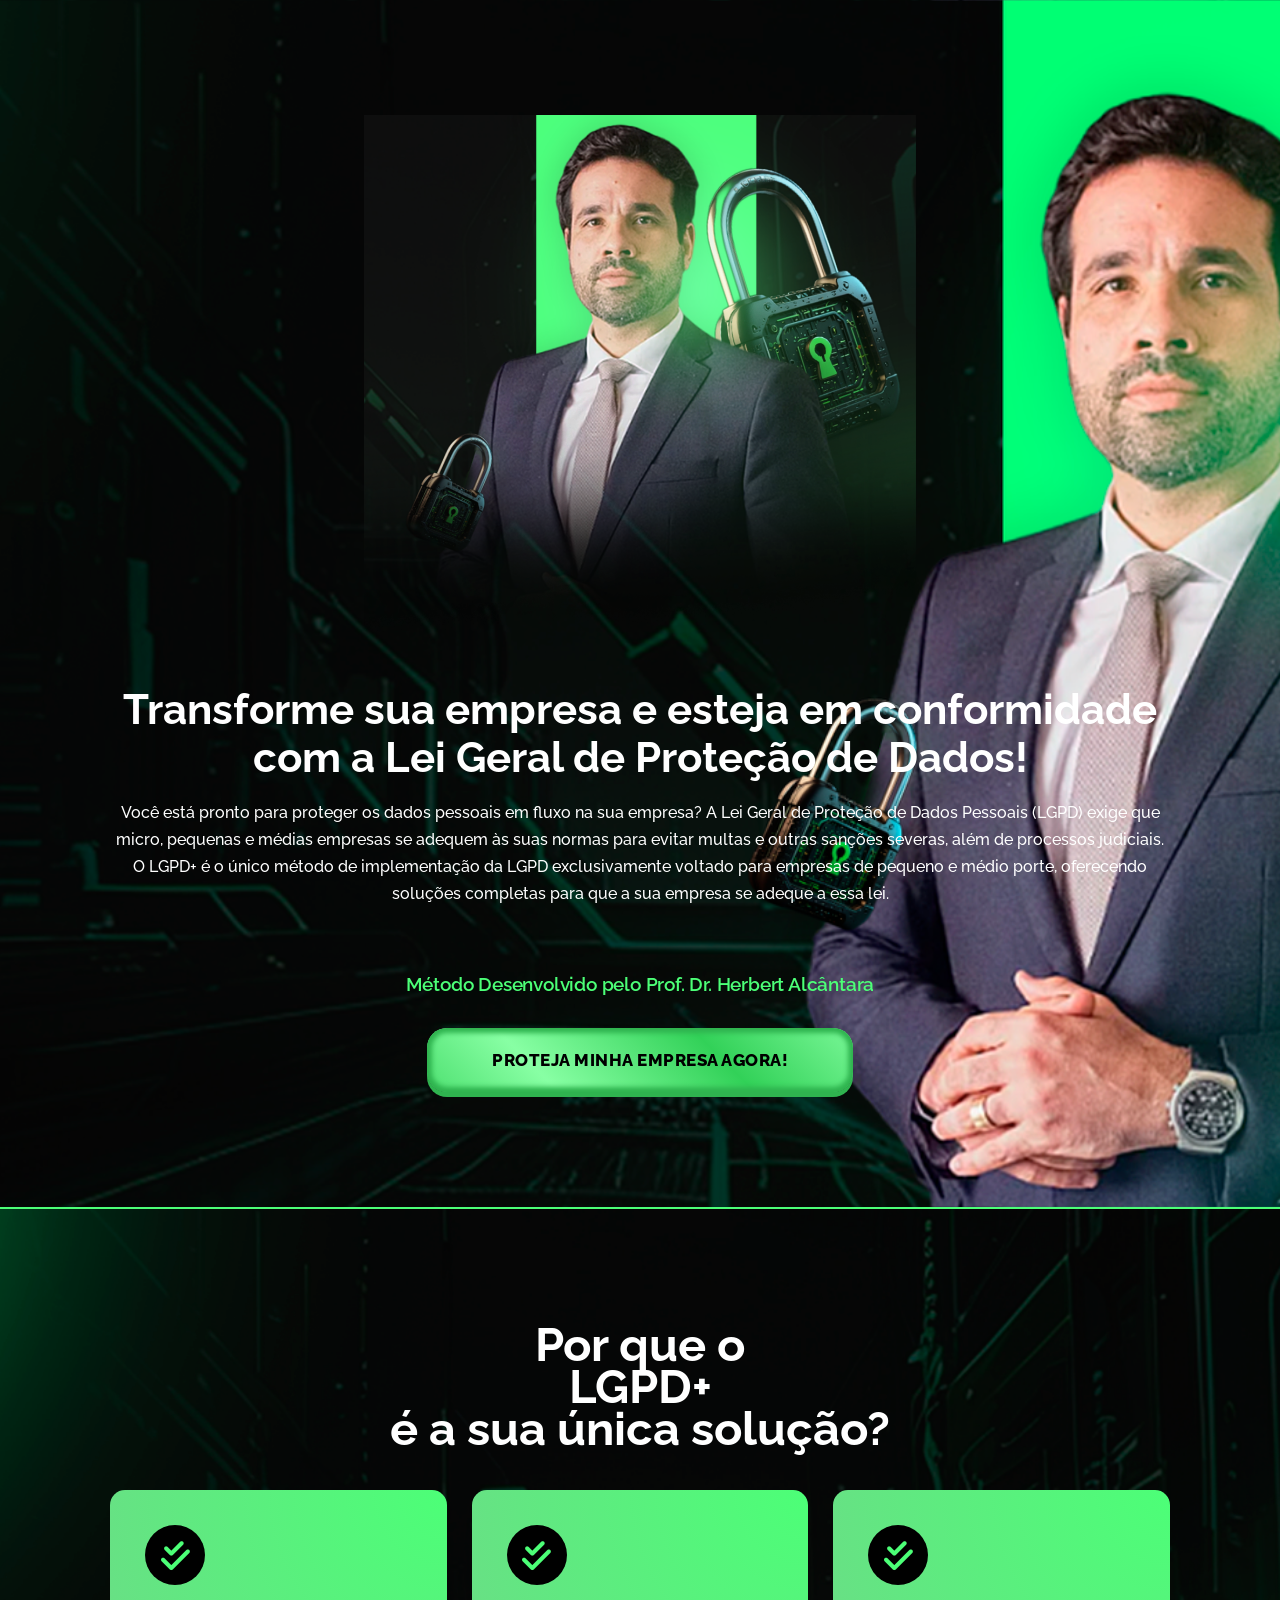
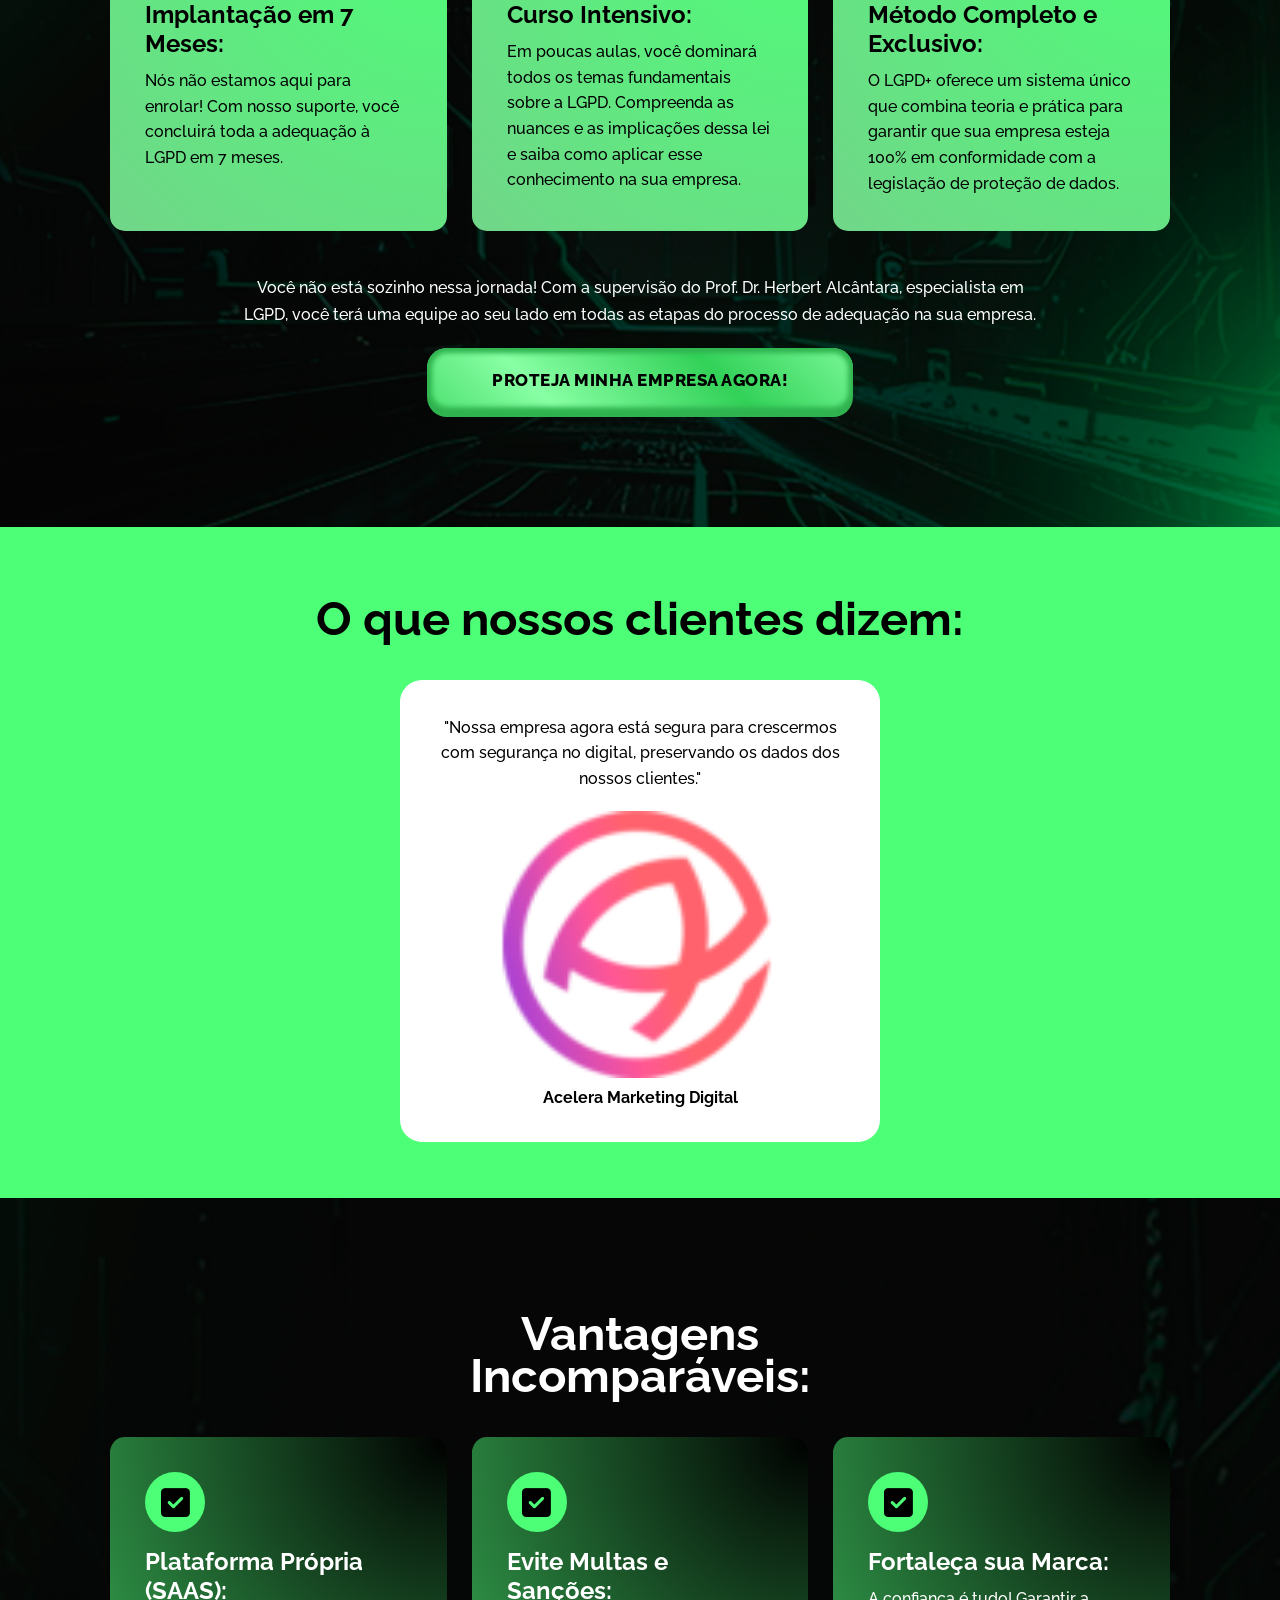
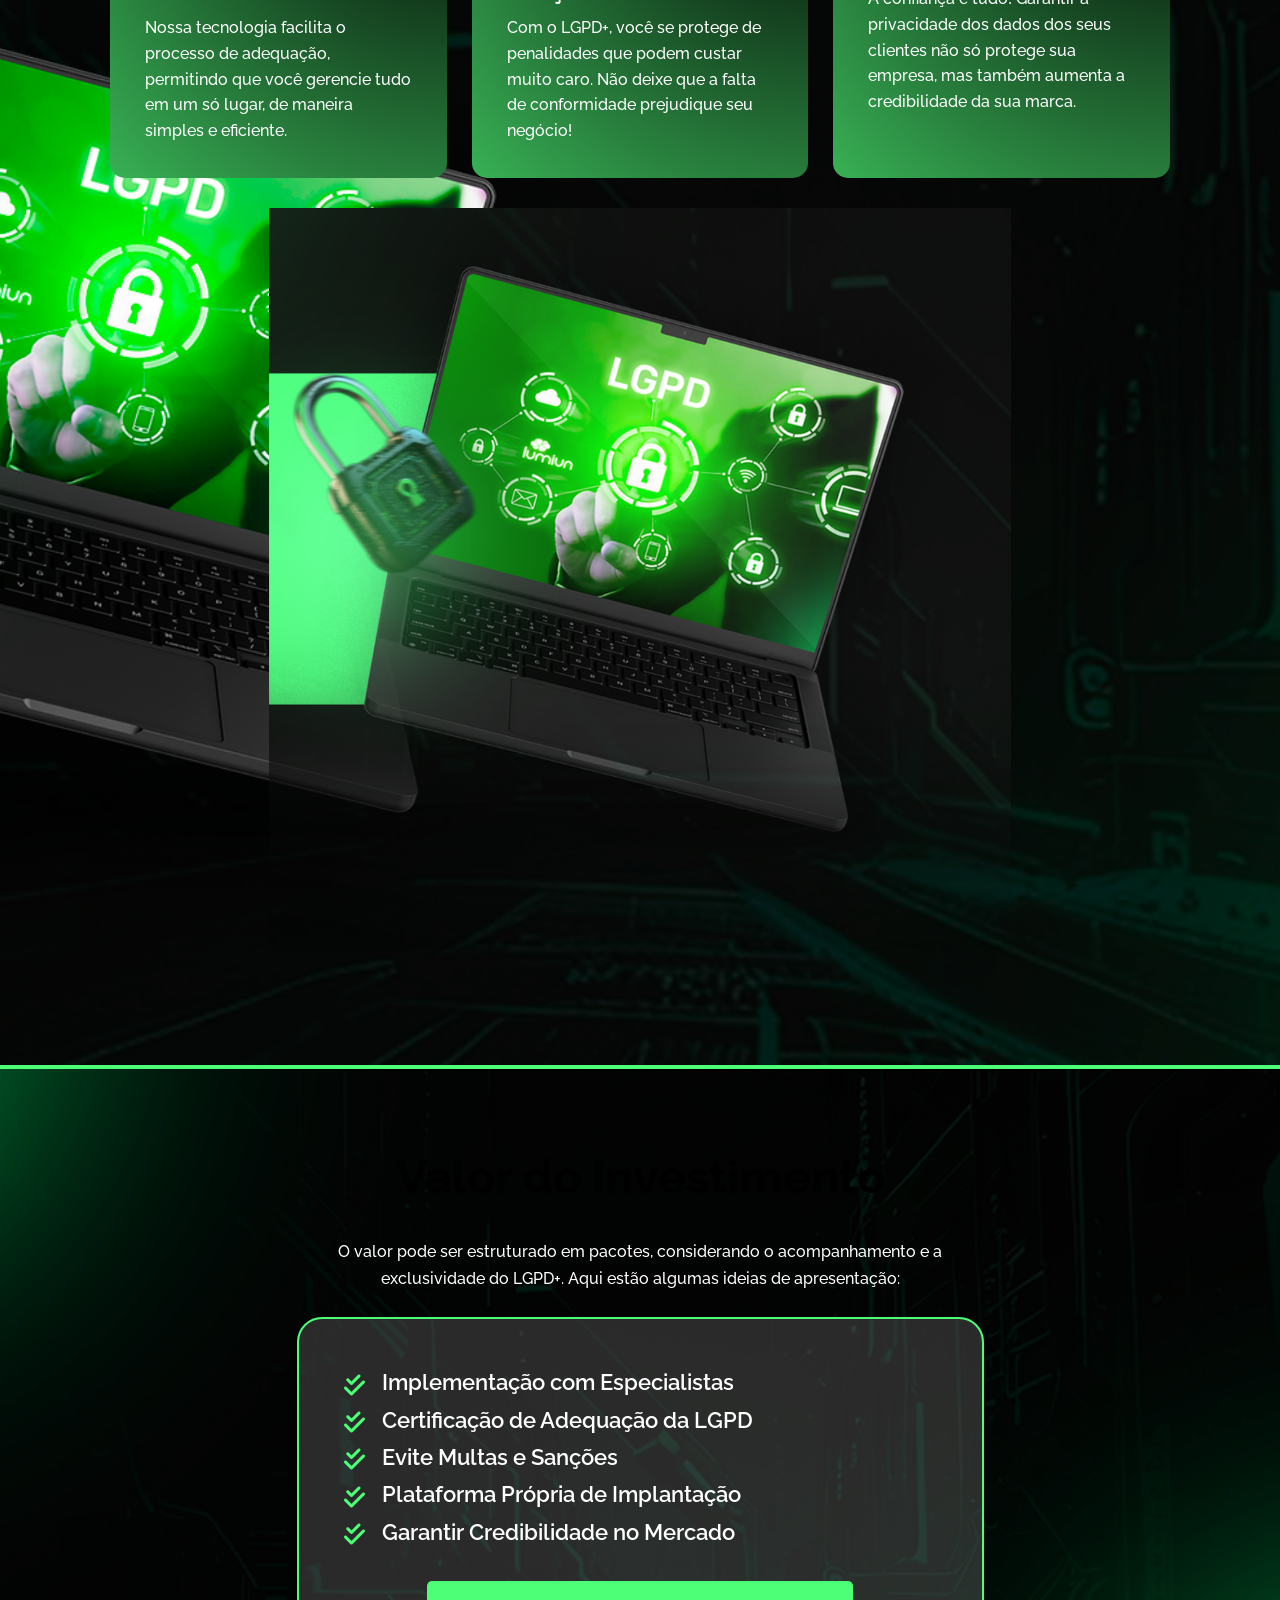
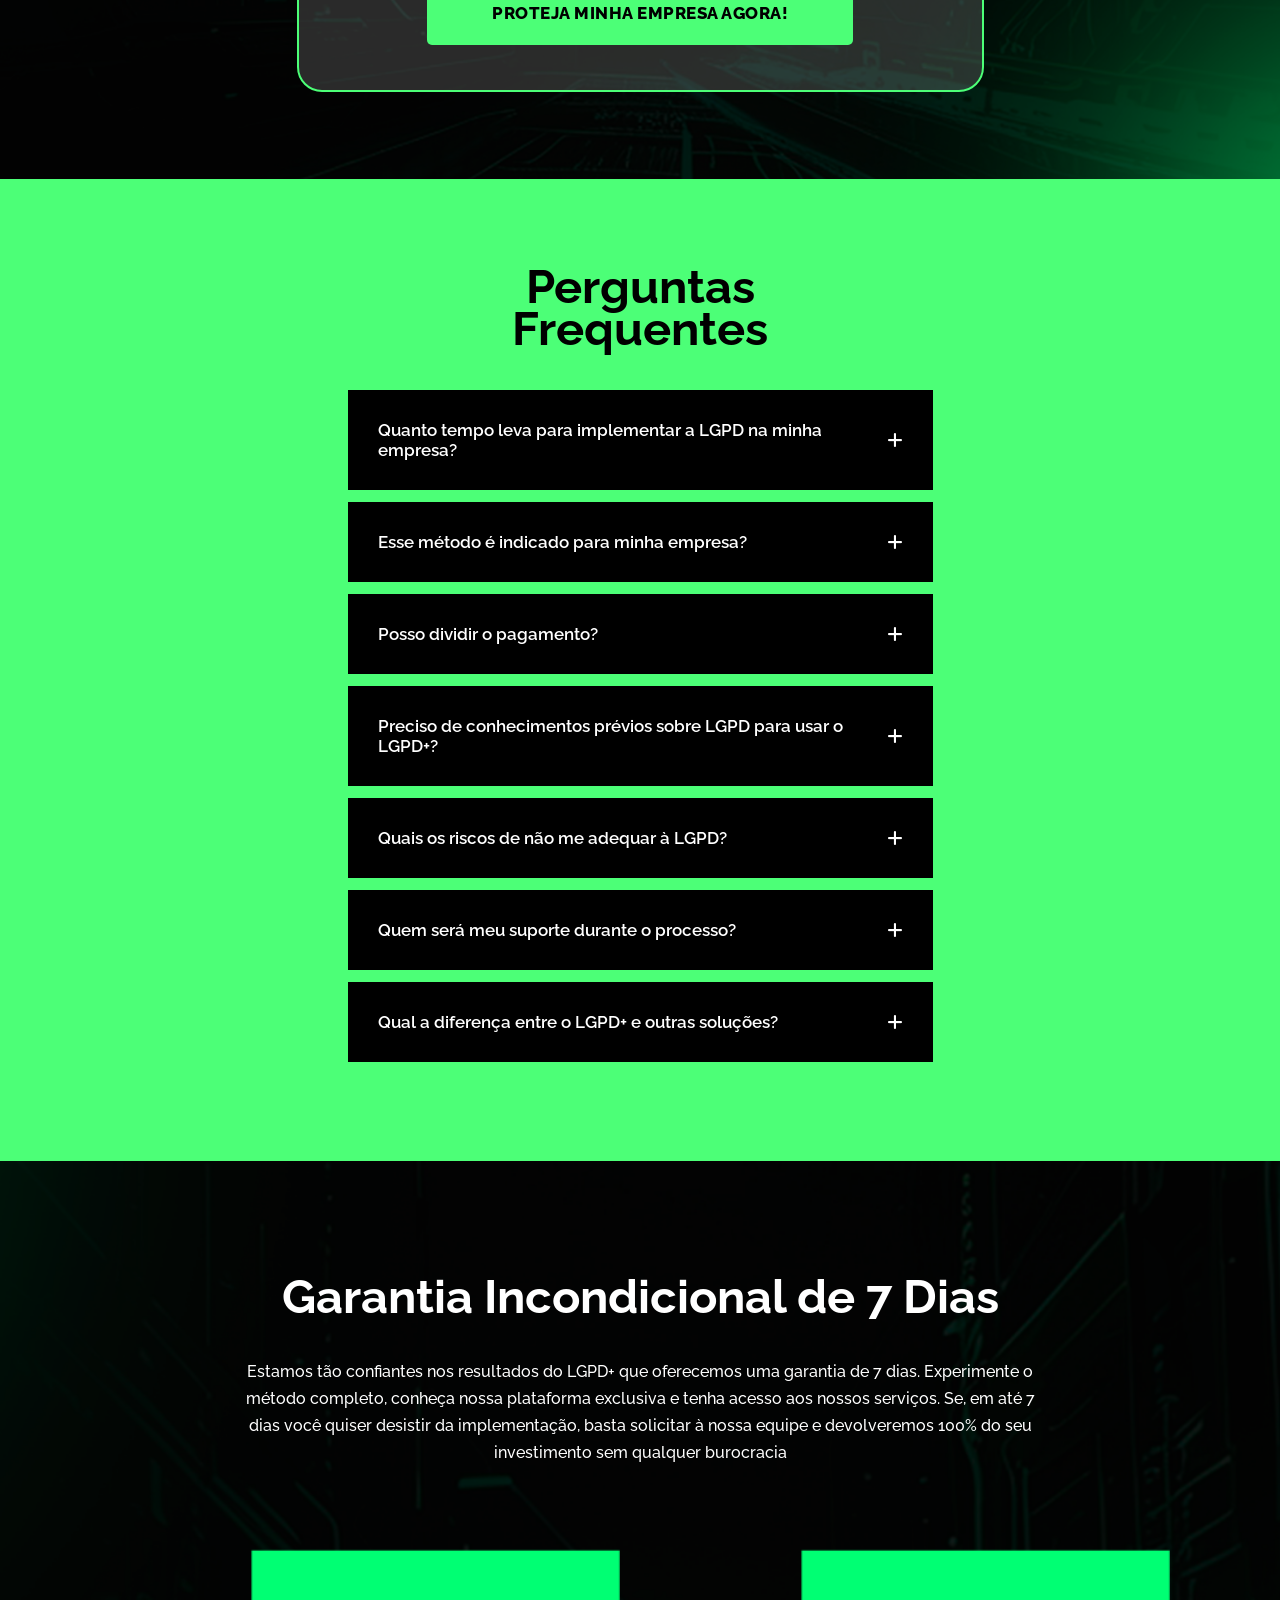
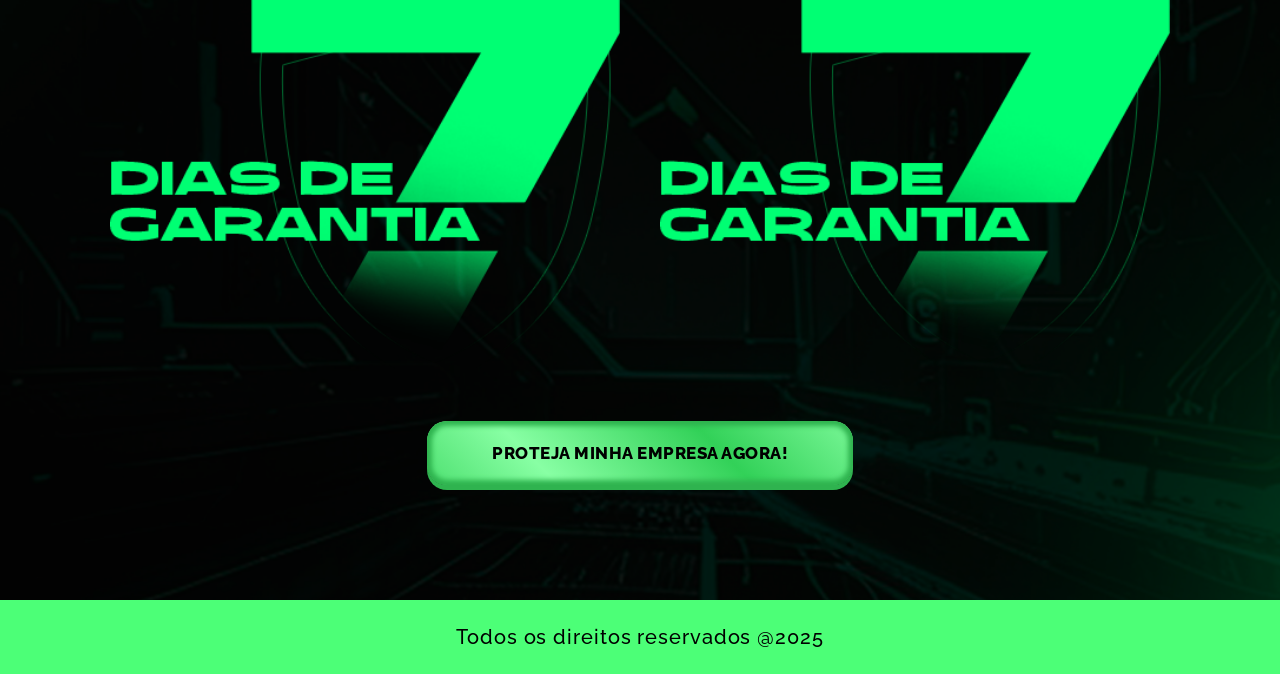
==== index.html @ 000bd49c "feat: landing page estática LGPD+ em HTML/CSS puro" ====
<!DOCTYPE html>
<html lang="pt-br">
<head>
  <meta charset="UTF-8">
  <meta name="viewport" content="width=device-width, initial-scale=1.0">
  <title>LGPD+ | Transforme sua empresa e esteja em conformidade com a Lei Geral de Proteção de Dados</title>
  <meta name="description" content="O LGPD+ é o único método de implementação da LGPD exclusivamente voltado para empresas de pequeno e médio porte. Implantação em 7 meses com acompanhamento do Prof. Dr. Herbert Alcântara.">
  <link rel="preconnect" href="https://fonts.googleapis.com">
  <link rel="preconnect" href="https://fonts.gstatic.com" crossorigin>
  <link href="https://fonts.googleapis.com/css2?family=Raleway:wght@400;500;600;700;800&display=swap" rel="stylesheet">
  <link rel="stylesheet" href="https://cdnjs.cloudflare.com/ajax/libs/font-awesome/6.5.1/css/all.min.css">
  <link rel="stylesheet" href="css/style.css">
</head>
<body>

  <!-- ================= HERO ================= -->
  <section class="hero">
    <div class="container">
      <div class="hero-logo">
        <img src="assets/img/Sem-xxasTitulo-2-1024x1024.png" alt="LGPD+" class="hero-logo-img">
      </div>
      <h1 class="hero-title">Transforme sua empresa e esteja em conformidade com a Lei Geral de Proteção de Dados!</h1>
      <p class="hero-subtitle">Você está pronto para proteger os dados pessoais em fluxo na sua empresa? A Lei Geral de Proteção de Dados Pessoais (LGPD) exige que micro, pequenas e médias empresas se adequem às suas normas para evitar multas e outras sanções severas, além de processos judiciais. O LGPD+ é o único método de implementação da LGPD exclusivamente voltado para empresas de pequeno e médio porte, oferecendo soluções completas para que a sua empresa se adeque a essa lei.</p>
      <p class="hero-author">Método Desenvolvido pelo Prof. Dr. Herbert Alcântara</p>
      <div class="hero-cta">
        <a href="#price" class="btn btn-shine">PROTEJA MINHA EMPRESA AGORA!</a>
      </div>
    </div>
  </section>

  <!-- ================= POR QUE O LGPD+ ================= -->
  <section class="why">
    <div class="container">
      <h2 class="section-title">Por que o <span>LGPD+</span> é a sua única solução?</h2>

      <div class="cards">
        <div class="card card-green">
          <div class="card-icon"><i class="fas fa-check-double"></i></div>
          <h3>Implantação em 7 Meses:</h3>
          <p>Nós não estamos aqui para enrolar! Com nosso suporte, você concluirá toda a adequação à LGPD em 7 meses.</p>
        </div>
        <div class="card card-green">
          <div class="card-icon"><i class="fas fa-check-double"></i></div>
          <h3>Curso Intensivo:</h3>
          <p>Em poucas aulas, você dominará todos os temas fundamentais sobre a LGPD. Compreenda as nuances e as implicações dessa lei e saiba como aplicar esse conhecimento na sua empresa.</p>
        </div>
        <div class="card card-green">
          <div class="card-icon"><i class="fas fa-check-double"></i></div>
          <h3>Método Completo e Exclusivo:</h3>
          <p>O LGPD+ oferece um sistema único que combina teoria e prática para garantir que sua empresa esteja 100% em conformidade com a legislação de proteção de dados.</p>
        </div>
      </div>

      <p class="why-note">Você não está sozinho nessa jornada! Com a supervisão do Prof. Dr. Herbert Alcântara, especialista em LGPD, você terá uma equipe ao seu lado em todas as etapas do processo de adequação na sua empresa.</p>

      <div class="hero-cta">
        <a href="#price" class="btn btn-shine">PROTEJA MINHA EMPRESA AGORA!</a>
      </div>
    </div>
  </section>

  <!-- ================= DEPOIMENTO ================= -->
  <section class="testimonial-section">
    <div class="container narrow">
      <h2 class="section-title dark">O que nossos clientes dizem:</h2>
      <div class="testimonial-card">
        <p class="testimonial-text">"Nossa empresa agora está segura para crescermos com segurança no digital, preservando os dados dos nossos clientes."</p>
        <div class="testimonial-logo">
          <img src="assets/img/LOGxasxsaxsaO-1-300x78-1.png" alt="Acelera Marketing Digital">
        </div>
        <p class="testimonial-name">Acelera Marketing Digital</p>
      </div>
    </div>
  </section>

  <!-- ================= VANTAGENS ================= -->
  <section class="advantages">
    <div class="container">
      <h2 class="section-title">Vantagens <span>Incomparáveis:</span></h2>

      <div class="cards">
        <div class="card card-dark">
          <div class="card-icon dark"><i class="fas fa-check-square"></i></div>
          <h3>Plataforma Própria (SAAS):</h3>
          <p>Nossa tecnologia facilita o processo de adequação, permitindo que você gerencie tudo em um só lugar, de maneira simples e eficiente.</p>
        </div>
        <div class="card card-dark">
          <div class="card-icon dark"><i class="fas fa-check-square"></i></div>
          <h3>Evite Multas e Sanções:</h3>
          <p>Com o LGPD+, você se protege de penalidades que podem custar muito caro. Não deixe que a falta de conformidade prejudique seu negócio!</p>
        </div>
        <div class="card card-dark">
          <div class="card-icon dark"><i class="fas fa-check-square"></i></div>
          <h3>Fortaleça sua Marca:</h3>
          <p>A confiança é tudo! Garantir a privacidade dos dados dos seus clientes não só protege sua empresa, mas também aumenta a credibilidade da sua marca.</p>
        </div>
      </div>

      <div class="advantages-img">
        <img src="assets/img/Sem-Tituloxsac-2-1024x1024.png" alt="Vantagens LGPD+">
      </div>
    </div>
  </section>

  <!-- ================= VALOR DO INVESTIMENTO / PRICE ================= -->
  <section class="price" id="price">
    <div class="container narrow">
      <h2 class="section-title dark">Valor do Investimento</h2>
      <p class="price-intro">O valor pode ser estruturado em pacotes, considerando o acompanhamento e a exclusividade do LGPD+. Aqui estão algumas ideias de apresentação:</p>

      <div class="price-box">
        <ul class="price-list">
          <li><i class="fas fa-check-double"></i> Implementação com Especialistas</li>
          <li><i class="fas fa-check-double"></i> Certificação de Adequação da LGPD</li>
          <li><i class="fas fa-check-double"></i> Evite Multas e Sanções</li>
          <li><i class="fas fa-check-double"></i> Plataforma Própria de Implantação</li>
          <li><i class="fas fa-check-double"></i> Garantir Credibilidade no Mercado</li>
        </ul>
        <a href="https://metodo.lgpdmais.com.br/site.php" class="btn btn-green">PROTEJA MINHA EMPRESA AGORA!</a>
      </div>
    </div>
  </section>

  <!-- ================= FAQ ================= -->
  <section class="faq">
    <div class="container narrow">
      <h2 class="section-title dark">Perguntas <span>Frequentes</span></h2>

      <div class="accordion">
        <div class="accordion-item">
          <button class="accordion-header" aria-expanded="false">
            <span>Quanto tempo leva para implementar a LGPD na minha empresa?</span>
            <i class="fas fa-plus"></i>
          </button>
          <div class="accordion-content">
            <p>O processo completo do LGPD+ leva até 7 meses para a adequação total, com apoio prático em cada etapa e acompanhamento personalizado.</p>
          </div>
        </div>

        <div class="accordion-item">
          <button class="accordion-header" aria-expanded="false">
            <span>Esse método é indicado para minha empresa?</span>
            <i class="fas fa-plus"></i>
          </button>
          <div class="accordion-content">
            <p>Sim! O LGPD+ foi desenvolvido especificamente para micro, pequenas e médias empresas que precisam de uma solução prática e eficaz para a conformidade com a LGPD.</p>
          </div>
        </div>

        <div class="accordion-item">
          <button class="accordion-header" aria-expanded="false">
            <span>Posso dividir o pagamento?</span>
            <i class="fas fa-plus"></i>
          </button>
          <div class="accordion-content">
            <p>Sim, oferecemos a opção de parcelamento em até 12 vezes, tornando o investimento mais acessível para empresas de diferentes portes.</p>
          </div>
        </div>

        <div class="accordion-item">
          <button class="accordion-header" aria-expanded="false">
            <span>Preciso de conhecimentos prévios sobre LGPD para usar o LGPD+?</span>
            <i class="fas fa-plus"></i>
          </button>
          <div class="accordion-content">
            <p>Não. O LGPD+ oferece um curso teórico completo para te capacitar, além do acompanhamento prático para que você e sua equipe entendam e apliquem as melhores práticas.</p>
          </div>
        </div>

        <div class="accordion-item">
          <button class="accordion-header" aria-expanded="false">
            <span>Quais os riscos de não me adequar à LGPD?</span>
            <i class="fas fa-plus"></i>
          </button>
          <div class="accordion-content">
            <p>A falta de conformidade com a LGPD pode resultar em multas que chegam a até 2% do faturamento da empresa, além de riscos legais e perda de credibilidade junto aos clientes.</p>
          </div>
        </div>

        <div class="accordion-item">
          <button class="accordion-header" aria-expanded="false">
            <span>Quem será meu suporte durante o processo?</span>
            <i class="fas fa-plus"></i>
          </button>
          <div class="accordion-content">
            <p>Você será acompanhado pelo Dr. Herbert Alcântara, advogado especializado e certificado em LGPD, além de nossa equipe de suporte técnico via plataforma própria.</p>
          </div>
        </div>

        <div class="accordion-item">
          <button class="accordion-header" aria-expanded="false">
            <span>Qual a diferença entre o LGPD+ e outras soluções?</span>
            <i class="fas fa-plus"></i>
          </button>
          <div class="accordion-content">
            <p>Diferente de consultorias tradicionais, o LGPD+ oferece uma plataforma exclusiva (SAAS) para acompanhar o processo completo e garantir um acompanhamento direto com um DPO certificado.</p>
          </div>
        </div>
      </div>
    </div>
  </section>

  <!-- ================= GARANTIA ================= -->
  <section class="guarantee">
    <div class="container">
      <h2 class="section-title">Garantia Incondicional de 7 Dias</h2>
      <p class="guarantee-text">Estamos tão confiantes nos resultados do LGPD+ que oferecemos uma garantia de 7 dias. Experimente o método completo, conheça nossa plataforma exclusiva e tenha acesso aos nossos serviços. Se, em até 7 dias você quiser desistir da implementação, basta solicitar à nossa equipe e devolveremos 100% do seu investimento sem qualquer burocracia</p>
      <div class="guarantee-imgs">
        <img src="assets/img/Ag23232rupss23CCffc2ssasCSSS1cs232132ffss1sssssasasasssssssar-1-2-1-1s-2-1.png" alt="Garantia LGPD+">
        <img src="assets/img/Ag23232rupss23CCffc2ssasCSSS1cs232132ffss1sssssasasasssssssar-1-2-1-1s-2-1.png" alt="Garantia LGPD+">
      </div>
      <div class="hero-cta">
        <a href="#price" class="btn btn-shine">PROTEJA MINHA EMPRESA AGORA!</a>
      </div>
    </div>
  </section>

  <!-- ================= FOOTER ================= -->
  <footer class="footer">
    <p>Todos os direitos reservados @2025</p>
  </footer>

  <script src="js/main.js"></script>
</body>
</html>
---- css/style.css ----
/* ============================================
   LGPD+ - Landing Page estática
   Replica do layout original (WordPress/Elementor)
   ============================================ */

:root {
  --dark: #0E0E0E;
  --green: #4CFF77;
  --green-deep: #38B155;
  --green-btn: #32D158;
  --white: #FFFFFF;
  --card-bg: rgba(211, 210, 210, 0.19);
  --font: 'Raleway', sans-serif;
}

* {
  margin: 0;
  padding: 0;
  box-sizing: border-box;
}

html {
  scroll-behavior: smooth;
}

body {
  font-family: var(--font);
  color: var(--white);
  background: var(--dark);
  -webkit-font-smoothing: antialiased;
}

img {
  max-width: 100%;
  display: block;
}

.container {
  max-width: 1100px;
  margin: 0 auto;
  padding: 0 20px;
}

.container.narrow {
  max-width: 727px;
}

/* ============================================
   HERO
   ============================================ */
.hero {
  background-color: var(--dark);
  background-image: url('../assets/img/screenshot-connccsexxxxsacsaxxxxxxxen.site-2024-10-28-18-15-31-707.png');
  background-position: center center;
  background-size: cover;
  border-bottom: 2px solid var(--green);
  padding: 115px 0;
  text-align: center;
}

.hero-logo-img {
  width: 52%;
  margin: 0 auto;
}

.hero-title {
  font-family: var(--font);
  font-size: 42px;
  font-weight: 700;
  line-height: 48px;
  color: var(--white);
  margin: 20px 0 0;
}

.hero-subtitle {
  font-family: var(--font);
  font-weight: 500;
  line-height: 27px;
  color: var(--white);
  margin: 17px 0 0;
  text-align: center;
}

.hero-author {
  font-family: var(--font);
  font-size: 19px;
  font-weight: 600;
  line-height: 48px;
  letter-spacing: -0.2px;
  color: var(--green);
  margin: 5% 0 0;
}

.hero-cta {
  margin-top: 20px;
}

/* ============================================
   BOTÕES
   ============================================ */
.btn {
  display: inline-block;
  font-family: var(--font);
  font-size: 17px;
  font-weight: 800;
  text-decoration: none;
  color: #000;
  background-color: var(--green-btn);
  border-radius: 5px;
  padding: 22px 65px;
  text-transform: uppercase;
  letter-spacing: 0.5px;
  border: none;
  cursor: pointer;
}

/* Botão animado "shine" (hero) */
.btn-shine {
  border-radius: 20px;
  box-shadow: inset 0 0 5px 5px #2FB34F, 0 5px 0 0 #2FB34F;
  background: linear-gradient(45deg, #32D158, #88FFA4, #32D158, #88FFA4, #32D158, #88FFA4);
  background-size: 200% 200%;
  animation: shine 5s ease-in-out infinite;
  transform-origin: center;
  transition: transform 0.2s ease;
}

.btn-shine:hover {
  transform: scale(1.05);
}

.btn-shine:active {
  box-shadow: inset 0 0 5px 5px rgba(255, 255, 255, 0.15), 0 5px 0 0 var(--green);
  transform: scale(1);
}

.btn-green {
  background-color: var(--green);
}

@keyframes shine {
  0% { background-position: 0% 50%; }
  50% { background-position: 100% 50%; }
  100% { background-position: 0% 50%; }
}

/* ============================================
   SEÇÕES COMUNS
   ============================================ */
.section-title {
  font-family: var(--font);
  text-align: center;
  font-size: 47px;
  font-weight: 700;
  line-height: 42px;
  color: var(--white);
  margin-bottom: 40px;
}

.section-title span {
  display: block;
}

.section-title.dark {
  color: #000;
}

/* ============================================
   POR QUE O LGPD+
   ============================================ */
.why {
  background-color: var(--dark);
  background-image: url('../assets/img/screenshot-connccsccsaccsexxxxxxxxxxen.site-2024-10-28-18-15-31-707.png');
  background-position: center center;
  background-size: cover;
  padding: 115px 0;
}

.cards {
  display: grid;
  grid-template-columns: repeat(3, 1fr);
  gap: 25px;
  margin: 20px 0;
}

.card {
  border-radius: 15px;
  padding: 35px;
  text-align: left;
}

.card-green {
  background-image: radial-gradient(at top right, #4CFF77 0%, #71D689 100%);
  color: #000;
}

.card-dark {
  background-image: radial-gradient(at top right, #000000 0%, #38B155 100%);
  color: var(--white);
}

.card-icon {
  font-size: 33px;
  color: var(--green);
  background-color: #000;
  width: 60px;
  height: 60px;
  border-radius: 50%;
  display: flex;
  align-items: center;
  justify-content: center;
  margin-bottom: 15px;
}

.card-icon.dark {
  color: #000;
  background-color: var(--green);
}

.card h3 {
  font-family: var(--font);
  font-size: 24px;
  font-weight: 700;
  margin-bottom: 10px;
}

.card p {
  font-family: var(--font);
  font-size: 16px;
  font-weight: 500;
  line-height: 1.6;
}

.why-note {
  text-align: center;
  font-weight: 500;
  line-height: 27px;
  color: var(--white);
  margin: 4% 12% 0;
}

.why .hero-cta {
  text-align: center;
}

/* ============================================
   DEPOIMENTO
   ============================================ */
.testimonial-section {
  background-color: var(--green);
  padding: 71px 0 54px;
}

.testimonial-card {
  background-color: var(--white);
  border-radius: 22px;
  padding: 35px;
  text-align: center;
  margin: 3% 15% 0;
  color: #000;
}

.testimonial-text {
  font-weight: 500;
  line-height: 1.6;
}

.testimonial-logo img {
  width: 70%;
  margin: 20px auto 5px;
}

.testimonial-name {
  font-weight: 700;
  margin-top: 10px;
}

/* ============================================
   VANTAGENS
   ============================================ */
.advantages {
  background-color: var(--dark);
  background-image: url('../assets/img/screenshot-connezazazaxcccccccccsen.site-2024-10-28-18-15-51-362.png');
  background-position: center center;
  background-size: cover;
  border-top: 2px solid var(--green);
  border-bottom: 2px solid var(--green);
  padding: 115px 0;
}

.advantages-img {
  text-align: center;
  margin-top: 30px;
}

.advantages-img img {
  width: 70%;
  margin: 0 auto;
}

/* ============================================
   VALOR DO INVESTIMENTO
   ============================================ */
.price {
  background-color: var(--dark);
  background-image: url('../assets/img/screenshot-connccsccsaccsexxxxxxxxxxen.site-2024-10-28-18-15-31-707.png');
  background-position: center center;
  background-size: cover;
  position: relative;
  border-top: 2px solid var(--green);
  padding: 87px 0;
}

.price::before {
  content: '';
  position: absolute;
  inset: 0;
  background-color: #000;
  opacity: 0.5;
}

.price .container {
  position: relative;
  z-index: 1;
}

.price-intro {
  text-align: center;
  font-weight: 500;
  line-height: 27px;
  color: var(--white);
}

.price-box {
  background-color: var(--card-bg);
  border: 2px solid var(--green);
  border-radius: 25px;
  padding: 45px;
  margin-top: 25px;
  text-align: center;
}

.price-list {
  list-style: none;
  text-align: left;
  margin-bottom: 30px;
}

.price-list li {
  font-family: var(--font);
  font-size: 22px;
  font-weight: 600;
  color: var(--white);
  padding: 5px 0;
}

.price-list li i {
  color: var(--green);
  font-size: 24px;
  margin-right: 12px;
  vertical-align: middle;
}

/* ============================================
   FAQ
   ============================================ */
.faq {
  background-color: var(--green);
  padding: 87px 0;
}

.faq .container.narrow {
  max-width: 625px;
}

.faq .section-title.dark span {
  display: block;
}

.accordion {
  margin-top: 20px;
}

.accordion-item {
  margin-bottom: 12px;
}

.accordion-header {
  width: 100%;
  background-color: #000;
  color: var(--white);
  font-family: var(--font);
  font-weight: 600;
  font-size: 17px;
  text-align: left;
  padding: 30px;
  border: none;
  cursor: pointer;
  display: flex;
  justify-content: space-between;
  align-items: center;
  gap: 15px;
}

.accordion-header i {
  transition: transform 0.3s ease;
  flex-shrink: 0;
}

.accordion-header[aria-expanded="true"] i {
  transform: rotate(45deg);
}

.accordion-content {
  background-color: var(--white);
  color: #000;
  font-weight: 500;
  max-height: 0;
  overflow: hidden;
  transition: max-height 0.3s ease;
}

.accordion-content p {
  padding: 20px 30px;
  line-height: 1.6;
}

/* ============================================
   GARANTIA
   ============================================ */
.guarantee {
  background-color: var(--dark);
  background-image: url('../assets/img/screenshot-connccsccsaccsexxxxxxxxxxen.site-2024-10-28-18-15-31-707.png');
  background-position: center center;
  background-size: cover;
  position: relative;
  padding: 115px 0;
}

.guarantee::before {
  content: '';
  position: absolute;
  inset: 0;
  background-color: #000;
  opacity: 0.5;
}

.guarantee .container {
  position: relative;
  z-index: 1;
  text-align: center;
}

.guarantee-text {
  font-weight: 500;
  line-height: 27px;
  color: var(--white);
  max-width: 800px;
  margin: 0 auto;
}

.guarantee-imgs {
  display: flex;
  justify-content: center;
  gap: 40px;
  margin: 40px 0;
}

.guarantee-imgs img {
  width: 70%;
}

.guarantee .hero-cta {
  margin-top: 10px;
}

/* ============================================
   FOOTER
   ============================================ */
.footer {
  background-color: var(--green);
  text-align: center;
  padding: 25px 0;
}

.footer p {
  color: #000;
  font-size: 20px;
  font-weight: 500;
  letter-spacing: 0.9px;
}

/* ============================================
   RESPONSIVO
   ============================================ */
@media (max-width: 767px) {
  .hero {
    padding: 22px;
  }

  .hero-logo-img {
    width: 80%;
  }

  .hero-title {
    font-size: 22px;
    line-height: 1.5em;
  }

  .hero-subtitle {
    font-size: 14px;
    line-height: 1.9em;
  }

  .hero-author {
    font-size: 18px;
    line-height: 1.5em;
  }

  .btn {
    font-size: 13px;
    padding: 22px;
  }

  .section-title {
    font-size: 26px;
    line-height: 0.9em;
  }

  .why, .advantages, .guarantee {
    padding: 44px 0;
  }

  .cards {
    grid-template-columns: 1fr;
  }

  .card {
    padding: 22px;
  }

  .why-note {
    margin: 4% 2% 0;
    font-size: 16px;
  }

  .testimonial-card {
    margin: 0;
    padding: 22px;
  }

  .testimonial-section {
    padding: 22px;
  }

  .advantages-img img {
    width: 100%;
  }

  .price {
    padding: 35px 13px;
  }

  .price-box {
    padding: 22px;
  }

  .price-list li {
    font-size: 16px;
  }

  .faq {
    padding: 22px;
  }

  .faq .section-title.dark {
    font-size: 28px;
    line-height: 1.3em;
  }

  .accordion-header {
    font-size: 15px;
    padding: 20px;
  }

  .accordion-content p {
    font-size: 13px;
  }

  .guarantee-imgs {
    flex-direction: column;
    gap: 20px;
  }

  .guarantee-imgs img {
    width: 100%;
  }

  .footer p {
    font-size: 14px;
    line-height: 1.5em;
  }
}
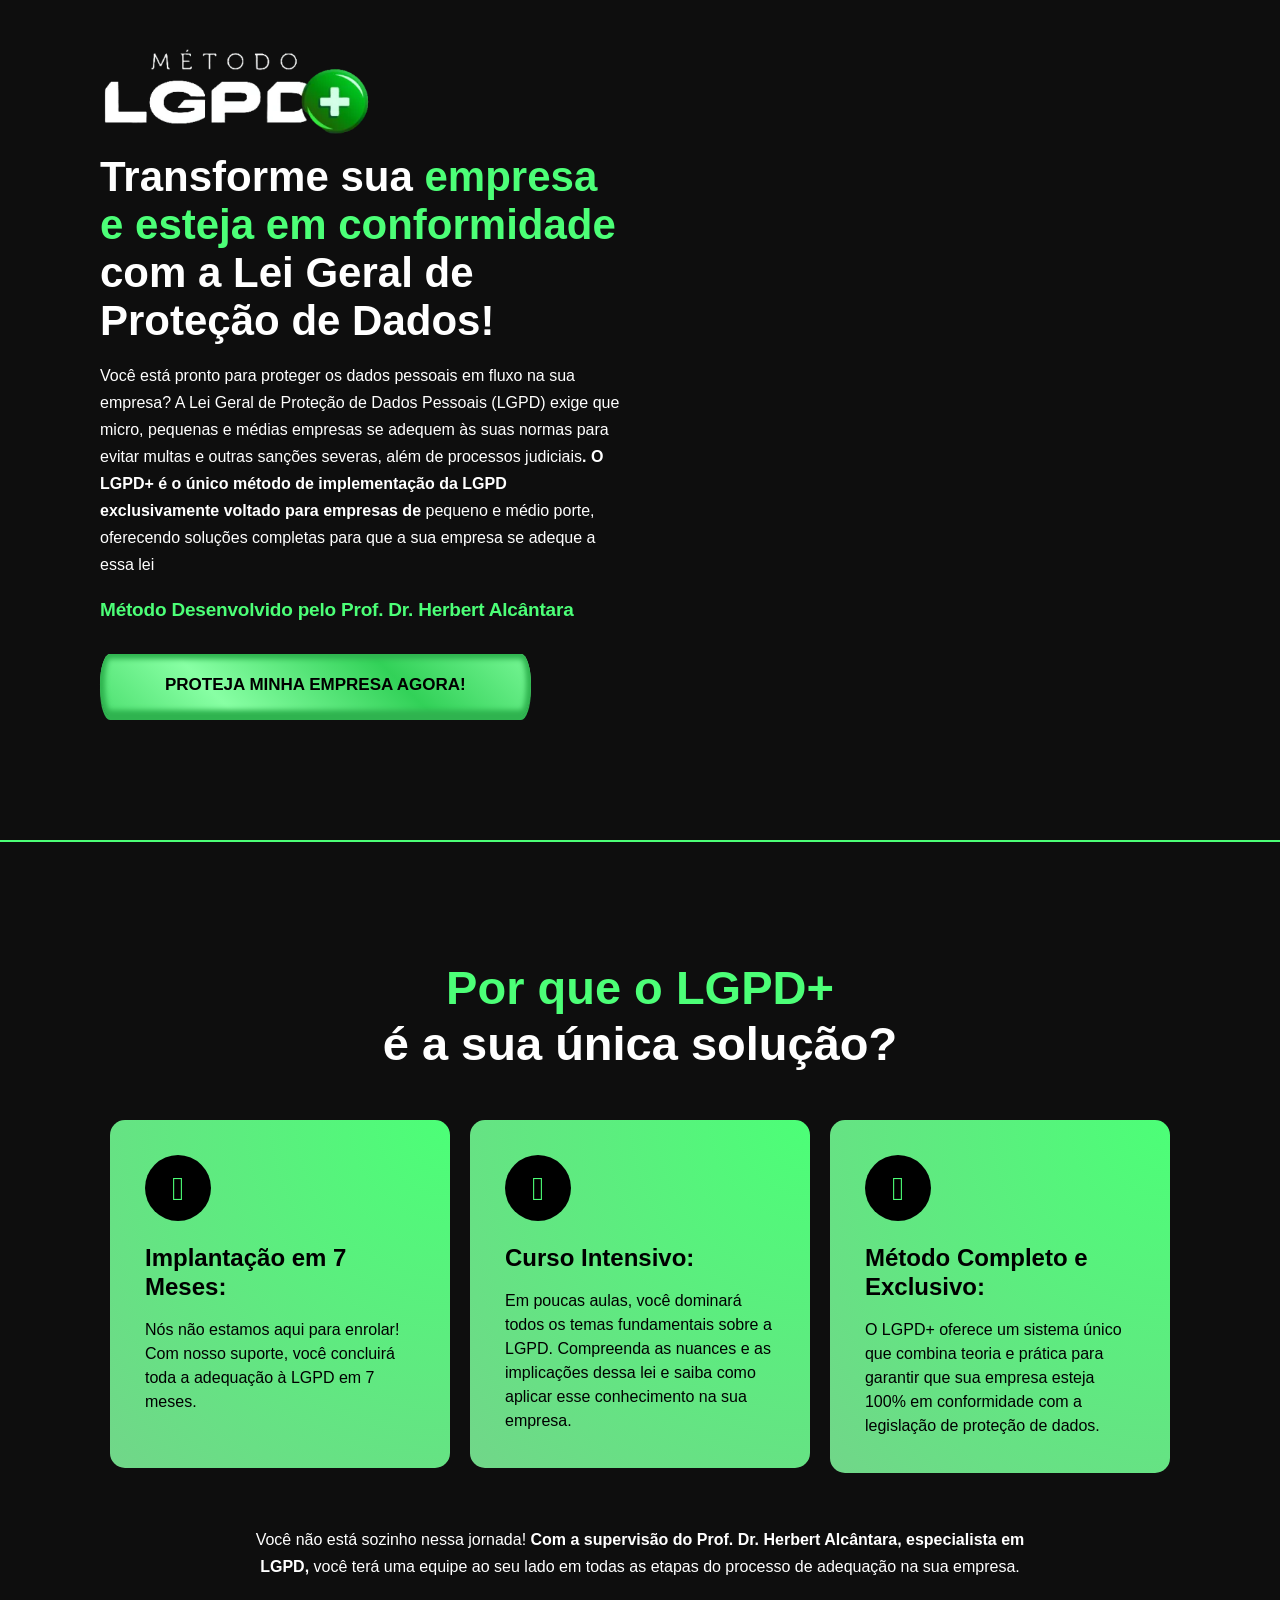
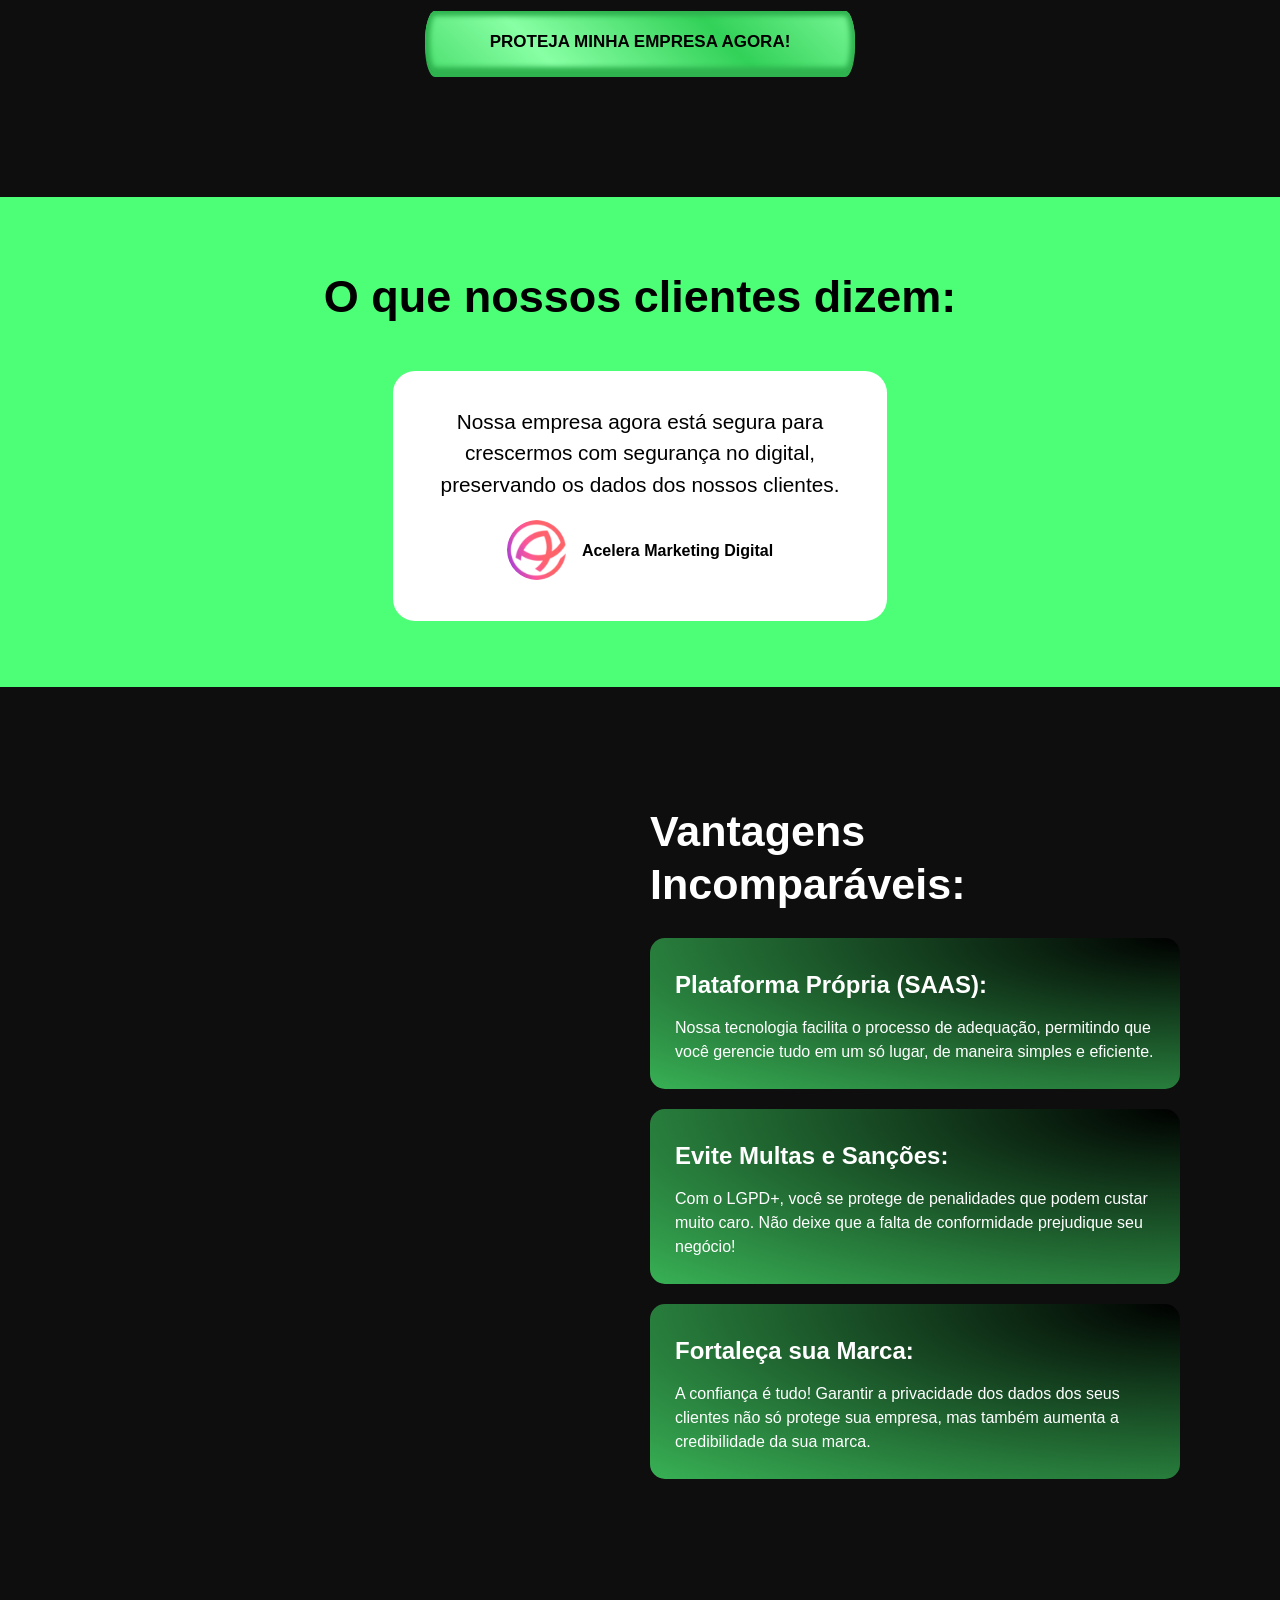
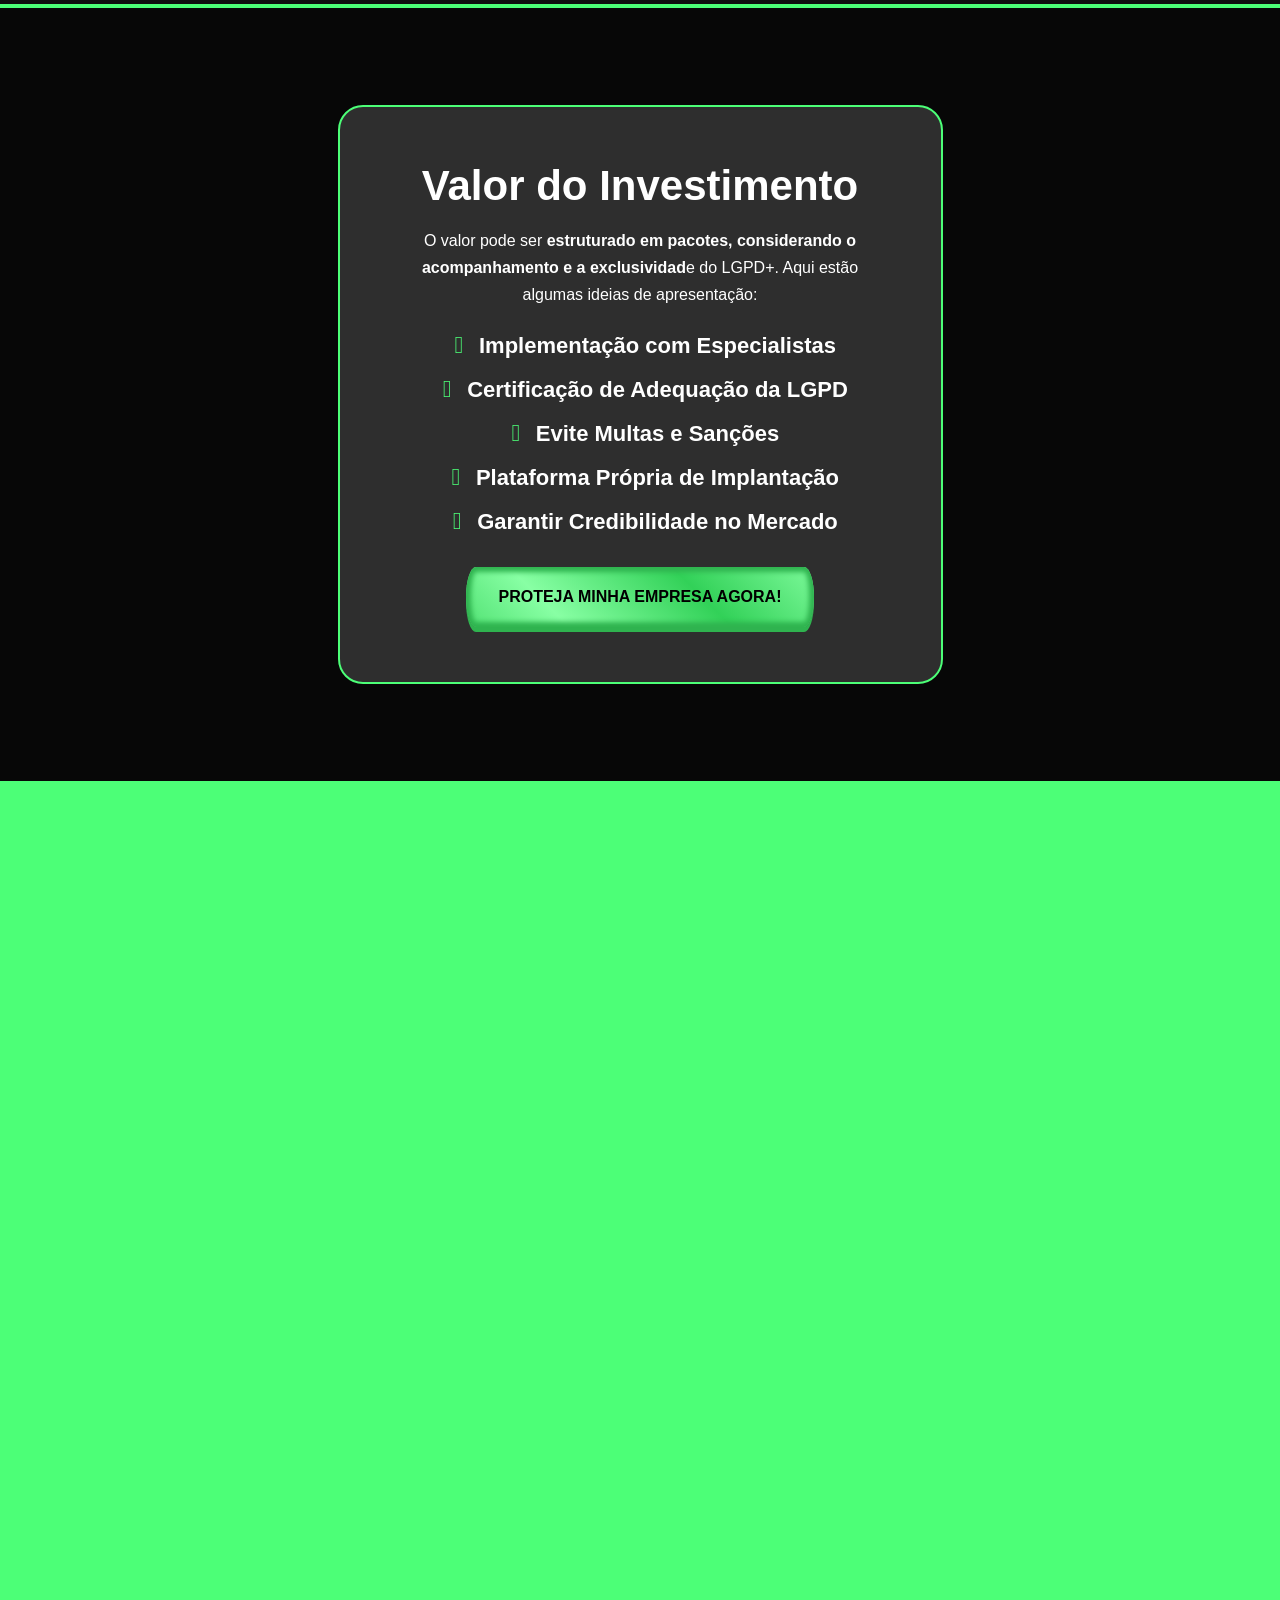
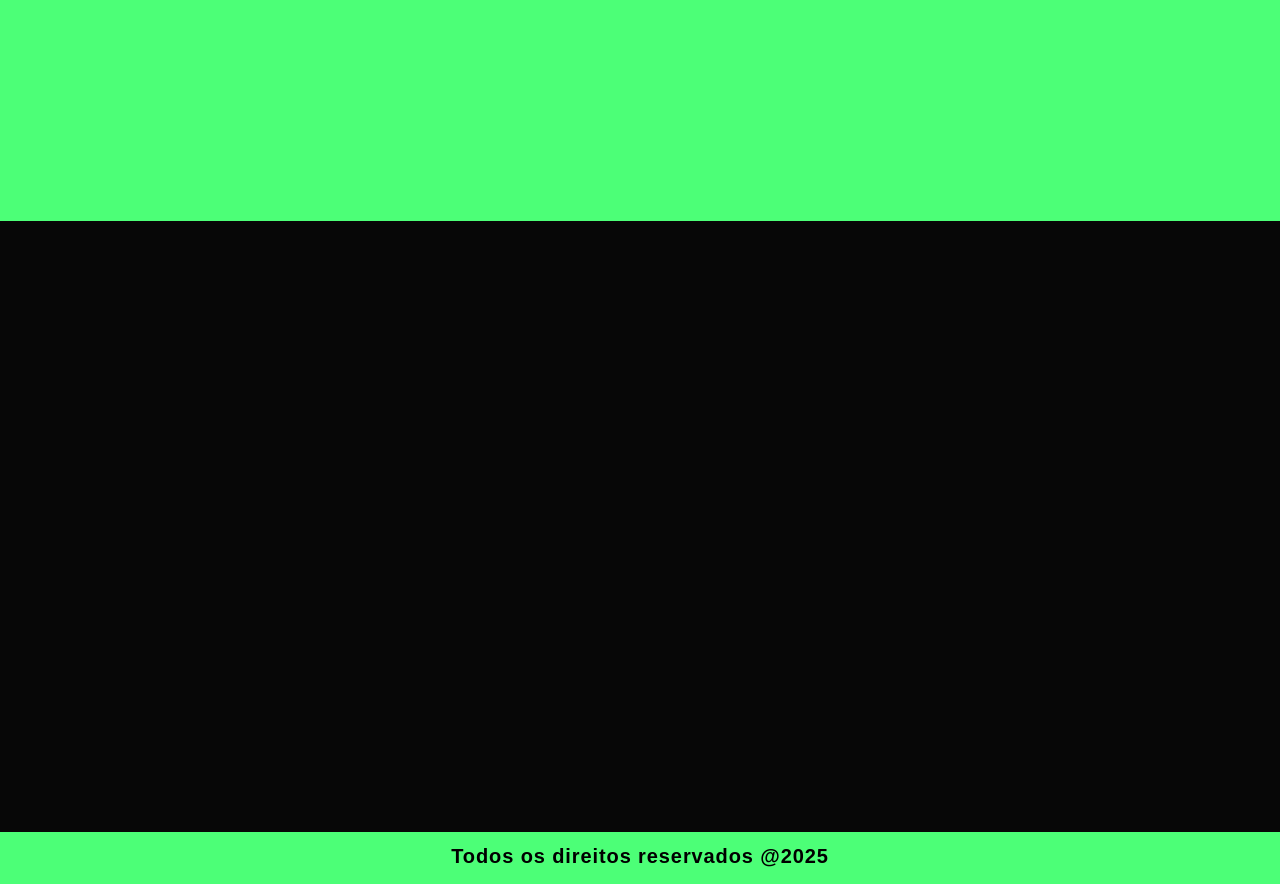
==== commit 18755edd: "feat: réplica fiel da landing (HTML estático renderizado do Elementor)" ====
--- a/index.html
+++ b/index.html
@@ -1,225 +1,663 @@
-<!DOCTYPE html>
-<html lang="pt-br">
-<head>
-  <meta charset="UTF-8">
-  <meta name="viewport" content="width=device-width, initial-scale=1.0">
-  <title>LGPD+ | Transforme sua empresa e esteja em conformidade com a Lei Geral de Proteção de Dados</title>
-  <meta name="description" content="O LGPD+ é o único método de implementação da LGPD exclusivamente voltado para empresas de pequeno e médio porte. Implantação em 7 meses com acompanhamento do Prof. Dr. Herbert Alcântara.">
-  <link rel="preconnect" href="https://fonts.googleapis.com">
-  <link rel="preconnect" href="https://fonts.gstatic.com" crossorigin>
-  <link href="https://fonts.googleapis.com/css2?family=Raleway:wght@400;500;600;700;800&display=swap" rel="stylesheet">
-  <link rel="stylesheet" href="https://cdnjs.cloudflare.com/ajax/libs/font-awesome/6.5.1/css/all.min.css">
-  <link rel="stylesheet" href="css/style.css">
-</head>
-<body>
-
-  <!-- ================= HERO ================= -->
-  <section class="hero">
-    <div class="container">
-      <div class="hero-logo">
-        <img src="assets/img/Sem-xxasTitulo-2-1024x1024.png" alt="LGPD+" class="hero-logo-img">
-      </div>
-      <h1 class="hero-title">Transforme sua empresa e esteja em conformidade com a Lei Geral de Proteção de Dados!</h1>
-      <p class="hero-subtitle">Você está pronto para proteger os dados pessoais em fluxo na sua empresa? A Lei Geral de Proteção de Dados Pessoais (LGPD) exige que micro, pequenas e médias empresas se adequem às suas normas para evitar multas e outras sanções severas, além de processos judiciais. O LGPD+ é o único método de implementação da LGPD exclusivamente voltado para empresas de pequeno e médio porte, oferecendo soluções completas para que a sua empresa se adeque a essa lei.</p>
-      <p class="hero-author">Método Desenvolvido pelo Prof. Dr. Herbert Alcântara</p>
-      <div class="hero-cta">
-        <a href="#price" class="btn btn-shine">PROTEJA MINHA EMPRESA AGORA!</a>
-      </div>
-    </div>
-  </section>
-
-  <!-- ================= POR QUE O LGPD+ ================= -->
-  <section class="why">
-    <div class="container">
-      <h2 class="section-title">Por que o <span>LGPD+</span> é a sua única solução?</h2>
-
-      <div class="cards">
-        <div class="card card-green">
-          <div class="card-icon"><i class="fas fa-check-double"></i></div>
-          <h3>Implantação em 7 Meses:</h3>
-          <p>Nós não estamos aqui para enrolar! Com nosso suporte, você concluirá toda a adequação à LGPD em 7 meses.</p>
-        </div>
-        <div class="card card-green">
-          <div class="card-icon"><i class="fas fa-check-double"></i></div>
-          <h3>Curso Intensivo:</h3>
-          <p>Em poucas aulas, você dominará todos os temas fundamentais sobre a LGPD. Compreenda as nuances e as implicações dessa lei e saiba como aplicar esse conhecimento na sua empresa.</p>
-        </div>
-        <div class="card card-green">
-          <div class="card-icon"><i class="fas fa-check-double"></i></div>
-          <h3>Método Completo e Exclusivo:</h3>
-          <p>O LGPD+ oferece um sistema único que combina teoria e prática para garantir que sua empresa esteja 100% em conformidade com a legislação de proteção de dados.</p>
-        </div>
-      </div>
-
-      <p class="why-note">Você não está sozinho nessa jornada! Com a supervisão do Prof. Dr. Herbert Alcântara, especialista em LGPD, você terá uma equipe ao seu lado em todas as etapas do processo de adequação na sua empresa.</p>
-
-      <div class="hero-cta">
-        <a href="#price" class="btn btn-shine">PROTEJA MINHA EMPRESA AGORA!</a>
-      </div>
-    </div>
-  </section>
-
-  <!-- ================= DEPOIMENTO ================= -->
-  <section class="testimonial-section">
-    <div class="container narrow">
-      <h2 class="section-title dark">O que nossos clientes dizem:</h2>
-      <div class="testimonial-card">
-        <p class="testimonial-text">"Nossa empresa agora está segura para crescermos com segurança no digital, preservando os dados dos nossos clientes."</p>
-        <div class="testimonial-logo">
-          <img src="assets/img/LOGxasxsaxsaO-1-300x78-1.png" alt="Acelera Marketing Digital">
-        </div>
-        <p class="testimonial-name">Acelera Marketing Digital</p>
-      </div>
-    </div>
-  </section>
-
-  <!-- ================= VANTAGENS ================= -->
-  <section class="advantages">
-    <div class="container">
-      <h2 class="section-title">Vantagens <span>Incomparáveis:</span></h2>
-
-      <div class="cards">
-        <div class="card card-dark">
-          <div class="card-icon dark"><i class="fas fa-check-square"></i></div>
-          <h3>Plataforma Própria (SAAS):</h3>
-          <p>Nossa tecnologia facilita o processo de adequação, permitindo que você gerencie tudo em um só lugar, de maneira simples e eficiente.</p>
-        </div>
-        <div class="card card-dark">
-          <div class="card-icon dark"><i class="fas fa-check-square"></i></div>
-          <h3>Evite Multas e Sanções:</h3>
-          <p>Com o LGPD+, você se protege de penalidades que podem custar muito caro. Não deixe que a falta de conformidade prejudique seu negócio!</p>
-        </div>
-        <div class="card card-dark">
-          <div class="card-icon dark"><i class="fas fa-check-square"></i></div>
-          <h3>Fortaleça sua Marca:</h3>
-          <p>A confiança é tudo! Garantir a privacidade dos dados dos seus clientes não só protege sua empresa, mas também aumenta a credibilidade da sua marca.</p>
-        </div>
-      </div>
-
-      <div class="advantages-img">
-        <img src="assets/img/Sem-Tituloxsac-2-1024x1024.png" alt="Vantagens LGPD+">
-      </div>
-    </div>
-  </section>
-
-  <!-- ================= VALOR DO INVESTIMENTO / PRICE ================= -->
-  <section class="price" id="price">
-    <div class="container narrow">
-      <h2 class="section-title dark">Valor do Investimento</h2>
-      <p class="price-intro">O valor pode ser estruturado em pacotes, considerando o acompanhamento e a exclusividade do LGPD+. Aqui estão algumas ideias de apresentação:</p>
-
-      <div class="price-box">
-        <ul class="price-list">
-          <li><i class="fas fa-check-double"></i> Implementação com Especialistas</li>
-          <li><i class="fas fa-check-double"></i> Certificação de Adequação da LGPD</li>
-          <li><i class="fas fa-check-double"></i> Evite Multas e Sanções</li>
-          <li><i class="fas fa-check-double"></i> Plataforma Própria de Implantação</li>
-          <li><i class="fas fa-check-double"></i> Garantir Credibilidade no Mercado</li>
-        </ul>
-        <a href="https://metodo.lgpdmais.com.br/site.php" class="btn btn-green">PROTEJA MINHA EMPRESA AGORA!</a>
-      </div>
-    </div>
-  </section>
-
-  <!-- ================= FAQ ================= -->
-  <section class="faq">
-    <div class="container narrow">
-      <h2 class="section-title dark">Perguntas <span>Frequentes</span></h2>
-
-      <div class="accordion">
-        <div class="accordion-item">
-          <button class="accordion-header" aria-expanded="false">
-            <span>Quanto tempo leva para implementar a LGPD na minha empresa?</span>
-            <i class="fas fa-plus"></i>
-          </button>
-          <div class="accordion-content">
-            <p>O processo completo do LGPD+ leva até 7 meses para a adequação total, com apoio prático em cada etapa e acompanhamento personalizado.</p>
-          </div>
-        </div>
-
-        <div class="accordion-item">
-          <button class="accordion-header" aria-expanded="false">
-            <span>Esse método é indicado para minha empresa?</span>
-            <i class="fas fa-plus"></i>
-          </button>
-          <div class="accordion-content">
-            <p>Sim! O LGPD+ foi desenvolvido especificamente para micro, pequenas e médias empresas que precisam de uma solução prática e eficaz para a conformidade com a LGPD.</p>
-          </div>
-        </div>
-
-        <div class="accordion-item">
-          <button class="accordion-header" aria-expanded="false">
-            <span>Posso dividir o pagamento?</span>
-            <i class="fas fa-plus"></i>
-          </button>
-          <div class="accordion-content">
-            <p>Sim, oferecemos a opção de parcelamento em até 12 vezes, tornando o investimento mais acessível para empresas de diferentes portes.</p>
-          </div>
-        </div>
-
-        <div class="accordion-item">
-          <button class="accordion-header" aria-expanded="false">
-            <span>Preciso de conhecimentos prévios sobre LGPD para usar o LGPD+?</span>
-            <i class="fas fa-plus"></i>
-          </button>
-          <div class="accordion-content">
-            <p>Não. O LGPD+ oferece um curso teórico completo para te capacitar, além do acompanhamento prático para que você e sua equipe entendam e apliquem as melhores práticas.</p>
-          </div>
-        </div>
-
-        <div class="accordion-item">
-          <button class="accordion-header" aria-expanded="false">
-            <span>Quais os riscos de não me adequar à LGPD?</span>
-            <i class="fas fa-plus"></i>
-          </button>
-          <div class="accordion-content">
-            <p>A falta de conformidade com a LGPD pode resultar em multas que chegam a até 2% do faturamento da empresa, além de riscos legais e perda de credibilidade junto aos clientes.</p>
-          </div>
-        </div>
-
-        <div class="accordion-item">
-          <button class="accordion-header" aria-expanded="false">
-            <span>Quem será meu suporte durante o processo?</span>
-            <i class="fas fa-plus"></i>
-          </button>
-          <div class="accordion-content">
-            <p>Você será acompanhado pelo Dr. Herbert Alcântara, advogado especializado e certificado em LGPD, além de nossa equipe de suporte técnico via plataforma própria.</p>
-          </div>
-        </div>
-
-        <div class="accordion-item">
-          <button class="accordion-header" aria-expanded="false">
-            <span>Qual a diferença entre o LGPD+ e outras soluções?</span>
-            <i class="fas fa-plus"></i>
-          </button>
-          <div class="accordion-content">
-            <p>Diferente de consultorias tradicionais, o LGPD+ oferece uma plataforma exclusiva (SAAS) para acompanhar o processo completo e garantir um acompanhamento direto com um DPO certificado.</p>
-          </div>
-        </div>
-      </div>
-    </div>
-  </section>
-
-  <!-- ================= GARANTIA ================= -->
-  <section class="guarantee">
-    <div class="container">
-      <h2 class="section-title">Garantia Incondicional de 7 Dias</h2>
-      <p class="guarantee-text">Estamos tão confiantes nos resultados do LGPD+ que oferecemos uma garantia de 7 dias. Experimente o método completo, conheça nossa plataforma exclusiva e tenha acesso aos nossos serviços. Se, em até 7 dias você quiser desistir da implementação, basta solicitar à nossa equipe e devolveremos 100% do seu investimento sem qualquer burocracia</p>
-      <div class="guarantee-imgs">
-        <img src="assets/img/Ag23232rupss23CCffc2ssasCSSS1cs232132ffss1sssssasasasssssssar-1-2-1-1s-2-1.png" alt="Garantia LGPD+">
-        <img src="assets/img/Ag23232rupss23CCffc2ssasCSSS1cs232132ffss1sssssasasasssssssar-1-2-1-1s-2-1.png" alt="Garantia LGPD+">
-      </div>
-      <div class="hero-cta">
-        <a href="#price" class="btn btn-shine">PROTEJA MINHA EMPRESA AGORA!</a>
-      </div>
-    </div>
-  </section>
-
-  <!-- ================= FOOTER ================= -->
-  <footer class="footer">
-    <p>Todos os direitos reservados @2025</p>
-  </footer>
-
-  <script src="js/main.js"></script>
-</body>
-</html>
+﻿<!DOCTYPE html>
+<html lang="en-US" class=" idc0_343 cigmrnim"><head>
+<meta http-equiv="content-type" content="text/html; charset=UTF-8">
+	<meta charset="UTF-8">
+		<title>LGPD+</title>
+<meta name="robots" content="max-image-preview:large">
+	<style>img:is([sizes="auto" i], [sizes^="auto," i]) { contain-intrinsic-size: 3000px 1500px }</style>
+	<link rel="alternate" type="application/rss+xml" title="LGPD+ » Feed" href="https://lgpdmais.site/feed/">
+<link rel="alternate" type="application/rss+xml" title="LGPD+ » Comments Feed" href="https://lgpdmais.site/comments/feed/">
+<script>
+window._wpemojiSettings = {"baseUrl":"https:\/\/s.w.org\/images\/core\/emoji\/15.0.3\/72x72\/","ext":".png","svgUrl":"https:\/\/s.w.org\/images\/core\/emoji\/15.0.3\/svg\/","svgExt":".svg","source":{"concatemoji":"https:\/\/lgpdmais.site\/wp-includes\/js\/wp-emoji-release.min.js?ver=6.7.7"}};
+/*! This file is auto-generated */
+!function(i,n){var o,s,e;function c(e){try{var t={supportTests:e,timestamp:(new Date).valueOf()};sessionStorage.setItem(o,JSON.stringify(t))}catch(e){}}function p(e,t,n){e.clearRect(0,0,e.canvas.width,e.canvas.height),e.fillText(t,0,0);var t=new Uint32Array(e.getImageData(0,0,e.canvas.width,e.canvas.height).data),r=(e.clearRect(0,0,e.canvas.width,e.canvas.height),e.fillText(n,0,0),new Uint32Array(e.getImageData(0,0,e.canvas.width,e.canvas.height).data));return t.every(function(e,t){return e===r[t]})}function u(e,t,n){switch(t){case"flag":return n(e,"\ud83c\udff3\ufe0f\u200d\u26a7\ufe0f","\ud83c\udff3\ufe0f\u200b\u26a7\ufe0f")?!1:!n(e,"\ud83c\uddfa\ud83c\uddf3","\ud83c\uddfa\u200b\ud83c\uddf3")&&!n(e,"\ud83c\udff4\udb40\udc67\udb40\udc62\udb40\udc65\udb40\udc6e\udb40\udc67\udb40\udc7f","\ud83c\udff4\u200b\udb40\udc67\u200b\udb40\udc62\u200b\udb40\udc65\u200b\udb40\udc6e\u200b\udb40\udc67\u200b\udb40\udc7f");case"emoji":return!n(e,"\ud83d\udc26\u200d\u2b1b","\ud83d\udc26\u200b\u2b1b")}return!1}function f(e,t,n){var r="undefined"!=typeof WorkerGlobalScope&&self instanceof WorkerGlobalScope?new OffscreenCanvas(300,150):i.createElement("canvas"),a=r.getContext("2d",{willReadFrequently:!0}),o=(a.textBaseline="top",a.font="600 32px Arial",{});return e.forEach(function(e){o[e]=t(a,e,n)}),o}function t(e){var t=i.createElement("script");t.src=e,t.defer=!0,i.head.appendChild(t)}"undefined"!=typeof Promise&&(o="wpEmojiSettingsSupports",s=["flag","emoji"],n.supports={everything:!0,everythingExceptFlag:!0},e=new Promise(function(e){i.addEventListener("DOMContentLoaded",e,{once:!0})}),new Promise(function(t){var n=function(){try{var e=JSON.parse(sessionStorage.getItem(o));if("object"==typeof e&&"number"==typeof e.timestamp&&(new Date).valueOf()<e.timestamp+604800&&"object"==typeof e.supportTests)return e.supportTests}catch(e){}return null}();if(!n){if("undefined"!=typeof Worker&&"undefined"!=typeof OffscreenCanvas&&"undefined"!=typeof URL&&URL.createObjectURL&&"undefined"!=typeof Blob)try{var e="postMessage("+f.toString()+"("+[JSON.stringify(s),u.toString(),p.toString()].join(",")+"));",r=new Blob([e],{type:"text/javascript"}),a=new Worker(URL.createObjectURL(r),{name:"wpTestEmojiSupports"});return void(a.onmessage=function(e){c(n=e.data),a.terminate(),t(n)})}catch(e){}c(n=f(s,u,p))}t(n)}).then(function(e){for(var t in e)n.supports[t]=e[t],n.supports.everything=n.supports.everything&&n.supports[t],"flag"!==t&&(n.supports.everythingExceptFlag=n.supports.everythingExceptFlag&&n.supports[t]);n.supports.everythingExceptFlag=n.supports.everythingExceptFlag&&!n.supports.flag,n.DOMReady=!1,n.readyCallback=function(){n.DOMReady=!0}}).then(function(){return e}).then(function(){var e;n.supports.everything||(n.readyCallback(),(e=n.source||{}).concatemoji?t(e.concatemoji):e.wpemoji&&e.twemoji&&(t(e.twemoji),t(e.wpemoji)))}))}((window,document),window._wpemojiSettings);
+</script>
+
+<style id="wp-emoji-styles-inline-css">
+
+	img.wp-smiley, img.emoji {
+		display: inline !important;
+		border: none !important;
+		box-shadow: none !important;
+		height: 1em !important;
+		width: 1em !important;
+		margin: 0 0.07em !important;
+		vertical-align: -0.1em !important;
+		background: none !important;
+		padding: 0 !important;
+	}
+</style>
+<style id="global-styles-inline-css">
+:root{--wp--preset--aspect-ratio--square: 1;--wp--preset--aspect-ratio--4-3: 4/3;--wp--preset--aspect-ratio--3-4: 3/4;--wp--preset--aspect-ratio--3-2: 3/2;--wp--preset--aspect-ratio--2-3: 2/3;--wp--preset--aspect-ratio--16-9: 16/9;--wp--preset--aspect-ratio--9-16: 9/16;--wp--preset--color--black: #000000;--wp--preset--color--cyan-bluish-gray: #abb8c3;--wp--preset--color--white: #ffffff;--wp--preset--color--pale-pink: #f78da7;--wp--preset--color--vivid-red: #cf2e2e;--wp--preset--color--luminous-vivid-orange: #ff6900;--wp--preset--color--luminous-vivid-amber: #fcb900;--wp--preset--color--light-green-cyan: #7bdcb5;--wp--preset--color--vivid-green-cyan: #00d084;--wp--preset--color--pale-cyan-blue: #8ed1fc;--wp--preset--color--vivid-cyan-blue: #0693e3;--wp--preset--color--vivid-purple: #9b51e0;--wp--preset--gradient--vivid-cyan-blue-to-vivid-purple: linear-gradient(135deg,rgba(6,147,227,1) 0%,rgb(155,81,224) 100%);--wp--preset--gradient--light-green-cyan-to-vivid-green-cyan: linear-gradient(135deg,rgb(122,220,180) 0%,rgb(0,208,130) 100%);--wp--preset--gradient--luminous-vivid-amber-to-luminous-vivid-orange: linear-gradient(135deg,rgba(252,185,0,1) 0%,rgba(255,105,0,1) 100%);--wp--preset--gradient--luminous-vivid-orange-to-vivid-red: linear-gradient(135deg,rgba(255,105,0,1) 0%,rgb(207,46,46) 100%);--wp--preset--gradient--very-light-gray-to-cyan-bluish-gray: linear-gradient(135deg,rgb(238,238,238) 0%,rgb(169,184,195) 100%);--wp--preset--gradient--cool-to-warm-spectrum: linear-gradient(135deg,rgb(74,234,220) 0%,rgb(151,120,209) 20%,rgb(207,42,186) 40%,rgb(238,44,130) 60%,rgb(251,105,98) 80%,rgb(254,248,76) 100%);--wp--preset--gradient--blush-light-purple: linear-gradient(135deg,rgb(255,206,236) 0%,rgb(152,150,240) 100%);--wp--preset--gradient--blush-bordeaux: linear-gradient(135deg,rgb(254,205,165) 0%,rgb(254,45,45) 50%,rgb(107,0,62) 100%);--wp--preset--gradient--luminous-dusk: linear-gradient(135deg,rgb(255,203,112) 0%,rgb(199,81,192) 50%,rgb(65,88,208) 100%);--wp--preset--gradient--pale-ocean: linear-gradient(135deg,rgb(255,245,203) 0%,rgb(182,227,212) 50%,rgb(51,167,181) 100%);--wp--preset--gradient--electric-grass: linear-gradient(135deg,rgb(202,248,128) 0%,rgb(113,206,126) 100%);--wp--preset--gradient--midnight: linear-gradient(135deg,rgb(2,3,129) 0%,rgb(40,116,252) 100%);--wp--preset--font-size--small: 13px;--wp--preset--font-size--medium: 20px;--wp--preset--font-size--large: 36px;--wp--preset--font-size--x-large: 42px;--wp--preset--spacing--20: 0.44rem;--wp--preset--spacing--30: 0.67rem;--wp--preset--spacing--40: 1rem;--wp--preset--spacing--50: 1.5rem;--wp--preset--spacing--60: 2.25rem;--wp--preset--spacing--70: 3.38rem;--wp--preset--spacing--80: 5.06rem;--wp--preset--shadow--natural: 6px 6px 9px rgba(0, 0, 0, 0.2);--wp--preset--shadow--deep: 12px 12px 50px rgba(0, 0, 0, 0.4);--wp--preset--shadow--sharp: 6px 6px 0px rgba(0, 0, 0, 0.2);--wp--preset--shadow--outlined: 6px 6px 0px -3px rgba(255, 255, 255, 1), 6px 6px rgba(0, 0, 0, 1);--wp--preset--shadow--crisp: 6px 6px 0px rgba(0, 0, 0, 1);}:root { --wp--style--global--content-size: 800px;--wp--style--global--wide-size: 1200px; }:where(body) { margin: 0; }.wp-site-blocks > .alignleft { float: left; margin-right: 2em; }.wp-site-blocks > .alignright { float: right; margin-left: 2em; }.wp-site-blocks > .aligncenter { justify-content: center; margin-left: auto; margin-right: auto; }:where(.wp-site-blocks) > * { margin-block-start: 24px; margin-block-end: 0; }:where(.wp-site-blocks) > :first-child { margin-block-start: 0; }:where(.wp-site-blocks) > :last-child { margin-block-end: 0; }:root { --wp--style--block-gap: 24px; }:root :where(.is-layout-flow) > :first-child{margin-block-start: 0;}:root :where(.is-layout-flow) > :last-child{margin-block-end: 0;}:root :where(.is-layout-flow) > *{margin-block-start: 24px;margin-block-end: 0;}:root :where(.is-layout-constrained) > :first-child{margin-block-start: 0;}:root :where(.is-layout-constrained) > :last-child{margin-block-end: 0;}:root :where(.is-layout-constrained) > *{margin-block-start: 24px;margin-block-end: 0;}:root :where(.is-layout-flex){gap: 24px;}:root :where(.is-layout-grid){gap: 24px;}.is-layout-flow > .alignleft{float: left;margin-inline-start: 0;margin-inline-end: 2em;}.is-layout-flow > .alignright{float: right;margin-inline-start: 2em;margin-inline-end: 0;}.is-layout-flow > .aligncenter{margin-left: auto !important;margin-right: auto !important;}.is-layout-constrained > .alignleft{float: left;margin-inline-start: 0;margin-inline-end: 2em;}.is-layout-constrained > .alignright{float: right;margin-inline-start: 2em;margin-inline-end: 0;}.is-layout-constrained > .aligncenter{margin-left: auto !important;margin-right: auto !important;}.is-layout-constrained > :where(:not(.alignleft):not(.alignright):not(.alignfull)){max-width: var(--wp--style--global--content-size);margin-left: auto !important;margin-right: auto !important;}.is-layout-constrained > .alignwide{max-width: var(--wp--style--global--wide-size);}body .is-layout-flex{display: flex;}.is-layout-flex{flex-wrap: wrap;align-items: center;}.is-layout-flex > :is(*, div){margin: 0;}body .is-layout-grid{display: grid;}.is-layout-grid > :is(*, div){margin: 0;}body{padding-top: 0px;padding-right: 0px;padding-bottom: 0px;padding-left: 0px;}a:where(:not(.wp-element-button)){text-decoration: underline;}:root :where(.wp-element-button, .wp-block-button__link){background-color: #32373c;border-width: 0;color: #fff;font-family: inherit;font-size: inherit;line-height: inherit;padding: calc(0.667em + 2px) calc(1.333em + 2px);text-decoration: none;}.has-black-color{color: var(--wp--preset--color--black) !important;}.has-cyan-bluish-gray-color{color: var(--wp--preset--color--cyan-bluish-gray) !important;}.has-white-color{color: var(--wp--preset--color--white) !important;}.has-pale-pink-color{color: var(--wp--preset--color--pale-pink) !important;}.has-vivid-red-color{color: var(--wp--preset--color--vivid-red) !important;}.has-luminous-vivid-orange-color{color: var(--wp--preset--color--luminous-vivid-orange) !important;}.has-luminous-vivid-amber-color{color: var(--wp--preset--color--luminous-vivid-amber) !important;}.has-light-green-cyan-color{color: var(--wp--preset--color--light-green-cyan) !important;}.has-vivid-green-cyan-color{color: var(--wp--preset--color--vivid-green-cyan) !important;}.has-pale-cyan-blue-color{color: var(--wp--preset--color--pale-cyan-blue) !important;}.has-vivid-cyan-blue-color{color: var(--wp--preset--color--vivid-cyan-blue) !important;}.has-vivid-purple-color{color: var(--wp--preset--color--vivid-purple) !important;}.has-black-background-color{background-color: var(--wp--preset--color--black) !important;}.has-cyan-bluish-gray-background-color{background-color: var(--wp--preset--color--cyan-bluish-gray) !important;}.has-white-background-color{background-color: var(--wp--preset--color--white) !important;}.has-pale-pink-background-color{background-color: var(--wp--preset--color--pale-pink) !important;}.has-vivid-red-background-color{background-color: var(--wp--preset--color--vivid-red) !important;}.has-luminous-vivid-orange-background-color{background-color: var(--wp--preset--color--luminous-vivid-orange) !important;}.has-luminous-vivid-amber-background-color{background-color: var(--wp--preset--color--luminous-vivid-amber) !important;}.has-light-green-cyan-background-color{background-color: var(--wp--preset--color--light-green-cyan) !important;}.has-vivid-green-cyan-background-color{background-color: var(--wp--preset--color--vivid-green-cyan) !important;}.has-pale-cyan-blue-background-color{background-color: var(--wp--preset--color--pale-cyan-blue) !important;}.has-vivid-cyan-blue-background-color{background-color: var(--wp--preset--color--vivid-cyan-blue) !important;}.has-vivid-purple-background-color{background-color: var(--wp--preset--color--vivid-purple) !important;}.has-black-border-color{border-color: var(--wp--preset--color--black) !important;}.has-cyan-bluish-gray-border-color{border-color: var(--wp--preset--color--cyan-bluish-gray) !important;}.has-white-border-color{border-color: var(--wp--preset--color--white) !important;}.has-pale-pink-border-color{border-color: var(--wp--preset--color--pale-pink) !important;}.has-vivid-red-border-color{border-color: var(--wp--preset--color--vivid-red) !important;}.has-luminous-vivid-orange-border-color{border-color: var(--wp--preset--color--luminous-vivid-orange) !important;}.has-luminous-vivid-amber-border-color{border-color: var(--wp--preset--color--luminous-vivid-amber) !important;}.has-light-green-cyan-border-color{border-color: var(--wp--preset--color--light-green-cyan) !important;}.has-vivid-green-cyan-border-color{border-color: var(--wp--preset--color--vivid-green-cyan) !important;}.has-pale-cyan-blue-border-color{border-color: var(--wp--preset--color--pale-cyan-blue) !important;}.has-vivid-cyan-blue-border-color{border-color: var(--wp--preset--color--vivid-cyan-blue) !important;}.has-vivid-purple-border-color{border-color: var(--wp--preset--color--vivid-purple) !important;}.has-vivid-cyan-blue-to-vivid-purple-gradient-background{background: var(--wp--preset--gradient--vivid-cyan-blue-to-vivid-purple) !important;}.has-light-green-cyan-to-vivid-green-cyan-gradient-background{background: var(--wp--preset--gradient--light-green-cyan-to-vivid-green-cyan) !important;}.has-luminous-vivid-amber-to-luminous-vivid-orange-gradient-background{background: var(--wp--preset--gradient--luminous-vivid-amber-to-luminous-vivid-orange) !important;}.has-luminous-vivid-orange-to-vivid-red-gradient-background{background: var(--wp--preset--gradient--luminous-vivid-orange-to-vivid-red) !important;}.has-very-light-gray-to-cyan-bluish-gray-gradient-background{background: var(--wp--preset--gradient--very-light-gray-to-cyan-bluish-gray) !important;}.has-cool-to-warm-spectrum-gradient-background{background: var(--wp--preset--gradient--cool-to-warm-spectrum) !important;}.has-blush-light-purple-gradient-background{background: var(--wp--preset--gradient--blush-light-purple) !important;}.has-blush-bordeaux-gradient-background{background: var(--wp--preset--gradient--blush-bordeaux) !important;}.has-luminous-dusk-gradient-background{background: var(--wp--preset--gradient--luminous-dusk) !important;}.has-pale-ocean-gradient-background{background: var(--wp--preset--gradient--pale-ocean) !important;}.has-electric-grass-gradient-background{background: var(--wp--preset--gradient--electric-grass) !important;}.has-midnight-gradient-background{background: var(--wp--preset--gradient--midnight) !important;}.has-small-font-size{font-size: var(--wp--preset--font-size--small) !important;}.has-medium-font-size{font-size: var(--wp--preset--font-size--medium) !important;}.has-large-font-size{font-size: var(--wp--preset--font-size--large) !important;}.has-x-large-font-size{font-size: var(--wp--preset--font-size--x-large) !important;}
+:root :where(.wp-block-pullquote){font-size: 1.5em;line-height: 1.6;}
+</style>
+<link rel="stylesheet" id="hello-elementor-css" href="assets/style.min_Uncy.css" media="all">
+<link rel="stylesheet" id="hello-elementor-theme-style-css" href="assets/theme.min_Uncy.css" media="all">
+<link rel="stylesheet" id="hello-elementor-header-footer-css" href="assets/header-footer.min_Uncy.css" media="all">
+<link rel="stylesheet" id="elementor-frontend-css" href="assets/frontend.min_002_Uncy.css" media="all">
+<link rel="stylesheet" id="elementor-post-5-css" href="assets/post-5_Uncy.css" media="all">
+<link rel="stylesheet" id="elementor-icons-css" href="assets/elementor-icons.min_Uncy.css" media="all">
+<link rel="stylesheet" id="elementor-pro-css" href="assets/frontend.min_Uncy.css" media="all">
+<link rel="stylesheet" id="widget-image-css" href="assets/widget-image.min_Uncy.css" media="all">
+<link rel="stylesheet" id="e-animation-fadeInLeft-css" href="assets/fadeInLeft.min_Uncy.css" media="all">
+<link rel="stylesheet" id="widget-icon-box-css" href="assets/widget-icon-box.min_Uncy.css" media="all">
+<link rel="stylesheet" id="e-animation-fadeInUp-css" href="assets/fadeInUp.min_Uncy.css" media="all">
+<link rel="stylesheet" id="widget-testimonial-css" href="assets/widget-testimonial.min_Uncy.css" media="all">
+<link rel="stylesheet" id="e-animation-fadeInRight-css" href="assets/fadeInRight.min_Uncy.css" media="all">
+<link rel="stylesheet" id="widget-menu-anchor-css" href="assets/widget-menu-anchor.min_Uncy.css" media="all">
+<link rel="stylesheet" id="widget-icon-list-css" href="assets/widget-icon-list.min_Uncy.css" media="all">
+<link rel="stylesheet" id="widget-accordion-css" href="assets/widget-accordion.min_Uncy.css" media="all">
+<link rel="stylesheet" id="elementor-post-21-css" href="assets/post-21_Uncy.css" media="all">
+<link rel="stylesheet" id="elementor-gf-local-roboto-css" href="assets/roboto_Uncy.css" media="all">
+<link rel="stylesheet" id="elementor-gf-local-robotoslab-css" href="assets/robotoslab_Uncy.css" media="all">
+<link rel="stylesheet" id="elementor-gf-local-raleway-css" href="assets/raleway_Uncy.css" media="all">
+<link rel="stylesheet" id="elementor-icons-shared-0-css" href="assets/fontawesome.min_Uncy.css" media="all">
+<link rel="stylesheet" id="elementor-icons-fa-solid-css" href="assets/solid.min_Uncy.css" media="all">
+<script src="assets/jquery.min_Uncy.js" id="jquery-core-js"></script>
+<script src="assets/jquery-migrate.min_Uncy.js" id="jquery-migrate-js"></script>
+<link rel="https://api.w.org/" href="https://lgpdmais.site/wp-json/"><link rel="alternate" title="JSON" type="application/json" href="https://lgpdmais.site/wp-json/wp/v2/pages/21"><link rel="EditURI" type="application/rsd+xml" title="RSD" href="https://lgpdmais.site/xmlrpc.php?rsd">
+<meta name="generator" content="WordPress 6.7.7">
+<link rel="canonical" href="https://lgpdmais.site/">
+<link rel="shortlink" href="https://lgpdmais.site/">
+<link rel="alternate" title="oEmbed (JSON)" type="application/json+oembed" href="https://lgpdmais.site/wp-json/oembed/1.0/embed?url=https%3A%2F%2Flgpdmais.site%2F">
+<link rel="alternate" title="oEmbed (XML)" type="text/xml+oembed" href="https://lgpdmais.site/wp-json/oembed/1.0/embed?url=https%3A%2F%2Flgpdmais.site%2F&amp;format=xml">
+<meta name="generator" content="Elementor 4.1.1; features: additional_custom_breakpoints; settings: css_print_method-external, google_font-enabled, font_display-swap">
+			<style>
+				.e-con.e-parent:nth-of-type(n+4):not(.e-lazyloaded):not(.e-no-lazyload),
+				.e-con.e-parent:nth-of-type(n+4):not(.e-lazyloaded):not(.e-no-lazyload) * {
+					background-image: none !important;
+				}
+				@media screen and (max-height: 1024px) {
+					.e-con.e-parent:nth-of-type(n+3):not(.e-lazyloaded):not(.e-no-lazyload),
+					.e-con.e-parent:nth-of-type(n+3):not(.e-lazyloaded):not(.e-no-lazyload) * {
+						background-image: none !important;
+					}
+				}
+				@media screen and (max-height: 640px) {
+					.e-con.e-parent:nth-of-type(n+2):not(.e-lazyloaded):not(.e-no-lazyload),
+					.e-con.e-parent:nth-of-type(n+2):not(.e-lazyloaded):not(.e-no-lazyload) * {
+						background-image: none !important;
+					}
+				}
+			</style>
+			<link rel="icon" href="https://lgpdmais.site/wp-content/uploads/2025/01/cropped-Screenshot_856-1-32x32.png" sizes="32x32">
+<link rel="icon" href="https://lgpdmais.site/wp-content/uploads/2025/01/cropped-Screenshot_856-1-192x192.png" sizes="192x192">
+<link rel="apple-touch-icon" href="https://lgpdmais.site/wp-content/uploads/2025/01/cropped-Screenshot_856-1-180x180.png">
+<meta name="msapplication-TileImage" content="https://lgpdmais.site/wp-content/uploads/2025/01/cropped-Screenshot_856-1-270x270.png">
+		<style id="wp-custom-css">
+			html, body{
+    overflow-x: hidden !important; 
+}		</style>
+			<meta name="viewport" content="width=device-width, initial-scale=1.0, viewport-fit=cover"></head>
+<body class="home page-template page-template-elementor_canvas page page-id-21 wp-embed-responsive elementor-default elementor-template-canvas elementor-kit-5 elementor-page elementor-page-21 e--ua-isTouchDevice e--ua-firefox" data-elementor-device-mode="desktop">
+			<div data-elementor-type="wp-page" data-elementor-id="21" class="elementor elementor-21">
+						<section class="elementor-section elementor-top-section elementor-element elementor-element-3480041e elementor-section-boxed elementor-section-height-default elementor-section-height-default" data-id="3480041e" data-element_type="section" data-e-type="section" data-settings="{&quot;background_background&quot;:&quot;classic&quot;}">
+						<div class="elementor-container elementor-column-gap-default">
+					<div class="elementor-column elementor-col-50 elementor-top-column elementor-element elementor-element-251f9806 animated-slow animated fadeInLeft" data-id="251f9806" data-element_type="column" data-e-type="column" data-settings="{&quot;animation&quot;:&quot;fadeInLeft&quot;}">
+			<div class="elementor-widget-wrap elementor-element-populated">
+						<div class="elementor-element elementor-element-691438f elementor-hidden-desktop elementor-hidden-tablet elementor-widget elementor-widget-image" data-id="691438f" data-element_type="widget" data-e-type="widget" data-widget_type="image.default">
+				<div class="elementor-widget-container">
+															<img fetchpriority="high" decoding="async" width="800" height="800" src="assets/Sem-xxasTitulo-2-1024x1024_Uncy.webp" class="attachment-large size-large wp-image-27" alt="" srcset="assets/Sem-xxasTitulo-2-1024x1024_Uncy.webp 1024w, assets/Sem-xxasTitulo-2-300x300_Uncy.webp 300w, assets/Sem-xxasTitulo-2-150x150_Uncy.webp 150w, assets/Sem-xxasTitulo-2-768x768_Uncy.webp 768w, assets/Sem-xxasTitulo-2_Uncy.webp 1080w" sizes="(max-width: 800px) 100vw, 800px">															</div>
+				</div>
+				<div class="elementor-element elementor-element-439b3355 elementor-widget elementor-widget-image" data-id="439b3355" data-element_type="widget" data-e-type="widget" data-widget_type="image.default">
+				<div class="elementor-widget-container">
+															<img decoding="async" width="423" height="143" src="assets/Screenshot_856-1_Uncy.webp" class="attachment-large size-large wp-image-12" alt="" srcset="assets/Screenshot_856-1_Uncy.webp 423w, assets/Screenshot_856-1-300x101_Uncy.webp 300w" sizes="(max-width: 423px) 100vw, 423px">															</div>
+				</div>
+				<div class="elementor-element elementor-element-2779e277 elementor-widget elementor-widget-text-editor" data-id="2779e277" data-element_type="widget" data-e-type="widget" data-widget_type="text-editor.default">
+				<div class="elementor-widget-container">
+									<p>Transforme sua <span style="color: #4cff77;">empresa e esteja em conformidade</span> com a Lei Geral de Proteção de Dados!</p>								</div>
+				</div>
+				<div class="elementor-element elementor-element-51f2ea4a elementor-widget elementor-widget-text-editor" data-id="51f2ea4a" data-element_type="widget" data-e-type="widget" data-widget_type="text-editor.default">
+				<div class="elementor-widget-container">
+									<p>Você está pronto para proteger os dados pessoais em fluxo na
+ sua empresa? A Lei Geral de Proteção de Dados Pessoais (LGPD) exige que
+ micro, pequenas e médias empresas se adequem às suas normas para evitar
+ multas e outras sanções severas, além de processos judiciais<strong>. O LGPD+ é o único método de implementação da LGPD exclusivamente voltado para empresas de</strong> pequeno e médio porte, oferecendo soluções completas para que a sua empresa se adeque a essa lei</p>								</div>
+				</div>
+				<div class="elementor-element elementor-element-477ba338 elementor-widget elementor-widget-text-editor" data-id="477ba338" data-element_type="widget" data-e-type="widget" data-widget_type="text-editor.default">
+				<div class="elementor-widget-container">
+									<p>Método Desenvolvido pelo Prof. Dr. Herbert Alcântara</p>								</div>
+				</div>
+				<div class="elementor-element elementor-element-4fafd419 elementor-mobile-align-center elementor-widget elementor-widget-button" data-id="4fafd419" data-element_type="widget" data-e-type="widget" data-widget_type="button.default">
+				<div class="elementor-widget-container">
+									<div class="elementor-button-wrapper">
+					<a class="elementor-button elementor-button-link elementor-size-sm" href="#price">
+						<span class="elementor-button-content-wrapper">
+									<span class="elementor-button-text">PROTEJA MINHA EMPRESA AGORA!</span>
+					</span>
+					</a>
+				</div>
+								</div>
+				</div>
+					</div>
+		</div>
+				<div class="elementor-column elementor-col-50 elementor-top-column elementor-element elementor-element-39476905" data-id="39476905" data-element_type="column" data-e-type="column">
+			<div class="elementor-widget-wrap">
+							</div>
+		</div>
+					</div>
+		</section>
+				<section class="elementor-section elementor-top-section elementor-element elementor-element-7a998cdf elementor-section-boxed elementor-section-height-default elementor-section-height-default" data-id="7a998cdf" data-element_type="section" data-e-type="section" data-settings="{&quot;background_background&quot;:&quot;classic&quot;}">
+						<div class="elementor-container elementor-column-gap-default">
+					<div class="elementor-column elementor-col-100 elementor-top-column elementor-element elementor-element-2b56fe1a animated-slow animated fadeInUp" data-id="2b56fe1a" data-element_type="column" data-e-type="column" data-settings="{&quot;animation&quot;:&quot;fadeInUp&quot;}">
+			<div class="elementor-widget-wrap elementor-element-populated">
+						<div class="elementor-element elementor-element-3e569d96 elementor-widget elementor-widget-text-editor" data-id="3e569d96" data-element_type="widget" data-e-type="widget" data-widget_type="text-editor.default">
+				<div class="elementor-widget-container">
+									<p><span style="color: #4cff77;">Por que o LGPD+</span></p><p>é a sua única solução?</p>								</div>
+				</div>
+				<section class="elementor-section elementor-inner-section elementor-element elementor-element-1bb7db67 elementor-section-boxed elementor-section-height-default elementor-section-height-default" data-id="1bb7db67" data-element_type="section" data-e-type="section">
+						<div class="elementor-container elementor-column-gap-default">
+					<div class="elementor-column elementor-col-33 elementor-inner-column elementor-element elementor-element-56cc174a" data-id="56cc174a" data-element_type="column" data-e-type="column">
+			<div class="elementor-widget-wrap elementor-element-populated">
+						<div class="elementor-element elementor-element-1816b2cb elementor-view-stacked elementor-shape-circle elementor-position-block-start elementor-mobile-position-block-start elementor-widget elementor-widget-icon-box" data-id="1816b2cb" data-element_type="widget" data-e-type="widget" data-widget_type="icon-box.default">
+				<div class="elementor-widget-container">
+							<div class="elementor-icon-box-wrapper">
+
+						<div class="elementor-icon-box-icon">
+				<span class="elementor-icon">
+				<i aria-hidden="true" class="fas fa-check-double"></i>				</span>
+			</div>
+			
+						<div class="elementor-icon-box-content">
+
+									<h3 class="elementor-icon-box-title">
+						<span>
+							Implantação em 7 Meses: 						</span>
+					</h3>
+				
+									<p class="elementor-icon-box-description">
+						Nós não estamos aqui para enrolar! Com nosso suporte, você concluirá toda a adequação à LGPD em 7 meses.<br>
+<br>					</p>
+				
+			</div>
+			
+		</div>
+						</div>
+				</div>
+					</div>
+		</div>
+				<div class="elementor-column elementor-col-33 elementor-inner-column elementor-element elementor-element-663ccd07" data-id="663ccd07" data-element_type="column" data-e-type="column">
+			<div class="elementor-widget-wrap elementor-element-populated">
+						<div class="elementor-element elementor-element-308a18d elementor-view-stacked elementor-shape-circle elementor-position-block-start elementor-mobile-position-block-start elementor-widget elementor-widget-icon-box" data-id="308a18d" data-element_type="widget" data-e-type="widget" data-widget_type="icon-box.default">
+				<div class="elementor-widget-container">
+							<div class="elementor-icon-box-wrapper">
+
+						<div class="elementor-icon-box-icon">
+				<span class="elementor-icon">
+				<i aria-hidden="true" class="fas fa-check-double"></i>				</span>
+			</div>
+			
+						<div class="elementor-icon-box-content">
+
+									<h3 class="elementor-icon-box-title">
+						<span>
+							Curso Intensivo:						</span>
+					</h3>
+				
+									<p class="elementor-icon-box-description">
+						Em poucas aulas, você dominará todos os temas fundamentais sobre a
+ LGPD. Compreenda as nuances e as implicações dessa lei e saiba como 
+aplicar esse conhecimento na sua empresa.					</p>
+				
+			</div>
+			
+		</div>
+						</div>
+				</div>
+					</div>
+		</div>
+				<div class="elementor-column elementor-col-33 elementor-inner-column elementor-element elementor-element-5d312a90" data-id="5d312a90" data-element_type="column" data-e-type="column">
+			<div class="elementor-widget-wrap elementor-element-populated">
+						<div class="elementor-element elementor-element-68ee6244 elementor-view-stacked elementor-shape-circle elementor-position-block-start elementor-mobile-position-block-start elementor-widget elementor-widget-icon-box" data-id="68ee6244" data-element_type="widget" data-e-type="widget" data-widget_type="icon-box.default">
+				<div class="elementor-widget-container">
+							<div class="elementor-icon-box-wrapper">
+
+						<div class="elementor-icon-box-icon">
+				<span class="elementor-icon">
+				<i aria-hidden="true" class="fas fa-check-double"></i>				</span>
+			</div>
+			
+						<div class="elementor-icon-box-content">
+
+									<h3 class="elementor-icon-box-title">
+						<span>
+							Método Completo e Exclusivo:						</span>
+					</h3>
+				
+									<p class="elementor-icon-box-description">
+						O LGPD+ oferece um sistema único que combina teoria e prática para
+ garantir que sua empresa esteja 100% em conformidade com a legislação 
+de proteção de dados.					</p>
+				
+			</div>
+			
+		</div>
+						</div>
+				</div>
+					</div>
+		</div>
+					</div>
+		</section>
+				<div class="elementor-element elementor-element-2a40ac4a elementor-widget elementor-widget-text-editor" data-id="2a40ac4a" data-element_type="widget" data-e-type="widget" data-widget_type="text-editor.default">
+				<div class="elementor-widget-container">
+									<p>Você não está sozinho nessa jornada!<strong> Com a supervisão do Prof. Dr. Herbert Alcântara, especialista em LGPD,</strong> você terá uma equipe ao seu lado em todas as etapas do processo de adequação na sua empresa.</p>								</div>
+				</div>
+				<div class="elementor-element elementor-element-5d1bd054 elementor-align-center elementor-widget elementor-widget-button" data-id="5d1bd054" data-element_type="widget" data-e-type="widget" data-widget_type="button.default">
+				<div class="elementor-widget-container">
+									<div class="elementor-button-wrapper">
+					<a class="elementor-button elementor-button-link elementor-size-sm" href="#price">
+						<span class="elementor-button-content-wrapper">
+									<span class="elementor-button-text">PROTEJA MINHA EMPRESA AGORA!</span>
+					</span>
+					</a>
+				</div>
+								</div>
+				</div>
+					</div>
+		</div>
+					</div>
+		</section>
+				<section class="elementor-section elementor-top-section elementor-element elementor-element-3769c4e6 elementor-section-boxed elementor-section-height-default elementor-section-height-default" data-id="3769c4e6" data-element_type="section" data-e-type="section" data-settings="{&quot;background_background&quot;:&quot;classic&quot;}">
+						<div class="elementor-container elementor-column-gap-default">
+					<div class="elementor-column elementor-col-100 elementor-top-column elementor-element elementor-element-437e4de8 animated-slow animated fadeInUp" data-id="437e4de8" data-element_type="column" data-e-type="column" data-settings="{&quot;animation&quot;:&quot;fadeInUp&quot;}">
+			<div class="elementor-widget-wrap elementor-element-populated">
+						<div class="elementor-element elementor-element-2dacb9fa elementor-widget elementor-widget-text-editor" data-id="2dacb9fa" data-element_type="widget" data-e-type="widget" data-widget_type="text-editor.default">
+				<div class="elementor-widget-container">
+									<p>O que nossos clientes dizem:</p>								</div>
+				</div>
+				<div class="elementor-element elementor-element-3aca8314 elementor-widget elementor-widget-testimonial" data-id="3aca8314" data-element_type="widget" data-e-type="widget" data-widget_type="testimonial.default">
+				<div class="elementor-widget-container">
+							<div class="elementor-testimonial-wrapper">
+							<div class="elementor-testimonial-content">Nossa empresa agora está segura para crescermos com segurança no digital, preservando os dados dos nossos clientes.</div>
+			
+						<div class="elementor-testimonial-meta elementor-has-image elementor-testimonial-image-position-aside">
+				<div class="elementor-testimonial-meta-inner">
+											<div class="elementor-testimonial-image">
+							<img decoding="async" width="84" height="78" src="assets/LOGxasxsaxsaO-1-300x78-1_Uncy.webp" class="attachment-full size-full wp-image-15" alt="">						</div>
+					
+										<div class="elementor-testimonial-details">
+														<div class="elementor-testimonial-name">Acelera Marketing Digital </div>
+																			</div>
+									</div>
+			</div>
+					</div>
+						</div>
+				</div>
+					</div>
+		</div>
+					</div>
+		</section>
+				<section class="elementor-section elementor-top-section elementor-element elementor-element-758ba741 elementor-section-boxed elementor-section-height-default elementor-section-height-default" data-id="758ba741" data-element_type="section" data-e-type="section" data-settings="{&quot;background_background&quot;:&quot;classic&quot;}">
+						<div class="elementor-container elementor-column-gap-default">
+					<div class="elementor-column elementor-col-50 elementor-top-column elementor-element elementor-element-44e93e8b" data-id="44e93e8b" data-element_type="column" data-e-type="column">
+			<div class="elementor-widget-wrap elementor-element-populated">
+						<div class="elementor-element elementor-element-c3c48db elementor-hidden-desktop elementor-hidden-tablet elementor-widget elementor-widget-image" data-id="c3c48db" data-element_type="widget" data-e-type="widget" data-widget_type="image.default">
+				<div class="elementor-widget-container">
+															<img loading="lazy" decoding="async" width="800" height="800" src="assets/Sem-Tituloxsac-2-1024x1024_Uncy.webp" class="attachment-large size-large wp-image-29" alt="" srcset="assets/Sem-Tituloxsac-2-1024x1024_Uncy.webp 1024w, assets/Sem-Tituloxsac-2-300x300_Uncy.webp 300w, assets/Sem-Tituloxsac-2-150x150_Uncy.webp 150w, assets/Sem-Tituloxsac-2-768x768_Uncy.webp 768w, assets/Sem-Tituloxsac-2_Uncy.webp 1080w" sizes="(max-width: 800px) 100vw, 800px">															</div>
+				</div>
+					</div>
+		</div>
+				<div class="elementor-column elementor-col-50 elementor-top-column elementor-element elementor-element-6cdf673 animated-slow animated fadeInRight" data-id="6cdf673" data-element_type="column" data-e-type="column" data-settings="{&quot;animation&quot;:&quot;fadeInRight&quot;}">
+			<div class="elementor-widget-wrap elementor-element-populated">
+						<div class="elementor-element elementor-element-60ce381a elementor-widget elementor-widget-text-editor" data-id="60ce381a" data-element_type="widget" data-e-type="widget" data-widget_type="text-editor.default">
+				<div class="elementor-widget-container">
+									<p>Vantagens</p><p>Incomparáveis:</p>								</div>
+				</div>
+				<div class="elementor-element elementor-element-1789b6b elementor-widget elementor-widget-icon-box" data-id="1789b6b" data-element_type="widget" data-e-type="widget" data-widget_type="icon-box.default">
+				<div class="elementor-widget-container">
+							<div class="elementor-icon-box-wrapper">
+
+			
+						<div class="elementor-icon-box-content">
+
+									<h3 class="elementor-icon-box-title">
+						<span>
+							Plataforma Própria (SAAS):						</span>
+					</h3>
+				
+									<p class="elementor-icon-box-description">
+						Nossa tecnologia facilita o processo de adequação, permitindo que 
+você gerencie tudo em um só lugar, de maneira simples e eficiente.					</p>
+				
+			</div>
+			
+		</div>
+						</div>
+				</div>
+				<div class="elementor-element elementor-element-a1bef91 elementor-widget elementor-widget-icon-box" data-id="a1bef91" data-element_type="widget" data-e-type="widget" data-widget_type="icon-box.default">
+				<div class="elementor-widget-container">
+							<div class="elementor-icon-box-wrapper">
+
+			
+						<div class="elementor-icon-box-content">
+
+									<h3 class="elementor-icon-box-title">
+						<span>
+							Evite Multas e Sanções: 						</span>
+					</h3>
+				
+									<p class="elementor-icon-box-description">
+						Com o LGPD+, você se protege de penalidades que podem custar muito
+ caro. Não deixe que a falta de conformidade prejudique seu negócio!				
+	</p>
+				
+			</div>
+			
+		</div>
+						</div>
+				</div>
+				<div class="elementor-element elementor-element-22fe7dd9 elementor-widget elementor-widget-icon-box" data-id="22fe7dd9" data-element_type="widget" data-e-type="widget" data-widget_type="icon-box.default">
+				<div class="elementor-widget-container">
+							<div class="elementor-icon-box-wrapper">
+
+			
+						<div class="elementor-icon-box-content">
+
+									<h3 class="elementor-icon-box-title">
+						<span>
+							Fortaleça sua Marca:						</span>
+					</h3>
+				
+									<p class="elementor-icon-box-description">
+						A confiança é tudo! Garantir a privacidade dos dados dos seus 
+clientes não só protege sua empresa, mas também aumenta a credibilidade 
+da sua marca.					</p>
+				
+			</div>
+			
+		</div>
+						</div>
+				</div>
+					</div>
+		</div>
+					</div>
+		</section>
+				<section class="elementor-section elementor-top-section elementor-element elementor-element-64c5998d elementor-section-boxed elementor-section-height-default elementor-section-height-default" data-id="64c5998d" data-element_type="section" data-e-type="section" data-settings="{&quot;background_background&quot;:&quot;classic&quot;}">
+							<div class="elementor-background-overlay"></div>
+							<div class="elementor-container elementor-column-gap-default">
+					<div class="elementor-column elementor-col-100 elementor-top-column elementor-element elementor-element-4085b92f" data-id="4085b92f" data-element_type="column" data-e-type="column">
+			<div class="elementor-widget-wrap elementor-element-populated">
+						<section class="elementor-section elementor-inner-section elementor-element elementor-element-1833bcdf animated-slow elementor-section-boxed elementor-section-height-default elementor-section-height-default animated fadeInUp" data-id="1833bcdf" data-element_type="section" data-e-type="section" data-settings="{&quot;background_background&quot;:&quot;classic&quot;,&quot;animation&quot;:&quot;fadeInUp&quot;}">
+						<div class="elementor-container elementor-column-gap-default">
+					<div class="elementor-column elementor-col-100 elementor-inner-column elementor-element elementor-element-66cea91a" data-id="66cea91a" data-element_type="column" data-e-type="column">
+			<div class="elementor-widget-wrap elementor-element-populated">
+						<div class="elementor-element elementor-element-4bc16eb elementor-widget elementor-widget-menu-anchor" data-id="4bc16eb" data-element_type="widget" data-e-type="widget" data-widget_type="menu-anchor.default">
+				<div class="elementor-widget-container">
+							<div class="elementor-menu-anchor" id="price"></div>
+						</div>
+				</div>
+				<div class="elementor-element elementor-element-2c11cfc8 elementor-widget elementor-widget-text-editor" data-id="2c11cfc8" data-element_type="widget" data-e-type="widget" data-widget_type="text-editor.default">
+				<div class="elementor-widget-container">
+									<p>Valor do Investimento</p>								</div>
+				</div>
+				<div class="elementor-element elementor-element-6ed0e912 elementor-widget elementor-widget-text-editor" data-id="6ed0e912" data-element_type="widget" data-e-type="widget" data-widget_type="text-editor.default">
+				<div class="elementor-widget-container">
+									<p>O valor pode ser <strong>estruturado em pacotes, considerando o acompanhamento e a exclusividad</strong>e do LGPD+. Aqui estão algumas ideias de apresentação:</p>								</div>
+				</div>
+				<div class="elementor-element elementor-element-3a8cc507 elementor-align-center elementor-mobile-align-start elementor-icon-list--layout-traditional elementor-list-item-link-full_width elementor-widget elementor-widget-icon-list" data-id="3a8cc507" data-element_type="widget" data-e-type="widget" data-widget_type="icon-list.default">
+				<div class="elementor-widget-container">
+							<ul class="elementor-icon-list-items">
+							<li class="elementor-icon-list-item">
+											<span class="elementor-icon-list-icon">
+							<i aria-hidden="true" class="fas fa-check-square"></i>						</span>
+										<span class="elementor-icon-list-text">Implementação com Especialistas</span>
+									</li>
+								<li class="elementor-icon-list-item">
+											<span class="elementor-icon-list-icon">
+							<i aria-hidden="true" class="fas fa-check-square"></i>						</span>
+										<span class="elementor-icon-list-text">Certificação de Adequação da LGPD</span>
+									</li>
+								<li class="elementor-icon-list-item">
+											<span class="elementor-icon-list-icon">
+							<i aria-hidden="true" class="fas fa-check-square"></i>						</span>
+										<span class="elementor-icon-list-text">Evite Multas e Sanções </span>
+									</li>
+								<li class="elementor-icon-list-item">
+											<span class="elementor-icon-list-icon">
+							<i aria-hidden="true" class="fas fa-check-square"></i>						</span>
+										<span class="elementor-icon-list-text">Plataforma Própria de Implantação</span>
+									</li>
+								<li class="elementor-icon-list-item">
+											<span class="elementor-icon-list-icon">
+							<i aria-hidden="true" class="fas fa-check-square"></i>						</span>
+										<span class="elementor-icon-list-text">Garantir Credibilidade no Mercado</span>
+									</li>
+						</ul>
+						</div>
+				</div>
+				<div class="elementor-element elementor-element-293df2e4 elementor-align-center elementor-widget elementor-widget-button" data-id="293df2e4" data-element_type="widget" data-e-type="widget" data-widget_type="button.default">
+				<div class="elementor-widget-container">
+									<div class="elementor-button-wrapper">
+					<a class="elementor-button elementor-button-link elementor-size-sm" href="https://metodo.lgpdmais.com.br/site.php">
+						<span class="elementor-button-content-wrapper">
+									<span class="elementor-button-text">PROTEJA MINHA EMPRESA AGORA!</span>
+					</span>
+					</a>
+				</div>
+								</div>
+				</div>
+					</div>
+		</div>
+					</div>
+		</section>
+					</div>
+		</div>
+					</div>
+		</section>
+				<section class="elementor-section elementor-top-section elementor-element elementor-element-63b38920 elementor-section-boxed elementor-section-height-default elementor-section-height-default" data-id="63b38920" data-element_type="section" data-e-type="section" data-settings="{&quot;background_background&quot;:&quot;classic&quot;}">
+						<div class="elementor-container elementor-column-gap-default">
+					<div class="elementor-column elementor-col-100 elementor-top-column elementor-element elementor-element-8836c78 animated-slow elementor-invisible" data-id="8836c78" data-element_type="column" data-e-type="column" data-settings="{&quot;animation&quot;:&quot;fadeInUp&quot;}">
+			<div class="elementor-widget-wrap elementor-element-populated">
+						<div class="elementor-element elementor-element-7972d7e3 elementor-widget elementor-widget-text-editor" data-id="7972d7e3" data-element_type="widget" data-e-type="widget" data-widget_type="text-editor.default">
+				<div class="elementor-widget-container">
+									<p><span style="color: #000000;">Perguntas</span></p><p>Frequentes</p>								</div>
+				</div>
+				<div class="elementor-element elementor-element-5e7588f0 elementor-widget elementor-widget-accordion" data-id="5e7588f0" data-element_type="widget" data-e-type="widget" data-widget_type="accordion.default">
+				<div class="elementor-widget-container">
+							<div class="elementor-accordion">
+							<div class="elementor-accordion-item">
+					<div id="elementor-tab-title-1581" class="elementor-tab-title elementor-active" data-tab="1" role="button" aria-controls="elementor-tab-content-1581" aria-expanded="true" tabindex="0" aria-selected="true">
+													<span class="elementor-accordion-icon elementor-accordion-icon-left" aria-hidden="true">
+															<span class="elementor-accordion-icon-closed"><i class="fas fa-plus"></i></span>
+								<span class="elementor-accordion-icon-opened"><i class="fas fa-minus"></i></span>
+														</span>
+												<a class="elementor-accordion-title" tabindex="0">Quanto tempo leva para implementar a LGPD na minha empresa?</a>
+					</div>
+					<div id="elementor-tab-content-1581" class="elementor-tab-content elementor-clearfix elementor-active" data-tab="1" role="region" aria-labelledby="elementor-tab-title-1581" style="display: block;"><p>O
+ processo completo do LGPD+ leva até 7 meses para a adequação total, com
+ apoio prático em cada etapa e acompanhamento personalizado.” B) 
+Substitua o texto do penúltimo quadro por: “Você será acompanhado pelo 
+Prof. Dr. Herbert Alcântara, advogado especialista em LGPD, além de 
+nossa equipe de suporte técnico via plataforma própria.</p></div>
+				</div>
+							<div class="elementor-accordion-item">
+					<div id="elementor-tab-title-1582" class="elementor-tab-title" data-tab="2" role="button" aria-controls="elementor-tab-content-1582" aria-expanded="false">
+													<span class="elementor-accordion-icon elementor-accordion-icon-left" aria-hidden="true">
+															<span class="elementor-accordion-icon-closed"><i class="fas fa-plus"></i></span>
+								<span class="elementor-accordion-icon-opened"><i class="fas fa-minus"></i></span>
+														</span>
+												<a class="elementor-accordion-title" tabindex="0">Esse método é indicado para minha empresa?</a>
+					</div>
+					<div id="elementor-tab-content-1582" class="elementor-tab-content elementor-clearfix" data-tab="2" role="region" aria-labelledby="elementor-tab-title-1582"><p>Sim!
+ O LGPD+ foi desenvolvido especificamente para micro, pequenas e médias 
+empresas que precisam de uma solução prática e eficaz para a 
+conformidade com a LGPD.</p></div>
+				</div>
+							<div class="elementor-accordion-item">
+					<div id="elementor-tab-title-1583" class="elementor-tab-title" data-tab="3" role="button" aria-controls="elementor-tab-content-1583" aria-expanded="false">
+													<span class="elementor-accordion-icon elementor-accordion-icon-left" aria-hidden="true">
+															<span class="elementor-accordion-icon-closed"><i class="fas fa-plus"></i></span>
+								<span class="elementor-accordion-icon-opened"><i class="fas fa-minus"></i></span>
+														</span>
+												<a class="elementor-accordion-title" tabindex="0">Posso dividir o pagamento?</a>
+					</div>
+					<div id="elementor-tab-content-1583" class="elementor-tab-content elementor-clearfix" data-tab="3" role="region" aria-labelledby="elementor-tab-title-1583"><p>Sim,
+ oferecemos a opção de parcelamento em até 12 vezes, tornando o 
+investimento mais acessível para empresas de diferentes portes.</p></div>
+				</div>
+							<div class="elementor-accordion-item">
+					<div id="elementor-tab-title-1584" class="elementor-tab-title" data-tab="4" role="button" aria-controls="elementor-tab-content-1584" aria-expanded="false">
+													<span class="elementor-accordion-icon elementor-accordion-icon-left" aria-hidden="true">
+															<span class="elementor-accordion-icon-closed"><i class="fas fa-plus"></i></span>
+								<span class="elementor-accordion-icon-opened"><i class="fas fa-minus"></i></span>
+														</span>
+												<a class="elementor-accordion-title" tabindex="0">Preciso de conhecimentos prévios sobre LGPD para usar o LGPD+?</a>
+					</div>
+					<div id="elementor-tab-content-1584" class="elementor-tab-content elementor-clearfix" data-tab="4" role="region" aria-labelledby="elementor-tab-title-1584"><p>Não.
+ O LGPD+ oferece um curso teórico completo para te capacitar, além do 
+acompanhamento prático para que você e sua equipe entendam e apliquem as
+ melhores práticas.</p></div>
+				</div>
+							<div class="elementor-accordion-item">
+					<div id="elementor-tab-title-1585" class="elementor-tab-title" data-tab="5" role="button" aria-controls="elementor-tab-content-1585" aria-expanded="false">
+													<span class="elementor-accordion-icon elementor-accordion-icon-left" aria-hidden="true">
+															<span class="elementor-accordion-icon-closed"><i class="fas fa-plus"></i></span>
+								<span class="elementor-accordion-icon-opened"><i class="fas fa-minus"></i></span>
+														</span>
+												<a class="elementor-accordion-title" tabindex="0">Quais os riscos de não me adequar à LGPD?</a>
+					</div>
+					<div id="elementor-tab-content-1585" class="elementor-tab-content elementor-clearfix" data-tab="5" role="region" aria-labelledby="elementor-tab-title-1585"><p>A
+ falta de conformidade com a LGPD pode resultar em multas que chegam a 
+até 2% do faturamento da empresa, além de riscos legais e perda de 
+credibilidade junto aos clientes.</p></div>
+				</div>
+							<div class="elementor-accordion-item">
+					<div id="elementor-tab-title-1586" class="elementor-tab-title" data-tab="6" role="button" aria-controls="elementor-tab-content-1586" aria-expanded="false">
+													<span class="elementor-accordion-icon elementor-accordion-icon-left" aria-hidden="true">
+															<span class="elementor-accordion-icon-closed"><i class="fas fa-plus"></i></span>
+								<span class="elementor-accordion-icon-opened"><i class="fas fa-minus"></i></span>
+														</span>
+												<a class="elementor-accordion-title" tabindex="0">Quem será meu suporte durante o processo?</a>
+					</div>
+					<div id="elementor-tab-content-1586" class="elementor-tab-content elementor-clearfix" data-tab="6" role="region" aria-labelledby="elementor-tab-title-1586"><p>Você
+ será acompanhado pelo Dr. Herbert Alcântara, advogado especializado e 
+certificado em LGPD, além de nossa equipe de suporte técnico via 
+plataforma própria.</p></div>
+				</div>
+							<div class="elementor-accordion-item">
+					<div id="elementor-tab-title-1587" class="elementor-tab-title" data-tab="7" role="button" aria-controls="elementor-tab-content-1587" aria-expanded="false">
+													<span class="elementor-accordion-icon elementor-accordion-icon-left" aria-hidden="true">
+															<span class="elementor-accordion-icon-closed"><i class="fas fa-plus"></i></span>
+								<span class="elementor-accordion-icon-opened"><i class="fas fa-minus"></i></span>
+														</span>
+												<a class="elementor-accordion-title" tabindex="0">Qual a diferença entre o LGPD+ e outras soluções?</a>
+					</div>
+					<div id="elementor-tab-content-1587" class="elementor-tab-content elementor-clearfix" data-tab="7" role="region" aria-labelledby="elementor-tab-title-1587"><p>Diferente
+ de consultorias tradicionais, o LGPD+ oferece uma plataforma exclusiva 
+(SAAS) para acompanhar o processo completo e garantir um acompanhamento 
+direto com um DPO certificado.</p></div>
+				</div>
+								</div>
+						</div>
+				</div>
+					</div>
+		</div>
+					</div>
+		</section>
+				<section class="elementor-section elementor-top-section elementor-element elementor-element-76acf4f6 elementor-section-boxed elementor-section-height-default elementor-section-height-default" data-id="76acf4f6" data-element_type="section" data-e-type="section" data-settings="{&quot;background_background&quot;:&quot;classic&quot;}">
+							<div class="elementor-background-overlay"></div>
+							<div class="elementor-container elementor-column-gap-default">
+					<div class="elementor-column elementor-col-50 elementor-top-column elementor-element elementor-element-17ba79ec animated-slow elementor-invisible" data-id="17ba79ec" data-element_type="column" data-e-type="column" data-settings="{&quot;animation&quot;:&quot;fadeInLeft&quot;}">
+			<div class="elementor-widget-wrap elementor-element-populated">
+						<div class="elementor-element elementor-element-70011554 elementor-hidden-desktop elementor-hidden-tablet elementor-widget elementor-widget-image" data-id="70011554" data-element_type="widget" data-e-type="widget" data-widget_type="image.default">
+				<div class="elementor-widget-container">
+															<img loading="lazy" decoding="async" width="433" height="403" src="assets/Ag23232rupss23CCffc2ssasCSSS1cs232132ffss1sssssasa_002_Uncy.webp" class="attachment-large size-large wp-image-17" alt="" srcset="assets/Ag23232rupss23CCffc2ssasCSSS1cs232132ffss1sssssasa_002_Uncy.webp 433w, assets/Ag23232rupss23CCffc2ssasCSSS1cs232132ffss1sssssasasass_Uncy.webp 300w" sizes="(max-width: 433px) 100vw, 433px">															</div>
+				</div>
+				<div class="elementor-element elementor-element-a4ae6e3 elementor-widget elementor-widget-text-editor" data-id="a4ae6e3" data-element_type="widget" data-e-type="widget" data-widget_type="text-editor.default">
+				<div class="elementor-widget-container">
+									<p>Garantia Incondicional de 7 Dias</p>								</div>
+				</div>
+				<div class="elementor-element elementor-element-152dfece elementor-widget elementor-widget-text-editor" data-id="152dfece" data-element_type="widget" data-e-type="widget" data-widget_type="text-editor.default">
+				<div class="elementor-widget-container">
+									<p>Estamos tão confiantes nos resultados do LGPD+ que oferecemos uma <strong>garantia de 7 dias. Experimente o método completo, conheça nossa plataforma exclusiva e tenha acesso aos nossos serviços.</strong>
+ Se, em até 7 dias você quiser desistir da implementação, basta 
+solicitar à nossa equipe e devolveremos 100% do seu investimento sem 
+qualquer burocracia</p>								</div>
+				</div>
+				<div class="elementor-element elementor-element-2351e4a1 elementor-mobile-align-center elementor-widget elementor-widget-button" data-id="2351e4a1" data-element_type="widget" data-e-type="widget" data-widget_type="button.default">
+				<div class="elementor-widget-container">
+									<div class="elementor-button-wrapper">
+					<a class="elementor-button elementor-button-link elementor-size-sm" href="#price">
+						<span class="elementor-button-content-wrapper">
+									<span class="elementor-button-text">PROTEJA MINHA EMPRESA AGORA!</span>
+					</span>
+					</a>
+				</div>
+								</div>
+				</div>
+					</div>
+		</div>
+				<div class="elementor-column elementor-col-50 elementor-top-column elementor-element elementor-element-32643775 animated-slow elementor-invisible" data-id="32643775" data-element_type="column" data-e-type="column" data-settings="{&quot;animation&quot;:&quot;fadeInRight&quot;}">
+			<div class="elementor-widget-wrap elementor-element-populated">
+						<div class="elementor-element elementor-element-fc4dfc2 elementor-hidden-mobile elementor-widget elementor-widget-image" data-id="fc4dfc2" data-element_type="widget" data-e-type="widget" data-widget_type="image.default">
+				<div class="elementor-widget-container">
+															<img loading="lazy" decoding="async" width="433" height="403" src="assets/Ag23232rupss23CCffc2ssasCSSS1cs232132ffss1sssssasa_002_Uncy.webp" class="attachment-large size-large wp-image-17" alt="" srcset="assets/Ag23232rupss23CCffc2ssasCSSS1cs232132ffss1sssssasa_002_Uncy.webp 433w, assets/Ag23232rupss23CCffc2ssasCSSS1cs232132ffss1sssssasasass_Uncy.webp 300w" sizes="(max-width: 433px) 100vw, 433px">															</div>
+				</div>
+					</div>
+		</div>
+					</div>
+		</section>
+				<section class="elementor-section elementor-top-section elementor-element elementor-element-2cff81e8 elementor-section-boxed elementor-section-height-default elementor-section-height-default" data-id="2cff81e8" data-element_type="section" data-e-type="section" data-settings="{&quot;background_background&quot;:&quot;classic&quot;}">
+						<div class="elementor-container elementor-column-gap-default">
+					<div class="elementor-column elementor-col-100 elementor-top-column elementor-element elementor-element-147329ac" data-id="147329ac" data-element_type="column" data-e-type="column">
+			<div class="elementor-widget-wrap elementor-element-populated">
+						<div class="elementor-element elementor-element-936dfd7 elementor-widget elementor-widget-text-editor" data-id="936dfd7" data-element_type="widget" data-e-type="widget" data-widget_type="text-editor.default">
+				<div class="elementor-widget-container">
+									<p><strong>Todos os direitos reservados @2025</strong></p>								</div>
+				</div>
+					</div>
+		</div>
+					</div>
+		</section>
+				</div>
+					<script>
+				const lazyloadRunObserver = () => {
+					const lazyloadBackgrounds = document.querySelectorAll( `.e-con.e-parent:not(.e-lazyloaded)` );
+					const lazyloadBackgroundObserver = new IntersectionObserver( ( entries ) => {
+						entries.forEach( ( entry ) => {
+							if ( entry.isIntersecting ) {
+								let lazyloadBackground = entry.target;
+								if( lazyloadBackground ) {
+									lazyloadBackground.classList.add( 'e-lazyloaded' );
+								}
+								lazyloadBackgroundObserver.unobserve( entry.target );
+							}
+						});
+					}, { rootMargin: '200px 0px 200px 0px' } );
+					lazyloadBackgrounds.forEach( ( lazyloadBackground ) => {
+						lazyloadBackgroundObserver.observe( lazyloadBackground );
+					} );
+				};
+				const events = [
+					'DOMContentLoaded',
+					'elementor/lazyload/observe',
+				];
+				events.forEach( ( event ) => {
+					document.addEventListener( event, lazyloadRunObserver );
+				} );
+			</script>
+			<script src="assets/hello-frontend.min_Uncy.js" id="hello-theme-frontend-js"></script>
+<script src="assets/webpack.runtime.min_Uncy.js" id="elementor-webpack-runtime-js"></script>
+<script src="assets/frontend-modules.min_Uncy.js" id="elementor-frontend-modules-js"></script>
+<script src="assets/core.min_Uncy.js" id="jquery-ui-core-js"></script>
+<script id="elementor-frontend-js-before">
+var elementorFrontendConfig = {"environmentMode":{"edit":false,"wpPreview":false,"isScriptDebug":false},"i18n":{"shareOnFacebook":"Share on Facebook","shareOnTwitter":"Share on Twitter","pinIt":"Pin it","download":"Download","downloadImage":"Download image","fullscreen":"Fullscreen","zoom":"Zoom","share":"Share","playVideo":"Play Video","previous":"Previous","next":"Next","close":"Close","a11yCarouselPrevSlideMessage":"Previous slide","a11yCarouselNextSlideMessage":"Next slide","a11yCarouselFirstSlideMessage":"This is the first slide","a11yCarouselLastSlideMessage":"This is the last slide","a11yCarouselPaginationBulletMessage":"Go to slide"},"is_rtl":false,"breakpoints":{"xs":0,"sm":480,"md":768,"lg":1025,"xl":1440,"xxl":1600},"responsive":{"breakpoints":{"mobile":{"label":"Mobile Portrait","value":767,"default_value":767,"direction":"max","is_enabled":true},"mobile_extra":{"label":"Mobile Landscape","value":880,"default_value":880,"direction":"max","is_enabled":false},"tablet":{"label":"Tablet Portrait","value":1024,"default_value":1024,"direction":"max","is_enabled":true},"tablet_extra":{"label":"Tablet Landscape","value":1200,"default_value":1200,"direction":"max","is_enabled":false},"laptop":{"label":"Laptop","value":1366,"default_value":1366,"direction":"max","is_enabled":false},"widescreen":{"label":"Widescreen","value":2400,"default_value":2400,"direction":"min","is_enabled":false}},"hasCustomBreakpoints":false},"version":"4.1.1","is_static":false,"experimentalFeatures":{"additional_custom_breakpoints":true,"theme_builder_v2":true,"hello-theme-header-footer":true,"global_classes_should_enforce_capabilities":true,"e_variables":true,"e_opt_in_v4_page":true,"e_components":true,"e_interactions":true,"e_widget_creation":true,"import-export-customization":true,"page-transitions":true,"notes":true,"form-submissions":true,"e_scroll_snap":true},"urls":{"assets":"https:\/\/lgpdmais.site\/wp-content\/plugins\/elementor\/assets\/","ajaxurl":"https:\/\/lgpdmais.site\/wp-admin\/admin-ajax.php","uploadUrl":"https:\/\/lgpdmais.site\/wp-content\/uploads"},"nonces":{"floatingButtonsClickTracking":"444fbfea30","atomicFormsSendForm":"b215f3b355"},"swiperClass":"swiper","settings":{"page":[],"editorPreferences":[]},"kit":{"active_breakpoints":["viewport_mobile","viewport_tablet"],"global_image_lightbox":"yes","lightbox_enable_counter":"yes","lightbox_enable_fullscreen":"yes","lightbox_enable_zoom":"yes","lightbox_enable_share":"yes","lightbox_title_src":"title","lightbox_description_src":"description","hello_header_logo_type":"title","hello_footer_logo_type":"logo"},"post":{"id":21,"title":"LGPD%2B","excerpt":"","featuredImage":false}};
+</script>
+<script src="assets/frontend.min_002_Uncy.js" id="elementor-frontend-js"></script><span id="elementor-device-mode" class="elementor-screen-only"></span>
+<script src="assets/webpack-pro.runtime.min_Uncy.js" id="elementor-pro-webpack-runtime-js"></script>
+<script src="assets/hooks.min_Uncy.js" id="wp-hooks-js"></script>
+<script src="assets/i18n.min_Uncy.js" id="wp-i18n-js"></script>
+<script id="wp-i18n-js-after">
+wp.i18n.setLocaleData( { 'text direction\u0004ltr': [ 'ltr' ] } );
+</script>
+<script id="elementor-pro-frontend-js-before">
+var ElementorProFrontendConfig = {"ajaxurl":"https:\/\/lgpdmais.site\/wp-admin\/admin-ajax.php","nonce":"fa718055a4","urls":{"assets":"https:\/\/lgpdmais.site\/wp-content\/plugins\/elementor-pro\/assets\/","rest":"https:\/\/lgpdmais.site\/wp-json\/"},"shareButtonsNetworks":{"facebook":{"title":"Facebook","has_counter":true},"twitter":{"title":"Twitter"},"linkedin":{"title":"LinkedIn","has_counter":true},"pinterest":{"title":"Pinterest","has_counter":true},"reddit":{"title":"Reddit","has_counter":true},"vk":{"title":"VK","has_counter":true},"odnoklassniki":{"title":"OK","has_counter":true},"tumblr":{"title":"Tumblr"},"digg":{"title":"Digg"},"skype":{"title":"Skype"},"stumbleupon":{"title":"StumbleUpon","has_counter":true},"mix":{"title":"Mix"},"telegram":{"title":"Telegram"},"pocket":{"title":"Pocket","has_counter":true},"xing":{"title":"XING","has_counter":true},"whatsapp":{"title":"WhatsApp"},"email":{"title":"Email"},"print":{"title":"Print"}},"facebook_sdk":{"lang":"en_US","app_id":""},"lottie":{"defaultAnimationUrl":"https:\/\/lgpdmais.site\/wp-content\/plugins\/elementor-pro\/modules\/lottie\/assets\/animations\/default.json"}};
+</script>
+<script src="assets/frontend.min_Uncy.js" id="elementor-pro-frontend-js"></script>
+<script src="assets/preloaded-elements-handlers.min_Uncy.js" id="pro-preloaded-elements-handlers-js"></script><svg style="display: none;" class="e-font-icon-svg-symbols"></svg>
+	
+
+
+
+</body></html>
+<!-- Page cached by LiteSpeed Cache 7.8.1 on 2026-08-16 02:10:20 -->
--- a/assets/style.min_Uncy.css
+++ b/assets/style.min_Uncy.css
@@ -0,0 +1 @@
+html{line-height:1.15;-webkit-text-size-adjust:100%}*,:after,:before{box-sizing:border-box}body{margin:0;font-family:-apple-system,BlinkMacSystemFont,Segoe UI,Roboto,Helvetica Neue,Arial,Noto Sans,sans-serif,Apple Color Emoji,Segoe UI Emoji,Segoe UI Symbol,Noto Color Emoji;font-size:1rem;font-weight:400;line-height:1.5;color:#333;background-color:#fff;-webkit-font-smoothing:antialiased;-moz-osx-font-smoothing:grayscale}h1,h2,h3,h4,h5,h6{margin-block-start:.5rem;margin-block-end:1rem;font-family:inherit;font-weight:500;line-height:1.2;color:inherit}h1{font-size:2.5rem}h2{font-size:2rem}h3{font-size:1.75rem}h4{font-size:1.5rem}h5{font-size:1.25rem}h6{font-size:1rem}p{margin-block-start:0;margin-block-end:.9rem}hr{box-sizing:content-box;height:0;overflow:visible}pre{font-family:monospace,monospace;font-size:1em;white-space:pre-wrap}a{background-color:transparent;text-decoration:none;color:#c36}a:active,a:hover{color:#336}a:not([href]):not([tabindex]),a:not([href]):not([tabindex]):focus,a:not([href]):not([tabindex]):hover{color:inherit;text-decoration:none}a:not([href]):not([tabindex]):focus{outline:0}abbr[title]{border-block-end:none;-webkit-text-decoration:underline dotted;text-decoration:underline dotted}b,strong{font-weight:bolder}code,kbd,samp{font-family:monospace,monospace;font-size:1em}small{font-size:80%}sub,sup{font-size:75%;line-height:0;position:relative;vertical-align:baseline}sub{bottom:-.25em}sup{top:-.5em}img{border-style:none;height:auto;max-width:100%}details{display:block}summary{display:list-item}figcaption{font-size:16px;color:#333;line-height:1.4;font-style:italic;font-weight:400}[hidden],template{display:none}@media print{*,:after,:before{background:transparent!important;color:#000!important;box-shadow:none!important;text-shadow:none!important}a,a:visited{text-decoration:underline}a[href]:after{content:" (" attr(href) ")"}abbr[title]:after{content:" (" attr(title) ")"}a[href^="#"]:after,a[href^="javascript:"]:after{content:""}pre{white-space:pre-wrap!important}blockquote,pre{-moz-column-break-inside:avoid;break-inside:avoid;border:1px solid #ccc}thead{display:table-header-group}img,tr{-moz-column-break-inside:avoid;break-inside:avoid}h2,h3,p{orphans:3;widows:3}h2,h3{-moz-column-break-after:avoid;break-after:avoid}}label{display:inline-block;line-height:1;vertical-align:middle}button,input,optgroup,select,textarea{font-family:inherit;font-size:1rem;line-height:1.5;margin:0}input[type=date],input[type=email],input[type=number],input[type=password],input[type=search],input[type=tel],input[type=text],input[type=url],select,textarea{width:100%;border:1px solid #666;border-radius:3px;padding:.5rem 1rem;transition:all .3s}input[type=date]:focus,input[type=email]:focus,input[type=number]:focus,input[type=password]:focus,input[type=search]:focus,input[type=tel]:focus,input[type=text]:focus,input[type=url]:focus,select:focus,textarea:focus{border-color:#333}button,input{overflow:visible}button,select{text-transform:none}[type=button],[type=reset],[type=submit],button{width:auto;-webkit-appearance:button}[type=button],[type=submit],button{display:inline-block;font-weight:400;color:#c36;text-align:center;white-space:nowrap;-webkit-user-select:none;-moz-user-select:none;user-select:none;background-color:transparent;border:1px solid #c36;padding:.5rem 1rem;font-size:1rem;border-radius:3px;transition:all .3s}[type=button]:focus:not(:focus-visible),[type=submit]:focus:not(:focus-visible),button:focus:not(:focus-visible){outline:none}[type=button]:focus,[type=button]:hover,[type=submit]:focus,[type=submit]:hover,button:focus,button:hover{color:#fff;background-color:#c36;text-decoration:none}[type=button]:not(:disabled),[type=submit]:not(:disabled),button:not(:disabled){cursor:pointer}fieldset{padding:.35em .75em .625em}legend{box-sizing:border-box;color:inherit;display:table;max-width:100%;padding:0;white-space:normal}progress{vertical-align:baseline}textarea{overflow:auto;resize:vertical}[type=checkbox],[type=radio]{box-sizing:border-box;padding:0}[type=number]::-webkit-inner-spin-button,[type=number]::-webkit-outer-spin-button{height:auto}[type=search]{-webkit-appearance:textfield;outline-offset:-2px}[type=search]::-webkit-search-decoration{-webkit-appearance:none}::-webkit-file-upload-button{-webkit-appearance:button;font:inherit}select{display:block}table{background-color:transparent;width:100%;margin-block-end:15px;font-size:.9em;border-spacing:0;border-collapse:collapse}table td,table th{padding:15px;line-height:1.5;vertical-align:top;border:1px solid hsla(0,0%,50.2%,.5019607843)}table th{font-weight:700}table tfoot th,table thead th{font-size:1em}table caption+thead tr:first-child td,table caption+thead tr:first-child th,table colgroup+thead tr:first-child td,table colgroup+thead tr:first-child th,table thead:first-child tr:first-child td,table thead:first-child tr:first-child th{border-block-start:1px solid hsla(0,0%,50.2%,.5019607843)}table tbody>tr:nth-child(odd)>td,table tbody>tr:nth-child(odd)>th{background-color:hsla(0,0%,50.2%,.0705882353)}table tbody tr:hover>td,table tbody tr:hover>th{background-color:hsla(0,0%,50.2%,.1019607843)}table tbody+tbody{border-block-start:2px solid hsla(0,0%,50.2%,.5019607843)}@media (max-width:767px){table table{font-size:.8em}table table td,table table th{padding:7px;line-height:1.3}table table th{font-weight:400}}dd,dl,dt,li,ol,ul{margin-block-start:0;margin-block-end:0;border:0;outline:0;font-size:100%;vertical-align:baseline;background:transparent}
--- a/assets/theme.min_Uncy.css
+++ b/assets/theme.min_Uncy.css
@@ -0,0 +1 @@
+@charset "UTF-8";.comments-area a,.page-content a{text-decoration:underline}.alignright{float:right;margin-left:1rem}.alignleft{float:left;margin-right:1rem}.aligncenter{clear:both;display:block;margin-inline:auto}.alignwide{margin-inline:-80px}.alignfull{margin-inline:calc(50% - 50vw);max-width:100vw}.alignfull,.alignfull img{width:100vw}.wp-caption{margin-block-end:1.25rem;max-width:100%}.wp-caption.alignleft{margin:5px 20px 20px 0}.wp-caption.alignright{margin:5px 0 20px 20px}.wp-caption img{display:block;margin-inline:auto}.wp-caption-text{margin:0}.gallery-caption{display:block;font-size:.8125rem;line-height:1.5;margin:0;padding:.75rem}.pagination{display:flex;justify-content:space-between;margin:20px auto}.sticky{position:relative;display:block}.bypostauthor{font-size:inherit}.hide{display:none!important}.post-password-form p{width:100%;display:flex;align-items:flex-end}.post-password-form [type=submit]{margin-inline-start:3px}.screen-reader-text{clip:rect(1px,1px,1px,1px);height:1px;overflow:hidden;position:absolute!important;width:1px;word-wrap:normal!important}.screen-reader-text:focus{background-color:#eee;clip:auto!important;clip-path:none;color:#333;display:block;font-size:1rem;height:auto;left:5px;line-height:normal;padding:12px 24px;text-decoration:none;top:5px;width:auto;z-index:100000}.post .entry-title a{text-decoration:none}.post .wp-post-image{width:100%;max-height:500px;-o-object-fit:cover;object-fit:cover}@media (max-width:991px){.post .wp-post-image{max-height:400px}}@media (max-width:575px){.post .wp-post-image{max-height:300px}}#comments .comment-list{margin:0;padding:0;list-style:none;font-size:.9em}#comments .comment,#comments .pingback{position:relative}#comments .comment .comment-body,#comments .pingback .comment-body{display:flex;flex-direction:column;padding-block-start:30px;padding-block-end:30px;padding-inline-start:60px;padding-inline-end:0;border-block-end:1px solid #ccc}#comments .comment .avatar,#comments .pingback .avatar{position:absolute;left:0;border-radius:50%;margin-inline-end:10px}body.rtl #comments .comment .avatar,body.rtl #comments .pingback .avatar,html[dir=rtl] #comments .comment .avatar,html[dir=rtl] #comments .pingback .avatar{left:auto;right:0}#comments .comment-meta{display:flex;justify-content:space-between;margin-block-end:.9rem}#comments .comment-metadata,#comments .reply{font-size:11px;line-height:1}#comments .children{position:relative;list-style:none;margin:0;padding-inline-start:30px}#comments .children li:last-child{padding-block-end:0}#comments ol.comment-list .children:before{display:inline-block;font-size:1em;font-weight:400;line-height:100%;content:"↪";position:absolute;top:45px;left:0;width:auto}body.rtl #comments ol.comment-list .children:before,html[dir=rtl] #comments ol.comment-list .children:before{content:"↩";left:auto;right:0}@media (min-width:768px){#comments .comment-author,#comments .comment-metadata{line-height:1}}@media (max-width:767px){#comments .comment .comment-body{padding:30px 0}#comments .children{padding-inline-start:20px}#comments .comment .avatar{position:inherit;float:left}body.rtl #comments .comment .avatar,html[dir=rtl] #comments .comment .avatar{float:right}}.page-header .entry-title,.site-footer .footer-inner,.site-footer:not(.dynamic-footer),.site-header .header-inner,.site-header:not(.dynamic-header),body:not([class*=elementor-page-]) .site-main{margin-inline-start:auto;margin-inline-end:auto;width:100%}@media (max-width:575px){.page-header .entry-title,.site-footer .footer-inner,.site-footer:not(.dynamic-footer),.site-header .header-inner,.site-header:not(.dynamic-header),body:not([class*=elementor-page-]) .site-main{padding-inline-start:10px;padding-inline-end:10px}}@media (min-width:576px){.page-header .entry-title,.site-footer .footer-inner,.site-footer:not(.dynamic-footer),.site-header .header-inner,.site-header:not(.dynamic-header),body:not([class*=elementor-page-]) .site-main{max-width:500px}.site-footer.footer-full-width .footer-inner,.site-header.header-full-width .header-inner{max-width:100%}}@media (min-width:768px){.page-header .entry-title,.site-footer .footer-inner,.site-footer:not(.dynamic-footer),.site-header .header-inner,.site-header:not(.dynamic-header),body:not([class*=elementor-page-]) .site-main{max-width:600px}.site-footer.footer-full-width,.site-header.header-full-width{max-width:100%}}@media (min-width:992px){.page-header .entry-title,.site-footer .footer-inner,.site-footer:not(.dynamic-footer),.site-header .header-inner,.site-header:not(.dynamic-header),body:not([class*=elementor-page-]) .site-main{max-width:800px}.site-footer.footer-full-width,.site-header.header-full-width{max-width:100%}}@media (min-width:1200px){.page-header .entry-title,.site-footer .footer-inner,.site-footer:not(.dynamic-footer),.site-header .header-inner,.site-header:not(.dynamic-header),body:not([class*=elementor-page-]) .site-main{max-width:1140px}.site-footer.footer-full-width,.site-header.header-full-width{max-width:100%}}.site-header+.elementor{min-height:calc(100vh - 320px)}
--- a/assets/header-footer.min_Uncy.css
+++ b/assets/header-footer.min_Uncy.css
@@ -0,0 +1 @@
+@charset "UTF-8";.site-header{display:flex;flex-wrap:wrap;justify-content:space-between;padding-block-start:1rem;padding-block-end:1rem;position:relative}.site-header .site-title{font-size:2.5rem;font-weight:500;line-height:1.2}.site-header .site-branding{display:flex;flex-direction:column;justify-content:center;gap:.5rem}.site-header .header-inner{display:flex;flex-wrap:wrap;justify-content:space-between}.site-header .header-inner .custom-logo-link{display:block}.site-header .header-inner .site-branding .site-description,.site-header .header-inner .site-branding .site-title{margin:0}.site-header .header-inner .site-branding .site-logo img{display:block}.site-header .header-inner .site-branding.show-logo .site-title,.site-header .header-inner .site-branding.show-title .site-logo{display:none!important}.site-header.header-inverted .header-inner{flex-direction:row-reverse}.site-header.header-inverted .header-inner .site-branding{text-align:end}.site-header.header-stacked .header-inner{align-items:center;flex-direction:column;text-align:center}.site-footer{padding-block-start:1rem;padding-block-end:1rem;position:relative}.site-footer .site-title{font-size:1.5rem;font-weight:500;line-height:1.2}.site-footer .site-branding{display:flex;flex-direction:column;justify-content:center;gap:.5rem}.site-footer .footer-inner{display:flex;flex-wrap:wrap;justify-content:space-between}.site-footer .footer-inner .custom-logo-link{display:block}.site-footer .footer-inner .site-branding .site-description,.site-footer .footer-inner .site-branding .site-title{margin:0}.site-footer .footer-inner .site-branding .site-logo img{display:block}.site-footer .footer-inner .site-branding.show-logo .site-title,.site-footer .footer-inner .site-branding.show-title .site-logo{display:none!important}.site-footer .footer-inner .copyright{align-items:center;display:flex;justify-content:flex-end}.site-footer .footer-inner .copyright p{margin:0}.site-footer.footer-inverted .footer-inner{flex-direction:row-reverse}.site-footer.footer-inverted .footer-inner .site-branding{text-align:end}.site-footer.footer-stacked .footer-inner{align-items:center;flex-direction:column;text-align:center}.site-footer.footer-stacked .footer-inner .site-branding .site-title{text-align:center}.site-footer.footer-stacked .footer-inner .site-navigation .menu{padding:0}@media (max-width:576px){.site-footer:not(.footer-stacked) .footer-inner .copyright,.site-footer:not(.footer-stacked) .footer-inner .site-branding,.site-footer:not(.footer-stacked) .footer-inner .site-navigation{display:block;text-align:center;width:100%;max-width:none}.site-footer .footer-inner .site-navigation ul.menu{justify-content:center}.site-footer .footer-inner .site-navigation ul.menu li{display:inline-block}}.site-header.header-stacked .site-navigation-toggle-holder{justify-content:center;max-width:100%}.site-header.menu-layout-dropdown .site-navigation{display:none}.site-navigation-toggle-holder{display:flex;align-items:center;padding:8px 15px}.site-navigation-toggle-holder .site-navigation-toggle{display:flex;align-items:center;justify-content:center;padding:.5rem;cursor:pointer;border:0 solid;border-radius:3px;background-color:rgba(0,0,0,.05);color:#494c4f}.site-navigation-toggle-holder .site-navigation-toggle-icon{display:block;width:1.25rem}.site-navigation-toggle-holder .site-navigation-toggle-icon:after,.site-navigation-toggle-holder .site-navigation-toggle-icon:before{content:"";background-color:currentColor;display:block;height:3px;transition:all .2s ease-in-out;border-radius:3px}.site-navigation-toggle-holder .site-navigation-toggle-icon:before{box-shadow:0 .35rem 0 currentColor;margin-block-end:.5rem}.site-navigation-toggle-holder .site-navigation-toggle[aria-expanded=true] .site-navigation-toggle-icon:before{box-shadow:none;transform:translateY(.35rem) rotate(45deg)}.site-navigation-toggle-holder .site-navigation-toggle[aria-expanded=true] .site-navigation-toggle-icon:after{transform:translateY(-.35rem) rotate(-45deg)}.site-navigation{display:flex;align-items:center}.site-navigation ul.menu,.site-navigation ul.menu ul{list-style-type:none;padding:0}.site-navigation ul.menu{display:flex;flex-wrap:wrap}.site-navigation ul.menu li{position:relative;display:flex}.site-navigation ul.menu li a{display:block;padding:8px 15px}.site-navigation ul.menu li.menu-item-has-children{padding-inline-end:15px}.site-navigation ul.menu li.menu-item-has-children:after{display:flex;content:"▾";font-size:1.5em;justify-content:center;align-items:center;color:#666;text-decoration:none}.site-navigation ul.menu li.menu-item-has-children:focus-within>ul{display:block}.site-navigation ul.menu li ul{background:#fff;display:none;min-width:150px;position:absolute;z-index:2;left:0;top:100%}.site-navigation ul.menu li ul li{border-block-end:#eee 1px solid}.site-navigation ul.menu li ul li:last-child{border-block-end:none}.site-navigation ul.menu li ul li.menu-item-has-children a{flex-grow:1}.site-navigation ul.menu li ul li.menu-item-has-children:after{transform:translateY(-50%) rotate(-90deg)}.site-navigation ul.menu li ul ul{left:100%;top:0}.site-navigation ul.menu li:hover>ul{display:block}footer .site-navigation ul.menu li ul{top:auto;bottom:100%}footer .site-navigation ul.menu li ul ul{bottom:0}footer .site-navigation ul.menu a{padding:5px 15px}.site-navigation-dropdown{margin-block-start:10px;transition:max-height .3s,transform .3s;transform-origin:top;position:absolute;bottom:0;left:0;z-index:10000;width:100%}.site-navigation-toggle-holder:not(.elementor-active)+.site-navigation-dropdown{transform:scaleY(0);max-height:0}.site-navigation-toggle-holder.elementor-active+.site-navigation-dropdown{transform:scaleY(1);max-height:100vh}.site-navigation-dropdown ul{padding:0}.site-navigation-dropdown ul.menu{position:absolute;width:100%;padding:0;margin:0;background:#fff}.site-navigation-dropdown ul.menu li{display:block;width:100%;position:relative}.site-navigation-dropdown ul.menu li a{display:block;padding:20px;background:#fff;color:#55595c;box-shadow:inset 0 -1px 0 rgba(0,0,0,.1019607843)}.site-navigation-dropdown ul.menu li.current-menu-item a{color:#fff;background:#55595c}.site-navigation-dropdown ul.menu>li li{transition:max-height .3s,transform .3s;transform-origin:top;transform:scaleY(0);max-height:0}.site-navigation-dropdown ul.menu li.elementor-active>ul>li{transform:scaleY(1);max-height:100vh}@media (max-width:576px){.site-header.menu-dropdown-mobile:not(.menu-layout-dropdown) .site-navigation{display:none!important}}@media (min-width:768px){.site-header.menu-dropdown-mobile:not(.menu-layout-dropdown) .site-navigation-toggle-holder{display:none!important}}@media (min-width:576px) and (max-width:767px){.site-header.menu-dropdown-mobile:not(.menu-layout-dropdown) .site-navigation{display:none!important}}@media (min-width:992px){.site-header.menu-dropdown-tablet:not(.menu-layout-dropdown) .site-navigation-toggle-holder{display:none!important}}@media (max-width:992px){.site-header.menu-dropdown-tablet:not(.menu-layout-dropdown) .site-navigation{display:none!important}}.site-header.menu-dropdown-none:not(.menu-layout-dropdown) .site-navigation-toggle-holder{display:none!important}
--- a/assets/frontend.min_002_Uncy.css
+++ b/assets/frontend.min_002_Uncy.css
@@ -0,0 +1 @@
+:root{--direction-multiplier:1}body.rtl,html[dir=rtl]{--direction-multiplier:-1}.elementor-hidden{display:none}.elementor-visibility-hidden{visibility:hidden}.elementor-screen-only,.screen-reader-text,.screen-reader-text span,.ui-helper-hidden-accessible{height:1px;margin:-1px;overflow:hidden;padding:0;position:absolute;top:-10000em;width:1px;clip:rect(0,0,0,0);border:0}.elementor-clearfix:after{clear:both;content:"";display:block;height:0;width:0}.e-logo-wrapper{display:inline-block;line-height:1}.e-logo-wrapper i{color:var(--e-a-color-circle-logo);font-size:2.5em}.elementor *,.elementor :after,.elementor :before{box-sizing:border-box}.elementor a{box-shadow:none;text-decoration:none}.elementor hr{background-color:transparent;margin:0}.elementor img{border:none;border-radius:0;box-shadow:none;height:auto;max-width:100%}.elementor .elementor-widget:not(.elementor-widget-text-editor):not(.elementor-widget-theme-post-content) figure{margin:0}.elementor embed,.elementor iframe,.elementor object,.elementor video{border:none;line-height:1;margin:0;max-width:100%;width:100%}.elementor .elementor-background,.elementor .elementor-background-holder,.elementor .elementor-background-video-container{direction:ltr;inset:0;overflow:hidden;position:absolute;z-index:0}.elementor .elementor-background-video-container{pointer-events:none;transition:opacity 1s}.elementor .elementor-background-video-container.elementor-loading{opacity:0}.elementor .elementor-background-video,.elementor .elementor-background-video-embed{max-width:none}.elementor .elementor-background-video,.elementor .elementor-background-video-embed,.elementor .elementor-background-video-hosted{inset-block-start:50%;inset-inline-start:50%;position:absolute;transform:translate(-50%,-50%)}.elementor .elementor-background-video-hosted{-o-object-fit:cover;object-fit:cover}.elementor .elementor-background-overlay{inset:0;position:absolute}.elementor .elementor-background-slideshow{inset:0;position:absolute;z-index:0}.elementor .elementor-background-slideshow__slide__image{background-position:50%;background-size:cover;height:100%;width:100%}.e-con-inner>.elementor-element.elementor-absolute,.e-con>.elementor-element.elementor-absolute,.elementor-widget-wrap>.elementor-element.elementor-absolute{position:absolute}.e-con-inner>.elementor-element.elementor-fixed,.e-con>.elementor-element.elementor-fixed,.elementor-widget-wrap>.elementor-element.elementor-fixed{position:fixed}.elementor-widget-wrap .elementor-element.elementor-widget__width-auto,.elementor-widget-wrap .elementor-element.elementor-widget__width-initial{max-width:100%}@media (max-width:1024px){.elementor-widget-wrap .elementor-element.elementor-widget-tablet__width-auto,.elementor-widget-wrap .elementor-element.elementor-widget-tablet__width-initial{max-width:100%}}@media (max-width:767px){.elementor-widget-wrap .elementor-element.elementor-widget-mobile__width-auto,.elementor-widget-wrap .elementor-element.elementor-widget-mobile__width-initial{max-width:100%}}.elementor-element.elementor-absolute,.elementor-element.elementor-fixed{z-index:1}.elementor-element{--flex-direction:initial;--flex-wrap:initial;--justify-content:initial;--align-items:initial;--align-content:initial;--gap:initial;--flex-basis:initial;--flex-grow:initial;--flex-shrink:initial;--order:initial;--align-self:initial;align-self:var(--align-self);flex-basis:var(--flex-basis);flex-grow:var(--flex-grow);flex-shrink:var(--flex-shrink);order:var(--order)}.elementor-element:where(.e-con-full,.elementor-widget){align-content:var(--align-content);align-items:var(--align-items);flex-direction:var(--flex-direction);flex-wrap:var(--flex-wrap);gap:var(--row-gap) var(--column-gap);justify-content:var(--justify-content)}.elementor-invisible{visibility:hidden}.elementor-custom-embed-play{inset-block-start:50%;inset-inline-start:50%;position:absolute;transform:translate(calc(-50% * var(--direction-multiplier)),-50%)}.elementor-custom-embed-play i{color:#fff;font-size:100px;text-shadow:1px 0 6px rgba(0,0,0,.3)}.elementor-custom-embed-play svg{fill:#fff;filter:drop-shadow(1px 0 6px rgba(0,0,0,.3));height:100px;width:100px}.elementor-custom-embed-play i,.elementor-custom-embed-play svg{opacity:.8;transition:all .5s}.elementor-custom-embed-play.elementor-playing i{font-family:eicons}.elementor-custom-embed-play.elementor-playing i:before{content:"\e8fb"}.elementor-custom-embed-play.elementor-playing i,.elementor-custom-embed-play.elementor-playing svg{animation:eicon-spin 2s linear infinite}.elementor-tag{display:inline-flex}.elementor-ken-burns{transition-duration:10s;transition-property:transform;transition-timing-function:linear}.elementor-ken-burns--out{transform:scale(1.3)}.elementor-ken-burns--active{transition-duration:20s}.elementor-ken-burns--active.elementor-ken-burns--out{transform:scale(1)}.elementor-ken-burns--active.elementor-ken-burns--in{transform:scale(1.3)}.elementor-align-center{text-align:center}.elementor-align-right{text-align:right}.elementor-align-left{text-align:left}.elementor-align-center .elementor-button,.elementor-align-left .elementor-button,.elementor-align-right .elementor-button{width:auto}.elementor-align-justify .elementor-button{width:100%}@media (min-width:-1){.elementor-widescreen-align-center{text-align:center}.elementor-widescreen-align-right{text-align:right}.elementor-widescreen-align-left{text-align:left}.elementor-widescreen-align-center .elementor-button,.elementor-widescreen-align-left .elementor-button,.elementor-widescreen-align-right .elementor-button{width:auto}.elementor-widescreen-align-justify .elementor-button{width:100%}}@media (max-width:-1){.elementor-laptop-align-center{text-align:center}.elementor-laptop-align-right{text-align:right}.elementor-laptop-align-left{text-align:left}.elementor-laptop-align-center .elementor-button,.elementor-laptop-align-left .elementor-button,.elementor-laptop-align-right .elementor-button{width:auto}.elementor-laptop-align-justify .elementor-button{width:100%}.elementor-tablet_extra-align-center{text-align:center}.elementor-tablet_extra-align-right{text-align:right}.elementor-tablet_extra-align-left{text-align:left}.elementor-tablet_extra-align-center .elementor-button,.elementor-tablet_extra-align-left .elementor-button,.elementor-tablet_extra-align-right .elementor-button{width:auto}.elementor-tablet_extra-align-justify .elementor-button{width:100%}}@media (max-width:1024px){.elementor-tablet-align-center{text-align:center}.elementor-tablet-align-right{text-align:right}.elementor-tablet-align-left{text-align:left}.elementor-tablet-align-center .elementor-button,.elementor-tablet-align-left .elementor-button,.elementor-tablet-align-right .elementor-button{width:auto}.elementor-tablet-align-justify .elementor-button{width:100%}}@media (max-width:-1){.elementor-mobile_extra-align-center{text-align:center}.elementor-mobile_extra-align-right{text-align:right}.elementor-mobile_extra-align-left{text-align:left}.elementor-mobile_extra-align-center .elementor-button,.elementor-mobile_extra-align-left .elementor-button,.elementor-mobile_extra-align-right .elementor-button{width:auto}.elementor-mobile_extra-align-justify .elementor-button{width:100%}}@media (max-width:767px){.elementor-mobile-align-center{text-align:center}.elementor-mobile-align-right{text-align:right}.elementor-mobile-align-left{text-align:left}.elementor-mobile-align-center .elementor-button,.elementor-mobile-align-left .elementor-button,.elementor-mobile-align-right .elementor-button{width:auto}.elementor-mobile-align-justify .elementor-button{width:100%}}:root{--page-title-display:block}.elementor-page-title,h1.entry-title{display:var(--page-title-display)}@keyframes eicon-spin{0%{transform:rotate(0deg)}to{transform:rotate(359deg)}}.eicon-animation-spin{animation:eicon-spin 2s linear infinite}.elementor-section{position:relative}.elementor-section .elementor-container{display:flex;margin-inline:auto;position:relative}@media (max-width:1024px){.elementor-section .elementor-container{flex-wrap:wrap}}.elementor-section.elementor-section-boxed>.elementor-container{max-width:1140px}.elementor-section.elementor-section-stretched{position:relative;width:100%}.elementor-section.elementor-section-items-top>.elementor-container{align-items:flex-start}.elementor-section.elementor-section-items-middle>.elementor-container{align-items:center}.elementor-section.elementor-section-items-bottom>.elementor-container{align-items:flex-end}@media (min-width:768px){.elementor-section.elementor-section-height-full{height:100vh}.elementor-section.elementor-section-height-full>.elementor-container{height:100%}}.elementor-bc-flex-widget .elementor-section-content-top>.elementor-container>.elementor-column>.elementor-widget-wrap{align-items:flex-start}.elementor-bc-flex-widget .elementor-section-content-middle>.elementor-container>.elementor-column>.elementor-widget-wrap{align-items:center}.elementor-bc-flex-widget .elementor-section-content-bottom>.elementor-container>.elementor-column>.elementor-widget-wrap{align-items:flex-end}.elementor-widget-wrap{align-content:flex-start;flex-wrap:wrap;position:relative;width:100%}.elementor:not(.elementor-bc-flex-widget) .elementor-widget-wrap{display:flex}.elementor-widget-wrap>.elementor-element{width:100%}.elementor-widget-wrap.e-swiper-container{width:calc(100% - (var(--e-column-margin-left, 0px) + var(--e-column-margin-right, 0px)))}.elementor-widget{position:relative}.elementor-widget:not(:last-child){margin-block-end:var(--kit-widget-spacing,20px)}.elementor-widget:not(:last-child).elementor-absolute,.elementor-widget:not(:last-child).elementor-widget__width-auto,.elementor-widget:not(:last-child).elementor-widget__width-initial{margin-block-end:0}.elementor-column{display:flex;min-height:1px;position:relative}.elementor-column-gap-narrow>.elementor-column>.elementor-element-populated{padding:5px}.elementor-column-gap-default>.elementor-column>.elementor-element-populated{padding:10px}.elementor-column-gap-extended>.elementor-column>.elementor-element-populated{padding:15px}.elementor-column-gap-wide>.elementor-column>.elementor-element-populated{padding:20px}.elementor-column-gap-wider>.elementor-column>.elementor-element-populated{padding:30px}.elementor-inner-section .elementor-column-gap-no .elementor-element-populated{padding:0}@media (min-width:768px){.elementor-column.elementor-col-10,.elementor-column[data-col="10"]{width:10%}.elementor-column.elementor-col-11,.elementor-column[data-col="11"]{width:11.111%}.elementor-column.elementor-col-12,.elementor-column[data-col="12"]{width:12.5%}.elementor-column.elementor-col-14,.elementor-column[data-col="14"]{width:14.285%}.elementor-column.elementor-col-16,.elementor-column[data-col="16"]{width:16.666%}.elementor-column.elementor-col-20,.elementor-column[data-col="20"]{width:20%}.elementor-column.elementor-col-25,.elementor-column[data-col="25"]{width:25%}.elementor-column.elementor-col-30,.elementor-column[data-col="30"]{width:30%}.elementor-column.elementor-col-33,.elementor-column[data-col="33"]{width:33.333%}.elementor-column.elementor-col-40,.elementor-column[data-col="40"]{width:40%}.elementor-column.elementor-col-50,.elementor-column[data-col="50"]{width:50%}.elementor-column.elementor-col-60,.elementor-column[data-col="60"]{width:60%}.elementor-column.elementor-col-66,.elementor-column[data-col="66"]{width:66.666%}.elementor-column.elementor-col-70,.elementor-column[data-col="70"]{width:70%}.elementor-column.elementor-col-75,.elementor-column[data-col="75"]{width:75%}.elementor-column.elementor-col-80,.elementor-column[data-col="80"]{width:80%}.elementor-column.elementor-col-83,.elementor-column[data-col="83"]{width:83.333%}.elementor-column.elementor-col-90,.elementor-column[data-col="90"]{width:90%}.elementor-column.elementor-col-100,.elementor-column[data-col="100"]{width:100%}}@media (max-width:479px){.elementor-column.elementor-xs-10{width:10%}.elementor-column.elementor-xs-11{width:11.111%}.elementor-column.elementor-xs-12{width:12.5%}.elementor-column.elementor-xs-14{width:14.285%}.elementor-column.elementor-xs-16{width:16.666%}.elementor-column.elementor-xs-20{width:20%}.elementor-column.elementor-xs-25{width:25%}.elementor-column.elementor-xs-30{width:30%}.elementor-column.elementor-xs-33{width:33.333%}.elementor-column.elementor-xs-40{width:40%}.elementor-column.elementor-xs-50{width:50%}.elementor-column.elementor-xs-60{width:60%}.elementor-column.elementor-xs-66{width:66.666%}.elementor-column.elementor-xs-70{width:70%}.elementor-column.elementor-xs-75{width:75%}.elementor-column.elementor-xs-80{width:80%}.elementor-column.elementor-xs-83{width:83.333%}.elementor-column.elementor-xs-90{width:90%}.elementor-column.elementor-xs-100{width:100%}}@media (max-width:767px){.elementor-column.elementor-sm-10{width:10%}.elementor-column.elementor-sm-11{width:11.111%}.elementor-column.elementor-sm-12{width:12.5%}.elementor-column.elementor-sm-14{width:14.285%}.elementor-column.elementor-sm-16{width:16.666%}.elementor-column.elementor-sm-20{width:20%}.elementor-column.elementor-sm-25{width:25%}.elementor-column.elementor-sm-30{width:30%}.elementor-column.elementor-sm-33{width:33.333%}.elementor-column.elementor-sm-40{width:40%}.elementor-column.elementor-sm-50{width:50%}.elementor-column.elementor-sm-60{width:60%}.elementor-column.elementor-sm-66{width:66.666%}.elementor-column.elementor-sm-70{width:70%}.elementor-column.elementor-sm-75{width:75%}.elementor-column.elementor-sm-80{width:80%}.elementor-column.elementor-sm-83{width:83.333%}.elementor-column.elementor-sm-90{width:90%}.elementor-column.elementor-sm-100{width:100%}}@media (min-width:768px) and (max-width:1024px){.elementor-column.elementor-md-10{width:10%}.elementor-column.elementor-md-11{width:11.111%}.elementor-column.elementor-md-12{width:12.5%}.elementor-column.elementor-md-14{width:14.285%}.elementor-column.elementor-md-16{width:16.666%}.elementor-column.elementor-md-20{width:20%}.elementor-column.elementor-md-25{width:25%}.elementor-column.elementor-md-30{width:30%}.elementor-column.elementor-md-33{width:33.333%}.elementor-column.elementor-md-40{width:40%}.elementor-column.elementor-md-50{width:50%}.elementor-column.elementor-md-60{width:60%}.elementor-column.elementor-md-66{width:66.666%}.elementor-column.elementor-md-70{width:70%}.elementor-column.elementor-md-75{width:75%}.elementor-column.elementor-md-80{width:80%}.elementor-column.elementor-md-83{width:83.333%}.elementor-column.elementor-md-90{width:90%}.elementor-column.elementor-md-100{width:100%}}@media (min-width:-1){.elementor-reverse-widescreen>.elementor-container>:first-child{order:10}.elementor-reverse-widescreen>.elementor-container>:nth-child(2){order:9}.elementor-reverse-widescreen>.elementor-container>:nth-child(3){order:8}.elementor-reverse-widescreen>.elementor-container>:nth-child(4){order:7}.elementor-reverse-widescreen>.elementor-container>:nth-child(5){order:6}.elementor-reverse-widescreen>.elementor-container>:nth-child(6){order:5}.elementor-reverse-widescreen>.elementor-container>:nth-child(7){order:4}.elementor-reverse-widescreen>.elementor-container>:nth-child(8){order:3}.elementor-reverse-widescreen>.elementor-container>:nth-child(9){order:2}.elementor-reverse-widescreen>.elementor-container>:nth-child(10){order:1}}@media (min-width:1025px) and (max-width:-1){.elementor-reverse-laptop>.elementor-container>:first-child{order:10}.elementor-reverse-laptop>.elementor-container>:nth-child(2){order:9}.elementor-reverse-laptop>.elementor-container>:nth-child(3){order:8}.elementor-reverse-laptop>.elementor-container>:nth-child(4){order:7}.elementor-reverse-laptop>.elementor-container>:nth-child(5){order:6}.elementor-reverse-laptop>.elementor-container>:nth-child(6){order:5}.elementor-reverse-laptop>.elementor-container>:nth-child(7){order:4}.elementor-reverse-laptop>.elementor-container>:nth-child(8){order:3}.elementor-reverse-laptop>.elementor-container>:nth-child(9){order:2}.elementor-reverse-laptop>.elementor-container>:nth-child(10){order:1}}@media (min-width:-1) and (max-width:-1){.elementor-reverse-laptop>.elementor-container>:first-child{order:10}.elementor-reverse-laptop>.elementor-container>:nth-child(2){order:9}.elementor-reverse-laptop>.elementor-container>:nth-child(3){order:8}.elementor-reverse-laptop>.elementor-container>:nth-child(4){order:7}.elementor-reverse-laptop>.elementor-container>:nth-child(5){order:6}.elementor-reverse-laptop>.elementor-container>:nth-child(6){order:5}.elementor-reverse-laptop>.elementor-container>:nth-child(7){order:4}.elementor-reverse-laptop>.elementor-container>:nth-child(8){order:3}.elementor-reverse-laptop>.elementor-container>:nth-child(9){order:2}.elementor-reverse-laptop>.elementor-container>:nth-child(10){order:1}}@media (min-width:1025px) and (max-width:-1){.elementor-reverse-laptop>.elementor-container>:first-child,.elementor-reverse-laptop>.elementor-container>:nth-child(10),.elementor-reverse-laptop>.elementor-container>:nth-child(2),.elementor-reverse-laptop>.elementor-container>:nth-child(3),.elementor-reverse-laptop>.elementor-container>:nth-child(4),.elementor-reverse-laptop>.elementor-container>:nth-child(5),.elementor-reverse-laptop>.elementor-container>:nth-child(6),.elementor-reverse-laptop>.elementor-container>:nth-child(7),.elementor-reverse-laptop>.elementor-container>:nth-child(8),.elementor-reverse-laptop>.elementor-container>:nth-child(9){order:0}.elementor-reverse-tablet_extra>.elementor-container>:first-child{order:10}.elementor-reverse-tablet_extra>.elementor-container>:nth-child(2){order:9}.elementor-reverse-tablet_extra>.elementor-container>:nth-child(3){order:8}.elementor-reverse-tablet_extra>.elementor-container>:nth-child(4){order:7}.elementor-reverse-tablet_extra>.elementor-container>:nth-child(5){order:6}.elementor-reverse-tablet_extra>.elementor-container>:nth-child(6){order:5}.elementor-reverse-tablet_extra>.elementor-container>:nth-child(7){order:4}.elementor-reverse-tablet_extra>.elementor-container>:nth-child(8){order:3}.elementor-reverse-tablet_extra>.elementor-container>:nth-child(9){order:2}.elementor-reverse-tablet_extra>.elementor-container>:nth-child(10){order:1}}@media (min-width:768px) and (max-width:1024px){.elementor-reverse-tablet>.elementor-container>:first-child{order:10}.elementor-reverse-tablet>.elementor-container>:nth-child(2){order:9}.elementor-reverse-tablet>.elementor-container>:nth-child(3){order:8}.elementor-reverse-tablet>.elementor-container>:nth-child(4){order:7}.elementor-reverse-tablet>.elementor-container>:nth-child(5){order:6}.elementor-reverse-tablet>.elementor-container>:nth-child(6){order:5}.elementor-reverse-tablet>.elementor-container>:nth-child(7){order:4}.elementor-reverse-tablet>.elementor-container>:nth-child(8){order:3}.elementor-reverse-tablet>.elementor-container>:nth-child(9){order:2}.elementor-reverse-tablet>.elementor-container>:nth-child(10){order:1}}@media (min-width:-1) and (max-width:1024px){.elementor-reverse-tablet>.elementor-container>:first-child{order:10}.elementor-reverse-tablet>.elementor-container>:nth-child(2){order:9}.elementor-reverse-tablet>.elementor-container>:nth-child(3){order:8}.elementor-reverse-tablet>.elementor-container>:nth-child(4){order:7}.elementor-reverse-tablet>.elementor-container>:nth-child(5){order:6}.elementor-reverse-tablet>.elementor-container>:nth-child(6){order:5}.elementor-reverse-tablet>.elementor-container>:nth-child(7){order:4}.elementor-reverse-tablet>.elementor-container>:nth-child(8){order:3}.elementor-reverse-tablet>.elementor-container>:nth-child(9){order:2}.elementor-reverse-tablet>.elementor-container>:nth-child(10){order:1}}@media (min-width:768px) and (max-width:-1){.elementor-reverse-tablet>.elementor-container>:first-child,.elementor-reverse-tablet>.elementor-container>:nth-child(10),.elementor-reverse-tablet>.elementor-container>:nth-child(2),.elementor-reverse-tablet>.elementor-container>:nth-child(3),.elementor-reverse-tablet>.elementor-container>:nth-child(4),.elementor-reverse-tablet>.elementor-container>:nth-child(5),.elementor-reverse-tablet>.elementor-container>:nth-child(6),.elementor-reverse-tablet>.elementor-container>:nth-child(7),.elementor-reverse-tablet>.elementor-container>:nth-child(8),.elementor-reverse-tablet>.elementor-container>:nth-child(9){order:0}.elementor-reverse-mobile_extra>.elementor-container>:first-child{order:10}.elementor-reverse-mobile_extra>.elementor-container>:nth-child(2){order:9}.elementor-reverse-mobile_extra>.elementor-container>:nth-child(3){order:8}.elementor-reverse-mobile_extra>.elementor-container>:nth-child(4){order:7}.elementor-reverse-mobile_extra>.elementor-container>:nth-child(5){order:6}.elementor-reverse-mobile_extra>.elementor-container>:nth-child(6){order:5}.elementor-reverse-mobile_extra>.elementor-container>:nth-child(7){order:4}.elementor-reverse-mobile_extra>.elementor-container>:nth-child(8){order:3}.elementor-reverse-mobile_extra>.elementor-container>:nth-child(9){order:2}.elementor-reverse-mobile_extra>.elementor-container>:nth-child(10){order:1}}@media (max-width:767px){.elementor-reverse-mobile>.elementor-container>:first-child{order:10}.elementor-reverse-mobile>.elementor-container>:nth-child(2){order:9}.elementor-reverse-mobile>.elementor-container>:nth-child(3){order:8}.elementor-reverse-mobile>.elementor-container>:nth-child(4){order:7}.elementor-reverse-mobile>.elementor-container>:nth-child(5){order:6}.elementor-reverse-mobile>.elementor-container>:nth-child(6){order:5}.elementor-reverse-mobile>.elementor-container>:nth-child(7){order:4}.elementor-reverse-mobile>.elementor-container>:nth-child(8){order:3}.elementor-reverse-mobile>.elementor-container>:nth-child(9){order:2}.elementor-reverse-mobile>.elementor-container>:nth-child(10){order:1}.elementor-column{width:100%}}.elementor-grid{display:grid;grid-column-gap:var(--grid-column-gap);grid-row-gap:var(--grid-row-gap)}.elementor-grid .elementor-grid-item{min-width:0}.elementor-grid-0 .elementor-grid{display:inline-block;margin-block-end:calc(-1 * var(--grid-row-gap));width:100%;word-spacing:var(--grid-column-gap)}.elementor-grid-0 .elementor-grid .elementor-grid-item{display:inline-block;margin-block-end:var(--grid-row-gap);word-break:break-word}.elementor-grid-1 .elementor-grid{grid-template-columns:repeat(1,1fr)}.elementor-grid-2 .elementor-grid{grid-template-columns:repeat(2,1fr)}.elementor-grid-3 .elementor-grid{grid-template-columns:repeat(3,1fr)}.elementor-grid-4 .elementor-grid{grid-template-columns:repeat(4,1fr)}.elementor-grid-5 .elementor-grid{grid-template-columns:repeat(5,1fr)}.elementor-grid-6 .elementor-grid{grid-template-columns:repeat(6,1fr)}.elementor-grid-7 .elementor-grid{grid-template-columns:repeat(7,1fr)}.elementor-grid-8 .elementor-grid{grid-template-columns:repeat(8,1fr)}.elementor-grid-9 .elementor-grid{grid-template-columns:repeat(9,1fr)}.elementor-grid-10 .elementor-grid{grid-template-columns:repeat(10,1fr)}.elementor-grid-11 .elementor-grid{grid-template-columns:repeat(11,1fr)}.elementor-grid-12 .elementor-grid{grid-template-columns:repeat(12,1fr)}@media (min-width:-1){.elementor-grid-widescreen-0 .elementor-grid{display:inline-block;margin-block-end:calc(-1 * var(--grid-row-gap));width:100%;word-spacing:var(--grid-column-gap)}.elementor-grid-widescreen-0 .elementor-grid .elementor-grid-item{display:inline-block;margin-block-end:var(--grid-row-gap);word-break:break-word}.elementor-grid-widescreen-1 .elementor-grid{grid-template-columns:repeat(1,1fr)}.elementor-grid-widescreen-2 .elementor-grid{grid-template-columns:repeat(2,1fr)}.elementor-grid-widescreen-3 .elementor-grid{grid-template-columns:repeat(3,1fr)}.elementor-grid-widescreen-4 .elementor-grid{grid-template-columns:repeat(4,1fr)}.elementor-grid-widescreen-5 .elementor-grid{grid-template-columns:repeat(5,1fr)}.elementor-grid-widescreen-6 .elementor-grid{grid-template-columns:repeat(6,1fr)}.elementor-grid-widescreen-7 .elementor-grid{grid-template-columns:repeat(7,1fr)}.elementor-grid-widescreen-8 .elementor-grid{grid-template-columns:repeat(8,1fr)}.elementor-grid-widescreen-9 .elementor-grid{grid-template-columns:repeat(9,1fr)}.elementor-grid-widescreen-10 .elementor-grid{grid-template-columns:repeat(10,1fr)}.elementor-grid-widescreen-11 .elementor-grid{grid-template-columns:repeat(11,1fr)}.elementor-grid-widescreen-12 .elementor-grid{grid-template-columns:repeat(12,1fr)}}@media (max-width:-1){.elementor-grid-laptop-0 .elementor-grid{display:inline-block;margin-block-end:calc(-1 * var(--grid-row-gap));width:100%;word-spacing:var(--grid-column-gap)}.elementor-grid-laptop-0 .elementor-grid .elementor-grid-item{display:inline-block;margin-block-end:var(--grid-row-gap);word-break:break-word}.elementor-grid-laptop-1 .elementor-grid{grid-template-columns:repeat(1,1fr)}.elementor-grid-laptop-2 .elementor-grid{grid-template-columns:repeat(2,1fr)}.elementor-grid-laptop-3 .elementor-grid{grid-template-columns:repeat(3,1fr)}.elementor-grid-laptop-4 .elementor-grid{grid-template-columns:repeat(4,1fr)}.elementor-grid-laptop-5 .elementor-grid{grid-template-columns:repeat(5,1fr)}.elementor-grid-laptop-6 .elementor-grid{grid-template-columns:repeat(6,1fr)}.elementor-grid-laptop-7 .elementor-grid{grid-template-columns:repeat(7,1fr)}.elementor-grid-laptop-8 .elementor-grid{grid-template-columns:repeat(8,1fr)}.elementor-grid-laptop-9 .elementor-grid{grid-template-columns:repeat(9,1fr)}.elementor-grid-laptop-10 .elementor-grid{grid-template-columns:repeat(10,1fr)}.elementor-grid-laptop-11 .elementor-grid{grid-template-columns:repeat(11,1fr)}.elementor-grid-laptop-12 .elementor-grid{grid-template-columns:repeat(12,1fr)}.elementor-grid-tablet_extra-0 .elementor-grid{display:inline-block;margin-block-end:calc(-1 * var(--grid-row-gap));width:100%;word-spacing:var(--grid-column-gap)}.elementor-grid-tablet_extra-0 .elementor-grid .elementor-grid-item{display:inline-block;margin-block-end:var(--grid-row-gap);word-break:break-word}.elementor-grid-tablet_extra-1 .elementor-grid{grid-template-columns:repeat(1,1fr)}.elementor-grid-tablet_extra-2 .elementor-grid{grid-template-columns:repeat(2,1fr)}.elementor-grid-tablet_extra-3 .elementor-grid{grid-template-columns:repeat(3,1fr)}.elementor-grid-tablet_extra-4 .elementor-grid{grid-template-columns:repeat(4,1fr)}.elementor-grid-tablet_extra-5 .elementor-grid{grid-template-columns:repeat(5,1fr)}.elementor-grid-tablet_extra-6 .elementor-grid{grid-template-columns:repeat(6,1fr)}.elementor-grid-tablet_extra-7 .elementor-grid{grid-template-columns:repeat(7,1fr)}.elementor-grid-tablet_extra-8 .elementor-grid{grid-template-columns:repeat(8,1fr)}.elementor-grid-tablet_extra-9 .elementor-grid{grid-template-columns:repeat(9,1fr)}.elementor-grid-tablet_extra-10 .elementor-grid{grid-template-columns:repeat(10,1fr)}.elementor-grid-tablet_extra-11 .elementor-grid{grid-template-columns:repeat(11,1fr)}.elementor-grid-tablet_extra-12 .elementor-grid{grid-template-columns:repeat(12,1fr)}}@media (max-width:1024px){.elementor-grid-tablet-0 .elementor-grid{display:inline-block;margin-block-end:calc(-1 * var(--grid-row-gap));width:100%;word-spacing:var(--grid-column-gap)}.elementor-grid-tablet-0 .elementor-grid .elementor-grid-item{display:inline-block;margin-block-end:var(--grid-row-gap);word-break:break-word}.elementor-grid-tablet-1 .elementor-grid{grid-template-columns:repeat(1,1fr)}.elementor-grid-tablet-2 .elementor-grid{grid-template-columns:repeat(2,1fr)}.elementor-grid-tablet-3 .elementor-grid{grid-template-columns:repeat(3,1fr)}.elementor-grid-tablet-4 .elementor-grid{grid-template-columns:repeat(4,1fr)}.elementor-grid-tablet-5 .elementor-grid{grid-template-columns:repeat(5,1fr)}.elementor-grid-tablet-6 .elementor-grid{grid-template-columns:repeat(6,1fr)}.elementor-grid-tablet-7 .elementor-grid{grid-template-columns:repeat(7,1fr)}.elementor-grid-tablet-8 .elementor-grid{grid-template-columns:repeat(8,1fr)}.elementor-grid-tablet-9 .elementor-grid{grid-template-columns:repeat(9,1fr)}.elementor-grid-tablet-10 .elementor-grid{grid-template-columns:repeat(10,1fr)}.elementor-grid-tablet-11 .elementor-grid{grid-template-columns:repeat(11,1fr)}.elementor-grid-tablet-12 .elementor-grid{grid-template-columns:repeat(12,1fr)}}@media (max-width:-1){.elementor-grid-mobile_extra-0 .elementor-grid{display:inline-block;margin-block-end:calc(-1 * var(--grid-row-gap));width:100%;word-spacing:var(--grid-column-gap)}.elementor-grid-mobile_extra-0 .elementor-grid .elementor-grid-item{display:inline-block;margin-block-end:var(--grid-row-gap);word-break:break-word}.elementor-grid-mobile_extra-1 .elementor-grid{grid-template-columns:repeat(1,1fr)}.elementor-grid-mobile_extra-2 .elementor-grid{grid-template-columns:repeat(2,1fr)}.elementor-grid-mobile_extra-3 .elementor-grid{grid-template-columns:repeat(3,1fr)}.elementor-grid-mobile_extra-4 .elementor-grid{grid-template-columns:repeat(4,1fr)}.elementor-grid-mobile_extra-5 .elementor-grid{grid-template-columns:repeat(5,1fr)}.elementor-grid-mobile_extra-6 .elementor-grid{grid-template-columns:repeat(6,1fr)}.elementor-grid-mobile_extra-7 .elementor-grid{grid-template-columns:repeat(7,1fr)}.elementor-grid-mobile_extra-8 .elementor-grid{grid-template-columns:repeat(8,1fr)}.elementor-grid-mobile_extra-9 .elementor-grid{grid-template-columns:repeat(9,1fr)}.elementor-grid-mobile_extra-10 .elementor-grid{grid-template-columns:repeat(10,1fr)}.elementor-grid-mobile_extra-11 .elementor-grid{grid-template-columns:repeat(11,1fr)}.elementor-grid-mobile_extra-12 .elementor-grid{grid-template-columns:repeat(12,1fr)}}@media (max-width:767px){.elementor-grid-mobile-0 .elementor-grid{display:inline-block;margin-block-end:calc(-1 * var(--grid-row-gap));width:100%;word-spacing:var(--grid-column-gap)}.elementor-grid-mobile-0 .elementor-grid .elementor-grid-item{display:inline-block;margin-block-end:var(--grid-row-gap);word-break:break-word}.elementor-grid-mobile-1 .elementor-grid{grid-template-columns:repeat(1,1fr)}.elementor-grid-mobile-2 .elementor-grid{grid-template-columns:repeat(2,1fr)}.elementor-grid-mobile-3 .elementor-grid{grid-template-columns:repeat(3,1fr)}.elementor-grid-mobile-4 .elementor-grid{grid-template-columns:repeat(4,1fr)}.elementor-grid-mobile-5 .elementor-grid{grid-template-columns:repeat(5,1fr)}.elementor-grid-mobile-6 .elementor-grid{grid-template-columns:repeat(6,1fr)}.elementor-grid-mobile-7 .elementor-grid{grid-template-columns:repeat(7,1fr)}.elementor-grid-mobile-8 .elementor-grid{grid-template-columns:repeat(8,1fr)}.elementor-grid-mobile-9 .elementor-grid{grid-template-columns:repeat(9,1fr)}.elementor-grid-mobile-10 .elementor-grid{grid-template-columns:repeat(10,1fr)}.elementor-grid-mobile-11 .elementor-grid{grid-template-columns:repeat(11,1fr)}.elementor-grid-mobile-12 .elementor-grid{grid-template-columns:repeat(12,1fr)}}@media (min-width:1025px){#elementor-device-mode:after{content:"desktop"}}@media (min-width:-1){#elementor-device-mode:after{content:"widescreen"}}@media (max-width:-1){#elementor-device-mode:after{content:"laptop";content:"tablet_extra"}}@media (max-width:1024px){#elementor-device-mode:after{content:"tablet"}}@media (max-width:-1){#elementor-device-mode:after{content:"mobile_extra"}}@media (max-width:767px){#elementor-device-mode:after{content:"mobile"}}@media (prefers-reduced-motion:no-preference){html{scroll-behavior:smooth}}.e-con{--border-radius:0;--border-top-width:0px;--border-right-width:0px;--border-bottom-width:0px;--border-left-width:0px;--border-style:initial;--border-color:initial;--container-widget-width:100%;--container-widget-height:initial;--container-widget-flex-grow:0;--container-widget-align-self:initial;--content-width:min(100%,var(--container-max-width,1140px));--width:100%;--min-height:initial;--height:auto;--text-align:initial;--margin-top:0px;--margin-right:0px;--margin-bottom:0px;--margin-left:0px;--padding-top:var(--container-default-padding-top,10px);--padding-right:var(--container-default-padding-right,10px);--padding-bottom:var(--container-default-padding-bottom,10px);--padding-left:var(--container-default-padding-left,10px);--position:relative;--z-index:revert;--overflow:visible;--gap:var(--widgets-spacing,20px);--row-gap:var(--widgets-spacing-row,20px);--column-gap:var(--widgets-spacing-column,20px);--overlay-mix-blend-mode:initial;--overlay-opacity:1;--overlay-transition:0.3s;--e-con-grid-template-columns:repeat(3,1fr);--e-con-grid-template-rows:repeat(2,1fr);border-radius:var(--border-radius);height:var(--height);min-height:var(--min-height);min-width:0;overflow:var(--overflow);position:var(--position);width:var(--width);z-index:var(--z-index);--flex-wrap-mobile:wrap}.e-con:where(:not(.e-div-block-base)){transition:background var(--background-transition,.3s),border var(--border-transition,.3s),box-shadow var(--border-transition,.3s),transform var(--e-con-transform-transition-duration,.4s)}.e-con{--margin-block-start:var(--margin-top);--margin-block-end:var(--margin-bottom);--margin-inline-start:var(--margin-left);--margin-inline-end:var(--margin-right);--padding-inline-start:var(--padding-left);--padding-inline-end:var(--padding-right);--padding-block-start:var(--padding-top);--padding-block-end:var(--padding-bottom);--border-block-start-width:var(--border-top-width);--border-block-end-width:var(--border-bottom-width);--border-inline-start-width:var(--border-left-width);--border-inline-end-width:var(--border-right-width)}body.rtl .e-con{--padding-inline-start:var(--padding-right);--padding-inline-end:var(--padding-left);--margin-inline-start:var(--margin-right);--margin-inline-end:var(--margin-left);--border-inline-start-width:var(--border-right-width);--border-inline-end-width:var(--border-left-width)}.e-con{margin-block-end:var(--margin-block-end);margin-block-start:var(--margin-block-start);margin-inline-end:var(--margin-inline-end);margin-inline-start:var(--margin-inline-start);padding-inline-end:var(--padding-inline-end);padding-inline-start:var(--padding-inline-start)}.e-con.e-flex{--flex-direction:column;--flex-basis:auto;--flex-grow:0;--flex-shrink:1;flex:var(--flex-grow) var(--flex-shrink) var(--flex-basis)}.e-con-full,.e-con>.e-con-inner{padding-block-end:var(--padding-block-end);padding-block-start:var(--padding-block-start);text-align:var(--text-align)}.e-con-full.e-flex,.e-con.e-flex>.e-con-inner{flex-direction:var(--flex-direction)}.e-con,.e-con>.e-con-inner{display:var(--display)}.e-con.e-grid{--grid-justify-content:start;--grid-align-content:start;--grid-auto-flow:row}.e-con.e-grid,.e-con.e-grid>.e-con-inner{align-content:var(--grid-align-content);align-items:var(--align-items);grid-auto-flow:var(--grid-auto-flow);grid-template-columns:var(--e-con-grid-template-columns);grid-template-rows:var(--e-con-grid-template-rows);justify-content:var(--grid-justify-content);justify-items:var(--justify-items)}.e-con-boxed.e-flex{align-content:normal;align-items:normal;flex-direction:column;flex-wrap:nowrap;justify-content:normal}.e-con-boxed.e-grid{grid-template-columns:1fr;grid-template-rows:1fr;justify-items:legacy}.e-con-boxed{gap:initial;text-align:initial}.e-con.e-flex>.e-con-inner{align-content:var(--align-content);align-items:var(--align-items);align-self:auto;flex-basis:auto;flex-grow:1;flex-shrink:1;flex-wrap:var(--flex-wrap);justify-content:var(--justify-content)}.e-con.e-grid>.e-con-inner{align-items:var(--align-items);justify-items:var(--justify-items)}.e-con>.e-con-inner{gap:var(--row-gap) var(--column-gap);height:100%;margin:0 auto;max-width:var(--content-width);padding-inline-end:0;padding-inline-start:0;width:100%}:is(.elementor-section-wrap,[data-elementor-id])>.e-con{--margin-left:auto;--margin-right:auto;max-width:min(100%,var(--width))}:is([data-widget_type="e-component.default"],[data-widget_type="e-component.default"]>.elementor-section-wrap)>.e-con{--margin-right:0px;--margin-left:0px}.e-con .elementor-widget.elementor-widget{margin-block-end:0}.e-con:before,.e-con>.elementor-background-slideshow:before,.e-con>.elementor-motion-effects-container>.elementor-motion-effects-layer:before,:is(.e-con,.e-con>.e-con-inner)>.elementor-background-video-container:before{border-block-end-width:var(--border-block-end-width);border-block-start-width:var(--border-block-start-width);border-color:var(--border-color);border-inline-end-width:var(--border-inline-end-width);border-inline-start-width:var(--border-inline-start-width);border-radius:var(--border-radius);border-style:var(--border-style);content:var(--background-overlay);display:block;height:max(100% + var(--border-top-width) + var(--border-bottom-width),100%);left:calc(0px - var(--border-left-width));mix-blend-mode:var(--overlay-mix-blend-mode);opacity:var(--overlay-opacity);position:absolute;top:calc(0px - var(--border-top-width));transition:var(--overlay-transition,.3s);width:max(100% + var(--border-left-width) + var(--border-right-width),100%)}.e-con:before{transition:background var(--overlay-transition,.3s),border-radius var(--border-transition,.3s),opacity var(--overlay-transition,.3s)}.e-con>.elementor-background-slideshow,:is(.e-con,.e-con>.e-con-inner)>.elementor-background-video-container{border-block-end-width:var(--border-block-end-width);border-block-start-width:var(--border-block-start-width);border-color:var(--border-color);border-inline-end-width:var(--border-inline-end-width);border-inline-start-width:var(--border-inline-start-width);border-radius:var(--border-radius);border-style:var(--border-style);height:max(100% + var(--border-top-width) + var(--border-bottom-width),100%);left:calc(0px - var(--border-left-width));top:calc(0px - var(--border-top-width));width:max(100% + var(--border-left-width) + var(--border-right-width),100%)}@media (max-width:767px){:is(.e-con,.e-con>.e-con-inner)>.elementor-background-video-container.elementor-hidden-mobile{display:none}}:is(.e-con,.e-con>.e-con-inner)>.elementor-background-video-container:before{z-index:1}:is(.e-con,.e-con>.e-con-inner)>.elementor-background-slideshow:before{z-index:2}.e-con .elementor-widget{min-width:0}.e-con .elementor-widget-empty,.e-con .elementor-widget-google_maps,.e-con .elementor-widget-video,.e-con .elementor-widget.e-widget-swiper{width:100%}.e-con>.e-con-inner>.elementor-widget>.elementor-widget-container,.e-con>.elementor-widget>.elementor-widget-container{height:100%}.e-con.e-con>.e-con-inner>.elementor-widget,.elementor.elementor .e-con>.elementor-widget{max-width:100%}.e-con .elementor-widget:not(:last-child){--kit-widget-spacing:0px}@media (max-width:767px){.e-con.e-flex{--width:100%;--flex-wrap:var(--flex-wrap-mobile)}.e-con.e-flex .elementor-widget-archive-posts{width:100%}}.elementor-form-fields-wrapper{display:flex;flex-wrap:wrap}.elementor-form-fields-wrapper.elementor-labels-above .elementor-field-group .elementor-field-subgroup,.elementor-form-fields-wrapper.elementor-labels-above .elementor-field-group>.elementor-select-wrapper,.elementor-form-fields-wrapper.elementor-labels-above .elementor-field-group>input,.elementor-form-fields-wrapper.elementor-labels-above .elementor-field-group>textarea{flex-basis:100%;max-width:100%}.elementor-form-fields-wrapper.elementor-labels-inline>.elementor-field-group .elementor-select-wrapper,.elementor-form-fields-wrapper.elementor-labels-inline>.elementor-field-group>input{flex-grow:1}.elementor-field-group{align-items:center;flex-wrap:wrap}.elementor-field-group.elementor-field-type-submit{align-items:flex-end}.elementor-field-group .elementor-field-textual{background-color:transparent;border:1px solid #69727d;color:#1f2124;flex-grow:1;max-width:100%;vertical-align:middle;width:100%}.elementor-field-group .elementor-field-textual:focus{box-shadow:inset 0 0 0 1px rgba(0,0,0,.1);outline:0}.elementor-field-group .elementor-field-textual::-moz-placeholder{color:inherit;font-family:inherit;opacity:.6}.elementor-field-group .elementor-field-textual::placeholder{color:inherit;font-family:inherit;opacity:.6}.elementor-field-group .elementor-select-wrapper{display:flex;position:relative;width:100%}.elementor-field-group .elementor-select-wrapper select{-webkit-appearance:none;-moz-appearance:none;appearance:none;color:inherit;flex-basis:100%;font-family:inherit;font-size:inherit;font-style:inherit;font-weight:inherit;letter-spacing:inherit;line-height:inherit;padding-inline-end:20px;text-transform:inherit}.elementor-field-group .elementor-select-wrapper:before{content:"\e92a";font-family:eicons;font-size:15px;inset-block-start:50%;inset-inline-end:10px;pointer-events:none;position:absolute;text-shadow:0 0 3px rgba(0,0,0,.3);transform:translateY(-50%)}.elementor-field-group.elementor-field-type-select-multiple .elementor-select-wrapper:before{content:""}.elementor-field-subgroup{display:flex;flex-wrap:wrap}.elementor-field-subgroup .elementor-field-option label{display:inline-block}.elementor-field-subgroup.elementor-subgroup-inline .elementor-field-option{padding-inline-end:10px}.elementor-field-subgroup:not(.elementor-subgroup-inline) .elementor-field-option{flex-basis:100%}.elementor-field-type-acceptance .elementor-field-subgroup .elementor-field-option input,.elementor-field-type-acceptance .elementor-field-subgroup .elementor-field-option label,.elementor-field-type-checkbox .elementor-field-subgroup .elementor-field-option input,.elementor-field-type-checkbox .elementor-field-subgroup .elementor-field-option label,.elementor-field-type-radio .elementor-field-subgroup .elementor-field-option input,.elementor-field-type-radio .elementor-field-subgroup .elementor-field-option label{display:inline}.elementor-field-label{cursor:pointer}.elementor-mark-required .elementor-field-label:after{color:red;content:"*";padding-inline-start:.2em}.elementor-field-textual{border-radius:3px;font-size:15px;line-height:1.4;min-height:40px;padding:5px 14px}.elementor-field-textual.elementor-size-xs{border-radius:2px;font-size:13px;min-height:33px;padding:4px 12px}.elementor-field-textual.elementor-size-md{border-radius:4px;font-size:16px;min-height:47px;padding:6px 16px}.elementor-field-textual.elementor-size-lg{border-radius:5px;font-size:18px;min-height:59px;padding:7px 20px}.elementor-field-textual.elementor-size-xl{border-radius:6px;font-size:20px;min-height:72px;padding:8px 24px}.elementor-button-align-stretch .elementor-field-type-submit:not(.e-form__buttons__wrapper) .elementor-button{flex-basis:100%}.elementor-button-align-stretch .e-form__buttons__wrapper{flex-basis:50%;flex-grow:1}.elementor-button-align-stretch .e-form__buttons__wrapper__button{flex-basis:100%}.elementor-button-align-center .e-form__buttons,.elementor-button-align-center .elementor-field-type-submit{justify-content:center}.elementor-button-align-start .e-form__buttons,.elementor-button-align-start .elementor-field-type-submit{justify-content:flex-start}.elementor-button-align-end .e-form__buttons,.elementor-button-align-end .elementor-field-type-submit,[dir=rtl] .elementor-button-align-start .e-form__buttons,[dir=rtl] .elementor-button-align-start .elementor-field-type-submit{justify-content:flex-end}[dir=rtl] .elementor-button-align-end .e-form__buttons,[dir=rtl] .elementor-button-align-end .elementor-field-type-submit{justify-content:flex-start}.elementor-button-align-center .elementor-field-type-submit:not(.e-form__buttons__wrapper) .elementor-button,.elementor-button-align-end .elementor-field-type-submit:not(.e-form__buttons__wrapper) .elementor-button,.elementor-button-align-start .elementor-field-type-submit:not(.e-form__buttons__wrapper) .elementor-button{flex-basis:auto}.elementor-button-align-center .e-form__buttons__wrapper,.elementor-button-align-end .e-form__buttons__wrapper,.elementor-button-align-start .e-form__buttons__wrapper{flex-grow:0}.elementor-button-align-center .e-form__buttons__wrapper,.elementor-button-align-center .e-form__buttons__wrapper__button,.elementor-button-align-end .e-form__buttons__wrapper,.elementor-button-align-end .e-form__buttons__wrapper__button,.elementor-button-align-start .e-form__buttons__wrapper,.elementor-button-align-start .e-form__buttons__wrapper__button{flex-basis:auto}@media screen and (max-width:1024px){.elementor-tablet-button-align-stretch .elementor-field-type-submit:not(.e-form__buttons__wrapper) .elementor-button{flex-basis:100%}.elementor-tablet-button-align-stretch .e-form__buttons__wrapper{flex-basis:50%;flex-grow:1}.elementor-tablet-button-align-stretch .e-form__buttons__wrapper__button{flex-basis:100%}.elementor-tablet-button-align-center .e-form__buttons,.elementor-tablet-button-align-center .elementor-field-type-submit{justify-content:center}.elementor-tablet-button-align-start .e-form__buttons,.elementor-tablet-button-align-start .elementor-field-type-submit{justify-content:flex-start}.elementor-tablet-button-align-end .e-form__buttons,.elementor-tablet-button-align-end .elementor-field-type-submit,[dir=rtl] .elementor-tablet-button-align-start .e-form__buttons,[dir=rtl] .elementor-tablet-button-align-start .elementor-field-type-submit{justify-content:flex-end}[dir=rtl] .elementor-tablet-button-align-end .e-form__buttons,[dir=rtl] .elementor-tablet-button-align-end .elementor-field-type-submit{justify-content:flex-start}.elementor-tablet-button-align-center .elementor-field-type-submit:not(.e-form__buttons__wrapper) .elementor-button,.elementor-tablet-button-align-end .elementor-field-type-submit:not(.e-form__buttons__wrapper) .elementor-button,.elementor-tablet-button-align-start .elementor-field-type-submit:not(.e-form__buttons__wrapper) .elementor-button{flex-basis:auto}.elementor-tablet-button-align-center .e-form__buttons__wrapper,.elementor-tablet-button-align-end .e-form__buttons__wrapper,.elementor-tablet-button-align-start .e-form__buttons__wrapper{flex-grow:0}.elementor-tablet-button-align-center .e-form__buttons__wrapper,.elementor-tablet-button-align-center .e-form__buttons__wrapper__button,.elementor-tablet-button-align-end .e-form__buttons__wrapper,.elementor-tablet-button-align-end .e-form__buttons__wrapper__button,.elementor-tablet-button-align-start .e-form__buttons__wrapper,.elementor-tablet-button-align-start .e-form__buttons__wrapper__button{flex-basis:auto}}@media screen and (max-width:767px){.elementor-mobile-button-align-stretch .elementor-field-type-submit:not(.e-form__buttons__wrapper) .elementor-button{flex-basis:100%}.elementor-mobile-button-align-stretch .e-form__buttons__wrapper{flex-basis:50%;flex-grow:1}.elementor-mobile-button-align-stretch .e-form__buttons__wrapper__button{flex-basis:100%}.elementor-mobile-button-align-center .e-form__buttons,.elementor-mobile-button-align-center .elementor-field-type-submit{justify-content:center}.elementor-mobile-button-align-start .e-form__buttons,.elementor-mobile-button-align-start .elementor-field-type-submit{justify-content:flex-start}.elementor-mobile-button-align-end .e-form__buttons,.elementor-mobile-button-align-end .elementor-field-type-submit,[dir=rtl] .elementor-mobile-button-align-start .e-form__buttons,[dir=rtl] .elementor-mobile-button-align-start .elementor-field-type-submit{justify-content:flex-end}[dir=rtl] .elementor-mobile-button-align-end .e-form__buttons,[dir=rtl] .elementor-mobile-button-align-end .elementor-field-type-submit{justify-content:flex-start}.elementor-mobile-button-align-center .elementor-field-type-submit:not(.e-form__buttons__wrapper) .elementor-button,.elementor-mobile-button-align-end .elementor-field-type-submit:not(.e-form__buttons__wrapper) .elementor-button,.elementor-mobile-button-align-start .elementor-field-type-submit:not(.e-form__buttons__wrapper) .elementor-button{flex-basis:auto}.elementor-mobile-button-align-center .e-form__buttons__wrapper,.elementor-mobile-button-align-end .e-form__buttons__wrapper,.elementor-mobile-button-align-start .e-form__buttons__wrapper{flex-grow:0}.elementor-mobile-button-align-center .e-form__buttons__wrapper,.elementor-mobile-button-align-center .e-form__buttons__wrapper__button,.elementor-mobile-button-align-end .e-form__buttons__wrapper,.elementor-mobile-button-align-end .e-form__buttons__wrapper__button,.elementor-mobile-button-align-start .e-form__buttons__wrapper,.elementor-mobile-button-align-start .e-form__buttons__wrapper__button{flex-basis:auto}}.elementor-error .elementor-field{border-color:#d9534f}.elementor-error .help-inline{color:#d9534f;font-size:.9em}.elementor-message{font-size:1em;line-height:1;margin:10px 0}.elementor-message:before{content:"\e90e";display:inline-block;font-family:eicons;font-style:normal;font-weight:400;margin-inline-end:5px;vertical-align:middle}.elementor-message.elementor-message-danger{color:#d9534f}.elementor-message.elementor-message-danger:before{content:"\e87f"}.elementor-message.form-message-success{color:#5cb85c}.elementor-form .elementor-button{border:none;padding-block-end:0;padding-block-start:0}.elementor-form .elementor-button-content-wrapper,.elementor-form .elementor-button>span{display:flex;flex-direction:row;gap:5px;justify-content:center}.elementor-form .elementor-button.elementor-size-xs{min-height:33px}.elementor-form .elementor-button.elementor-size-sm{min-height:40px}.elementor-form .elementor-button.elementor-size-md{min-height:47px}.elementor-form .elementor-button.elementor-size-lg{min-height:59px}.elementor-form .elementor-button.elementor-size-xl{min-height:72px}.elementor-element:where(:not(.e-con)):where(:not(.e-div-block-base)) .elementor-widget-container,.elementor-element:where(:not(.e-con)):where(:not(.e-div-block-base)):not(:has(.elementor-widget-container)){transition:background .3s,border .3s,border-radius .3s,box-shadow .3s,transform var(--e-transform-transition-duration,.4s)}.elementor-heading-title{line-height:1;margin:0;padding:0}.elementor-button{background-color:#69727d;border-radius:3px;color:#fff;display:inline-block;fill:#fff;font-size:15px;line-height:1;padding:12px 24px;text-align:center;transition:all .3s}.elementor-button:focus,.elementor-button:hover,.elementor-button:visited{color:#fff}.elementor-button-content-wrapper{display:flex;flex-direction:row;gap:5px;justify-content:center}.elementor-button-icon{align-items:center;display:flex}.elementor-button-icon svg{height:auto;width:1em}.elementor-button-icon .e-font-icon-svg{height:1em}.elementor-button-text{display:inline-block}.elementor-button.elementor-size-xs{border-radius:2px;font-size:13px;padding:10px 20px}.elementor-button.elementor-size-md{border-radius:4px;font-size:16px;padding:15px 30px}.elementor-button.elementor-size-lg{border-radius:5px;font-size:18px;padding:20px 40px}.elementor-button.elementor-size-xl{border-radius:6px;font-size:20px;padding:25px 50px}.elementor-button span{text-decoration:inherit}.elementor-element.elementor-button-info .elementor-button{background-color:#5bc0de}.elementor-element.elementor-button-success .elementor-button{background-color:#5cb85c}.elementor-element.elementor-button-warning .elementor-button{background-color:#f0ad4e}.elementor-element.elementor-button-danger .elementor-button{background-color:#d9534f}.elementor-widget-button .elementor-button .elementor-button-info{background-color:#5bc0de}.elementor-widget-button .elementor-button .elementor-button-success{background-color:#5cb85c}.elementor-widget-button .elementor-button .elementor-button-warning{background-color:#f0ad4e}.elementor-widget-button .elementor-button .elementor-button-danger{background-color:#d9534f}.elementor-view-stacked .elementor-icon{background-color:#69727d;color:#fff;fill:#fff;padding:.5em}.elementor-view-framed .elementor-icon{background-color:transparent;border:3px solid #69727d;color:#69727d;padding:.5em}.elementor-icon{color:#69727d;display:inline-block;font-size:50px;line-height:1;text-align:center;transition:all .3s}.elementor-icon:hover{color:#69727d}.elementor-icon i,.elementor-icon svg{display:block;height:1em;position:relative;width:1em}.elementor-icon i:before,.elementor-icon svg:before{left:50%;position:absolute;transform:translateX(-50%)}.elementor-icon i.fad{width:auto}.elementor-shape-square .elementor-icon{border-radius:0}.elementor-shape-rounded .elementor-icon{border-radius:10%}.elementor-shape-circle .elementor-icon{border-radius:50%}.e-transform .elementor-widget-container,.e-transform:not(:has(.elementor-widget-container)){transform:perspective(var(--e-transform-perspective,0)) rotate(var(--e-transform-rotateZ,0)) rotateX(var(--e-transform-rotateX,0)) rotateY(var(--e-transform-rotateY,0)) translate(var(--e-transform-translate,0)) translateX(var(--e-transform-translateX,0)) translateY(var(--e-transform-translateY,0)) scaleX(calc(var(--e-transform-flipX, 1) * var(--e-transform-scaleX, var(--e-transform-scale, 1)))) scaleY(calc(var(--e-transform-flipY, 1) * var(--e-transform-scaleY, var(--e-transform-scale, 1)))) skewX(var(--e-transform-skewX,0)) skewY(var(--e-transform-skewY,0));transform-origin:var(--e-transform-origin-y) var(--e-transform-origin-x)}.e-con.e-transform{transform:perspective(var(--e-con-transform-perspective,0)) rotate(var(--e-con-transform-rotateZ,0)) rotateX(var(--e-con-transform-rotateX,0)) rotateY(var(--e-con-transform-rotateY,0)) translate(var(--e-con-transform-translate,0)) translateX(var(--e-con-transform-translateX,0)) translateY(var(--e-con-transform-translateY,0)) scaleX(calc(var(--e-con-transform-flipX, 1) * var(--e-con-transform-scaleX, var(--e-con-transform-scale, 1)))) scaleY(calc(var(--e-con-transform-flipY, 1) * var(--e-con-transform-scaleY, var(--e-con-transform-scale, 1)))) skewX(var(--e-con-transform-skewX,0)) skewY(var(--e-con-transform-skewY,0));transform-origin:var(--e-con-transform-origin-y) var(--e-con-transform-origin-x)}.animated{animation-duration:1.25s}.animated.animated-slow{animation-duration:2s}.animated.animated-fast{animation-duration:.75s}.animated.infinite{animation-iteration-count:infinite}.animated.reverse{animation-direction:reverse;animation-fill-mode:forwards}@media (prefers-reduced-motion:reduce){.animated{animation:none!important}html *{transition-delay:0s!important;transition-duration:0s!important}}@media (max-width:767px){.elementor .elementor-hidden-mobile,.elementor .elementor-hidden-phone{display:none}}@media (min-width:-1) and (max-width:-1){.elementor .elementor-hidden-mobile_extra{display:none}}@media (min-width:768px) and (max-width:1024px){.elementor .elementor-hidden-tablet{display:none}}@media (min-width:-1) and (max-width:-1){.elementor .elementor-hidden-laptop,.elementor .elementor-hidden-tablet_extra{display:none}}@media (min-width:1025px) and (max-width:99999px){.elementor .elementor-hidden-desktop{display:none}}@media (min-width:-1){.elementor .elementor-hidden-widescreen{display:none}}
--- a/assets/post-5_Uncy.css
+++ b/assets/post-5_Uncy.css
@@ -0,0 +1 @@
+.elementor-kit-5{--e-global-color-primary:#6EC1E4;--e-global-color-secondary:#54595F;--e-global-color-text:#7A7A7A;--e-global-color-accent:#61CE70;--e-global-typography-primary-font-family:"Roboto";--e-global-typography-primary-font-weight:600;--e-global-typography-secondary-font-family:"Roboto Slab";--e-global-typography-secondary-font-weight:400;--e-global-typography-text-font-family:"Roboto";--e-global-typography-text-font-weight:400;--e-global-typography-accent-font-family:"Roboto";--e-global-typography-accent-font-weight:500;}.elementor-kit-5 e-page-transition{background-color:#FFBC7D;}.elementor-section.elementor-section-boxed > .elementor-container{max-width:1140px;}.e-con{--container-max-width:1140px;}.elementor-widget:not(:last-child){margin-block-end:20px;}.elementor-element{--widgets-spacing:20px 20px;--widgets-spacing-row:20px;--widgets-spacing-column:20px;}{}h1.entry-title{display:var(--page-title-display);}.site-header .site-branding{flex-direction:column;align-items:stretch;}.site-header{padding-inline-end:0px;padding-inline-start:0px;}.site-footer .site-branding{flex-direction:column;align-items:stretch;}@media(max-width:1024px){.elementor-section.elementor-section-boxed > .elementor-container{max-width:1024px;}.e-con{--container-max-width:1024px;}}@media(max-width:767px){.elementor-section.elementor-section-boxed > .elementor-container{max-width:767px;}.e-con{--container-max-width:767px;}}
--- a/assets/elementor-icons.min_Uncy.css
+++ b/assets/elementor-icons.min_Uncy.css
@@ -0,0 +1,2 @@
+/*! elementor-icons - v5.49.0 - 26-04-2026 */
+@font-face{font-family:eicons;src:url(../fonts/eicons.eot?5.49.0);src:url(../fonts/eicons.eot?5.49.0#iefix) format("embedded-opentype"),url(../fonts/eicons.woff2?5.49.0) format("woff2"),url(../fonts/eicons.woff?5.49.0) format("woff"),url(../fonts/eicons.ttf?5.49.0) format("truetype"),url(../fonts/eicons.svg?5.49.0#eicon) format("svg");font-weight:400;font-style:normal}[class*=" eicon-"],[class^=eicon]{display:inline-block;font-family:eicons;font-size:inherit;font-weight:400;font-style:normal;font-variant:normal;line-height:1;text-rendering:auto;-webkit-font-smoothing:antialiased;-moz-osx-font-smoothing:grayscale}@keyframes a{0%{transform:rotate(0deg)}to{transform:rotate(359deg)}}.eicon-animation-spin{animation:a 2s infinite linear}.eicon-editor-link:before{content:"\e800"}.eicon-editor-unlink:before{content:"\e801"}.eicon-editor-external-link:before{content:"\e802"}.eicon-editor-close:before{content:"\e803"}.eicon-editor-list-ol:before{content:"\e804"}.eicon-editor-list-ul:before{content:"\e805"}.eicon-editor-bold:before{content:"\e806"}.eicon-editor-italic:before{content:"\e807"}.eicon-editor-underline:before{content:"\e808"}.eicon-editor-paragraph:before{content:"\e809"}.eicon-editor-h1:before{content:"\e80a"}.eicon-editor-h2:before{content:"\e80b"}.eicon-editor-h3:before{content:"\e80c"}.eicon-editor-h4:before{content:"\e80d"}.eicon-editor-h5:before{content:"\e80e"}.eicon-editor-h6:before{content:"\e80f"}.eicon-editor-quote:before{content:"\e810"}.eicon-editor-code:before{content:"\e811"}.eicon-elementor:before{content:"\e812"}.eicon-elementor-circle:before{content:"\e813"}.eicon-pojome:before{content:"\e814"}.eicon-plus:before{content:"\e815"}.eicon-menu-bar:before{content:"\e816"}.eicon-apps:before{content:"\e817"}.eicon-accordion:before{content:"\e818"}.eicon-alert:before{content:"\e819"}.eicon-animation-text:before{content:"\e81a"}.eicon-animation:before{content:"\e81b"}.eicon-banner:before{content:"\e81c"}.eicon-blockquote:before{content:"\e81d"}.eicon-button:before{content:"\e81e"}.eicon-call-to-action:before{content:"\e81f"}.eicon-captcha:before{content:"\e820"}.eicon-carousel:before{content:"\e821"}.eicon-checkbox:before{content:"\e822"}.eicon-columns:before{content:"\e823"}.eicon-countdown:before{content:"\e824"}.eicon-counter:before{content:"\e825"}.eicon-date:before{content:"\e826"}.eicon-divider-shape:before{content:"\e827"}.eicon-divider:before{content:"\e828"}.eicon-download-button:before{content:"\e829"}.eicon-dual-button:before{content:"\e82a"}.eicon-email-field:before{content:"\e82b"}.eicon-facebook-comments:before{content:"\e82c"}.eicon-facebook-like-box:before{content:"\e82d"}.eicon-form-horizontal:before{content:"\e82e"}.eicon-form-vertical:before{content:"\e82f"}.eicon-gallery-grid:before{content:"\e830"}.eicon-gallery-group:before{content:"\e831"}.eicon-gallery-justified:before{content:"\e832"}.eicon-gallery-masonry:before{content:"\e833"}.eicon-icon-box:before{content:"\e834"}.eicon-image-before-after:before{content:"\e835"}.eicon-image-box:before{content:"\e836"}.eicon-image-hotspot:before{content:"\e837"}.eicon-image-rollover:before{content:"\e838"}.eicon-info-box:before{content:"\e839"}.eicon-inner-section:before{content:"\e83a"}.eicon-mailchimp:before{content:"\e83b"}.eicon-menu-card:before{content:"\e83c"}.eicon-navigation-horizontal:before{content:"\e83d"}.eicon-nav-menu:before{content:"\e83e"}.eicon-navigation-vertical:before{content:"\e83f"}.eicon-number-field:before{content:"\e840"}.eicon-parallax:before{content:"\e841"}.eicon-php7:before{content:"\e842"}.eicon-post-list:before{content:"\e843"}.eicon-post-slider:before{content:"\e844"}.eicon-post:before{content:"\e845"}.eicon-posts-carousel:before{content:"\e846"}.eicon-posts-grid:before{content:"\e847"}.eicon-posts-group:before{content:"\e848"}.eicon-posts-justified:before{content:"\e849"}.eicon-posts-masonry:before{content:"\e84a"}.eicon-posts-ticker:before{content:"\e84b"}.eicon-price-list:before{content:"\e84c"}.eicon-price-table:before{content:"\e84d"}.eicon-radio:before{content:"\e84e"}.eicon-rtl:before{content:"\e84f"}.eicon-scroll:before{content:"\e850"}.eicon-search:before{content:"\e851"}.eicon-select:before{content:"\e852"}.eicon-share:before{content:"\e853"}.eicon-sidebar:before{content:"\e854"}.eicon-skill-bar:before{content:"\e855"}.eicon-slider-3d:before{content:"\e856"}.eicon-slider-album:before{content:"\e857"}.eicon-slider-device:before{content:"\e858"}.eicon-slider-full-screen:before{content:"\e859"}.eicon-slider-push:before{content:"\e85a"}.eicon-slider-vertical:before{content:"\e85b"}.eicon-slider-video:before{content:"\e85c"}.eicon-slides:before{content:"\e85d"}.eicon-social-icons:before{content:"\e85e"}.eicon-spacer:before{content:"\e85f"}.eicon-table:before{content:"\e860"}.eicon-tabs:before{content:"\e861"}.eicon-tel-field:before{content:"\e862"}.eicon-text-area:before{content:"\e863"}.eicon-text-field:before{content:"\e864"}.eicon-thumbnails-down:before{content:"\e865"}.eicon-thumbnails-half:before{content:"\e866"}.eicon-thumbnails-right:before{content:"\e867"}.eicon-time-line:before{content:"\e868"}.eicon-toggle:before{content:"\e869"}.eicon-url:before{content:"\e86a"}.eicon-t-letter:before{content:"\e86b"}.eicon-wordpress:before{content:"\e86c"}.eicon-text:before{content:"\e86d"}.eicon-anchor:before{content:"\e86e"}.eicon-bullet-list:before{content:"\e86f"}.eicon-code:before{content:"\e870"}.eicon-favorite:before{content:"\e871"}.eicon-google-maps:before{content:"\e872"}.eicon-image:before{content:"\e873"}.eicon-photo-library:before{content:"\e874"}.eicon-woocommerce:before{content:"\e875"}.eicon-youtube:before{content:"\e876"}.eicon-flip-box:before{content:"\e877"}.eicon-settings:before{content:"\e878"}.eicon-headphones:before{content:"\e879"}.eicon-testimonial:before{content:"\e87a"}.eicon-counter-circle:before{content:"\e87b"}.eicon-person:before{content:"\e87c"}.eicon-chevron-right:before{content:"\e87d"}.eicon-chevron-left:before{content:"\e87e"}.eicon-close:before{content:"\e87f"}.eicon-file-download:before{content:"\e880"}.eicon-save:before{content:"\e881"}.eicon-zoom-in:before{content:"\e882"}.eicon-shortcode:before{content:"\e883"}.eicon-nerd:before{content:"\e884"}.eicon-device-desktop:before{content:"\e885"}.eicon-device-tablet:before{content:"\e886"}.eicon-device-mobile:before{content:"\e887"}.eicon-document-file:before{content:"\e888"}.eicon-folder-o:before{content:"\e889"}.eicon-hypster:before{content:"\e88a"}.eicon-h-align-left:before{content:"\e88b"}.eicon-h-align-right:before{content:"\e88c"}.eicon-h-align-center:before{content:"\e88d"}.eicon-h-align-stretch:before{content:"\e88e"}.eicon-v-align-top:before{content:"\e88f"}.eicon-v-align-bottom:before{content:"\e890"}.eicon-v-align-middle:before{content:"\e891"}.eicon-v-align-stretch:before{content:"\e892"}.eicon-pro-icon:before{content:"\e893"}.eicon-mail:before{content:"\e894"}.eicon-lock-user:before{content:"\e895"}.eicon-testimonial-carousel:before{content:"\e896"}.eicon-media-carousel:before{content:"\e897"}.eicon-section:before{content:"\e898"}.eicon-column:before{content:"\e899"}.eicon-edit:before{content:"\e89a"}.eicon-clone:before{content:"\e89b"}.eicon-trash:before{content:"\e89c"}.eicon-play:before{content:"\e89d"}.eicon-angle-right:before{content:"\e89e"}.eicon-angle-left:before{content:"\e89f"}.eicon-animated-headline:before{content:"\e8a0"}.eicon-menu-toggle:before{content:"\e8a1"}.eicon-fb-embed:before{content:"\e8a2"}.eicon-fb-feed:before{content:"\e8a3"}.eicon-twitter-embed:before{content:"\e8a4"}.eicon-twitter-feed:before{content:"\e8a5"}.eicon-sync:before{content:"\e8a6"}.eicon-import-export:before{content:"\e8a7"}.eicon-check-circle:before{content:"\e8a8"}.eicon-library-save:before{content:"\e8a9"}.eicon-library-download:before{content:"\e9dd"}.eicon-insert:before{content:"\e8ab"}.eicon-preview-medium:before{content:"\e8ac"}.eicon-sort-down:before{content:"\e8ad"}.eicon-sort-up:before{content:"\e8ae"}.eicon-heading:before{content:"\e8af"}.eicon-logo:before{content:"\e8b0"}.eicon-meta-data:before{content:"\e8b1"}.eicon-post-content:before{content:"\e8b2"}.eicon-post-excerpt:before{content:"\e8b3"}.eicon-post-navigation:before{content:"\e8b4"}.eicon-yoast:before{content:"\e8b5"}.eicon-nerd-chuckle:before{content:"\e8b6"}.eicon-nerd-wink:before{content:"\e8b7"}.eicon-comments:before{content:"\e8b8"}.eicon-download-circle-o:before{content:"\e8b9"}.eicon-library-upload:before{content:"\e8ba"}.eicon-save-o:before{content:"\e8bb"}.eicon-upload-circle-o:before{content:"\e8bc"}.eicon-ellipsis-h:before{content:"\e8bd"}.eicon-ellipsis-v:before{content:"\e8be"}.eicon-arrow-left:before{content:"\e8bf"}.eicon-arrow-right:before{content:"\e8c0"}.eicon-arrow-up:before{content:"\e8c1"}.eicon-arrow-down:before{content:"\e8c2"}.eicon-play-o:before{content:"\e8c3"}.eicon-archive-posts:before{content:"\e8c4"}.eicon-archive-title:before{content:"\e8c5"}.eicon-featured-image:before{content:"\e8c6"}.eicon-post-info:before{content:"\e8c7"}.eicon-post-title:before{content:"\e8c8"}.eicon-site-logo:before{content:"\e8c9"}.eicon-site-search:before{content:"\e8ca"}.eicon-site-title:before{content:"\e8cb"}.eicon-plus-square:before{content:"\e8cc"}.eicon-minus-square:before{content:"\e8cd"}.eicon-cloud-check:before{content:"\e8ce"}.eicon-drag-n-drop:before{content:"\e8cf"}.eicon-welcome:before{content:"\e8d0"}.eicon-handle:before{content:"\e8d1"}.eicon-cart:before{content:"\e8d2"}.eicon-product-add-to-cart:before{content:"\e8d3"}.eicon-product-breadcrumbs:before{content:"\e8d4"}.eicon-product-categories:before{content:"\e8d5"}.eicon-product-description:before{content:"\e8d6"}.eicon-product-images:before{content:"\e8d7"}.eicon-product-info:before{content:"\e8d8"}.eicon-product-meta:before{content:"\e8d9"}.eicon-product-pages:before{content:"\e8da"}.eicon-product-price:before{content:"\e8db"}.eicon-product-rating:before{content:"\e8dc"}.eicon-product-related:before{content:"\e8dd"}.eicon-product-stock:before{content:"\e8de"}.eicon-product-tabs:before{content:"\e8df"}.eicon-product-title:before{content:"\e8e0"}.eicon-product-upsell:before{content:"\e8e1"}.eicon-products:before{content:"\e8e2"}.eicon-bag-light:before{content:"\e8e3"}.eicon-bag-medium:before{content:"\e8e4"}.eicon-bag-solid:before{content:"\e8e5"}.eicon-basket-light:before{content:"\e8e6"}.eicon-basket-medium:before{content:"\e8e7"}.eicon-basket-solid:before{content:"\e8e8"}.eicon-cart-light:before{content:"\e8e9"}.eicon-cart-medium:before{content:"\e8ea"}.eicon-cart-solid:before{content:"\e8eb"}.eicon-exchange:before{content:"\e8ec"}.eicon-preview-thin:before{content:"\e8ed"}.eicon-device-laptop:before{content:"\e8ee"}.eicon-collapse:before{content:"\e8ef"}.eicon-expand:before{content:"\e8f0"}.eicon-navigator:before{content:"\e8f1"}.eicon-plug:before{content:"\e8f2"}.eicon-dashboard:before{content:"\e8f3"}.eicon-typography:before{content:"\e8f4"}.eicon-info-circle-o:before{content:"\e8f5"}.eicon-integration:before{content:"\e8f6"}.eicon-plus-circle-o:before{content:"\e8f7"}.eicon-rating:before{content:"\e8f8"}.eicon-review:before{content:"\e8f9"}.eicon-tools:before{content:"\e8fa"}.eicon-loading:before{content:"\e8fb"}.eicon-sitemap:before{content:"\e8fc"}.eicon-click:before{content:"\e8fd"}.eicon-clock:before{content:"\e8fe"}.eicon-library-open:before{content:"\e8ff"}.eicon-warning:before{content:"\e900"}.eicon-flow:before{content:"\e901"}.eicon-cursor-move:before{content:"\e902"}.eicon-arrow-circle-left:before{content:"\e903"}.eicon-flash:before{content:"\e904"}.eicon-redo:before{content:"\e905"}.eicon-ban:before{content:"\e906"}.eicon-barcode:before{content:"\e907"}.eicon-calendar:before{content:"\e908"}.eicon-caret-left:before{content:"\e909"}.eicon-caret-right:before{content:"\e90a"}.eicon-caret-up:before{content:"\e90b"}.eicon-chain-broken:before{content:"\e90c"}.eicon-check-circle-o:before{content:"\e90d"}.eicon-check:before{content:"\e90e"}.eicon-chevron-double-left:before{content:"\e90f"}.eicon-chevron-double-right:before{content:"\e910"}.eicon-undo:before{content:"\e911"}.eicon-filter:before{content:"\e912"}.eicon-circle-o:before{content:"\e913"}.eicon-circle:before{content:"\e914"}.eicon-clock-o:before{content:"\e915"}.eicon-cog:before{content:"\e916"}.eicon-cogs:before{content:"\e917"}.eicon-commenting-o:before{content:"\e918"}.eicon-copy:before{content:"\e919"}.eicon-database:before{content:"\e91a"}.eicon-dot-circle-o:before{content:"\e91b"}.eicon-envelope:before{content:"\e91c"}.eicon-external-link-square:before{content:"\e91d"}.eicon-eyedropper:before{content:"\e91e"}.eicon-folder:before{content:"\e91f"}.eicon-font:before{content:"\e920"}.eicon-adjust:before{content:"\e921"}.eicon-lightbox:before{content:"\e922"}.eicon-heart-o:before{content:"\e923"}.eicon-history:before{content:"\e924"}.eicon-image-bold:before{content:"\e925"}.eicon-info-circle:before{content:"\e926"}.eicon-link:before{content:"\e927"}.eicon-long-arrow-left:before{content:"\e928"}.eicon-long-arrow-right:before{content:"\e929"}.eicon-caret-down:before{content:"\e92a"}.eicon-paint-brush:before{content:"\e92b"}.eicon-pencil:before{content:"\e92c"}.eicon-plus-circle:before{content:"\e92d"}.eicon-zoom-in-bold:before{content:"\e92e"}.eicon-sort-amount-desc:before{content:"\e92f"}.eicon-sign-out:before{content:"\e930"}.eicon-spinner:before{content:"\e931"}.eicon-square:before{content:"\e932"}.eicon-star-o:before{content:"\e933"}.eicon-star:before{content:"\e934"}.eicon-text-align-justify:before{content:"\e935"}.eicon-text-align-center:before{content:"\e936"}.eicon-tags:before{content:"\e937"}.eicon-text-align-left:before{content:"\e938"}.eicon-text-align-right:before{content:"\e939"}.eicon-close-circle:before{content:"\e93a"}.eicon-trash-o:before{content:"\e93b"}.eicon-font-awesome:before{content:"\e93c"}.eicon-user-circle-o:before{content:"\e93d"}.eicon-video-camera:before{content:"\e93e"}.eicon-heart:before{content:"\e93f"}.eicon-wrench:before{content:"\e940"}.eicon-help:before{content:"\e941"}.eicon-help-o:before{content:"\e942"}.eicon-zoom-out-bold:before{content:"\e943"}.eicon-plus-square-o:before{content:"\e944"}.eicon-minus-square-o:before{content:"\e945"}.eicon-minus-circle:before{content:"\e946"}.eicon-minus-circle-o:before{content:"\e947"}.eicon-code-bold:before{content:"\e948"}.eicon-cloud-upload:before{content:"\e949"}.eicon-search-bold:before{content:"\e94a"}.eicon-map-pin:before{content:"\e94b"}.eicon-meetup:before{content:"\e94c"}.eicon-slideshow:before{content:"\e94d"}.eicon-t-letter-bold:before{content:"\e94e"}.eicon-preferences:before{content:"\e94f"}.eicon-table-of-contents:before{content:"\e950"}.eicon-tv:before{content:"\e951"}.eicon-upload:before{content:"\e952"}.eicon-instagram-comments:before{content:"\e953"}.eicon-instagram-nested-gallery:before{content:"\e954"}.eicon-instagram-post:before{content:"\e955"}.eicon-instagram-video:before{content:"\e956"}.eicon-instagram-gallery:before{content:"\e957"}.eicon-instagram-likes:before{content:"\e958"}.eicon-facebook:before{content:"\e959"}.eicon-twitter:before{content:"\e95a"}.eicon-pinterest:before{content:"\e95b"}.eicon-frame-expand:before{content:"\e95c"}.eicon-frame-minimize:before{content:"\e95d"}.eicon-archive:before{content:"\e95e"}.eicon-colors-typography:before{content:"\e95f"}.eicon-custom:before{content:"\e960"}.eicon-footer:before{content:"\e961"}.eicon-header:before{content:"\e962"}.eicon-layout-settings:before{content:"\e963"}.eicon-lightbox-expand:before{content:"\e964"}.eicon-error-404:before{content:"\e965"}.eicon-theme-style:before{content:"\e966"}.eicon-search-results:before{content:"\e967"}.eicon-single-post:before{content:"\e968"}.eicon-site-identity:before{content:"\e969"}.eicon-theme-builder:before{content:"\e96a"}.eicon-download-bold:before{content:"\e96b"}.eicon-share-arrow:before{content:"\e96c"}.eicon-global-settings:before{content:"\e96d"}.eicon-user-preferences:before{content:"\e96e"}.eicon-lock:before{content:"\e96f"}.eicon-export-kit:before{content:"\e970"}.eicon-import-kit:before{content:"\e971"}.eicon-lottie:before{content:"\e972"}.eicon-products-archive:before{content:"\e973"}.eicon-single-product:before{content:"\e974"}.eicon-disable-trash-o:before{content:"\e975"}.eicon-single-page:before{content:"\e976"}.eicon-wordpress-light:before{content:"\e977"}.eicon-cogs-check:before{content:"\e978"}.eicon-custom-css:before{content:"\e979"}.eicon-global-colors:before{content:"\e97a"}.eicon-globe:before{content:"\e97b"}.eicon-typography-1:before{content:"\e97c"}.eicon-background:before{content:"\e97d"}.eicon-device-responsive:before{content:"\e97e"}.eicon-device-wide:before{content:"\e97f"}.eicon-code-highlight:before{content:"\e980"}.eicon-video-playlist:before{content:"\e981"}.eicon-download-kit:before{content:"\e982"}.eicon-kit-details:before{content:"\e983"}.eicon-kit-parts:before{content:"\e984"}.eicon-kit-upload:before{content:"\e985"}.eicon-kit-plugins:before{content:"\e986"}.eicon-kit-upload-alt:before{content:"\e987"}.eicon-hotspot:before{content:"\e988"}.eicon-paypal-button:before{content:"\e989"}.eicon-shape:before{content:"\e98a"}.eicon-wordart:before{content:"\e98b"}.eicon-checkout:before{content:"\e98c"}.eicon-container:before{content:"\e98d"}.eicon-flip:before{content:"\e98e"}.eicon-info:before{content:"\e98f"}.eicon-my-account:before{content:"\e990"}.eicon-purchase-summary:before{content:"\e991"}.eicon-page-transition:before{content:"\e992"}.eicon-spotify:before{content:"\e993"}.eicon-stripe-button:before{content:"\e994"}.eicon-woo-settings:before{content:"\e995"}.eicon-woo-cart:before{content:"\e996"}.eicon-grow:before{content:"\e997"}.eicon-order-end:before{content:"\e998"}.eicon-nowrap:before{content:"\e999"}.eicon-order-start:before{content:"\e99a"}.eicon-progress-tracker:before{content:"\e99b"}.eicon-shrink:before{content:"\e99c"}.eicon-wrap:before{content:"\e99d"}.eicon-align-center-h:before{content:"\e99e"}.eicon-align-center-v:before{content:"\e99f"}.eicon-align-end-h:before{content:"\e9a0"}.eicon-align-end-v:before{content:"\e9a1"}.eicon-align-start-h:before{content:"\e9a2"}.eicon-align-start-v:before{content:"\e9a3"}.eicon-align-stretch-h:before{content:"\e9a4"}.eicon-align-stretch-v:before{content:"\e9a5"}.eicon-justify-center-h:before{content:"\e9a6"}.eicon-justify-center-v:before{content:"\e9a7"}.eicon-justify-end-h:before{content:"\e9a8"}.eicon-justify-end-v:before{content:"\e9a9"}.eicon-justify-space-around-h:before{content:"\e9aa"}.eicon-justify-space-around-v:before{content:"\e9ab"}.eicon-justify-space-between-h:before{content:"\e9ac"}.eicon-justify-space-between-v:before{content:"\e9ad"}.eicon-justify-space-evenly-h:before{content:"\e9ae"}.eicon-justify-space-evenly-v:before{content:"\e9af"}.eicon-justify-start-h:before{content:"\e9b0"}.eicon-justify-start-v:before{content:"\e9b1"}.eicon-woocommerce-cross-sells:before{content:"\e9b2"}.eicon-woocommerce-notices:before{content:"\e9b3"}.eicon-inner-container:before{content:"\e9b4"}.eicon-warning-full:before{content:"\e9b5"}.eicon-exit:before{content:"\e9b6"}.eicon-loop-builder:before{content:"\e9b7"}.eicon-notes:before{content:"\e9b8"}.eicon-read:before{content:"\e9b9"}.eicon-unread:before{content:"\e9ba"}.eicon-carousel-loop:before{content:"\e9bb"}.eicon-mega-menu:before{content:"\eb78"}.eicon-nested-carousel:before{content:"\e9bd"}.eicon-ai:before{content:"\e9be"}.eicon-taxonomy-filter:before{content:"\eb7d"}.eicon-container-grid:before{content:"\ef02"}.eicon-upgrade:before{content:"\e9c1"}.eicon-advanced:before{content:"\eb84"}.eicon-div-block:before{content:"\eb9b"}.eicon-notification:before{content:"\e9c3"}.eicon-light-mode:before{content:"\e9c4"}.eicon-dark-mode:before{content:"\e9c5"}.eicon-upgrade-crown:before{content:"\e9c6"}.eicon-off-canvas:before{content:"\e9c7"}.eicon-speakerphone:before{content:"\e9c9"}.eicon-ehp-cta:before{content:"\e9cb"}.eicon-ehp-forms:before{content:"\e9bc"}.eicon-ehp-hero:before{content:"\e9ca"}.eicon-ehp-zigzag:before{content:"\e9cc"}.eicon-e-button:before{content:"\e9ce"}.eicon-flexbox:before{content:"\e9d0"}.eicon-paragraph:before{content:"\e9d1"}.eicon-icon:before{content:"\e9d2"}.eicon-e-image:before{content:"\e9d3"}.eicon-video:before{content:"\e9d4"}.eicon-svg:before{content:"\e9d5"}.eicon-e-divider:before{content:"\e9d6"}.eicon-e-heading:before{content:"\e9d7"}.eicon-atomic:before{content:"\ebae"}.eicon-library-delete:before{content:"\e9d8"}.eicon-library-copy:before{content:"\e9d9"}.eicon-library-folder-empty:before{content:"\e9da"}.eicon-library-move:before{content:"\e9db"}.eicon-library-edit:before{content:"\e9dc"}.eicon-library-subscription-upgrade:before{content:"\e9de"}.eicon-library-folder-view:before{content:"\e9df"}.eicon-library-grid:before{content:"\e9e1"}.eicon-library-cloud-connect:before{content:"\e9e2"}.eicon-library-import:before{content:"\e9e3"}.eicon-library-list:before{content:"\e9e4"}.eicon-library-cloud-empty:before{content:"\e9e5"}.eicon-folder-plus:before{content:"\e8aa"}.eicon-library-folder:before{content:"\e9e6"}.eicon-accessibility:before{content:"\e9bf"}.eicon-lock-outline:before{content:"\e9e7"}.eicon-e-youtube:before{content:"\e9e8"}.eicon-contact:before{content:"\ebd2"}.eicon-layout:before{content:"\ebd8"}.eicon-components:before{content:"\ebd9"}.eicon-tab-content:before{content:"\ebda"}.eicon-tab-menu:before{content:"\ebdb"}.eicon-atomic-label:before{content:"\e9ee"}.eicon-atomic-form:before{content:"\e9ef"}.eicon-atomic-submit-button:before{content:"\e9f0"}.eicon-atomic-input:before{content:"\e9f1"}.eicon-atomic-text-area:before{content:"\e9f2"}.eicon-atomic-select:before{content:"\e9f3"}.eicon-atomic-checkbox:before{content:"\e9f4"}.eicon-atomic-radiobutton:before{content:"\e9f5"}.eicon-atomic-file-upload:before{content:"\ebe9"}.eicon-atomic-time-picker:before{content:"\ebea"}.eicon-atomic-date-picker:before{content:"\ebeb"}.eicon-eye:before{content:"\e8ac"}.eicon-elementor-square:before{content:"\e813"}
--- a/assets/widget-image.min_Uncy.css
+++ b/assets/widget-image.min_Uncy.css
@@ -0,0 +1 @@
+.elementor-widget-image{text-align:center}.elementor-widget-image a{display:inline-block}.elementor-widget-image a img[src$=".svg"]{width:48px}.elementor-widget-image img{display:inline-block;vertical-align:middle}
--- a/assets/fadeInLeft.min_Uncy.css
+++ b/assets/fadeInLeft.min_Uncy.css
@@ -0,0 +1 @@
+@keyframes fadeInLeft{from{opacity:0;transform:translate3d(-100%,0,0)}to{opacity:1;transform:none}}.fadeInLeft{animation-name:fadeInLeft}
--- a/assets/widget-icon-box.min_Uncy.css
+++ b/assets/widget-icon-box.min_Uncy.css
@@ -0,0 +1 @@
+.elementor-widget-icon-box .elementor-icon-box-wrapper{display:flex;flex-direction:column;text-align:center}.elementor-widget-icon-box .elementor-icon-box-icon{display:inline-block;flex:0 0 auto;line-height:0}.elementor-widget-icon-box .elementor-icon-box-content{flex-grow:1;width:100%}.elementor-widget-icon-box .elementor-icon-box-title a{color:inherit}.elementor-widget-icon-box .elementor-icon-box-description{margin:0}.elementor-widget-icon-box.elementor-position-inline-end .elementor-icon-box-wrapper{flex-direction:row-reverse;text-align:end}.elementor-widget-icon-box.elementor-position-inline-start .elementor-icon-box-wrapper{flex-direction:row;text-align:start}.elementor-widget-icon-box.elementor-position-block-start .elementor-icon-box-wrapper{align-items:unset!important;flex-direction:column;text-align:center}.elementor-widget-icon-box.elementor-position-block-end .elementor-icon-box-wrapper{align-items:unset!important;flex-direction:column-reverse;text-align:center}@media (min-width:-1){.elementor-widget-icon-box.elementor-widescreen-position-inline-end .elementor-icon-box-wrapper{flex-direction:row-reverse;text-align:end}.elementor-widget-icon-box.elementor-widescreen-position-inline-start .elementor-icon-box-wrapper{flex-direction:row;text-align:start}.elementor-widget-icon-box.elementor-widescreen-position-block-start .elementor-icon-box-wrapper{align-items:unset!important;flex-direction:column;text-align:center}.elementor-widget-icon-box.elementor-widescreen-position-block-end .elementor-icon-box-wrapper{align-items:unset!important;flex-direction:column-reverse;text-align:center}}@media (max-width:-1){.elementor-widget-icon-box.elementor-laptop-position-inline-end .elementor-icon-box-wrapper{flex-direction:row-reverse;text-align:end}.elementor-widget-icon-box.elementor-laptop-position-inline-start .elementor-icon-box-wrapper{flex-direction:row;text-align:start}.elementor-widget-icon-box.elementor-laptop-position-block-start .elementor-icon-box-wrapper{align-items:unset!important;flex-direction:column;text-align:center}.elementor-widget-icon-box.elementor-laptop-position-block-end .elementor-icon-box-wrapper{align-items:unset!important;flex-direction:column-reverse;text-align:center}.elementor-widget-icon-box.elementor-tablet_extra-position-inline-end .elementor-icon-box-wrapper{flex-direction:row-reverse;text-align:end}.elementor-widget-icon-box.elementor-tablet_extra-position-inline-start .elementor-icon-box-wrapper{flex-direction:row;text-align:start}.elementor-widget-icon-box.elementor-tablet_extra-position-block-start .elementor-icon-box-wrapper{align-items:unset!important;flex-direction:column;text-align:center}.elementor-widget-icon-box.elementor-tablet_extra-position-block-end .elementor-icon-box-wrapper{align-items:unset!important;flex-direction:column-reverse;text-align:center}}@media (max-width:1024px){.elementor-widget-icon-box.elementor-tablet-position-inline-end .elementor-icon-box-wrapper{flex-direction:row-reverse;text-align:end}.elementor-widget-icon-box.elementor-tablet-position-inline-start .elementor-icon-box-wrapper{flex-direction:row;text-align:start}.elementor-widget-icon-box.elementor-tablet-position-block-start .elementor-icon-box-wrapper{align-items:unset!important;flex-direction:column;text-align:center}.elementor-widget-icon-box.elementor-tablet-position-block-end .elementor-icon-box-wrapper{align-items:unset!important;flex-direction:column-reverse;text-align:center}}@media (max-width:-1){.elementor-widget-icon-box.elementor-mobile_extra-position-inline-end .elementor-icon-box-wrapper{flex-direction:row-reverse;text-align:end}.elementor-widget-icon-box.elementor-mobile_extra-position-inline-start .elementor-icon-box-wrapper{flex-direction:row;text-align:start}.elementor-widget-icon-box.elementor-mobile_extra-position-block-start .elementor-icon-box-wrapper{align-items:unset!important;flex-direction:column;text-align:center}.elementor-widget-icon-box.elementor-mobile_extra-position-block-end .elementor-icon-box-wrapper{align-items:unset!important;flex-direction:column-reverse;text-align:center}}@media (max-width:767px){.elementor-widget-icon-box.elementor-mobile-position-inline-end .elementor-icon-box-wrapper{flex-direction:row-reverse;text-align:end}.elementor-widget-icon-box.elementor-mobile-position-inline-start .elementor-icon-box-wrapper{flex-direction:row;text-align:start}.elementor-widget-icon-box.elementor-mobile-position-block-start .elementor-icon-box-wrapper{align-items:unset!important;flex-direction:column;text-align:center}.elementor-widget-icon-box.elementor-mobile-position-block-end .elementor-icon-box-wrapper{align-items:unset!important;flex-direction:column-reverse;text-align:center}}
--- a/assets/fadeInUp.min_Uncy.css
+++ b/assets/fadeInUp.min_Uncy.css
@@ -0,0 +1 @@
+@keyframes fadeInUp{from{opacity:0;transform:translate3d(0,100%,0)}to{opacity:1;transform:none}}.fadeInUp{animation-name:fadeInUp}
--- a/assets/widget-testimonial.min_Uncy.css
+++ b/assets/widget-testimonial.min_Uncy.css
@@ -0,0 +1 @@
+.elementor-testimonial-wrapper{overflow:hidden;text-align:center}.elementor-testimonial-wrapper .elementor-testimonial-content{font-size:1.3em;margin-block-end:20px}.elementor-testimonial-wrapper .elementor-testimonial-name{display:block;line-height:1.5}.elementor-testimonial-wrapper .elementor-testimonial-job{display:block;font-size:.85em}.elementor-testimonial-wrapper .elementor-testimonial-meta{line-height:1;width:100%}.elementor-testimonial-wrapper .elementor-testimonial-meta-inner{display:inline-block}.elementor-testimonial-wrapper .elementor-testimonial-meta .elementor-testimonial-details,.elementor-testimonial-wrapper .elementor-testimonial-meta .elementor-testimonial-image{display:table-cell;vertical-align:middle}.elementor-testimonial-wrapper .elementor-testimonial-meta .elementor-testimonial-image img{border-radius:50%;height:60px;max-width:none;-o-object-fit:cover;object-fit:cover;width:60px}.elementor-testimonial-wrapper .elementor-testimonial-meta.elementor-testimonial-image-position-aside .elementor-testimonial-image{padding-inline-end:15px}.elementor-testimonial-wrapper .elementor-testimonial-meta.elementor-testimonial-image-position-aside .elementor-testimonial-details{text-align:start}.elementor-testimonial-wrapper .elementor-testimonial-meta.elementor-testimonial-image-position-top .elementor-testimonial-details,.elementor-testimonial-wrapper .elementor-testimonial-meta.elementor-testimonial-image-position-top .elementor-testimonial-image{display:block}.elementor-testimonial-wrapper .elementor-testimonial-meta.elementor-testimonial-image-position-top .elementor-testimonial-image{margin-block-end:20px}
--- a/assets/fadeInRight.min_Uncy.css
+++ b/assets/fadeInRight.min_Uncy.css
@@ -0,0 +1 @@
+@keyframes fadeInRight{from{opacity:0;transform:translate3d(100%,0,0)}to{opacity:1;transform:none}}.fadeInRight{animation-name:fadeInRight}
--- a/assets/widget-menu-anchor.min_Uncy.css
+++ b/assets/widget-menu-anchor.min_Uncy.css
@@ -0,0 +1 @@
+body.elementor-page .elementor-widget-menu-anchor{margin-block-end:0}
--- a/assets/widget-icon-list.min_Uncy.css
+++ b/assets/widget-icon-list.min_Uncy.css
@@ -0,0 +1 @@
+.elementor-widget.elementor-icon-list--layout-inline .elementor-widget-container,.elementor-widget:not(:has(.elementor-widget-container)) .elementor-widget-container{overflow:hidden}.elementor-widget .elementor-icon-list-items.elementor-inline-items{display:flex;flex-wrap:wrap;margin-inline:-8px}.elementor-widget .elementor-icon-list-items.elementor-inline-items .elementor-inline-item{word-break:break-word}.elementor-widget .elementor-icon-list-items.elementor-inline-items .elementor-icon-list-item{margin-inline:8px}.elementor-widget .elementor-icon-list-items.elementor-inline-items .elementor-icon-list-item:after{border-width:0;border-inline-start-width:1px;border-style:solid;height:100%;inset-inline-end:-8px;inset-inline-start:auto;position:relative;width:auto}.elementor-widget .elementor-icon-list-items{list-style-type:none;margin:0;padding:0}.elementor-widget .elementor-icon-list-item{margin:0;padding:0;position:relative}.elementor-widget .elementor-icon-list-item:after{inset-block-end:0;position:absolute;width:100%}.elementor-widget .elementor-icon-list-item,.elementor-widget .elementor-icon-list-item a{align-items:var(--icon-vertical-align,center);display:flex;font-size:inherit}.elementor-widget .elementor-icon-list-icon+.elementor-icon-list-text{align-self:center;padding-inline-start:5px}.elementor-widget .elementor-icon-list-icon{display:flex;inset-block-start:var(--icon-vertical-offset,initial);position:relative}.elementor-widget .elementor-icon-list-icon svg{height:var(--e-icon-list-icon-size,1em);width:var(--e-icon-list-icon-size,1em)}.elementor-widget .elementor-icon-list-icon i{font-size:var(--e-icon-list-icon-size);width:1.25em}.elementor-widget.elementor-widget-icon-list .elementor-icon-list-icon{text-align:var(--e-icon-list-icon-align)}.elementor-widget.elementor-widget-icon-list .elementor-icon-list-icon svg{margin:var(--e-icon-list-icon-margin,0 calc(var(--e-icon-list-icon-size, 1em) * .25) 0 0)}.elementor-widget.elementor-list-item-link-full_width a{width:100%}.elementor-widget.elementor-align-center .elementor-icon-list-item,.elementor-widget.elementor-align-center .elementor-icon-list-item a{justify-content:center}.elementor-widget.elementor-align-center .elementor-icon-list-item:after{margin:auto}.elementor-widget.elementor-align-center .elementor-inline-items{justify-content:center}.elementor-widget.elementor-align-start .elementor-icon-list-item,.elementor-widget.elementor-align-start .elementor-icon-list-item a{justify-content:start;text-align:start}.elementor-widget.elementor-align-start .elementor-inline-items{justify-content:start}.elementor-widget.elementor-align-end .elementor-icon-list-item,.elementor-widget.elementor-align-end .elementor-icon-list-item a{justify-content:end;text-align:end}.elementor-widget.elementor-align-end .elementor-icon-list-items{justify-content:end}.elementor-widget:not(.elementor-align-end) .elementor-icon-list-item:after{inset-inline-start:0}.elementor-widget:not(.elementor-align-start) .elementor-icon-list-item:after{inset-inline-end:0}@media (min-width:-1){.elementor-widget.elementor-widescreen-align-center .elementor-icon-list-item,.elementor-widget.elementor-widescreen-align-center .elementor-icon-list-item a{justify-content:center}.elementor-widget.elementor-widescreen-align-center .elementor-icon-list-item:after{margin:auto}.elementor-widget.elementor-widescreen-align-center .elementor-inline-items{justify-content:center}.elementor-widget.elementor-widescreen-align-start .elementor-icon-list-item,.elementor-widget.elementor-widescreen-align-start .elementor-icon-list-item a{justify-content:start;text-align:start}.elementor-widget.elementor-widescreen-align-start .elementor-inline-items{justify-content:start}.elementor-widget.elementor-widescreen-align-end .elementor-icon-list-item,.elementor-widget.elementor-widescreen-align-end .elementor-icon-list-item a{justify-content:end;text-align:end}.elementor-widget.elementor-widescreen-align-end .elementor-icon-list-items{justify-content:end}.elementor-widget:not(.elementor-widescreen-align-end) .elementor-icon-list-item:after{inset-inline-start:0}.elementor-widget:not(.elementor-widescreen-align-start) .elementor-icon-list-item:after{inset-inline-end:0}}@media (max-width:-1){.elementor-widget.elementor-laptop-align-center .elementor-icon-list-item,.elementor-widget.elementor-laptop-align-center .elementor-icon-list-item a{justify-content:center}.elementor-widget.elementor-laptop-align-center .elementor-icon-list-item:after{margin:auto}.elementor-widget.elementor-laptop-align-center .elementor-inline-items{justify-content:center}.elementor-widget.elementor-laptop-align-start .elementor-icon-list-item,.elementor-widget.elementor-laptop-align-start .elementor-icon-list-item a{justify-content:start;text-align:start}.elementor-widget.elementor-laptop-align-start .elementor-inline-items{justify-content:start}.elementor-widget.elementor-laptop-align-end .elementor-icon-list-item,.elementor-widget.elementor-laptop-align-end .elementor-icon-list-item a{justify-content:end;text-align:end}.elementor-widget.elementor-laptop-align-end .elementor-icon-list-items{justify-content:end}.elementor-widget:not(.elementor-laptop-align-end) .elementor-icon-list-item:after{inset-inline-start:0}.elementor-widget:not(.elementor-laptop-align-start) .elementor-icon-list-item:after{inset-inline-end:0}.elementor-widget.elementor-tablet_extra-align-center .elementor-icon-list-item,.elementor-widget.elementor-tablet_extra-align-center .elementor-icon-list-item a{justify-content:center}.elementor-widget.elementor-tablet_extra-align-center .elementor-icon-list-item:after{margin:auto}.elementor-widget.elementor-tablet_extra-align-center .elementor-inline-items{justify-content:center}.elementor-widget.elementor-tablet_extra-align-start .elementor-icon-list-item,.elementor-widget.elementor-tablet_extra-align-start .elementor-icon-list-item a{justify-content:start;text-align:start}.elementor-widget.elementor-tablet_extra-align-start .elementor-inline-items{justify-content:start}.elementor-widget.elementor-tablet_extra-align-end .elementor-icon-list-item,.elementor-widget.elementor-tablet_extra-align-end .elementor-icon-list-item a{justify-content:end;text-align:end}.elementor-widget.elementor-tablet_extra-align-end .elementor-icon-list-items{justify-content:end}.elementor-widget:not(.elementor-tablet_extra-align-end) .elementor-icon-list-item:after{inset-inline-start:0}.elementor-widget:not(.elementor-tablet_extra-align-start) .elementor-icon-list-item:after{inset-inline-end:0}}@media (max-width:1024px){.elementor-widget.elementor-tablet-align-center .elementor-icon-list-item,.elementor-widget.elementor-tablet-align-center .elementor-icon-list-item a{justify-content:center}.elementor-widget.elementor-tablet-align-center .elementor-icon-list-item:after{margin:auto}.elementor-widget.elementor-tablet-align-center .elementor-inline-items{justify-content:center}.elementor-widget.elementor-tablet-align-start .elementor-icon-list-item,.elementor-widget.elementor-tablet-align-start .elementor-icon-list-item a{justify-content:start;text-align:start}.elementor-widget.elementor-tablet-align-start .elementor-inline-items{justify-content:start}.elementor-widget.elementor-tablet-align-end .elementor-icon-list-item,.elementor-widget.elementor-tablet-align-end .elementor-icon-list-item a{justify-content:end;text-align:end}.elementor-widget.elementor-tablet-align-end .elementor-icon-list-items{justify-content:end}.elementor-widget:not(.elementor-tablet-align-end) .elementor-icon-list-item:after{inset-inline-start:0}.elementor-widget:not(.elementor-tablet-align-start) .elementor-icon-list-item:after{inset-inline-end:0}}@media (max-width:-1){.elementor-widget.elementor-mobile_extra-align-center .elementor-icon-list-item,.elementor-widget.elementor-mobile_extra-align-center .elementor-icon-list-item a{justify-content:center}.elementor-widget.elementor-mobile_extra-align-center .elementor-icon-list-item:after{margin:auto}.elementor-widget.elementor-mobile_extra-align-center .elementor-inline-items{justify-content:center}.elementor-widget.elementor-mobile_extra-align-start .elementor-icon-list-item,.elementor-widget.elementor-mobile_extra-align-start .elementor-icon-list-item a{justify-content:start;text-align:start}.elementor-widget.elementor-mobile_extra-align-start .elementor-inline-items{justify-content:start}.elementor-widget.elementor-mobile_extra-align-end .elementor-icon-list-item,.elementor-widget.elementor-mobile_extra-align-end .elementor-icon-list-item a{justify-content:end;text-align:end}.elementor-widget.elementor-mobile_extra-align-end .elementor-icon-list-items{justify-content:end}.elementor-widget:not(.elementor-mobile_extra-align-end) .elementor-icon-list-item:after{inset-inline-start:0}.elementor-widget:not(.elementor-mobile_extra-align-start) .elementor-icon-list-item:after{inset-inline-end:0}}@media (max-width:767px){.elementor-widget.elementor-mobile-align-center .elementor-icon-list-item,.elementor-widget.elementor-mobile-align-center .elementor-icon-list-item a{justify-content:center}.elementor-widget.elementor-mobile-align-center .elementor-icon-list-item:after{margin:auto}.elementor-widget.elementor-mobile-align-center .elementor-inline-items{justify-content:center}.elementor-widget.elementor-mobile-align-start .elementor-icon-list-item,.elementor-widget.elementor-mobile-align-start .elementor-icon-list-item a{justify-content:start;text-align:start}.elementor-widget.elementor-mobile-align-start .elementor-inline-items{justify-content:start}.elementor-widget.elementor-mobile-align-end .elementor-icon-list-item,.elementor-widget.elementor-mobile-align-end .elementor-icon-list-item a{justify-content:end;text-align:end}.elementor-widget.elementor-mobile-align-end .elementor-icon-list-items{justify-content:end}.elementor-widget:not(.elementor-mobile-align-end) .elementor-icon-list-item:after{inset-inline-start:0}.elementor-widget:not(.elementor-mobile-align-start) .elementor-icon-list-item:after{inset-inline-end:0}}#left-area ul.elementor-icon-list-items,.elementor .elementor-element ul.elementor-icon-list-items,.elementor-edit-area .elementor-element ul.elementor-icon-list-items{padding:0}
--- a/assets/widget-accordion.min_Uncy.css
+++ b/assets/widget-accordion.min_Uncy.css
@@ -0,0 +1 @@
+.elementor-tab-title a{color:inherit}.elementor-accordion{text-align:start}.elementor-accordion .elementor-accordion-item{border:1px solid #d5d8dc}.elementor-accordion .elementor-accordion-item+.elementor-accordion-item{border-block-start:none}.elementor-accordion .elementor-tab-title{cursor:pointer;font-weight:700;line-height:1;margin:0;outline:none;padding:15px 20px}.elementor-accordion .elementor-tab-title .elementor-accordion-icon{display:inline-block;width:1.5em}.elementor-accordion .elementor-tab-title .elementor-accordion-icon svg{height:1em;width:1em}.elementor-accordion .elementor-tab-title .elementor-accordion-icon.elementor-accordion-icon-right{float:right;text-align:right}.elementor-accordion .elementor-tab-title .elementor-accordion-icon.elementor-accordion-icon-left{float:left;text-align:left}.elementor-accordion .elementor-tab-title .elementor-accordion-icon .elementor-accordion-icon-closed{display:block}.elementor-accordion .elementor-tab-title .elementor-accordion-icon .elementor-accordion-icon-opened,.elementor-accordion .elementor-tab-title.elementor-active .elementor-accordion-icon-closed{display:none}.elementor-accordion .elementor-tab-title.elementor-active .elementor-accordion-icon-opened{display:block}.elementor-accordion .elementor-tab-content{border-block-start:1px solid #d5d8dc;display:none;padding:15px 20px}@media (max-width:767px){.elementor-accordion .elementor-tab-title{padding:12px 15px}.elementor-accordion .elementor-tab-title .elementor-accordion-icon{width:1.2em}.elementor-accordion .elementor-tab-content{padding:7px 15px}}.e-con-inner>.elementor-widget-accordion,.e-con>.elementor-widget-accordion{width:var(--container-widget-width);--flex-grow:var( --container-widget-flex-grow )}
--- a/assets/post-21_Uncy.css
+++ b/assets/post-21_Uncy.css
@@ -0,0 +1,133 @@
+.elementor-21 .elementor-element.elementor-element-3480041e:not(.elementor-motion-effects-element-type-background), .elementor-21 .elementor-element.elementor-element-3480041e > .elementor-motion-effects-container > .elementor-motion-effects-layer{background-color:#0E0E0E;background-image:url("https://lgpdmais.site/wp-content/uploads/2025/01/screenshot-connccsexxxxsacsaxxxxxxxen.site-2024-10-28-18-15-31-707.png");background-position:center center;background-size:cover;}.elementor-21 .elementor-element.elementor-element-3480041e > .elementor-container{max-width:1100px;}.elementor-21 .elementor-element.elementor-element-3480041e{border-style:solid;border-width:0px 0px 2px 0px;border-color:#4CFF77;transition:background 0.3s, border 0.3s, border-radius 0.3s, box-shadow 0.3s;padding:115px 0px 115px 0px;}.elementor-21 .elementor-element.elementor-element-3480041e > .elementor-background-overlay{transition:background 0.3s, border-radius 0.3s, opacity 0.3s;}.elementor-widget-image .widget-image-caption{color:var( --e-global-color-text );font-family:var( --e-global-typography-text-font-family ), Sans-serif;font-weight:var( --e-global-typography-text-font-weight );}.elementor-21 .elementor-element.elementor-element-439b3355 > .elementor-widget-container{margin:-15% -3% -2% -2%;}.elementor-21 .elementor-element.elementor-element-439b3355{text-align:start;}.elementor-21 .elementor-element.elementor-element-439b3355 img{width:52%;}.elementor-widget-text-editor{font-family:var( --e-global-typography-text-font-family ), Sans-serif;font-weight:var( --e-global-typography-text-font-weight );color:var( --e-global-color-text );}.elementor-widget-text-editor.elementor-drop-cap-view-stacked .elementor-drop-cap{background-color:var( --e-global-color-primary );}.elementor-widget-text-editor.elementor-drop-cap-view-framed .elementor-drop-cap, .elementor-widget-text-editor.elementor-drop-cap-view-default .elementor-drop-cap{color:var( --e-global-color-primary );border-color:var( --e-global-color-primary );}.elementor-21 .elementor-element.elementor-element-2779e277{font-family:"Raleway", Sans-serif;font-size:42px;font-weight:700;line-height:48px;color:#FFFFFF;}.elementor-21 .elementor-element.elementor-element-51f2ea4a > .elementor-widget-container{margin:-17px 0px 0px 0px;}.elementor-21 .elementor-element.elementor-element-51f2ea4a{font-family:"Raleway", Sans-serif;font-weight:500;line-height:27px;color:#FFFFFF;}.elementor-21 .elementor-element.elementor-element-477ba338 > .elementor-widget-container{margin:-5% 0% -2% 0%;}.elementor-21 .elementor-element.elementor-element-477ba338{font-family:"Raleway", Sans-serif;font-size:19px;font-weight:600;line-height:48px;letter-spacing:-0.2px;color:#4CFF77;}.elementor-widget-button .elementor-button{background-color:var( --e-global-color-accent );font-family:var( --e-global-typography-accent-font-family ), Sans-serif;font-weight:var( --e-global-typography-accent-font-weight );}.elementor-21 .elementor-element.elementor-element-4fafd419 .elementor-button{background-color:#32D158;font-family:"Raleway", Sans-serif;font-size:17px;font-weight:800;fill:#000000;color:#000000;border-radius:5px 5px 5px 5px;padding:22px 65px 22px 65px;}.elementor-21 .elementor-element.elementor-element-4fafd419 > .elementor-widget-container{margin:-4px 0px 0px 0px;}.elementor-21 .elementor-element.elementor-element-7a998cdf:not(.elementor-motion-effects-element-type-background), .elementor-21 .elementor-element.elementor-element-7a998cdf > .elementor-motion-effects-container > .elementor-motion-effects-layer{background-color:#0E0E0E;background-image:url("https://lgpdmais.site/wp-content/uploads/2025/01/screenshot-connccsccsaccsexxxxxxxxxxen.site-2024-10-28-18-15-31-707.png");background-position:center center;background-size:cover;}.elementor-21 .elementor-element.elementor-element-7a998cdf > .elementor-container{max-width:1100px;}.elementor-21 .elementor-element.elementor-element-7a998cdf{transition:background 0.3s, border 0.3s, border-radius 0.3s, box-shadow 0.3s;padding:115px 0px 115px 0px;}.elementor-21 .elementor-element.elementor-element-7a998cdf > .elementor-background-overlay{transition:background 0.3s, border-radius 0.3s, opacity 0.3s;}.elementor-21 .elementor-element.elementor-element-3e569d96{text-align:center;font-family:"Raleway", Sans-serif;font-size:47px;font-weight:700;line-height:42px;color:#FFFFFF;}.elementor-21 .elementor-element.elementor-element-1bb7db67{margin-top:1%;margin-bottom:0%;}.elementor-widget-icon-box.elementor-view-stacked .elementor-icon{background-color:var( --e-global-color-primary );}.elementor-widget-icon-box.elementor-view-framed .elementor-icon, .elementor-widget-icon-box.elementor-view-default .elementor-icon{fill:var( --e-global-color-primary );color:var( --e-global-color-primary );border-color:var( --e-global-color-primary );}.elementor-widget-icon-box .elementor-icon-box-title, .elementor-widget-icon-box .elementor-icon-box-title a{font-family:var( --e-global-typography-primary-font-family ), Sans-serif;font-weight:var( --e-global-typography-primary-font-weight );}.elementor-widget-icon-box .elementor-icon-box-title{color:var( --e-global-color-primary );}.elementor-widget-icon-box:has(:hover) .elementor-icon-box-title,
+					 .elementor-widget-icon-box:has(:focus) .elementor-icon-box-title{color:var( --e-global-color-primary );}.elementor-widget-icon-box .elementor-icon-box-description{font-family:var( --e-global-typography-text-font-family ), Sans-serif;font-weight:var( --e-global-typography-text-font-weight );color:var( --e-global-color-text );}.elementor-21 .elementor-element.elementor-element-1816b2cb > .elementor-widget-container{background-color:transparent;padding:35px 35px 30px 35px;background-image:radial-gradient(at top right, #4CFF77 0%, #71D689 100%);border-radius:15px 15px 15px 15px;}.elementor-21 .elementor-element.elementor-element-1816b2cb .elementor-icon-box-wrapper{text-align:start;gap:15px;}.elementor-21 .elementor-element.elementor-element-1816b2cb.elementor-view-stacked .elementor-icon{background-color:#000000;fill:#4CFF77;color:#4CFF77;}.elementor-21 .elementor-element.elementor-element-1816b2cb.elementor-view-framed .elementor-icon, .elementor-21 .elementor-element.elementor-element-1816b2cb.elementor-view-default .elementor-icon{fill:#000000;color:#000000;border-color:#000000;}.elementor-21 .elementor-element.elementor-element-1816b2cb.elementor-view-framed .elementor-icon{background-color:#4CFF77;}.elementor-21 .elementor-element.elementor-element-1816b2cb .elementor-icon{font-size:33px;}.elementor-21 .elementor-element.elementor-element-1816b2cb .elementor-icon-box-title, .elementor-21 .elementor-element.elementor-element-1816b2cb .elementor-icon-box-title a{font-family:"Raleway", Sans-serif;font-size:24px;font-weight:700;}.elementor-21 .elementor-element.elementor-element-1816b2cb .elementor-icon-box-title{color:#000000;}.elementor-21 .elementor-element.elementor-element-1816b2cb .elementor-icon-box-description{font-family:"Raleway", Sans-serif;font-size:16px;font-weight:500;color:#000000;}.elementor-21 .elementor-element.elementor-element-308a18d > .elementor-widget-container{background-color:transparent;padding:35px 35px 35px 35px;background-image:radial-gradient(at top right, #4CFF77 0%, #71D689 100%);border-radius:15px 15px 15px 15px;}.elementor-21 .elementor-element.elementor-element-308a18d .elementor-icon-box-wrapper{text-align:start;gap:15px;}.elementor-21 .elementor-element.elementor-element-308a18d.elementor-view-stacked .elementor-icon{background-color:#000000;fill:#4CFF77;color:#4CFF77;}.elementor-21 .elementor-element.elementor-element-308a18d.elementor-view-framed .elementor-icon, .elementor-21 .elementor-element.elementor-element-308a18d.elementor-view-default .elementor-icon{fill:#000000;color:#000000;border-color:#000000;}.elementor-21 .elementor-element.elementor-element-308a18d.elementor-view-framed .elementor-icon{background-color:#4CFF77;}.elementor-21 .elementor-element.elementor-element-308a18d .elementor-icon{font-size:33px;}.elementor-21 .elementor-element.elementor-element-308a18d .elementor-icon-box-title, .elementor-21 .elementor-element.elementor-element-308a18d .elementor-icon-box-title a{font-family:"Raleway", Sans-serif;font-size:24px;font-weight:700;}.elementor-21 .elementor-element.elementor-element-308a18d .elementor-icon-box-title{color:#000000;}.elementor-21 .elementor-element.elementor-element-308a18d .elementor-icon-box-description{font-family:"Raleway", Sans-serif;font-size:16px;font-weight:500;color:#000000;}.elementor-21 .elementor-element.elementor-element-68ee6244 > .elementor-widget-container{background-color:transparent;padding:35px 35px 35px 35px;background-image:radial-gradient(at top right, #4CFF77 0%, #71D689 100%);border-radius:15px 15px 15px 15px;}.elementor-21 .elementor-element.elementor-element-68ee6244 .elementor-icon-box-wrapper{text-align:start;gap:15px;}.elementor-21 .elementor-element.elementor-element-68ee6244.elementor-view-stacked .elementor-icon{background-color:#000000;fill:#4CFF77;color:#4CFF77;}.elementor-21 .elementor-element.elementor-element-68ee6244.elementor-view-framed .elementor-icon, .elementor-21 .elementor-element.elementor-element-68ee6244.elementor-view-default .elementor-icon{fill:#000000;color:#000000;border-color:#000000;}.elementor-21 .elementor-element.elementor-element-68ee6244.elementor-view-framed .elementor-icon{background-color:#4CFF77;}.elementor-21 .elementor-element.elementor-element-68ee6244 .elementor-icon{font-size:33px;}.elementor-21 .elementor-element.elementor-element-68ee6244 .elementor-icon-box-title, .elementor-21 .elementor-element.elementor-element-68ee6244 .elementor-icon-box-title a{font-family:"Raleway", Sans-serif;font-size:24px;font-weight:700;}.elementor-21 .elementor-element.elementor-element-68ee6244 .elementor-icon-box-title{color:#000000;}.elementor-21 .elementor-element.elementor-element-68ee6244 .elementor-icon-box-description{font-family:"Raleway", Sans-serif;font-size:16px;font-weight:500;color:#000000;}.elementor-21 .elementor-element.elementor-element-2a40ac4a > .elementor-widget-container{margin:4% 12% 0% 12%;}.elementor-21 .elementor-element.elementor-element-2a40ac4a{text-align:center;font-family:"Raleway", Sans-serif;font-weight:500;line-height:27px;color:#FFFFFF;}.elementor-21 .elementor-element.elementor-element-5d1bd054 .elementor-button{background-color:#4CFF77;font-family:"Raleway", Sans-serif;font-size:17px;font-weight:800;fill:#000000;color:#000000;border-radius:5px 5px 5px 5px;padding:22px 65px 22px 65px;}.elementor-21 .elementor-element.elementor-element-5d1bd054 > .elementor-widget-container{margin:-4px 0px 0px 0px;}.elementor-21 .elementor-element.elementor-element-3769c4e6:not(.elementor-motion-effects-element-type-background), .elementor-21 .elementor-element.elementor-element-3769c4e6 > .elementor-motion-effects-container > .elementor-motion-effects-layer{background-color:#4CFF77;}.elementor-21 .elementor-element.elementor-element-3769c4e6 > .elementor-container{max-width:727px;}.elementor-21 .elementor-element.elementor-element-3769c4e6{transition:background 0.3s, border 0.3s, border-radius 0.3s, box-shadow 0.3s;padding:71px 0px 54px 0px;}.elementor-21 .elementor-element.elementor-element-3769c4e6 > .elementor-background-overlay{transition:background 0.3s, border-radius 0.3s, opacity 0.3s;}.elementor-21 .elementor-element.elementor-element-2dacb9fa{text-align:center;font-family:"Raleway", Sans-serif;font-size:45px;font-weight:800;line-height:38px;color:#000000;}.elementor-widget-testimonial .elementor-testimonial-content{color:var( --e-global-color-text );font-family:var( --e-global-typography-text-font-family ), Sans-serif;font-weight:var( --e-global-typography-text-font-weight );}.elementor-widget-testimonial .elementor-testimonial-name{color:var( --e-global-color-primary );font-family:var( --e-global-typography-primary-font-family ), Sans-serif;font-weight:var( --e-global-typography-primary-font-weight );}.elementor-widget-testimonial .elementor-testimonial-job{color:var( --e-global-color-secondary );font-family:var( --e-global-typography-secondary-font-family ), Sans-serif;font-weight:var( --e-global-typography-secondary-font-weight );}.elementor-21 .elementor-element.elementor-element-3aca8314 > .elementor-widget-container{background-color:#FFFFFF;margin:3% 15% 0% 15%;padding:35px 35px 35px 35px;border-radius:22px 22px 22px 22px;}.elementor-21 .elementor-element.elementor-element-3aca8314 .elementor-testimonial-wrapper{text-align:center;}.elementor-21 .elementor-element.elementor-element-3aca8314 .elementor-testimonial-content{color:#000000;font-family:"Raleway", Sans-serif;font-weight:500;}.elementor-21 .elementor-element.elementor-element-3aca8314 .elementor-testimonial-name{color:#000000;font-family:"Raleway", Sans-serif;font-weight:700;}.elementor-21 .elementor-element.elementor-element-3aca8314 .elementor-testimonial-job{color:#000000;}.elementor-21 .elementor-element.elementor-element-758ba741:not(.elementor-motion-effects-element-type-background), .elementor-21 .elementor-element.elementor-element-758ba741 > .elementor-motion-effects-container > .elementor-motion-effects-layer{background-color:#0E0E0E;background-image:url("https://lgpdmais.site/wp-content/uploads/2025/01/screenshot-connezazazaxcccccccccsen.site-2024-10-28-18-15-51-362.png");background-position:center center;background-size:cover;}.elementor-21 .elementor-element.elementor-element-758ba741 > .elementor-container{max-width:1100px;}.elementor-21 .elementor-element.elementor-element-758ba741{border-style:solid;border-width:2px 0px 2px 0px;border-color:#4CFF77;transition:background 0.3s, border 0.3s, border-radius 0.3s, box-shadow 0.3s;padding:115px 0px 115px 0px;}.elementor-21 .elementor-element.elementor-element-758ba741 > .elementor-background-overlay{transition:background 0.3s, border-radius 0.3s, opacity 0.3s;}.elementor-21 .elementor-element.elementor-element-60ce381a{font-family:"Raleway", Sans-serif;font-size:43px;font-weight:700;line-height:39px;color:#FFFFFF;}.elementor-21 .elementor-element.elementor-element-1789b6b > .elementor-widget-container{background-color:transparent;padding:25px 25px 25px 25px;background-image:radial-gradient(at top right, #000000 0%, #38B155 100%);border-radius:15px 15px 15px 15px;}.elementor-21 .elementor-element.elementor-element-1789b6b .elementor-icon-box-wrapper{text-align:start;}.elementor-21 .elementor-element.elementor-element-1789b6b .elementor-icon-box-title, .elementor-21 .elementor-element.elementor-element-1789b6b .elementor-icon-box-title a{font-family:"Raleway", Sans-serif;font-size:24px;font-weight:700;}.elementor-21 .elementor-element.elementor-element-1789b6b .elementor-icon-box-title{color:#FFFFFF;}.elementor-21 .elementor-element.elementor-element-1789b6b .elementor-icon-box-description{font-family:"Raleway", Sans-serif;font-size:16px;font-weight:500;color:#FFFFFF;}.elementor-21 .elementor-element.elementor-element-a1bef91 > .elementor-widget-container{background-color:transparent;padding:25px 25px 25px 25px;background-image:radial-gradient(at top right, #000000 0%, #38B155 100%);border-radius:15px 15px 15px 15px;}.elementor-21 .elementor-element.elementor-element-a1bef91 .elementor-icon-box-wrapper{text-align:start;}.elementor-21 .elementor-element.elementor-element-a1bef91 .elementor-icon-box-title, .elementor-21 .elementor-element.elementor-element-a1bef91 .elementor-icon-box-title a{font-family:"Raleway", Sans-serif;font-size:24px;font-weight:700;}.elementor-21 .elementor-element.elementor-element-a1bef91 .elementor-icon-box-title{color:#FFFFFF;}.elementor-21 .elementor-element.elementor-element-a1bef91 .elementor-icon-box-description{font-family:"Raleway", Sans-serif;font-size:16px;font-weight:500;color:#FFFFFF;}.elementor-21 .elementor-element.elementor-element-22fe7dd9 > .elementor-widget-container{background-color:transparent;padding:25px 25px 25px 25px;background-image:radial-gradient(at top right, #000000 0%, #38B155 100%);border-radius:15px 15px 15px 15px;}.elementor-21 .elementor-element.elementor-element-22fe7dd9 .elementor-icon-box-wrapper{text-align:start;}.elementor-21 .elementor-element.elementor-element-22fe7dd9 .elementor-icon-box-title, .elementor-21 .elementor-element.elementor-element-22fe7dd9 .elementor-icon-box-title a{font-family:"Raleway", Sans-serif;font-size:24px;font-weight:700;}.elementor-21 .elementor-element.elementor-element-22fe7dd9 .elementor-icon-box-title{color:#FFFFFF;}.elementor-21 .elementor-element.elementor-element-22fe7dd9 .elementor-icon-box-description{font-family:"Raleway", Sans-serif;font-size:16px;font-weight:500;color:#FFFFFF;}.elementor-21 .elementor-element.elementor-element-64c5998d:not(.elementor-motion-effects-element-type-background), .elementor-21 .elementor-element.elementor-element-64c5998d > .elementor-motion-effects-container > .elementor-motion-effects-layer{background-color:#0E0E0E;background-image:url("https://lgpdmais.site/wp-content/uploads/2025/01/screenshot-connccsccsaccsexxxxxxxxxxen.site-2024-10-28-18-15-31-707.png");background-position:center center;background-size:cover;}.elementor-21 .elementor-element.elementor-element-64c5998d > .elementor-background-overlay{background-color:#000000;opacity:0.5;transition:background 0.3s, border-radius 0.3s, opacity 0.3s;}.elementor-21 .elementor-element.elementor-element-64c5998d > .elementor-container{max-width:625px;}.elementor-21 .elementor-element.elementor-element-64c5998d{border-style:solid;border-width:2px 0px 0px 0px;border-color:#4CFF77;transition:background 0.3s, border 0.3s, border-radius 0.3s, box-shadow 0.3s;padding:87px 0px 87px 0px;}.elementor-21 .elementor-element.elementor-element-1833bcdf:not(.elementor-motion-effects-element-type-background), .elementor-21 .elementor-element.elementor-element-1833bcdf > .elementor-motion-effects-container > .elementor-motion-effects-layer{background-color:#D3D2D230;}.elementor-21 .elementor-element.elementor-element-1833bcdf{border-style:solid;border-width:2px 2px 2px 2px;border-color:#4CFF77;transition:background 0.3s, border 0.3s, border-radius 0.3s, box-shadow 0.3s;padding:45px 45px 45px 45px;}.elementor-21 .elementor-element.elementor-element-1833bcdf, .elementor-21 .elementor-element.elementor-element-1833bcdf > .elementor-background-overlay{border-radius:25px 25px 25px 25px;}.elementor-21 .elementor-element.elementor-element-1833bcdf > .elementor-background-overlay{transition:background 0.3s, border-radius 0.3s, opacity 0.3s;}.elementor-21 .elementor-element.elementor-element-2c11cfc8{text-align:center;font-family:"Raleway", Sans-serif;font-size:42px;font-weight:700;line-height:48px;color:#FFFFFF;}.elementor-21 .elementor-element.elementor-element-6ed0e912 > .elementor-widget-container{margin:-17px 0px 0px 0px;}.elementor-21 .elementor-element.elementor-element-6ed0e912{text-align:center;font-family:"Raleway", Sans-serif;font-weight:500;line-height:27px;color:#FFFFFF;}.elementor-widget-icon-list .elementor-icon-list-item:not(:last-child):after{border-color:var( --e-global-color-text );}.elementor-widget-icon-list .elementor-icon-list-icon i{color:var( --e-global-color-primary );}.elementor-widget-icon-list .elementor-icon-list-icon svg{fill:var( --e-global-color-primary );}.elementor-widget-icon-list .elementor-icon-list-item > .elementor-icon-list-text, .elementor-widget-icon-list .elementor-icon-list-item > a{font-family:var( --e-global-typography-text-font-family ), Sans-serif;font-weight:var( --e-global-typography-text-font-weight );}.elementor-widget-icon-list .elementor-icon-list-text{color:var( --e-global-color-secondary );}.elementor-21 .elementor-element.elementor-element-3a8cc507 > .elementor-widget-container{margin:-14px 0px 0px 0px;}.elementor-21 .elementor-element.elementor-element-3a8cc507 .elementor-icon-list-items:not(.elementor-inline-items) .elementor-icon-list-item:not(:last-child){padding-block-end:calc(11px/2);}.elementor-21 .elementor-element.elementor-element-3a8cc507 .elementor-icon-list-items:not(.elementor-inline-items) .elementor-icon-list-item:not(:first-child){margin-block-start:calc(11px/2);}.elementor-21 .elementor-element.elementor-element-3a8cc507 .elementor-icon-list-items.elementor-inline-items .elementor-icon-list-item{margin-inline:calc(11px/2);}.elementor-21 .elementor-element.elementor-element-3a8cc507 .elementor-icon-list-items.elementor-inline-items{margin-inline:calc(-11px/2);}.elementor-21 .elementor-element.elementor-element-3a8cc507 .elementor-icon-list-items.elementor-inline-items .elementor-icon-list-item:after{inset-inline-end:calc(-11px/2);}.elementor-21 .elementor-element.elementor-element-3a8cc507 .elementor-icon-list-icon i{color:#4CFF77;transition:color 0.3s;}.elementor-21 .elementor-element.elementor-element-3a8cc507 .elementor-icon-list-icon svg{fill:#4CFF77;transition:fill 0.3s;}.elementor-21 .elementor-element.elementor-element-3a8cc507{--e-icon-list-icon-size:24px;--icon-vertical-offset:0px;}.elementor-21 .elementor-element.elementor-element-3a8cc507 .elementor-icon-list-item > .elementor-icon-list-text, .elementor-21 .elementor-element.elementor-element-3a8cc507 .elementor-icon-list-item > a{font-family:"Raleway", Sans-serif;font-size:22px;font-weight:600;}.elementor-21 .elementor-element.elementor-element-3a8cc507 .elementor-icon-list-text{color:#FFFFFF;transition:color 0.3s;}.elementor-21 .elementor-element.elementor-element-293df2e4 .elementor-button{background-color:#4CFF77;font-family:"Raleway", Sans-serif;font-size:16px;font-weight:800;fill:#000000;color:#000000;border-radius:5px 5px 5px 5px;padding:22px 33px 22px 33px;}.elementor-21 .elementor-element.elementor-element-293df2e4 > .elementor-widget-container{margin:9px 0px 0px 0px;}.elementor-21 .elementor-element.elementor-element-63b38920:not(.elementor-motion-effects-element-type-background), .elementor-21 .elementor-element.elementor-element-63b38920 > .elementor-motion-effects-container > .elementor-motion-effects-layer{background-color:#4CFF77;}.elementor-21 .elementor-element.elementor-element-63b38920 > .elementor-container{max-width:1100px;}.elementor-21 .elementor-element.elementor-element-63b38920{transition:background 0.3s, border 0.3s, border-radius 0.3s, box-shadow 0.3s;padding:87px 0px 87px 0px;}.elementor-21 .elementor-element.elementor-element-63b38920 > .elementor-background-overlay{transition:background 0.3s, border-radius 0.3s, opacity 0.3s;}.elementor-21 .elementor-element.elementor-element-7972d7e3{text-align:center;font-family:"Raleway", Sans-serif;font-size:57px;font-weight:800;line-height:38px;color:#000000;}.elementor-widget-accordion .elementor-accordion-icon, .elementor-widget-accordion .elementor-accordion-title{color:var( --e-global-color-primary );}.elementor-widget-accordion .elementor-accordion-icon svg{fill:var( --e-global-color-primary );}.elementor-widget-accordion .elementor-active .elementor-accordion-icon, .elementor-widget-accordion .elementor-active .elementor-accordion-title{color:var( --e-global-color-accent );}.elementor-widget-accordion .elementor-active .elementor-accordion-icon svg{fill:var( --e-global-color-accent );}.elementor-widget-accordion .elementor-accordion-title{font-family:var( --e-global-typography-primary-font-family ), Sans-serif;font-weight:var( --e-global-typography-primary-font-weight );}.elementor-widget-accordion .elementor-tab-content{color:var( --e-global-color-text );font-family:var( --e-global-typography-text-font-family ), Sans-serif;font-weight:var( --e-global-typography-text-font-weight );}.elementor-21 .elementor-element.elementor-element-5e7588f0 > .elementor-widget-container{margin:0% 22% 0% 22%;}.elementor-21 .elementor-element.elementor-element-5e7588f0 .elementor-tab-title{background-color:#000000;padding:30px 30px 30px 30px;}.elementor-21 .elementor-element.elementor-element-5e7588f0 .elementor-accordion-icon, .elementor-21 .elementor-element.elementor-element-5e7588f0 .elementor-accordion-title{color:#FFFFFF;}.elementor-21 .elementor-element.elementor-element-5e7588f0 .elementor-accordion-icon svg{fill:#FFFFFF;}.elementor-21 .elementor-element.elementor-element-5e7588f0 .elementor-active .elementor-accordion-icon, .elementor-21 .elementor-element.elementor-element-5e7588f0 .elementor-active .elementor-accordion-title{color:#FFFFFF;}.elementor-21 .elementor-element.elementor-element-5e7588f0 .elementor-active .elementor-accordion-icon svg{fill:#FFFFFF;}.elementor-21 .elementor-element.elementor-element-5e7588f0 .elementor-accordion-title{font-family:"Raleway", Sans-serif;font-weight:600;}.elementor-21 .elementor-element.elementor-element-5e7588f0 .elementor-tab-content{color:#000000;font-family:"Raleway", Sans-serif;font-weight:500;}.elementor-21 .elementor-element.elementor-element-76acf4f6:not(.elementor-motion-effects-element-type-background), .elementor-21 .elementor-element.elementor-element-76acf4f6 > .elementor-motion-effects-container > .elementor-motion-effects-layer{background-color:#0E0E0E;background-image:url("https://lgpdmais.site/wp-content/uploads/2025/01/screenshot-connccsccsaccsexxxxxxxxxxen.site-2024-10-28-18-15-31-707.png");background-position:center center;background-size:cover;}.elementor-21 .elementor-element.elementor-element-76acf4f6 > .elementor-background-overlay{background-color:#000000;opacity:0.5;transition:background 0.3s, border-radius 0.3s, opacity 0.3s;}.elementor-21 .elementor-element.elementor-element-76acf4f6 > .elementor-container{max-width:1100px;}.elementor-21 .elementor-element.elementor-element-76acf4f6{transition:background 0.3s, border 0.3s, border-radius 0.3s, box-shadow 0.3s;padding:115px 0px 115px 0px;}.elementor-21 .elementor-element.elementor-element-70011554 > .elementor-widget-container{margin:3% 0% 0% 0%;}.elementor-21 .elementor-element.elementor-element-70011554 img{width:70%;}.elementor-21 .elementor-element.elementor-element-a4ae6e3{font-family:"Raleway", Sans-serif;font-size:34px;font-weight:700;line-height:48px;color:#FFFFFF;}.elementor-21 .elementor-element.elementor-element-152dfece > .elementor-widget-container{margin:-13px 0px 1px 0px;}.elementor-21 .elementor-element.elementor-element-152dfece{font-family:"Raleway", Sans-serif;font-weight:500;line-height:27px;color:#FFFFFF;}.elementor-21 .elementor-element.elementor-element-2351e4a1 .elementor-button{background-color:#4CFF77;font-family:"Raleway", Sans-serif;font-size:17px;font-weight:800;fill:#000000;color:#000000;border-radius:5px 5px 5px 5px;padding:22px 65px 22px 65px;}.elementor-21 .elementor-element.elementor-element-2351e4a1 > .elementor-widget-container{margin:-4px 0px 0px 0px;}.elementor-21 .elementor-element.elementor-element-fc4dfc2 > .elementor-widget-container{margin:3% 0% 0% 0%;}.elementor-21 .elementor-element.elementor-element-fc4dfc2 img{width:70%;}.elementor-21 .elementor-element.elementor-element-2cff81e8:not(.elementor-motion-effects-element-type-background), .elementor-21 .elementor-element.elementor-element-2cff81e8 > .elementor-motion-effects-container > .elementor-motion-effects-layer{background-color:#4CFF77;}.elementor-21 .elementor-element.elementor-element-2cff81e8 > .elementor-container{max-width:1100px;}.elementor-21 .elementor-element.elementor-element-2cff81e8{transition:background 0.3s, border 0.3s, border-radius 0.3s, box-shadow 0.3s;}.elementor-21 .elementor-element.elementor-element-2cff81e8 > .elementor-background-overlay{transition:background 0.3s, border-radius 0.3s, opacity 0.3s;}.elementor-21 .elementor-element.elementor-element-936dfd7 > .elementor-widget-container{margin:1px 0px -10px 0px;}.elementor-21 .elementor-element.elementor-element-936dfd7{text-align:center;font-family:"Raleway", Sans-serif;font-size:20px;font-weight:500;line-height:27px;letter-spacing:0.9px;color:#000000;}@media(max-width:767px){.elementor-21 .elementor-element.elementor-element-3480041e:not(.elementor-motion-effects-element-type-background), .elementor-21 .elementor-element.elementor-element-3480041e > .elementor-motion-effects-container > .elementor-motion-effects-layer{background-image:url("https://lgpdmais.site/wp-content/uploads/2025/01/Sem-Titulxassaso-3.png");}.elementor-21 .elementor-element.elementor-element-3480041e{padding:22px 22px 22px 22px;}.elementor-21 .elementor-element.elementor-element-691438f > .elementor-widget-container{margin:-11% -11% -46% -11%;}.elementor-21 .elementor-element.elementor-element-439b3355 > .elementor-widget-container{margin:0% 0% 0% 0%;}.elementor-21 .elementor-element.elementor-element-439b3355{text-align:center;}.elementor-21 .elementor-element.elementor-element-2779e277 > .elementor-widget-container{margin:0px 0px -8px 0px;}.elementor-21 .elementor-element.elementor-element-2779e277{text-align:center;font-size:22px;line-height:1.5em;}.elementor-21 .elementor-element.elementor-element-51f2ea4a{text-align:center;font-size:14px;line-height:1.9em;}.elementor-21 .elementor-element.elementor-element-477ba338{text-align:center;font-size:18px;line-height:1.5em;}.elementor-21 .elementor-element.elementor-element-4fafd419 > .elementor-widget-container{margin:-4px 0px 0px 0px;}.elementor-21 .elementor-element.elementor-element-4fafd419 .elementor-button{font-size:13px;padding:22px 22px 22px 22px;}.elementor-21 .elementor-element.elementor-element-7a998cdf{padding:44px 0px 44px 0px;}.elementor-21 .elementor-element.elementor-element-3e569d96{font-size:26px;line-height:0.9em;}.elementor-21 .elementor-element.elementor-element-1816b2cb > .elementor-widget-container{padding:22px 22px 22px 22px;}.elementor-21 .elementor-element.elementor-element-1816b2cb .elementor-icon{font-size:22px;}.elementor-21 .elementor-element.elementor-element-1816b2cb .elementor-icon-box-title, .elementor-21 .elementor-element.elementor-element-1816b2cb .elementor-icon-box-title a{font-size:22px;}.elementor-21 .elementor-element.elementor-element-1816b2cb .elementor-icon-box-description{font-size:15px;}.elementor-21 .elementor-element.elementor-element-308a18d > .elementor-widget-container{padding:22px 22px 22px 22px;}.elementor-21 .elementor-element.elementor-element-308a18d .elementor-icon{font-size:22px;}.elementor-21 .elementor-element.elementor-element-308a18d .elementor-icon-box-title, .elementor-21 .elementor-element.elementor-element-308a18d .elementor-icon-box-title a{font-size:22px;}.elementor-21 .elementor-element.elementor-element-308a18d .elementor-icon-box-description{font-size:15px;}.elementor-21 .elementor-element.elementor-element-68ee6244 > .elementor-widget-container{padding:22px 22px 22px 22px;}.elementor-21 .elementor-element.elementor-element-68ee6244 .elementor-icon{font-size:22px;}.elementor-21 .elementor-element.elementor-element-68ee6244 .elementor-icon-box-title, .elementor-21 .elementor-element.elementor-element-68ee6244 .elementor-icon-box-title a{font-size:22px;}.elementor-21 .elementor-element.elementor-element-68ee6244 .elementor-icon-box-description{font-size:14px;}.elementor-21 .elementor-element.elementor-element-2a40ac4a > .elementor-widget-container{margin:4% 2% 0% 2%;}.elementor-21 .elementor-element.elementor-element-2a40ac4a{font-size:16px;}.elementor-21 .elementor-element.elementor-element-5d1bd054 > .elementor-widget-container{margin:-14px 0px 0px 0px;}.elementor-21 .elementor-element.elementor-element-5d1bd054 .elementor-button{font-size:13px;padding:22px 22px 22px 22px;}.elementor-21 .elementor-element.elementor-element-3769c4e6{padding:22px 22px 22px 22px;}.elementor-21 .elementor-element.elementor-element-2dacb9fa > .elementor-widget-container{margin:4% 0% 0% 0%;padding:0px 0px 0px 0px;}.elementor-21 .elementor-element.elementor-element-2dacb9fa{font-size:31px;}.elementor-21 .elementor-element.elementor-element-3aca8314 > .elementor-widget-container{margin:0% 0% 0% 0%;padding:22px 22px 22px 22px;}.elementor-21 .elementor-element.elementor-element-3aca8314 .elementor-testimonial-content{font-size:15px;}.elementor-21 .elementor-element.elementor-element-3aca8314 .elementor-testimonial-name{font-size:16px;}.elementor-21 .elementor-element.elementor-element-758ba741:not(.elementor-motion-effects-element-type-background), .elementor-21 .elementor-element.elementor-element-758ba741 > .elementor-motion-effects-container > .elementor-motion-effects-layer{background-image:url("https://lgpdmais.site/wp-content/uploads/2025/01/Semxaxsaxsa-Titulo-3.png");}.elementor-21 .elementor-element.elementor-element-758ba741{padding:14px 14px 14px 14px;}.elementor-21 .elementor-element.elementor-element-c3c48db > .elementor-widget-container{margin:-10% -10% -17% -10%;}.elementor-21 .elementor-element.elementor-element-60ce381a > .elementor-widget-container{margin:0px 0px -5px 0px;}.elementor-21 .elementor-element.elementor-element-60ce381a{text-align:center;font-size:28px;line-height:0.8em;}.elementor-21 .elementor-element.elementor-element-1789b6b .elementor-icon-box-title, .elementor-21 .elementor-element.elementor-element-1789b6b .elementor-icon-box-title a{font-size:19px;}.elementor-21 .elementor-element.elementor-element-1789b6b .elementor-icon-box-description{font-size:14px;}.elementor-21 .elementor-element.elementor-element-a1bef91 .elementor-icon-box-title, .elementor-21 .elementor-element.elementor-element-a1bef91 .elementor-icon-box-title a{font-size:19px;}.elementor-21 .elementor-element.elementor-element-a1bef91 .elementor-icon-box-description{font-size:14px;}.elementor-21 .elementor-element.elementor-element-22fe7dd9 > .elementor-widget-container{margin:0px 0px 27px 0px;}.elementor-21 .elementor-element.elementor-element-22fe7dd9 .elementor-icon-box-title, .elementor-21 .elementor-element.elementor-element-22fe7dd9 .elementor-icon-box-title a{font-size:19px;}.elementor-21 .elementor-element.elementor-element-22fe7dd9 .elementor-icon-box-description{font-size:14px;}.elementor-21 .elementor-element.elementor-element-64c5998d{padding:35px 13px 35px 13px;}.elementor-21 .elementor-element.elementor-element-1833bcdf{padding:22px 22px 22px 22px;}.elementor-21 .elementor-element.elementor-element-2c11cfc8{font-size:28px;line-height:1.3em;}.elementor-21 .elementor-element.elementor-element-6ed0e912 > .elementor-widget-container{margin:-17px 0px 0px 0px;}.elementor-21 .elementor-element.elementor-element-6ed0e912{font-size:15px;line-height:1.5em;}.elementor-21 .elementor-element.elementor-element-3a8cc507{--e-icon-list-icon-size:20px;}.elementor-21 .elementor-element.elementor-element-3a8cc507 .elementor-icon-list-item > .elementor-icon-list-text, .elementor-21 .elementor-element.elementor-element-3a8cc507 .elementor-icon-list-item > a{font-size:16px;}.elementor-21 .elementor-element.elementor-element-293df2e4 > .elementor-widget-container{margin:0px 0px 0px 0px;}.elementor-21 .elementor-element.elementor-element-293df2e4 .elementor-button{font-size:11px;padding:22px 22px 22px 22px;}.elementor-21 .elementor-element.elementor-element-63b38920{padding:22px 22px 22px 22px;}.elementor-21 .elementor-element.elementor-element-7972d7e3 > .elementor-widget-container{margin:5% 0% 0% 0%;}.elementor-21 .elementor-element.elementor-element-7972d7e3{font-size:34px;line-height:1em;}.elementor-21 .elementor-element.elementor-element-5e7588f0 > .elementor-widget-container{margin:0% 0% 0% 0%;}.elementor-21 .elementor-element.elementor-element-5e7588f0 .elementor-accordion-title{font-size:15px;}.elementor-21 .elementor-element.elementor-element-5e7588f0 .elementor-tab-content{font-size:13px;}.elementor-21 .elementor-element.elementor-element-76acf4f6{padding:22px 22px 22px 22px;}.elementor-21 .elementor-element.elementor-element-70011554 > .elementor-widget-container{margin:0% 0% -5% 0%;}.elementor-21 .elementor-element.elementor-element-a4ae6e3{text-align:center;font-size:24px;line-height:1.2em;}.elementor-21 .elementor-element.elementor-element-152dfece{text-align:center;font-size:15px;line-height:1.7em;}.elementor-21 .elementor-element.elementor-element-2351e4a1 > .elementor-widget-container{margin:-10px 0px 0px 0px;}.elementor-21 .elementor-element.elementor-element-2351e4a1 .elementor-button{font-size:14px;padding:22px 22px 22px 22px;}.elementor-21 .elementor-element.elementor-element-936dfd7{font-size:14px;line-height:1.5em;}}/* Start custom CSS for button, class: .elementor-element-4fafd419 */.elementor-21 .elementor-element.elementor-element-4fafd419 .elementor-button {
+        border-top-left-radius: 20px 100% !important;
+    border-bottom-left-radius: 20px 100% !important;
+    border-top-right-radius: 20px 100% !important;
+    border-bottom-right-radius: 20px 100% !important;
+    box-shadow: inset 0px 0px 5px 5px #2FB34F, 0px 5px 0px 0px #2FB34F !important;
+    background: linear-gradient(45deg, #32D158, #88FFA4, #32D158, #88FFA4, #32D158, #88FFA4);
+    background-size: 200% 200%;
+    animation: shine 5s ease-in-out infinite;
+    transform-origin: center;
+  }
+.elementor-21 .elementor-element.elementor-element-4fafd419 .elementor-button:hover {
+    transform: scale(1.05);
+  }
+  @keyframes shine {
+    0% {
+      background-position: 0% 50%;
+    }
+    50% {
+      background-position: 100% 50%;
+    }
+    100% {
+      background-position: 0% 50%;
+    }
+}
+
+.elementor-21 .elementor-element.elementor-element-4fafd419 .elementor-button:active {
+  box-shadow: inset 0px 0px 5px 5px #ffffff25, 0px 5px 0px 0px #4CFF77 !important;
+  -webkit-transition: box-shadow 0.2s ease-in;
+  -moz-transition: box-shadow 0.2s ease-in;
+    transition: all 0.1s ease-in;
+  transform: scale(1);
+}/* End custom CSS */
+/* Start custom CSS for button, class: .elementor-element-5d1bd054 */.elementor-21 .elementor-element.elementor-element-5d1bd054 .elementor-button {
+        border-top-left-radius: 20px 100% !important;
+    border-bottom-left-radius: 20px 100% !important;
+    border-top-right-radius: 20px 100% !important;
+    border-bottom-right-radius: 20px 100% !important;
+    box-shadow: inset 0px 0px 5px 5px #2FB34F, 0px 5px 0px 0px #2FB34F !important;
+    background: linear-gradient(45deg, #32D158, #88FFA4, #32D158, #88FFA4, #32D158, #88FFA4);
+    background-size: 200% 200%;
+    animation: shine 5s ease-in-out infinite;
+    transform-origin: center;
+  }
+.elementor-21 .elementor-element.elementor-element-5d1bd054 .elementor-button:hover {
+    transform: scale(1.05);
+  }
+  @keyframes shine {
+    0% {
+      background-position: 0% 50%;
+    }
+    50% {
+      background-position: 100% 50%;
+    }
+    100% {
+      background-position: 0% 50%;
+    }
+}
+
+.elementor-21 .elementor-element.elementor-element-5d1bd054 .elementor-button:active {
+  box-shadow: inset 0px 0px 5px 5px #ffffff25, 0px 5px 0px 0px #4CFF77 !important;
+  -webkit-transition: box-shadow 0.2s ease-in;
+  -moz-transition: box-shadow 0.2s ease-in;
+    transition: all 0.1s ease-in;
+  transform: scale(1);
+}/* End custom CSS */
+/* Start custom CSS for button, class: .elementor-element-293df2e4 */.elementor-21 .elementor-element.elementor-element-293df2e4 .elementor-button {
+        border-top-left-radius: 20px 100% !important;
+    border-bottom-left-radius: 20px 100% !important;
+    border-top-right-radius: 20px 100% !important;
+    border-bottom-right-radius: 20px 100% !important;
+    box-shadow: inset 0px 0px 5px 5px #2FB34F, 0px 5px 0px 0px #2FB34F !important;
+    background: linear-gradient(45deg, #32D158, #88FFA4, #32D158, #88FFA4, #32D158, #88FFA4);
+    background-size: 200% 200%;
+    animation: shine 5s ease-in-out infinite;
+    transform-origin: center;
+  }
+.elementor-21 .elementor-element.elementor-element-293df2e4 .elementor-button:hover {
+    transform: scale(1.05);
+  }
+  @keyframes shine {
+    0% {
+      background-position: 0% 50%;
+    }
+    50% {
+      background-position: 100% 50%;
+    }
+    100% {
+      background-position: 0% 50%;
+    }
+}
+
+.elementor-21 .elementor-element.elementor-element-293df2e4 .elementor-button:active {
+  box-shadow: inset 0px 0px 5px 5px #ffffff25, 0px 5px 0px 0px #4CFF77 !important;
+  -webkit-transition: box-shadow 0.2s ease-in;
+  -moz-transition: box-shadow 0.2s ease-in;
+    transition: all 0.1s ease-in;
+  transform: scale(1);
+}/* End custom CSS */
+/* Start custom CSS for button, class: .elementor-element-2351e4a1 */.elementor-21 .elementor-element.elementor-element-2351e4a1 .elementor-button {
+        border-top-left-radius: 20px 100% !important;
+    border-bottom-left-radius: 20px 100% !important;
+    border-top-right-radius: 20px 100% !important;
+    border-bottom-right-radius: 20px 100% !important;
+    box-shadow: inset 0px 0px 5px 5px #2FB34F, 0px 5px 0px 0px #2FB34F !important;
+    background: linear-gradient(45deg, #32D158, #88FFA4, #32D158, #88FFA4, #32D158, #88FFA4);
+    background-size: 200% 200%;
+    animation: shine 5s ease-in-out infinite;
+    transform-origin: center;
+  }
+.elementor-21 .elementor-element.elementor-element-2351e4a1 .elementor-button:hover {
+    transform: scale(1.05);
+  }
+  @keyframes shine {
+    0% {
+      background-position: 0% 50%;
+    }
+    50% {
+      background-position: 100% 50%;
+    }
+    100% {
+      background-position: 0% 50%;
+    }
+}
+
+.elementor-21 .elementor-element.elementor-element-2351e4a1 .elementor-button:active {
+  box-shadow: inset 0px 0px 5px 5px #ffffff25, 0px 5px 0px 0px #4CFF77 !important;
+  -webkit-transition: box-shadow 0.2s ease-in;
+  -moz-transition: box-shadow 0.2s ease-in;
+    transition: all 0.1s ease-in;
+  transform: scale(1);
+}/* End custom CSS */
--- a/assets/roboto_Uncy.css
+++ b/assets/roboto_Uncy.css
@@ -0,0 +1,1620 @@
+/* cyrillic-ext */
+@font-face {
+  font-family: 'Roboto';
+  font-style: italic;
+  font-weight: 100;
+  font-stretch: 100%;
+  font-display: swap;
+  src: url(https://lgpdmais.site/wp-content/uploads/elementor/google-fonts/fonts/roboto-kfo5cnqeu92fr1mu53zec9_vu3r1gihoszmkc3kawzu.woff2) format('woff2');
+  unicode-range: U+0460-052F, U+1C80-1C8A, U+20B4, U+2DE0-2DFF, U+A640-A69F, U+FE2E-FE2F;
+}
+/* cyrillic */
+@font-face {
+  font-family: 'Roboto';
+  font-style: italic;
+  font-weight: 100;
+  font-stretch: 100%;
+  font-display: swap;
+  src: url(https://lgpdmais.site/wp-content/uploads/elementor/google-fonts/fonts/roboto-kfo5cnqeu92fr1mu53zec9_vu3r1gihoszmkankawzu.woff2) format('woff2');
+  unicode-range: U+0301, U+0400-045F, U+0490-0491, U+04B0-04B1, U+2116;
+}
+/* greek-ext */
+@font-face {
+  font-family: 'Roboto';
+  font-style: italic;
+  font-weight: 100;
+  font-stretch: 100%;
+  font-display: swap;
+  src: url(https://lgpdmais.site/wp-content/uploads/elementor/google-fonts/fonts/roboto-kfo5cnqeu92fr1mu53zec9_vu3r1gihoszmkcnkawzu.woff2) format('woff2');
+  unicode-range: U+1F00-1FFF;
+}
+/* greek */
+@font-face {
+  font-family: 'Roboto';
+  font-style: italic;
+  font-weight: 100;
+  font-stretch: 100%;
+  font-display: swap;
+  src: url(https://lgpdmais.site/wp-content/uploads/elementor/google-fonts/fonts/roboto-kfo5cnqeu92fr1mu53zec9_vu3r1gihoszmkbxkawzu.woff2) format('woff2');
+  unicode-range: U+0370-0377, U+037A-037F, U+0384-038A, U+038C, U+038E-03A1, U+03A3-03FF;
+}
+/* math */
+@font-face {
+  font-family: 'Roboto';
+  font-style: italic;
+  font-weight: 100;
+  font-stretch: 100%;
+  font-display: swap;
+  src: url(https://lgpdmais.site/wp-content/uploads/elementor/google-fonts/fonts/roboto-kfo5cnqeu92fr1mu53zec9_vu3r1gihoszmkenkawzu.woff2) format('woff2');
+  unicode-range: U+0302-0303, U+0305, U+0307-0308, U+0310, U+0312, U+0315, U+031A, U+0326-0327, U+032C, U+032F-0330, U+0332-0333, U+0338, U+033A, U+0346, U+034D, U+0391-03A1, U+03A3-03A9, U+03B1-03C9, U+03D1, U+03D5-03D6, U+03F0-03F1, U+03F4-03F5, U+2016-2017, U+2034-2038, U+203C, U+2040, U+2043, U+2047, U+2050, U+2057, U+205F, U+2070-2071, U+2074-208E, U+2090-209C, U+20D0-20DC, U+20E1, U+20E5-20EF, U+2100-2112, U+2114-2115, U+2117-2121, U+2123-214F, U+2190, U+2192, U+2194-21AE, U+21B0-21E5, U+21F1-21F2, U+21F4-2211, U+2213-2214, U+2216-22FF, U+2308-230B, U+2310, U+2319, U+231C-2321, U+2336-237A, U+237C, U+2395, U+239B-23B7, U+23D0, U+23DC-23E1, U+2474-2475, U+25AF, U+25B3, U+25B7, U+25BD, U+25C1, U+25CA, U+25CC, U+25FB, U+266D-266F, U+27C0-27FF, U+2900-2AFF, U+2B0E-2B11, U+2B30-2B4C, U+2BFE, U+3030, U+FF5B, U+FF5D, U+1D400-1D7FF, U+1EE00-1EEFF;
+}
+/* symbols */
+@font-face {
+  font-family: 'Roboto';
+  font-style: italic;
+  font-weight: 100;
+  font-stretch: 100%;
+  font-display: swap;
+  src: url(https://lgpdmais.site/wp-content/uploads/elementor/google-fonts/fonts/roboto-kfo5cnqeu92fr1mu53zec9_vu3r1gihoszmkahkawzu.woff2) format('woff2');
+  unicode-range: U+0001-000C, U+000E-001F, U+007F-009F, U+20DD-20E0, U+20E2-20E4, U+2150-218F, U+2190, U+2192, U+2194-2199, U+21AF, U+21E6-21F0, U+21F3, U+2218-2219, U+2299, U+22C4-22C6, U+2300-243F, U+2440-244A, U+2460-24FF, U+25A0-27BF, U+2800-28FF, U+2921-2922, U+2981, U+29BF, U+29EB, U+2B00-2BFF, U+4DC0-4DFF, U+FFF9-FFFB, U+10140-1018E, U+10190-1019C, U+101A0, U+101D0-101FD, U+102E0-102FB, U+10E60-10E7E, U+1D2C0-1D2D3, U+1D2E0-1D37F, U+1F000-1F0FF, U+1F100-1F1AD, U+1F1E6-1F1FF, U+1F30D-1F30F, U+1F315, U+1F31C, U+1F31E, U+1F320-1F32C, U+1F336, U+1F378, U+1F37D, U+1F382, U+1F393-1F39F, U+1F3A7-1F3A8, U+1F3AC-1F3AF, U+1F3C2, U+1F3C4-1F3C6, U+1F3CA-1F3CE, U+1F3D4-1F3E0, U+1F3ED, U+1F3F1-1F3F3, U+1F3F5-1F3F7, U+1F408, U+1F415, U+1F41F, U+1F426, U+1F43F, U+1F441-1F442, U+1F444, U+1F446-1F449, U+1F44C-1F44E, U+1F453, U+1F46A, U+1F47D, U+1F4A3, U+1F4B0, U+1F4B3, U+1F4B9, U+1F4BB, U+1F4BF, U+1F4C8-1F4CB, U+1F4D6, U+1F4DA, U+1F4DF, U+1F4E3-1F4E6, U+1F4EA-1F4ED, U+1F4F7, U+1F4F9-1F4FB, U+1F4FD-1F4FE, U+1F503, U+1F507-1F50B, U+1F50D, U+1F512-1F513, U+1F53E-1F54A, U+1F54F-1F5FA, U+1F610, U+1F650-1F67F, U+1F687, U+1F68D, U+1F691, U+1F694, U+1F698, U+1F6AD, U+1F6B2, U+1F6B9-1F6BA, U+1F6BC, U+1F6C6-1F6CF, U+1F6D3-1F6D7, U+1F6E0-1F6EA, U+1F6F0-1F6F3, U+1F6F7-1F6FC, U+1F700-1F7FF, U+1F800-1F80B, U+1F810-1F847, U+1F850-1F859, U+1F860-1F887, U+1F890-1F8AD, U+1F8B0-1F8BB, U+1F8C0-1F8C1, U+1F900-1F90B, U+1F93B, U+1F946, U+1F984, U+1F996, U+1F9E9, U+1FA00-1FA6F, U+1FA70-1FA7C, U+1FA80-1FA89, U+1FA8F-1FAC6, U+1FACE-1FADC, U+1FADF-1FAE9, U+1FAF0-1FAF8, U+1FB00-1FBFF;
+}
+/* vietnamese */
+@font-face {
+  font-family: 'Roboto';
+  font-style: italic;
+  font-weight: 100;
+  font-stretch: 100%;
+  font-display: swap;
+  src: url(https://lgpdmais.site/wp-content/uploads/elementor/google-fonts/fonts/roboto-kfo5cnqeu92fr1mu53zec9_vu3r1gihoszmkcxkawzu.woff2) format('woff2');
+  unicode-range: U+0102-0103, U+0110-0111, U+0128-0129, U+0168-0169, U+01A0-01A1, U+01AF-01B0, U+0300-0301, U+0303-0304, U+0308-0309, U+0323, U+0329, U+1EA0-1EF9, U+20AB;
+}
+/* latin-ext */
+@font-face {
+  font-family: 'Roboto';
+  font-style: italic;
+  font-weight: 100;
+  font-stretch: 100%;
+  font-display: swap;
+  src: url(https://lgpdmais.site/wp-content/uploads/elementor/google-fonts/fonts/roboto-kfo5cnqeu92fr1mu53zec9_vu3r1gihoszmkchkawzu.woff2) format('woff2');
+  unicode-range: U+0100-02BA, U+02BD-02C5, U+02C7-02CC, U+02CE-02D7, U+02DD-02FF, U+0304, U+0308, U+0329, U+1D00-1DBF, U+1E00-1E9F, U+1EF2-1EFF, U+2020, U+20A0-20AB, U+20AD-20C0, U+2113, U+2C60-2C7F, U+A720-A7FF;
+}
+/* latin */
+@font-face {
+  font-family: 'Roboto';
+  font-style: italic;
+  font-weight: 100;
+  font-stretch: 100%;
+  font-display: swap;
+  src: url(https://lgpdmais.site/wp-content/uploads/elementor/google-fonts/fonts/roboto-kfo5cnqeu92fr1mu53zec9_vu3r1gihoszmkbnka.woff2) format('woff2');
+  unicode-range: U+0000-00FF, U+0131, U+0152-0153, U+02BB-02BC, U+02C6, U+02DA, U+02DC, U+0304, U+0308, U+0329, U+2000-206F, U+20AC, U+2122, U+2191, U+2193, U+2212, U+2215, U+FEFF, U+FFFD;
+}
+/* cyrillic-ext */
+@font-face {
+  font-family: 'Roboto';
+  font-style: italic;
+  font-weight: 200;
+  font-stretch: 100%;
+  font-display: swap;
+  src: url(https://lgpdmais.site/wp-content/uploads/elementor/google-fonts/fonts/roboto-kfo5cnqeu92fr1mu53zec9_vu3r1gihoszmkc3kawzu.woff2) format('woff2');
+  unicode-range: U+0460-052F, U+1C80-1C8A, U+20B4, U+2DE0-2DFF, U+A640-A69F, U+FE2E-FE2F;
+}
+/* cyrillic */
+@font-face {
+  font-family: 'Roboto';
+  font-style: italic;
+  font-weight: 200;
+  font-stretch: 100%;
+  font-display: swap;
+  src: url(https://lgpdmais.site/wp-content/uploads/elementor/google-fonts/fonts/roboto-kfo5cnqeu92fr1mu53zec9_vu3r1gihoszmkankawzu.woff2) format('woff2');
+  unicode-range: U+0301, U+0400-045F, U+0490-0491, U+04B0-04B1, U+2116;
+}
+/* greek-ext */
+@font-face {
+  font-family: 'Roboto';
+  font-style: italic;
+  font-weight: 200;
+  font-stretch: 100%;
+  font-display: swap;
+  src: url(https://lgpdmais.site/wp-content/uploads/elementor/google-fonts/fonts/roboto-kfo5cnqeu92fr1mu53zec9_vu3r1gihoszmkcnkawzu.woff2) format('woff2');
+  unicode-range: U+1F00-1FFF;
+}
+/* greek */
+@font-face {
+  font-family: 'Roboto';
+  font-style: italic;
+  font-weight: 200;
+  font-stretch: 100%;
+  font-display: swap;
+  src: url(https://lgpdmais.site/wp-content/uploads/elementor/google-fonts/fonts/roboto-kfo5cnqeu92fr1mu53zec9_vu3r1gihoszmkbxkawzu.woff2) format('woff2');
+  unicode-range: U+0370-0377, U+037A-037F, U+0384-038A, U+038C, U+038E-03A1, U+03A3-03FF;
+}
+/* math */
+@font-face {
+  font-family: 'Roboto';
+  font-style: italic;
+  font-weight: 200;
+  font-stretch: 100%;
+  font-display: swap;
+  src: url(https://lgpdmais.site/wp-content/uploads/elementor/google-fonts/fonts/roboto-kfo5cnqeu92fr1mu53zec9_vu3r1gihoszmkenkawzu.woff2) format('woff2');
+  unicode-range: U+0302-0303, U+0305, U+0307-0308, U+0310, U+0312, U+0315, U+031A, U+0326-0327, U+032C, U+032F-0330, U+0332-0333, U+0338, U+033A, U+0346, U+034D, U+0391-03A1, U+03A3-03A9, U+03B1-03C9, U+03D1, U+03D5-03D6, U+03F0-03F1, U+03F4-03F5, U+2016-2017, U+2034-2038, U+203C, U+2040, U+2043, U+2047, U+2050, U+2057, U+205F, U+2070-2071, U+2074-208E, U+2090-209C, U+20D0-20DC, U+20E1, U+20E5-20EF, U+2100-2112, U+2114-2115, U+2117-2121, U+2123-214F, U+2190, U+2192, U+2194-21AE, U+21B0-21E5, U+21F1-21F2, U+21F4-2211, U+2213-2214, U+2216-22FF, U+2308-230B, U+2310, U+2319, U+231C-2321, U+2336-237A, U+237C, U+2395, U+239B-23B7, U+23D0, U+23DC-23E1, U+2474-2475, U+25AF, U+25B3, U+25B7, U+25BD, U+25C1, U+25CA, U+25CC, U+25FB, U+266D-266F, U+27C0-27FF, U+2900-2AFF, U+2B0E-2B11, U+2B30-2B4C, U+2BFE, U+3030, U+FF5B, U+FF5D, U+1D400-1D7FF, U+1EE00-1EEFF;
+}
+/* symbols */
+@font-face {
+  font-family: 'Roboto';
+  font-style: italic;
+  font-weight: 200;
+  font-stretch: 100%;
+  font-display: swap;
+  src: url(https://lgpdmais.site/wp-content/uploads/elementor/google-fonts/fonts/roboto-kfo5cnqeu92fr1mu53zec9_vu3r1gihoszmkahkawzu.woff2) format('woff2');
+  unicode-range: U+0001-000C, U+000E-001F, U+007F-009F, U+20DD-20E0, U+20E2-20E4, U+2150-218F, U+2190, U+2192, U+2194-2199, U+21AF, U+21E6-21F0, U+21F3, U+2218-2219, U+2299, U+22C4-22C6, U+2300-243F, U+2440-244A, U+2460-24FF, U+25A0-27BF, U+2800-28FF, U+2921-2922, U+2981, U+29BF, U+29EB, U+2B00-2BFF, U+4DC0-4DFF, U+FFF9-FFFB, U+10140-1018E, U+10190-1019C, U+101A0, U+101D0-101FD, U+102E0-102FB, U+10E60-10E7E, U+1D2C0-1D2D3, U+1D2E0-1D37F, U+1F000-1F0FF, U+1F100-1F1AD, U+1F1E6-1F1FF, U+1F30D-1F30F, U+1F315, U+1F31C, U+1F31E, U+1F320-1F32C, U+1F336, U+1F378, U+1F37D, U+1F382, U+1F393-1F39F, U+1F3A7-1F3A8, U+1F3AC-1F3AF, U+1F3C2, U+1F3C4-1F3C6, U+1F3CA-1F3CE, U+1F3D4-1F3E0, U+1F3ED, U+1F3F1-1F3F3, U+1F3F5-1F3F7, U+1F408, U+1F415, U+1F41F, U+1F426, U+1F43F, U+1F441-1F442, U+1F444, U+1F446-1F449, U+1F44C-1F44E, U+1F453, U+1F46A, U+1F47D, U+1F4A3, U+1F4B0, U+1F4B3, U+1F4B9, U+1F4BB, U+1F4BF, U+1F4C8-1F4CB, U+1F4D6, U+1F4DA, U+1F4DF, U+1F4E3-1F4E6, U+1F4EA-1F4ED, U+1F4F7, U+1F4F9-1F4FB, U+1F4FD-1F4FE, U+1F503, U+1F507-1F50B, U+1F50D, U+1F512-1F513, U+1F53E-1F54A, U+1F54F-1F5FA, U+1F610, U+1F650-1F67F, U+1F687, U+1F68D, U+1F691, U+1F694, U+1F698, U+1F6AD, U+1F6B2, U+1F6B9-1F6BA, U+1F6BC, U+1F6C6-1F6CF, U+1F6D3-1F6D7, U+1F6E0-1F6EA, U+1F6F0-1F6F3, U+1F6F7-1F6FC, U+1F700-1F7FF, U+1F800-1F80B, U+1F810-1F847, U+1F850-1F859, U+1F860-1F887, U+1F890-1F8AD, U+1F8B0-1F8BB, U+1F8C0-1F8C1, U+1F900-1F90B, U+1F93B, U+1F946, U+1F984, U+1F996, U+1F9E9, U+1FA00-1FA6F, U+1FA70-1FA7C, U+1FA80-1FA89, U+1FA8F-1FAC6, U+1FACE-1FADC, U+1FADF-1FAE9, U+1FAF0-1FAF8, U+1FB00-1FBFF;
+}
+/* vietnamese */
+@font-face {
+  font-family: 'Roboto';
+  font-style: italic;
+  font-weight: 200;
+  font-stretch: 100%;
+  font-display: swap;
+  src: url(https://lgpdmais.site/wp-content/uploads/elementor/google-fonts/fonts/roboto-kfo5cnqeu92fr1mu53zec9_vu3r1gihoszmkcxkawzu.woff2) format('woff2');
+  unicode-range: U+0102-0103, U+0110-0111, U+0128-0129, U+0168-0169, U+01A0-01A1, U+01AF-01B0, U+0300-0301, U+0303-0304, U+0308-0309, U+0323, U+0329, U+1EA0-1EF9, U+20AB;
+}
+/* latin-ext */
+@font-face {
+  font-family: 'Roboto';
+  font-style: italic;
+  font-weight: 200;
+  font-stretch: 100%;
+  font-display: swap;
+  src: url(https://lgpdmais.site/wp-content/uploads/elementor/google-fonts/fonts/roboto-kfo5cnqeu92fr1mu53zec9_vu3r1gihoszmkchkawzu.woff2) format('woff2');
+  unicode-range: U+0100-02BA, U+02BD-02C5, U+02C7-02CC, U+02CE-02D7, U+02DD-02FF, U+0304, U+0308, U+0329, U+1D00-1DBF, U+1E00-1E9F, U+1EF2-1EFF, U+2020, U+20A0-20AB, U+20AD-20C0, U+2113, U+2C60-2C7F, U+A720-A7FF;
+}
+/* latin */
+@font-face {
+  font-family: 'Roboto';
+  font-style: italic;
+  font-weight: 200;
+  font-stretch: 100%;
+  font-display: swap;
+  src: url(https://lgpdmais.site/wp-content/uploads/elementor/google-fonts/fonts/roboto-kfo5cnqeu92fr1mu53zec9_vu3r1gihoszmkbnka.woff2) format('woff2');
+  unicode-range: U+0000-00FF, U+0131, U+0152-0153, U+02BB-02BC, U+02C6, U+02DA, U+02DC, U+0304, U+0308, U+0329, U+2000-206F, U+20AC, U+2122, U+2191, U+2193, U+2212, U+2215, U+FEFF, U+FFFD;
+}
+/* cyrillic-ext */
+@font-face {
+  font-family: 'Roboto';
+  font-style: italic;
+  font-weight: 300;
+  font-stretch: 100%;
+  font-display: swap;
+  src: url(https://lgpdmais.site/wp-content/uploads/elementor/google-fonts/fonts/roboto-kfo5cnqeu92fr1mu53zec9_vu3r1gihoszmkc3kawzu.woff2) format('woff2');
+  unicode-range: U+0460-052F, U+1C80-1C8A, U+20B4, U+2DE0-2DFF, U+A640-A69F, U+FE2E-FE2F;
+}
+/* cyrillic */
+@font-face {
+  font-family: 'Roboto';
+  font-style: italic;
+  font-weight: 300;
+  font-stretch: 100%;
+  font-display: swap;
+  src: url(https://lgpdmais.site/wp-content/uploads/elementor/google-fonts/fonts/roboto-kfo5cnqeu92fr1mu53zec9_vu3r1gihoszmkankawzu.woff2) format('woff2');
+  unicode-range: U+0301, U+0400-045F, U+0490-0491, U+04B0-04B1, U+2116;
+}
+/* greek-ext */
+@font-face {
+  font-family: 'Roboto';
+  font-style: italic;
+  font-weight: 300;
+  font-stretch: 100%;
+  font-display: swap;
+  src: url(https://lgpdmais.site/wp-content/uploads/elementor/google-fonts/fonts/roboto-kfo5cnqeu92fr1mu53zec9_vu3r1gihoszmkcnkawzu.woff2) format('woff2');
+  unicode-range: U+1F00-1FFF;
+}
+/* greek */
+@font-face {
+  font-family: 'Roboto';
+  font-style: italic;
+  font-weight: 300;
+  font-stretch: 100%;
+  font-display: swap;
+  src: url(https://lgpdmais.site/wp-content/uploads/elementor/google-fonts/fonts/roboto-kfo5cnqeu92fr1mu53zec9_vu3r1gihoszmkbxkawzu.woff2) format('woff2');
+  unicode-range: U+0370-0377, U+037A-037F, U+0384-038A, U+038C, U+038E-03A1, U+03A3-03FF;
+}
+/* math */
+@font-face {
+  font-family: 'Roboto';
+  font-style: italic;
+  font-weight: 300;
+  font-stretch: 100%;
+  font-display: swap;
+  src: url(https://lgpdmais.site/wp-content/uploads/elementor/google-fonts/fonts/roboto-kfo5cnqeu92fr1mu53zec9_vu3r1gihoszmkenkawzu.woff2) format('woff2');
+  unicode-range: U+0302-0303, U+0305, U+0307-0308, U+0310, U+0312, U+0315, U+031A, U+0326-0327, U+032C, U+032F-0330, U+0332-0333, U+0338, U+033A, U+0346, U+034D, U+0391-03A1, U+03A3-03A9, U+03B1-03C9, U+03D1, U+03D5-03D6, U+03F0-03F1, U+03F4-03F5, U+2016-2017, U+2034-2038, U+203C, U+2040, U+2043, U+2047, U+2050, U+2057, U+205F, U+2070-2071, U+2074-208E, U+2090-209C, U+20D0-20DC, U+20E1, U+20E5-20EF, U+2100-2112, U+2114-2115, U+2117-2121, U+2123-214F, U+2190, U+2192, U+2194-21AE, U+21B0-21E5, U+21F1-21F2, U+21F4-2211, U+2213-2214, U+2216-22FF, U+2308-230B, U+2310, U+2319, U+231C-2321, U+2336-237A, U+237C, U+2395, U+239B-23B7, U+23D0, U+23DC-23E1, U+2474-2475, U+25AF, U+25B3, U+25B7, U+25BD, U+25C1, U+25CA, U+25CC, U+25FB, U+266D-266F, U+27C0-27FF, U+2900-2AFF, U+2B0E-2B11, U+2B30-2B4C, U+2BFE, U+3030, U+FF5B, U+FF5D, U+1D400-1D7FF, U+1EE00-1EEFF;
+}
+/* symbols */
+@font-face {
+  font-family: 'Roboto';
+  font-style: italic;
+  font-weight: 300;
+  font-stretch: 100%;
+  font-display: swap;
+  src: url(https://lgpdmais.site/wp-content/uploads/elementor/google-fonts/fonts/roboto-kfo5cnqeu92fr1mu53zec9_vu3r1gihoszmkahkawzu.woff2) format('woff2');
+  unicode-range: U+0001-000C, U+000E-001F, U+007F-009F, U+20DD-20E0, U+20E2-20E4, U+2150-218F, U+2190, U+2192, U+2194-2199, U+21AF, U+21E6-21F0, U+21F3, U+2218-2219, U+2299, U+22C4-22C6, U+2300-243F, U+2440-244A, U+2460-24FF, U+25A0-27BF, U+2800-28FF, U+2921-2922, U+2981, U+29BF, U+29EB, U+2B00-2BFF, U+4DC0-4DFF, U+FFF9-FFFB, U+10140-1018E, U+10190-1019C, U+101A0, U+101D0-101FD, U+102E0-102FB, U+10E60-10E7E, U+1D2C0-1D2D3, U+1D2E0-1D37F, U+1F000-1F0FF, U+1F100-1F1AD, U+1F1E6-1F1FF, U+1F30D-1F30F, U+1F315, U+1F31C, U+1F31E, U+1F320-1F32C, U+1F336, U+1F378, U+1F37D, U+1F382, U+1F393-1F39F, U+1F3A7-1F3A8, U+1F3AC-1F3AF, U+1F3C2, U+1F3C4-1F3C6, U+1F3CA-1F3CE, U+1F3D4-1F3E0, U+1F3ED, U+1F3F1-1F3F3, U+1F3F5-1F3F7, U+1F408, U+1F415, U+1F41F, U+1F426, U+1F43F, U+1F441-1F442, U+1F444, U+1F446-1F449, U+1F44C-1F44E, U+1F453, U+1F46A, U+1F47D, U+1F4A3, U+1F4B0, U+1F4B3, U+1F4B9, U+1F4BB, U+1F4BF, U+1F4C8-1F4CB, U+1F4D6, U+1F4DA, U+1F4DF, U+1F4E3-1F4E6, U+1F4EA-1F4ED, U+1F4F7, U+1F4F9-1F4FB, U+1F4FD-1F4FE, U+1F503, U+1F507-1F50B, U+1F50D, U+1F512-1F513, U+1F53E-1F54A, U+1F54F-1F5FA, U+1F610, U+1F650-1F67F, U+1F687, U+1F68D, U+1F691, U+1F694, U+1F698, U+1F6AD, U+1F6B2, U+1F6B9-1F6BA, U+1F6BC, U+1F6C6-1F6CF, U+1F6D3-1F6D7, U+1F6E0-1F6EA, U+1F6F0-1F6F3, U+1F6F7-1F6FC, U+1F700-1F7FF, U+1F800-1F80B, U+1F810-1F847, U+1F850-1F859, U+1F860-1F887, U+1F890-1F8AD, U+1F8B0-1F8BB, U+1F8C0-1F8C1, U+1F900-1F90B, U+1F93B, U+1F946, U+1F984, U+1F996, U+1F9E9, U+1FA00-1FA6F, U+1FA70-1FA7C, U+1FA80-1FA89, U+1FA8F-1FAC6, U+1FACE-1FADC, U+1FADF-1FAE9, U+1FAF0-1FAF8, U+1FB00-1FBFF;
+}
+/* vietnamese */
+@font-face {
+  font-family: 'Roboto';
+  font-style: italic;
+  font-weight: 300;
+  font-stretch: 100%;
+  font-display: swap;
+  src: url(https://lgpdmais.site/wp-content/uploads/elementor/google-fonts/fonts/roboto-kfo5cnqeu92fr1mu53zec9_vu3r1gihoszmkcxkawzu.woff2) format('woff2');
+  unicode-range: U+0102-0103, U+0110-0111, U+0128-0129, U+0168-0169, U+01A0-01A1, U+01AF-01B0, U+0300-0301, U+0303-0304, U+0308-0309, U+0323, U+0329, U+1EA0-1EF9, U+20AB;
+}
+/* latin-ext */
+@font-face {
+  font-family: 'Roboto';
+  font-style: italic;
+  font-weight: 300;
+  font-stretch: 100%;
+  font-display: swap;
+  src: url(https://lgpdmais.site/wp-content/uploads/elementor/google-fonts/fonts/roboto-kfo5cnqeu92fr1mu53zec9_vu3r1gihoszmkchkawzu.woff2) format('woff2');
+  unicode-range: U+0100-02BA, U+02BD-02C5, U+02C7-02CC, U+02CE-02D7, U+02DD-02FF, U+0304, U+0308, U+0329, U+1D00-1DBF, U+1E00-1E9F, U+1EF2-1EFF, U+2020, U+20A0-20AB, U+20AD-20C0, U+2113, U+2C60-2C7F, U+A720-A7FF;
+}
+/* latin */
+@font-face {
+  font-family: 'Roboto';
+  font-style: italic;
+  font-weight: 300;
+  font-stretch: 100%;
+  font-display: swap;
+  src: url(https://lgpdmais.site/wp-content/uploads/elementor/google-fonts/fonts/roboto-kfo5cnqeu92fr1mu53zec9_vu3r1gihoszmkbnka.woff2) format('woff2');
+  unicode-range: U+0000-00FF, U+0131, U+0152-0153, U+02BB-02BC, U+02C6, U+02DA, U+02DC, U+0304, U+0308, U+0329, U+2000-206F, U+20AC, U+2122, U+2191, U+2193, U+2212, U+2215, U+FEFF, U+FFFD;
+}
+/* cyrillic-ext */
+@font-face {
+  font-family: 'Roboto';
+  font-style: italic;
+  font-weight: 400;
+  font-stretch: 100%;
+  font-display: swap;
+  src: url(https://lgpdmais.site/wp-content/uploads/elementor/google-fonts/fonts/roboto-kfo5cnqeu92fr1mu53zec9_vu3r1gihoszmkc3kawzu.woff2) format('woff2');
+  unicode-range: U+0460-052F, U+1C80-1C8A, U+20B4, U+2DE0-2DFF, U+A640-A69F, U+FE2E-FE2F;
+}
+/* cyrillic */
+@font-face {
+  font-family: 'Roboto';
+  font-style: italic;
+  font-weight: 400;
+  font-stretch: 100%;
+  font-display: swap;
+  src: url(https://lgpdmais.site/wp-content/uploads/elementor/google-fonts/fonts/roboto-kfo5cnqeu92fr1mu53zec9_vu3r1gihoszmkankawzu.woff2) format('woff2');
+  unicode-range: U+0301, U+0400-045F, U+0490-0491, U+04B0-04B1, U+2116;
+}
+/* greek-ext */
+@font-face {
+  font-family: 'Roboto';
+  font-style: italic;
+  font-weight: 400;
+  font-stretch: 100%;
+  font-display: swap;
+  src: url(https://lgpdmais.site/wp-content/uploads/elementor/google-fonts/fonts/roboto-kfo5cnqeu92fr1mu53zec9_vu3r1gihoszmkcnkawzu.woff2) format('woff2');
+  unicode-range: U+1F00-1FFF;
+}
+/* greek */
+@font-face {
+  font-family: 'Roboto';
+  font-style: italic;
+  font-weight: 400;
+  font-stretch: 100%;
+  font-display: swap;
+  src: url(https://lgpdmais.site/wp-content/uploads/elementor/google-fonts/fonts/roboto-kfo5cnqeu92fr1mu53zec9_vu3r1gihoszmkbxkawzu.woff2) format('woff2');
+  unicode-range: U+0370-0377, U+037A-037F, U+0384-038A, U+038C, U+038E-03A1, U+03A3-03FF;
+}
+/* math */
+@font-face {
+  font-family: 'Roboto';
+  font-style: italic;
+  font-weight: 400;
+  font-stretch: 100%;
+  font-display: swap;
+  src: url(https://lgpdmais.site/wp-content/uploads/elementor/google-fonts/fonts/roboto-kfo5cnqeu92fr1mu53zec9_vu3r1gihoszmkenkawzu.woff2) format('woff2');
+  unicode-range: U+0302-0303, U+0305, U+0307-0308, U+0310, U+0312, U+0315, U+031A, U+0326-0327, U+032C, U+032F-0330, U+0332-0333, U+0338, U+033A, U+0346, U+034D, U+0391-03A1, U+03A3-03A9, U+03B1-03C9, U+03D1, U+03D5-03D6, U+03F0-03F1, U+03F4-03F5, U+2016-2017, U+2034-2038, U+203C, U+2040, U+2043, U+2047, U+2050, U+2057, U+205F, U+2070-2071, U+2074-208E, U+2090-209C, U+20D0-20DC, U+20E1, U+20E5-20EF, U+2100-2112, U+2114-2115, U+2117-2121, U+2123-214F, U+2190, U+2192, U+2194-21AE, U+21B0-21E5, U+21F1-21F2, U+21F4-2211, U+2213-2214, U+2216-22FF, U+2308-230B, U+2310, U+2319, U+231C-2321, U+2336-237A, U+237C, U+2395, U+239B-23B7, U+23D0, U+23DC-23E1, U+2474-2475, U+25AF, U+25B3, U+25B7, U+25BD, U+25C1, U+25CA, U+25CC, U+25FB, U+266D-266F, U+27C0-27FF, U+2900-2AFF, U+2B0E-2B11, U+2B30-2B4C, U+2BFE, U+3030, U+FF5B, U+FF5D, U+1D400-1D7FF, U+1EE00-1EEFF;
+}
+/* symbols */
+@font-face {
+  font-family: 'Roboto';
+  font-style: italic;
+  font-weight: 400;
+  font-stretch: 100%;
+  font-display: swap;
+  src: url(https://lgpdmais.site/wp-content/uploads/elementor/google-fonts/fonts/roboto-kfo5cnqeu92fr1mu53zec9_vu3r1gihoszmkahkawzu.woff2) format('woff2');
+  unicode-range: U+0001-000C, U+000E-001F, U+007F-009F, U+20DD-20E0, U+20E2-20E4, U+2150-218F, U+2190, U+2192, U+2194-2199, U+21AF, U+21E6-21F0, U+21F3, U+2218-2219, U+2299, U+22C4-22C6, U+2300-243F, U+2440-244A, U+2460-24FF, U+25A0-27BF, U+2800-28FF, U+2921-2922, U+2981, U+29BF, U+29EB, U+2B00-2BFF, U+4DC0-4DFF, U+FFF9-FFFB, U+10140-1018E, U+10190-1019C, U+101A0, U+101D0-101FD, U+102E0-102FB, U+10E60-10E7E, U+1D2C0-1D2D3, U+1D2E0-1D37F, U+1F000-1F0FF, U+1F100-1F1AD, U+1F1E6-1F1FF, U+1F30D-1F30F, U+1F315, U+1F31C, U+1F31E, U+1F320-1F32C, U+1F336, U+1F378, U+1F37D, U+1F382, U+1F393-1F39F, U+1F3A7-1F3A8, U+1F3AC-1F3AF, U+1F3C2, U+1F3C4-1F3C6, U+1F3CA-1F3CE, U+1F3D4-1F3E0, U+1F3ED, U+1F3F1-1F3F3, U+1F3F5-1F3F7, U+1F408, U+1F415, U+1F41F, U+1F426, U+1F43F, U+1F441-1F442, U+1F444, U+1F446-1F449, U+1F44C-1F44E, U+1F453, U+1F46A, U+1F47D, U+1F4A3, U+1F4B0, U+1F4B3, U+1F4B9, U+1F4BB, U+1F4BF, U+1F4C8-1F4CB, U+1F4D6, U+1F4DA, U+1F4DF, U+1F4E3-1F4E6, U+1F4EA-1F4ED, U+1F4F7, U+1F4F9-1F4FB, U+1F4FD-1F4FE, U+1F503, U+1F507-1F50B, U+1F50D, U+1F512-1F513, U+1F53E-1F54A, U+1F54F-1F5FA, U+1F610, U+1F650-1F67F, U+1F687, U+1F68D, U+1F691, U+1F694, U+1F698, U+1F6AD, U+1F6B2, U+1F6B9-1F6BA, U+1F6BC, U+1F6C6-1F6CF, U+1F6D3-1F6D7, U+1F6E0-1F6EA, U+1F6F0-1F6F3, U+1F6F7-1F6FC, U+1F700-1F7FF, U+1F800-1F80B, U+1F810-1F847, U+1F850-1F859, U+1F860-1F887, U+1F890-1F8AD, U+1F8B0-1F8BB, U+1F8C0-1F8C1, U+1F900-1F90B, U+1F93B, U+1F946, U+1F984, U+1F996, U+1F9E9, U+1FA00-1FA6F, U+1FA70-1FA7C, U+1FA80-1FA89, U+1FA8F-1FAC6, U+1FACE-1FADC, U+1FADF-1FAE9, U+1FAF0-1FAF8, U+1FB00-1FBFF;
+}
+/* vietnamese */
+@font-face {
+  font-family: 'Roboto';
+  font-style: italic;
+  font-weight: 400;
+  font-stretch: 100%;
+  font-display: swap;
+  src: url(https://lgpdmais.site/wp-content/uploads/elementor/google-fonts/fonts/roboto-kfo5cnqeu92fr1mu53zec9_vu3r1gihoszmkcxkawzu.woff2) format('woff2');
+  unicode-range: U+0102-0103, U+0110-0111, U+0128-0129, U+0168-0169, U+01A0-01A1, U+01AF-01B0, U+0300-0301, U+0303-0304, U+0308-0309, U+0323, U+0329, U+1EA0-1EF9, U+20AB;
+}
+/* latin-ext */
+@font-face {
+  font-family: 'Roboto';
+  font-style: italic;
+  font-weight: 400;
+  font-stretch: 100%;
+  font-display: swap;
+  src: url(https://lgpdmais.site/wp-content/uploads/elementor/google-fonts/fonts/roboto-kfo5cnqeu92fr1mu53zec9_vu3r1gihoszmkchkawzu.woff2) format('woff2');
+  unicode-range: U+0100-02BA, U+02BD-02C5, U+02C7-02CC, U+02CE-02D7, U+02DD-02FF, U+0304, U+0308, U+0329, U+1D00-1DBF, U+1E00-1E9F, U+1EF2-1EFF, U+2020, U+20A0-20AB, U+20AD-20C0, U+2113, U+2C60-2C7F, U+A720-A7FF;
+}
+/* latin */
+@font-face {
+  font-family: 'Roboto';
+  font-style: italic;
+  font-weight: 400;
+  font-stretch: 100%;
+  font-display: swap;
+  src: url(https://lgpdmais.site/wp-content/uploads/elementor/google-fonts/fonts/roboto-kfo5cnqeu92fr1mu53zec9_vu3r1gihoszmkbnka.woff2) format('woff2');
+  unicode-range: U+0000-00FF, U+0131, U+0152-0153, U+02BB-02BC, U+02C6, U+02DA, U+02DC, U+0304, U+0308, U+0329, U+2000-206F, U+20AC, U+2122, U+2191, U+2193, U+2212, U+2215, U+FEFF, U+FFFD;
+}
+/* cyrillic-ext */
+@font-face {
+  font-family: 'Roboto';
+  font-style: italic;
+  font-weight: 500;
+  font-stretch: 100%;
+  font-display: swap;
+  src: url(https://lgpdmais.site/wp-content/uploads/elementor/google-fonts/fonts/roboto-kfo5cnqeu92fr1mu53zec9_vu3r1gihoszmkc3kawzu.woff2) format('woff2');
+  unicode-range: U+0460-052F, U+1C80-1C8A, U+20B4, U+2DE0-2DFF, U+A640-A69F, U+FE2E-FE2F;
+}
+/* cyrillic */
+@font-face {
+  font-family: 'Roboto';
+  font-style: italic;
+  font-weight: 500;
+  font-stretch: 100%;
+  font-display: swap;
+  src: url(https://lgpdmais.site/wp-content/uploads/elementor/google-fonts/fonts/roboto-kfo5cnqeu92fr1mu53zec9_vu3r1gihoszmkankawzu.woff2) format('woff2');
+  unicode-range: U+0301, U+0400-045F, U+0490-0491, U+04B0-04B1, U+2116;
+}
+/* greek-ext */
+@font-face {
+  font-family: 'Roboto';
+  font-style: italic;
+  font-weight: 500;
+  font-stretch: 100%;
+  font-display: swap;
+  src: url(https://lgpdmais.site/wp-content/uploads/elementor/google-fonts/fonts/roboto-kfo5cnqeu92fr1mu53zec9_vu3r1gihoszmkcnkawzu.woff2) format('woff2');
+  unicode-range: U+1F00-1FFF;
+}
+/* greek */
+@font-face {
+  font-family: 'Roboto';
+  font-style: italic;
+  font-weight: 500;
+  font-stretch: 100%;
+  font-display: swap;
+  src: url(https://lgpdmais.site/wp-content/uploads/elementor/google-fonts/fonts/roboto-kfo5cnqeu92fr1mu53zec9_vu3r1gihoszmkbxkawzu.woff2) format('woff2');
+  unicode-range: U+0370-0377, U+037A-037F, U+0384-038A, U+038C, U+038E-03A1, U+03A3-03FF;
+}
+/* math */
+@font-face {
+  font-family: 'Roboto';
+  font-style: italic;
+  font-weight: 500;
+  font-stretch: 100%;
+  font-display: swap;
+  src: url(https://lgpdmais.site/wp-content/uploads/elementor/google-fonts/fonts/roboto-kfo5cnqeu92fr1mu53zec9_vu3r1gihoszmkenkawzu.woff2) format('woff2');
+  unicode-range: U+0302-0303, U+0305, U+0307-0308, U+0310, U+0312, U+0315, U+031A, U+0326-0327, U+032C, U+032F-0330, U+0332-0333, U+0338, U+033A, U+0346, U+034D, U+0391-03A1, U+03A3-03A9, U+03B1-03C9, U+03D1, U+03D5-03D6, U+03F0-03F1, U+03F4-03F5, U+2016-2017, U+2034-2038, U+203C, U+2040, U+2043, U+2047, U+2050, U+2057, U+205F, U+2070-2071, U+2074-208E, U+2090-209C, U+20D0-20DC, U+20E1, U+20E5-20EF, U+2100-2112, U+2114-2115, U+2117-2121, U+2123-214F, U+2190, U+2192, U+2194-21AE, U+21B0-21E5, U+21F1-21F2, U+21F4-2211, U+2213-2214, U+2216-22FF, U+2308-230B, U+2310, U+2319, U+231C-2321, U+2336-237A, U+237C, U+2395, U+239B-23B7, U+23D0, U+23DC-23E1, U+2474-2475, U+25AF, U+25B3, U+25B7, U+25BD, U+25C1, U+25CA, U+25CC, U+25FB, U+266D-266F, U+27C0-27FF, U+2900-2AFF, U+2B0E-2B11, U+2B30-2B4C, U+2BFE, U+3030, U+FF5B, U+FF5D, U+1D400-1D7FF, U+1EE00-1EEFF;
+}
+/* symbols */
+@font-face {
+  font-family: 'Roboto';
+  font-style: italic;
+  font-weight: 500;
+  font-stretch: 100%;
+  font-display: swap;
+  src: url(https://lgpdmais.site/wp-content/uploads/elementor/google-fonts/fonts/roboto-kfo5cnqeu92fr1mu53zec9_vu3r1gihoszmkahkawzu.woff2) format('woff2');
+  unicode-range: U+0001-000C, U+000E-001F, U+007F-009F, U+20DD-20E0, U+20E2-20E4, U+2150-218F, U+2190, U+2192, U+2194-2199, U+21AF, U+21E6-21F0, U+21F3, U+2218-2219, U+2299, U+22C4-22C6, U+2300-243F, U+2440-244A, U+2460-24FF, U+25A0-27BF, U+2800-28FF, U+2921-2922, U+2981, U+29BF, U+29EB, U+2B00-2BFF, U+4DC0-4DFF, U+FFF9-FFFB, U+10140-1018E, U+10190-1019C, U+101A0, U+101D0-101FD, U+102E0-102FB, U+10E60-10E7E, U+1D2C0-1D2D3, U+1D2E0-1D37F, U+1F000-1F0FF, U+1F100-1F1AD, U+1F1E6-1F1FF, U+1F30D-1F30F, U+1F315, U+1F31C, U+1F31E, U+1F320-1F32C, U+1F336, U+1F378, U+1F37D, U+1F382, U+1F393-1F39F, U+1F3A7-1F3A8, U+1F3AC-1F3AF, U+1F3C2, U+1F3C4-1F3C6, U+1F3CA-1F3CE, U+1F3D4-1F3E0, U+1F3ED, U+1F3F1-1F3F3, U+1F3F5-1F3F7, U+1F408, U+1F415, U+1F41F, U+1F426, U+1F43F, U+1F441-1F442, U+1F444, U+1F446-1F449, U+1F44C-1F44E, U+1F453, U+1F46A, U+1F47D, U+1F4A3, U+1F4B0, U+1F4B3, U+1F4B9, U+1F4BB, U+1F4BF, U+1F4C8-1F4CB, U+1F4D6, U+1F4DA, U+1F4DF, U+1F4E3-1F4E6, U+1F4EA-1F4ED, U+1F4F7, U+1F4F9-1F4FB, U+1F4FD-1F4FE, U+1F503, U+1F507-1F50B, U+1F50D, U+1F512-1F513, U+1F53E-1F54A, U+1F54F-1F5FA, U+1F610, U+1F650-1F67F, U+1F687, U+1F68D, U+1F691, U+1F694, U+1F698, U+1F6AD, U+1F6B2, U+1F6B9-1F6BA, U+1F6BC, U+1F6C6-1F6CF, U+1F6D3-1F6D7, U+1F6E0-1F6EA, U+1F6F0-1F6F3, U+1F6F7-1F6FC, U+1F700-1F7FF, U+1F800-1F80B, U+1F810-1F847, U+1F850-1F859, U+1F860-1F887, U+1F890-1F8AD, U+1F8B0-1F8BB, U+1F8C0-1F8C1, U+1F900-1F90B, U+1F93B, U+1F946, U+1F984, U+1F996, U+1F9E9, U+1FA00-1FA6F, U+1FA70-1FA7C, U+1FA80-1FA89, U+1FA8F-1FAC6, U+1FACE-1FADC, U+1FADF-1FAE9, U+1FAF0-1FAF8, U+1FB00-1FBFF;
+}
+/* vietnamese */
+@font-face {
+  font-family: 'Roboto';
+  font-style: italic;
+  font-weight: 500;
+  font-stretch: 100%;
+  font-display: swap;
+  src: url(https://lgpdmais.site/wp-content/uploads/elementor/google-fonts/fonts/roboto-kfo5cnqeu92fr1mu53zec9_vu3r1gihoszmkcxkawzu.woff2) format('woff2');
+  unicode-range: U+0102-0103, U+0110-0111, U+0128-0129, U+0168-0169, U+01A0-01A1, U+01AF-01B0, U+0300-0301, U+0303-0304, U+0308-0309, U+0323, U+0329, U+1EA0-1EF9, U+20AB;
+}
+/* latin-ext */
+@font-face {
+  font-family: 'Roboto';
+  font-style: italic;
+  font-weight: 500;
+  font-stretch: 100%;
+  font-display: swap;
+  src: url(https://lgpdmais.site/wp-content/uploads/elementor/google-fonts/fonts/roboto-kfo5cnqeu92fr1mu53zec9_vu3r1gihoszmkchkawzu.woff2) format('woff2');
+  unicode-range: U+0100-02BA, U+02BD-02C5, U+02C7-02CC, U+02CE-02D7, U+02DD-02FF, U+0304, U+0308, U+0329, U+1D00-1DBF, U+1E00-1E9F, U+1EF2-1EFF, U+2020, U+20A0-20AB, U+20AD-20C0, U+2113, U+2C60-2C7F, U+A720-A7FF;
+}
+/* latin */
+@font-face {
+  font-family: 'Roboto';
+  font-style: italic;
+  font-weight: 500;
+  font-stretch: 100%;
+  font-display: swap;
+  src: url(https://lgpdmais.site/wp-content/uploads/elementor/google-fonts/fonts/roboto-kfo5cnqeu92fr1mu53zec9_vu3r1gihoszmkbnka.woff2) format('woff2');
+  unicode-range: U+0000-00FF, U+0131, U+0152-0153, U+02BB-02BC, U+02C6, U+02DA, U+02DC, U+0304, U+0308, U+0329, U+2000-206F, U+20AC, U+2122, U+2191, U+2193, U+2212, U+2215, U+FEFF, U+FFFD;
+}
+/* cyrillic-ext */
+@font-face {
+  font-family: 'Roboto';
+  font-style: italic;
+  font-weight: 600;
+  font-stretch: 100%;
+  font-display: swap;
+  src: url(https://lgpdmais.site/wp-content/uploads/elementor/google-fonts/fonts/roboto-kfo5cnqeu92fr1mu53zec9_vu3r1gihoszmkc3kawzu.woff2) format('woff2');
+  unicode-range: U+0460-052F, U+1C80-1C8A, U+20B4, U+2DE0-2DFF, U+A640-A69F, U+FE2E-FE2F;
+}
+/* cyrillic */
+@font-face {
+  font-family: 'Roboto';
+  font-style: italic;
+  font-weight: 600;
+  font-stretch: 100%;
+  font-display: swap;
+  src: url(https://lgpdmais.site/wp-content/uploads/elementor/google-fonts/fonts/roboto-kfo5cnqeu92fr1mu53zec9_vu3r1gihoszmkankawzu.woff2) format('woff2');
+  unicode-range: U+0301, U+0400-045F, U+0490-0491, U+04B0-04B1, U+2116;
+}
+/* greek-ext */
+@font-face {
+  font-family: 'Roboto';
+  font-style: italic;
+  font-weight: 600;
+  font-stretch: 100%;
+  font-display: swap;
+  src: url(https://lgpdmais.site/wp-content/uploads/elementor/google-fonts/fonts/roboto-kfo5cnqeu92fr1mu53zec9_vu3r1gihoszmkcnkawzu.woff2) format('woff2');
+  unicode-range: U+1F00-1FFF;
+}
+/* greek */
+@font-face {
+  font-family: 'Roboto';
+  font-style: italic;
+  font-weight: 600;
+  font-stretch: 100%;
+  font-display: swap;
+  src: url(https://lgpdmais.site/wp-content/uploads/elementor/google-fonts/fonts/roboto-kfo5cnqeu92fr1mu53zec9_vu3r1gihoszmkbxkawzu.woff2) format('woff2');
+  unicode-range: U+0370-0377, U+037A-037F, U+0384-038A, U+038C, U+038E-03A1, U+03A3-03FF;
+}
+/* math */
+@font-face {
+  font-family: 'Roboto';
+  font-style: italic;
+  font-weight: 600;
+  font-stretch: 100%;
+  font-display: swap;
+  src: url(https://lgpdmais.site/wp-content/uploads/elementor/google-fonts/fonts/roboto-kfo5cnqeu92fr1mu53zec9_vu3r1gihoszmkenkawzu.woff2) format('woff2');
+  unicode-range: U+0302-0303, U+0305, U+0307-0308, U+0310, U+0312, U+0315, U+031A, U+0326-0327, U+032C, U+032F-0330, U+0332-0333, U+0338, U+033A, U+0346, U+034D, U+0391-03A1, U+03A3-03A9, U+03B1-03C9, U+03D1, U+03D5-03D6, U+03F0-03F1, U+03F4-03F5, U+2016-2017, U+2034-2038, U+203C, U+2040, U+2043, U+2047, U+2050, U+2057, U+205F, U+2070-2071, U+2074-208E, U+2090-209C, U+20D0-20DC, U+20E1, U+20E5-20EF, U+2100-2112, U+2114-2115, U+2117-2121, U+2123-214F, U+2190, U+2192, U+2194-21AE, U+21B0-21E5, U+21F1-21F2, U+21F4-2211, U+2213-2214, U+2216-22FF, U+2308-230B, U+2310, U+2319, U+231C-2321, U+2336-237A, U+237C, U+2395, U+239B-23B7, U+23D0, U+23DC-23E1, U+2474-2475, U+25AF, U+25B3, U+25B7, U+25BD, U+25C1, U+25CA, U+25CC, U+25FB, U+266D-266F, U+27C0-27FF, U+2900-2AFF, U+2B0E-2B11, U+2B30-2B4C, U+2BFE, U+3030, U+FF5B, U+FF5D, U+1D400-1D7FF, U+1EE00-1EEFF;
+}
+/* symbols */
+@font-face {
+  font-family: 'Roboto';
+  font-style: italic;
+  font-weight: 600;
+  font-stretch: 100%;
+  font-display: swap;
+  src: url(https://lgpdmais.site/wp-content/uploads/elementor/google-fonts/fonts/roboto-kfo5cnqeu92fr1mu53zec9_vu3r1gihoszmkahkawzu.woff2) format('woff2');
+  unicode-range: U+0001-000C, U+000E-001F, U+007F-009F, U+20DD-20E0, U+20E2-20E4, U+2150-218F, U+2190, U+2192, U+2194-2199, U+21AF, U+21E6-21F0, U+21F3, U+2218-2219, U+2299, U+22C4-22C6, U+2300-243F, U+2440-244A, U+2460-24FF, U+25A0-27BF, U+2800-28FF, U+2921-2922, U+2981, U+29BF, U+29EB, U+2B00-2BFF, U+4DC0-4DFF, U+FFF9-FFFB, U+10140-1018E, U+10190-1019C, U+101A0, U+101D0-101FD, U+102E0-102FB, U+10E60-10E7E, U+1D2C0-1D2D3, U+1D2E0-1D37F, U+1F000-1F0FF, U+1F100-1F1AD, U+1F1E6-1F1FF, U+1F30D-1F30F, U+1F315, U+1F31C, U+1F31E, U+1F320-1F32C, U+1F336, U+1F378, U+1F37D, U+1F382, U+1F393-1F39F, U+1F3A7-1F3A8, U+1F3AC-1F3AF, U+1F3C2, U+1F3C4-1F3C6, U+1F3CA-1F3CE, U+1F3D4-1F3E0, U+1F3ED, U+1F3F1-1F3F3, U+1F3F5-1F3F7, U+1F408, U+1F415, U+1F41F, U+1F426, U+1F43F, U+1F441-1F442, U+1F444, U+1F446-1F449, U+1F44C-1F44E, U+1F453, U+1F46A, U+1F47D, U+1F4A3, U+1F4B0, U+1F4B3, U+1F4B9, U+1F4BB, U+1F4BF, U+1F4C8-1F4CB, U+1F4D6, U+1F4DA, U+1F4DF, U+1F4E3-1F4E6, U+1F4EA-1F4ED, U+1F4F7, U+1F4F9-1F4FB, U+1F4FD-1F4FE, U+1F503, U+1F507-1F50B, U+1F50D, U+1F512-1F513, U+1F53E-1F54A, U+1F54F-1F5FA, U+1F610, U+1F650-1F67F, U+1F687, U+1F68D, U+1F691, U+1F694, U+1F698, U+1F6AD, U+1F6B2, U+1F6B9-1F6BA, U+1F6BC, U+1F6C6-1F6CF, U+1F6D3-1F6D7, U+1F6E0-1F6EA, U+1F6F0-1F6F3, U+1F6F7-1F6FC, U+1F700-1F7FF, U+1F800-1F80B, U+1F810-1F847, U+1F850-1F859, U+1F860-1F887, U+1F890-1F8AD, U+1F8B0-1F8BB, U+1F8C0-1F8C1, U+1F900-1F90B, U+1F93B, U+1F946, U+1F984, U+1F996, U+1F9E9, U+1FA00-1FA6F, U+1FA70-1FA7C, U+1FA80-1FA89, U+1FA8F-1FAC6, U+1FACE-1FADC, U+1FADF-1FAE9, U+1FAF0-1FAF8, U+1FB00-1FBFF;
+}
+/* vietnamese */
+@font-face {
+  font-family: 'Roboto';
+  font-style: italic;
+  font-weight: 600;
+  font-stretch: 100%;
+  font-display: swap;
+  src: url(https://lgpdmais.site/wp-content/uploads/elementor/google-fonts/fonts/roboto-kfo5cnqeu92fr1mu53zec9_vu3r1gihoszmkcxkawzu.woff2) format('woff2');
+  unicode-range: U+0102-0103, U+0110-0111, U+0128-0129, U+0168-0169, U+01A0-01A1, U+01AF-01B0, U+0300-0301, U+0303-0304, U+0308-0309, U+0323, U+0329, U+1EA0-1EF9, U+20AB;
+}
+/* latin-ext */
+@font-face {
+  font-family: 'Roboto';
+  font-style: italic;
+  font-weight: 600;
+  font-stretch: 100%;
+  font-display: swap;
+  src: url(https://lgpdmais.site/wp-content/uploads/elementor/google-fonts/fonts/roboto-kfo5cnqeu92fr1mu53zec9_vu3r1gihoszmkchkawzu.woff2) format('woff2');
+  unicode-range: U+0100-02BA, U+02BD-02C5, U+02C7-02CC, U+02CE-02D7, U+02DD-02FF, U+0304, U+0308, U+0329, U+1D00-1DBF, U+1E00-1E9F, U+1EF2-1EFF, U+2020, U+20A0-20AB, U+20AD-20C0, U+2113, U+2C60-2C7F, U+A720-A7FF;
+}
+/* latin */
+@font-face {
+  font-family: 'Roboto';
+  font-style: italic;
+  font-weight: 600;
+  font-stretch: 100%;
+  font-display: swap;
+  src: url(https://lgpdmais.site/wp-content/uploads/elementor/google-fonts/fonts/roboto-kfo5cnqeu92fr1mu53zec9_vu3r1gihoszmkbnka.woff2) format('woff2');
+  unicode-range: U+0000-00FF, U+0131, U+0152-0153, U+02BB-02BC, U+02C6, U+02DA, U+02DC, U+0304, U+0308, U+0329, U+2000-206F, U+20AC, U+2122, U+2191, U+2193, U+2212, U+2215, U+FEFF, U+FFFD;
+}
+/* cyrillic-ext */
+@font-face {
+  font-family: 'Roboto';
+  font-style: italic;
+  font-weight: 700;
+  font-stretch: 100%;
+  font-display: swap;
+  src: url(https://lgpdmais.site/wp-content/uploads/elementor/google-fonts/fonts/roboto-kfo5cnqeu92fr1mu53zec9_vu3r1gihoszmkc3kawzu.woff2) format('woff2');
+  unicode-range: U+0460-052F, U+1C80-1C8A, U+20B4, U+2DE0-2DFF, U+A640-A69F, U+FE2E-FE2F;
+}
+/* cyrillic */
+@font-face {
+  font-family: 'Roboto';
+  font-style: italic;
+  font-weight: 700;
+  font-stretch: 100%;
+  font-display: swap;
+  src: url(https://lgpdmais.site/wp-content/uploads/elementor/google-fonts/fonts/roboto-kfo5cnqeu92fr1mu53zec9_vu3r1gihoszmkankawzu.woff2) format('woff2');
+  unicode-range: U+0301, U+0400-045F, U+0490-0491, U+04B0-04B1, U+2116;
+}
+/* greek-ext */
+@font-face {
+  font-family: 'Roboto';
+  font-style: italic;
+  font-weight: 700;
+  font-stretch: 100%;
+  font-display: swap;
+  src: url(https://lgpdmais.site/wp-content/uploads/elementor/google-fonts/fonts/roboto-kfo5cnqeu92fr1mu53zec9_vu3r1gihoszmkcnkawzu.woff2) format('woff2');
+  unicode-range: U+1F00-1FFF;
+}
+/* greek */
+@font-face {
+  font-family: 'Roboto';
+  font-style: italic;
+  font-weight: 700;
+  font-stretch: 100%;
+  font-display: swap;
+  src: url(https://lgpdmais.site/wp-content/uploads/elementor/google-fonts/fonts/roboto-kfo5cnqeu92fr1mu53zec9_vu3r1gihoszmkbxkawzu.woff2) format('woff2');
+  unicode-range: U+0370-0377, U+037A-037F, U+0384-038A, U+038C, U+038E-03A1, U+03A3-03FF;
+}
+/* math */
+@font-face {
+  font-family: 'Roboto';
+  font-style: italic;
+  font-weight: 700;
+  font-stretch: 100%;
+  font-display: swap;
+  src: url(https://lgpdmais.site/wp-content/uploads/elementor/google-fonts/fonts/roboto-kfo5cnqeu92fr1mu53zec9_vu3r1gihoszmkenkawzu.woff2) format('woff2');
+  unicode-range: U+0302-0303, U+0305, U+0307-0308, U+0310, U+0312, U+0315, U+031A, U+0326-0327, U+032C, U+032F-0330, U+0332-0333, U+0338, U+033A, U+0346, U+034D, U+0391-03A1, U+03A3-03A9, U+03B1-03C9, U+03D1, U+03D5-03D6, U+03F0-03F1, U+03F4-03F5, U+2016-2017, U+2034-2038, U+203C, U+2040, U+2043, U+2047, U+2050, U+2057, U+205F, U+2070-2071, U+2074-208E, U+2090-209C, U+20D0-20DC, U+20E1, U+20E5-20EF, U+2100-2112, U+2114-2115, U+2117-2121, U+2123-214F, U+2190, U+2192, U+2194-21AE, U+21B0-21E5, U+21F1-21F2, U+21F4-2211, U+2213-2214, U+2216-22FF, U+2308-230B, U+2310, U+2319, U+231C-2321, U+2336-237A, U+237C, U+2395, U+239B-23B7, U+23D0, U+23DC-23E1, U+2474-2475, U+25AF, U+25B3, U+25B7, U+25BD, U+25C1, U+25CA, U+25CC, U+25FB, U+266D-266F, U+27C0-27FF, U+2900-2AFF, U+2B0E-2B11, U+2B30-2B4C, U+2BFE, U+3030, U+FF5B, U+FF5D, U+1D400-1D7FF, U+1EE00-1EEFF;
+}
+/* symbols */
+@font-face {
+  font-family: 'Roboto';
+  font-style: italic;
+  font-weight: 700;
+  font-stretch: 100%;
+  font-display: swap;
+  src: url(https://lgpdmais.site/wp-content/uploads/elementor/google-fonts/fonts/roboto-kfo5cnqeu92fr1mu53zec9_vu3r1gihoszmkahkawzu.woff2) format('woff2');
+  unicode-range: U+0001-000C, U+000E-001F, U+007F-009F, U+20DD-20E0, U+20E2-20E4, U+2150-218F, U+2190, U+2192, U+2194-2199, U+21AF, U+21E6-21F0, U+21F3, U+2218-2219, U+2299, U+22C4-22C6, U+2300-243F, U+2440-244A, U+2460-24FF, U+25A0-27BF, U+2800-28FF, U+2921-2922, U+2981, U+29BF, U+29EB, U+2B00-2BFF, U+4DC0-4DFF, U+FFF9-FFFB, U+10140-1018E, U+10190-1019C, U+101A0, U+101D0-101FD, U+102E0-102FB, U+10E60-10E7E, U+1D2C0-1D2D3, U+1D2E0-1D37F, U+1F000-1F0FF, U+1F100-1F1AD, U+1F1E6-1F1FF, U+1F30D-1F30F, U+1F315, U+1F31C, U+1F31E, U+1F320-1F32C, U+1F336, U+1F378, U+1F37D, U+1F382, U+1F393-1F39F, U+1F3A7-1F3A8, U+1F3AC-1F3AF, U+1F3C2, U+1F3C4-1F3C6, U+1F3CA-1F3CE, U+1F3D4-1F3E0, U+1F3ED, U+1F3F1-1F3F3, U+1F3F5-1F3F7, U+1F408, U+1F415, U+1F41F, U+1F426, U+1F43F, U+1F441-1F442, U+1F444, U+1F446-1F449, U+1F44C-1F44E, U+1F453, U+1F46A, U+1F47D, U+1F4A3, U+1F4B0, U+1F4B3, U+1F4B9, U+1F4BB, U+1F4BF, U+1F4C8-1F4CB, U+1F4D6, U+1F4DA, U+1F4DF, U+1F4E3-1F4E6, U+1F4EA-1F4ED, U+1F4F7, U+1F4F9-1F4FB, U+1F4FD-1F4FE, U+1F503, U+1F507-1F50B, U+1F50D, U+1F512-1F513, U+1F53E-1F54A, U+1F54F-1F5FA, U+1F610, U+1F650-1F67F, U+1F687, U+1F68D, U+1F691, U+1F694, U+1F698, U+1F6AD, U+1F6B2, U+1F6B9-1F6BA, U+1F6BC, U+1F6C6-1F6CF, U+1F6D3-1F6D7, U+1F6E0-1F6EA, U+1F6F0-1F6F3, U+1F6F7-1F6FC, U+1F700-1F7FF, U+1F800-1F80B, U+1F810-1F847, U+1F850-1F859, U+1F860-1F887, U+1F890-1F8AD, U+1F8B0-1F8BB, U+1F8C0-1F8C1, U+1F900-1F90B, U+1F93B, U+1F946, U+1F984, U+1F996, U+1F9E9, U+1FA00-1FA6F, U+1FA70-1FA7C, U+1FA80-1FA89, U+1FA8F-1FAC6, U+1FACE-1FADC, U+1FADF-1FAE9, U+1FAF0-1FAF8, U+1FB00-1FBFF;
+}
+/* vietnamese */
+@font-face {
+  font-family: 'Roboto';
+  font-style: italic;
+  font-weight: 700;
+  font-stretch: 100%;
+  font-display: swap;
+  src: url(https://lgpdmais.site/wp-content/uploads/elementor/google-fonts/fonts/roboto-kfo5cnqeu92fr1mu53zec9_vu3r1gihoszmkcxkawzu.woff2) format('woff2');
+  unicode-range: U+0102-0103, U+0110-0111, U+0128-0129, U+0168-0169, U+01A0-01A1, U+01AF-01B0, U+0300-0301, U+0303-0304, U+0308-0309, U+0323, U+0329, U+1EA0-1EF9, U+20AB;
+}
+/* latin-ext */
+@font-face {
+  font-family: 'Roboto';
+  font-style: italic;
+  font-weight: 700;
+  font-stretch: 100%;
+  font-display: swap;
+  src: url(https://lgpdmais.site/wp-content/uploads/elementor/google-fonts/fonts/roboto-kfo5cnqeu92fr1mu53zec9_vu3r1gihoszmkchkawzu.woff2) format('woff2');
+  unicode-range: U+0100-02BA, U+02BD-02C5, U+02C7-02CC, U+02CE-02D7, U+02DD-02FF, U+0304, U+0308, U+0329, U+1D00-1DBF, U+1E00-1E9F, U+1EF2-1EFF, U+2020, U+20A0-20AB, U+20AD-20C0, U+2113, U+2C60-2C7F, U+A720-A7FF;
+}
+/* latin */
+@font-face {
+  font-family: 'Roboto';
+  font-style: italic;
+  font-weight: 700;
+  font-stretch: 100%;
+  font-display: swap;
+  src: url(https://lgpdmais.site/wp-content/uploads/elementor/google-fonts/fonts/roboto-kfo5cnqeu92fr1mu53zec9_vu3r1gihoszmkbnka.woff2) format('woff2');
+  unicode-range: U+0000-00FF, U+0131, U+0152-0153, U+02BB-02BC, U+02C6, U+02DA, U+02DC, U+0304, U+0308, U+0329, U+2000-206F, U+20AC, U+2122, U+2191, U+2193, U+2212, U+2215, U+FEFF, U+FFFD;
+}
+/* cyrillic-ext */
+@font-face {
+  font-family: 'Roboto';
+  font-style: italic;
+  font-weight: 800;
+  font-stretch: 100%;
+  font-display: swap;
+  src: url(https://lgpdmais.site/wp-content/uploads/elementor/google-fonts/fonts/roboto-kfo5cnqeu92fr1mu53zec9_vu3r1gihoszmkc3kawzu.woff2) format('woff2');
+  unicode-range: U+0460-052F, U+1C80-1C8A, U+20B4, U+2DE0-2DFF, U+A640-A69F, U+FE2E-FE2F;
+}
+/* cyrillic */
+@font-face {
+  font-family: 'Roboto';
+  font-style: italic;
+  font-weight: 800;
+  font-stretch: 100%;
+  font-display: swap;
+  src: url(https://lgpdmais.site/wp-content/uploads/elementor/google-fonts/fonts/roboto-kfo5cnqeu92fr1mu53zec9_vu3r1gihoszmkankawzu.woff2) format('woff2');
+  unicode-range: U+0301, U+0400-045F, U+0490-0491, U+04B0-04B1, U+2116;
+}
+/* greek-ext */
+@font-face {
+  font-family: 'Roboto';
+  font-style: italic;
+  font-weight: 800;
+  font-stretch: 100%;
+  font-display: swap;
+  src: url(https://lgpdmais.site/wp-content/uploads/elementor/google-fonts/fonts/roboto-kfo5cnqeu92fr1mu53zec9_vu3r1gihoszmkcnkawzu.woff2) format('woff2');
+  unicode-range: U+1F00-1FFF;
+}
+/* greek */
+@font-face {
+  font-family: 'Roboto';
+  font-style: italic;
+  font-weight: 800;
+  font-stretch: 100%;
+  font-display: swap;
+  src: url(https://lgpdmais.site/wp-content/uploads/elementor/google-fonts/fonts/roboto-kfo5cnqeu92fr1mu53zec9_vu3r1gihoszmkbxkawzu.woff2) format('woff2');
+  unicode-range: U+0370-0377, U+037A-037F, U+0384-038A, U+038C, U+038E-03A1, U+03A3-03FF;
+}
+/* math */
+@font-face {
+  font-family: 'Roboto';
+  font-style: italic;
+  font-weight: 800;
+  font-stretch: 100%;
+  font-display: swap;
+  src: url(https://lgpdmais.site/wp-content/uploads/elementor/google-fonts/fonts/roboto-kfo5cnqeu92fr1mu53zec9_vu3r1gihoszmkenkawzu.woff2) format('woff2');
+  unicode-range: U+0302-0303, U+0305, U+0307-0308, U+0310, U+0312, U+0315, U+031A, U+0326-0327, U+032C, U+032F-0330, U+0332-0333, U+0338, U+033A, U+0346, U+034D, U+0391-03A1, U+03A3-03A9, U+03B1-03C9, U+03D1, U+03D5-03D6, U+03F0-03F1, U+03F4-03F5, U+2016-2017, U+2034-2038, U+203C, U+2040, U+2043, U+2047, U+2050, U+2057, U+205F, U+2070-2071, U+2074-208E, U+2090-209C, U+20D0-20DC, U+20E1, U+20E5-20EF, U+2100-2112, U+2114-2115, U+2117-2121, U+2123-214F, U+2190, U+2192, U+2194-21AE, U+21B0-21E5, U+21F1-21F2, U+21F4-2211, U+2213-2214, U+2216-22FF, U+2308-230B, U+2310, U+2319, U+231C-2321, U+2336-237A, U+237C, U+2395, U+239B-23B7, U+23D0, U+23DC-23E1, U+2474-2475, U+25AF, U+25B3, U+25B7, U+25BD, U+25C1, U+25CA, U+25CC, U+25FB, U+266D-266F, U+27C0-27FF, U+2900-2AFF, U+2B0E-2B11, U+2B30-2B4C, U+2BFE, U+3030, U+FF5B, U+FF5D, U+1D400-1D7FF, U+1EE00-1EEFF;
+}
+/* symbols */
+@font-face {
+  font-family: 'Roboto';
+  font-style: italic;
+  font-weight: 800;
+  font-stretch: 100%;
+  font-display: swap;
+  src: url(https://lgpdmais.site/wp-content/uploads/elementor/google-fonts/fonts/roboto-kfo5cnqeu92fr1mu53zec9_vu3r1gihoszmkahkawzu.woff2) format('woff2');
+  unicode-range: U+0001-000C, U+000E-001F, U+007F-009F, U+20DD-20E0, U+20E2-20E4, U+2150-218F, U+2190, U+2192, U+2194-2199, U+21AF, U+21E6-21F0, U+21F3, U+2218-2219, U+2299, U+22C4-22C6, U+2300-243F, U+2440-244A, U+2460-24FF, U+25A0-27BF, U+2800-28FF, U+2921-2922, U+2981, U+29BF, U+29EB, U+2B00-2BFF, U+4DC0-4DFF, U+FFF9-FFFB, U+10140-1018E, U+10190-1019C, U+101A0, U+101D0-101FD, U+102E0-102FB, U+10E60-10E7E, U+1D2C0-1D2D3, U+1D2E0-1D37F, U+1F000-1F0FF, U+1F100-1F1AD, U+1F1E6-1F1FF, U+1F30D-1F30F, U+1F315, U+1F31C, U+1F31E, U+1F320-1F32C, U+1F336, U+1F378, U+1F37D, U+1F382, U+1F393-1F39F, U+1F3A7-1F3A8, U+1F3AC-1F3AF, U+1F3C2, U+1F3C4-1F3C6, U+1F3CA-1F3CE, U+1F3D4-1F3E0, U+1F3ED, U+1F3F1-1F3F3, U+1F3F5-1F3F7, U+1F408, U+1F415, U+1F41F, U+1F426, U+1F43F, U+1F441-1F442, U+1F444, U+1F446-1F449, U+1F44C-1F44E, U+1F453, U+1F46A, U+1F47D, U+1F4A3, U+1F4B0, U+1F4B3, U+1F4B9, U+1F4BB, U+1F4BF, U+1F4C8-1F4CB, U+1F4D6, U+1F4DA, U+1F4DF, U+1F4E3-1F4E6, U+1F4EA-1F4ED, U+1F4F7, U+1F4F9-1F4FB, U+1F4FD-1F4FE, U+1F503, U+1F507-1F50B, U+1F50D, U+1F512-1F513, U+1F53E-1F54A, U+1F54F-1F5FA, U+1F610, U+1F650-1F67F, U+1F687, U+1F68D, U+1F691, U+1F694, U+1F698, U+1F6AD, U+1F6B2, U+1F6B9-1F6BA, U+1F6BC, U+1F6C6-1F6CF, U+1F6D3-1F6D7, U+1F6E0-1F6EA, U+1F6F0-1F6F3, U+1F6F7-1F6FC, U+1F700-1F7FF, U+1F800-1F80B, U+1F810-1F847, U+1F850-1F859, U+1F860-1F887, U+1F890-1F8AD, U+1F8B0-1F8BB, U+1F8C0-1F8C1, U+1F900-1F90B, U+1F93B, U+1F946, U+1F984, U+1F996, U+1F9E9, U+1FA00-1FA6F, U+1FA70-1FA7C, U+1FA80-1FA89, U+1FA8F-1FAC6, U+1FACE-1FADC, U+1FADF-1FAE9, U+1FAF0-1FAF8, U+1FB00-1FBFF;
+}
+/* vietnamese */
+@font-face {
+  font-family: 'Roboto';
+  font-style: italic;
+  font-weight: 800;
+  font-stretch: 100%;
+  font-display: swap;
+  src: url(https://lgpdmais.site/wp-content/uploads/elementor/google-fonts/fonts/roboto-kfo5cnqeu92fr1mu53zec9_vu3r1gihoszmkcxkawzu.woff2) format('woff2');
+  unicode-range: U+0102-0103, U+0110-0111, U+0128-0129, U+0168-0169, U+01A0-01A1, U+01AF-01B0, U+0300-0301, U+0303-0304, U+0308-0309, U+0323, U+0329, U+1EA0-1EF9, U+20AB;
+}
+/* latin-ext */
+@font-face {
+  font-family: 'Roboto';
+  font-style: italic;
+  font-weight: 800;
+  font-stretch: 100%;
+  font-display: swap;
+  src: url(https://lgpdmais.site/wp-content/uploads/elementor/google-fonts/fonts/roboto-kfo5cnqeu92fr1mu53zec9_vu3r1gihoszmkchkawzu.woff2) format('woff2');
+  unicode-range: U+0100-02BA, U+02BD-02C5, U+02C7-02CC, U+02CE-02D7, U+02DD-02FF, U+0304, U+0308, U+0329, U+1D00-1DBF, U+1E00-1E9F, U+1EF2-1EFF, U+2020, U+20A0-20AB, U+20AD-20C0, U+2113, U+2C60-2C7F, U+A720-A7FF;
+}
+/* latin */
+@font-face {
+  font-family: 'Roboto';
+  font-style: italic;
+  font-weight: 800;
+  font-stretch: 100%;
+  font-display: swap;
+  src: url(https://lgpdmais.site/wp-content/uploads/elementor/google-fonts/fonts/roboto-kfo5cnqeu92fr1mu53zec9_vu3r1gihoszmkbnka.woff2) format('woff2');
+  unicode-range: U+0000-00FF, U+0131, U+0152-0153, U+02BB-02BC, U+02C6, U+02DA, U+02DC, U+0304, U+0308, U+0329, U+2000-206F, U+20AC, U+2122, U+2191, U+2193, U+2212, U+2215, U+FEFF, U+FFFD;
+}
+/* cyrillic-ext */
+@font-face {
+  font-family: 'Roboto';
+  font-style: italic;
+  font-weight: 900;
+  font-stretch: 100%;
+  font-display: swap;
+  src: url(https://lgpdmais.site/wp-content/uploads/elementor/google-fonts/fonts/roboto-kfo5cnqeu92fr1mu53zec9_vu3r1gihoszmkc3kawzu.woff2) format('woff2');
+  unicode-range: U+0460-052F, U+1C80-1C8A, U+20B4, U+2DE0-2DFF, U+A640-A69F, U+FE2E-FE2F;
+}
+/* cyrillic */
+@font-face {
+  font-family: 'Roboto';
+  font-style: italic;
+  font-weight: 900;
+  font-stretch: 100%;
+  font-display: swap;
+  src: url(https://lgpdmais.site/wp-content/uploads/elementor/google-fonts/fonts/roboto-kfo5cnqeu92fr1mu53zec9_vu3r1gihoszmkankawzu.woff2) format('woff2');
+  unicode-range: U+0301, U+0400-045F, U+0490-0491, U+04B0-04B1, U+2116;
+}
+/* greek-ext */
+@font-face {
+  font-family: 'Roboto';
+  font-style: italic;
+  font-weight: 900;
+  font-stretch: 100%;
+  font-display: swap;
+  src: url(https://lgpdmais.site/wp-content/uploads/elementor/google-fonts/fonts/roboto-kfo5cnqeu92fr1mu53zec9_vu3r1gihoszmkcnkawzu.woff2) format('woff2');
+  unicode-range: U+1F00-1FFF;
+}
+/* greek */
+@font-face {
+  font-family: 'Roboto';
+  font-style: italic;
+  font-weight: 900;
+  font-stretch: 100%;
+  font-display: swap;
+  src: url(https://lgpdmais.site/wp-content/uploads/elementor/google-fonts/fonts/roboto-kfo5cnqeu92fr1mu53zec9_vu3r1gihoszmkbxkawzu.woff2) format('woff2');
+  unicode-range: U+0370-0377, U+037A-037F, U+0384-038A, U+038C, U+038E-03A1, U+03A3-03FF;
+}
+/* math */
+@font-face {
+  font-family: 'Roboto';
+  font-style: italic;
+  font-weight: 900;
+  font-stretch: 100%;
+  font-display: swap;
+  src: url(https://lgpdmais.site/wp-content/uploads/elementor/google-fonts/fonts/roboto-kfo5cnqeu92fr1mu53zec9_vu3r1gihoszmkenkawzu.woff2) format('woff2');
+  unicode-range: U+0302-0303, U+0305, U+0307-0308, U+0310, U+0312, U+0315, U+031A, U+0326-0327, U+032C, U+032F-0330, U+0332-0333, U+0338, U+033A, U+0346, U+034D, U+0391-03A1, U+03A3-03A9, U+03B1-03C9, U+03D1, U+03D5-03D6, U+03F0-03F1, U+03F4-03F5, U+2016-2017, U+2034-2038, U+203C, U+2040, U+2043, U+2047, U+2050, U+2057, U+205F, U+2070-2071, U+2074-208E, U+2090-209C, U+20D0-20DC, U+20E1, U+20E5-20EF, U+2100-2112, U+2114-2115, U+2117-2121, U+2123-214F, U+2190, U+2192, U+2194-21AE, U+21B0-21E5, U+21F1-21F2, U+21F4-2211, U+2213-2214, U+2216-22FF, U+2308-230B, U+2310, U+2319, U+231C-2321, U+2336-237A, U+237C, U+2395, U+239B-23B7, U+23D0, U+23DC-23E1, U+2474-2475, U+25AF, U+25B3, U+25B7, U+25BD, U+25C1, U+25CA, U+25CC, U+25FB, U+266D-266F, U+27C0-27FF, U+2900-2AFF, U+2B0E-2B11, U+2B30-2B4C, U+2BFE, U+3030, U+FF5B, U+FF5D, U+1D400-1D7FF, U+1EE00-1EEFF;
+}
+/* symbols */
+@font-face {
+  font-family: 'Roboto';
+  font-style: italic;
+  font-weight: 900;
+  font-stretch: 100%;
+  font-display: swap;
+  src: url(https://lgpdmais.site/wp-content/uploads/elementor/google-fonts/fonts/roboto-kfo5cnqeu92fr1mu53zec9_vu3r1gihoszmkahkawzu.woff2) format('woff2');
+  unicode-range: U+0001-000C, U+000E-001F, U+007F-009F, U+20DD-20E0, U+20E2-20E4, U+2150-218F, U+2190, U+2192, U+2194-2199, U+21AF, U+21E6-21F0, U+21F3, U+2218-2219, U+2299, U+22C4-22C6, U+2300-243F, U+2440-244A, U+2460-24FF, U+25A0-27BF, U+2800-28FF, U+2921-2922, U+2981, U+29BF, U+29EB, U+2B00-2BFF, U+4DC0-4DFF, U+FFF9-FFFB, U+10140-1018E, U+10190-1019C, U+101A0, U+101D0-101FD, U+102E0-102FB, U+10E60-10E7E, U+1D2C0-1D2D3, U+1D2E0-1D37F, U+1F000-1F0FF, U+1F100-1F1AD, U+1F1E6-1F1FF, U+1F30D-1F30F, U+1F315, U+1F31C, U+1F31E, U+1F320-1F32C, U+1F336, U+1F378, U+1F37D, U+1F382, U+1F393-1F39F, U+1F3A7-1F3A8, U+1F3AC-1F3AF, U+1F3C2, U+1F3C4-1F3C6, U+1F3CA-1F3CE, U+1F3D4-1F3E0, U+1F3ED, U+1F3F1-1F3F3, U+1F3F5-1F3F7, U+1F408, U+1F415, U+1F41F, U+1F426, U+1F43F, U+1F441-1F442, U+1F444, U+1F446-1F449, U+1F44C-1F44E, U+1F453, U+1F46A, U+1F47D, U+1F4A3, U+1F4B0, U+1F4B3, U+1F4B9, U+1F4BB, U+1F4BF, U+1F4C8-1F4CB, U+1F4D6, U+1F4DA, U+1F4DF, U+1F4E3-1F4E6, U+1F4EA-1F4ED, U+1F4F7, U+1F4F9-1F4FB, U+1F4FD-1F4FE, U+1F503, U+1F507-1F50B, U+1F50D, U+1F512-1F513, U+1F53E-1F54A, U+1F54F-1F5FA, U+1F610, U+1F650-1F67F, U+1F687, U+1F68D, U+1F691, U+1F694, U+1F698, U+1F6AD, U+1F6B2, U+1F6B9-1F6BA, U+1F6BC, U+1F6C6-1F6CF, U+1F6D3-1F6D7, U+1F6E0-1F6EA, U+1F6F0-1F6F3, U+1F6F7-1F6FC, U+1F700-1F7FF, U+1F800-1F80B, U+1F810-1F847, U+1F850-1F859, U+1F860-1F887, U+1F890-1F8AD, U+1F8B0-1F8BB, U+1F8C0-1F8C1, U+1F900-1F90B, U+1F93B, U+1F946, U+1F984, U+1F996, U+1F9E9, U+1FA00-1FA6F, U+1FA70-1FA7C, U+1FA80-1FA89, U+1FA8F-1FAC6, U+1FACE-1FADC, U+1FADF-1FAE9, U+1FAF0-1FAF8, U+1FB00-1FBFF;
+}
+/* vietnamese */
+@font-face {
+  font-family: 'Roboto';
+  font-style: italic;
+  font-weight: 900;
+  font-stretch: 100%;
+  font-display: swap;
+  src: url(https://lgpdmais.site/wp-content/uploads/elementor/google-fonts/fonts/roboto-kfo5cnqeu92fr1mu53zec9_vu3r1gihoszmkcxkawzu.woff2) format('woff2');
+  unicode-range: U+0102-0103, U+0110-0111, U+0128-0129, U+0168-0169, U+01A0-01A1, U+01AF-01B0, U+0300-0301, U+0303-0304, U+0308-0309, U+0323, U+0329, U+1EA0-1EF9, U+20AB;
+}
+/* latin-ext */
+@font-face {
+  font-family: 'Roboto';
+  font-style: italic;
+  font-weight: 900;
+  font-stretch: 100%;
+  font-display: swap;
+  src: url(https://lgpdmais.site/wp-content/uploads/elementor/google-fonts/fonts/roboto-kfo5cnqeu92fr1mu53zec9_vu3r1gihoszmkchkawzu.woff2) format('woff2');
+  unicode-range: U+0100-02BA, U+02BD-02C5, U+02C7-02CC, U+02CE-02D7, U+02DD-02FF, U+0304, U+0308, U+0329, U+1D00-1DBF, U+1E00-1E9F, U+1EF2-1EFF, U+2020, U+20A0-20AB, U+20AD-20C0, U+2113, U+2C60-2C7F, U+A720-A7FF;
+}
+/* latin */
+@font-face {
+  font-family: 'Roboto';
+  font-style: italic;
+  font-weight: 900;
+  font-stretch: 100%;
+  font-display: swap;
+  src: url(https://lgpdmais.site/wp-content/uploads/elementor/google-fonts/fonts/roboto-kfo5cnqeu92fr1mu53zec9_vu3r1gihoszmkbnka.woff2) format('woff2');
+  unicode-range: U+0000-00FF, U+0131, U+0152-0153, U+02BB-02BC, U+02C6, U+02DA, U+02DC, U+0304, U+0308, U+0329, U+2000-206F, U+20AC, U+2122, U+2191, U+2193, U+2212, U+2215, U+FEFF, U+FFFD;
+}
+/* cyrillic-ext */
+@font-face {
+  font-family: 'Roboto';
+  font-style: normal;
+  font-weight: 100;
+  font-stretch: 100%;
+  font-display: swap;
+  src: url(https://lgpdmais.site/wp-content/uploads/elementor/google-fonts/fonts/roboto-kfo7cnqeu92fr1me7ksn66agldtyluama3gubgee.woff2) format('woff2');
+  unicode-range: U+0460-052F, U+1C80-1C8A, U+20B4, U+2DE0-2DFF, U+A640-A69F, U+FE2E-FE2F;
+}
+/* cyrillic */
+@font-face {
+  font-family: 'Roboto';
+  font-style: normal;
+  font-weight: 100;
+  font-stretch: 100%;
+  font-display: swap;
+  src: url(https://lgpdmais.site/wp-content/uploads/elementor/google-fonts/fonts/roboto-kfo7cnqeu92fr1me7ksn66agldtyluama3iubgee.woff2) format('woff2');
+  unicode-range: U+0301, U+0400-045F, U+0490-0491, U+04B0-04B1, U+2116;
+}
+/* greek-ext */
+@font-face {
+  font-family: 'Roboto';
+  font-style: normal;
+  font-weight: 100;
+  font-stretch: 100%;
+  font-display: swap;
+  src: url(https://lgpdmais.site/wp-content/uploads/elementor/google-fonts/fonts/roboto-kfo7cnqeu92fr1me7ksn66agldtyluama3cubgee.woff2) format('woff2');
+  unicode-range: U+1F00-1FFF;
+}
+/* greek */
+@font-face {
+  font-family: 'Roboto';
+  font-style: normal;
+  font-weight: 100;
+  font-stretch: 100%;
+  font-display: swap;
+  src: url(https://lgpdmais.site/wp-content/uploads/elementor/google-fonts/fonts/roboto-kfo7cnqeu92fr1me7ksn66agldtyluama3-ubgee.woff2) format('woff2');
+  unicode-range: U+0370-0377, U+037A-037F, U+0384-038A, U+038C, U+038E-03A1, U+03A3-03FF;
+}
+/* math */
+@font-face {
+  font-family: 'Roboto';
+  font-style: normal;
+  font-weight: 100;
+  font-stretch: 100%;
+  font-display: swap;
+  src: url(https://lgpdmais.site/wp-content/uploads/elementor/google-fonts/fonts/roboto-kfo7cnqeu92fr1me7ksn66agldtyluamawcubgee.woff2) format('woff2');
+  unicode-range: U+0302-0303, U+0305, U+0307-0308, U+0310, U+0312, U+0315, U+031A, U+0326-0327, U+032C, U+032F-0330, U+0332-0333, U+0338, U+033A, U+0346, U+034D, U+0391-03A1, U+03A3-03A9, U+03B1-03C9, U+03D1, U+03D5-03D6, U+03F0-03F1, U+03F4-03F5, U+2016-2017, U+2034-2038, U+203C, U+2040, U+2043, U+2047, U+2050, U+2057, U+205F, U+2070-2071, U+2074-208E, U+2090-209C, U+20D0-20DC, U+20E1, U+20E5-20EF, U+2100-2112, U+2114-2115, U+2117-2121, U+2123-214F, U+2190, U+2192, U+2194-21AE, U+21B0-21E5, U+21F1-21F2, U+21F4-2211, U+2213-2214, U+2216-22FF, U+2308-230B, U+2310, U+2319, U+231C-2321, U+2336-237A, U+237C, U+2395, U+239B-23B7, U+23D0, U+23DC-23E1, U+2474-2475, U+25AF, U+25B3, U+25B7, U+25BD, U+25C1, U+25CA, U+25CC, U+25FB, U+266D-266F, U+27C0-27FF, U+2900-2AFF, U+2B0E-2B11, U+2B30-2B4C, U+2BFE, U+3030, U+FF5B, U+FF5D, U+1D400-1D7FF, U+1EE00-1EEFF;
+}
+/* symbols */
+@font-face {
+  font-family: 'Roboto';
+  font-style: normal;
+  font-weight: 100;
+  font-stretch: 100%;
+  font-display: swap;
+  src: url(https://lgpdmais.site/wp-content/uploads/elementor/google-fonts/fonts/roboto-kfo7cnqeu92fr1me7ksn66agldtyluamaxkubgee.woff2) format('woff2');
+  unicode-range: U+0001-000C, U+000E-001F, U+007F-009F, U+20DD-20E0, U+20E2-20E4, U+2150-218F, U+2190, U+2192, U+2194-2199, U+21AF, U+21E6-21F0, U+21F3, U+2218-2219, U+2299, U+22C4-22C6, U+2300-243F, U+2440-244A, U+2460-24FF, U+25A0-27BF, U+2800-28FF, U+2921-2922, U+2981, U+29BF, U+29EB, U+2B00-2BFF, U+4DC0-4DFF, U+FFF9-FFFB, U+10140-1018E, U+10190-1019C, U+101A0, U+101D0-101FD, U+102E0-102FB, U+10E60-10E7E, U+1D2C0-1D2D3, U+1D2E0-1D37F, U+1F000-1F0FF, U+1F100-1F1AD, U+1F1E6-1F1FF, U+1F30D-1F30F, U+1F315, U+1F31C, U+1F31E, U+1F320-1F32C, U+1F336, U+1F378, U+1F37D, U+1F382, U+1F393-1F39F, U+1F3A7-1F3A8, U+1F3AC-1F3AF, U+1F3C2, U+1F3C4-1F3C6, U+1F3CA-1F3CE, U+1F3D4-1F3E0, U+1F3ED, U+1F3F1-1F3F3, U+1F3F5-1F3F7, U+1F408, U+1F415, U+1F41F, U+1F426, U+1F43F, U+1F441-1F442, U+1F444, U+1F446-1F449, U+1F44C-1F44E, U+1F453, U+1F46A, U+1F47D, U+1F4A3, U+1F4B0, U+1F4B3, U+1F4B9, U+1F4BB, U+1F4BF, U+1F4C8-1F4CB, U+1F4D6, U+1F4DA, U+1F4DF, U+1F4E3-1F4E6, U+1F4EA-1F4ED, U+1F4F7, U+1F4F9-1F4FB, U+1F4FD-1F4FE, U+1F503, U+1F507-1F50B, U+1F50D, U+1F512-1F513, U+1F53E-1F54A, U+1F54F-1F5FA, U+1F610, U+1F650-1F67F, U+1F687, U+1F68D, U+1F691, U+1F694, U+1F698, U+1F6AD, U+1F6B2, U+1F6B9-1F6BA, U+1F6BC, U+1F6C6-1F6CF, U+1F6D3-1F6D7, U+1F6E0-1F6EA, U+1F6F0-1F6F3, U+1F6F7-1F6FC, U+1F700-1F7FF, U+1F800-1F80B, U+1F810-1F847, U+1F850-1F859, U+1F860-1F887, U+1F890-1F8AD, U+1F8B0-1F8BB, U+1F8C0-1F8C1, U+1F900-1F90B, U+1F93B, U+1F946, U+1F984, U+1F996, U+1F9E9, U+1FA00-1FA6F, U+1FA70-1FA7C, U+1FA80-1FA89, U+1FA8F-1FAC6, U+1FACE-1FADC, U+1FADF-1FAE9, U+1FAF0-1FAF8, U+1FB00-1FBFF;
+}
+/* vietnamese */
+@font-face {
+  font-family: 'Roboto';
+  font-style: normal;
+  font-weight: 100;
+  font-stretch: 100%;
+  font-display: swap;
+  src: url(https://lgpdmais.site/wp-content/uploads/elementor/google-fonts/fonts/roboto-kfo7cnqeu92fr1me7ksn66agldtyluama3oubgee.woff2) format('woff2');
+  unicode-range: U+0102-0103, U+0110-0111, U+0128-0129, U+0168-0169, U+01A0-01A1, U+01AF-01B0, U+0300-0301, U+0303-0304, U+0308-0309, U+0323, U+0329, U+1EA0-1EF9, U+20AB;
+}
+/* latin-ext */
+@font-face {
+  font-family: 'Roboto';
+  font-style: normal;
+  font-weight: 100;
+  font-stretch: 100%;
+  font-display: swap;
+  src: url(https://lgpdmais.site/wp-content/uploads/elementor/google-fonts/fonts/roboto-kfo7cnqeu92fr1me7ksn66agldtyluama3kubgee.woff2) format('woff2');
+  unicode-range: U+0100-02BA, U+02BD-02C5, U+02C7-02CC, U+02CE-02D7, U+02DD-02FF, U+0304, U+0308, U+0329, U+1D00-1DBF, U+1E00-1E9F, U+1EF2-1EFF, U+2020, U+20A0-20AB, U+20AD-20C0, U+2113, U+2C60-2C7F, U+A720-A7FF;
+}
+/* latin */
+@font-face {
+  font-family: 'Roboto';
+  font-style: normal;
+  font-weight: 100;
+  font-stretch: 100%;
+  font-display: swap;
+  src: url(https://lgpdmais.site/wp-content/uploads/elementor/google-fonts/fonts/roboto-kfo7cnqeu92fr1me7ksn66agldtyluama3yuba.woff2) format('woff2');
+  unicode-range: U+0000-00FF, U+0131, U+0152-0153, U+02BB-02BC, U+02C6, U+02DA, U+02DC, U+0304, U+0308, U+0329, U+2000-206F, U+20AC, U+2122, U+2191, U+2193, U+2212, U+2215, U+FEFF, U+FFFD;
+}
+/* cyrillic-ext */
+@font-face {
+  font-family: 'Roboto';
+  font-style: normal;
+  font-weight: 200;
+  font-stretch: 100%;
+  font-display: swap;
+  src: url(https://lgpdmais.site/wp-content/uploads/elementor/google-fonts/fonts/roboto-kfo7cnqeu92fr1me7ksn66agldtyluama3gubgee.woff2) format('woff2');
+  unicode-range: U+0460-052F, U+1C80-1C8A, U+20B4, U+2DE0-2DFF, U+A640-A69F, U+FE2E-FE2F;
+}
+/* cyrillic */
+@font-face {
+  font-family: 'Roboto';
+  font-style: normal;
+  font-weight: 200;
+  font-stretch: 100%;
+  font-display: swap;
+  src: url(https://lgpdmais.site/wp-content/uploads/elementor/google-fonts/fonts/roboto-kfo7cnqeu92fr1me7ksn66agldtyluama3iubgee.woff2) format('woff2');
+  unicode-range: U+0301, U+0400-045F, U+0490-0491, U+04B0-04B1, U+2116;
+}
+/* greek-ext */
+@font-face {
+  font-family: 'Roboto';
+  font-style: normal;
+  font-weight: 200;
+  font-stretch: 100%;
+  font-display: swap;
+  src: url(https://lgpdmais.site/wp-content/uploads/elementor/google-fonts/fonts/roboto-kfo7cnqeu92fr1me7ksn66agldtyluama3cubgee.woff2) format('woff2');
+  unicode-range: U+1F00-1FFF;
+}
+/* greek */
+@font-face {
+  font-family: 'Roboto';
+  font-style: normal;
+  font-weight: 200;
+  font-stretch: 100%;
+  font-display: swap;
+  src: url(https://lgpdmais.site/wp-content/uploads/elementor/google-fonts/fonts/roboto-kfo7cnqeu92fr1me7ksn66agldtyluama3-ubgee.woff2) format('woff2');
+  unicode-range: U+0370-0377, U+037A-037F, U+0384-038A, U+038C, U+038E-03A1, U+03A3-03FF;
+}
+/* math */
+@font-face {
+  font-family: 'Roboto';
+  font-style: normal;
+  font-weight: 200;
+  font-stretch: 100%;
+  font-display: swap;
+  src: url(https://lgpdmais.site/wp-content/uploads/elementor/google-fonts/fonts/roboto-kfo7cnqeu92fr1me7ksn66agldtyluamawcubgee.woff2) format('woff2');
+  unicode-range: U+0302-0303, U+0305, U+0307-0308, U+0310, U+0312, U+0315, U+031A, U+0326-0327, U+032C, U+032F-0330, U+0332-0333, U+0338, U+033A, U+0346, U+034D, U+0391-03A1, U+03A3-03A9, U+03B1-03C9, U+03D1, U+03D5-03D6, U+03F0-03F1, U+03F4-03F5, U+2016-2017, U+2034-2038, U+203C, U+2040, U+2043, U+2047, U+2050, U+2057, U+205F, U+2070-2071, U+2074-208E, U+2090-209C, U+20D0-20DC, U+20E1, U+20E5-20EF, U+2100-2112, U+2114-2115, U+2117-2121, U+2123-214F, U+2190, U+2192, U+2194-21AE, U+21B0-21E5, U+21F1-21F2, U+21F4-2211, U+2213-2214, U+2216-22FF, U+2308-230B, U+2310, U+2319, U+231C-2321, U+2336-237A, U+237C, U+2395, U+239B-23B7, U+23D0, U+23DC-23E1, U+2474-2475, U+25AF, U+25B3, U+25B7, U+25BD, U+25C1, U+25CA, U+25CC, U+25FB, U+266D-266F, U+27C0-27FF, U+2900-2AFF, U+2B0E-2B11, U+2B30-2B4C, U+2BFE, U+3030, U+FF5B, U+FF5D, U+1D400-1D7FF, U+1EE00-1EEFF;
+}
+/* symbols */
+@font-face {
+  font-family: 'Roboto';
+  font-style: normal;
+  font-weight: 200;
+  font-stretch: 100%;
+  font-display: swap;
+  src: url(https://lgpdmais.site/wp-content/uploads/elementor/google-fonts/fonts/roboto-kfo7cnqeu92fr1me7ksn66agldtyluamaxkubgee.woff2) format('woff2');
+  unicode-range: U+0001-000C, U+000E-001F, U+007F-009F, U+20DD-20E0, U+20E2-20E4, U+2150-218F, U+2190, U+2192, U+2194-2199, U+21AF, U+21E6-21F0, U+21F3, U+2218-2219, U+2299, U+22C4-22C6, U+2300-243F, U+2440-244A, U+2460-24FF, U+25A0-27BF, U+2800-28FF, U+2921-2922, U+2981, U+29BF, U+29EB, U+2B00-2BFF, U+4DC0-4DFF, U+FFF9-FFFB, U+10140-1018E, U+10190-1019C, U+101A0, U+101D0-101FD, U+102E0-102FB, U+10E60-10E7E, U+1D2C0-1D2D3, U+1D2E0-1D37F, U+1F000-1F0FF, U+1F100-1F1AD, U+1F1E6-1F1FF, U+1F30D-1F30F, U+1F315, U+1F31C, U+1F31E, U+1F320-1F32C, U+1F336, U+1F378, U+1F37D, U+1F382, U+1F393-1F39F, U+1F3A7-1F3A8, U+1F3AC-1F3AF, U+1F3C2, U+1F3C4-1F3C6, U+1F3CA-1F3CE, U+1F3D4-1F3E0, U+1F3ED, U+1F3F1-1F3F3, U+1F3F5-1F3F7, U+1F408, U+1F415, U+1F41F, U+1F426, U+1F43F, U+1F441-1F442, U+1F444, U+1F446-1F449, U+1F44C-1F44E, U+1F453, U+1F46A, U+1F47D, U+1F4A3, U+1F4B0, U+1F4B3, U+1F4B9, U+1F4BB, U+1F4BF, U+1F4C8-1F4CB, U+1F4D6, U+1F4DA, U+1F4DF, U+1F4E3-1F4E6, U+1F4EA-1F4ED, U+1F4F7, U+1F4F9-1F4FB, U+1F4FD-1F4FE, U+1F503, U+1F507-1F50B, U+1F50D, U+1F512-1F513, U+1F53E-1F54A, U+1F54F-1F5FA, U+1F610, U+1F650-1F67F, U+1F687, U+1F68D, U+1F691, U+1F694, U+1F698, U+1F6AD, U+1F6B2, U+1F6B9-1F6BA, U+1F6BC, U+1F6C6-1F6CF, U+1F6D3-1F6D7, U+1F6E0-1F6EA, U+1F6F0-1F6F3, U+1F6F7-1F6FC, U+1F700-1F7FF, U+1F800-1F80B, U+1F810-1F847, U+1F850-1F859, U+1F860-1F887, U+1F890-1F8AD, U+1F8B0-1F8BB, U+1F8C0-1F8C1, U+1F900-1F90B, U+1F93B, U+1F946, U+1F984, U+1F996, U+1F9E9, U+1FA00-1FA6F, U+1FA70-1FA7C, U+1FA80-1FA89, U+1FA8F-1FAC6, U+1FACE-1FADC, U+1FADF-1FAE9, U+1FAF0-1FAF8, U+1FB00-1FBFF;
+}
+/* vietnamese */
+@font-face {
+  font-family: 'Roboto';
+  font-style: normal;
+  font-weight: 200;
+  font-stretch: 100%;
+  font-display: swap;
+  src: url(https://lgpdmais.site/wp-content/uploads/elementor/google-fonts/fonts/roboto-kfo7cnqeu92fr1me7ksn66agldtyluama3oubgee.woff2) format('woff2');
+  unicode-range: U+0102-0103, U+0110-0111, U+0128-0129, U+0168-0169, U+01A0-01A1, U+01AF-01B0, U+0300-0301, U+0303-0304, U+0308-0309, U+0323, U+0329, U+1EA0-1EF9, U+20AB;
+}
+/* latin-ext */
+@font-face {
+  font-family: 'Roboto';
+  font-style: normal;
+  font-weight: 200;
+  font-stretch: 100%;
+  font-display: swap;
+  src: url(https://lgpdmais.site/wp-content/uploads/elementor/google-fonts/fonts/roboto-kfo7cnqeu92fr1me7ksn66agldtyluama3kubgee.woff2) format('woff2');
+  unicode-range: U+0100-02BA, U+02BD-02C5, U+02C7-02CC, U+02CE-02D7, U+02DD-02FF, U+0304, U+0308, U+0329, U+1D00-1DBF, U+1E00-1E9F, U+1EF2-1EFF, U+2020, U+20A0-20AB, U+20AD-20C0, U+2113, U+2C60-2C7F, U+A720-A7FF;
+}
+/* latin */
+@font-face {
+  font-family: 'Roboto';
+  font-style: normal;
+  font-weight: 200;
+  font-stretch: 100%;
+  font-display: swap;
+  src: 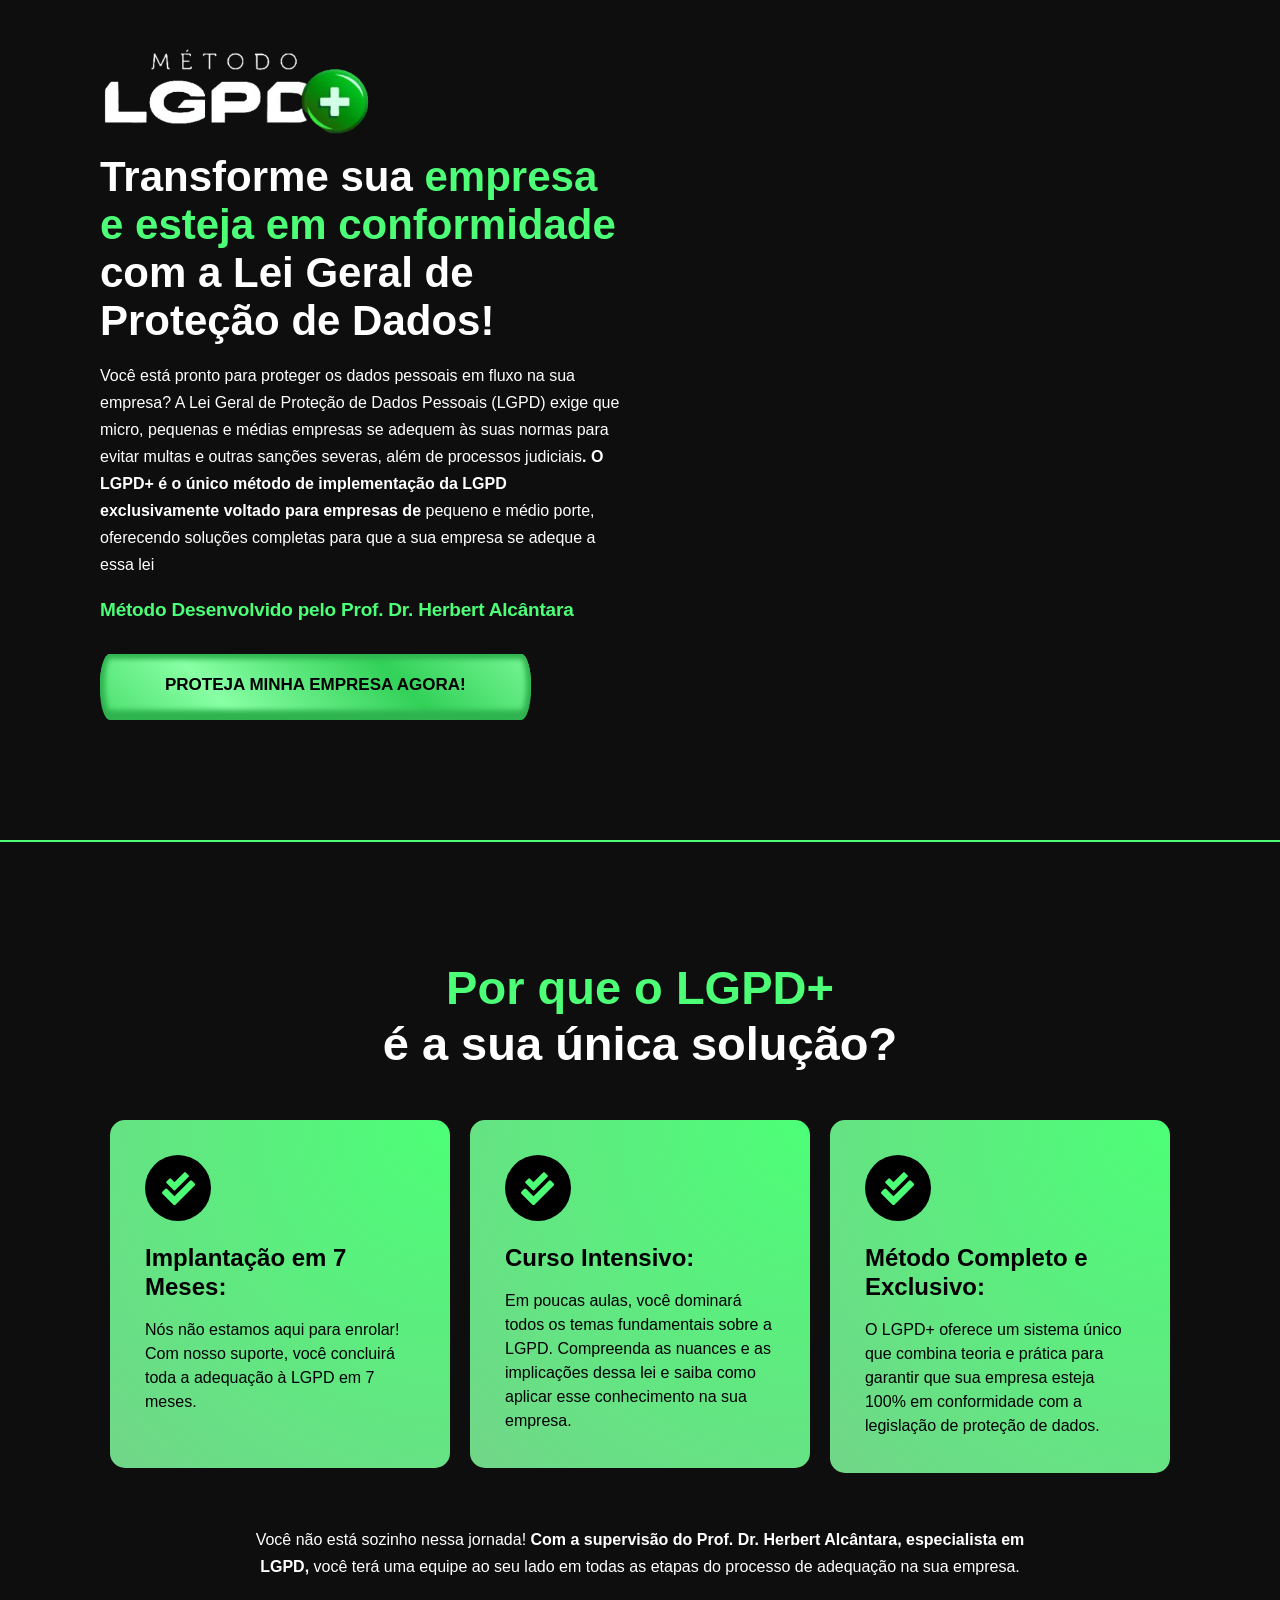
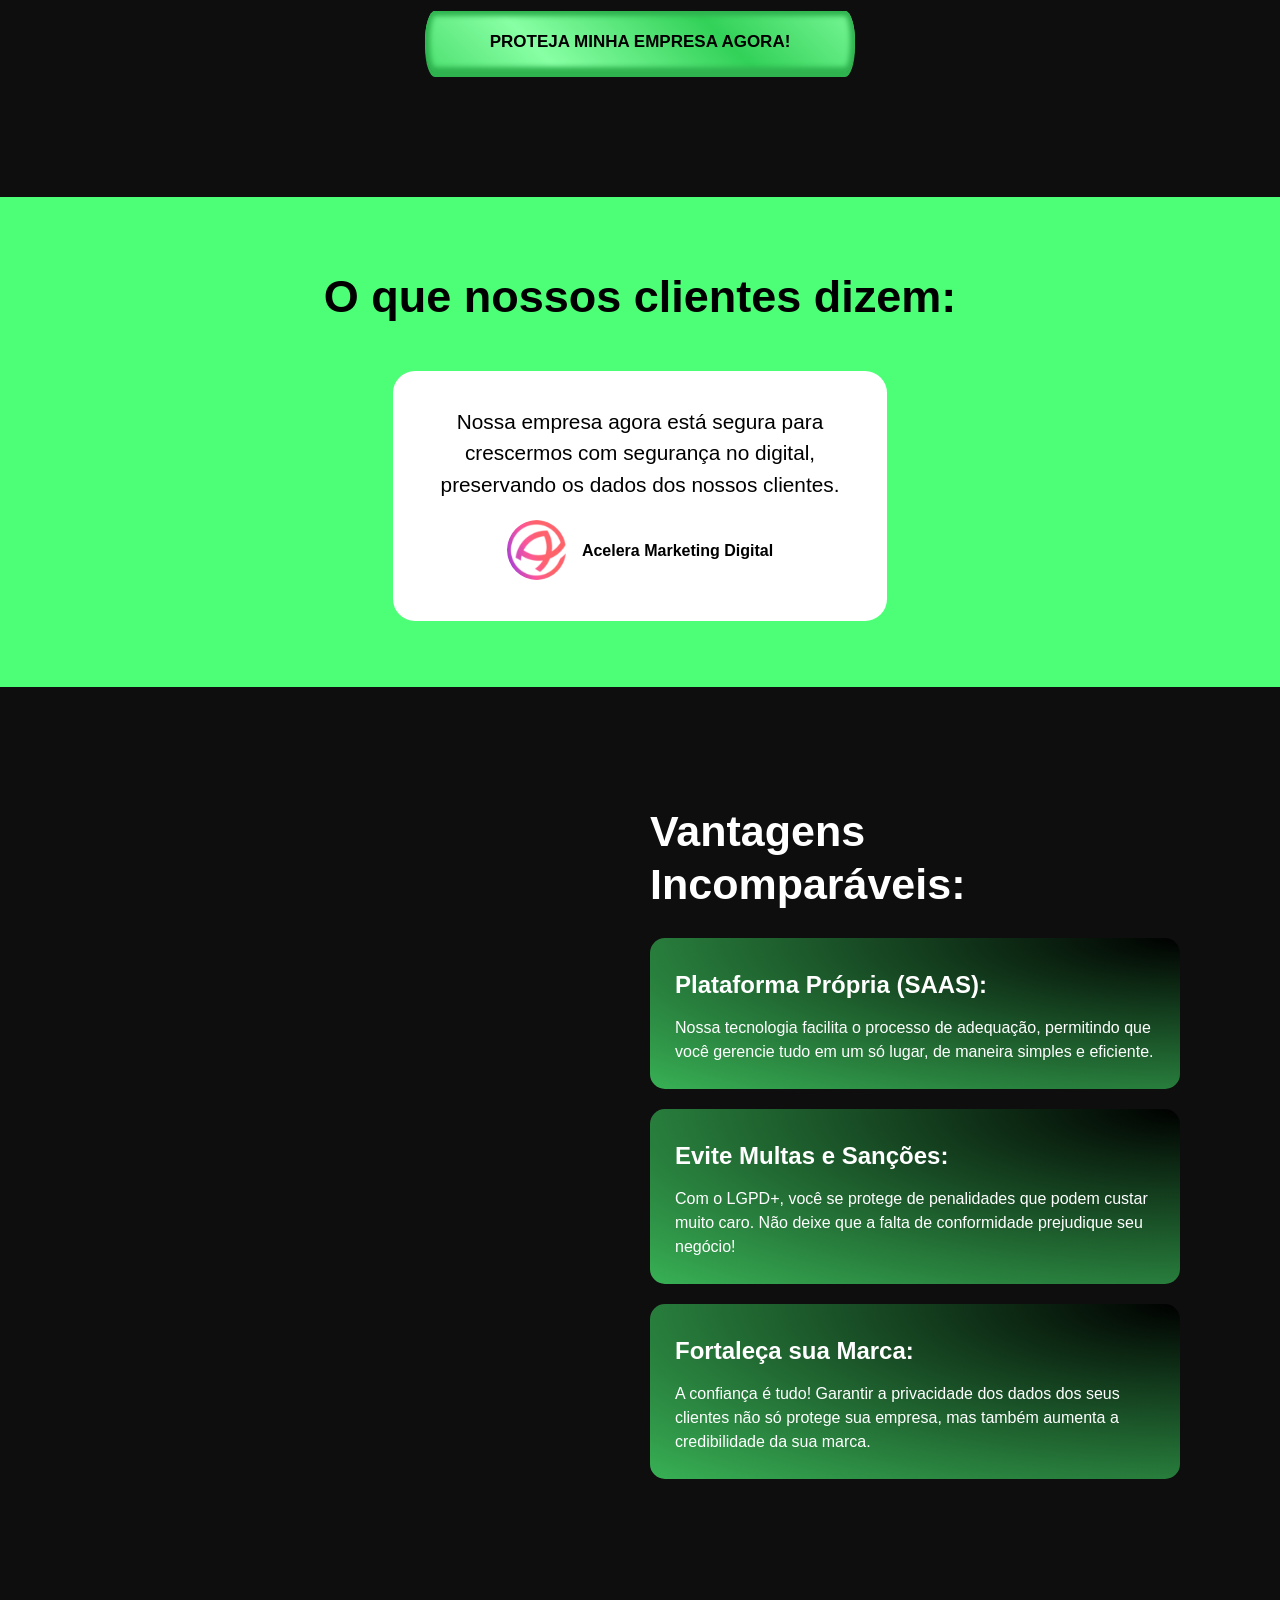
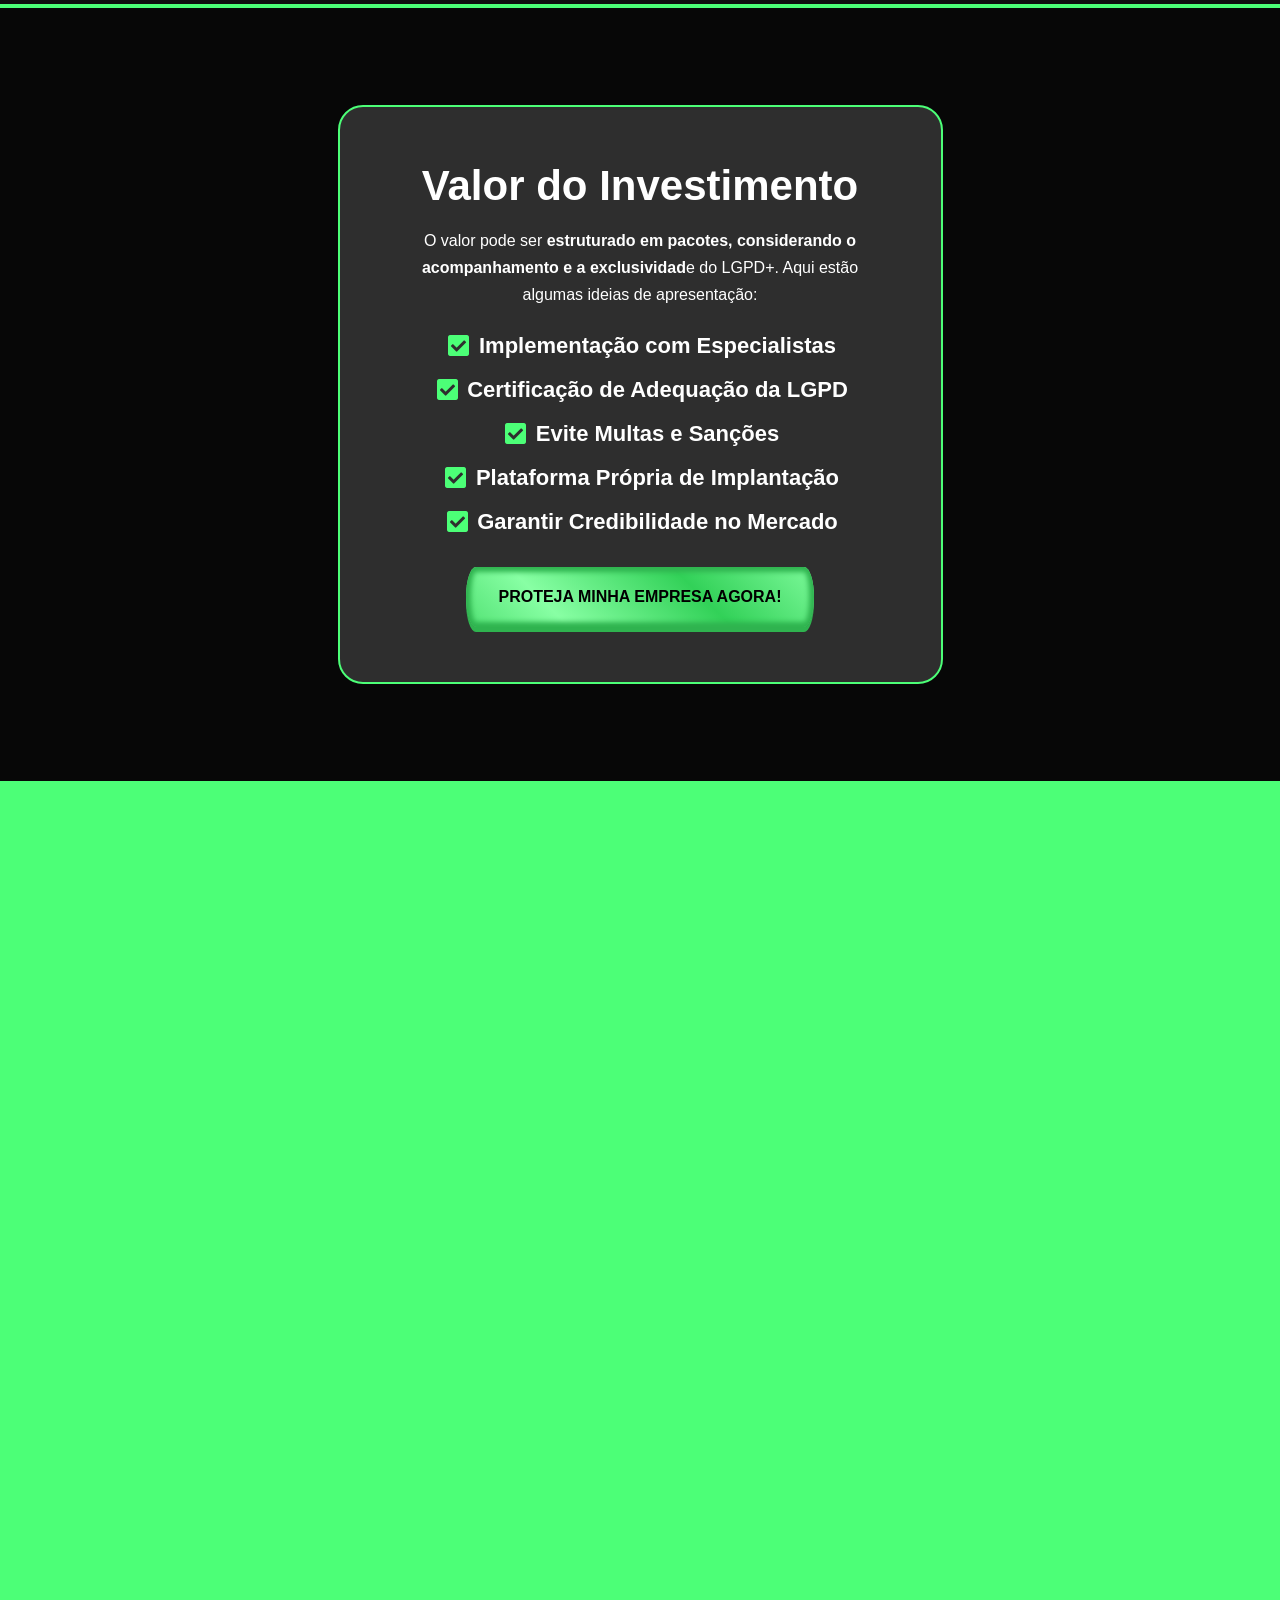
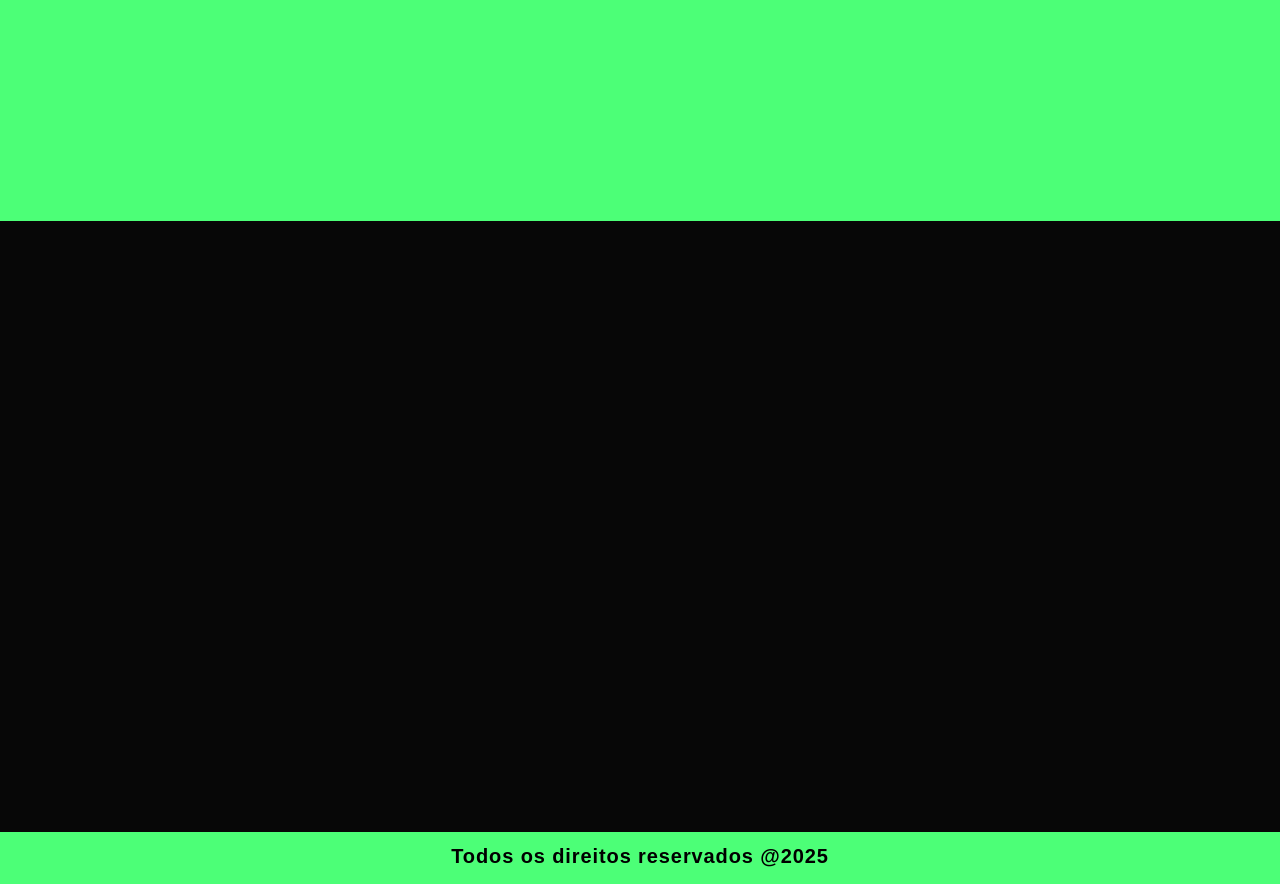
==== commit 9797cb0d: "fix: torna landing totalmente autocontida (screenshots, fontes, chunks JS, favicons, webfonts)" ====
--- a/index.html
+++ b/index.html
@@ -1,12 +1,10 @@
-﻿<!DOCTYPE html>
+<!DOCTYPE html>
 <html lang="en-US" class=" idc0_343 cigmrnim"><head>
 <meta http-equiv="content-type" content="text/html; charset=UTF-8">
 	<meta charset="UTF-8">
 		<title>LGPD+</title>
 <meta name="robots" content="max-image-preview:large">
 	<style>img:is([sizes="auto" i], [sizes^="auto," i]) { contain-intrinsic-size: 3000px 1500px }</style>
-	<link rel="alternate" type="application/rss+xml" title="LGPD+ » Feed" href="https://lgpdmais.site/feed/">
-<link rel="alternate" type="application/rss+xml" title="LGPD+ » Comments Feed" href="https://lgpdmais.site/comments/feed/">
 <script>
 window._wpemojiSettings = {"baseUrl":"https:\/\/s.w.org\/images\/core\/emoji\/15.0.3\/72x72\/","ext":".png","svgUrl":"https:\/\/s.w.org\/images\/core\/emoji\/15.0.3\/svg\/","svgExt":".svg","source":{"concatemoji":"https:\/\/lgpdmais.site\/wp-includes\/js\/wp-emoji-release.min.js?ver=6.7.7"}};
 /*! This file is auto-generated */
@@ -55,12 +53,9 @@
 <link rel="stylesheet" id="elementor-icons-fa-solid-css" href="assets/solid.min_Uncy.css" media="all">
 <script src="assets/jquery.min_Uncy.js" id="jquery-core-js"></script>
 <script src="assets/jquery-migrate.min_Uncy.js" id="jquery-migrate-js"></script>
-<link rel="https://api.w.org/" href="https://lgpdmais.site/wp-json/"><link rel="alternate" title="JSON" type="application/json" href="https://lgpdmais.site/wp-json/wp/v2/pages/21"><link rel="EditURI" type="application/rsd+xml" title="RSD" href="https://lgpdmais.site/xmlrpc.php?rsd">
 <meta name="generator" content="WordPress 6.7.7">
 <link rel="canonical" href="https://lgpdmais.site/">
 <link rel="shortlink" href="https://lgpdmais.site/">
-<link rel="alternate" title="oEmbed (JSON)" type="application/json+oembed" href="https://lgpdmais.site/wp-json/oembed/1.0/embed?url=https%3A%2F%2Flgpdmais.site%2F">
-<link rel="alternate" title="oEmbed (XML)" type="text/xml+oembed" href="https://lgpdmais.site/wp-json/oembed/1.0/embed?url=https%3A%2F%2Flgpdmais.site%2F&amp;format=xml">
 <meta name="generator" content="Elementor 4.1.1; features: additional_custom_breakpoints; settings: css_print_method-external, google_font-enabled, font_display-swap">
 			<style>
 				.e-con.e-parent:nth-of-type(n+4):not(.e-lazyloaded):not(.e-no-lazyload),
@@ -80,10 +75,10 @@
 					}
 				}
 			</style>
-			<link rel="icon" href="https://lgpdmais.site/wp-content/uploads/2025/01/cropped-Screenshot_856-1-32x32.png" sizes="32x32">
-<link rel="icon" href="https://lgpdmais.site/wp-content/uploads/2025/01/cropped-Screenshot_856-1-192x192.png" sizes="192x192">
-<link rel="apple-touch-icon" href="https://lgpdmais.site/wp-content/uploads/2025/01/cropped-Screenshot_856-1-180x180.png">
-<meta name="msapplication-TileImage" content="https://lgpdmais.site/wp-content/uploads/2025/01/cropped-Screenshot_856-1-270x270.png">
+			<link rel="icon" href="assets/favicons/cropped-Screenshot_856-1-32x32.png" sizes="32x32">
+<link rel="icon" href="assets/favicons/cropped-Screenshot_856-1-192x192.png" sizes="192x192">
+<link rel="apple-touch-icon" href="assets/favicons/cropped-Screenshot_856-1-180x180.png">
+<meta name="msapplication-TileImage" content="assets/favicons/cropped-Screenshot_856-1-270x270.png">
 		<style id="wp-custom-css">
 			html, body{
     overflow-x: hidden !important; 
@@ -428,7 +423,7 @@
 				<div class="elementor-element elementor-element-293df2e4 elementor-align-center elementor-widget elementor-widget-button" data-id="293df2e4" data-element_type="widget" data-e-type="widget" data-widget_type="button.default">
 				<div class="elementor-widget-container">
 									<div class="elementor-button-wrapper">
-					<a class="elementor-button elementor-button-link elementor-size-sm" href="https://metodo.lgpdmais.com.br/site.php">
+					<a class="elementor-button elementor-button-link elementor-size-sm" href="https://metodo.lgpdmais.com.br/">
 						<span class="elementor-button-content-wrapper">
 									<span class="elementor-button-text">PROTEJA MINHA EMPRESA AGORA!</span>
 					</span>
@@ -651,7 +646,6 @@
 wp.i18n.setLocaleData( { 'text direction\u0004ltr': [ 'ltr' ] } );
 </script>
 <script id="elementor-pro-frontend-js-before">
-var ElementorProFrontendConfig = {"ajaxurl":"https:\/\/lgpdmais.site\/wp-admin\/admin-ajax.php","nonce":"fa718055a4","urls":{"assets":"https:\/\/lgpdmais.site\/wp-content\/plugins\/elementor-pro\/assets\/","rest":"https:\/\/lgpdmais.site\/wp-json\/"},"shareButtonsNetworks":{"facebook":{"title":"Facebook","has_counter":true},"twitter":{"title":"Twitter"},"linkedin":{"title":"LinkedIn","has_counter":true},"pinterest":{"title":"Pinterest","has_counter":true},"reddit":{"title":"Reddit","has_counter":true},"vk":{"title":"VK","has_counter":true},"odnoklassniki":{"title":"OK","has_counter":true},"tumblr":{"title":"Tumblr"},"digg":{"title":"Digg"},"skype":{"title":"Skype"},"stumbleupon":{"title":"StumbleUpon","has_counter":true},"mix":{"title":"Mix"},"telegram":{"title":"Telegram"},"pocket":{"title":"Pocket","has_counter":true},"xing":{"title":"XING","has_counter":true},"whatsapp":{"title":"WhatsApp"},"email":{"title":"Email"},"print":{"title":"Print"}},"facebook_sdk":{"lang":"en_US","app_id":""},"lottie":{"defaultAnimationUrl":"https:\/\/lgpdmais.site\/wp-content\/plugins\/elementor-pro\/modules\/lottie\/assets\/animations\/default.json"}};
 </script>
 <script src="assets/frontend.min_Uncy.js" id="elementor-pro-frontend-js"></script>
 <script src="assets/preloaded-elements-handlers.min_Uncy.js" id="pro-preloaded-elements-handlers-js"></script><svg style="display: none;" class="e-font-icon-svg-symbols"></svg>
--- a/assets/post-21_Uncy.css
+++ b/assets/post-21_Uncy.css
@@ -1,5 +1,5 @@
-.elementor-21 .elementor-element.elementor-element-3480041e:not(.elementor-motion-effects-element-type-background), .elementor-21 .elementor-element.elementor-element-3480041e > .elementor-motion-effects-container > .elementor-motion-effects-layer{background-color:#0E0E0E;background-image:url("https://lgpdmais.site/wp-content/uploads/2025/01/screenshot-connccsexxxxsacsaxxxxxxxen.site-2024-10-28-18-15-31-707.png");background-position:center center;background-size:cover;}.elementor-21 .elementor-element.elementor-element-3480041e > .elementor-container{max-width:1100px;}.elementor-21 .elementor-element.elementor-element-3480041e{border-style:solid;border-width:0px 0px 2px 0px;border-color:#4CFF77;transition:background 0.3s, border 0.3s, border-radius 0.3s, box-shadow 0.3s;padding:115px 0px 115px 0px;}.elementor-21 .elementor-element.elementor-element-3480041e > .elementor-background-overlay{transition:background 0.3s, border-radius 0.3s, opacity 0.3s;}.elementor-widget-image .widget-image-caption{color:var( --e-global-color-text );font-family:var( --e-global-typography-text-font-family ), Sans-serif;font-weight:var( --e-global-typography-text-font-weight );}.elementor-21 .elementor-element.elementor-element-439b3355 > .elementor-widget-container{margin:-15% -3% -2% -2%;}.elementor-21 .elementor-element.elementor-element-439b3355{text-align:start;}.elementor-21 .elementor-element.elementor-element-439b3355 img{width:52%;}.elementor-widget-text-editor{font-family:var( --e-global-typography-text-font-family ), Sans-serif;font-weight:var( --e-global-typography-text-font-weight );color:var( --e-global-color-text );}.elementor-widget-text-editor.elementor-drop-cap-view-stacked .elementor-drop-cap{background-color:var( --e-global-color-primary );}.elementor-widget-text-editor.elementor-drop-cap-view-framed .elementor-drop-cap, .elementor-widget-text-editor.elementor-drop-cap-view-default .elementor-drop-cap{color:var( --e-global-color-primary );border-color:var( --e-global-color-primary );}.elementor-21 .elementor-element.elementor-element-2779e277{font-family:"Raleway", Sans-serif;font-size:42px;font-weight:700;line-height:48px;color:#FFFFFF;}.elementor-21 .elementor-element.elementor-element-51f2ea4a > .elementor-widget-container{margin:-17px 0px 0px 0px;}.elementor-21 .elementor-element.elementor-element-51f2ea4a{font-family:"Raleway", Sans-serif;font-weight:500;line-height:27px;color:#FFFFFF;}.elementor-21 .elementor-element.elementor-element-477ba338 > .elementor-widget-container{margin:-5% 0% -2% 0%;}.elementor-21 .elementor-element.elementor-element-477ba338{font-family:"Raleway", Sans-serif;font-size:19px;font-weight:600;line-height:48px;letter-spacing:-0.2px;color:#4CFF77;}.elementor-widget-button .elementor-button{background-color:var( --e-global-color-accent );font-family:var( --e-global-typography-accent-font-family ), Sans-serif;font-weight:var( --e-global-typography-accent-font-weight );}.elementor-21 .elementor-element.elementor-element-4fafd419 .elementor-button{background-color:#32D158;font-family:"Raleway", Sans-serif;font-size:17px;font-weight:800;fill:#000000;color:#000000;border-radius:5px 5px 5px 5px;padding:22px 65px 22px 65px;}.elementor-21 .elementor-element.elementor-element-4fafd419 > .elementor-widget-container{margin:-4px 0px 0px 0px;}.elementor-21 .elementor-element.elementor-element-7a998cdf:not(.elementor-motion-effects-element-type-background), .elementor-21 .elementor-element.elementor-element-7a998cdf > .elementor-motion-effects-container > .elementor-motion-effects-layer{background-color:#0E0E0E;background-image:url("https://lgpdmais.site/wp-content/uploads/2025/01/screenshot-connccsccsaccsexxxxxxxxxxen.site-2024-10-28-18-15-31-707.png");background-position:center center;background-size:cover;}.elementor-21 .elementor-element.elementor-element-7a998cdf > .elementor-container{max-width:1100px;}.elementor-21 .elementor-element.elementor-element-7a998cdf{transition:background 0.3s, border 0.3s, border-radius 0.3s, box-shadow 0.3s;padding:115px 0px 115px 0px;}.elementor-21 .elementor-element.elementor-element-7a998cdf > .elementor-background-overlay{transition:background 0.3s, border-radius 0.3s, opacity 0.3s;}.elementor-21 .elementor-element.elementor-element-3e569d96{text-align:center;font-family:"Raleway", Sans-serif;font-size:47px;font-weight:700;line-height:42px;color:#FFFFFF;}.elementor-21 .elementor-element.elementor-element-1bb7db67{margin-top:1%;margin-bottom:0%;}.elementor-widget-icon-box.elementor-view-stacked .elementor-icon{background-color:var( --e-global-color-primary );}.elementor-widget-icon-box.elementor-view-framed .elementor-icon, .elementor-widget-icon-box.elementor-view-default .elementor-icon{fill:var( --e-global-color-primary );color:var( --e-global-color-primary );border-color:var( --e-global-color-primary );}.elementor-widget-icon-box .elementor-icon-box-title, .elementor-widget-icon-box .elementor-icon-box-title a{font-family:var( --e-global-typography-primary-font-family ), Sans-serif;font-weight:var( --e-global-typography-primary-font-weight );}.elementor-widget-icon-box .elementor-icon-box-title{color:var( --e-global-color-primary );}.elementor-widget-icon-box:has(:hover) .elementor-icon-box-title,
-					 .elementor-widget-icon-box:has(:focus) .elementor-icon-box-title{color:var( --e-global-color-primary );}.elementor-widget-icon-box .elementor-icon-box-description{font-family:var( --e-global-typography-text-font-family ), Sans-serif;font-weight:var( --e-global-typography-text-font-weight );color:var( --e-global-color-text );}.elementor-21 .elementor-element.elementor-element-1816b2cb > .elementor-widget-container{background-color:transparent;padding:35px 35px 30px 35px;background-image:radial-gradient(at top right, #4CFF77 0%, #71D689 100%);border-radius:15px 15px 15px 15px;}.elementor-21 .elementor-element.elementor-element-1816b2cb .elementor-icon-box-wrapper{text-align:start;gap:15px;}.elementor-21 .elementor-element.elementor-element-1816b2cb.elementor-view-stacked .elementor-icon{background-color:#000000;fill:#4CFF77;color:#4CFF77;}.elementor-21 .elementor-element.elementor-element-1816b2cb.elementor-view-framed .elementor-icon, .elementor-21 .elementor-element.elementor-element-1816b2cb.elementor-view-default .elementor-icon{fill:#000000;color:#000000;border-color:#000000;}.elementor-21 .elementor-element.elementor-element-1816b2cb.elementor-view-framed .elementor-icon{background-color:#4CFF77;}.elementor-21 .elementor-element.elementor-element-1816b2cb .elementor-icon{font-size:33px;}.elementor-21 .elementor-element.elementor-element-1816b2cb .elementor-icon-box-title, .elementor-21 .elementor-element.elementor-element-1816b2cb .elementor-icon-box-title a{font-family:"Raleway", Sans-serif;font-size:24px;font-weight:700;}.elementor-21 .elementor-element.elementor-element-1816b2cb .elementor-icon-box-title{color:#000000;}.elementor-21 .elementor-element.elementor-element-1816b2cb .elementor-icon-box-description{font-family:"Raleway", Sans-serif;font-size:16px;font-weight:500;color:#000000;}.elementor-21 .elementor-element.elementor-element-308a18d > .elementor-widget-container{background-color:transparent;padding:35px 35px 35px 35px;background-image:radial-gradient(at top right, #4CFF77 0%, #71D689 100%);border-radius:15px 15px 15px 15px;}.elementor-21 .elementor-element.elementor-element-308a18d .elementor-icon-box-wrapper{text-align:start;gap:15px;}.elementor-21 .elementor-element.elementor-element-308a18d.elementor-view-stacked .elementor-icon{background-color:#000000;fill:#4CFF77;color:#4CFF77;}.elementor-21 .elementor-element.elementor-element-308a18d.elementor-view-framed .elementor-icon, .elementor-21 .elementor-element.elementor-element-308a18d.elementor-view-default .elementor-icon{fill:#000000;color:#000000;border-color:#000000;}.elementor-21 .elementor-element.elementor-element-308a18d.elementor-view-framed .elementor-icon{background-color:#4CFF77;}.elementor-21 .elementor-element.elementor-element-308a18d .elementor-icon{font-size:33px;}.elementor-21 .elementor-element.elementor-element-308a18d .elementor-icon-box-title, .elementor-21 .elementor-element.elementor-element-308a18d .elementor-icon-box-title a{font-family:"Raleway", Sans-serif;font-size:24px;font-weight:700;}.elementor-21 .elementor-element.elementor-element-308a18d .elementor-icon-box-title{color:#000000;}.elementor-21 .elementor-element.elementor-element-308a18d .elementor-icon-box-description{font-family:"Raleway", Sans-serif;font-size:16px;font-weight:500;color:#000000;}.elementor-21 .elementor-element.elementor-element-68ee6244 > .elementor-widget-container{background-color:transparent;padding:35px 35px 35px 35px;background-image:radial-gradient(at top right, #4CFF77 0%, #71D689 100%);border-radius:15px 15px 15px 15px;}.elementor-21 .elementor-element.elementor-element-68ee6244 .elementor-icon-box-wrapper{text-align:start;gap:15px;}.elementor-21 .elementor-element.elementor-element-68ee6244.elementor-view-stacked .elementor-icon{background-color:#000000;fill:#4CFF77;color:#4CFF77;}.elementor-21 .elementor-element.elementor-element-68ee6244.elementor-view-framed .elementor-icon, .elementor-21 .elementor-element.elementor-element-68ee6244.elementor-view-default .elementor-icon{fill:#000000;color:#000000;border-color:#000000;}.elementor-21 .elementor-element.elementor-element-68ee6244.elementor-view-framed .elementor-icon{background-color:#4CFF77;}.elementor-21 .elementor-element.elementor-element-68ee6244 .elementor-icon{font-size:33px;}.elementor-21 .elementor-element.elementor-element-68ee6244 .elementor-icon-box-title, .elementor-21 .elementor-element.elementor-element-68ee6244 .elementor-icon-box-title a{font-family:"Raleway", Sans-serif;font-size:24px;font-weight:700;}.elementor-21 .elementor-element.elementor-element-68ee6244 .elementor-icon-box-title{color:#000000;}.elementor-21 .elementor-element.elementor-element-68ee6244 .elementor-icon-box-description{font-family:"Raleway", Sans-serif;font-size:16px;font-weight:500;color:#000000;}.elementor-21 .elementor-element.elementor-element-2a40ac4a > .elementor-widget-container{margin:4% 12% 0% 12%;}.elementor-21 .elementor-element.elementor-element-2a40ac4a{text-align:center;font-family:"Raleway", Sans-serif;font-weight:500;line-height:27px;color:#FFFFFF;}.elementor-21 .elementor-element.elementor-element-5d1bd054 .elementor-button{background-color:#4CFF77;font-family:"Raleway", Sans-serif;font-size:17px;font-weight:800;fill:#000000;color:#000000;border-radius:5px 5px 5px 5px;padding:22px 65px 22px 65px;}.elementor-21 .elementor-element.elementor-element-5d1bd054 > .elementor-widget-container{margin:-4px 0px 0px 0px;}.elementor-21 .elementor-element.elementor-element-3769c4e6:not(.elementor-motion-effects-element-type-background), .elementor-21 .elementor-element.elementor-element-3769c4e6 > .elementor-motion-effects-container > .elementor-motion-effects-layer{background-color:#4CFF77;}.elementor-21 .elementor-element.elementor-element-3769c4e6 > .elementor-container{max-width:727px;}.elementor-21 .elementor-element.elementor-element-3769c4e6{transition:background 0.3s, border 0.3s, border-radius 0.3s, box-shadow 0.3s;padding:71px 0px 54px 0px;}.elementor-21 .elementor-element.elementor-element-3769c4e6 > .elementor-background-overlay{transition:background 0.3s, border-radius 0.3s, opacity 0.3s;}.elementor-21 .elementor-element.elementor-element-2dacb9fa{text-align:center;font-family:"Raleway", Sans-serif;font-size:45px;font-weight:800;line-height:38px;color:#000000;}.elementor-widget-testimonial .elementor-testimonial-content{color:var( --e-global-color-text );font-family:var( --e-global-typography-text-font-family ), Sans-serif;font-weight:var( --e-global-typography-text-font-weight );}.elementor-widget-testimonial .elementor-testimonial-name{color:var( --e-global-color-primary );font-family:var( --e-global-typography-primary-font-family ), Sans-serif;font-weight:var( --e-global-typography-primary-font-weight );}.elementor-widget-testimonial .elementor-testimonial-job{color:var( --e-global-color-secondary );font-family:var( --e-global-typography-secondary-font-family ), Sans-serif;font-weight:var( --e-global-typography-secondary-font-weight );}.elementor-21 .elementor-element.elementor-element-3aca8314 > .elementor-widget-container{background-color:#FFFFFF;margin:3% 15% 0% 15%;padding:35px 35px 35px 35px;border-radius:22px 22px 22px 22px;}.elementor-21 .elementor-element.elementor-element-3aca8314 .elementor-testimonial-wrapper{text-align:center;}.elementor-21 .elementor-element.elementor-element-3aca8314 .elementor-testimonial-content{color:#000000;font-family:"Raleway", Sans-serif;font-weight:500;}.elementor-21 .elementor-element.elementor-element-3aca8314 .elementor-testimonial-name{color:#000000;font-family:"Raleway", Sans-serif;font-weight:700;}.elementor-21 .elementor-element.elementor-element-3aca8314 .elementor-testimonial-job{color:#000000;}.elementor-21 .elementor-element.elementor-element-758ba741:not(.elementor-motion-effects-element-type-background), .elementor-21 .elementor-element.elementor-element-758ba741 > .elementor-motion-effects-container > .elementor-motion-effects-layer{background-color:#0E0E0E;background-image:url("https://lgpdmais.site/wp-content/uploads/2025/01/screenshot-connezazazaxcccccccccsen.site-2024-10-28-18-15-51-362.png");background-position:center center;background-size:cover;}.elementor-21 .elementor-element.elementor-element-758ba741 > .elementor-container{max-width:1100px;}.elementor-21 .elementor-element.elementor-element-758ba741{border-style:solid;border-width:2px 0px 2px 0px;border-color:#4CFF77;transition:background 0.3s, border 0.3s, border-radius 0.3s, box-shadow 0.3s;padding:115px 0px 115px 0px;}.elementor-21 .elementor-element.elementor-element-758ba741 > .elementor-background-overlay{transition:background 0.3s, border-radius 0.3s, opacity 0.3s;}.elementor-21 .elementor-element.elementor-element-60ce381a{font-family:"Raleway", Sans-serif;font-size:43px;font-weight:700;line-height:39px;color:#FFFFFF;}.elementor-21 .elementor-element.elementor-element-1789b6b > .elementor-widget-container{background-color:transparent;padding:25px 25px 25px 25px;background-image:radial-gradient(at top right, #000000 0%, #38B155 100%);border-radius:15px 15px 15px 15px;}.elementor-21 .elementor-element.elementor-element-1789b6b .elementor-icon-box-wrapper{text-align:start;}.elementor-21 .elementor-element.elementor-element-1789b6b .elementor-icon-box-title, .elementor-21 .elementor-element.elementor-element-1789b6b .elementor-icon-box-title a{font-family:"Raleway", Sans-serif;font-size:24px;font-weight:700;}.elementor-21 .elementor-element.elementor-element-1789b6b .elementor-icon-box-title{color:#FFFFFF;}.elementor-21 .elementor-element.elementor-element-1789b6b .elementor-icon-box-description{font-family:"Raleway", Sans-serif;font-size:16px;font-weight:500;color:#FFFFFF;}.elementor-21 .elementor-element.elementor-element-a1bef91 > .elementor-widget-container{background-color:transparent;padding:25px 25px 25px 25px;background-image:radial-gradient(at top right, #000000 0%, #38B155 100%);border-radius:15px 15px 15px 15px;}.elementor-21 .elementor-element.elementor-element-a1bef91 .elementor-icon-box-wrapper{text-align:start;}.elementor-21 .elementor-element.elementor-element-a1bef91 .elementor-icon-box-title, .elementor-21 .elementor-element.elementor-element-a1bef91 .elementor-icon-box-title a{font-family:"Raleway", Sans-serif;font-size:24px;font-weight:700;}.elementor-21 .elementor-element.elementor-element-a1bef91 .elementor-icon-box-title{color:#FFFFFF;}.elementor-21 .elementor-element.elementor-element-a1bef91 .elementor-icon-box-description{font-family:"Raleway", Sans-serif;font-size:16px;font-weight:500;color:#FFFFFF;}.elementor-21 .elementor-element.elementor-element-22fe7dd9 > .elementor-widget-container{background-color:transparent;padding:25px 25px 25px 25px;background-image:radial-gradient(at top right, #000000 0%, #38B155 100%);border-radius:15px 15px 15px 15px;}.elementor-21 .elementor-element.elementor-element-22fe7dd9 .elementor-icon-box-wrapper{text-align:start;}.elementor-21 .elementor-element.elementor-element-22fe7dd9 .elementor-icon-box-title, .elementor-21 .elementor-element.elementor-element-22fe7dd9 .elementor-icon-box-title a{font-family:"Raleway", Sans-serif;font-size:24px;font-weight:700;}.elementor-21 .elementor-element.elementor-element-22fe7dd9 .elementor-icon-box-title{color:#FFFFFF;}.elementor-21 .elementor-element.elementor-element-22fe7dd9 .elementor-icon-box-description{font-family:"Raleway", Sans-serif;font-size:16px;font-weight:500;color:#FFFFFF;}.elementor-21 .elementor-element.elementor-element-64c5998d:not(.elementor-motion-effects-element-type-background), .elementor-21 .elementor-element.elementor-element-64c5998d > .elementor-motion-effects-container > .elementor-motion-effects-layer{background-color:#0E0E0E;background-image:url("https://lgpdmais.site/wp-content/uploads/2025/01/screenshot-connccsccsaccsexxxxxxxxxxen.site-2024-10-28-18-15-31-707.png");background-position:center center;background-size:cover;}.elementor-21 .elementor-element.elementor-element-64c5998d > .elementor-background-overlay{background-color:#000000;opacity:0.5;transition:background 0.3s, border-radius 0.3s, opacity 0.3s;}.elementor-21 .elementor-element.elementor-element-64c5998d > .elementor-container{max-width:625px;}.elementor-21 .elementor-element.elementor-element-64c5998d{border-style:solid;border-width:2px 0px 0px 0px;border-color:#4CFF77;transition:background 0.3s, border 0.3s, border-radius 0.3s, box-shadow 0.3s;padding:87px 0px 87px 0px;}.elementor-21 .elementor-element.elementor-element-1833bcdf:not(.elementor-motion-effects-element-type-background), .elementor-21 .elementor-element.elementor-element-1833bcdf > .elementor-motion-effects-container > .elementor-motion-effects-layer{background-color:#D3D2D230;}.elementor-21 .elementor-element.elementor-element-1833bcdf{border-style:solid;border-width:2px 2px 2px 2px;border-color:#4CFF77;transition:background 0.3s, border 0.3s, border-radius 0.3s, box-shadow 0.3s;padding:45px 45px 45px 45px;}.elementor-21 .elementor-element.elementor-element-1833bcdf, .elementor-21 .elementor-element.elementor-element-1833bcdf > .elementor-background-overlay{border-radius:25px 25px 25px 25px;}.elementor-21 .elementor-element.elementor-element-1833bcdf > .elementor-background-overlay{transition:background 0.3s, border-radius 0.3s, opacity 0.3s;}.elementor-21 .elementor-element.elementor-element-2c11cfc8{text-align:center;font-family:"Raleway", Sans-serif;font-size:42px;font-weight:700;line-height:48px;color:#FFFFFF;}.elementor-21 .elementor-element.elementor-element-6ed0e912 > .elementor-widget-container{margin:-17px 0px 0px 0px;}.elementor-21 .elementor-element.elementor-element-6ed0e912{text-align:center;font-family:"Raleway", Sans-serif;font-weight:500;line-height:27px;color:#FFFFFF;}.elementor-widget-icon-list .elementor-icon-list-item:not(:last-child):after{border-color:var( --e-global-color-text );}.elementor-widget-icon-list .elementor-icon-list-icon i{color:var( --e-global-color-primary );}.elementor-widget-icon-list .elementor-icon-list-icon svg{fill:var( --e-global-color-primary );}.elementor-widget-icon-list .elementor-icon-list-item > .elementor-icon-list-text, .elementor-widget-icon-list .elementor-icon-list-item > a{font-family:var( --e-global-typography-text-font-family ), Sans-serif;font-weight:var( --e-global-typography-text-font-weight );}.elementor-widget-icon-list .elementor-icon-list-text{color:var( --e-global-color-secondary );}.elementor-21 .elementor-element.elementor-element-3a8cc507 > .elementor-widget-container{margin:-14px 0px 0px 0px;}.elementor-21 .elementor-element.elementor-element-3a8cc507 .elementor-icon-list-items:not(.elementor-inline-items) .elementor-icon-list-item:not(:last-child){padding-block-end:calc(11px/2);}.elementor-21 .elementor-element.elementor-element-3a8cc507 .elementor-icon-list-items:not(.elementor-inline-items) .elementor-icon-list-item:not(:first-child){margin-block-start:calc(11px/2);}.elementor-21 .elementor-element.elementor-element-3a8cc507 .elementor-icon-list-items.elementor-inline-items .elementor-icon-list-item{margin-inline:calc(11px/2);}.elementor-21 .elementor-element.elementor-element-3a8cc507 .elementor-icon-list-items.elementor-inline-items{margin-inline:calc(-11px/2);}.elementor-21 .elementor-element.elementor-element-3a8cc507 .elementor-icon-list-items.elementor-inline-items .elementor-icon-list-item:after{inset-inline-end:calc(-11px/2);}.elementor-21 .elementor-element.elementor-element-3a8cc507 .elementor-icon-list-icon i{color:#4CFF77;transition:color 0.3s;}.elementor-21 .elementor-element.elementor-element-3a8cc507 .elementor-icon-list-icon svg{fill:#4CFF77;transition:fill 0.3s;}.elementor-21 .elementor-element.elementor-element-3a8cc507{--e-icon-list-icon-size:24px;--icon-vertical-offset:0px;}.elementor-21 .elementor-element.elementor-element-3a8cc507 .elementor-icon-list-item > .elementor-icon-list-text, .elementor-21 .elementor-element.elementor-element-3a8cc507 .elementor-icon-list-item > a{font-family:"Raleway", Sans-serif;font-size:22px;font-weight:600;}.elementor-21 .elementor-element.elementor-element-3a8cc507 .elementor-icon-list-text{color:#FFFFFF;transition:color 0.3s;}.elementor-21 .elementor-element.elementor-element-293df2e4 .elementor-button{background-color:#4CFF77;font-family:"Raleway", Sans-serif;font-size:16px;font-weight:800;fill:#000000;color:#000000;border-radius:5px 5px 5px 5px;padding:22px 33px 22px 33px;}.elementor-21 .elementor-element.elementor-element-293df2e4 > .elementor-widget-container{margin:9px 0px 0px 0px;}.elementor-21 .elementor-element.elementor-element-63b38920:not(.elementor-motion-effects-element-type-background), .elementor-21 .elementor-element.elementor-element-63b38920 > .elementor-motion-effects-container > .elementor-motion-effects-layer{background-color:#4CFF77;}.elementor-21 .elementor-element.elementor-element-63b38920 > .elementor-container{max-width:1100px;}.elementor-21 .elementor-element.elementor-element-63b38920{transition:background 0.3s, border 0.3s, border-radius 0.3s, box-shadow 0.3s;padding:87px 0px 87px 0px;}.elementor-21 .elementor-element.elementor-element-63b38920 > .elementor-background-overlay{transition:background 0.3s, border-radius 0.3s, opacity 0.3s;}.elementor-21 .elementor-element.elementor-element-7972d7e3{text-align:center;font-family:"Raleway", Sans-serif;font-size:57px;font-weight:800;line-height:38px;color:#000000;}.elementor-widget-accordion .elementor-accordion-icon, .elementor-widget-accordion .elementor-accordion-title{color:var( --e-global-color-primary );}.elementor-widget-accordion .elementor-accordion-icon svg{fill:var( --e-global-color-primary );}.elementor-widget-accordion .elementor-active .elementor-accordion-icon, .elementor-widget-accordion .elementor-active .elementor-accordion-title{color:var( --e-global-color-accent );}.elementor-widget-accordion .elementor-active .elementor-accordion-icon svg{fill:var( --e-global-color-accent );}.elementor-widget-accordion .elementor-accordion-title{font-family:var( --e-global-typography-primary-font-family ), Sans-serif;font-weight:var( --e-global-typography-primary-font-weight );}.elementor-widget-accordion .elementor-tab-content{color:var( --e-global-color-text );font-family:var( --e-global-typography-text-font-family ), Sans-serif;font-weight:var( --e-global-typography-text-font-weight );}.elementor-21 .elementor-element.elementor-element-5e7588f0 > .elementor-widget-container{margin:0% 22% 0% 22%;}.elementor-21 .elementor-element.elementor-element-5e7588f0 .elementor-tab-title{background-color:#000000;padding:30px 30px 30px 30px;}.elementor-21 .elementor-element.elementor-element-5e7588f0 .elementor-accordion-icon, .elementor-21 .elementor-element.elementor-element-5e7588f0 .elementor-accordion-title{color:#FFFFFF;}.elementor-21 .elementor-element.elementor-element-5e7588f0 .elementor-accordion-icon svg{fill:#FFFFFF;}.elementor-21 .elementor-element.elementor-element-5e7588f0 .elementor-active .elementor-accordion-icon, .elementor-21 .elementor-element.elementor-element-5e7588f0 .elementor-active .elementor-accordion-title{color:#FFFFFF;}.elementor-21 .elementor-element.elementor-element-5e7588f0 .elementor-active .elementor-accordion-icon svg{fill:#FFFFFF;}.elementor-21 .elementor-element.elementor-element-5e7588f0 .elementor-accordion-title{font-family:"Raleway", Sans-serif;font-weight:600;}.elementor-21 .elementor-element.elementor-element-5e7588f0 .elementor-tab-content{color:#000000;font-family:"Raleway", Sans-serif;font-weight:500;}.elementor-21 .elementor-element.elementor-element-76acf4f6:not(.elementor-motion-effects-element-type-background), .elementor-21 .elementor-element.elementor-element-76acf4f6 > .elementor-motion-effects-container > .elementor-motion-effects-layer{background-color:#0E0E0E;background-image:url("https://lgpdmais.site/wp-content/uploads/2025/01/screenshot-connccsccsaccsexxxxxxxxxxen.site-2024-10-28-18-15-31-707.png");background-position:center center;background-size:cover;}.elementor-21 .elementor-element.elementor-element-76acf4f6 > .elementor-background-overlay{background-color:#000000;opacity:0.5;transition:background 0.3s, border-radius 0.3s, opacity 0.3s;}.elementor-21 .elementor-element.elementor-element-76acf4f6 > .elementor-container{max-width:1100px;}.elementor-21 .elementor-element.elementor-element-76acf4f6{transition:background 0.3s, border 0.3s, border-radius 0.3s, box-shadow 0.3s;padding:115px 0px 115px 0px;}.elementor-21 .elementor-element.elementor-element-70011554 > .elementor-widget-container{margin:3% 0% 0% 0%;}.elementor-21 .elementor-element.elementor-element-70011554 img{width:70%;}.elementor-21 .elementor-element.elementor-element-a4ae6e3{font-family:"Raleway", Sans-serif;font-size:34px;font-weight:700;line-height:48px;color:#FFFFFF;}.elementor-21 .elementor-element.elementor-element-152dfece > .elementor-widget-container{margin:-13px 0px 1px 0px;}.elementor-21 .elementor-element.elementor-element-152dfece{font-family:"Raleway", Sans-serif;font-weight:500;line-height:27px;color:#FFFFFF;}.elementor-21 .elementor-element.elementor-element-2351e4a1 .elementor-button{background-color:#4CFF77;font-family:"Raleway", Sans-serif;font-size:17px;font-weight:800;fill:#000000;color:#000000;border-radius:5px 5px 5px 5px;padding:22px 65px 22px 65px;}.elementor-21 .elementor-element.elementor-element-2351e4a1 > .elementor-widget-container{margin:-4px 0px 0px 0px;}.elementor-21 .elementor-element.elementor-element-fc4dfc2 > .elementor-widget-container{margin:3% 0% 0% 0%;}.elementor-21 .elementor-element.elementor-element-fc4dfc2 img{width:70%;}.elementor-21 .elementor-element.elementor-element-2cff81e8:not(.elementor-motion-effects-element-type-background), .elementor-21 .elementor-element.elementor-element-2cff81e8 > .elementor-motion-effects-container > .elementor-motion-effects-layer{background-color:#4CFF77;}.elementor-21 .elementor-element.elementor-element-2cff81e8 > .elementor-container{max-width:1100px;}.elementor-21 .elementor-element.elementor-element-2cff81e8{transition:background 0.3s, border 0.3s, border-radius 0.3s, box-shadow 0.3s;}.elementor-21 .elementor-element.elementor-element-2cff81e8 > .elementor-background-overlay{transition:background 0.3s, border-radius 0.3s, opacity 0.3s;}.elementor-21 .elementor-element.elementor-element-936dfd7 > .elementor-widget-container{margin:1px 0px -10px 0px;}.elementor-21 .elementor-element.elementor-element-936dfd7{text-align:center;font-family:"Raleway", Sans-serif;font-size:20px;font-weight:500;line-height:27px;letter-spacing:0.9px;color:#000000;}@media(max-width:767px){.elementor-21 .elementor-element.elementor-element-3480041e:not(.elementor-motion-effects-element-type-background), .elementor-21 .elementor-element.elementor-element-3480041e > .elementor-motion-effects-container > .elementor-motion-effects-layer{background-image:url("https://lgpdmais.site/wp-content/uploads/2025/01/Sem-Titulxassaso-3.png");}.elementor-21 .elementor-element.elementor-element-3480041e{padding:22px 22px 22px 22px;}.elementor-21 .elementor-element.elementor-element-691438f > .elementor-widget-container{margin:-11% -11% -46% -11%;}.elementor-21 .elementor-element.elementor-element-439b3355 > .elementor-widget-container{margin:0% 0% 0% 0%;}.elementor-21 .elementor-element.elementor-element-439b3355{text-align:center;}.elementor-21 .elementor-element.elementor-element-2779e277 > .elementor-widget-container{margin:0px 0px -8px 0px;}.elementor-21 .elementor-element.elementor-element-2779e277{text-align:center;font-size:22px;line-height:1.5em;}.elementor-21 .elementor-element.elementor-element-51f2ea4a{text-align:center;font-size:14px;line-height:1.9em;}.elementor-21 .elementor-element.elementor-element-477ba338{text-align:center;font-size:18px;line-height:1.5em;}.elementor-21 .elementor-element.elementor-element-4fafd419 > .elementor-widget-container{margin:-4px 0px 0px 0px;}.elementor-21 .elementor-element.elementor-element-4fafd419 .elementor-button{font-size:13px;padding:22px 22px 22px 22px;}.elementor-21 .elementor-element.elementor-element-7a998cdf{padding:44px 0px 44px 0px;}.elementor-21 .elementor-element.elementor-element-3e569d96{font-size:26px;line-height:0.9em;}.elementor-21 .elementor-element.elementor-element-1816b2cb > .elementor-widget-container{padding:22px 22px 22px 22px;}.elementor-21 .elementor-element.elementor-element-1816b2cb .elementor-icon{font-size:22px;}.elementor-21 .elementor-element.elementor-element-1816b2cb .elementor-icon-box-title, .elementor-21 .elementor-element.elementor-element-1816b2cb .elementor-icon-box-title a{font-size:22px;}.elementor-21 .elementor-element.elementor-element-1816b2cb .elementor-icon-box-description{font-size:15px;}.elementor-21 .elementor-element.elementor-element-308a18d > .elementor-widget-container{padding:22px 22px 22px 22px;}.elementor-21 .elementor-element.elementor-element-308a18d .elementor-icon{font-size:22px;}.elementor-21 .elementor-element.elementor-element-308a18d .elementor-icon-box-title, .elementor-21 .elementor-element.elementor-element-308a18d .elementor-icon-box-title a{font-size:22px;}.elementor-21 .elementor-element.elementor-element-308a18d .elementor-icon-box-description{font-size:15px;}.elementor-21 .elementor-element.elementor-element-68ee6244 > .elementor-widget-container{padding:22px 22px 22px 22px;}.elementor-21 .elementor-element.elementor-element-68ee6244 .elementor-icon{font-size:22px;}.elementor-21 .elementor-element.elementor-element-68ee6244 .elementor-icon-box-title, .elementor-21 .elementor-element.elementor-element-68ee6244 .elementor-icon-box-title a{font-size:22px;}.elementor-21 .elementor-element.elementor-element-68ee6244 .elementor-icon-box-description{font-size:14px;}.elementor-21 .elementor-element.elementor-element-2a40ac4a > .elementor-widget-container{margin:4% 2% 0% 2%;}.elementor-21 .elementor-element.elementor-element-2a40ac4a{font-size:16px;}.elementor-21 .elementor-element.elementor-element-5d1bd054 > .elementor-widget-container{margin:-14px 0px 0px 0px;}.elementor-21 .elementor-element.elementor-element-5d1bd054 .elementor-button{font-size:13px;padding:22px 22px 22px 22px;}.elementor-21 .elementor-element.elementor-element-3769c4e6{padding:22px 22px 22px 22px;}.elementor-21 .elementor-element.elementor-element-2dacb9fa > .elementor-widget-container{margin:4% 0% 0% 0%;padding:0px 0px 0px 0px;}.elementor-21 .elementor-element.elementor-element-2dacb9fa{font-size:31px;}.elementor-21 .elementor-element.elementor-element-3aca8314 > .elementor-widget-container{margin:0% 0% 0% 0%;padding:22px 22px 22px 22px;}.elementor-21 .elementor-element.elementor-element-3aca8314 .elementor-testimonial-content{font-size:15px;}.elementor-21 .elementor-element.elementor-element-3aca8314 .elementor-testimonial-name{font-size:16px;}.elementor-21 .elementor-element.elementor-element-758ba741:not(.elementor-motion-effects-element-type-background), .elementor-21 .elementor-element.elementor-element-758ba741 > .elementor-motion-effects-container > .elementor-motion-effects-layer{background-image:url("https://lgpdmais.site/wp-content/uploads/2025/01/Semxaxsaxsa-Titulo-3.png");}.elementor-21 .elementor-element.elementor-element-758ba741{padding:14px 14px 14px 14px;}.elementor-21 .elementor-element.elementor-element-c3c48db > .elementor-widget-container{margin:-10% -10% -17% -10%;}.elementor-21 .elementor-element.elementor-element-60ce381a > .elementor-widget-container{margin:0px 0px -5px 0px;}.elementor-21 .elementor-element.elementor-element-60ce381a{text-align:center;font-size:28px;line-height:0.8em;}.elementor-21 .elementor-element.elementor-element-1789b6b .elementor-icon-box-title, .elementor-21 .elementor-element.elementor-element-1789b6b .elementor-icon-box-title a{font-size:19px;}.elementor-21 .elementor-element.elementor-element-1789b6b .elementor-icon-box-description{font-size:14px;}.elementor-21 .elementor-element.elementor-element-a1bef91 .elementor-icon-box-title, .elementor-21 .elementor-element.elementor-element-a1bef91 .elementor-icon-box-title a{font-size:19px;}.elementor-21 .elementor-element.elementor-element-a1bef91 .elementor-icon-box-description{font-size:14px;}.elementor-21 .elementor-element.elementor-element-22fe7dd9 > .elementor-widget-container{margin:0px 0px 27px 0px;}.elementor-21 .elementor-element.elementor-element-22fe7dd9 .elementor-icon-box-title, .elementor-21 .elementor-element.elementor-element-22fe7dd9 .elementor-icon-box-title a{font-size:19px;}.elementor-21 .elementor-element.elementor-element-22fe7dd9 .elementor-icon-box-description{font-size:14px;}.elementor-21 .elementor-element.elementor-element-64c5998d{padding:35px 13px 35px 13px;}.elementor-21 .elementor-element.elementor-element-1833bcdf{padding:22px 22px 22px 22px;}.elementor-21 .elementor-element.elementor-element-2c11cfc8{font-size:28px;line-height:1.3em;}.elementor-21 .elementor-element.elementor-element-6ed0e912 > .elementor-widget-container{margin:-17px 0px 0px 0px;}.elementor-21 .elementor-element.elementor-element-6ed0e912{font-size:15px;line-height:1.5em;}.elementor-21 .elementor-element.elementor-element-3a8cc507{--e-icon-list-icon-size:20px;}.elementor-21 .elementor-element.elementor-element-3a8cc507 .elementor-icon-list-item > .elementor-icon-list-text, .elementor-21 .elementor-element.elementor-element-3a8cc507 .elementor-icon-list-item > a{font-size:16px;}.elementor-21 .elementor-element.elementor-element-293df2e4 > .elementor-widget-container{margin:0px 0px 0px 0px;}.elementor-21 .elementor-element.elementor-element-293df2e4 .elementor-button{font-size:11px;padding:22px 22px 22px 22px;}.elementor-21 .elementor-element.elementor-element-63b38920{padding:22px 22px 22px 22px;}.elementor-21 .elementor-element.elementor-element-7972d7e3 > .elementor-widget-container{margin:5% 0% 0% 0%;}.elementor-21 .elementor-element.elementor-element-7972d7e3{font-size:34px;line-height:1em;}.elementor-21 .elementor-element.elementor-element-5e7588f0 > .elementor-widget-container{margin:0% 0% 0% 0%;}.elementor-21 .elementor-element.elementor-element-5e7588f0 .elementor-accordion-title{font-size:15px;}.elementor-21 .elementor-element.elementor-element-5e7588f0 .elementor-tab-content{font-size:13px;}.elementor-21 .elementor-element.elementor-element-76acf4f6{padding:22px 22px 22px 22px;}.elementor-21 .elementor-element.elementor-element-70011554 > .elementor-widget-container{margin:0% 0% -5% 0%;}.elementor-21 .elementor-element.elementor-element-a4ae6e3{text-align:center;font-size:24px;line-height:1.2em;}.elementor-21 .elementor-element.elementor-element-152dfece{text-align:center;font-size:15px;line-height:1.7em;}.elementor-21 .elementor-element.elementor-element-2351e4a1 > .elementor-widget-container{margin:-10px 0px 0px 0px;}.elementor-21 .elementor-element.elementor-element-2351e4a1 .elementor-button{font-size:14px;padding:22px 22px 22px 22px;}.elementor-21 .elementor-element.elementor-element-936dfd7{font-size:14px;line-height:1.5em;}}/* Start custom CSS for button, class: .elementor-element-4fafd419 */.elementor-21 .elementor-element.elementor-element-4fafd419 .elementor-button {
+.elementor-21 .elementor-element.elementor-element-3480041e:not(.elementor-motion-effects-element-type-background), .elementor-21 .elementor-element.elementor-element-3480041e > .elementor-motion-effects-container > .elementor-motion-effects-layer{background-color:#0E0E0E;background-image:url("assets/screenshot-connccsexxxxsacsaxxxxxxxen.site-2024-10-28-18-15-31-707.png");background-position:center center;background-size:cover;}.elementor-21 .elementor-element.elementor-element-3480041e > .elementor-container{max-width:1100px;}.elementor-21 .elementor-element.elementor-element-3480041e{border-style:solid;border-width:0px 0px 2px 0px;border-color:#4CFF77;transition:background 0.3s, border 0.3s, border-radius 0.3s, box-shadow 0.3s;padding:115px 0px 115px 0px;}.elementor-21 .elementor-element.elementor-element-3480041e > .elementor-background-overlay{transition:background 0.3s, border-radius 0.3s, opacity 0.3s;}.elementor-widget-image .widget-image-caption{color:var( --e-global-color-text );font-family:var( --e-global-typography-text-font-family ), Sans-serif;font-weight:var( --e-global-typography-text-font-weight );}.elementor-21 .elementor-element.elementor-element-439b3355 > .elementor-widget-container{margin:-15% -3% -2% -2%;}.elementor-21 .elementor-element.elementor-element-439b3355{text-align:start;}.elementor-21 .elementor-element.elementor-element-439b3355 img{width:52%;}.elementor-widget-text-editor{font-family:var( --e-global-typography-text-font-family ), Sans-serif;font-weight:var( --e-global-typography-text-font-weight );color:var( --e-global-color-text );}.elementor-widget-text-editor.elementor-drop-cap-view-stacked .elementor-drop-cap{background-color:var( --e-global-color-primary );}.elementor-widget-text-editor.elementor-drop-cap-view-framed .elementor-drop-cap, .elementor-widget-text-editor.elementor-drop-cap-view-default .elementor-drop-cap{color:var( --e-global-color-primary );border-color:var( --e-global-color-primary );}.elementor-21 .elementor-element.elementor-element-2779e277{font-family:"Raleway", Sans-serif;font-size:42px;font-weight:700;line-height:48px;color:#FFFFFF;}.elementor-21 .elementor-element.elementor-element-51f2ea4a > .elementor-widget-container{margin:-17px 0px 0px 0px;}.elementor-21 .elementor-element.elementor-element-51f2ea4a{font-family:"Raleway", Sans-serif;font-weight:500;line-height:27px;color:#FFFFFF;}.elementor-21 .elementor-element.elementor-element-477ba338 > .elementor-widget-container{margin:-5% 0% -2% 0%;}.elementor-21 .elementor-element.elementor-element-477ba338{font-family:"Raleway", Sans-serif;font-size:19px;font-weight:600;line-height:48px;letter-spacing:-0.2px;color:#4CFF77;}.elementor-widget-button .elementor-button{background-color:var( --e-global-color-accent );font-family:var( --e-global-typography-accent-font-family ), Sans-serif;font-weight:var( --e-global-typography-accent-font-weight );}.elementor-21 .elementor-element.elementor-element-4fafd419 .elementor-button{background-color:#32D158;font-family:"Raleway", Sans-serif;font-size:17px;font-weight:800;fill:#000000;color:#000000;border-radius:5px 5px 5px 5px;padding:22px 65px 22px 65px;}.elementor-21 .elementor-element.elementor-element-4fafd419 > .elementor-widget-container{margin:-4px 0px 0px 0px;}.elementor-21 .elementor-element.elementor-element-7a998cdf:not(.elementor-motion-effects-element-type-background), .elementor-21 .elementor-element.elementor-element-7a998cdf > .elementor-motion-effects-container > .elementor-motion-effects-layer{background-color:#0E0E0E;background-image:url("assets/screenshot-connccsccsaccsexxxxxxxxxxen.site-2024-10-28-18-15-31-707.png");background-position:center center;background-size:cover;}.elementor-21 .elementor-element.elementor-element-7a998cdf > .elementor-container{max-width:1100px;}.elementor-21 .elementor-element.elementor-element-7a998cdf{transition:background 0.3s, border 0.3s, border-radius 0.3s, box-shadow 0.3s;padding:115px 0px 115px 0px;}.elementor-21 .elementor-element.elementor-element-7a998cdf > .elementor-background-overlay{transition:background 0.3s, border-radius 0.3s, opacity 0.3s;}.elementor-21 .elementor-element.elementor-element-3e569d96{text-align:center;font-family:"Raleway", Sans-serif;font-size:47px;font-weight:700;line-height:42px;color:#FFFFFF;}.elementor-21 .elementor-element.elementor-element-1bb7db67{margin-top:1%;margin-bottom:0%;}.elementor-widget-icon-box.elementor-view-stacked .elementor-icon{background-color:var( --e-global-color-primary );}.elementor-widget-icon-box.elementor-view-framed .elementor-icon, .elementor-widget-icon-box.elementor-view-default .elementor-icon{fill:var( --e-global-color-primary );color:var( --e-global-color-primary );border-color:var( --e-global-color-primary );}.elementor-widget-icon-box .elementor-icon-box-title, .elementor-widget-icon-box .elementor-icon-box-title a{font-family:var( --e-global-typography-primary-font-family ), Sans-serif;font-weight:var( --e-global-typography-primary-font-weight );}.elementor-widget-icon-box .elementor-icon-box-title{color:var( --e-global-color-primary );}.elementor-widget-icon-box:has(:hover) .elementor-icon-box-title,
+					 .elementor-widget-icon-box:has(:focus) .elementor-icon-box-title{color:var( --e-global-color-primary );}.elementor-widget-icon-box .elementor-icon-box-description{font-family:var( --e-global-typography-text-font-family ), Sans-serif;font-weight:var( --e-global-typography-text-font-weight );color:var( --e-global-color-text );}.elementor-21 .elementor-element.elementor-element-1816b2cb > .elementor-widget-container{background-color:transparent;padding:35px 35px 30px 35px;background-image:radial-gradient(at top right, #4CFF77 0%, #71D689 100%);border-radius:15px 15px 15px 15px;}.elementor-21 .elementor-element.elementor-element-1816b2cb .elementor-icon-box-wrapper{text-align:start;gap:15px;}.elementor-21 .elementor-element.elementor-element-1816b2cb.elementor-view-stacked .elementor-icon{background-color:#000000;fill:#4CFF77;color:#4CFF77;}.elementor-21 .elementor-element.elementor-element-1816b2cb.elementor-view-framed .elementor-icon, .elementor-21 .elementor-element.elementor-element-1816b2cb.elementor-view-default .elementor-icon{fill:#000000;color:#000000;border-color:#000000;}.elementor-21 .elementor-element.elementor-element-1816b2cb.elementor-view-framed .elementor-icon{background-color:#4CFF77;}.elementor-21 .elementor-element.elementor-element-1816b2cb .elementor-icon{font-size:33px;}.elementor-21 .elementor-element.elementor-element-1816b2cb .elementor-icon-box-title, .elementor-21 .elementor-element.elementor-element-1816b2cb .elementor-icon-box-title a{font-family:"Raleway", Sans-serif;font-size:24px;font-weight:700;}.elementor-21 .elementor-element.elementor-element-1816b2cb .elementor-icon-box-title{color:#000000;}.elementor-21 .elementor-element.elementor-element-1816b2cb .elementor-icon-box-description{font-family:"Raleway", Sans-serif;font-size:16px;font-weight:500;color:#000000;}.elementor-21 .elementor-element.elementor-element-308a18d > .elementor-widget-container{background-color:transparent;padding:35px 35px 35px 35px;background-image:radial-gradient(at top right, #4CFF77 0%, #71D689 100%);border-radius:15px 15px 15px 15px;}.elementor-21 .elementor-element.elementor-element-308a18d .elementor-icon-box-wrapper{text-align:start;gap:15px;}.elementor-21 .elementor-element.elementor-element-308a18d.elementor-view-stacked .elementor-icon{background-color:#000000;fill:#4CFF77;color:#4CFF77;}.elementor-21 .elementor-element.elementor-element-308a18d.elementor-view-framed .elementor-icon, .elementor-21 .elementor-element.elementor-element-308a18d.elementor-view-default .elementor-icon{fill:#000000;color:#000000;border-color:#000000;}.elementor-21 .elementor-element.elementor-element-308a18d.elementor-view-framed .elementor-icon{background-color:#4CFF77;}.elementor-21 .elementor-element.elementor-element-308a18d .elementor-icon{font-size:33px;}.elementor-21 .elementor-element.elementor-element-308a18d .elementor-icon-box-title, .elementor-21 .elementor-element.elementor-element-308a18d .elementor-icon-box-title a{font-family:"Raleway", Sans-serif;font-size:24px;font-weight:700;}.elementor-21 .elementor-element.elementor-element-308a18d .elementor-icon-box-title{color:#000000;}.elementor-21 .elementor-element.elementor-element-308a18d .elementor-icon-box-description{font-family:"Raleway", Sans-serif;font-size:16px;font-weight:500;color:#000000;}.elementor-21 .elementor-element.elementor-element-68ee6244 > .elementor-widget-container{background-color:transparent;padding:35px 35px 35px 35px;background-image:radial-gradient(at top right, #4CFF77 0%, #71D689 100%);border-radius:15px 15px 15px 15px;}.elementor-21 .elementor-element.elementor-element-68ee6244 .elementor-icon-box-wrapper{text-align:start;gap:15px;}.elementor-21 .elementor-element.elementor-element-68ee6244.elementor-view-stacked .elementor-icon{background-color:#000000;fill:#4CFF77;color:#4CFF77;}.elementor-21 .elementor-element.elementor-element-68ee6244.elementor-view-framed .elementor-icon, .elementor-21 .elementor-element.elementor-element-68ee6244.elementor-view-default .elementor-icon{fill:#000000;color:#000000;border-color:#000000;}.elementor-21 .elementor-element.elementor-element-68ee6244.elementor-view-framed .elementor-icon{background-color:#4CFF77;}.elementor-21 .elementor-element.elementor-element-68ee6244 .elementor-icon{font-size:33px;}.elementor-21 .elementor-element.elementor-element-68ee6244 .elementor-icon-box-title, .elementor-21 .elementor-element.elementor-element-68ee6244 .elementor-icon-box-title a{font-family:"Raleway", Sans-serif;font-size:24px;font-weight:700;}.elementor-21 .elementor-element.elementor-element-68ee6244 .elementor-icon-box-title{color:#000000;}.elementor-21 .elementor-element.elementor-element-68ee6244 .elementor-icon-box-description{font-family:"Raleway", Sans-serif;font-size:16px;font-weight:500;color:#000000;}.elementor-21 .elementor-element.elementor-element-2a40ac4a > .elementor-widget-container{margin:4% 12% 0% 12%;}.elementor-21 .elementor-element.elementor-element-2a40ac4a{text-align:center;font-family:"Raleway", Sans-serif;font-weight:500;line-height:27px;color:#FFFFFF;}.elementor-21 .elementor-element.elementor-element-5d1bd054 .elementor-button{background-color:#4CFF77;font-family:"Raleway", Sans-serif;font-size:17px;font-weight:800;fill:#000000;color:#000000;border-radius:5px 5px 5px 5px;padding:22px 65px 22px 65px;}.elementor-21 .elementor-element.elementor-element-5d1bd054 > .elementor-widget-container{margin:-4px 0px 0px 0px;}.elementor-21 .elementor-element.elementor-element-3769c4e6:not(.elementor-motion-effects-element-type-background), .elementor-21 .elementor-element.elementor-element-3769c4e6 > .elementor-motion-effects-container > .elementor-motion-effects-layer{background-color:#4CFF77;}.elementor-21 .elementor-element.elementor-element-3769c4e6 > .elementor-container{max-width:727px;}.elementor-21 .elementor-element.elementor-element-3769c4e6{transition:background 0.3s, border 0.3s, border-radius 0.3s, box-shadow 0.3s;padding:71px 0px 54px 0px;}.elementor-21 .elementor-element.elementor-element-3769c4e6 > .elementor-background-overlay{transition:background 0.3s, border-radius 0.3s, opacity 0.3s;}.elementor-21 .elementor-element.elementor-element-2dacb9fa{text-align:center;font-family:"Raleway", Sans-serif;font-size:45px;font-weight:800;line-height:38px;color:#000000;}.elementor-widget-testimonial .elementor-testimonial-content{color:var( --e-global-color-text );font-family:var( --e-global-typography-text-font-family ), Sans-serif;font-weight:var( --e-global-typography-text-font-weight );}.elementor-widget-testimonial .elementor-testimonial-name{color:var( --e-global-color-primary );font-family:var( --e-global-typography-primary-font-family ), Sans-serif;font-weight:var( --e-global-typography-primary-font-weight );}.elementor-widget-testimonial .elementor-testimonial-job{color:var( --e-global-color-secondary );font-family:var( --e-global-typography-secondary-font-family ), Sans-serif;font-weight:var( --e-global-typography-secondary-font-weight );}.elementor-21 .elementor-element.elementor-element-3aca8314 > .elementor-widget-container{background-color:#FFFFFF;margin:3% 15% 0% 15%;padding:35px 35px 35px 35px;border-radius:22px 22px 22px 22px;}.elementor-21 .elementor-element.elementor-element-3aca8314 .elementor-testimonial-wrapper{text-align:center;}.elementor-21 .elementor-element.elementor-element-3aca8314 .elementor-testimonial-content{color:#000000;font-family:"Raleway", Sans-serif;font-weight:500;}.elementor-21 .elementor-element.elementor-element-3aca8314 .elementor-testimonial-name{color:#000000;font-family:"Raleway", Sans-serif;font-weight:700;}.elementor-21 .elementor-element.elementor-element-3aca8314 .elementor-testimonial-job{color:#000000;}.elementor-21 .elementor-element.elementor-element-758ba741:not(.elementor-motion-effects-element-type-background), .elementor-21 .elementor-element.elementor-element-758ba741 > .elementor-motion-effects-container > .elementor-motion-effects-layer{background-color:#0E0E0E;background-image:url("assets/screenshot-connezazazaxcccccccccsen.site-2024-10-28-18-15-51-362.png");background-position:center center;background-size:cover;}.elementor-21 .elementor-element.elementor-element-758ba741 > .elementor-container{max-width:1100px;}.elementor-21 .elementor-element.elementor-element-758ba741{border-style:solid;border-width:2px 0px 2px 0px;border-color:#4CFF77;transition:background 0.3s, border 0.3s, border-radius 0.3s, box-shadow 0.3s;padding:115px 0px 115px 0px;}.elementor-21 .elementor-element.elementor-element-758ba741 > .elementor-background-overlay{transition:background 0.3s, border-radius 0.3s, opacity 0.3s;}.elementor-21 .elementor-element.elementor-element-60ce381a{font-family:"Raleway", Sans-serif;font-size:43px;font-weight:700;line-height:39px;color:#FFFFFF;}.elementor-21 .elementor-element.elementor-element-1789b6b > .elementor-widget-container{background-color:transparent;padding:25px 25px 25px 25px;background-image:radial-gradient(at top right, #000000 0%, #38B155 100%);border-radius:15px 15px 15px 15px;}.elementor-21 .elementor-element.elementor-element-1789b6b .elementor-icon-box-wrapper{text-align:start;}.elementor-21 .elementor-element.elementor-element-1789b6b .elementor-icon-box-title, .elementor-21 .elementor-element.elementor-element-1789b6b .elementor-icon-box-title a{font-family:"Raleway", Sans-serif;font-size:24px;font-weight:700;}.elementor-21 .elementor-element.elementor-element-1789b6b .elementor-icon-box-title{color:#FFFFFF;}.elementor-21 .elementor-element.elementor-element-1789b6b .elementor-icon-box-description{font-family:"Raleway", Sans-serif;font-size:16px;font-weight:500;color:#FFFFFF;}.elementor-21 .elementor-element.elementor-element-a1bef91 > .elementor-widget-container{background-color:transparent;padding:25px 25px 25px 25px;background-image:radial-gradient(at top right, #000000 0%, #38B155 100%);border-radius:15px 15px 15px 15px;}.elementor-21 .elementor-element.elementor-element-a1bef91 .elementor-icon-box-wrapper{text-align:start;}.elementor-21 .elementor-element.elementor-element-a1bef91 .elementor-icon-box-title, .elementor-21 .elementor-element.elementor-element-a1bef91 .elementor-icon-box-title a{font-family:"Raleway", Sans-serif;font-size:24px;font-weight:700;}.elementor-21 .elementor-element.elementor-element-a1bef91 .elementor-icon-box-title{color:#FFFFFF;}.elementor-21 .elementor-element.elementor-element-a1bef91 .elementor-icon-box-description{font-family:"Raleway", Sans-serif;font-size:16px;font-weight:500;color:#FFFFFF;}.elementor-21 .elementor-element.elementor-element-22fe7dd9 > .elementor-widget-container{background-color:transparent;padding:25px 25px 25px 25px;background-image:radial-gradient(at top right, #000000 0%, #38B155 100%);border-radius:15px 15px 15px 15px;}.elementor-21 .elementor-element.elementor-element-22fe7dd9 .elementor-icon-box-wrapper{text-align:start;}.elementor-21 .elementor-element.elementor-element-22fe7dd9 .elementor-icon-box-title, .elementor-21 .elementor-element.elementor-element-22fe7dd9 .elementor-icon-box-title a{font-family:"Raleway", Sans-serif;font-size:24px;font-weight:700;}.elementor-21 .elementor-element.elementor-element-22fe7dd9 .elementor-icon-box-title{color:#FFFFFF;}.elementor-21 .elementor-element.elementor-element-22fe7dd9 .elementor-icon-box-description{font-family:"Raleway", Sans-serif;font-size:16px;font-weight:500;color:#FFFFFF;}.elementor-21 .elementor-element.elementor-element-64c5998d:not(.elementor-motion-effects-element-type-background), .elementor-21 .elementor-element.elementor-element-64c5998d > .elementor-motion-effects-container > .elementor-motion-effects-layer{background-color:#0E0E0E;background-image:url("assets/screenshot-connccsccsaccsexxxxxxxxxxen.site-2024-10-28-18-15-31-707.png");background-position:center center;background-size:cover;}.elementor-21 .elementor-element.elementor-element-64c5998d > .elementor-background-overlay{background-color:#000000;opacity:0.5;transition:background 0.3s, border-radius 0.3s, opacity 0.3s;}.elementor-21 .elementor-element.elementor-element-64c5998d > .elementor-container{max-width:625px;}.elementor-21 .elementor-element.elementor-element-64c5998d{border-style:solid;border-width:2px 0px 0px 0px;border-color:#4CFF77;transition:background 0.3s, border 0.3s, border-radius 0.3s, box-shadow 0.3s;padding:87px 0px 87px 0px;}.elementor-21 .elementor-element.elementor-element-1833bcdf:not(.elementor-motion-effects-element-type-background), .elementor-21 .elementor-element.elementor-element-1833bcdf > .elementor-motion-effects-container > .elementor-motion-effects-layer{background-color:#D3D2D230;}.elementor-21 .elementor-element.elementor-element-1833bcdf{border-style:solid;border-width:2px 2px 2px 2px;border-color:#4CFF77;transition:background 0.3s, border 0.3s, border-radius 0.3s, box-shadow 0.3s;padding:45px 45px 45px 45px;}.elementor-21 .elementor-element.elementor-element-1833bcdf, .elementor-21 .elementor-element.elementor-element-1833bcdf > .elementor-background-overlay{border-radius:25px 25px 25px 25px;}.elementor-21 .elementor-element.elementor-element-1833bcdf > .elementor-background-overlay{transition:background 0.3s, border-radius 0.3s, opacity 0.3s;}.elementor-21 .elementor-element.elementor-element-2c11cfc8{text-align:center;font-family:"Raleway", Sans-serif;font-size:42px;font-weight:700;line-height:48px;color:#FFFFFF;}.elementor-21 .elementor-element.elementor-element-6ed0e912 > .elementor-widget-container{margin:-17px 0px 0px 0px;}.elementor-21 .elementor-element.elementor-element-6ed0e912{text-align:center;font-family:"Raleway", Sans-serif;font-weight:500;line-height:27px;color:#FFFFFF;}.elementor-widget-icon-list .elementor-icon-list-item:not(:last-child):after{border-color:var( --e-global-color-text );}.elementor-widget-icon-list .elementor-icon-list-icon i{color:var( --e-global-color-primary );}.elementor-widget-icon-list .elementor-icon-list-icon svg{fill:var( --e-global-color-primary );}.elementor-widget-icon-list .elementor-icon-list-item > .elementor-icon-list-text, .elementor-widget-icon-list .elementor-icon-list-item > a{font-family:var( --e-global-typography-text-font-family ), Sans-serif;font-weight:var( --e-global-typography-text-font-weight );}.elementor-widget-icon-list .elementor-icon-list-text{color:var( --e-global-color-secondary );}.elementor-21 .elementor-element.elementor-element-3a8cc507 > .elementor-widget-container{margin:-14px 0px 0px 0px;}.elementor-21 .elementor-element.elementor-element-3a8cc507 .elementor-icon-list-items:not(.elementor-inline-items) .elementor-icon-list-item:not(:last-child){padding-block-end:calc(11px/2);}.elementor-21 .elementor-element.elementor-element-3a8cc507 .elementor-icon-list-items:not(.elementor-inline-items) .elementor-icon-list-item:not(:first-child){margin-block-start:calc(11px/2);}.elementor-21 .elementor-element.elementor-element-3a8cc507 .elementor-icon-list-items.elementor-inline-items .elementor-icon-list-item{margin-inline:calc(11px/2);}.elementor-21 .elementor-element.elementor-element-3a8cc507 .elementor-icon-list-items.elementor-inline-items{margin-inline:calc(-11px/2);}.elementor-21 .elementor-element.elementor-element-3a8cc507 .elementor-icon-list-items.elementor-inline-items .elementor-icon-list-item:after{inset-inline-end:calc(-11px/2);}.elementor-21 .elementor-element.elementor-element-3a8cc507 .elementor-icon-list-icon i{color:#4CFF77;transition:color 0.3s;}.elementor-21 .elementor-element.elementor-element-3a8cc507 .elementor-icon-list-icon svg{fill:#4CFF77;transition:fill 0.3s;}.elementor-21 .elementor-element.elementor-element-3a8cc507{--e-icon-list-icon-size:24px;--icon-vertical-offset:0px;}.elementor-21 .elementor-element.elementor-element-3a8cc507 .elementor-icon-list-item > .elementor-icon-list-text, .elementor-21 .elementor-element.elementor-element-3a8cc507 .elementor-icon-list-item > a{font-family:"Raleway", Sans-serif;font-size:22px;font-weight:600;}.elementor-21 .elementor-element.elementor-element-3a8cc507 .elementor-icon-list-text{color:#FFFFFF;transition:color 0.3s;}.elementor-21 .elementor-element.elementor-element-293df2e4 .elementor-button{background-color:#4CFF77;font-family:"Raleway", Sans-serif;font-size:16px;font-weight:800;fill:#000000;color:#000000;border-radius:5px 5px 5px 5px;padding:22px 33px 22px 33px;}.elementor-21 .elementor-element.elementor-element-293df2e4 > .elementor-widget-container{margin:9px 0px 0px 0px;}.elementor-21 .elementor-element.elementor-element-63b38920:not(.elementor-motion-effects-element-type-background), .elementor-21 .elementor-element.elementor-element-63b38920 > .elementor-motion-effects-container > .elementor-motion-effects-layer{background-color:#4CFF77;}.elementor-21 .elementor-element.elementor-element-63b38920 > .elementor-container{max-width:1100px;}.elementor-21 .elementor-element.elementor-element-63b38920{transition:background 0.3s, border 0.3s, border-radius 0.3s, box-shadow 0.3s;padding:87px 0px 87px 0px;}.elementor-21 .elementor-element.elementor-element-63b38920 > .elementor-background-overlay{transition:background 0.3s, border-radius 0.3s, opacity 0.3s;}.elementor-21 .elementor-element.elementor-element-7972d7e3{text-align:center;font-family:"Raleway", Sans-serif;font-size:57px;font-weight:800;line-height:38px;color:#000000;}.elementor-widget-accordion .elementor-accordion-icon, .elementor-widget-accordion .elementor-accordion-title{color:var( --e-global-color-primary );}.elementor-widget-accordion .elementor-accordion-icon svg{fill:var( --e-global-color-primary );}.elementor-widget-accordion .elementor-active .elementor-accordion-icon, .elementor-widget-accordion .elementor-active .elementor-accordion-title{color:var( --e-global-color-accent );}.elementor-widget-accordion .elementor-active .elementor-accordion-icon svg{fill:var( --e-global-color-accent );}.elementor-widget-accordion .elementor-accordion-title{font-family:var( --e-global-typography-primary-font-family ), Sans-serif;font-weight:var( --e-global-typography-primary-font-weight );}.elementor-widget-accordion .elementor-tab-content{color:var( --e-global-color-text );font-family:var( --e-global-typography-text-font-family ), Sans-serif;font-weight:var( --e-global-typography-text-font-weight );}.elementor-21 .elementor-element.elementor-element-5e7588f0 > .elementor-widget-container{margin:0% 22% 0% 22%;}.elementor-21 .elementor-element.elementor-element-5e7588f0 .elementor-tab-title{background-color:#000000;padding:30px 30px 30px 30px;}.elementor-21 .elementor-element.elementor-element-5e7588f0 .elementor-accordion-icon, .elementor-21 .elementor-element.elementor-element-5e7588f0 .elementor-accordion-title{color:#FFFFFF;}.elementor-21 .elementor-element.elementor-element-5e7588f0 .elementor-accordion-icon svg{fill:#FFFFFF;}.elementor-21 .elementor-element.elementor-element-5e7588f0 .elementor-active .elementor-accordion-icon, .elementor-21 .elementor-element.elementor-element-5e7588f0 .elementor-active .elementor-accordion-title{color:#FFFFFF;}.elementor-21 .elementor-element.elementor-element-5e7588f0 .elementor-active .elementor-accordion-icon svg{fill:#FFFFFF;}.elementor-21 .elementor-element.elementor-element-5e7588f0 .elementor-accordion-title{font-family:"Raleway", Sans-serif;font-weight:600;}.elementor-21 .elementor-element.elementor-element-5e7588f0 .elementor-tab-content{color:#000000;font-family:"Raleway", Sans-serif;font-weight:500;}.elementor-21 .elementor-element.elementor-element-76acf4f6:not(.elementor-motion-effects-element-type-background), .elementor-21 .elementor-element.elementor-element-76acf4f6 > .elementor-motion-effects-container > .elementor-motion-effects-layer{background-color:#0E0E0E;background-image:url("assets/screenshot-connccsccsaccsexxxxxxxxxxen.site-2024-10-28-18-15-31-707.png");background-position:center center;background-size:cover;}.elementor-21 .elementor-element.elementor-element-76acf4f6 > .elementor-background-overlay{background-color:#000000;opacity:0.5;transition:background 0.3s, border-radius 0.3s, opacity 0.3s;}.elementor-21 .elementor-element.elementor-element-76acf4f6 > .elementor-container{max-width:1100px;}.elementor-21 .elementor-element.elementor-element-76acf4f6{transition:background 0.3s, border 0.3s, border-radius 0.3s, box-shadow 0.3s;padding:115px 0px 115px 0px;}.elementor-21 .elementor-element.elementor-element-70011554 > .elementor-widget-container{margin:3% 0% 0% 0%;}.elementor-21 .elementor-element.elementor-element-70011554 img{width:70%;}.elementor-21 .elementor-element.elementor-element-a4ae6e3{font-family:"Raleway", Sans-serif;font-size:34px;font-weight:700;line-height:48px;color:#FFFFFF;}.elementor-21 .elementor-element.elementor-element-152dfece > .elementor-widget-container{margin:-13px 0px 1px 0px;}.elementor-21 .elementor-element.elementor-element-152dfece{font-family:"Raleway", Sans-serif;font-weight:500;line-height:27px;color:#FFFFFF;}.elementor-21 .elementor-element.elementor-element-2351e4a1 .elementor-button{background-color:#4CFF77;font-family:"Raleway", Sans-serif;font-size:17px;font-weight:800;fill:#000000;color:#000000;border-radius:5px 5px 5px 5px;padding:22px 65px 22px 65px;}.elementor-21 .elementor-element.elementor-element-2351e4a1 > .elementor-widget-container{margin:-4px 0px 0px 0px;}.elementor-21 .elementor-element.elementor-element-fc4dfc2 > .elementor-widget-container{margin:3% 0% 0% 0%;}.elementor-21 .elementor-element.elementor-element-fc4dfc2 img{width:70%;}.elementor-21 .elementor-element.elementor-element-2cff81e8:not(.elementor-motion-effects-element-type-background), .elementor-21 .elementor-element.elementor-element-2cff81e8 > .elementor-motion-effects-container > .elementor-motion-effects-layer{background-color:#4CFF77;}.elementor-21 .elementor-element.elementor-element-2cff81e8 > .elementor-container{max-width:1100px;}.elementor-21 .elementor-element.elementor-element-2cff81e8{transition:background 0.3s, border 0.3s, border-radius 0.3s, box-shadow 0.3s;}.elementor-21 .elementor-element.elementor-element-2cff81e8 > .elementor-background-overlay{transition:background 0.3s, border-radius 0.3s, opacity 0.3s;}.elementor-21 .elementor-element.elementor-element-936dfd7 > .elementor-widget-container{margin:1px 0px -10px 0px;}.elementor-21 .elementor-element.elementor-element-936dfd7{text-align:center;font-family:"Raleway", Sans-serif;font-size:20px;font-weight:500;line-height:27px;letter-spacing:0.9px;color:#000000;}@media(max-width:767px){.elementor-21 .elementor-element.elementor-element-3480041e:not(.elementor-motion-effects-element-type-background), .elementor-21 .elementor-element.elementor-element-3480041e > .elementor-motion-effects-container > .elementor-motion-effects-layer{background-image:url("assets/Sem-Titulxassaso-3.png");}.elementor-21 .elementor-element.elementor-element-3480041e{padding:22px 22px 22px 22px;}.elementor-21 .elementor-element.elementor-element-691438f > .elementor-widget-container{margin:-11% -11% -46% -11%;}.elementor-21 .elementor-element.elementor-element-439b3355 > .elementor-widget-container{margin:0% 0% 0% 0%;}.elementor-21 .elementor-element.elementor-element-439b3355{text-align:center;}.elementor-21 .elementor-element.elementor-element-2779e277 > .elementor-widget-container{margin:0px 0px -8px 0px;}.elementor-21 .elementor-element.elementor-element-2779e277{text-align:center;font-size:22px;line-height:1.5em;}.elementor-21 .elementor-element.elementor-element-51f2ea4a{text-align:center;font-size:14px;line-height:1.9em;}.elementor-21 .elementor-element.elementor-element-477ba338{text-align:center;font-size:18px;line-height:1.5em;}.elementor-21 .elementor-element.elementor-element-4fafd419 > .elementor-widget-container{margin:-4px 0px 0px 0px;}.elementor-21 .elementor-element.elementor-element-4fafd419 .elementor-button{font-size:13px;padding:22px 22px 22px 22px;}.elementor-21 .elementor-element.elementor-element-7a998cdf{padding:44px 0px 44px 0px;}.elementor-21 .elementor-element.elementor-element-3e569d96{font-size:26px;line-height:0.9em;}.elementor-21 .elementor-element.elementor-element-1816b2cb > .elementor-widget-container{padding:22px 22px 22px 22px;}.elementor-21 .elementor-element.elementor-element-1816b2cb .elementor-icon{font-size:22px;}.elementor-21 .elementor-element.elementor-element-1816b2cb .elementor-icon-box-title, .elementor-21 .elementor-element.elementor-element-1816b2cb .elementor-icon-box-title a{font-size:22px;}.elementor-21 .elementor-element.elementor-element-1816b2cb .elementor-icon-box-description{font-size:15px;}.elementor-21 .elementor-element.elementor-element-308a18d > .elementor-widget-container{padding:22px 22px 22px 22px;}.elementor-21 .elementor-element.elementor-element-308a18d .elementor-icon{font-size:22px;}.elementor-21 .elementor-element.elementor-element-308a18d .elementor-icon-box-title, .elementor-21 .elementor-element.elementor-element-308a18d .elementor-icon-box-title a{font-size:22px;}.elementor-21 .elementor-element.elementor-element-308a18d .elementor-icon-box-description{font-size:15px;}.elementor-21 .elementor-element.elementor-element-68ee6244 > .elementor-widget-container{padding:22px 22px 22px 22px;}.elementor-21 .elementor-element.elementor-element-68ee6244 .elementor-icon{font-size:22px;}.elementor-21 .elementor-element.elementor-element-68ee6244 .elementor-icon-box-title, .elementor-21 .elementor-element.elementor-element-68ee6244 .elementor-icon-box-title a{font-size:22px;}.elementor-21 .elementor-element.elementor-element-68ee6244 .elementor-icon-box-description{font-size:14px;}.elementor-21 .elementor-element.elementor-element-2a40ac4a > .elementor-widget-container{margin:4% 2% 0% 2%;}.elementor-21 .elementor-element.elementor-element-2a40ac4a{font-size:16px;}.elementor-21 .elementor-element.elementor-element-5d1bd054 > .elementor-widget-container{margin:-14px 0px 0px 0px;}.elementor-21 .elementor-element.elementor-element-5d1bd054 .elementor-button{font-size:13px;padding:22px 22px 22px 22px;}.elementor-21 .elementor-element.elementor-element-3769c4e6{padding:22px 22px 22px 22px;}.elementor-21 .elementor-element.elementor-element-2dacb9fa > .elementor-widget-container{margin:4% 0% 0% 0%;padding:0px 0px 0px 0px;}.elementor-21 .elementor-element.elementor-element-2dacb9fa{font-size:31px;}.elementor-21 .elementor-element.elementor-element-3aca8314 > .elementor-widget-container{margin:0% 0% 0% 0%;padding:22px 22px 22px 22px;}.elementor-21 .elementor-element.elementor-element-3aca8314 .elementor-testimonial-content{font-size:15px;}.elementor-21 .elementor-element.elementor-element-3aca8314 .elementor-testimonial-name{font-size:16px;}.elementor-21 .elementor-element.elementor-element-758ba741:not(.elementor-motion-effects-element-type-background), .elementor-21 .elementor-element.elementor-element-758ba741 > .elementor-motion-effects-container > .elementor-motion-effects-layer{background-image:url("assets/Semxaxsaxsa-Titulo-3.png");}.elementor-21 .elementor-element.elementor-element-758ba741{padding:14px 14px 14px 14px;}.elementor-21 .elementor-element.elementor-element-c3c48db > .elementor-widget-container{margin:-10% -10% -17% -10%;}.elementor-21 .elementor-element.elementor-element-60ce381a > .elementor-widget-container{margin:0px 0px -5px 0px;}.elementor-21 .elementor-element.elementor-element-60ce381a{text-align:center;font-size:28px;line-height:0.8em;}.elementor-21 .elementor-element.elementor-element-1789b6b .elementor-icon-box-title, .elementor-21 .elementor-element.elementor-element-1789b6b .elementor-icon-box-title a{font-size:19px;}.elementor-21 .elementor-element.elementor-element-1789b6b .elementor-icon-box-description{font-size:14px;}.elementor-21 .elementor-element.elementor-element-a1bef91 .elementor-icon-box-title, .elementor-21 .elementor-element.elementor-element-a1bef91 .elementor-icon-box-title a{font-size:19px;}.elementor-21 .elementor-element.elementor-element-a1bef91 .elementor-icon-box-description{font-size:14px;}.elementor-21 .elementor-element.elementor-element-22fe7dd9 > .elementor-widget-container{margin:0px 0px 27px 0px;}.elementor-21 .elementor-element.elementor-element-22fe7dd9 .elementor-icon-box-title, .elementor-21 .elementor-element.elementor-element-22fe7dd9 .elementor-icon-box-title a{font-size:19px;}.elementor-21 .elementor-element.elementor-element-22fe7dd9 .elementor-icon-box-description{font-size:14px;}.elementor-21 .elementor-element.elementor-element-64c5998d{padding:35px 13px 35px 13px;}.elementor-21 .elementor-element.elementor-element-1833bcdf{padding:22px 22px 22px 22px;}.elementor-21 .elementor-element.elementor-element-2c11cfc8{font-size:28px;line-height:1.3em;}.elementor-21 .elementor-element.elementor-element-6ed0e912 > .elementor-widget-container{margin:-17px 0px 0px 0px;}.elementor-21 .elementor-element.elementor-element-6ed0e912{font-size:15px;line-height:1.5em;}.elementor-21 .elementor-element.elementor-element-3a8cc507{--e-icon-list-icon-size:20px;}.elementor-21 .elementor-element.elementor-element-3a8cc507 .elementor-icon-list-item > .elementor-icon-list-text, .elementor-21 .elementor-element.elementor-element-3a8cc507 .elementor-icon-list-item > a{font-size:16px;}.elementor-21 .elementor-element.elementor-element-293df2e4 > .elementor-widget-container{margin:0px 0px 0px 0px;}.elementor-21 .elementor-element.elementor-element-293df2e4 .elementor-button{font-size:11px;padding:22px 22px 22px 22px;}.elementor-21 .elementor-element.elementor-element-63b38920{padding:22px 22px 22px 22px;}.elementor-21 .elementor-element.elementor-element-7972d7e3 > .elementor-widget-container{margin:5% 0% 0% 0%;}.elementor-21 .elementor-element.elementor-element-7972d7e3{font-size:34px;line-height:1em;}.elementor-21 .elementor-element.elementor-element-5e7588f0 > .elementor-widget-container{margin:0% 0% 0% 0%;}.elementor-21 .elementor-element.elementor-element-5e7588f0 .elementor-accordion-title{font-size:15px;}.elementor-21 .elementor-element.elementor-element-5e7588f0 .elementor-tab-content{font-size:13px;}.elementor-21 .elementor-element.elementor-element-76acf4f6{padding:22px 22px 22px 22px;}.elementor-21 .elementor-element.elementor-element-70011554 > .elementor-widget-container{margin:0% 0% -5% 0%;}.elementor-21 .elementor-element.elementor-element-a4ae6e3{text-align:center;font-size:24px;line-height:1.2em;}.elementor-21 .elementor-element.elementor-element-152dfece{text-align:center;font-size:15px;line-height:1.7em;}.elementor-21 .elementor-element.elementor-element-2351e4a1 > .elementor-widget-container{margin:-10px 0px 0px 0px;}.elementor-21 .elementor-element.elementor-element-2351e4a1 .elementor-button{font-size:14px;padding:22px 22px 22px 22px;}.elementor-21 .elementor-element.elementor-element-936dfd7{font-size:14px;line-height:1.5em;}}/* Start custom CSS for button, class: .elementor-element-4fafd419 */.elementor-21 .elementor-element.elementor-element-4fafd419 .elementor-button {
         border-top-left-radius: 20px 100% !important;
     border-bottom-left-radius: 20px 100% !important;
     border-top-right-radius: 20px 100% !important;
--- a/assets/roboto_Uncy.css
+++ b/assets/roboto_Uncy.css
@@ -5,1616 +5,1616 @@
   font-weight: 100;
   font-stretch: 100%;
   font-display: swap;
-  src: url(https://lgpdmais.site/wp-content/uploads/elementor/google-fonts/fonts/roboto-kfo5cnqeu92fr1mu53zec9_vu3r1gihoszmkc3kawzu.woff2) format('woff2');
-  unicode-range: U+0460-052F, U+1C80-1C8A, U+20B4, U+2DE0-2DFF, U+A640-A69F, U+FE2E-FE2F;
-}
-/* cyrillic */
-@font-face {
-  font-family: 'Roboto';
-  font-style: italic;
-  font-weight: 100;
-  font-stretch: 100%;
-  font-display: swap;
-  src: url(https://lgpdmais.site/wp-content/uploads/elementor/google-fonts/fonts/roboto-kfo5cnqeu92fr1mu53zec9_vu3r1gihoszmkankawzu.woff2) format('woff2');
-  unicode-range: U+0301, U+0400-045F, U+0490-0491, U+04B0-04B1, U+2116;
-}
-/* greek-ext */
-@font-face {
-  font-family: 'Roboto';
-  font-style: italic;
-  font-weight: 100;
-  font-stretch: 100%;
-  font-display: swap;
-  src: url(https://lgpdmais.site/wp-content/uploads/elementor/google-fonts/fonts/roboto-kfo5cnqeu92fr1mu53zec9_vu3r1gihoszmkcnkawzu.woff2) format('woff2');
-  unicode-range: U+1F00-1FFF;
-}
-/* greek */
-@font-face {
-  font-family: 'Roboto';
-  font-style: italic;
-  font-weight: 100;
-  font-stretch: 100%;
-  font-display: swap;
-  src: url(https://lgpdmais.site/wp-content/uploads/elementor/google-fonts/fonts/roboto-kfo5cnqeu92fr1mu53zec9_vu3r1gihoszmkbxkawzu.woff2) format('woff2');
-  unicode-range: U+0370-0377, U+037A-037F, U+0384-038A, U+038C, U+038E-03A1, U+03A3-03FF;
-}
-/* math */
-@font-face {
-  font-family: 'Roboto';
-  font-style: italic;
-  font-weight: 100;
-  font-stretch: 100%;
-  font-display: swap;
-  src: url(https://lgpdmais.site/wp-content/uploads/elementor/google-fonts/fonts/roboto-kfo5cnqeu92fr1mu53zec9_vu3r1gihoszmkenkawzu.woff2) format('woff2');
-  unicode-range: U+0302-0303, U+0305, U+0307-0308, U+0310, U+0312, U+0315, U+031A, U+0326-0327, U+032C, U+032F-0330, U+0332-0333, U+0338, U+033A, U+0346, U+034D, U+0391-03A1, U+03A3-03A9, U+03B1-03C9, U+03D1, U+03D5-03D6, U+03F0-03F1, U+03F4-03F5, U+2016-2017, U+2034-2038, U+203C, U+2040, U+2043, U+2047, U+2050, U+2057, U+205F, U+2070-2071, U+2074-208E, U+2090-209C, U+20D0-20DC, U+20E1, U+20E5-20EF, U+2100-2112, U+2114-2115, U+2117-2121, U+2123-214F, U+2190, U+2192, U+2194-21AE, U+21B0-21E5, U+21F1-21F2, U+21F4-2211, U+2213-2214, U+2216-22FF, U+2308-230B, U+2310, U+2319, U+231C-2321, U+2336-237A, U+237C, U+2395, U+239B-23B7, U+23D0, U+23DC-23E1, U+2474-2475, U+25AF, U+25B3, U+25B7, U+25BD, U+25C1, U+25CA, U+25CC, U+25FB, U+266D-266F, U+27C0-27FF, U+2900-2AFF, U+2B0E-2B11, U+2B30-2B4C, U+2BFE, U+3030, U+FF5B, U+FF5D, U+1D400-1D7FF, U+1EE00-1EEFF;
-}
-/* symbols */
-@font-face {
-  font-family: 'Roboto';
-  font-style: italic;
-  font-weight: 100;
-  font-stretch: 100%;
-  font-display: swap;
-  src: url(https://lgpdmais.site/wp-content/uploads/elementor/google-fonts/fonts/roboto-kfo5cnqeu92fr1mu53zec9_vu3r1gihoszmkahkawzu.woff2) format('woff2');
-  unicode-range: U+0001-000C, U+000E-001F, U+007F-009F, U+20DD-20E0, U+20E2-20E4, U+2150-218F, U+2190, U+2192, U+2194-2199, U+21AF, U+21E6-21F0, U+21F3, U+2218-2219, U+2299, U+22C4-22C6, U+2300-243F, U+2440-244A, U+2460-24FF, U+25A0-27BF, U+2800-28FF, U+2921-2922, U+2981, U+29BF, U+29EB, U+2B00-2BFF, U+4DC0-4DFF, U+FFF9-FFFB, U+10140-1018E, U+10190-1019C, U+101A0, U+101D0-101FD, U+102E0-102FB, U+10E60-10E7E, U+1D2C0-1D2D3, U+1D2E0-1D37F, U+1F000-1F0FF, U+1F100-1F1AD, U+1F1E6-1F1FF, U+1F30D-1F30F, U+1F315, U+1F31C, U+1F31E, U+1F320-1F32C, U+1F336, U+1F378, U+1F37D, U+1F382, U+1F393-1F39F, U+1F3A7-1F3A8, U+1F3AC-1F3AF, U+1F3C2, U+1F3C4-1F3C6, U+1F3CA-1F3CE, U+1F3D4-1F3E0, U+1F3ED, U+1F3F1-1F3F3, U+1F3F5-1F3F7, U+1F408, U+1F415, U+1F41F, U+1F426, U+1F43F, U+1F441-1F442, U+1F444, U+1F446-1F449, U+1F44C-1F44E, U+1F453, U+1F46A, U+1F47D, U+1F4A3, U+1F4B0, U+1F4B3, U+1F4B9, U+1F4BB, U+1F4BF, U+1F4C8-1F4CB, U+1F4D6, U+1F4DA, U+1F4DF, U+1F4E3-1F4E6, U+1F4EA-1F4ED, U+1F4F7, U+1F4F9-1F4FB, U+1F4FD-1F4FE, U+1F503, U+1F507-1F50B, U+1F50D, U+1F512-1F513, U+1F53E-1F54A, U+1F54F-1F5FA, U+1F610, U+1F650-1F67F, U+1F687, U+1F68D, U+1F691, U+1F694, U+1F698, U+1F6AD, U+1F6B2, U+1F6B9-1F6BA, U+1F6BC, U+1F6C6-1F6CF, U+1F6D3-1F6D7, U+1F6E0-1F6EA, U+1F6F0-1F6F3, U+1F6F7-1F6FC, U+1F700-1F7FF, U+1F800-1F80B, U+1F810-1F847, U+1F850-1F859, U+1F860-1F887, U+1F890-1F8AD, U+1F8B0-1F8BB, U+1F8C0-1F8C1, U+1F900-1F90B, U+1F93B, U+1F946, U+1F984, U+1F996, U+1F9E9, U+1FA00-1FA6F, U+1FA70-1FA7C, U+1FA80-1FA89, U+1FA8F-1FAC6, U+1FACE-1FADC, U+1FADF-1FAE9, U+1FAF0-1FAF8, U+1FB00-1FBFF;
-}
-/* vietnamese */
-@font-face {
-  font-family: 'Roboto';
-  font-style: italic;
-  font-weight: 100;
-  font-stretch: 100%;
-  font-display: swap;
-  src: url(https://lgpdmais.site/wp-content/uploads/elementor/google-fonts/fonts/roboto-kfo5cnqeu92fr1mu53zec9_vu3r1gihoszmkcxkawzu.woff2) format('woff2');
-  unicode-range: U+0102-0103, U+0110-0111, U+0128-0129, U+0168-0169, U+01A0-01A1, U+01AF-01B0, U+0300-0301, U+0303-0304, U+0308-0309, U+0323, U+0329, U+1EA0-1EF9, U+20AB;
-}
-/* latin-ext */
-@font-face {
-  font-family: 'Roboto';
-  font-style: italic;
-  font-weight: 100;
-  font-stretch: 100%;
-  font-display: swap;
-  src: url(https://lgpdmais.site/wp-content/uploads/elementor/google-fonts/fonts/roboto-kfo5cnqeu92fr1mu53zec9_vu3r1gihoszmkchkawzu.woff2) format('woff2');
-  unicode-range: U+0100-02BA, U+02BD-02C5, U+02C7-02CC, U+02CE-02D7, U+02DD-02FF, U+0304, U+0308, U+0329, U+1D00-1DBF, U+1E00-1E9F, U+1EF2-1EFF, U+2020, U+20A0-20AB, U+20AD-20C0, U+2113, U+2C60-2C7F, U+A720-A7FF;
-}
-/* latin */
-@font-face {
-  font-family: 'Roboto';
-  font-style: italic;
-  font-weight: 100;
-  font-stretch: 100%;
-  font-display: swap;
-  src: url(https://lgpdmais.site/wp-content/uploads/elementor/google-fonts/fonts/roboto-kfo5cnqeu92fr1mu53zec9_vu3r1gihoszmkbnka.woff2) format('woff2');
-  unicode-range: U+0000-00FF, U+0131, U+0152-0153, U+02BB-02BC, U+02C6, U+02DA, U+02DC, U+0304, U+0308, U+0329, U+2000-206F, U+20AC, U+2122, U+2191, U+2193, U+2212, U+2215, U+FEFF, U+FFFD;
-}
-/* cyrillic-ext */
-@font-face {
-  font-family: 'Roboto';
-  font-style: italic;
-  font-weight: 200;
-  font-stretch: 100%;
-  font-display: swap;
-  src: url(https://lgpdmais.site/wp-content/uploads/elementor/google-fonts/fonts/roboto-kfo5cnqeu92fr1mu53zec9_vu3r1gihoszmkc3kawzu.woff2) format('woff2');
-  unicode-range: U+0460-052F, U+1C80-1C8A, U+20B4, U+2DE0-2DFF, U+A640-A69F, U+FE2E-FE2F;
-}
-/* cyrillic */
-@font-face {
-  font-family: 'Roboto';
-  font-style: italic;
-  font-weight: 200;
-  font-stretch: 100%;
-  font-display: swap;
-  src: url(https://lgpdmais.site/wp-content/uploads/elementor/google-fonts/fonts/roboto-kfo5cnqeu92fr1mu53zec9_vu3r1gihoszmkankawzu.woff2) format('woff2');
-  unicode-range: U+0301, U+0400-045F, U+0490-0491, U+04B0-04B1, U+2116;
-}
-/* greek-ext */
-@font-face {
-  font-family: 'Roboto';
-  font-style: italic;
-  font-weight: 200;
-  font-stretch: 100%;
-  font-display: swap;
-  src: url(https://lgpdmais.site/wp-content/uploads/elementor/google-fonts/fonts/roboto-kfo5cnqeu92fr1mu53zec9_vu3r1gihoszmkcnkawzu.woff2) format('woff2');
-  unicode-range: U+1F00-1FFF;
-}
-/* greek */
-@font-face {
-  font-family: 'Roboto';
-  font-style: italic;
-  font-weight: 200;
-  font-stretch: 100%;
-  font-display: swap;
-  src: url(https://lgpdmais.site/wp-content/uploads/elementor/google-fonts/fonts/roboto-kfo5cnqeu92fr1mu53zec9_vu3r1gihoszmkbxkawzu.woff2) format('woff2');
-  unicode-range: U+0370-0377, U+037A-037F, U+0384-038A, U+038C, U+038E-03A1, U+03A3-03FF;
-}
-/* math */
-@font-face {
-  font-family: 'Roboto';
-  font-style: italic;
-  font-weight: 200;
-  font-stretch: 100%;
-  font-display: swap;
-  src: url(https://lgpdmais.site/wp-content/uploads/elementor/google-fonts/fonts/roboto-kfo5cnqeu92fr1mu53zec9_vu3r1gihoszmkenkawzu.woff2) format('woff2');
-  unicode-range: U+0302-0303, U+0305, U+0307-0308, U+0310, U+0312, U+0315, U+031A, U+0326-0327, U+032C, U+032F-0330, U+0332-0333, U+0338, U+033A, U+0346, U+034D, U+0391-03A1, U+03A3-03A9, U+03B1-03C9, U+03D1, U+03D5-03D6, U+03F0-03F1, U+03F4-03F5, U+2016-2017, U+2034-2038, U+203C, U+2040, U+2043, U+2047, U+2050, U+2057, U+205F, U+2070-2071, U+2074-208E, U+2090-209C, U+20D0-20DC, U+20E1, U+20E5-20EF, U+2100-2112, U+2114-2115, U+2117-2121, U+2123-214F, U+2190, U+2192, U+2194-21AE, U+21B0-21E5, U+21F1-21F2, U+21F4-2211, U+2213-2214, U+2216-22FF, U+2308-230B, U+2310, U+2319, U+231C-2321, U+2336-237A, U+237C, U+2395, U+239B-23B7, U+23D0, U+23DC-23E1, U+2474-2475, U+25AF, U+25B3, U+25B7, U+25BD, U+25C1, U+25CA, U+25CC, U+25FB, U+266D-266F, U+27C0-27FF, U+2900-2AFF, U+2B0E-2B11, U+2B30-2B4C, U+2BFE, U+3030, U+FF5B, U+FF5D, U+1D400-1D7FF, U+1EE00-1EEFF;
-}
-/* symbols */
-@font-face {
-  font-family: 'Roboto';
-  font-style: italic;
-  font-weight: 200;
-  font-stretch: 100%;
-  font-display: swap;
-  src: url(https://lgpdmais.site/wp-content/uploads/elementor/google-fonts/fonts/roboto-kfo5cnqeu92fr1mu53zec9_vu3r1gihoszmkahkawzu.woff2) format('woff2');
-  unicode-range: U+0001-000C, U+000E-001F, U+007F-009F, U+20DD-20E0, U+20E2-20E4, U+2150-218F, U+2190, U+2192, U+2194-2199, U+21AF, U+21E6-21F0, U+21F3, U+2218-2219, U+2299, U+22C4-22C6, U+2300-243F, U+2440-244A, U+2460-24FF, U+25A0-27BF, U+2800-28FF, U+2921-2922, U+2981, U+29BF, U+29EB, U+2B00-2BFF, U+4DC0-4DFF, U+FFF9-FFFB, U+10140-1018E, U+10190-1019C, U+101A0, U+101D0-101FD, U+102E0-102FB, U+10E60-10E7E, U+1D2C0-1D2D3, U+1D2E0-1D37F, U+1F000-1F0FF, U+1F100-1F1AD, U+1F1E6-1F1FF, U+1F30D-1F30F, U+1F315, U+1F31C, U+1F31E, U+1F320-1F32C, U+1F336, U+1F378, U+1F37D, U+1F382, U+1F393-1F39F, U+1F3A7-1F3A8, U+1F3AC-1F3AF, U+1F3C2, U+1F3C4-1F3C6, U+1F3CA-1F3CE, U+1F3D4-1F3E0, U+1F3ED, U+1F3F1-1F3F3, U+1F3F5-1F3F7, U+1F408, U+1F415, U+1F41F, U+1F426, U+1F43F, U+1F441-1F442, U+1F444, U+1F446-1F449, U+1F44C-1F44E, U+1F453, U+1F46A, U+1F47D, U+1F4A3, U+1F4B0, U+1F4B3, U+1F4B9, U+1F4BB, U+1F4BF, U+1F4C8-1F4CB, U+1F4D6, U+1F4DA, U+1F4DF, U+1F4E3-1F4E6, U+1F4EA-1F4ED, U+1F4F7, U+1F4F9-1F4FB, U+1F4FD-1F4FE, U+1F503, U+1F507-1F50B, U+1F50D, U+1F512-1F513, U+1F53E-1F54A, U+1F54F-1F5FA, U+1F610, U+1F650-1F67F, U+1F687, U+1F68D, U+1F691, U+1F694, U+1F698, U+1F6AD, U+1F6B2, U+1F6B9-1F6BA, U+1F6BC, U+1F6C6-1F6CF, U+1F6D3-1F6D7, U+1F6E0-1F6EA, U+1F6F0-1F6F3, U+1F6F7-1F6FC, U+1F700-1F7FF, U+1F800-1F80B, U+1F810-1F847, U+1F850-1F859, U+1F860-1F887, U+1F890-1F8AD, U+1F8B0-1F8BB, U+1F8C0-1F8C1, U+1F900-1F90B, U+1F93B, U+1F946, U+1F984, U+1F996, U+1F9E9, U+1FA00-1FA6F, U+1FA70-1FA7C, U+1FA80-1FA89, U+1FA8F-1FAC6, U+1FACE-1FADC, U+1FADF-1FAE9, U+1FAF0-1FAF8, U+1FB00-1FBFF;
-}
-/* vietnamese */
-@font-face {
-  font-family: 'Roboto';
-  font-style: italic;
-  font-weight: 200;
-  font-stretch: 100%;
-  font-display: swap;
-  src: url(https://lgpdmais.site/wp-content/uploads/elementor/google-fonts/fonts/roboto-kfo5cnqeu92fr1mu53zec9_vu3r1gihoszmkcxkawzu.woff2) format('woff2');
-  unicode-range: U+0102-0103, U+0110-0111, U+0128-0129, U+0168-0169, U+01A0-01A1, U+01AF-01B0, U+0300-0301, U+0303-0304, U+0308-0309, U+0323, U+0329, U+1EA0-1EF9, U+20AB;
-}
-/* latin-ext */
-@font-face {
-  font-family: 'Roboto';
-  font-style: italic;
-  font-weight: 200;
-  font-stretch: 100%;
-  font-display: swap;
-  src: url(https://lgpdmais.site/wp-content/uploads/elementor/google-fonts/fonts/roboto-kfo5cnqeu92fr1mu53zec9_vu3r1gihoszmkchkawzu.woff2) format('woff2');
-  unicode-range: U+0100-02BA, U+02BD-02C5, U+02C7-02CC, U+02CE-02D7, U+02DD-02FF, U+0304, U+0308, U+0329, U+1D00-1DBF, U+1E00-1E9F, U+1EF2-1EFF, U+2020, U+20A0-20AB, U+20AD-20C0, U+2113, U+2C60-2C7F, U+A720-A7FF;
-}
-/* latin */
-@font-face {
-  font-family: 'Roboto';
-  font-style: italic;
-  font-weight: 200;
-  font-stretch: 100%;
-  font-display: swap;
-  src: url(https://lgpdmais.site/wp-content/uploads/elementor/google-fonts/fonts/roboto-kfo5cnqeu92fr1mu53zec9_vu3r1gihoszmkbnka.woff2) format('woff2');
-  unicode-range: U+0000-00FF, U+0131, U+0152-0153, U+02BB-02BC, U+02C6, U+02DA, U+02DC, U+0304, U+0308, U+0329, U+2000-206F, U+20AC, U+2122, U+2191, U+2193, U+2212, U+2215, U+FEFF, U+FFFD;
-}
-/* cyrillic-ext */
-@font-face {
-  font-family: 'Roboto';
-  font-style: italic;
-  font-weight: 300;
-  font-stretch: 100%;
-  font-display: swap;
-  src: url(https://lgpdmais.site/wp-content/uploads/elementor/google-fonts/fonts/roboto-kfo5cnqeu92fr1mu53zec9_vu3r1gihoszmkc3kawzu.woff2) format('woff2');
-  unicode-range: U+0460-052F, U+1C80-1C8A, U+20B4, U+2DE0-2DFF, U+A640-A69F, U+FE2E-FE2F;
-}
-/* cyrillic */
-@font-face {
-  font-family: 'Roboto';
-  font-style: italic;
-  font-weight: 300;
-  font-stretch: 100%;
-  font-display: swap;
-  src: url(https://lgpdmais.site/wp-content/uploads/elementor/google-fonts/fonts/roboto-kfo5cnqeu92fr1mu53zec9_vu3r1gihoszmkankawzu.woff2) format('woff2');
-  unicode-range: U+0301, U+0400-045F, U+0490-0491, U+04B0-04B1, U+2116;
-}
-/* greek-ext */
-@font-face {
-  font-family: 'Roboto';
-  font-style: italic;
-  font-weight: 300;
-  font-stretch: 100%;
-  font-display: swap;
-  src: url(https://lgpdmais.site/wp-content/uploads/elementor/google-fonts/fonts/roboto-kfo5cnqeu92fr1mu53zec9_vu3r1gihoszmkcnkawzu.woff2) format('woff2');
-  unicode-range: U+1F00-1FFF;
-}
-/* greek */
-@font-face {
-  font-family: 'Roboto';
-  font-style: italic;
-  font-weight: 300;
-  font-stretch: 100%;
-  font-display: swap;
-  src: url(https://lgpdmais.site/wp-content/uploads/elementor/google-fonts/fonts/roboto-kfo5cnqeu92fr1mu53zec9_vu3r1gihoszmkbxkawzu.woff2) format('woff2');
-  unicode-range: U+0370-0377, U+037A-037F, U+0384-038A, U+038C, U+038E-03A1, U+03A3-03FF;
-}
-/* math */
-@font-face {
-  font-family: 'Roboto';
-  font-style: italic;
-  font-weight: 300;
-  font-stretch: 100%;
-  font-display: swap;
-  src: url(https://lgpdmais.site/wp-content/uploads/elementor/google-fonts/fonts/roboto-kfo5cnqeu92fr1mu53zec9_vu3r1gihoszmkenkawzu.woff2) format('woff2');
-  unicode-range: U+0302-0303, U+0305, U+0307-0308, U+0310, U+0312, U+0315, U+031A, U+0326-0327, U+032C, U+032F-0330, U+0332-0333, U+0338, U+033A, U+0346, U+034D, U+0391-03A1, U+03A3-03A9, U+03B1-03C9, U+03D1, U+03D5-03D6, U+03F0-03F1, U+03F4-03F5, U+2016-2017, U+2034-2038, U+203C, U+2040, U+2043, U+2047, U+2050, U+2057, U+205F, U+2070-2071, U+2074-208E, U+2090-209C, U+20D0-20DC, U+20E1, U+20E5-20EF, U+2100-2112, U+2114-2115, U+2117-2121, U+2123-214F, U+2190, U+2192, U+2194-21AE, U+21B0-21E5, U+21F1-21F2, U+21F4-2211, U+2213-2214, U+2216-22FF, U+2308-230B, U+2310, U+2319, U+231C-2321, U+2336-237A, U+237C, U+2395, U+239B-23B7, U+23D0, U+23DC-23E1, U+2474-2475, U+25AF, U+25B3, U+25B7, U+25BD, U+25C1, U+25CA, U+25CC, U+25FB, U+266D-266F, U+27C0-27FF, U+2900-2AFF, U+2B0E-2B11, U+2B30-2B4C, U+2BFE, U+3030, U+FF5B, U+FF5D, U+1D400-1D7FF, U+1EE00-1EEFF;
-}
-/* symbols */
-@font-face {
-  font-family: 'Roboto';
-  font-style: italic;
-  font-weight: 300;
-  font-stretch: 100%;
-  font-display: swap;
-  src: url(https://lgpdmais.site/wp-content/uploads/elementor/google-fonts/fonts/roboto-kfo5cnqeu92fr1mu53zec9_vu3r1gihoszmkahkawzu.woff2) format('woff2');
-  unicode-range: U+0001-000C, U+000E-001F, U+007F-009F, U+20DD-20E0, U+20E2-20E4, U+2150-218F, U+2190, U+2192, U+2194-2199, U+21AF, U+21E6-21F0, U+21F3, U+2218-2219, U+2299, U+22C4-22C6, U+2300-243F, U+2440-244A, U+2460-24FF, U+25A0-27BF, U+2800-28FF, U+2921-2922, U+2981, U+29BF, U+29EB, U+2B00-2BFF, U+4DC0-4DFF, U+FFF9-FFFB, U+10140-1018E, U+10190-1019C, U+101A0, U+101D0-101FD, U+102E0-102FB, U+10E60-10E7E, U+1D2C0-1D2D3, U+1D2E0-1D37F, U+1F000-1F0FF, U+1F100-1F1AD, U+1F1E6-1F1FF, U+1F30D-1F30F, U+1F315, U+1F31C, U+1F31E, U+1F320-1F32C, U+1F336, U+1F378, U+1F37D, U+1F382, U+1F393-1F39F, U+1F3A7-1F3A8, U+1F3AC-1F3AF, U+1F3C2, U+1F3C4-1F3C6, U+1F3CA-1F3CE, U+1F3D4-1F3E0, U+1F3ED, U+1F3F1-1F3F3, U+1F3F5-1F3F7, U+1F408, U+1F415, U+1F41F, U+1F426, U+1F43F, U+1F441-1F442, U+1F444, U+1F446-1F449, U+1F44C-1F44E, U+1F453, U+1F46A, U+1F47D, U+1F4A3, U+1F4B0, U+1F4B3, U+1F4B9, U+1F4BB, U+1F4BF, U+1F4C8-1F4CB, U+1F4D6, U+1F4DA, U+1F4DF, U+1F4E3-1F4E6, U+1F4EA-1F4ED, U+1F4F7, U+1F4F9-1F4FB, U+1F4FD-1F4FE, U+1F503, U+1F507-1F50B, U+1F50D, U+1F512-1F513, U+1F53E-1F54A, U+1F54F-1F5FA, U+1F610, U+1F650-1F67F, U+1F687, U+1F68D, U+1F691, U+1F694, U+1F698, U+1F6AD, U+1F6B2, U+1F6B9-1F6BA, U+1F6BC, U+1F6C6-1F6CF, U+1F6D3-1F6D7, U+1F6E0-1F6EA, U+1F6F0-1F6F3, U+1F6F7-1F6FC, U+1F700-1F7FF, U+1F800-1F80B, U+1F810-1F847, U+1F850-1F859, U+1F860-1F887, U+1F890-1F8AD, U+1F8B0-1F8BB, U+1F8C0-1F8C1, U+1F900-1F90B, U+1F93B, U+1F946, U+1F984, U+1F996, U+1F9E9, U+1FA00-1FA6F, U+1FA70-1FA7C, U+1FA80-1FA89, U+1FA8F-1FAC6, U+1FACE-1FADC, U+1FADF-1FAE9, U+1FAF0-1FAF8, U+1FB00-1FBFF;
-}
-/* vietnamese */
-@font-face {
-  font-family: 'Roboto';
-  font-style: italic;
-  font-weight: 300;
-  font-stretch: 100%;
-  font-display: swap;
-  src: url(https://lgpdmais.site/wp-content/uploads/elementor/google-fonts/fonts/roboto-kfo5cnqeu92fr1mu53zec9_vu3r1gihoszmkcxkawzu.woff2) format('woff2');
-  unicode-range: U+0102-0103, U+0110-0111, U+0128-0129, U+0168-0169, U+01A0-01A1, U+01AF-01B0, U+0300-0301, U+0303-0304, U+0308-0309, U+0323, U+0329, U+1EA0-1EF9, U+20AB;
-}
-/* latin-ext */
-@font-face {
-  font-family: 'Roboto';
-  font-style: italic;
-  font-weight: 300;
-  font-stretch: 100%;
-  font-display: swap;
-  src: url(https://lgpdmais.site/wp-content/uploads/elementor/google-fonts/fonts/roboto-kfo5cnqeu92fr1mu53zec9_vu3r1gihoszmkchkawzu.woff2) format('woff2');
-  unicode-range: U+0100-02BA, U+02BD-02C5, U+02C7-02CC, U+02CE-02D7, U+02DD-02FF, U+0304, U+0308, U+0329, U+1D00-1DBF, U+1E00-1E9F, U+1EF2-1EFF, U+2020, U+20A0-20AB, U+20AD-20C0, U+2113, U+2C60-2C7F, U+A720-A7FF;
-}
-/* latin */
-@font-face {
-  font-family: 'Roboto';
-  font-style: italic;
-  font-weight: 300;
-  font-stretch: 100%;
-  font-display: swap;
-  src: url(https://lgpdmais.site/wp-content/uploads/elementor/google-fonts/fonts/roboto-kfo5cnqeu92fr1mu53zec9_vu3r1gihoszmkbnka.woff2) format('woff2');
-  unicode-range: U+0000-00FF, U+0131, U+0152-0153, U+02BB-02BC, U+02C6, U+02DA, U+02DC, U+0304, U+0308, U+0329, U+2000-206F, U+20AC, U+2122, U+2191, U+2193, U+2212, U+2215, U+FEFF, U+FFFD;
-}
-/* cyrillic-ext */
-@font-face {
-  font-family: 'Roboto';
-  font-style: italic;
-  font-weight: 400;
-  font-stretch: 100%;
-  font-display: swap;
-  src: url(https://lgpdmais.site/wp-content/uploads/elementor/google-fonts/fonts/roboto-kfo5cnqeu92fr1mu53zec9_vu3r1gihoszmkc3kawzu.woff2) format('woff2');
-  unicode-range: U+0460-052F, U+1C80-1C8A, U+20B4, U+2DE0-2DFF, U+A640-A69F, U+FE2E-FE2F;
-}
-/* cyrillic */
-@font-face {
-  font-family: 'Roboto';
-  font-style: italic;
-  font-weight: 400;
-  font-stretch: 100%;
-  font-display: swap;
-  src: url(https://lgpdmais.site/wp-content/uploads/elementor/google-fonts/fonts/roboto-kfo5cnqeu92fr1mu53zec9_vu3r1gihoszmkankawzu.woff2) format('woff2');
-  unicode-range: U+0301, U+0400-045F, U+0490-0491, U+04B0-04B1, U+2116;
-}
-/* greek-ext */
-@font-face {
-  font-family: 'Roboto';
-  font-style: italic;
-  font-weight: 400;
-  font-stretch: 100%;
-  font-display: swap;
-  src: url(https://lgpdmais.site/wp-content/uploads/elementor/google-fonts/fonts/roboto-kfo5cnqeu92fr1mu53zec9_vu3r1gihoszmkcnkawzu.woff2) format('woff2');
-  unicode-range: U+1F00-1FFF;
-}
-/* greek */
-@font-face {
-  font-family: 'Roboto';
-  font-style: italic;
-  font-weight: 400;
-  font-stretch: 100%;
-  font-display: swap;
-  src: url(https://lgpdmais.site/wp-content/uploads/elementor/google-fonts/fonts/roboto-kfo5cnqeu92fr1mu53zec9_vu3r1gihoszmkbxkawzu.woff2) format('woff2');
-  unicode-range: U+0370-0377, U+037A-037F, U+0384-038A, U+038C, U+038E-03A1, U+03A3-03FF;
-}
-/* math */
-@font-face {
-  font-family: 'Roboto';
-  font-style: italic;
-  font-weight: 400;
-  font-stretch: 100%;
-  font-display: swap;
-  src: url(https://lgpdmais.site/wp-content/uploads/elementor/google-fonts/fonts/roboto-kfo5cnqeu92fr1mu53zec9_vu3r1gihoszmkenkawzu.woff2) format('woff2');
-  unicode-range: U+0302-0303, U+0305, U+0307-0308, U+0310, U+0312, U+0315, U+031A, U+0326-0327, U+032C, U+032F-0330, U+0332-0333, U+0338, U+033A, U+0346, U+034D, U+0391-03A1, U+03A3-03A9, U+03B1-03C9, U+03D1, U+03D5-03D6, U+03F0-03F1, U+03F4-03F5, U+2016-2017, U+2034-2038, U+203C, U+2040, U+2043, U+2047, U+2050, U+2057, U+205F, U+2070-2071, U+2074-208E, U+2090-209C, U+20D0-20DC, U+20E1, U+20E5-20EF, U+2100-2112, U+2114-2115, U+2117-2121, U+2123-214F, U+2190, U+2192, U+2194-21AE, U+21B0-21E5, U+21F1-21F2, U+21F4-2211, U+2213-2214, U+2216-22FF, U+2308-230B, U+2310, U+2319, U+231C-2321, U+2336-237A, U+237C, U+2395, U+239B-23B7, U+23D0, U+23DC-23E1, U+2474-2475, U+25AF, U+25B3, U+25B7, U+25BD, U+25C1, U+25CA, U+25CC, U+25FB, U+266D-266F, U+27C0-27FF, U+2900-2AFF, U+2B0E-2B11, U+2B30-2B4C, U+2BFE, U+3030, U+FF5B, U+FF5D, U+1D400-1D7FF, U+1EE00-1EEFF;
-}
-/* symbols */
-@font-face {
-  font-family: 'Roboto';
-  font-style: italic;
-  font-weight: 400;
-  font-stretch: 100%;
-  font-display: swap;
-  src: url(https://lgpdmais.site/wp-content/uploads/elementor/google-fonts/fonts/roboto-kfo5cnqeu92fr1mu53zec9_vu3r1gihoszmkahkawzu.woff2) format('woff2');
-  unicode-range: U+0001-000C, U+000E-001F, U+007F-009F, U+20DD-20E0, U+20E2-20E4, U+2150-218F, U+2190, U+2192, U+2194-2199, U+21AF, U+21E6-21F0, U+21F3, U+2218-2219, U+2299, U+22C4-22C6, U+2300-243F, U+2440-244A, U+2460-24FF, U+25A0-27BF, U+2800-28FF, U+2921-2922, U+2981, U+29BF, U+29EB, U+2B00-2BFF, U+4DC0-4DFF, U+FFF9-FFFB, U+10140-1018E, U+10190-1019C, U+101A0, U+101D0-101FD, U+102E0-102FB, U+10E60-10E7E, U+1D2C0-1D2D3, U+1D2E0-1D37F, U+1F000-1F0FF, U+1F100-1F1AD, U+1F1E6-1F1FF, U+1F30D-1F30F, U+1F315, U+1F31C, U+1F31E, U+1F320-1F32C, U+1F336, U+1F378, U+1F37D, U+1F382, U+1F393-1F39F, U+1F3A7-1F3A8, U+1F3AC-1F3AF, U+1F3C2, U+1F3C4-1F3C6, U+1F3CA-1F3CE, U+1F3D4-1F3E0, U+1F3ED, U+1F3F1-1F3F3, U+1F3F5-1F3F7, U+1F408, U+1F415, U+1F41F, U+1F426, U+1F43F, U+1F441-1F442, U+1F444, U+1F446-1F449, U+1F44C-1F44E, U+1F453, U+1F46A, U+1F47D, U+1F4A3, U+1F4B0, U+1F4B3, U+1F4B9, U+1F4BB, U+1F4BF, U+1F4C8-1F4CB, U+1F4D6, U+1F4DA, U+1F4DF, U+1F4E3-1F4E6, U+1F4EA-1F4ED, U+1F4F7, U+1F4F9-1F4FB, U+1F4FD-1F4FE, U+1F503, U+1F507-1F50B, U+1F50D, U+1F512-1F513, U+1F53E-1F54A, U+1F54F-1F5FA, U+1F610, U+1F650-1F67F, U+1F687, U+1F68D, U+1F691, U+1F694, U+1F698, U+1F6AD, U+1F6B2, U+1F6B9-1F6BA, U+1F6BC, U+1F6C6-1F6CF, U+1F6D3-1F6D7, U+1F6E0-1F6EA, U+1F6F0-1F6F3, U+1F6F7-1F6FC, U+1F700-1F7FF, U+1F800-1F80B, U+1F810-1F847, U+1F850-1F859, U+1F860-1F887, U+1F890-1F8AD, U+1F8B0-1F8BB, U+1F8C0-1F8C1, U+1F900-1F90B, U+1F93B, U+1F946, U+1F984, U+1F996, U+1F9E9, U+1FA00-1FA6F, U+1FA70-1FA7C, U+1FA80-1FA89, U+1FA8F-1FAC6, U+1FACE-1FADC, U+1FADF-1FAE9, U+1FAF0-1FAF8, U+1FB00-1FBFF;
-}
-/* vietnamese */
-@font-face {
-  font-family: 'Roboto';
-  font-style: italic;
-  font-weight: 400;
-  font-stretch: 100%;
-  font-display: swap;
-  src: url(https://lgpdmais.site/wp-content/uploads/elementor/google-fonts/fonts/roboto-kfo5cnqeu92fr1mu53zec9_vu3r1gihoszmkcxkawzu.woff2) format('woff2');
-  unicode-range: U+0102-0103, U+0110-0111, U+0128-0129, U+0168-0169, U+01A0-01A1, U+01AF-01B0, U+0300-0301, U+0303-0304, U+0308-0309, U+0323, U+0329, U+1EA0-1EF9, U+20AB;
-}
-/* latin-ext */
-@font-face {
-  font-family: 'Roboto';
-  font-style: italic;
-  font-weight: 400;
-  font-stretch: 100%;
-  font-display: swap;
-  src: url(https://lgpdmais.site/wp-content/uploads/elementor/google-fonts/fonts/roboto-kfo5cnqeu92fr1mu53zec9_vu3r1gihoszmkchkawzu.woff2) format('woff2');
-  unicode-range: U+0100-02BA, U+02BD-02C5, U+02C7-02CC, U+02CE-02D7, U+02DD-02FF, U+0304, U+0308, U+0329, U+1D00-1DBF, U+1E00-1E9F, U+1EF2-1EFF, U+2020, U+20A0-20AB, U+20AD-20C0, U+2113, U+2C60-2C7F, U+A720-A7FF;
-}
-/* latin */
-@font-face {
-  font-family: 'Roboto';
-  font-style: italic;
-  font-weight: 400;
-  font-stretch: 100%;
-  font-display: swap;
-  src: url(https://lgpdmais.site/wp-content/uploads/elementor/google-fonts/fonts/roboto-kfo5cnqeu92fr1mu53zec9_vu3r1gihoszmkbnka.woff2) format('woff2');
-  unicode-range: U+0000-00FF, U+0131, U+0152-0153, U+02BB-02BC, U+02C6, U+02DA, U+02DC, U+0304, U+0308, U+0329, U+2000-206F, U+20AC, U+2122, U+2191, U+2193, U+2212, U+2215, U+FEFF, U+FFFD;
-}
-/* cyrillic-ext */
-@font-face {
-  font-family: 'Roboto';
-  font-style: italic;
-  font-weight: 500;
-  font-stretch: 100%;
-  font-display: swap;
-  src: url(https://lgpdmais.site/wp-content/uploads/elementor/google-fonts/fonts/roboto-kfo5cnqeu92fr1mu53zec9_vu3r1gihoszmkc3kawzu.woff2) format('woff2');
-  unicode-range: U+0460-052F, U+1C80-1C8A, U+20B4, U+2DE0-2DFF, U+A640-A69F, U+FE2E-FE2F;
-}
-/* cyrillic */
-@font-face {
-  font-family: 'Roboto';
-  font-style: italic;
-  font-weight: 500;
-  font-stretch: 100%;
-  font-display: swap;
-  src: url(https://lgpdmais.site/wp-content/uploads/elementor/google-fonts/fonts/roboto-kfo5cnqeu92fr1mu53zec9_vu3r1gihoszmkankawzu.woff2) format('woff2');
-  unicode-range: U+0301, U+0400-045F, U+0490-0491, U+04B0-04B1, U+2116;
-}
-/* greek-ext */
-@font-face {
-  font-family: 'Roboto';
-  font-style: italic;
-  font-weight: 500;
-  font-stretch: 100%;
-  font-display: swap;
-  src: url(https://lgpdmais.site/wp-content/uploads/elementor/google-fonts/fonts/roboto-kfo5cnqeu92fr1mu53zec9_vu3r1gihoszmkcnkawzu.woff2) format('woff2');
-  unicode-range: U+1F00-1FFF;
-}
-/* greek */
-@font-face {
-  font-family: 'Roboto';
-  font-style: italic;
-  font-weight: 500;
-  font-stretch: 100%;
-  font-display: swap;
-  src: url(https://lgpdmais.site/wp-content/uploads/elementor/google-fonts/fonts/roboto-kfo5cnqeu92fr1mu53zec9_vu3r1gihoszmkbxkawzu.woff2) format('woff2');
-  unicode-range: U+0370-0377, U+037A-037F, U+0384-038A, U+038C, U+038E-03A1, U+03A3-03FF;
-}
-/* math */
-@font-face {
-  font-family: 'Roboto';
-  font-style: italic;
-  font-weight: 500;
-  font-stretch: 100%;
-  font-display: swap;
-  src: url(https://lgpdmais.site/wp-content/uploads/elementor/google-fonts/fonts/roboto-kfo5cnqeu92fr1mu53zec9_vu3r1gihoszmkenkawzu.woff2) format('woff2');
-  unicode-range: U+0302-0303, U+0305, U+0307-0308, U+0310, U+0312, U+0315, U+031A, U+0326-0327, U+032C, U+032F-0330, U+0332-0333, U+0338, U+033A, U+0346, U+034D, U+0391-03A1, U+03A3-03A9, U+03B1-03C9, U+03D1, U+03D5-03D6, U+03F0-03F1, U+03F4-03F5, U+2016-2017, U+2034-2038, U+203C, U+2040, U+2043, U+2047, U+2050, U+2057, U+205F, U+2070-2071, U+2074-208E, U+2090-209C, U+20D0-20DC, U+20E1, U+20E5-20EF, U+2100-2112, U+2114-2115, U+2117-2121, U+2123-214F, U+2190, U+2192, U+2194-21AE, U+21B0-21E5, U+21F1-21F2, U+21F4-2211, U+2213-2214, U+2216-22FF, U+2308-230B, U+2310, U+2319, U+231C-2321, U+2336-237A, U+237C, U+2395, U+239B-23B7, U+23D0, U+23DC-23E1, U+2474-2475, U+25AF, U+25B3, U+25B7, U+25BD, U+25C1, U+25CA, U+25CC, U+25FB, U+266D-266F, U+27C0-27FF, U+2900-2AFF, U+2B0E-2B11, U+2B30-2B4C, U+2BFE, U+3030, U+FF5B, U+FF5D, U+1D400-1D7FF, U+1EE00-1EEFF;
-}
-/* symbols */
-@font-face {
-  font-family: 'Roboto';
-  font-style: italic;
-  font-weight: 500;
-  font-stretch: 100%;
-  font-display: swap;
-  src: url(https://lgpdmais.site/wp-content/uploads/elementor/google-fonts/fonts/roboto-kfo5cnqeu92fr1mu53zec9_vu3r1gihoszmkahkawzu.woff2) format('woff2');
-  unicode-range: U+0001-000C, U+000E-001F, U+007F-009F, U+20DD-20E0, U+20E2-20E4, U+2150-218F, U+2190, U+2192, U+2194-2199, U+21AF, U+21E6-21F0, U+21F3, U+2218-2219, U+2299, U+22C4-22C6, U+2300-243F, U+2440-244A, U+2460-24FF, U+25A0-27BF, U+2800-28FF, U+2921-2922, U+2981, U+29BF, U+29EB, U+2B00-2BFF, U+4DC0-4DFF, U+FFF9-FFFB, U+10140-1018E, U+10190-1019C, U+101A0, U+101D0-101FD, U+102E0-102FB, U+10E60-10E7E, U+1D2C0-1D2D3, U+1D2E0-1D37F, U+1F000-1F0FF, U+1F100-1F1AD, U+1F1E6-1F1FF, U+1F30D-1F30F, U+1F315, U+1F31C, U+1F31E, U+1F320-1F32C, U+1F336, U+1F378, U+1F37D, U+1F382, U+1F393-1F39F, U+1F3A7-1F3A8, U+1F3AC-1F3AF, U+1F3C2, U+1F3C4-1F3C6, U+1F3CA-1F3CE, U+1F3D4-1F3E0, U+1F3ED, U+1F3F1-1F3F3, U+1F3F5-1F3F7, U+1F408, U+1F415, U+1F41F, U+1F426, U+1F43F, U+1F441-1F442, U+1F444, U+1F446-1F449, U+1F44C-1F44E, U+1F453, U+1F46A, U+1F47D, U+1F4A3, U+1F4B0, U+1F4B3, U+1F4B9, U+1F4BB, U+1F4BF, U+1F4C8-1F4CB, U+1F4D6, U+1F4DA, U+1F4DF, U+1F4E3-1F4E6, U+1F4EA-1F4ED, U+1F4F7, U+1F4F9-1F4FB, U+1F4FD-1F4FE, U+1F503, U+1F507-1F50B, U+1F50D, U+1F512-1F513, U+1F53E-1F54A, U+1F54F-1F5FA, U+1F610, U+1F650-1F67F, U+1F687, U+1F68D, U+1F691, U+1F694, U+1F698, U+1F6AD, U+1F6B2, U+1F6B9-1F6BA, U+1F6BC, U+1F6C6-1F6CF, U+1F6D3-1F6D7, U+1F6E0-1F6EA, U+1F6F0-1F6F3, U+1F6F7-1F6FC, U+1F700-1F7FF, U+1F800-1F80B, U+1F810-1F847, U+1F850-1F859, U+1F860-1F887, U+1F890-1F8AD, U+1F8B0-1F8BB, U+1F8C0-1F8C1, U+1F900-1F90B, U+1F93B, U+1F946, U+1F984, U+1F996, U+1F9E9, U+1FA00-1FA6F, U+1FA70-1FA7C, U+1FA80-1FA89, U+1FA8F-1FAC6, U+1FACE-1FADC, U+1FADF-1FAE9, U+1FAF0-1FAF8, U+1FB00-1FBFF;
-}
-/* vietnamese */
-@font-face {
-  font-family: 'Roboto';
-  font-style: italic;
-  font-weight: 500;
-  font-stretch: 100%;
-  font-display: swap;
-  src: url(https://lgpdmais.site/wp-content/uploads/elementor/google-fonts/fonts/roboto-kfo5cnqeu92fr1mu53zec9_vu3r1gihoszmkcxkawzu.woff2) format('woff2');
-  unicode-range: U+0102-0103, U+0110-0111, U+0128-0129, U+0168-0169, U+01A0-01A1, U+01AF-01B0, U+0300-0301, U+0303-0304, U+0308-0309, U+0323, U+0329, U+1EA0-1EF9, U+20AB;
-}
-/* latin-ext */
-@font-face {
-  font-family: 'Roboto';
-  font-style: italic;
-  font-weight: 500;
-  font-stretch: 100%;
-  font-display: swap;
-  src: url(https://lgpdmais.site/wp-content/uploads/elementor/google-fonts/fonts/roboto-kfo5cnqeu92fr1mu53zec9_vu3r1gihoszmkchkawzu.woff2) format('woff2');
-  unicode-range: U+0100-02BA, U+02BD-02C5, U+02C7-02CC, U+02CE-02D7, U+02DD-02FF, U+0304, U+0308, U+0329, U+1D00-1DBF, U+1E00-1E9F, U+1EF2-1EFF, U+2020, U+20A0-20AB, U+20AD-20C0, U+2113, U+2C60-2C7F, U+A720-A7FF;
-}
-/* latin */
-@font-face {
-  font-family: 'Roboto';
-  font-style: italic;
-  font-weight: 500;
-  font-stretch: 100%;
-  font-display: swap;
-  src: url(https://lgpdmais.site/wp-content/uploads/elementor/google-fonts/fonts/roboto-kfo5cnqeu92fr1mu53zec9_vu3r1gihoszmkbnka.woff2) format('woff2');
-  unicode-range: U+0000-00FF, U+0131, U+0152-0153, U+02BB-02BC, U+02C6, U+02DA, U+02DC, U+0304, U+0308, U+0329, U+2000-206F, U+20AC, U+2122, U+2191, U+2193, U+2212, U+2215, U+FEFF, U+FFFD;
-}
-/* cyrillic-ext */
-@font-face {
-  font-family: 'Roboto';
-  font-style: italic;
-  font-weight: 600;
-  font-stretch: 100%;
-  font-display: swap;
-  src: url(https://lgpdmais.site/wp-content/uploads/elementor/google-fonts/fonts/roboto-kfo5cnqeu92fr1mu53zec9_vu3r1gihoszmkc3kawzu.woff2) format('woff2');
-  unicode-range: U+0460-052F, U+1C80-1C8A, U+20B4, U+2DE0-2DFF, U+A640-A69F, U+FE2E-FE2F;
-}
-/* cyrillic */
-@font-face {
-  font-family: 'Roboto';
-  font-style: italic;
-  font-weight: 600;
-  font-stretch: 100%;
-  font-display: swap;
-  src: url(https://lgpdmais.site/wp-content/uploads/elementor/google-fonts/fonts/roboto-kfo5cnqeu92fr1mu53zec9_vu3r1gihoszmkankawzu.woff2) format('woff2');
-  unicode-range: U+0301, U+0400-045F, U+0490-0491, U+04B0-04B1, U+2116;
-}
-/* greek-ext */
-@font-face {
-  font-family: 'Roboto';
-  font-style: italic;
-  font-weight: 600;
-  font-stretch: 100%;
-  font-display: swap;
-  src: url(https://lgpdmais.site/wp-content/uploads/elementor/google-fonts/fonts/roboto-kfo5cnqeu92fr1mu53zec9_vu3r1gihoszmkcnkawzu.woff2) format('woff2');
-  unicode-range: U+1F00-1FFF;
-}
-/* greek */
-@font-face {
-  font-family: 'Roboto';
-  font-style: italic;
-  font-weight: 600;
-  font-stretch: 100%;
-  font-display: swap;
-  src: url(https://lgpdmais.site/wp-content/uploads/elementor/google-fonts/fonts/roboto-kfo5cnqeu92fr1mu53zec9_vu3r1gihoszmkbxkawzu.woff2) format('woff2');
-  unicode-range: U+0370-0377, U+037A-037F, U+0384-038A, U+038C, U+038E-03A1, U+03A3-03FF;
-}
-/* math */
-@font-face {
-  font-family: 'Roboto';
-  font-style: italic;
-  font-weight: 600;
-  font-stretch: 100%;
-  font-display: swap;
-  src: url(https://lgpdmais.site/wp-content/uploads/elementor/google-fonts/fonts/roboto-kfo5cnqeu92fr1mu53zec9_vu3r1gihoszmkenkawzu.woff2) format('woff2');
-  unicode-range: U+0302-0303, U+0305, U+0307-0308, U+0310, U+0312, U+0315, U+031A, U+0326-0327, U+032C, U+032F-0330, U+0332-0333, U+0338, U+033A, U+0346, U+034D, U+0391-03A1, U+03A3-03A9, U+03B1-03C9, U+03D1, U+03D5-03D6, U+03F0-03F1, U+03F4-03F5, U+2016-2017, U+2034-2038, U+203C, U+2040, U+2043, U+2047, U+2050, U+2057, U+205F, U+2070-2071, U+2074-208E, U+2090-209C, U+20D0-20DC, U+20E1, U+20E5-20EF, U+2100-2112, U+2114-2115, U+2117-2121, U+2123-214F, U+2190, U+2192, U+2194-21AE, U+21B0-21E5, U+21F1-21F2, U+21F4-2211, U+2213-2214, U+2216-22FF, U+2308-230B, U+2310, U+2319, U+231C-2321, U+2336-237A, U+237C, U+2395, U+239B-23B7, U+23D0, U+23DC-23E1, U+2474-2475, U+25AF, U+25B3, U+25B7, U+25BD, U+25C1, U+25CA, U+25CC, U+25FB, U+266D-266F, U+27C0-27FF, U+2900-2AFF, U+2B0E-2B11, U+2B30-2B4C, U+2BFE, U+3030, U+FF5B, U+FF5D, U+1D400-1D7FF, U+1EE00-1EEFF;
-}
-/* symbols */
-@font-face {
-  font-family: 'Roboto';
-  font-style: italic;
-  font-weight: 600;
-  font-stretch: 100%;
-  font-display: swap;
-  src: url(https://lgpdmais.site/wp-content/uploads/elementor/google-fonts/fonts/roboto-kfo5cnqeu92fr1mu53zec9_vu3r1gihoszmkahkawzu.woff2) format('woff2');
-  unicode-range: U+0001-000C, U+000E-001F, U+007F-009F, U+20DD-20E0, U+20E2-20E4, U+2150-218F, U+2190, U+2192, U+2194-2199, U+21AF, U+21E6-21F0, U+21F3, U+2218-2219, U+2299, U+22C4-22C6, U+2300-243F, U+2440-244A, U+2460-24FF, U+25A0-27BF, U+2800-28FF, U+2921-2922, U+2981, U+29BF, U+29EB, U+2B00-2BFF, U+4DC0-4DFF, U+FFF9-FFFB, U+10140-1018E, U+10190-1019C, U+101A0, U+101D0-101FD, U+102E0-102FB, U+10E60-10E7E, U+1D2C0-1D2D3, U+1D2E0-1D37F, U+1F000-1F0FF, U+1F100-1F1AD, U+1F1E6-1F1FF, U+1F30D-1F30F, U+1F315, U+1F31C, U+1F31E, U+1F320-1F32C, U+1F336, U+1F378, U+1F37D, U+1F382, U+1F393-1F39F, U+1F3A7-1F3A8, U+1F3AC-1F3AF, U+1F3C2, U+1F3C4-1F3C6, U+1F3CA-1F3CE, U+1F3D4-1F3E0, U+1F3ED, U+1F3F1-1F3F3, U+1F3F5-1F3F7, U+1F408, U+1F415, U+1F41F, U+1F426, U+1F43F, U+1F441-1F442, U+1F444, U+1F446-1F449, U+1F44C-1F44E, U+1F453, U+1F46A, U+1F47D, U+1F4A3, U+1F4B0, U+1F4B3, U+1F4B9, U+1F4BB, U+1F4BF, U+1F4C8-1F4CB, U+1F4D6, U+1F4DA, U+1F4DF, U+1F4E3-1F4E6, U+1F4EA-1F4ED, U+1F4F7, U+1F4F9-1F4FB, U+1F4FD-1F4FE, U+1F503, U+1F507-1F50B, U+1F50D, U+1F512-1F513, U+1F53E-1F54A, U+1F54F-1F5FA, U+1F610, U+1F650-1F67F, U+1F687, U+1F68D, U+1F691, U+1F694, U+1F698, U+1F6AD, U+1F6B2, U+1F6B9-1F6BA, U+1F6BC, U+1F6C6-1F6CF, U+1F6D3-1F6D7, U+1F6E0-1F6EA, U+1F6F0-1F6F3, U+1F6F7-1F6FC, U+1F700-1F7FF, U+1F800-1F80B, U+1F810-1F847, U+1F850-1F859, U+1F860-1F887, U+1F890-1F8AD, U+1F8B0-1F8BB, U+1F8C0-1F8C1, U+1F900-1F90B, U+1F93B, U+1F946, U+1F984, U+1F996, U+1F9E9, U+1FA00-1FA6F, U+1FA70-1FA7C, U+1FA80-1FA89, U+1FA8F-1FAC6, U+1FACE-1FADC, U+1FADF-1FAE9, U+1FAF0-1FAF8, U+1FB00-1FBFF;
-}
-/* vietnamese */
-@font-face {
-  font-family: 'Roboto';
-  font-style: italic;
-  font-weight: 600;
-  font-stretch: 100%;
-  font-display: swap;
-  src: url(https://lgpdmais.site/wp-content/uploads/elementor/google-fonts/fonts/roboto-kfo5cnqeu92fr1mu53zec9_vu3r1gihoszmkcxkawzu.woff2) format('woff2');
-  unicode-range: U+0102-0103, U+0110-0111, U+0128-0129, U+0168-0169, U+01A0-01A1, U+01AF-01B0, U+0300-0301, U+0303-0304, U+0308-0309, U+0323, U+0329, U+1EA0-1EF9, U+20AB;
-}
-/* latin-ext */
-@font-face {
-  font-family: 'Roboto';
-  font-style: italic;
-  font-weight: 600;
-  font-stretch: 100%;
-  font-display: swap;
-  src: url(https://lgpdmais.site/wp-content/uploads/elementor/google-fonts/fonts/roboto-kfo5cnqeu92fr1mu53zec9_vu3r1gihoszmkchkawzu.woff2) format('woff2');
-  unicode-range: U+0100-02BA, U+02BD-02C5, U+02C7-02CC, U+02CE-02D7, U+02DD-02FF, U+0304, U+0308, U+0329, U+1D00-1DBF, U+1E00-1E9F, U+1EF2-1EFF, U+2020, U+20A0-20AB, U+20AD-20C0, U+2113, U+2C60-2C7F, U+A720-A7FF;
-}
-/* latin */
-@font-face {
-  font-family: 'Roboto';
-  font-style: italic;
-  font-weight: 600;
-  font-stretch: 100%;
-  font-display: swap;
-  src: url(https://lgpdmais.site/wp-content/uploads/elementor/google-fonts/fonts/roboto-kfo5cnqeu92fr1mu53zec9_vu3r1gihoszmkbnka.woff2) format('woff2');
-  unicode-range: U+0000-00FF, U+0131, U+0152-0153, U+02BB-02BC, U+02C6, U+02DA, U+02DC, U+0304, U+0308, U+0329, U+2000-206F, U+20AC, U+2122, U+2191, U+2193, U+2212, U+2215, U+FEFF, U+FFFD;
-}
-/* cyrillic-ext */
-@font-face {
-  font-family: 'Roboto';
-  font-style: italic;
-  font-weight: 700;
-  font-stretch: 100%;
-  font-display: swap;
-  src: url(https://lgpdmais.site/wp-content/uploads/elementor/google-fonts/fonts/roboto-kfo5cnqeu92fr1mu53zec9_vu3r1gihoszmkc3kawzu.woff2) format('woff2');
-  unicode-range: U+0460-052F, U+1C80-1C8A, U+20B4, U+2DE0-2DFF, U+A640-A69F, U+FE2E-FE2F;
-}
-/* cyrillic */
-@font-face {
-  font-family: 'Roboto';
-  font-style: italic;
-  font-weight: 700;
-  font-stretch: 100%;
-  font-display: swap;
-  src: url(https://lgpdmais.site/wp-content/uploads/elementor/google-fonts/fonts/roboto-kfo5cnqeu92fr1mu53zec9_vu3r1gihoszmkankawzu.woff2) format('woff2');
-  unicode-range: U+0301, U+0400-045F, U+0490-0491, U+04B0-04B1, U+2116;
-}
-/* greek-ext */
-@font-face {
-  font-family: 'Roboto';
-  font-style: italic;
-  font-weight: 700;
-  font-stretch: 100%;
-  font-display: swap;
-  src: url(https://lgpdmais.site/wp-content/uploads/elementor/google-fonts/fonts/roboto-kfo5cnqeu92fr1mu53zec9_vu3r1gihoszmkcnkawzu.woff2) format('woff2');
-  unicode-range: U+1F00-1FFF;
-}
-/* greek */
-@font-face {
-  font-family: 'Roboto';
-  font-style: italic;
-  font-weight: 700;
-  font-stretch: 100%;
-  font-display: swap;
-  src: url(https://lgpdmais.site/wp-content/uploads/elementor/google-fonts/fonts/roboto-kfo5cnqeu92fr1mu53zec9_vu3r1gihoszmkbxkawzu.woff2) format('woff2');
-  unicode-range: U+0370-0377, U+037A-037F, U+0384-038A, U+038C, U+038E-03A1, U+03A3-03FF;
-}
-/* math */
-@font-face {
-  font-family: 'Roboto';
-  font-style: italic;
-  font-weight: 700;
-  font-stretch: 100%;
-  font-display: swap;
-  src: url(https://lgpdmais.site/wp-content/uploads/elementor/google-fonts/fonts/roboto-kfo5cnqeu92fr1mu53zec9_vu3r1gihoszmkenkawzu.woff2) format('woff2');
-  unicode-range: U+0302-0303, U+0305, U+0307-0308, U+0310, U+0312, U+0315, U+031A, U+0326-0327, U+032C, U+032F-0330, U+0332-0333, U+0338, U+033A, U+0346, U+034D, U+0391-03A1, U+03A3-03A9, U+03B1-03C9, U+03D1, U+03D5-03D6, U+03F0-03F1, U+03F4-03F5, U+2016-2017, U+2034-2038, U+203C, U+2040, U+2043, U+2047, U+2050, U+2057, U+205F, U+2070-2071, U+2074-208E, U+2090-209C, U+20D0-20DC, U+20E1, U+20E5-20EF, U+2100-2112, U+2114-2115, U+2117-2121, U+2123-214F, U+2190, U+2192, U+2194-21AE, U+21B0-21E5, U+21F1-21F2, U+21F4-2211, U+2213-2214, U+2216-22FF, U+2308-230B, U+2310, U+2319, U+231C-2321, U+2336-237A, U+237C, U+2395, U+239B-23B7, U+23D0, U+23DC-23E1, U+2474-2475, U+25AF, U+25B3, U+25B7, U+25BD, U+25C1, U+25CA, U+25CC, U+25FB, U+266D-266F, U+27C0-27FF, U+2900-2AFF, U+2B0E-2B11, U+2B30-2B4C, U+2BFE, U+3030, U+FF5B, U+FF5D, U+1D400-1D7FF, U+1EE00-1EEFF;
-}
-/* symbols */
-@font-face {
-  font-family: 'Roboto';
-  font-style: italic;
-  font-weight: 700;
-  font-stretch: 100%;
-  font-display: swap;
-  src: url(https://lgpdmais.site/wp-content/uploads/elementor/google-fonts/fonts/roboto-kfo5cnqeu92fr1mu53zec9_vu3r1gihoszmkahkawzu.woff2) format('woff2');
-  unicode-range: U+0001-000C, U+000E-001F, U+007F-009F, U+20DD-20E0, U+20E2-20E4, U+2150-218F, U+2190, U+2192, U+2194-2199, U+21AF, U+21E6-21F0, U+21F3, U+2218-2219, U+2299, U+22C4-22C6, U+2300-243F, U+2440-244A, U+2460-24FF, U+25A0-27BF, U+2800-28FF, U+2921-2922, U+2981, U+29BF, U+29EB, U+2B00-2BFF, U+4DC0-4DFF, U+FFF9-FFFB, U+10140-1018E, U+10190-1019C, U+101A0, U+101D0-101FD, U+102E0-102FB, U+10E60-10E7E, U+1D2C0-1D2D3, U+1D2E0-1D37F, U+1F000-1F0FF, U+1F100-1F1AD, U+1F1E6-1F1FF, U+1F30D-1F30F, U+1F315, U+1F31C, U+1F31E, U+1F320-1F32C, U+1F336, U+1F378, U+1F37D, U+1F382, U+1F393-1F39F, U+1F3A7-1F3A8, U+1F3AC-1F3AF, U+1F3C2, U+1F3C4-1F3C6, U+1F3CA-1F3CE, U+1F3D4-1F3E0, U+1F3ED, U+1F3F1-1F3F3, U+1F3F5-1F3F7, U+1F408, U+1F415, U+1F41F, U+1F426, U+1F43F, U+1F441-1F442, U+1F444, U+1F446-1F449, U+1F44C-1F44E, U+1F453, U+1F46A, U+1F47D, U+1F4A3, U+1F4B0, U+1F4B3, U+1F4B9, U+1F4BB, U+1F4BF, U+1F4C8-1F4CB, U+1F4D6, U+1F4DA, U+1F4DF, U+1F4E3-1F4E6, U+1F4EA-1F4ED, U+1F4F7, U+1F4F9-1F4FB, U+1F4FD-1F4FE, U+1F503, U+1F507-1F50B, U+1F50D, U+1F512-1F513, U+1F53E-1F54A, U+1F54F-1F5FA, U+1F610, U+1F650-1F67F, U+1F687, U+1F68D, U+1F691, U+1F694, U+1F698, U+1F6AD, U+1F6B2, U+1F6B9-1F6BA, U+1F6BC, U+1F6C6-1F6CF, U+1F6D3-1F6D7, U+1F6E0-1F6EA, U+1F6F0-1F6F3, U+1F6F7-1F6FC, U+1F700-1F7FF, U+1F800-1F80B, U+1F810-1F847, U+1F850-1F859, U+1F860-1F887, U+1F890-1F8AD, U+1F8B0-1F8BB, U+1F8C0-1F8C1, U+1F900-1F90B, U+1F93B, U+1F946, U+1F984, U+1F996, U+1F9E9, U+1FA00-1FA6F, U+1FA70-1FA7C, U+1FA80-1FA89, U+1FA8F-1FAC6, U+1FACE-1FADC, U+1FADF-1FAE9, U+1FAF0-1FAF8, U+1FB00-1FBFF;
-}
-/* vietnamese */
-@font-face {
-  font-family: 'Roboto';
-  font-style: italic;
-  font-weight: 700;
-  font-stretch: 100%;
-  font-display: swap;
-  src: url(https://lgpdmais.site/wp-content/uploads/elementor/google-fonts/fonts/roboto-kfo5cnqeu92fr1mu53zec9_vu3r1gihoszmkcxkawzu.woff2) format('woff2');
-  unicode-range: U+0102-0103, U+0110-0111, U+0128-0129, U+0168-0169, U+01A0-01A1, U+01AF-01B0, U+0300-0301, U+0303-0304, U+0308-0309, U+0323, U+0329, U+1EA0-1EF9, U+20AB;
-}
-/* latin-ext */
-@font-face {
-  font-family: 'Roboto';
-  font-style: italic;
-  font-weight: 700;
-  font-stretch: 100%;
-  font-display: swap;
-  src: url(https://lgpdmais.site/wp-content/uploads/elementor/google-fonts/fonts/roboto-kfo5cnqeu92fr1mu53zec9_vu3r1gihoszmkchkawzu.woff2) format('woff2');
-  unicode-range: U+0100-02BA, U+02BD-02C5, U+02C7-02CC, U+02CE-02D7, U+02DD-02FF, U+0304, U+0308, U+0329, U+1D00-1DBF, U+1E00-1E9F, U+1EF2-1EFF, U+2020, U+20A0-20AB, U+20AD-20C0, U+2113, U+2C60-2C7F, U+A720-A7FF;
-}
-/* latin */
-@font-face {
-  font-family: 'Roboto';
-  font-style: italic;
-  font-weight: 700;
-  font-stretch: 100%;
-  font-display: swap;
-  src: url(https://lgpdmais.site/wp-content/uploads/elementor/google-fonts/fonts/roboto-kfo5cnqeu92fr1mu53zec9_vu3r1gihoszmkbnka.woff2) format('woff2');
-  unicode-range: U+0000-00FF, U+0131, U+0152-0153, U+02BB-02BC, U+02C6, U+02DA, U+02DC, U+0304, U+0308, U+0329, U+2000-206F, U+20AC, U+2122, U+2191, U+2193, U+2212, U+2215, U+FEFF, U+FFFD;
-}
-/* cyrillic-ext */
-@font-face {
-  font-family: 'Roboto';
-  font-style: italic;
-  font-weight: 800;
-  font-stretch: 100%;
-  font-display: swap;
-  src: url(https://lgpdmais.site/wp-content/uploads/elementor/google-fonts/fonts/roboto-kfo5cnqeu92fr1mu53zec9_vu3r1gihoszmkc3kawzu.woff2) format('woff2');
-  unicode-range: U+0460-052F, U+1C80-1C8A, U+20B4, U+2DE0-2DFF, U+A640-A69F, U+FE2E-FE2F;
-}
-/* cyrillic */
-@font-face {
-  font-family: 'Roboto';
-  font-style: italic;
-  font-weight: 800;
-  font-stretch: 100%;
-  font-display: swap;
-  src: url(https://lgpdmais.site/wp-content/uploads/elementor/google-fonts/fonts/roboto-kfo5cnqeu92fr1mu53zec9_vu3r1gihoszmkankawzu.woff2) format('woff2');
-  unicode-range: U+0301, U+0400-045F, U+0490-0491, U+04B0-04B1, U+2116;
-}
-/* greek-ext */
-@font-face {
-  font-family: 'Roboto';
-  font-style: italic;
-  font-weight: 800;
-  font-stretch: 100%;
-  font-display: swap;
-  src: url(https://lgpdmais.site/wp-content/uploads/elementor/google-fonts/fonts/roboto-kfo5cnqeu92fr1mu53zec9_vu3r1gihoszmkcnkawzu.woff2) format('woff2');
-  unicode-range: U+1F00-1FFF;
-}
-/* greek */
-@font-face {
-  font-family: 'Roboto';
-  font-style: italic;
-  font-weight: 800;
-  font-stretch: 100%;
-  font-display: swap;
-  src: url(https://lgpdmais.site/wp-content/uploads/elementor/google-fonts/fonts/roboto-kfo5cnqeu92fr1mu53zec9_vu3r1gihoszmkbxkawzu.woff2) format('woff2');
-  unicode-range: U+0370-0377, U+037A-037F, U+0384-038A, U+038C, U+038E-03A1, U+03A3-03FF;
-}
-/* math */
-@font-face {
-  font-family: 'Roboto';
-  font-style: italic;
-  font-weight: 800;
-  font-stretch: 100%;
-  font-display: swap;
-  src: url(https://lgpdmais.site/wp-content/uploads/elementor/google-fonts/fonts/roboto-kfo5cnqeu92fr1mu53zec9_vu3r1gihoszmkenkawzu.woff2) format('woff2');
-  unicode-range: U+0302-0303, U+0305, U+0307-0308, U+0310, U+0312, U+0315, U+031A, U+0326-0327, U+032C, U+032F-0330, U+0332-0333, U+0338, U+033A, U+0346, U+034D, U+0391-03A1, U+03A3-03A9, U+03B1-03C9, U+03D1, U+03D5-03D6, U+03F0-03F1, U+03F4-03F5, U+2016-2017, U+2034-2038, U+203C, U+2040, U+2043, U+2047, U+2050, U+2057, U+205F, U+2070-2071, U+2074-208E, U+2090-209C, U+20D0-20DC, U+20E1, U+20E5-20EF, U+2100-2112, U+2114-2115, U+2117-2121, U+2123-214F, U+2190, U+2192, U+2194-21AE, U+21B0-21E5, U+21F1-21F2, U+21F4-2211, U+2213-2214, U+2216-22FF, U+2308-230B, U+2310, U+2319, U+231C-2321, U+2336-237A, U+237C, U+2395, U+239B-23B7, U+23D0, U+23DC-23E1, U+2474-2475, U+25AF, U+25B3, U+25B7, U+25BD, U+25C1, U+25CA, U+25CC, U+25FB, U+266D-266F, U+27C0-27FF, U+2900-2AFF, U+2B0E-2B11, U+2B30-2B4C, U+2BFE, U+3030, U+FF5B, U+FF5D, U+1D400-1D7FF, U+1EE00-1EEFF;
-}
-/* symbols */
-@font-face {
-  font-family: 'Roboto';
-  font-style: italic;
-  font-weight: 800;
-  font-stretch: 100%;
-  font-display: swap;
-  src: url(https://lgpdmais.site/wp-content/uploads/elementor/google-fonts/fonts/roboto-kfo5cnqeu92fr1mu53zec9_vu3r1gihoszmkahkawzu.woff2) format('woff2');
-  unicode-range: U+0001-000C, U+000E-001F, U+007F-009F, U+20DD-20E0, U+20E2-20E4, U+2150-218F, U+2190, U+2192, U+2194-2199, U+21AF, U+21E6-21F0, U+21F3, U+2218-2219, U+2299, U+22C4-22C6, U+2300-243F, U+2440-244A, U+2460-24FF, U+25A0-27BF, U+2800-28FF, U+2921-2922, U+2981, U+29BF, U+29EB, U+2B00-2BFF, U+4DC0-4DFF, U+FFF9-FFFB, U+10140-1018E, U+10190-1019C, U+101A0, U+101D0-101FD, U+102E0-102FB, U+10E60-10E7E, U+1D2C0-1D2D3, U+1D2E0-1D37F, U+1F000-1F0FF, U+1F100-1F1AD, U+1F1E6-1F1FF, U+1F30D-1F30F, U+1F315, U+1F31C, U+1F31E, U+1F320-1F32C, U+1F336, U+1F378, U+1F37D, U+1F382, U+1F393-1F39F, U+1F3A7-1F3A8, U+1F3AC-1F3AF, U+1F3C2, U+1F3C4-1F3C6, U+1F3CA-1F3CE, U+1F3D4-1F3E0, U+1F3ED, U+1F3F1-1F3F3, U+1F3F5-1F3F7, U+1F408, U+1F415, U+1F41F, U+1F426, U+1F43F, U+1F441-1F442, U+1F444, U+1F446-1F449, U+1F44C-1F44E, U+1F453, U+1F46A, U+1F47D, U+1F4A3, U+1F4B0, U+1F4B3, U+1F4B9, U+1F4BB, U+1F4BF, U+1F4C8-1F4CB, U+1F4D6, U+1F4DA, U+1F4DF, U+1F4E3-1F4E6, U+1F4EA-1F4ED, U+1F4F7, U+1F4F9-1F4FB, U+1F4FD-1F4FE, U+1F503, U+1F507-1F50B, U+1F50D, U+1F512-1F513, U+1F53E-1F54A, U+1F54F-1F5FA, U+1F610, U+1F650-1F67F, U+1F687, U+1F68D, U+1F691, U+1F694, U+1F698, U+1F6AD, U+1F6B2, U+1F6B9-1F6BA, U+1F6BC, U+1F6C6-1F6CF, U+1F6D3-1F6D7, U+1F6E0-1F6EA, U+1F6F0-1F6F3, U+1F6F7-1F6FC, U+1F700-1F7FF, U+1F800-1F80B, U+1F810-1F847, U+1F850-1F859, U+1F860-1F887, U+1F890-1F8AD, U+1F8B0-1F8BB, U+1F8C0-1F8C1, U+1F900-1F90B, U+1F93B, U+1F946, U+1F984, U+1F996, U+1F9E9, U+1FA00-1FA6F, U+1FA70-1FA7C, U+1FA80-1FA89, U+1FA8F-1FAC6, U+1FACE-1FADC, U+1FADF-1FAE9, U+1FAF0-1FAF8, U+1FB00-1FBFF;
-}
-/* vietnamese */
-@font-face {
-  font-family: 'Roboto';
-  font-style: italic;
-  font-weight: 800;
-  font-stretch: 100%;
-  font-display: swap;
-  src: url(https://lgpdmais.site/wp-content/uploads/elementor/google-fonts/fonts/roboto-kfo5cnqeu92fr1mu53zec9_vu3r1gihoszmkcxkawzu.woff2) format('woff2');
-  unicode-range: U+0102-0103, U+0110-0111, U+0128-0129, U+0168-0169, U+01A0-01A1, U+01AF-01B0, U+0300-0301, U+0303-0304, U+0308-0309, U+0323, U+0329, U+1EA0-1EF9, U+20AB;
-}
-/* latin-ext */
-@font-face {
-  font-family: 'Roboto';
-  font-style: italic;
-  font-weight: 800;
-  font-stretch: 100%;
-  font-display: swap;
-  src: url(https://lgpdmais.site/wp-content/uploads/elementor/google-fonts/fonts/roboto-kfo5cnqeu92fr1mu53zec9_vu3r1gihoszmkchkawzu.woff2) format('woff2');
-  unicode-range: U+0100-02BA, U+02BD-02C5, U+02C7-02CC, U+02CE-02D7, U+02DD-02FF, U+0304, U+0308, U+0329, U+1D00-1DBF, U+1E00-1E9F, U+1EF2-1EFF, U+2020, U+20A0-20AB, U+20AD-20C0, U+2113, U+2C60-2C7F, U+A720-A7FF;
-}
-/* latin */
-@font-face {
-  font-family: 'Roboto';
-  font-style: italic;
-  font-weight: 800;
-  font-stretch: 100%;
-  font-display: swap;
-  src: url(https://lgpdmais.site/wp-content/uploads/elementor/google-fonts/fonts/roboto-kfo5cnqeu92fr1mu53zec9_vu3r1gihoszmkbnka.woff2) format('woff2');
-  unicode-range: U+0000-00FF, U+0131, U+0152-0153, U+02BB-02BC, U+02C6, U+02DA, U+02DC, U+0304, U+0308, U+0329, U+2000-206F, U+20AC, U+2122, U+2191, U+2193, U+2212, U+2215, U+FEFF, U+FFFD;
-}
-/* cyrillic-ext */
-@font-face {
-  font-family: 'Roboto';
-  font-style: italic;
-  font-weight: 900;
-  font-stretch: 100%;
-  font-display: swap;
-  src: url(https://lgpdmais.site/wp-content/uploads/elementor/google-fonts/fonts/roboto-kfo5cnqeu92fr1mu53zec9_vu3r1gihoszmkc3kawzu.woff2) format('woff2');
-  unicode-range: U+0460-052F, U+1C80-1C8A, U+20B4, U+2DE0-2DFF, U+A640-A69F, U+FE2E-FE2F;
-}
-/* cyrillic */
-@font-face {
-  font-family: 'Roboto';
-  font-style: italic;
-  font-weight: 900;
-  font-stretch: 100%;
-  font-display: swap;
-  src: url(https://lgpdmais.site/wp-content/uploads/elementor/google-fonts/fonts/roboto-kfo5cnqeu92fr1mu53zec9_vu3r1gihoszmkankawzu.woff2) format('woff2');
-  unicode-range: U+0301, U+0400-045F, U+0490-0491, U+04B0-04B1, U+2116;
-}
-/* greek-ext */
-@font-face {
-  font-family: 'Roboto';
-  font-style: italic;
-  font-weight: 900;
-  font-stretch: 100%;
-  font-display: swap;
-  src: url(https://lgpdmais.site/wp-content/uploads/elementor/google-fonts/fonts/roboto-kfo5cnqeu92fr1mu53zec9_vu3r1gihoszmkcnkawzu.woff2) format('woff2');
-  unicode-range: U+1F00-1FFF;
-}
-/* greek */
-@font-face {
-  font-family: 'Roboto';
-  font-style: italic;
-  font-weight: 900;
-  font-stretch: 100%;
-  font-display: swap;
-  src: url(https://lgpdmais.site/wp-content/uploads/elementor/google-fonts/fonts/roboto-kfo5cnqeu92fr1mu53zec9_vu3r1gihoszmkbxkawzu.woff2) format('woff2');
-  unicode-range: U+0370-0377, U+037A-037F, U+0384-038A, U+038C, U+038E-03A1, U+03A3-03FF;
-}
-/* math */
-@font-face {
-  font-family: 'Roboto';
-  font-style: italic;
-  font-weight: 900;
-  font-stretch: 100%;
-  font-display: swap;
-  src: url(https://lgpdmais.site/wp-content/uploads/elementor/google-fonts/fonts/roboto-kfo5cnqeu92fr1mu53zec9_vu3r1gihoszmkenkawzu.woff2) format('woff2');
-  unicode-range: U+0302-0303, U+0305, U+0307-0308, U+0310, U+0312, U+0315, U+031A, U+0326-0327, U+032C, U+032F-0330, U+0332-0333, U+0338, U+033A, U+0346, U+034D, U+0391-03A1, U+03A3-03A9, U+03B1-03C9, U+03D1, U+03D5-03D6, U+03F0-03F1, U+03F4-03F5, U+2016-2017, U+2034-2038, U+203C, U+2040, U+2043, U+2047, U+2050, U+2057, U+205F, U+2070-2071, U+2074-208E, U+2090-209C, U+20D0-20DC, U+20E1, U+20E5-20EF, U+2100-2112, U+2114-2115, U+2117-2121, U+2123-214F, U+2190, U+2192, U+2194-21AE, U+21B0-21E5, U+21F1-21F2, U+21F4-2211, U+2213-2214, U+2216-22FF, U+2308-230B, U+2310, U+2319, U+231C-2321, U+2336-237A, U+237C, U+2395, U+239B-23B7, U+23D0, U+23DC-23E1, U+2474-2475, U+25AF, U+25B3, U+25B7, U+25BD, U+25C1, U+25CA, U+25CC, U+25FB, U+266D-266F, U+27C0-27FF, U+2900-2AFF, U+2B0E-2B11, U+2B30-2B4C, U+2BFE, U+3030, U+FF5B, U+FF5D, U+1D400-1D7FF, U+1EE00-1EEFF;
-}
-/* symbols */
-@font-face {
-  font-family: 'Roboto';
-  font-style: italic;
-  font-weight: 900;
-  font-stretch: 100%;
-  font-display: swap;
-  src: url(https://lgpdmais.site/wp-content/uploads/elementor/google-fonts/fonts/roboto-kfo5cnqeu92fr1mu53zec9_vu3r1gihoszmkahkawzu.woff2) format('woff2');
-  unicode-range: U+0001-000C, U+000E-001F, U+007F-009F, U+20DD-20E0, U+20E2-20E4, U+2150-218F, U+2190, U+2192, U+2194-2199, U+21AF, U+21E6-21F0, U+21F3, U+2218-2219, U+2299, U+22C4-22C6, U+2300-243F, U+2440-244A, U+2460-24FF, U+25A0-27BF, U+2800-28FF, U+2921-2922, U+2981, U+29BF, U+29EB, U+2B00-2BFF, U+4DC0-4DFF, U+FFF9-FFFB, U+10140-1018E, U+10190-1019C, U+101A0, U+101D0-101FD, U+102E0-102FB, U+10E60-10E7E, U+1D2C0-1D2D3, U+1D2E0-1D37F, U+1F000-1F0FF, U+1F100-1F1AD, U+1F1E6-1F1FF, U+1F30D-1F30F, U+1F315, U+1F31C, U+1F31E, U+1F320-1F32C, U+1F336, U+1F378, U+1F37D, U+1F382, U+1F393-1F39F, U+1F3A7-1F3A8, U+1F3AC-1F3AF, U+1F3C2, U+1F3C4-1F3C6, U+1F3CA-1F3CE, U+1F3D4-1F3E0, U+1F3ED, U+1F3F1-1F3F3, U+1F3F5-1F3F7, U+1F408, U+1F415, U+1F41F, U+1F426, U+1F43F, U+1F441-1F442, U+1F444, U+1F446-1F449, U+1F44C-1F44E, U+1F453, U+1F46A, U+1F47D, U+1F4A3, U+1F4B0, U+1F4B3, U+1F4B9, U+1F4BB, U+1F4BF, U+1F4C8-1F4CB, U+1F4D6, U+1F4DA, U+1F4DF, U+1F4E3-1F4E6, U+1F4EA-1F4ED, U+1F4F7, U+1F4F9-1F4FB, U+1F4FD-1F4FE, U+1F503, U+1F507-1F50B, U+1F50D, U+1F512-1F513, U+1F53E-1F54A, U+1F54F-1F5FA, U+1F610, U+1F650-1F67F, U+1F687, U+1F68D, U+1F691, U+1F694, U+1F698, U+1F6AD, U+1F6B2, U+1F6B9-1F6BA, U+1F6BC, U+1F6C6-1F6CF, U+1F6D3-1F6D7, U+1F6E0-1F6EA, U+1F6F0-1F6F3, U+1F6F7-1F6FC, U+1F700-1F7FF, U+1F800-1F80B, U+1F810-1F847, U+1F850-1F859, U+1F860-1F887, U+1F890-1F8AD, U+1F8B0-1F8BB, U+1F8C0-1F8C1, U+1F900-1F90B, U+1F93B, U+1F946, U+1F984, U+1F996, U+1F9E9, U+1FA00-1FA6F, U+1FA70-1FA7C, U+1FA80-1FA89, U+1FA8F-1FAC6, U+1FACE-1FADC, U+1FADF-1FAE9, U+1FAF0-1FAF8, U+1FB00-1FBFF;
-}
-/* vietnamese */
-@font-face {
-  font-family: 'Roboto';
-  font-style: italic;
-  font-weight: 900;
-  font-stretch: 100%;
-  font-display: swap;
-  src: url(https://lgpdmais.site/wp-content/uploads/elementor/google-fonts/fonts/roboto-kfo5cnqeu92fr1mu53zec9_vu3r1gihoszmkcxkawzu.woff2) format('woff2');
-  unicode-range: U+0102-0103, U+0110-0111, U+0128-0129, U+0168-0169, U+01A0-01A1, U+01AF-01B0, U+0300-0301, U+0303-0304, U+0308-0309, U+0323, U+0329, U+1EA0-1EF9, U+20AB;
-}
-/* latin-ext */
-@font-face {
-  font-family: 'Roboto';
-  font-style: italic;
-  font-weight: 900;
-  font-stretch: 100%;
-  font-display: swap;
-  src: url(https://lgpdmais.site/wp-content/uploads/elementor/google-fonts/fonts/roboto-kfo5cnqeu92fr1mu53zec9_vu3r1gihoszmkchkawzu.woff2) format('woff2');
-  unicode-range: U+0100-02BA, U+02BD-02C5, U+02C7-02CC, U+02CE-02D7, U+02DD-02FF, U+0304, U+0308, U+0329, U+1D00-1DBF, U+1E00-1E9F, U+1EF2-1EFF, U+2020, U+20A0-20AB, U+20AD-20C0, U+2113, U+2C60-2C7F, U+A720-A7FF;
-}
-/* latin */
-@font-face {
-  font-family: 'Roboto';
-  font-style: italic;
-  font-weight: 900;
-  font-stretch: 100%;
-  font-display: swap;
-  src: url(https://lgpdmais.site/wp-content/uploads/elementor/google-fonts/fonts/roboto-kfo5cnqeu92fr1mu53zec9_vu3r1gihoszmkbnka.woff2) format('woff2');
-  unicode-range: U+0000-00FF, U+0131, U+0152-0153, U+02BB-02BC, U+02C6, U+02DA, U+02DC, U+0304, U+0308, U+0329, U+2000-206F, U+20AC, U+2122, U+2191, U+2193, U+2212, U+2215, U+FEFF, U+FFFD;
-}
-/* cyrillic-ext */
-@font-face {
-  font-family: 'Roboto';
-  font-style: normal;
-  font-weight: 100;
-  font-stretch: 100%;
-  font-display: swap;
-  src: url(https://lgpdmais.site/wp-content/uploads/elementor/google-fonts/fonts/roboto-kfo7cnqeu92fr1me7ksn66agldtyluama3gubgee.woff2) format('woff2');
-  unicode-range: U+0460-052F, U+1C80-1C8A, U+20B4, U+2DE0-2DFF, U+A640-A69F, U+FE2E-FE2F;
-}
-/* cyrillic */
-@font-face {
-  font-family: 'Roboto';
-  font-style: normal;
-  font-weight: 100;
-  font-stretch: 100%;
-  font-display: swap;
-  src: url(https://lgpdmais.site/wp-content/uploads/elementor/google-fonts/fonts/roboto-kfo7cnqeu92fr1me7ksn66agldtyluama3iubgee.woff2) format('woff2');
-  unicode-range: U+0301, U+0400-045F, U+0490-0491, U+04B0-04B1, U+2116;
-}
-/* greek-ext */
-@font-face {
-  font-family: 'Roboto';
-  font-style: normal;
-  font-weight: 100;
-  font-stretch: 100%;
-  font-display: swap;
-  src: url(https://lgpdmais.site/wp-content/uploads/elementor/google-fonts/fonts/roboto-kfo7cnqeu92fr1me7ksn66agldtyluama3cubgee.woff2) format('woff2');
-  unicode-range: U+1F00-1FFF;
-}
-/* greek */
-@font-face {
-  font-family: 'Roboto';
-  font-style: normal;
-  font-weight: 100;
-  font-stretch: 100%;
-  font-display: swap;
-  src: url(https://lgpdmais.site/wp-content/uploads/elementor/google-fonts/fonts/roboto-kfo7cnqeu92fr1me7ksn66agldtyluama3-ubgee.woff2) format('woff2');
-  unicode-range: U+0370-0377, U+037A-037F, U+0384-038A, U+038C, U+038E-03A1, U+03A3-03FF;
-}
-/* math */
-@font-face {
-  font-family: 'Roboto';
-  font-style: normal;
-  font-weight: 100;
-  font-stretch: 100%;
-  font-display: swap;
-  src: url(https://lgpdmais.site/wp-content/uploads/elementor/google-fonts/fonts/roboto-kfo7cnqeu92fr1me7ksn66agldtyluamawcubgee.woff2) format('woff2');
-  unicode-range: U+0302-0303, U+0305, U+0307-0308, U+0310, U+0312, U+0315, U+031A, U+0326-0327, U+032C, U+032F-0330, U+0332-0333, U+0338, U+033A, U+0346, U+034D, U+0391-03A1, U+03A3-03A9, U+03B1-03C9, U+03D1, U+03D5-03D6, U+03F0-03F1, U+03F4-03F5, U+2016-2017, U+2034-2038, U+203C, U+2040, U+2043, U+2047, U+2050, U+2057, U+205F, U+2070-2071, U+2074-208E, U+2090-209C, U+20D0-20DC, U+20E1, U+20E5-20EF, U+2100-2112, U+2114-2115, U+2117-2121, U+2123-214F, U+2190, U+2192, U+2194-21AE, U+21B0-21E5, U+21F1-21F2, U+21F4-2211, U+2213-2214, U+2216-22FF, U+2308-230B, U+2310, U+2319, U+231C-2321, U+2336-237A, U+237C, U+2395, U+239B-23B7, U+23D0, U+23DC-23E1, U+2474-2475, U+25AF, U+25B3, U+25B7, U+25BD, U+25C1, U+25CA, U+25CC, U+25FB, U+266D-266F, U+27C0-27FF, U+2900-2AFF, U+2B0E-2B11, U+2B30-2B4C, U+2BFE, U+3030, U+FF5B, U+FF5D, U+1D400-1D7FF, U+1EE00-1EEFF;
-}
-/* symbols */
-@font-face {
-  font-family: 'Roboto';
-  font-style: normal;
-  font-weight: 100;
-  font-stretch: 100%;
-  font-display: swap;
-  src: url(https://lgpdmais.site/wp-content/uploads/elementor/google-fonts/fonts/roboto-kfo7cnqeu92fr1me7ksn66agldtyluamaxkubgee.woff2) format('woff2');
-  unicode-range: U+0001-000C, U+000E-001F, U+007F-009F, U+20DD-20E0, U+20E2-20E4, U+2150-218F, U+2190, U+2192, U+2194-2199, U+21AF, U+21E6-21F0, U+21F3, U+2218-2219, U+2299, U+22C4-22C6, U+2300-243F, U+2440-244A, U+2460-24FF, U+25A0-27BF, U+2800-28FF, U+2921-2922, U+2981, U+29BF, U+29EB, U+2B00-2BFF, U+4DC0-4DFF, U+FFF9-FFFB, U+10140-1018E, U+10190-1019C, U+101A0, U+101D0-101FD, U+102E0-102FB, U+10E60-10E7E, U+1D2C0-1D2D3, U+1D2E0-1D37F, U+1F000-1F0FF, U+1F100-1F1AD, U+1F1E6-1F1FF, U+1F30D-1F30F, U+1F315, U+1F31C, U+1F31E, U+1F320-1F32C, U+1F336, U+1F378, U+1F37D, U+1F382, U+1F393-1F39F, U+1F3A7-1F3A8, U+1F3AC-1F3AF, U+1F3C2, U+1F3C4-1F3C6, U+1F3CA-1F3CE, U+1F3D4-1F3E0, U+1F3ED, U+1F3F1-1F3F3, U+1F3F5-1F3F7, U+1F408, U+1F415, U+1F41F, U+1F426, U+1F43F, U+1F441-1F442, U+1F444, U+1F446-1F449, U+1F44C-1F44E, U+1F453, U+1F46A, U+1F47D, U+1F4A3, U+1F4B0, U+1F4B3, U+1F4B9, U+1F4BB, U+1F4BF, U+1F4C8-1F4CB, U+1F4D6, U+1F4DA, U+1F4DF, U+1F4E3-1F4E6, U+1F4EA-1F4ED, U+1F4F7, U+1F4F9-1F4FB, U+1F4FD-1F4FE, U+1F503, U+1F507-1F50B, U+1F50D, U+1F512-1F513, U+1F53E-1F54A, U+1F54F-1F5FA, U+1F610, U+1F650-1F67F, U+1F687, U+1F68D, U+1F691, U+1F694, U+1F698, U+1F6AD, U+1F6B2, U+1F6B9-1F6BA, U+1F6BC, U+1F6C6-1F6CF, U+1F6D3-1F6D7, U+1F6E0-1F6EA, U+1F6F0-1F6F3, U+1F6F7-1F6FC, U+1F700-1F7FF, U+1F800-1F80B, U+1F810-1F847, U+1F850-1F859, U+1F860-1F887, U+1F890-1F8AD, U+1F8B0-1F8BB, U+1F8C0-1F8C1, U+1F900-1F90B, U+1F93B, U+1F946, U+1F984, U+1F996, U+1F9E9, U+1FA00-1FA6F, U+1FA70-1FA7C, U+1FA80-1FA89, U+1FA8F-1FAC6, U+1FACE-1FADC, U+1FADF-1FAE9, U+1FAF0-1FAF8, U+1FB00-1FBFF;
-}
-/* vietnamese */
-@font-face {
-  font-family: 'Roboto';
-  font-style: normal;
-  font-weight: 100;
-  font-stretch: 100%;
-  font-display: swap;
-  src: url(https://lgpdmais.site/wp-content/uploads/elementor/google-fonts/fonts/roboto-kfo7cnqeu92fr1me7ksn66agldtyluama3oubgee.woff2) format('woff2');
-  unicode-range: U+0102-0103, U+0110-0111, U+0128-0129, U+0168-0169, U+01A0-01A1, U+01AF-01B0, U+0300-0301, U+0303-0304, U+0308-0309, U+0323, U+0329, U+1EA0-1EF9, U+20AB;
-}
-/* latin-ext */
-@font-face {
-  font-family: 'Roboto';
-  font-style: normal;
-  font-weight: 100;
-  font-stretch: 100%;
-  font-display: swap;
-  src: url(https://lgpdmais.site/wp-content/uploads/elementor/google-fonts/fonts/roboto-kfo7cnqeu92fr1me7ksn66agldtyluama3kubgee.woff2) format('woff2');
-  unicode-range: U+0100-02BA, U+02BD-02C5, U+02C7-02CC, U+02CE-02D7, U+02DD-02FF, U+0304, U+0308, U+0329, U+1D00-1DBF, U+1E00-1E9F, U+1EF2-1EFF, U+2020, U+20A0-20AB, U+20AD-20C0, U+2113, U+2C60-2C7F, U+A720-A7FF;
-}
-/* latin */
-@font-face {
-  font-family: 'Roboto';
-  font-style: normal;
-  font-weight: 100;
-  font-stretch: 100%;
-  font-display: swap;
-  src: url(https://lgpdmais.site/wp-content/uploads/elementor/google-fonts/fonts/roboto-kfo7cnqeu92fr1me7ksn66agldtyluama3yuba.woff2) format('woff2');
-  unicode-range: U+0000-00FF, U+0131, U+0152-0153, U+02BB-02BC, U+02C6, U+02DA, U+02DC, U+0304, U+0308, U+0329, U+2000-206F, U+20AC, U+2122, U+2191, U+2193, U+2212, U+2215, U+FEFF, U+FFFD;
-}
-/* cyrillic-ext */
-@font-face {
-  font-family: 'Roboto';
-  font-style: normal;
-  font-weight: 200;
-  font-stretch: 100%;
-  font-display: swap;
-  src: url(https://lgpdmais.site/wp-content/uploads/elementor/google-fonts/fonts/roboto-kfo7cnqeu92fr1me7ksn66agldtyluama3gubgee.woff2) format('woff2');
-  unicode-range: U+0460-052F, U+1C80-1C8A, U+20B4, U+2DE0-2DFF, U+A640-A69F, U+FE2E-FE2F;
-}
-/* cyrillic */
-@font-face {
-  font-family: 'Roboto';
-  font-style: normal;
-  font-weight: 200;
-  font-stretch: 100%;
-  font-display: swap;
-  src: url(https://lgpdmais.site/wp-content/uploads/elementor/google-fonts/fonts/roboto-kfo7cnqeu92fr1me7ksn66agldtyluama3iubgee.woff2) format('woff2');
-  unicode-range: U+0301, U+0400-045F, U+0490-0491, U+04B0-04B1, U+2116;
-}
-/* greek-ext */
-@font-face {
-  font-family: 'Roboto';
-  font-style: normal;
-  font-weight: 200;
-  font-stretch: 100%;
-  font-display: swap;
-  src: url(https://lgpdmais.site/wp-content/uploads/elementor/google-fonts/fonts/roboto-kfo7cnqeu92fr1me7ksn66agldtyluama3cubgee.woff2) format('woff2');
-  unicode-range: U+1F00-1FFF;
-}
-/* greek */
-@font-face {
-  font-family: 'Roboto';
-  font-style: normal;
-  font-weight: 200;
-  font-stretch: 100%;
-  font-display: swap;
-  src: url(https://lgpdmais.site/wp-content/uploads/elementor/google-fonts/fonts/roboto-kfo7cnqeu92fr1me7ksn66agldtyluama3-ubgee.woff2) format('woff2');
-  unicode-range: U+0370-0377, U+037A-037F, U+0384-038A, U+038C, U+038E-03A1, U+03A3-03FF;
-}
-/* math */
-@font-face {
-  font-family: 'Roboto';
-  font-style: normal;
-  font-weight: 200;
-  font-stretch: 100%;
-  font-display: swap;
-  src: url(https://lgpdmais.site/wp-content/uploads/elementor/google-fonts/fonts/roboto-kfo7cnqeu92fr1me7ksn66agldtyluamawcubgee.woff2) format('woff2');
-  unicode-range: U+0302-0303, U+0305, U+0307-0308, U+0310, U+0312, U+0315, U+031A, U+0326-0327, U+032C, U+032F-0330, U+0332-0333, U+0338, U+033A, U+0346, U+034D, U+0391-03A1, U+03A3-03A9, U+03B1-03C9, U+03D1, U+03D5-03D6, U+03F0-03F1, U+03F4-03F5, U+2016-2017, U+2034-2038, U+203C, U+2040, U+2043, U+2047, U+2050, U+2057, U+205F, U+2070-2071, U+2074-208E, U+2090-209C, U+20D0-20DC, U+20E1, U+20E5-20EF, U+2100-2112, U+2114-2115, U+2117-2121, U+2123-214F, U+2190, U+2192, U+2194-21AE, U+21B0-21E5, U+21F1-21F2, U+21F4-2211, U+2213-2214, U+2216-22FF, U+2308-230B, U+2310, U+2319, U+231C-2321, U+2336-237A, U+237C, U+2395, U+239B-23B7, U+23D0, U+23DC-23E1, U+2474-2475, U+25AF, U+25B3, U+25B7, U+25BD, U+25C1, U+25CA, U+25CC, U+25FB, U+266D-266F, U+27C0-27FF, U+2900-2AFF, U+2B0E-2B11, U+2B30-2B4C, U+2BFE, U+3030, U+FF5B, U+FF5D, U+1D400-1D7FF, U+1EE00-1EEFF;
-}
-/* symbols */
-@font-face {
-  font-family: 'Roboto';
-  font-style: normal;
-  font-weight: 200;
-  font-stretch: 100%;
-  font-display: swap;
-  src: url(https://lgpdmais.site/wp-content/uploads/elementor/google-fonts/fonts/roboto-kfo7cnqeu92fr1me7ksn66agldtyluamaxkubgee.woff2) format('woff2');
-  unicode-range: U+0001-000C, U+000E-001F, U+007F-009F, U+20DD-20E0, U+20E2-20E4, U+2150-218F, U+2190, U+2192, U+2194-2199, U+21AF, U+21E6-21F0, U+21F3, U+2218-2219, U+2299, U+22C4-22C6, U+2300-243F, U+2440-244A, U+2460-24FF, U+25A0-27BF, U+2800-28FF, U+2921-2922, U+2981, U+29BF, U+29EB, U+2B00-2BFF, U+4DC0-4DFF, U+FFF9-FFFB, U+10140-1018E, U+10190-1019C, U+101A0, U+101D0-101FD, U+102E0-102FB, U+10E60-10E7E, U+1D2C0-1D2D3, U+1D2E0-1D37F, U+1F000-1F0FF, U+1F100-1F1AD, U+1F1E6-1F1FF, U+1F30D-1F30F, U+1F315, U+1F31C, U+1F31E, U+1F320-1F32C, U+1F336, U+1F378, U+1F37D, U+1F382, U+1F393-1F39F, U+1F3A7-1F3A8, U+1F3AC-1F3AF, U+1F3C2, U+1F3C4-1F3C6, U+1F3CA-1F3CE, U+1F3D4-1F3E0, U+1F3ED, U+1F3F1-1F3F3, U+1F3F5-1F3F7, U+1F408, U+1F415, U+1F41F, U+1F426, U+1F43F, U+1F441-1F442, U+1F444, U+1F446-1F449, U+1F44C-1F44E, U+1F453, U+1F46A, U+1F47D, U+1F4A3, U+1F4B0, U+1F4B3, U+1F4B9, U+1F4BB, U+1F4BF, U+1F4C8-1F4CB, U+1F4D6, U+1F4DA, U+1F4DF, U+1F4E3-1F4E6, U+1F4EA-1F4ED, U+1F4F7, U+1F4F9-1F4FB, U+1F4FD-1F4FE, U+1F503, U+1F507-1F50B, U+1F50D, U+1F512-1F513, U+1F53E-1F54A, U+1F54F-1F5FA, U+1F610, U+1F650-1F67F, U+1F687, U+1F68D, U+1F691, U+1F694, U+1F698, U+1F6AD, U+1F6B2, U+1F6B9-1F6BA, U+1F6BC, U+1F6C6-1F6CF, U+1F6D3-1F6D7, U+1F6E0-1F6EA, U+1F6F0-1F6F3, U+1F6F7-1F6FC, U+1F700-1F7FF, U+1F800-1F80B, U+1F810-1F847, U+1F850-1F859, U+1F860-1F887, U+1F890-1F8AD, U+1F8B0-1F8BB, U+1F8C0-1F8C1, U+1F900-1F90B, U+1F93B, U+1F946, U+1F984, U+1F996, U+1F9E9, U+1FA00-1FA6F, U+1FA70-1FA7C, U+1FA80-1FA89, U+1FA8F-1FAC6, U+1FACE-1FADC, U+1FADF-1FAE9, U+1FAF0-1FAF8, U+1FB00-1FBFF;
-}
-/* vietnamese */
-@font-face {
-  font-family: 'Roboto';
-  font-style: normal;
-  font-weight: 200;
-  font-stretch: 100%;
-  font-display: swap;
-  src: url(https://lgpdmais.site/wp-content/uploads/elementor/google-fonts/fonts/roboto-kfo7cnqeu92fr1me7ksn66agldtyluama3oubgee.woff2) format('woff2');
-  unicode-range: U+0102-0103, U+0110-0111, U+0128-0129, U+0168-0169, U+01A0-01A1, U+01AF-01B0, U+0300-0301, U+0303-0304, U+0308-0309, U+0323, U+0329, U+1EA0-1EF9, U+20AB;
-}
-/* latin-ext */
-@font-face {
-  font-family: 'Roboto';
-  font-style: normal;
-  font-weight: 200;
-  font-stretch: 100%;
-  font-display: swap;
-  src: url(https://lgpdmais.site/wp-content/uploads/elementor/google-fonts/fonts/roboto-kfo7cnqeu92fr1me7ksn66agldtyluama3kubgee.woff2) format('woff2');
-  unicode-range: U+0100-02BA, U+02BD-02C5, U+02C7-02CC, U+02CE-02D7, U+02DD-02FF, U+0304, U+0308, U+0329, U+1D00-1DBF, U+1E00-1E9F, U+1EF2-1EFF, U+2020, U+20A0-20AB, U+20AD-20C0, U+2113, U+2C60-2C7F, U+A720-A7FF;
-}
-/* latin */
-@font-face {
-  font-family: 'Roboto';
-  font-style: normal;
-  font-weight: 200;
-  font-stretch: 100%;
-  font-display: swap;
-  src: url(https://lgpdmais.site/wp-content/uploads/elementor/google-fonts/fonts/roboto-kfo7cnqeu92fr1me7ksn66agldtyluama3yuba.woff2) format('woff2');
-  unicode-range: U+0000-00FF, U+0131, U+0152-0153, U+02BB-02BC, U+02C6, U+02DA, U+02DC, U+0304, U+0308, U+0329, U+2000-206F, U+20AC, U+2122, U+2191, U+2193, U+2212, U+2215, U+FEFF, U+FFFD;
-}
-/* cyrillic-ext */
-@font-face {
-  font-family: 'Roboto';
-  font-style: normal;
-  font-weight: 300;
-  font-stretch: 100%;
-  font-display: swap;
-  src: url(https://lgpdmais.site/wp-content/uploads/elementor/google-fonts/fonts/roboto-kfo7cnqeu92fr1me7ksn66agldtyluama3gubgee.woff2) format('woff2');
-  unicode-range: U+0460-052F, U+1C80-1C8A, U+20B4, U+2DE0-2DFF, U+A640-A69F, U+FE2E-FE2F;
-}
-/* cyrillic */
-@font-face {
-  font-family: 'Roboto';
-  font-style: normal;
-  font-weight: 300;
-  font-stretch: 100%;
-  font-display: swap;
-  src: url(https://lgpdmais.site/wp-content/uploads/elementor/google-fonts/fonts/roboto-kfo7cnqeu92fr1me7ksn66agldtyluama3iubgee.woff2) format('woff2');
-  unicode-range: U+0301, U+0400-045F, U+0490-0491, U+04B0-04B1, U+2116;
-}
-/* greek-ext */
-@font-face {
-  font-family: 'Roboto';
-  font-style: normal;
-  font-weight: 300;
-  font-stretch: 100%;
-  font-display: swap;
-  src: url(https://lgpdmais.site/wp-content/uploads/elementor/google-fonts/fonts/roboto-kfo7cnqeu92fr1me7ksn66agldtyluama3cubgee.woff2) format('woff2');
-  unicode-range: U+1F00-1FFF;
-}
-/* greek */
-@font-face {
-  font-family: 'Roboto';
-  font-style: normal;
-  font-weight: 300;
-  font-stretch: 100%;
-  font-display: swap;
-  src: url(https://lgpdmais.site/wp-content/uploads/elementor/google-fonts/fonts/roboto-kfo7cnqeu92fr1me7ksn66agldtyluama3-ubgee.woff2) format('woff2');
-  unicode-range: U+0370-0377, U+037A-037F, U+0384-038A, U+038C, U+038E-03A1, U+03A3-03FF;
-}
-/* math */
-@font-face {
-  font-family: 'Roboto';
-  font-style: normal;
-  font-weight: 300;
-  font-stretch: 100%;
-  font-display: swap;
-  src: url(https://lgpdmais.site/wp-content/uploads/elementor/google-fonts/fonts/roboto-kfo7cnqeu92fr1me7ksn66agldtyluamawcubgee.woff2) format('woff2');
-  unicode-range: U+0302-0303, U+0305, U+0307-0308, U+0310, U+0312, U+0315, U+031A, U+0326-0327, U+032C, U+032F-0330, U+0332-0333, U+0338, U+033A, U+0346, U+034D, U+0391-03A1, U+03A3-03A9, U+03B1-03C9, U+03D1, U+03D5-03D6, U+03F0-03F1, U+03F4-03F5, U+2016-2017, U+2034-2038, U+203C, U+2040, U+2043, U+2047, U+2050, U+2057, U+205F, U+2070-2071, U+2074-208E, U+2090-209C, U+20D0-20DC, U+20E1, U+20E5-20EF, U+2100-2112, U+2114-2115, U+2117-2121, U+2123-214F, U+2190, U+2192, U+2194-21AE, U+21B0-21E5, U+21F1-21F2, U+21F4-2211, U+2213-2214, U+2216-22FF, U+2308-230B, U+2310, U+2319, U+231C-2321, U+2336-237A, U+237C, U+2395, U+239B-23B7, U+23D0, U+23DC-23E1, U+2474-2475, U+25AF, U+25B3, U+25B7, U+25BD, U+25C1, U+25CA, U+25CC, U+25FB, U+266D-266F, U+27C0-27FF, U+2900-2AFF, U+2B0E-2B11, U+2B30-2B4C, U+2BFE, U+3030, U+FF5B, U+FF5D, U+1D400-1D7FF, U+1EE00-1EEFF;
-}
-/* symbols */
-@font-face {
-  font-family: 'Roboto';
-  font-style: normal;
-  font-weight: 300;
-  font-stretch: 100%;
-  font-display: swap;
-  src: url(https://lgpdmais.site/wp-content/uploads/elementor/google-fonts/fonts/roboto-kfo7cnqeu92fr1me7ksn66agldtyluamaxkubgee.woff2) format('woff2');
-  unicode-range: U+0001-000C, U+000E-001F, U+007F-009F, U+20DD-20E0, U+20E2-20E4, U+2150-218F, U+2190, U+2192, U+2194-2199, U+21AF, U+21E6-21F0, U+21F3, U+2218-2219, U+2299, U+22C4-22C6, U+2300-243F, U+2440-244A, U+2460-24FF, U+25A0-27BF, U+2800-28FF, U+2921-2922, U+2981, U+29BF, U+29EB, U+2B00-2BFF, U+4DC0-4DFF, U+FFF9-FFFB, U+10140-1018E, U+10190-1019C, U+101A0, U+101D0-101FD, U+102E0-102FB, U+10E60-10E7E, U+1D2C0-1D2D3, U+1D2E0-1D37F, U+1F000-1F0FF, U+1F100-1F1AD, U+1F1E6-1F1FF, U+1F30D-1F30F, U+1F315, U+1F31C, U+1F31E, U+1F320-1F32C, U+1F336, U+1F378, U+1F37D, U+1F382, U+1F393-1F39F, U+1F3A7-1F3A8, U+1F3AC-1F3AF, U+1F3C2, U+1F3C4-1F3C6, U+1F3CA-1F3CE, U+1F3D4-1F3E0, U+1F3ED, U+1F3F1-1F3F3, U+1F3F5-1F3F7, U+1F408, U+1F415, U+1F41F, U+1F426, U+1F43F, U+1F441-1F442, U+1F444, U+1F446-1F449, U+1F44C-1F44E, U+1F453, U+1F46A, U+1F47D, U+1F4A3, U+1F4B0, U+1F4B3, U+1F4B9, U+1F4BB, U+1F4BF, U+1F4C8-1F4CB, U+1F4D6, U+1F4DA, U+1F4DF, U+1F4E3-1F4E6, U+1F4EA-1F4ED, U+1F4F7, U+1F4F9-1F4FB, U+1F4FD-1F4FE, U+1F503, U+1F507-1F50B, U+1F50D, U+1F512-1F513, U+1F53E-1F54A, U+1F54F-1F5FA, U+1F610, U+1F650-1F67F, U+1F687, U+1F68D, U+1F691, U+1F694, U+1F698, U+1F6AD, U+1F6B2, U+1F6B9-1F6BA, U+1F6BC, U+1F6C6-1F6CF, U+1F6D3-1F6D7, U+1F6E0-1F6EA, U+1F6F0-1F6F3, U+1F6F7-1F6FC, U+1F700-1F7FF, U+1F800-1F80B, U+1F810-1F847, U+1F850-1F859, U+1F860-1F887, U+1F890-1F8AD, U+1F8B0-1F8BB, U+1F8C0-1F8C1, U+1F900-1F90B, U+1F93B, U+1F946, U+1F984, U+1F996, U+1F9E9, U+1FA00-1FA6F, U+1FA70-1FA7C, U+1FA80-1FA89, U+1FA8F-1FAC6, U+1FACE-1FADC, U+1FADF-1FAE9, U+1FAF0-1FAF8, U+1FB00-1FBFF;
-}
-/* vietnamese */
-@font-face {
-  font-family: 'Roboto';
-  font-style: normal;
-  font-weight: 300;
-  font-stretch: 100%;
-  font-display: swap;
-  src: url(https://lgpdmais.site/wp-content/uploads/elementor/google-fonts/fonts/roboto-kfo7cnqeu92fr1me7ksn66agldtyluama3oubgee.woff2) format('woff2');
-  unicode-range: U+0102-0103, U+0110-0111, U+0128-0129, U+0168-0169, U+01A0-01A1, U+01AF-01B0, U+0300-0301, U+0303-0304, U+0308-0309, U+0323, U+0329, U+1EA0-1EF9, U+20AB;
-}
-/* latin-ext */
-@font-face {
-  font-family: 'Roboto';
-  font-style: normal;
-  font-weight: 300;
-  font-stretch: 100%;
-  font-display: swap;
-  src: url(https://lgpdmais.site/wp-content/uploads/elementor/google-fonts/fonts/roboto-kfo7cnqeu92fr1me7ksn66agldtyluama3kubgee.woff2) format('woff2');
-  unicode-range: U+0100-02BA, U+02BD-02C5, U+02C7-02CC, U+02CE-02D7, U+02DD-02FF, U+0304, U+0308, U+0329, U+1D00-1DBF, U+1E00-1E9F, U+1EF2-1EFF, U+2020, U+20A0-20AB, U+20AD-20C0, U+2113, U+2C60-2C7F, U+A720-A7FF;
-}
-/* latin */
-@font-face {
-  font-family: 'Roboto';
-  font-style: normal;
-  font-weight: 300;
-  font-stretch: 100%;
-  font-display: swap;
-  src: url(https://lgpdmais.site/wp-content/uploads/elementor/google-fonts/fonts/roboto-kfo7cnqeu92fr1me7ksn66agldtyluama3yuba.woff2) format('woff2');
-  unicode-range: U+0000-00FF, U+0131, U+0152-0153, U+02BB-02BC, U+02C6, U+02DA, U+02DC, U+0304, U+0308, U+0329, U+2000-206F, U+20AC, U+2122, U+2191, U+2193, U+2212, U+2215, U+FEFF, U+FFFD;
-}
-/* cyrillic-ext */
-@font-face {
-  font-family: 'Roboto';
-  font-style: normal;
-  font-weight: 400;
-  font-stretch: 100%;
-  font-display: swap;
-  src: url(https://lgpdmais.site/wp-content/uploads/elementor/google-fonts/fonts/roboto-kfo7cnqeu92fr1me7ksn66agldtyluama3gubgee.woff2) format('woff2');
-  unicode-range: U+0460-052F, U+1C80-1C8A, U+20B4, U+2DE0-2DFF, U+A640-A69F, U+FE2E-FE2F;
-}
-/* cyrillic */
-@font-face {
-  font-family: 'Roboto';
-  font-style: normal;
-  font-weight: 400;
-  font-stretch: 100%;
-  font-display: swap;
-  src: url(https://lgpdmais.site/wp-content/uploads/elementor/google-fonts/fonts/roboto-kfo7cnqeu92fr1me7ksn66agldtyluama3iubgee.woff2) format('woff2');
-  unicode-range: U+0301, U+0400-045F, U+0490-0491, U+04B0-04B1, U+2116;
-}
-/* greek-ext */
-@font-face {
-  font-family: 'Roboto';
-  font-style: normal;
-  font-weight: 400;
-  font-stretch: 100%;
-  font-display: swap;
-  src: url(https://lgpdmais.site/wp-content/uploads/elementor/google-fonts/fonts/roboto-kfo7cnqeu92fr1me7ksn66agldtyluama3cubgee.woff2) format('woff2');
-  unicode-range: U+1F00-1FFF;
-}
-/* greek */
-@font-face {
-  font-family: 'Roboto';
-  font-style: normal;
-  font-weight: 400;
-  font-stretch: 100%;
-  font-display: swap;
-  src: url(https://lgpdmais.site/wp-content/uploads/elementor/google-fonts/fonts/roboto-kfo7cnqeu92fr1me7ksn66agldtyluama3-ubgee.woff2) format('woff2');
-  unicode-range: U+0370-0377, U+037A-037F, U+0384-038A, U+038C, U+038E-03A1, U+03A3-03FF;
-}
-/* math */
-@font-face {
-  font-family: 'Roboto';
-  font-style: normal;
-  font-weight: 400;
-  font-stretch: 100%;
-  font-display: swap;
-  src: url(https://lgpdmais.site/wp-content/uploads/elementor/google-fonts/fonts/roboto-kfo7cnqeu92fr1me7ksn66agldtyluamawcubgee.woff2) format('woff2');
-  unicode-range: U+0302-0303, U+0305, U+0307-0308, U+0310, U+0312, U+0315, U+031A, U+0326-0327, U+032C, U+032F-0330, U+0332-0333, U+0338, U+033A, U+0346, U+034D, U+0391-03A1, U+03A3-03A9, U+03B1-03C9, U+03D1, U+03D5-03D6, U+03F0-03F1, U+03F4-03F5, U+2016-2017, U+2034-2038, U+203C, U+2040, U+2043, U+2047, U+2050, U+2057, U+205F, U+2070-2071, U+2074-208E, U+2090-209C, U+20D0-20DC, U+20E1, U+20E5-20EF, U+2100-2112, U+2114-2115, U+2117-2121, U+2123-214F, U+2190, U+2192, U+2194-21AE, U+21B0-21E5, U+21F1-21F2, U+21F4-2211, U+2213-2214, U+2216-22FF, U+2308-230B, U+2310, U+2319, U+231C-2321, U+2336-237A, U+237C, U+2395, U+239B-23B7, U+23D0, U+23DC-23E1, U+2474-2475, U+25AF, U+25B3, U+25B7, U+25BD, U+25C1, U+25CA, U+25CC, U+25FB, U+266D-266F, U+27C0-27FF, U+2900-2AFF, U+2B0E-2B11, U+2B30-2B4C, U+2BFE, U+3030, U+FF5B, U+FF5D, U+1D400-1D7FF, U+1EE00-1EEFF;
-}
-/* symbols */
-@font-face {
-  font-family: 'Roboto';
-  font-style: normal;
-  font-weight: 400;
-  font-stretch: 100%;
-  font-display: swap;
-  src: url(https://lgpdmais.site/wp-content/uploads/elementor/google-fonts/fonts/roboto-kfo7cnqeu92fr1me7ksn66agldtyluamaxkubgee.woff2) format('woff2');
-  unicode-range: U+0001-000C, U+000E-001F, U+007F-009F, U+20DD-20E0, U+20E2-20E4, U+2150-218F, U+2190, U+2192, U+2194-2199, U+21AF, U+21E6-21F0, U+21F3, U+2218-2219, U+2299, U+22C4-22C6, U+2300-243F, U+2440-244A, U+2460-24FF, U+25A0-27BF, U+2800-28FF, U+2921-2922, U+2981, U+29BF, U+29EB, U+2B00-2BFF, U+4DC0-4DFF, U+FFF9-FFFB, U+10140-1018E, U+10190-1019C, U+101A0, U+101D0-101FD, U+102E0-102FB, U+10E60-10E7E, U+1D2C0-1D2D3, U+1D2E0-1D37F, U+1F000-1F0FF, U+1F100-1F1AD, U+1F1E6-1F1FF, U+1F30D-1F30F, U+1F315, U+1F31C, U+1F31E, U+1F320-1F32C, U+1F336, U+1F378, U+1F37D, U+1F382, U+1F393-1F39F, U+1F3A7-1F3A8, U+1F3AC-1F3AF, U+1F3C2, U+1F3C4-1F3C6, U+1F3CA-1F3CE, U+1F3D4-1F3E0, U+1F3ED, U+1F3F1-1F3F3, U+1F3F5-1F3F7, U+1F408, U+1F415, U+1F41F, U+1F426, U+1F43F, U+1F441-1F442, U+1F444, U+1F446-1F449, U+1F44C-1F44E, U+1F453, U+1F46A, U+1F47D, U+1F4A3, U+1F4B0, U+1F4B3, U+1F4B9, U+1F4BB, U+1F4BF, U+1F4C8-1F4CB, U+1F4D6, U+1F4DA, U+1F4DF, U+1F4E3-1F4E6, U+1F4EA-1F4ED, U+1F4F7, U+1F4F9-1F4FB, U+1F4FD-1F4FE, U+1F503, U+1F507-1F50B, U+1F50D, U+1F512-1F513, U+1F53E-1F54A, U+1F54F-1F5FA, U+1F610, U+1F650-1F67F, U+1F687, U+1F68D, U+1F691, U+1F694, U+1F698, U+1F6AD, U+1F6B2, U+1F6B9-1F6BA, U+1F6BC, U+1F6C6-1F6CF, U+1F6D3-1F6D7, U+1F6E0-1F6EA, U+1F6F0-1F6F3, U+1F6F7-1F6FC, U+1F700-1F7FF, U+1F800-1F80B, U+1F810-1F847, U+1F850-1F859, U+1F860-1F887, U+1F890-1F8AD, U+1F8B0-1F8BB, U+1F8C0-1F8C1, U+1F900-1F90B, U+1F93B, U+1F946, U+1F984, U+1F996, U+1F9E9, U+1FA00-1FA6F, U+1FA70-1FA7C, U+1FA80-1FA89, U+1FA8F-1FAC6, U+1FACE-1FADC, U+1FADF-1FAE9, U+1FAF0-1FAF8, U+1FB00-1FBFF;
-}
-/* vietnamese */
-@font-face {
-  font-family: 'Roboto';
-  font-style: normal;
-  font-weight: 400;
-  font-stretch: 100%;
-  font-display: swap;
-  src: url(https://lgpdmais.site/wp-content/uploads/elementor/google-fonts/fonts/roboto-kfo7cnqeu92fr1me7ksn66agldtyluama3oubgee.woff2) format('woff2');
-  unicode-range: U+0102-0103, U+0110-0111, U+0128-0129, U+0168-0169, U+01A0-01A1, U+01AF-01B0, U+0300-0301, U+0303-0304, U+0308-0309, U+0323, U+0329, U+1EA0-1EF9, U+20AB;
-}
-/* latin-ext */
-@font-face {
-  font-family: 'Roboto';
-  font-style: normal;
-  font-weight: 400;
-  font-stretch: 100%;
-  font-display: swap;
-  src: url(https://lgpdmais.site/wp-content/uploads/elementor/google-fonts/fonts/roboto-kfo7cnqeu92fr1me7ksn66agldtyluama3kubgee.woff2) format('woff2');
-  unicode-range: U+0100-02BA, U+02BD-02C5, U+02C7-02CC, U+02CE-02D7, U+02DD-02FF, U+0304, U+0308, U+0329, U+1D00-1DBF, U+1E00-1E9F, U+1EF2-1EFF, U+2020, U+20A0-20AB, U+20AD-20C0, U+2113, U+2C60-2C7F, U+A720-A7FF;
-}
-/* latin */
-@font-face {
-  font-family: 'Roboto';
-  font-style: normal;
-  font-weight: 400;
-  font-stretch: 100%;
-  font-display: swap;
-  src: url(https://lgpdmais.site/wp-content/uploads/elementor/google-fonts/fonts/roboto-kfo7cnqeu92fr1me7ksn66agldtyluama3yuba.woff2) format('woff2');
-  unicode-range: U+0000-00FF, U+0131, U+0152-0153, U+02BB-02BC, U+02C6, U+02DA, U+02DC, U+0304, U+0308, U+0329, U+2000-206F, U+20AC, U+2122, U+2191, U+2193, U+2212, U+2215, U+FEFF, U+FFFD;
-}
-/* cyrillic-ext */
-@font-face {
-  font-family: 'Roboto';
-  font-style: normal;
-  font-weight: 500;
-  font-stretch: 100%;
-  font-display: swap;
-  src: url(https://lgpdmais.site/wp-content/uploads/elementor/google-fonts/fonts/roboto-kfo7cnqeu92fr1me7ksn66agldtyluama3gubgee.woff2) format('woff2');
-  unicode-range: U+0460-052F, U+1C80-1C8A, U+20B4, U+2DE0-2DFF, U+A640-A69F, U+FE2E-FE2F;
-}
-/* cyrillic */
-@font-face {
-  font-family: 'Roboto';
-  font-style: normal;
-  font-weight: 500;
-  font-stretch: 100%;
-  font-display: swap;
-  src: url(https://lgpdmais.site/wp-content/uploads/elementor/google-fonts/fonts/roboto-kfo7cnqeu92fr1me7ksn66agldtyluama3iubgee.woff2) format('woff2');
-  unicode-range: U+0301, U+0400-045F, U+0490-0491, U+04B0-04B1, U+2116;
-}
-/* greek-ext */
-@font-face {
-  font-family: 'Roboto';
-  font-style: normal;
-  font-weight: 500;
-  font-stretch: 100%;
-  font-display: swap;
-  src: url(https://lgpdmais.site/wp-content/uploads/elementor/google-fonts/fonts/roboto-kfo7cnqeu92fr1me7ksn66agldtyluama3cubgee.woff2) format('woff2');
-  unicode-range: U+1F00-1FFF;
-}
-/* greek */
-@font-face {
-  font-family: 'Roboto';
-  font-style: normal;
-  font-weight: 500;
-  font-stretch: 100%;
-  font-display: swap;
-  src: url(https://lgpdmais.site/wp-content/uploads/elementor/google-fonts/fonts/roboto-kfo7cnqeu92fr1me7ksn66agldtyluama3-ubgee.woff2) format('woff2');
-  unicode-range: U+0370-0377, U+037A-037F, U+0384-038A, U+038C, U+038E-03A1, U+03A3-03FF;
-}
-/* math */
-@font-face {
-  font-family: 'Roboto';
-  font-style: normal;
-  font-weight: 500;
-  font-stretch: 100%;
-  font-display: swap;
-  src: url(https://lgpdmais.site/wp-content/uploads/elementor/google-fonts/fonts/roboto-kfo7cnqeu92fr1me7ksn66agldtyluamawcubgee.woff2) format('woff2');
-  unicode-range: U+0302-0303, U+0305, U+0307-0308, U+0310, U+0312, U+0315, U+031A, U+0326-0327, U+032C, U+032F-0330, U+0332-0333, U+0338, U+033A, U+0346, U+034D, U+0391-03A1, U+03A3-03A9, U+03B1-03C9, U+03D1, U+03D5-03D6, U+03F0-03F1, U+03F4-03F5, U+2016-2017, U+2034-2038, U+203C, U+2040, U+2043, U+2047, U+2050, U+2057, U+205F, U+2070-2071, U+2074-208E, U+2090-209C, U+20D0-20DC, U+20E1, U+20E5-20EF, U+2100-2112, U+2114-2115, U+2117-2121, U+2123-214F, U+2190, U+2192, U+2194-21AE, U+21B0-21E5, U+21F1-21F2, U+21F4-2211, U+2213-2214, U+2216-22FF, U+2308-230B, U+2310, U+2319, U+231C-2321, U+2336-237A, U+237C, U+2395, U+239B-23B7, U+23D0, U+23DC-23E1, U+2474-2475, U+25AF, U+25B3, U+25B7, U+25BD, U+25C1, U+25CA, U+25CC, U+25FB, U+266D-266F, U+27C0-27FF, U+2900-2AFF, U+2B0E-2B11, U+2B30-2B4C, U+2BFE, U+3030, U+FF5B, U+FF5D, U+1D400-1D7FF, U+1EE00-1EEFF;
-}
-/* symbols */
-@font-face {
-  font-family: 'Roboto';
-  font-style: normal;
-  font-weight: 500;
-  font-stretch: 100%;
-  font-display: swap;
-  src: url(https://lgpdmais.site/wp-content/uploads/elementor/google-fonts/fonts/roboto-kfo7cnqeu92fr1me7ksn66agldtyluamaxkubgee.woff2) format('woff2');
-  unicode-range: U+0001-000C, U+000E-001F, U+007F-009F, U+20DD-20E0, U+20E2-20E4, U+2150-218F, U+2190, U+2192, U+2194-2199, U+21AF, U+21E6-21F0, U+21F3, U+2218-2219, U+2299, U+22C4-22C6, U+2300-243F, U+2440-244A, U+2460-24FF, U+25A0-27BF, U+2800-28FF, U+2921-2922, U+2981, U+29BF, U+29EB, U+2B00-2BFF, U+4DC0-4DFF, U+FFF9-FFFB, U+10140-1018E, U+10190-1019C, U+101A0, U+101D0-101FD, U+102E0-102FB, U+10E60-10E7E, U+1D2C0-1D2D3, U+1D2E0-1D37F, U+1F000-1F0FF, U+1F100-1F1AD, U+1F1E6-1F1FF, U+1F30D-1F30F, U+1F315, U+1F31C, U+1F31E, U+1F320-1F32C, U+1F336, U+1F378, U+1F37D, U+1F382, U+1F393-1F39F, U+1F3A7-1F3A8, U+1F3AC-1F3AF, U+1F3C2, U+1F3C4-1F3C6, U+1F3CA-1F3CE, U+1F3D4-1F3E0, U+1F3ED, U+1F3F1-1F3F3, U+1F3F5-1F3F7, U+1F408, U+1F415, U+1F41F, U+1F426, U+1F43F, U+1F441-1F442, U+1F444, U+1F446-1F449, U+1F44C-1F44E, U+1F453, U+1F46A, U+1F47D, U+1F4A3, U+1F4B0, U+1F4B3, U+1F4B9, U+1F4BB, U+1F4BF, U+1F4C8-1F4CB, U+1F4D6, U+1F4DA, U+1F4DF, U+1F4E3-1F4E6, U+1F4EA-1F4ED, U+1F4F7, U+1F4F9-1F4FB, U+1F4FD-1F4FE, U+1F503, U+1F507-1F50B, U+1F50D, U+1F512-1F513, U+1F53E-1F54A, U+1F54F-1F5FA, U+1F610, U+1F650-1F67F, U+1F687, U+1F68D, U+1F691, U+1F694, U+1F698, U+1F6AD, U+1F6B2, U+1F6B9-1F6BA, U+1F6BC, U+1F6C6-1F6CF, U+1F6D3-1F6D7, U+1F6E0-1F6EA, U+1F6F0-1F6F3, U+1F6F7-1F6FC, U+1F700-1F7FF, U+1F800-1F80B, U+1F810-1F847, U+1F850-1F859, U+1F860-1F887, U+1F890-1F8AD, U+1F8B0-1F8BB, U+1F8C0-1F8C1, U+1F900-1F90B, U+1F93B, U+1F946, U+1F984, U+1F996, U+1F9E9, U+1FA00-1FA6F, U+1FA70-1FA7C, U+1FA80-1FA89, U+1FA8F-1FAC6, U+1FACE-1FADC, U+1FADF-1FAE9, U+1FAF0-1FAF8, U+1FB00-1FBFF;
-}
-/* vietnamese */
-@font-face {
-  font-family: 'Roboto';
-  font-style: normal;
-  font-weight: 500;
-  font-stretch: 100%;
-  font-display: swap;
-  src: url(https://lgpdmais.site/wp-content/uploads/elementor/google-fonts/fonts/roboto-kfo7cnqeu92fr1me7ksn66agldtyluama3oubgee.woff2) format('woff2');
-  unicode-range: U+0102-0103, U+0110-0111, U+0128-0129, U+0168-0169, U+01A0-01A1, U+01AF-01B0, U+0300-0301, U+0303-0304, U+0308-0309, U+0323, U+0329, U+1EA0-1EF9, U+20AB;
-}
-/* latin-ext */
-@font-face {
-  font-family: 'Roboto';
-  font-style: normal;
-  font-weight: 500;
-  font-stretch: 100%;
-  font-display: swap;
-  src: url(https://lgpdmais.site/wp-content/uploads/elementor/google-fonts/fonts/roboto-kfo7cnqeu92fr1me7ksn66agldtyluama3kubgee.woff2) format('woff2');
-  unicode-range: U+0100-02BA, U+02BD-02C5, U+02C7-02CC, U+02CE-02D7, U+02DD-02FF, U+0304, U+0308, U+0329, U+1D00-1DBF, U+1E00-1E9F, U+1EF2-1EFF, U+2020, U+20A0-20AB, U+20AD-20C0, U+2113, U+2C60-2C7F, U+A720-A7FF;
-}
-/* latin */
-@font-face {
-  font-family: 'Roboto';
-  font-style: normal;
-  font-weight: 500;
-  font-stretch: 100%;
-  font-display: swap;
-  src: url(https://lgpdmais.site/wp-content/uploads/elementor/google-fonts/fonts/roboto-kfo7cnqeu92fr1me7ksn66agldtyluama3yuba.woff2) format('woff2');
-  unicode-range: U+0000-00FF, U+0131, U+0152-0153, U+02BB-02BC, U+02C6, U+02DA, U+02DC, U+0304, U+0308, U+0329, U+2000-206F, U+20AC, U+2122, U+2191, U+2193, U+2212, U+2215, U+FEFF, U+FFFD;
-}
-/* cyrillic-ext */
-@font-face {
-  font-family: 'Roboto';
-  font-style: normal;
-  font-weight: 600;
-  font-stretch: 100%;
-  font-display: swap;
-  src: url(https://lgpdmais.site/wp-content/uploads/elementor/google-fonts/fonts/roboto-kfo7cnqeu92fr1me7ksn66agldtyluama3gubgee.woff2) format('woff2');
-  unicode-range: U+0460-052F, U+1C80-1C8A, U+20B4, U+2DE0-2DFF, U+A640-A69F, U+FE2E-FE2F;
-}
-/* cyrillic */
-@font-face {
-  font-family: 'Roboto';
-  font-style: normal;
-  font-weight: 600;
-  font-stretch: 100%;
-  font-display: swap;
-  src: url(https://lgpdmais.site/wp-content/uploads/elementor/google-fonts/fonts/roboto-kfo7cnqeu92fr1me7ksn66agldtyluama3iubgee.woff2) format('woff2');
-  unicode-range: U+0301, U+0400-045F, U+0490-0491, U+04B0-04B1, U+2116;
-}
-/* greek-ext */
-@font-face {
-  font-family: 'Roboto';
-  font-style: normal;
-  font-weight: 600;
-  font-stretch: 100%;
-  font-display: swap;
-  src: url(https://lgpdmais.site/wp-content/uploads/elementor/google-fonts/fonts/roboto-kfo7cnqeu92fr1me7ksn66agldtyluama3cubgee.woff2) format('woff2');
-  unicode-range: U+1F00-1FFF;
-}
-/* greek */
-@font-face {
-  font-family: 'Roboto';
-  font-style: normal;
-  font-weight: 600;
-  font-stretch: 100%;
-  font-display: swap;
-  src: url(https://lgpdmais.site/wp-content/uploads/elementor/google-fonts/fonts/roboto-kfo7cnqeu92fr1me7ksn66agldtyluama3-ubgee.woff2) format('woff2');
-  unicode-range: U+0370-0377, U+037A-037F, U+0384-038A, U+038C, U+038E-03A1, U+03A3-03FF;
-}
-/* math */
-@font-face {
-  font-family: 'Roboto';
-  font-style: normal;
-  font-weight: 600;
-  font-stretch: 100%;
-  font-display: swap;
-  src: url(https://lgpdmais.site/wp-content/uploads/elementor/google-fonts/fonts/roboto-kfo7cnqeu92fr1me7ksn66agldtyluamawcubgee.woff2) format('woff2');
-  unicode-range: U+0302-0303, U+0305, U+0307-0308, U+0310, U+0312, U+0315, U+031A, U+0326-0327, U+032C, U+032F-0330, U+0332-0333, U+0338, U+033A, U+0346, U+034D, U+0391-03A1, U+03A3-03A9, U+03B1-03C9, U+03D1, U+03D5-03D6, U+03F0-03F1, U+03F4-03F5, U+2016-2017, U+2034-2038, U+203C, U+2040, U+2043, U+2047, U+2050, U+2057, U+205F, U+2070-2071, U+2074-208E, U+2090-209C, U+20D0-20DC, U+20E1, U+20E5-20EF, U+2100-2112, U+2114-2115, U+2117-2121, U+2123-214F, U+2190, U+2192, U+2194-21AE, U+21B0-21E5, U+21F1-21F2, U+21F4-2211, U+2213-2214, U+2216-22FF, U+2308-230B, U+2310, U+2319, U+231C-2321, U+2336-237A, U+237C, U+2395, U+239B-23B7, U+23D0, U+23DC-23E1, U+2474-2475, U+25AF, U+25B3, U+25B7, U+25BD, U+25C1, U+25CA, U+25CC, U+25FB, U+266D-266F, U+27C0-27FF, U+2900-2AFF, U+2B0E-2B11, U+2B30-2B4C, U+2BFE, U+3030, U+FF5B, U+FF5D, U+1D400-1D7FF, U+1EE00-1EEFF;
-}
-/* symbols */
-@font-face {
-  font-family: 'Roboto';
-  font-style: normal;
-  font-weight: 600;
-  font-stretch: 100%;
-  font-display: swap;
-  src: url(https://lgpdmais.site/wp-content/uploads/elementor/google-fonts/fonts/roboto-kfo7cnqeu92fr1me7ksn66agldtyluamaxkubgee.woff2) format('woff2');
-  unicode-range: U+0001-000C, U+000E-001F, U+007F-009F, U+20DD-20E0, U+20E2-20E4, U+2150-218F, U+2190, U+2192, U+2194-2199, U+21AF, U+21E6-21F0, U+21F3, U+2218-2219, U+2299, U+22C4-22C6, U+2300-243F, U+2440-244A, U+2460-24FF, U+25A0-27BF, U+2800-28FF, U+2921-2922, U+2981, U+29BF, U+29EB, U+2B00-2BFF, U+4DC0-4DFF, U+FFF9-FFFB, U+10140-1018E, U+10190-1019C, U+101A0, U+101D0-101FD, U+102E0-102FB, U+10E60-10E7E, U+1D2C0-1D2D3, U+1D2E0-1D37F, U+1F000-1F0FF, U+1F100-1F1AD, U+1F1E6-1F1FF, U+1F30D-1F30F, U+1F315, U+1F31C, U+1F31E, U+1F320-1F32C, U+1F336, U+1F378, U+1F37D, U+1F382, U+1F393-1F39F, U+1F3A7-1F3A8, U+1F3AC-1F3AF, U+1F3C2, U+1F3C4-1F3C6, U+1F3CA-1F3CE, U+1F3D4-1F3E0, U+1F3ED, U+1F3F1-1F3F3, U+1F3F5-1F3F7, U+1F408, U+1F415, U+1F41F, U+1F426, U+1F43F, U+1F441-1F442, U+1F444, U+1F446-1F449, U+1F44C-1F44E, U+1F453, U+1F46A, U+1F47D, U+1F4A3, U+1F4B0, U+1F4B3, U+1F4B9, U+1F4BB, U+1F4BF, U+1F4C8-1F4CB, U+1F4D6, U+1F4DA, U+1F4DF, U+1F4E3-1F4E6, U+1F4EA-1F4ED, U+1F4F7, U+1F4F9-1F4FB, U+1F4FD-1F4FE, U+1F503, U+1F507-1F50B, U+1F50D, U+1F512-1F513, U+1F53E-1F54A, U+1F54F-1F5FA, U+1F610, U+1F650-1F67F, U+1F687, U+1F68D, U+1F691, U+1F694, U+1F698, U+1F6AD, U+1F6B2, U+1F6B9-1F6BA, U+1F6BC, U+1F6C6-1F6CF, U+1F6D3-1F6D7, U+1F6E0-1F6EA, U+1F6F0-1F6F3, U+1F6F7-1F6FC, U+1F700-1F7FF, U+1F800-1F80B, U+1F810-1F847, U+1F850-1F859, U+1F860-1F887, U+1F890-1F8AD, U+1F8B0-1F8BB, U+1F8C0-1F8C1, U+1F900-1F90B, U+1F93B, U+1F946, U+1F984, U+1F996, U+1F9E9, U+1FA00-1FA6F, U+1FA70-1FA7C, U+1FA80-1FA89, U+1FA8F-1FAC6, U+1FACE-1FADC, U+1FADF-1FAE9, U+1FAF0-1FAF8, U+1FB00-1FBFF;
-}
-/* vietnamese */
-@font-face {
-  font-family: 'Roboto';
-  font-style: normal;
-  font-weight: 600;
-  font-stretch: 100%;
-  font-display: swap;
-  src: url(https://lgpdmais.site/wp-content/uploads/elementor/google-fonts/fonts/roboto-kfo7cnqeu92fr1me7ksn66agldtyluama3oubgee.woff2) format('woff2');
-  unicode-range: U+0102-0103, U+0110-0111, U+0128-0129, U+0168-0169, U+01A0-01A1, U+01AF-01B0, U+0300-0301, U+0303-0304, U+0308-0309, U+0323, U+0329, U+1EA0-1EF9, U+20AB;
-}
-/* latin-ext */
-@font-face {
-  font-family: 'Roboto';
-  font-style: normal;
-  font-weight: 600;
-  font-stretch: 100%;
-  font-display: swap;
-  src: url(https://lgpdmais.site/wp-content/uploads/elementor/google-fonts/fonts/roboto-kfo7cnqeu92fr1me7ksn66agldtyluama3kubgee.woff2) format('woff2');
-  unicode-range: U+0100-02BA, U+02BD-02C5, U+02C7-02CC, U+02CE-02D7, U+02DD-02FF, U+0304, U+0308, U+0329, U+1D00-1DBF, U+1E00-1E9F, U+1EF2-1EFF, U+2020, U+20A0-20AB, U+20AD-20C0, U+2113, U+2C60-2C7F, U+A720-A7FF;
-}
-/* latin */
-@font-face {
-  font-family: 'Roboto';
-  font-style: normal;
-  font-weight: 600;
-  font-stretch: 100%;
-  font-display: swap;
-  src: url(https://lgpdmais.site/wp-content/uploads/elementor/google-fonts/fonts/roboto-kfo7cnqeu92fr1me7ksn66agldtyluama3yuba.woff2) format('woff2');
-  unicode-range: U+0000-00FF, U+0131, U+0152-0153, U+02BB-02BC, U+02C6, U+02DA, U+02DC, U+0304, U+0308, U+0329, U+2000-206F, U+20AC, U+2122, U+2191, U+2193, U+2212, U+2215, U+FEFF, U+FFFD;
-}
-/* cyrillic-ext */
-@font-face {
-  font-family: 'Roboto';
-  font-style: normal;
-  font-weight: 700;
-  font-stretch: 100%;
-  font-display: swap;
-  src: url(https://lgpdmais.site/wp-content/uploads/elementor/google-fonts/fonts/roboto-kfo7cnqeu92fr1me7ksn66agldtyluama3gubgee.woff2) format('woff2');
-  unicode-range: U+0460-052F, U+1C80-1C8A, U+20B4, U+2DE0-2DFF, U+A640-A69F, U+FE2E-FE2F;
-}
-/* cyrillic */
-@font-face {
-  font-family: 'Roboto';
-  font-style: normal;
-  font-weight: 700;
-  font-stretch: 100%;
-  font-display: swap;
-  src: url(https://lgpdmais.site/wp-content/uploads/elementor/google-fonts/fonts/roboto-kfo7cnqeu92fr1me7ksn66agldtyluama3iubgee.woff2) format('woff2');
-  unicode-range: U+0301, U+0400-045F, U+0490-0491, U+04B0-04B1, U+2116;
-}
-/* greek-ext */
-@font-face {
-  font-family: 'Roboto';
-  font-style: normal;
-  font-weight: 700;
-  font-stretch: 100%;
-  font-display: swap;
-  src: url(https://lgpdmais.site/wp-content/uploads/elementor/google-fonts/fonts/roboto-kfo7cnqeu92fr1me7ksn66agldtyluama3cubgee.woff2) format('woff2');
-  unicode-range: U+1F00-1FFF;
-}
-/* greek */
-@font-face {
-  font-family: 'Roboto';
-  font-style: normal;
-  font-weight: 700;
-  font-stretch: 100%;
-  font-display: swap;
-  src: url(https://lgpdmais.site/wp-content/uploads/elementor/google-fonts/fonts/roboto-kfo7cnqeu92fr1me7ksn66agldtyluama3-ubgee.woff2) format('woff2');
-  unicode-range: U+0370-0377, U+037A-037F, U+0384-038A, U+038C, U+038E-03A1, U+03A3-03FF;
-}
-/* math */
-@font-face {
-  font-family: 'Roboto';
-  font-style: normal;
-  font-weight: 700;
-  font-stretch: 100%;
-  font-display: swap;
-  src: url(https://lgpdmais.site/wp-content/uploads/elementor/google-fonts/fonts/roboto-kfo7cnqeu92fr1me7ksn66agldtyluamawcubgee.woff2) format('woff2');
-  unicode-range: U+0302-0303, U+0305, U+0307-0308, U+0310, U+0312, U+0315, U+031A, U+0326-0327, U+032C, U+032F-0330, U+0332-0333, U+0338, U+033A, U+0346, U+034D, U+0391-03A1, U+03A3-03A9, U+03B1-03C9, U+03D1, U+03D5-03D6, U+03F0-03F1, U+03F4-03F5, U+2016-2017, U+2034-2038, U+203C, U+2040, U+2043, U+2047, U+2050, U+2057, U+205F, U+2070-2071, U+2074-208E, U+2090-209C, U+20D0-20DC, U+20E1, U+20E5-20EF, U+2100-2112, U+2114-2115, U+2117-2121, U+2123-214F, U+2190, U+2192, U+2194-21AE, U+21B0-21E5, U+21F1-21F2, U+21F4-2211, U+2213-2214, U+2216-22FF, U+2308-230B, U+2310, U+2319, U+231C-2321, U+2336-237A, U+237C, U+2395, U+239B-23B7, U+23D0, U+23DC-23E1, U+2474-2475, U+25AF, U+25B3, U+25B7, U+25BD, U+25C1, U+25CA, U+25CC, U+25FB, U+266D-266F, U+27C0-27FF, U+2900-2AFF, U+2B0E-2B11, U+2B30-2B4C, U+2BFE, U+3030, U+FF5B, U+FF5D, U+1D400-1D7FF, U+1EE00-1EEFF;
-}
-/* symbols */
-@font-face {
-  font-family: 'Roboto';
-  font-style: normal;
-  font-weight: 700;
-  font-stretch: 100%;
-  font-display: swap;
-  src: url(https://lgpdmais.site/wp-content/uploads/elementor/google-fonts/fonts/roboto-kfo7cnqeu92fr1me7ksn66agldtyluamaxkubgee.woff2) format('woff2');
-  unicode-range: U+0001-000C, U+000E-001F, U+007F-009F, U+20DD-20E0, U+20E2-20E4, U+2150-218F, U+2190, U+2192, U+2194-2199, U+21AF, U+21E6-21F0, U+21F3, U+2218-2219, U+2299, U+22C4-22C6, U+2300-243F, U+2440-244A, U+2460-24FF, U+25A0-27BF, U+2800-28FF, U+2921-2922, U+2981, U+29BF, U+29EB, U+2B00-2BFF, U+4DC0-4DFF, U+FFF9-FFFB, U+10140-1018E, U+10190-1019C, U+101A0, U+101D0-101FD, U+102E0-102FB, U+10E60-10E7E, U+1D2C0-1D2D3, U+1D2E0-1D37F, U+1F000-1F0FF, U+1F100-1F1AD, U+1F1E6-1F1FF, U+1F30D-1F30F, U+1F315, U+1F31C, U+1F31E, U+1F320-1F32C, U+1F336, U+1F378, U+1F37D, U+1F382, U+1F393-1F39F, U+1F3A7-1F3A8, U+1F3AC-1F3AF, U+1F3C2, U+1F3C4-1F3C6, U+1F3CA-1F3CE, U+1F3D4-1F3E0, U+1F3ED, U+1F3F1-1F3F3, U+1F3F5-1F3F7, U+1F408, U+1F415, U+1F41F, U+1F426, U+1F43F, U+1F441-1F442, U+1F444, U+1F446-1F449, U+1F44C-1F44E, U+1F453, U+1F46A, U+1F47D, U+1F4A3, U+1F4B0, U+1F4B3, U+1F4B9, U+1F4BB, U+1F4BF, U+1F4C8-1F4CB, U+1F4D6, U+1F4DA, U+1F4DF, U+1F4E3-1F4E6, U+1F4EA-1F4ED, U+1F4F7, U+1F4F9-1F4FB, U+1F4FD-1F4FE, U+1F503, U+1F507-1F50B, U+1F50D, U+1F512-1F513, U+1F53E-1F54A, U+1F54F-1F5FA, U+1F610, U+1F650-1F67F, U+1F687, U+1F68D, U+1F691, U+1F694, U+1F698, U+1F6AD, U+1F6B2, U+1F6B9-1F6BA, U+1F6BC, U+1F6C6-1F6CF, U+1F6D3-1F6D7, U+1F6E0-1F6EA, U+1F6F0-1F6F3, U+1F6F7-1F6FC, U+1F700-1F7FF, U+1F800-1F80B, U+1F810-1F847, U+1F850-1F859, U+1F860-1F887, U+1F890-1F8AD, U+1F8B0-1F8BB, U+1F8C0-1F8C1, U+1F900-1F90B, U+1F93B, U+1F946, U+1F984, U+1F996, U+1F9E9, U+1FA00-1FA6F, U+1FA70-1FA7C, U+1FA80-1FA89, U+1FA8F-1FAC6, U+1FACE-1FADC, U+1FADF-1FAE9, U+1FAF0-1FAF8, U+1FB00-1FBFF;
-}
-/* vietnamese */
-@font-face {
-  font-family: 'Roboto';
-  font-style: normal;
-  font-weight: 700;
-  font-stretch: 100%;
-  font-display: swap;
-  src: url(https://lgpdmais.site/wp-content/uploads/elementor/google-fonts/fonts/roboto-kfo7cnqeu92fr1me7ksn66agldtyluama3oubgee.woff2) format('woff2');
-  unicode-range: U+0102-0103, U+0110-0111, U+0128-0129, U+0168-0169, U+01A0-01A1, U+01AF-01B0, U+0300-0301, U+0303-0304, U+0308-0309, U+0323, U+0329, U+1EA0-1EF9, U+20AB;
-}
-/* latin-ext */
-@font-face {
-  font-family: 'Roboto';
-  font-style: normal;
-  font-weight: 700;
-  font-stretch: 100%;
-  font-display: swap;
-  src: url(https://lgpdmais.site/wp-content/uploads/elementor/google-fonts/fonts/roboto-kfo7cnqeu92fr1me7ksn66agldtyluama3kubgee.woff2) format('woff2');
-  unicode-range: U+0100-02BA, U+02BD-02C5, U+02C7-02CC, U+02CE-02D7, U+02DD-02FF, U+0304, U+0308, U+0329, U+1D00-1DBF, U+1E00-1E9F, U+1EF2-1EFF, U+2020, U+20A0-20AB, U+20AD-20C0, U+2113, U+2C60-2C7F, U+A720-A7FF;
-}
-/* latin */
-@font-face {
-  font-family: 'Roboto';
-  font-style: normal;
-  font-weight: 700;
-  font-stretch: 100%;
-  font-display: swap;
-  src: url(https://lgpdmais.site/wp-content/uploads/elementor/google-fonts/fonts/roboto-kfo7cnqeu92fr1me7ksn66agldtyluama3yuba.woff2) format('woff2');
-  unicode-range: U+0000-00FF, U+0131, U+0152-0153, U+02BB-02BC, U+02C6, U+02DA, U+02DC, U+0304, U+0308, U+0329, U+2000-206F, U+20AC, U+2122, U+2191, U+2193, U+2212, U+2215, U+FEFF, U+FFFD;
-}
-/* cyrillic-ext */
-@font-face {
-  font-family: 'Roboto';
-  font-style: normal;
-  font-weight: 800;
-  font-stretch: 100%;
-  font-display: swap;
-  src: url(https://lgpdmais.site/wp-content/uploads/elementor/google-fonts/fonts/roboto-kfo7cnqeu92fr1me7ksn66agldtyluama3gubgee.woff2) format('woff2');
-  unicode-range: U+0460-052F, U+1C80-1C8A, U+20B4, U+2DE0-2DFF, U+A640-A69F, U+FE2E-FE2F;
-}
-/* cyrillic */
-@font-face {
-  font-family: 'Roboto';
-  font-style: normal;
-  font-weight: 800;
-  font-stretch: 100%;
-  font-display: swap;
-  src: url(https://lgpdmais.site/wp-content/uploads/elementor/google-fonts/fonts/roboto-kfo7cnqeu92fr1me7ksn66agldtyluama3iubgee.woff2) format('woff2');
-  unicode-range: U+0301, U+0400-045F, U+0490-0491, U+04B0-04B1, U+2116;
-}
-/* greek-ext */
-@font-face {
-  font-family: 'Roboto';
-  font-style: normal;
-  font-weight: 800;
-  font-stretch: 100%;
-  font-display: swap;
-  src: url(https://lgpdmais.site/wp-content/uploads/elementor/google-fonts/fonts/roboto-kfo7cnqeu92fr1me7ksn66agldtyluama3cubgee.woff2) format('woff2');
-  unicode-range: U+1F00-1FFF;
-}
-/* greek */
-@font-face {
-  font-family: 'Roboto';
-  font-style: normal;
-  font-weight: 800;
-  font-stretch: 100%;
-  font-display: swap;
-  src: url(https://lgpdmais.site/wp-content/uploads/elementor/google-fonts/fonts/roboto-kfo7cnqeu92fr1me7ksn66agldtyluama3-ubgee.woff2) format('woff2');
-  unicode-range: U+0370-0377, U+037A-037F, U+0384-038A, U+038C, U+038E-03A1, U+03A3-03FF;
-}
-/* math */
-@font-face {
-  font-family: 'Roboto';
-  font-style: normal;
-  font-weight: 800;
-  font-stretch: 100%;
-  font-display: swap;
-  src: url(https://lgpdmais.site/wp-content/uploads/elementor/google-fonts/fonts/roboto-kfo7cnqeu92fr1me7ksn66agldtyluamawcubgee.woff2) format('woff2');
-  unicode-range: U+0302-0303, U+0305, U+0307-0308, U+0310, U+0312, U+0315, U+031A, U+0326-0327, U+032C, U+032F-0330, U+0332-0333, U+0338, U+033A, U+0346, U+034D, U+0391-03A1, U+03A3-03A9, U+03B1-03C9, U+03D1, U+03D5-03D6, U+03F0-03F1, U+03F4-03F5, U+2016-2017, U+2034-2038, U+203C, U+2040, U+2043, U+2047, U+2050, U+2057, U+205F, U+2070-2071, U+2074-208E, U+2090-209C, U+20D0-20DC, U+20E1, U+20E5-20EF, U+2100-2112, U+2114-2115, U+2117-2121, U+2123-214F, U+2190, U+2192, U+2194-21AE, U+21B0-21E5, U+21F1-21F2, U+21F4-2211, U+2213-2214, U+2216-22FF, U+2308-230B, U+2310, U+2319, U+231C-2321, U+2336-237A, U+237C, U+2395, U+239B-23B7, U+23D0, U+23DC-23E1, U+2474-2475, U+25AF, U+25B3, U+25B7, U+25BD, U+25C1, U+25CA, U+25CC, U+25FB, U+266D-266F, U+27C0-27FF, U+2900-2AFF, U+2B0E-2B11, U+2B30-2B4C, U+2BFE, U+3030, U+FF5B, U+FF5D, U+1D400-1D7FF, U+1EE00-1EEFF;
-}
-/* symbols */
-@font-face {
-  font-family: 'Roboto';
-  font-style: normal;
-  font-weight: 800;
-  font-stretch: 100%;
-  font-display: swap;
-  src: url(https://lgpdmais.site/wp-content/uploads/elementor/google-fonts/fonts/roboto-kfo7cnqeu92fr1me7ksn66agldtyluamaxkubgee.woff2) format('woff2');
-  unicode-range: U+0001-000C, U+000E-001F, U+007F-009F, U+20DD-20E0, U+20E2-20E4, U+2150-218F, U+2190, U+2192, U+2194-2199, U+21AF, U+21E6-21F0, U+21F3, U+2218-2219, U+2299, U+22C4-22C6, U+2300-243F, U+2440-244A, U+2460-24FF, U+25A0-27BF, U+2800-28FF, U+2921-2922, U+2981, U+29BF, U+29EB, U+2B00-2BFF, U+4DC0-4DFF, U+FFF9-FFFB, U+10140-1018E, U+10190-1019C, U+101A0, U+101D0-101FD, U+102E0-102FB, U+10E60-10E7E, U+1D2C0-1D2D3, U+1D2E0-1D37F, U+1F000-1F0FF, U+1F100-1F1AD, U+1F1E6-1F1FF, U+1F30D-1F30F, U+1F315, U+1F31C, U+1F31E, U+1F320-1F32C, U+1F336, U+1F378, U+1F37D, U+1F382, U+1F393-1F39F, U+1F3A7-1F3A8, U+1F3AC-1F3AF, U+1F3C2, U+1F3C4-1F3C6, U+1F3CA-1F3CE, U+1F3D4-1F3E0, U+1F3ED, U+1F3F1-1F3F3, U+1F3F5-1F3F7, U+1F408, U+1F415, U+1F41F, U+1F426, U+1F43F, U+1F441-1F442, U+1F444, U+1F446-1F449, U+1F44C-1F44E, U+1F453, U+1F46A, U+1F47D, U+1F4A3, U+1F4B0, U+1F4B3, U+1F4B9, U+1F4BB, U+1F4BF, U+1F4C8-1F4CB, U+1F4D6, U+1F4DA, U+1F4DF, U+1F4E3-1F4E6, U+1F4EA-1F4ED, U+1F4F7, U+1F4F9-1F4FB, U+1F4FD-1F4FE, U+1F503, U+1F507-1F50B, U+1F50D, U+1F512-1F513, U+1F53E-1F54A, U+1F54F-1F5FA, U+1F610, U+1F650-1F67F, U+1F687, U+1F68D, U+1F691, U+1F694, U+1F698, U+1F6AD, U+1F6B2, U+1F6B9-1F6BA, U+1F6BC, U+1F6C6-1F6CF, U+1F6D3-1F6D7, U+1F6E0-1F6EA, U+1F6F0-1F6F3, U+1F6F7-1F6FC, U+1F700-1F7FF, U+1F800-1F80B, U+1F810-1F847, U+1F850-1F859, U+1F860-1F887, U+1F890-1F8AD, U+1F8B0-1F8BB, U+1F8C0-1F8C1, U+1F900-1F90B, U+1F93B, U+1F946, U+1F984, U+1F996, U+1F9E9, U+1FA00-1FA6F, U+1FA70-1FA7C, U+1FA80-1FA89, U+1FA8F-1FAC6, U+1FACE-1FADC, U+1FADF-1FAE9, U+1FAF0-1FAF8, U+1FB00-1FBFF;
-}
-/* vietnamese */
-@font-face {
-  font-family: 'Roboto';
-  font-style: normal;
-  font-weight: 800;
-  font-stretch: 100%;
-  font-display: swap;
-  src: url(https://lgpdmais.site/wp-content/uploads/elementor/google-fonts/fonts/roboto-kfo7cnqeu92fr1me7ksn66agldtyluama3oubgee.woff2) format('woff2');
-  unicode-range: U+0102-0103, U+0110-0111, U+0128-0129, U+0168-0169, U+01A0-01A1, U+01AF-01B0, U+0300-0301, U+0303-0304, U+0308-0309, U+0323, U+0329, U+1EA0-1EF9, U+20AB;
-}
-/* latin-ext */
-@font-face {
-  font-family: 'Roboto';
-  font-style: normal;
-  font-weight: 800;
-  font-stretch: 100%;
-  font-display: swap;
-  src: url(https://lgpdmais.site/wp-content/uploads/elementor/google-fonts/fonts/roboto-kfo7cnqeu92fr1me7ksn66agldtyluama3kubgee.woff2) format('woff2');
-  unicode-range: U+0100-02BA, U+02BD-02C5, U+02C7-02CC, U+02CE-02D7, U+02DD-02FF, U+0304, U+0308, U+0329, U+1D00-1DBF, U+1E00-1E9F, U+1EF2-1EFF, U+2020, U+20A0-20AB, U+20AD-20C0, U+2113, U+2C60-2C7F, U+A720-A7FF;
-}
-/* latin */
-@font-face {
-  font-family: 'Roboto';
-  font-style: normal;
-  font-weight: 800;
-  font-stretch: 100%;
-  font-display: swap;
-  src: url(https://lgpdmais.site/wp-content/uploads/elementor/google-fonts/fonts/roboto-kfo7cnqeu92fr1me7ksn66agldtyluama3yuba.woff2) format('woff2');
-  unicode-range: U+0000-00FF, U+0131, U+0152-0153, U+02BB-02BC, U+02C6, U+02DA, U+02DC, U+0304, U+0308, U+0329, U+2000-206F, U+20AC, U+2122, U+2191, U+2193, U+2212, U+2215, U+FEFF, U+FFFD;
-}
-/* cyrillic-ext */
-@font-face {
-  font-family: 'Roboto';
-  font-style: normal;
-  font-weight: 900;
-  font-stretch: 100%;
-  font-display: swap;
-  src: url(https://lgpdmais.site/wp-content/uploads/elementor/google-fonts/fonts/roboto-kfo7cnqeu92fr1me7ksn66agldtyluama3gubgee.woff2) format('woff2');
-  unicode-range: U+0460-052F, U+1C80-1C8A, U+20B4, U+2DE0-2DFF, U+A640-A69F, U+FE2E-FE2F;
-}
-/* cyrillic */
-@font-face {
-  font-family: 'Roboto';
-  font-style: normal;
-  font-weight: 900;
-  font-stretch: 100%;
-  font-display: swap;
-  src: url(https://lgpdmais.site/wp-content/uploads/elementor/google-fonts/fonts/roboto-kfo7cnqeu92fr1me7ksn66agldtyluama3iubgee.woff2) format('woff2');
-  unicode-range: U+0301, U+0400-045F, U+0490-0491, U+04B0-04B1, U+2116;
-}
-/* greek-ext */
-@font-face {
-  font-family: 'Roboto';
-  font-style: normal;
-  font-weight: 900;
-  font-stretch: 100%;
-  font-display: swap;
-  src: url(https://lgpdmais.site/wp-content/uploads/elementor/google-fonts/fonts/roboto-kfo7cnqeu92fr1me7ksn66agldtyluama3cubgee.woff2) format('woff2');
-  unicode-range: U+1F00-1FFF;
-}
-/* greek */
-@font-face {
-  font-family: 'Roboto';
-  font-style: normal;
-  font-weight: 900;
-  font-stretch: 100%;
-  font-display: swap;
-  src: url(https://lgpdmais.site/wp-content/uploads/elementor/google-fonts/fonts/roboto-kfo7cnqeu92fr1me7ksn66agldtyluama3-ubgee.woff2) format('woff2');
-  unicode-range: U+0370-0377, U+037A-037F, U+0384-038A, U+038C, U+038E-03A1, U+03A3-03FF;
-}
-/* math */
-@font-face {
-  font-family: 'Roboto';
-  font-style: normal;
-  font-weight: 900;
-  font-stretch: 100%;
-  font-display: swap;
-  src: url(https://lgpdmais.site/wp-content/uploads/elementor/google-fonts/fonts/roboto-kfo7cnqeu92fr1me7ksn66agldtyluamawcubgee.woff2) format('woff2');
-  unicode-range: U+0302-0303, U+0305, U+0307-0308, U+0310, U+0312, U+0315, U+031A, U+0326-0327, U+032C, U+032F-0330, U+0332-0333, U+0338, U+033A, U+0346, U+034D, U+0391-03A1, U+03A3-03A9, U+03B1-03C9, U+03D1, U+03D5-03D6, U+03F0-03F1, U+03F4-03F5, U+2016-2017, U+2034-2038, U+203C, U+2040, U+2043, U+2047, U+2050, U+2057, U+205F, U+2070-2071, U+2074-208E, U+2090-209C, U+20D0-20DC, U+20E1, U+20E5-20EF, U+2100-2112, U+2114-2115, U+2117-2121, U+2123-214F, U+2190, U+2192, U+2194-21AE, U+21B0-21E5, U+21F1-21F2, U+21F4-2211, U+2213-2214, U+2216-22FF, U+2308-230B, U+2310, U+2319, U+231C-2321, U+2336-237A, U+237C, U+2395, U+239B-23B7, U+23D0, U+23DC-23E1, U+2474-2475, U+25AF, U+25B3, U+25B7, U+25BD, U+25C1, U+25CA, U+25CC, U+25FB, U+266D-266F, U+27C0-27FF, U+2900-2AFF, U+2B0E-2B11, U+2B30-2B4C, U+2BFE, U+3030, U+FF5B, U+FF5D, U+1D400-1D7FF, U+1EE00-1EEFF;
-}
-/* symbols */
-@font-face {
-  font-family: 'Roboto';
-  font-style: normal;
-  font-weight: 900;
-  font-stretch: 100%;
-  font-display: swap;
-  src: url(https://lgpdmais.site/wp-content/uploads/elementor/google-fonts/fonts/roboto-kfo7cnqeu92fr1me7ksn66agldtyluamaxkubgee.woff2) format('woff2');
-  unicode-range: U+0001-000C, U+000E-001F, U+007F-009F, U+20DD-20E0, U+20E2-20E4, U+2150-218F, U+2190, U+2192, U+2194-2199, U+21AF, U+21E6-21F0, U+21F3, U+2218-2219, U+2299, U+22C4-22C6, U+2300-243F, U+2440-244A, U+2460-24FF, U+25A0-27BF, U+2800-28FF, U+2921-2922, U+2981, U+29BF, U+29EB, U+2B00-2BFF, U+4DC0-4DFF, U+FFF9-FFFB, U+10140-1018E, U+10190-1019C, U+101A0, U+101D0-101FD, U+102E0-102FB, U+10E60-10E7E, U+1D2C0-1D2D3, U+1D2E0-1D37F, U+1F000-1F0FF, U+1F100-1F1AD, U+1F1E6-1F1FF, U+1F30D-1F30F, U+1F315, U+1F31C, U+1F31E, U+1F320-1F32C, U+1F336, U+1F378, U+1F37D, U+1F382, U+1F393-1F39F, U+1F3A7-1F3A8, U+1F3AC-1F3AF, U+1F3C2, U+1F3C4-1F3C6, U+1F3CA-1F3CE, U+1F3D4-1F3E0, U+1F3ED, U+1F3F1-1F3F3, U+1F3F5-1F3F7, U+1F408, U+1F415, U+1F41F, U+1F426, U+1F43F, U+1F441-1F442, U+1F444, U+1F446-1F449, U+1F44C-1F44E, U+1F453, U+1F46A, U+1F47D, U+1F4A3, U+1F4B0, U+1F4B3, U+1F4B9, U+1F4BB, U+1F4BF, U+1F4C8-1F4CB, U+1F4D6, U+1F4DA, U+1F4DF, U+1F4E3-1F4E6, U+1F4EA-1F4ED, U+1F4F7, U+1F4F9-1F4FB, U+1F4FD-1F4FE, U+1F503, U+1F507-1F50B, U+1F50D, U+1F512-1F513, U+1F53E-1F54A, U+1F54F-1F5FA, U+1F610, U+1F650-1F67F, U+1F687, U+1F68D, U+1F691, U+1F694, U+1F698, U+1F6AD, U+1F6B2, U+1F6B9-1F6BA, U+1F6BC, U+1F6C6-1F6CF, U+1F6D3-1F6D7, U+1F6E0-1F6EA, U+1F6F0-1F6F3, U+1F6F7-1F6FC, U+1F700-1F7FF, U+1F800-1F80B, U+1F810-1F847, U+1F850-1F859, U+1F860-1F887, U+1F890-1F8AD, U+1F8B0-1F8BB, U+1F8C0-1F8C1, U+1F900-1F90B, U+1F93B, U+1F946, U+1F984, U+1F996, U+1F9E9, U+1FA00-1FA6F, U+1FA70-1FA7C, U+1FA80-1FA89, U+1FA8F-1FAC6, U+1FACE-1FADC, U+1FADF-1FAE9, U+1FAF0-1FAF8, U+1FB00-1FBFF;
-}
-/* vietnamese */
-@font-face {
-  font-family: 'Roboto';
-  font-style: normal;
-  font-weight: 900;
-  font-stretch: 100%;
-  font-display: swap;
-  src: url(https://lgpdmais.site/wp-content/uploads/elementor/google-fonts/fonts/roboto-kfo7cnqeu92fr1me7ksn66agldtyluama3oubgee.woff2) format('woff2');
-  unicode-range: U+0102-0103, U+0110-0111, U+0128-0129, U+0168-0169, U+01A0-01A1, U+01AF-01B0, U+0300-0301, U+0303-0304, U+0308-0309, U+0323, U+0329, U+1EA0-1EF9, U+20AB;
-}
-/* latin-ext */
-@font-face {
-  font-family: 'Roboto';
-  font-style: normal;
-  font-weight: 900;
-  font-stretch: 100%;
-  font-display: swap;
-  src: url(https://lgpdmais.site/wp-content/uploads/elementor/google-fonts/fonts/roboto-kfo7cnqeu92fr1me7ksn66agldtyluama3kubgee.woff2) format('woff2');
-  unicode-range: U+0100-02BA, U+02BD-02C5, U+02C7-02CC, U+02CE-02D7, U+02DD-02FF, U+0304, U+0308, U+0329, U+1D00-1DBF, U+1E00-1E9F, U+1EF2-1EFF, U+2020, U+20A0-20AB, U+20AD-20C0, U+2113, U+2C60-2C7F, U+A720-A7FF;
-}
-/* latin */
-@font-face {
-  font-family: 'Roboto';
-  font-style: normal;
-  font-weight: 900;
-  font-stretch: 100%;
-  font-display: swap;
-  src: url(https://lgpdmais.site/wp-content/uploads/elementor/google-fonts/fonts/roboto-kfo7cnqeu92fr1me7ksn66agldtyluama3yuba.woff2) format('woff2');
-  unicode-range: U+0000-00FF, U+0131, U+0152-0153, U+02BB-02BC, U+02C6, U+02DA, U+02DC, U+0304, U+0308, U+0329, U+2000-206F, U+20AC, U+2122, U+2191, U+2193, U+2212, U+2215, U+FEFF, U+FFFD;
-}
+  src: url(assets/fonts/roboto-kfo5cnqeu92fr1mu53zec9_vu3r1gihoszmkc3kawzu.woff2) format('woff2');
+  unicode-range: U+0460-052F, U+1C80-1C8A, U+20B4, U+2DE0-2DFF, U+A640-A69F, U+FE2E-FE2F;
+}
+/* cyrillic */
+@font-face {
+  font-family: 'Roboto';
+  font-style: italic;
+  font-weight: 100;
+  font-stretch: 100%;
+  font-display: swap;
+  src: url(assets/fonts/roboto-kfo5cnqeu92fr1mu53zec9_vu3r1gihoszmkankawzu.woff2) format('woff2');
+  unicode-range: U+0301, U+0400-045F, U+0490-0491, U+04B0-04B1, U+2116;
+}
+/* greek-ext */
+@font-face {
+  font-family: 'Roboto';
+  font-style: italic;
+  font-weight: 100;
+  font-stretch: 100%;
+  font-display: swap;
+  src: url(assets/fonts/roboto-kfo5cnqeu92fr1mu53zec9_vu3r1gihoszmkcnkawzu.woff2) format('woff2');
+  unicode-range: U+1F00-1FFF;
+}
+/* greek */
+@font-face {
+  font-family: 'Roboto';
+  font-style: italic;
+  font-weight: 100;
+  font-stretch: 100%;
+  font-display: swap;
+  src: url(assets/fonts/roboto-kfo5cnqeu92fr1mu53zec9_vu3r1gihoszmkbxkawzu.woff2) format('woff2');
+  unicode-range: U+0370-0377, U+037A-037F, U+0384-038A, U+038C, U+038E-03A1, U+03A3-03FF;
+}
+/* math */
+@font-face {
+  font-family: 'Roboto';
+  font-style: italic;
+  font-weight: 100;
+  font-stretch: 100%;
+  font-display: swap;
+  src: url(assets/fonts/roboto-kfo5cnqeu92fr1mu53zec9_vu3r1gihoszmkenkawzu.woff2) format('woff2');
+  unicode-range: U+0302-0303, U+0305, U+0307-0308, U+0310, U+0312, U+0315, U+031A, U+0326-0327, U+032C, U+032F-0330, U+0332-0333, U+0338, U+033A, U+0346, U+034D, U+0391-03A1, U+03A3-03A9, U+03B1-03C9, U+03D1, U+03D5-03D6, U+03F0-03F1, U+03F4-03F5, U+2016-2017, U+2034-2038, U+203C, U+2040, U+2043, U+2047, U+2050, U+2057, U+205F, U+2070-2071, U+2074-208E, U+2090-209C, U+20D0-20DC, U+20E1, U+20E5-20EF, U+2100-2112, U+2114-2115, U+2117-2121, U+2123-214F, U+2190, U+2192, U+2194-21AE, U+21B0-21E5, U+21F1-21F2, U+21F4-2211, U+2213-2214, U+2216-22FF, U+2308-230B, U+2310, U+2319, U+231C-2321, U+2336-237A, U+237C, U+2395, U+239B-23B7, U+23D0, U+23DC-23E1, U+2474-2475, U+25AF, U+25B3, U+25B7, U+25BD, U+25C1, U+25CA, U+25CC, U+25FB, U+266D-266F, U+27C0-27FF, U+2900-2AFF, U+2B0E-2B11, U+2B30-2B4C, U+2BFE, U+3030, U+FF5B, U+FF5D, U+1D400-1D7FF, U+1EE00-1EEFF;
+}
+/* symbols */
+@font-face {
+  font-family: 'Roboto';
+  font-style: italic;
+  font-weight: 100;
+  font-stretch: 100%;
+  font-display: swap;
+  src: url(assets/fonts/roboto-kfo5cnqeu92fr1mu53zec9_vu3r1gihoszmkahkawzu.woff2) format('woff2');
+  unicode-range: U+0001-000C, U+000E-001F, U+007F-009F, U+20DD-20E0, U+20E2-20E4, U+2150-218F, U+2190, U+2192, U+2194-2199, U+21AF, U+21E6-21F0, U+21F3, U+2218-2219, U+2299, U+22C4-22C6, U+2300-243F, U+2440-244A, U+2460-24FF, U+25A0-27BF, U+2800-28FF, U+2921-2922, U+2981, U+29BF, U+29EB, U+2B00-2BFF, U+4DC0-4DFF, U+FFF9-FFFB, U+10140-1018E, U+10190-1019C, U+101A0, U+101D0-101FD, U+102E0-102FB, U+10E60-10E7E, U+1D2C0-1D2D3, U+1D2E0-1D37F, U+1F000-1F0FF, U+1F100-1F1AD, U+1F1E6-1F1FF, U+1F30D-1F30F, U+1F315, U+1F31C, U+1F31E, U+1F320-1F32C, U+1F336, U+1F378, U+1F37D, U+1F382, U+1F393-1F39F, U+1F3A7-1F3A8, U+1F3AC-1F3AF, U+1F3C2, U+1F3C4-1F3C6, U+1F3CA-1F3CE, U+1F3D4-1F3E0, U+1F3ED, U+1F3F1-1F3F3, U+1F3F5-1F3F7, U+1F408, U+1F415, U+1F41F, U+1F426, U+1F43F, U+1F441-1F442, U+1F444, U+1F446-1F449, U+1F44C-1F44E, U+1F453, U+1F46A, U+1F47D, U+1F4A3, U+1F4B0, U+1F4B3, U+1F4B9, U+1F4BB, U+1F4BF, U+1F4C8-1F4CB, U+1F4D6, U+1F4DA, U+1F4DF, U+1F4E3-1F4E6, U+1F4EA-1F4ED, U+1F4F7, U+1F4F9-1F4FB, U+1F4FD-1F4FE, U+1F503, U+1F507-1F50B, U+1F50D, U+1F512-1F513, U+1F53E-1F54A, U+1F54F-1F5FA, U+1F610, U+1F650-1F67F, U+1F687, U+1F68D, U+1F691, U+1F694, U+1F698, U+1F6AD, U+1F6B2, U+1F6B9-1F6BA, U+1F6BC, U+1F6C6-1F6CF, U+1F6D3-1F6D7, U+1F6E0-1F6EA, U+1F6F0-1F6F3, U+1F6F7-1F6FC, U+1F700-1F7FF, U+1F800-1F80B, U+1F810-1F847, U+1F850-1F859, U+1F860-1F887, U+1F890-1F8AD, U+1F8B0-1F8BB, U+1F8C0-1F8C1, U+1F900-1F90B, U+1F93B, U+1F946, U+1F984, U+1F996, U+1F9E9, U+1FA00-1FA6F, U+1FA70-1FA7C, U+1FA80-1FA89, U+1FA8F-1FAC6, U+1FACE-1FADC, U+1FADF-1FAE9, U+1FAF0-1FAF8, U+1FB00-1FBFF;
+}
+/* vietnamese */
+@font-face {
+  font-family: 'Roboto';
+  font-style: italic;
+  font-weight: 100;
+  font-stretch: 100%;
+  font-display: swap;
+  src: url(assets/fonts/roboto-kfo5cnqeu92fr1mu53zec9_vu3r1gihoszmkcxkawzu.woff2) format('woff2');
+  unicode-range: U+0102-0103, U+0110-0111, U+0128-0129, U+0168-0169, U+01A0-01A1, U+01AF-01B0, U+0300-0301, U+0303-0304, U+0308-0309, U+0323, U+0329, U+1EA0-1EF9, U+20AB;
+}
+/* latin-ext */
+@font-face {
+  font-family: 'Roboto';
+  font-style: italic;
+  font-weight: 100;
+  font-stretch: 100%;
+  font-display: swap;
+  src: url(assets/fonts/roboto-kfo5cnqeu92fr1mu53zec9_vu3r1gihoszmkchkawzu.woff2) format('woff2');
+  unicode-range: U+0100-02BA, U+02BD-02C5, U+02C7-02CC, U+02CE-02D7, U+02DD-02FF, U+0304, U+0308, U+0329, U+1D00-1DBF, U+1E00-1E9F, U+1EF2-1EFF, U+2020, U+20A0-20AB, U+20AD-20C0, U+2113, U+2C60-2C7F, U+A720-A7FF;
+}
+/* latin */
+@font-face {
+  font-family: 'Roboto';
+  font-style: italic;
+  font-weight: 100;
+  font-stretch: 100%;
+  font-display: swap;
+  src: url(assets/fonts/roboto-kfo5cnqeu92fr1mu53zec9_vu3r1gihoszmkbnka.woff2) format('woff2');
+  unicode-range: U+0000-00FF, U+0131, U+0152-0153, U+02BB-02BC, U+02C6, U+02DA, U+02DC, U+0304, U+0308, U+0329, U+2000-206F, U+20AC, U+2122, U+2191, U+2193, U+2212, U+2215, U+FEFF, U+FFFD;
+}
+/* cyrillic-ext */
+@font-face {
+  font-family: 'Roboto';
+  font-style: italic;
+  font-weight: 200;
+  font-stretch: 100%;
+  font-display: swap;
+  src: url(assets/fonts/roboto-kfo5cnqeu92fr1mu53zec9_vu3r1gihoszmkc3kawzu.woff2) format('woff2');
+  unicode-range: U+0460-052F, U+1C80-1C8A, U+20B4, U+2DE0-2DFF, U+A640-A69F, U+FE2E-FE2F;
+}
+/* cyrillic */
+@font-face {
+  font-family: 'Roboto';
+  font-style: italic;
+  font-weight: 200;
+  font-stretch: 100%;
+  font-display: swap;
+  src: url(assets/fonts/roboto-kfo5cnqeu92fr1mu53zec9_vu3r1gihoszmkankawzu.woff2) format('woff2');
+  unicode-range: U+0301, U+0400-045F, U+0490-0491, U+04B0-04B1, U+2116;
+}
+/* greek-ext */
+@font-face {
+  font-family: 'Roboto';
+  font-style: italic;
+  font-weight: 200;
+  font-stretch: 100%;
+  font-display: swap;
+  src: url(assets/fonts/roboto-kfo5cnqeu92fr1mu53zec9_vu3r1gihoszmkcnkawzu.woff2) format('woff2');
+  unicode-range: U+1F00-1FFF;
+}
+/* greek */
+@font-face {
+  font-family: 'Roboto';
+  font-style: italic;
+  font-weight: 200;
+  font-stretch: 100%;
+  font-display: swap;
+  src: url(assets/fonts/roboto-kfo5cnqeu92fr1mu53zec9_vu3r1gihoszmkbxkawzu.woff2) format('woff2');
+  unicode-range: U+0370-0377, U+037A-037F, U+0384-038A, U+038C, U+038E-03A1, U+03A3-03FF;
+}
+/* math */
+@font-face {
+  font-family: 'Roboto';
+  font-style: italic;
+  font-weight: 200;
+  font-stretch: 100%;
+  font-display: swap;
+  src: url(assets/fonts/roboto-kfo5cnqeu92fr1mu53zec9_vu3r1gihoszmkenkawzu.woff2) format('woff2');
+  unicode-range: U+0302-0303, U+0305, U+0307-0308, U+0310, U+0312, U+0315, U+031A, U+0326-0327, U+032C, U+032F-0330, U+0332-0333, U+0338, U+033A, U+0346, U+034D, U+0391-03A1, U+03A3-03A9, U+03B1-03C9, U+03D1, U+03D5-03D6, U+03F0-03F1, U+03F4-03F5, U+2016-2017, U+2034-2038, U+203C, U+2040, U+2043, U+2047, U+2050, U+2057, U+205F, U+2070-2071, U+2074-208E, U+2090-209C, U+20D0-20DC, U+20E1, U+20E5-20EF, U+2100-2112, U+2114-2115, U+2117-2121, U+2123-214F, U+2190, U+2192, U+2194-21AE, U+21B0-21E5, U+21F1-21F2, U+21F4-2211, U+2213-2214, U+2216-22FF, U+2308-230B, U+2310, U+2319, U+231C-2321, U+2336-237A, U+237C, U+2395, U+239B-23B7, U+23D0, U+23DC-23E1, U+2474-2475, U+25AF, U+25B3, U+25B7, U+25BD, U+25C1, U+25CA, U+25CC, U+25FB, U+266D-266F, U+27C0-27FF, U+2900-2AFF, U+2B0E-2B11, U+2B30-2B4C, U+2BFE, U+3030, U+FF5B, U+FF5D, U+1D400-1D7FF, U+1EE00-1EEFF;
+}
+/* symbols */
+@font-face {
+  font-family: 'Roboto';
+  font-style: italic;
+  font-weight: 200;
+  font-stretch: 100%;
+  font-display: swap;
+  src: url(assets/fonts/roboto-kfo5cnqeu92fr1mu53zec9_vu3r1gihoszmkahkawzu.woff2) format('woff2');
+  unicode-range: U+0001-000C, U+000E-001F, U+007F-009F, U+20DD-20E0, U+20E2-20E4, U+2150-218F, U+2190, U+2192, U+2194-2199, U+21AF, U+21E6-21F0, U+21F3, U+2218-2219, U+2299, U+22C4-22C6, U+2300-243F, U+2440-244A, U+2460-24FF, U+25A0-27BF, U+2800-28FF, U+2921-2922, U+2981, U+29BF, U+29EB, U+2B00-2BFF, U+4DC0-4DFF, U+FFF9-FFFB, U+10140-1018E, U+10190-1019C, U+101A0, U+101D0-101FD, U+102E0-102FB, U+10E60-10E7E, U+1D2C0-1D2D3, U+1D2E0-1D37F, U+1F000-1F0FF, U+1F100-1F1AD, U+1F1E6-1F1FF, U+1F30D-1F30F, U+1F315, U+1F31C, U+1F31E, U+1F320-1F32C, U+1F336, U+1F378, U+1F37D, U+1F382, U+1F393-1F39F, U+1F3A7-1F3A8, U+1F3AC-1F3AF, U+1F3C2, U+1F3C4-1F3C6, U+1F3CA-1F3CE, U+1F3D4-1F3E0, U+1F3ED, U+1F3F1-1F3F3, U+1F3F5-1F3F7, U+1F408, U+1F415, U+1F41F, U+1F426, U+1F43F, U+1F441-1F442, U+1F444, U+1F446-1F449, U+1F44C-1F44E, U+1F453, U+1F46A, U+1F47D, U+1F4A3, U+1F4B0, U+1F4B3, U+1F4B9, U+1F4BB, U+1F4BF, U+1F4C8-1F4CB, U+1F4D6, U+1F4DA, U+1F4DF, U+1F4E3-1F4E6, U+1F4EA-1F4ED, U+1F4F7, U+1F4F9-1F4FB, U+1F4FD-1F4FE, U+1F503, U+1F507-1F50B, U+1F50D, U+1F512-1F513, U+1F53E-1F54A, U+1F54F-1F5FA, U+1F610, U+1F650-1F67F, U+1F687, U+1F68D, U+1F691, U+1F694, U+1F698, U+1F6AD, U+1F6B2, U+1F6B9-1F6BA, U+1F6BC, U+1F6C6-1F6CF, U+1F6D3-1F6D7, U+1F6E0-1F6EA, U+1F6F0-1F6F3, U+1F6F7-1F6FC, U+1F700-1F7FF, U+1F800-1F80B, U+1F810-1F847, U+1F850-1F859, U+1F860-1F887, U+1F890-1F8AD, U+1F8B0-1F8BB, U+1F8C0-1F8C1, U+1F900-1F90B, U+1F93B, U+1F946, U+1F984, U+1F996, U+1F9E9, U+1FA00-1FA6F, U+1FA70-1FA7C, U+1FA80-1FA89, U+1FA8F-1FAC6, U+1FACE-1FADC, U+1FADF-1FAE9, U+1FAF0-1FAF8, U+1FB00-1FBFF;
+}
+/* vietnamese */
+@font-face {
+  font-family: 'Roboto';
+  font-style: italic;
+  font-weight: 200;
+  font-stretch: 100%;
+  font-display: swap;
+  src: url(assets/fonts/roboto-kfo5cnqeu92fr1mu53zec9_vu3r1gihoszmkcxkawzu.woff2) format('woff2');
+  unicode-range: U+0102-0103, U+0110-0111, U+0128-0129, U+0168-0169, U+01A0-01A1, U+01AF-01B0, U+0300-0301, U+0303-0304, U+0308-0309, U+0323, U+0329, U+1EA0-1EF9, U+20AB;
+}
+/* latin-ext */
+@font-face {
+  font-family: 'Roboto';
+  font-style: italic;
+  font-weight: 200;
+  font-stretch: 100%;
+  font-display: swap;
+  src: url(assets/fonts/roboto-kfo5cnqeu92fr1mu53zec9_vu3r1gihoszmkchkawzu.woff2) format('woff2');
+  unicode-range: U+0100-02BA, U+02BD-02C5, U+02C7-02CC, U+02CE-02D7, U+02DD-02FF, U+0304, U+0308, U+0329, U+1D00-1DBF, U+1E00-1E9F, U+1EF2-1EFF, U+2020, U+20A0-20AB, U+20AD-20C0, U+2113, U+2C60-2C7F, U+A720-A7FF;
+}
+/* latin */
+@font-face {
+  font-family: 'Roboto';
+  font-style: italic;
+  font-weight: 200;
+  font-stretch: 100%;
+  font-display: swap;
+  src: url(assets/fonts/roboto-kfo5cnqeu92fr1mu53zec9_vu3r1gihoszmkbnka.woff2) format('woff2');
+  unicode-range: U+0000-00FF, U+0131, U+0152-0153, U+02BB-02BC, U+02C6, U+02DA, U+02DC, U+0304, U+0308, U+0329, U+2000-206F, U+20AC, U+2122, U+2191, U+2193, U+2212, U+2215, U+FEFF, U+FFFD;
+}
+/* cyrillic-ext */
+@font-face {
+  font-family: 'Roboto';
+  font-style: italic;
+  font-weight: 300;
+  font-stretch: 100%;
+  font-display: swap;
+  src: url(assets/fonts/roboto-kfo5cnqeu92fr1mu53zec9_vu3r1gihoszmkc3kawzu.woff2) format('woff2');
+  unicode-range: U+0460-052F, U+1C80-1C8A, U+20B4, U+2DE0-2DFF, U+A640-A69F, U+FE2E-FE2F;
+}
+/* cyrillic */
+@font-face {
+  font-family: 'Roboto';
+  font-style: italic;
+  font-weight: 300;
+  font-stretch: 100%;
+  font-display: swap;
+  src: url(assets/fonts/roboto-kfo5cnqeu92fr1mu53zec9_vu3r1gihoszmkankawzu.woff2) format('woff2');
+  unicode-range: U+0301, U+0400-045F, U+0490-0491, U+04B0-04B1, U+2116;
+}
+/* greek-ext */
+@font-face {
+  font-family: 'Roboto';
+  font-style: italic;
+  font-weight: 300;
+  font-stretch: 100%;
+  font-display: swap;
+  src: url(assets/fonts/roboto-kfo5cnqeu92fr1mu53zec9_vu3r1gihoszmkcnkawzu.woff2) format('woff2');
+  unicode-range: U+1F00-1FFF;
+}
+/* greek */
+@font-face {
+  font-family: 'Roboto';
+  font-style: italic;
+  font-weight: 300;
+  font-stretch: 100%;
+  font-display: swap;
+  src: url(assets/fonts/roboto-kfo5cnqeu92fr1mu53zec9_vu3r1gihoszmkbxkawzu.woff2) format('woff2');
+  unicode-range: U+0370-0377, U+037A-037F, U+0384-038A, U+038C, U+038E-03A1, U+03A3-03FF;
+}
+/* math */
+@font-face {
+  font-family: 'Roboto';
+  font-style: italic;
+  font-weight: 300;
+  font-stretch: 100%;
+  font-display: swap;
+  src: url(assets/fonts/roboto-kfo5cnqeu92fr1mu53zec9_vu3r1gihoszmkenkawzu.woff2) format('woff2');
+  unicode-range: U+0302-0303, U+0305, U+0307-0308, U+0310, U+0312, U+0315, U+031A, U+0326-0327, U+032C, U+032F-0330, U+0332-0333, U+0338, U+033A, U+0346, U+034D, U+0391-03A1, U+03A3-03A9, U+03B1-03C9, U+03D1, U+03D5-03D6, U+03F0-03F1, U+03F4-03F5, U+2016-2017, U+2034-2038, U+203C, U+2040, U+2043, U+2047, U+2050, U+2057, U+205F, U+2070-2071, U+2074-208E, U+2090-209C, U+20D0-20DC, U+20E1, U+20E5-20EF, U+2100-2112, U+2114-2115, U+2117-2121, U+2123-214F, U+2190, U+2192, U+2194-21AE, U+21B0-21E5, U+21F1-21F2, U+21F4-2211, U+2213-2214, U+2216-22FF, U+2308-230B, U+2310, U+2319, U+231C-2321, U+2336-237A, U+237C, U+2395, U+239B-23B7, U+23D0, U+23DC-23E1, U+2474-2475, U+25AF, U+25B3, U+25B7, U+25BD, U+25C1, U+25CA, U+25CC, U+25FB, U+266D-266F, U+27C0-27FF, U+2900-2AFF, U+2B0E-2B11, U+2B30-2B4C, U+2BFE, U+3030, U+FF5B, U+FF5D, U+1D400-1D7FF, U+1EE00-1EEFF;
+}
+/* symbols */
+@font-face {
+  font-family: 'Roboto';
+  font-style: italic;
+  font-weight: 300;
+  font-stretch: 100%;
+  font-display: swap;
+  src: url(assets/fonts/roboto-kfo5cnqeu92fr1mu53zec9_vu3r1gihoszmkahkawzu.woff2) format('woff2');
+  unicode-range: U+0001-000C, U+000E-001F, U+007F-009F, U+20DD-20E0, U+20E2-20E4, U+2150-218F, U+2190, U+2192, U+2194-2199, U+21AF, U+21E6-21F0, U+21F3, U+2218-2219, U+2299, U+22C4-22C6, U+2300-243F, U+2440-244A, U+2460-24FF, U+25A0-27BF, U+2800-28FF, U+2921-2922, U+2981, U+29BF, U+29EB, U+2B00-2BFF, U+4DC0-4DFF, U+FFF9-FFFB, U+10140-1018E, U+10190-1019C, U+101A0, U+101D0-101FD, U+102E0-102FB, U+10E60-10E7E, U+1D2C0-1D2D3, U+1D2E0-1D37F, U+1F000-1F0FF, U+1F100-1F1AD, U+1F1E6-1F1FF, U+1F30D-1F30F, U+1F315, U+1F31C, U+1F31E, U+1F320-1F32C, U+1F336, U+1F378, U+1F37D, U+1F382, U+1F393-1F39F, U+1F3A7-1F3A8, U+1F3AC-1F3AF, U+1F3C2, U+1F3C4-1F3C6, U+1F3CA-1F3CE, U+1F3D4-1F3E0, U+1F3ED, U+1F3F1-1F3F3, U+1F3F5-1F3F7, U+1F408, U+1F415, U+1F41F, U+1F426, U+1F43F, U+1F441-1F442, U+1F444, U+1F446-1F449, U+1F44C-1F44E, U+1F453, U+1F46A, U+1F47D, U+1F4A3, U+1F4B0, U+1F4B3, U+1F4B9, U+1F4BB, U+1F4BF, U+1F4C8-1F4CB, U+1F4D6, U+1F4DA, U+1F4DF, U+1F4E3-1F4E6, U+1F4EA-1F4ED, U+1F4F7, U+1F4F9-1F4FB, U+1F4FD-1F4FE, U+1F503, U+1F507-1F50B, U+1F50D, U+1F512-1F513, U+1F53E-1F54A, U+1F54F-1F5FA, U+1F610, U+1F650-1F67F, U+1F687, U+1F68D, U+1F691, U+1F694, U+1F698, U+1F6AD, U+1F6B2, U+1F6B9-1F6BA, U+1F6BC, U+1F6C6-1F6CF, U+1F6D3-1F6D7, U+1F6E0-1F6EA, U+1F6F0-1F6F3, U+1F6F7-1F6FC, U+1F700-1F7FF, U+1F800-1F80B, U+1F810-1F847, U+1F850-1F859, U+1F860-1F887, U+1F890-1F8AD, U+1F8B0-1F8BB, U+1F8C0-1F8C1, U+1F900-1F90B, U+1F93B, U+1F946, U+1F984, U+1F996, U+1F9E9, U+1FA00-1FA6F, U+1FA70-1FA7C, U+1FA80-1FA89, U+1FA8F-1FAC6, U+1FACE-1FADC, U+1FADF-1FAE9, U+1FAF0-1FAF8, U+1FB00-1FBFF;
+}
+/* vietnamese */
+@font-face {
+  font-family: 'Roboto';
+  font-style: italic;
+  font-weight: 300;
+  font-stretch: 100%;
+  font-display: swap;
+  src: url(assets/fonts/roboto-kfo5cnqeu92fr1mu53zec9_vu3r1gihoszmkcxkawzu.woff2) format('woff2');
+  unicode-range: U+0102-0103, U+0110-0111, U+0128-0129, U+0168-0169, U+01A0-01A1, U+01AF-01B0, U+0300-0301, U+0303-0304, U+0308-0309, U+0323, U+0329, U+1EA0-1EF9, U+20AB;
+}
+/* latin-ext */
+@font-face {
+  font-family: 'Roboto';
+  font-style: italic;
+  font-weight: 300;
+  font-stretch: 100%;
+  font-display: swap;
+  src: url(assets/fonts/roboto-kfo5cnqeu92fr1mu53zec9_vu3r1gihoszmkchkawzu.woff2) format('woff2');
+  unicode-range: U+0100-02BA, U+02BD-02C5, U+02C7-02CC, U+02CE-02D7, U+02DD-02FF, U+0304, U+0308, U+0329, U+1D00-1DBF, U+1E00-1E9F, U+1EF2-1EFF, U+2020, U+20A0-20AB, U+20AD-20C0, U+2113, U+2C60-2C7F, U+A720-A7FF;
+}
+/* latin */
+@font-face {
+  font-family: 'Roboto';
+  font-style: italic;
+  font-weight: 300;
+  font-stretch: 100%;
+  font-display: swap;
+  src: url(assets/fonts/roboto-kfo5cnqeu92fr1mu53zec9_vu3r1gihoszmkbnka.woff2) format('woff2');
+  unicode-range: U+0000-00FF, U+0131, U+0152-0153, U+02BB-02BC, U+02C6, U+02DA, U+02DC, U+0304, U+0308, U+0329, U+2000-206F, U+20AC, U+2122, U+2191, U+2193, U+2212, U+2215, U+FEFF, U+FFFD;
+}
+/* cyrillic-ext */
+@font-face {
+  font-family: 'Roboto';
+  font-style: italic;
+  font-weight: 400;
+  font-stretch: 100%;
+  font-display: swap;
+  src: url(assets/fonts/roboto-kfo5cnqeu92fr1mu53zec9_vu3r1gihoszmkc3kawzu.woff2) format('woff2');
+  unicode-range: U+0460-052F, U+1C80-1C8A, U+20B4, U+2DE0-2DFF, U+A640-A69F, U+FE2E-FE2F;
+}
+/* cyrillic */
+@font-face {
+  font-family: 'Roboto';
+  font-style: italic;
+  font-weight: 400;
+  font-stretch: 100%;
+  font-display: swap;
+  src: url(assets/fonts/roboto-kfo5cnqeu92fr1mu53zec9_vu3r1gihoszmkankawzu.woff2) format('woff2');
+  unicode-range: U+0301, U+0400-045F, U+0490-0491, U+04B0-04B1, U+2116;
+}
+/* greek-ext */
+@font-face {
+  font-family: 'Roboto';
+  font-style: italic;
+  font-weight: 400;
+  font-stretch: 100%;
+  font-display: swap;
+  src: url(assets/fonts/roboto-kfo5cnqeu92fr1mu53zec9_vu3r1gihoszmkcnkawzu.woff2) format('woff2');
+  unicode-range: U+1F00-1FFF;
+}
+/* greek */
+@font-face {
+  font-family: 'Roboto';
+  font-style: italic;
+  font-weight: 400;
+  font-stretch: 100%;
+  font-display: swap;
+  src: url(assets/fonts/roboto-kfo5cnqeu92fr1mu53zec9_vu3r1gihoszmkbxkawzu.woff2) format('woff2');
+  unicode-range: U+0370-0377, U+037A-037F, U+0384-038A, U+038C, U+038E-03A1, U+03A3-03FF;
+}
+/* math */
+@font-face {
+  font-family: 'Roboto';
+  font-style: italic;
+  font-weight: 400;
+  font-stretch: 100%;
+  font-display: swap;
+  src: url(assets/fonts/roboto-kfo5cnqeu92fr1mu53zec9_vu3r1gihoszmkenkawzu.woff2) format('woff2');
+  unicode-range: U+0302-0303, U+0305, U+0307-0308, U+0310, U+0312, U+0315, U+031A, U+0326-0327, U+032C, U+032F-0330, U+0332-0333, U+0338, U+033A, U+0346, U+034D, U+0391-03A1, U+03A3-03A9, U+03B1-03C9, U+03D1, U+03D5-03D6, U+03F0-03F1, U+03F4-03F5, U+2016-2017, U+2034-2038, U+203C, U+2040, U+2043, U+2047, U+2050, U+2057, U+205F, U+2070-2071, U+2074-208E, U+2090-209C, U+20D0-20DC, U+20E1, U+20E5-20EF, U+2100-2112, U+2114-2115, U+2117-2121, U+2123-214F, U+2190, U+2192, U+2194-21AE, U+21B0-21E5, U+21F1-21F2, U+21F4-2211, U+2213-2214, U+2216-22FF, U+2308-230B, U+2310, U+2319, U+231C-2321, U+2336-237A, U+237C, U+2395, U+239B-23B7, U+23D0, U+23DC-23E1, U+2474-2475, U+25AF, U+25B3, U+25B7, U+25BD, U+25C1, U+25CA, U+25CC, U+25FB, U+266D-266F, U+27C0-27FF, U+2900-2AFF, U+2B0E-2B11, U+2B30-2B4C, U+2BFE, U+3030, U+FF5B, U+FF5D, U+1D400-1D7FF, U+1EE00-1EEFF;
+}
+/* symbols */
+@font-face {
+  font-family: 'Roboto';
+  font-style: italic;
+  font-weight: 400;
+  font-stretch: 100%;
+  font-display: swap;
+  src: url(assets/fonts/roboto-kfo5cnqeu92fr1mu53zec9_vu3r1gihoszmkahkawzu.woff2) format('woff2');
+  unicode-range: U+0001-000C, U+000E-001F, U+007F-009F, U+20DD-20E0, U+20E2-20E4, U+2150-218F, U+2190, U+2192, U+2194-2199, U+21AF, U+21E6-21F0, U+21F3, U+2218-2219, U+2299, U+22C4-22C6, U+2300-243F, U+2440-244A, U+2460-24FF, U+25A0-27BF, U+2800-28FF, U+2921-2922, U+2981, U+29BF, U+29EB, U+2B00-2BFF, U+4DC0-4DFF, U+FFF9-FFFB, U+10140-1018E, U+10190-1019C, U+101A0, U+101D0-101FD, U+102E0-102FB, U+10E60-10E7E, U+1D2C0-1D2D3, U+1D2E0-1D37F, U+1F000-1F0FF, U+1F100-1F1AD, U+1F1E6-1F1FF, U+1F30D-1F30F, U+1F315, U+1F31C, U+1F31E, U+1F320-1F32C, U+1F336, U+1F378, U+1F37D, U+1F382, U+1F393-1F39F, U+1F3A7-1F3A8, U+1F3AC-1F3AF, U+1F3C2, U+1F3C4-1F3C6, U+1F3CA-1F3CE, U+1F3D4-1F3E0, U+1F3ED, U+1F3F1-1F3F3, U+1F3F5-1F3F7, U+1F408, U+1F415, U+1F41F, U+1F426, U+1F43F, U+1F441-1F442, U+1F444, U+1F446-1F449, U+1F44C-1F44E, U+1F453, U+1F46A, U+1F47D, U+1F4A3, U+1F4B0, U+1F4B3, U+1F4B9, U+1F4BB, U+1F4BF, U+1F4C8-1F4CB, U+1F4D6, U+1F4DA, U+1F4DF, U+1F4E3-1F4E6, U+1F4EA-1F4ED, U+1F4F7, U+1F4F9-1F4FB, U+1F4FD-1F4FE, U+1F503, U+1F507-1F50B, U+1F50D, U+1F512-1F513, U+1F53E-1F54A, U+1F54F-1F5FA, U+1F610, U+1F650-1F67F, U+1F687, U+1F68D, U+1F691, U+1F694, U+1F698, U+1F6AD, U+1F6B2, U+1F6B9-1F6BA, U+1F6BC, U+1F6C6-1F6CF, U+1F6D3-1F6D7, U+1F6E0-1F6EA, U+1F6F0-1F6F3, U+1F6F7-1F6FC, U+1F700-1F7FF, U+1F800-1F80B, U+1F810-1F847, U+1F850-1F859, U+1F860-1F887, U+1F890-1F8AD, U+1F8B0-1F8BB, U+1F8C0-1F8C1, U+1F900-1F90B, U+1F93B, U+1F946, U+1F984, U+1F996, U+1F9E9, U+1FA00-1FA6F, U+1FA70-1FA7C, U+1FA80-1FA89, U+1FA8F-1FAC6, U+1FACE-1FADC, U+1FADF-1FAE9, U+1FAF0-1FAF8, U+1FB00-1FBFF;
+}
+/* vietnamese */
+@font-face {
+  font-family: 'Roboto';
+  font-style: italic;
+  font-weight: 400;
+  font-stretch: 100%;
+  font-display: swap;
+  src: url(assets/fonts/roboto-kfo5cnqeu92fr1mu53zec9_vu3r1gihoszmkcxkawzu.woff2) format('woff2');
+  unicode-range: U+0102-0103, U+0110-0111, U+0128-0129, U+0168-0169, U+01A0-01A1, U+01AF-01B0, U+0300-0301, U+0303-0304, U+0308-0309, U+0323, U+0329, U+1EA0-1EF9, U+20AB;
+}
+/* latin-ext */
+@font-face {
+  font-family: 'Roboto';
+  font-style: italic;
+  font-weight: 400;
+  font-stretch: 100%;
+  font-display: swap;
+  src: url(assets/fonts/roboto-kfo5cnqeu92fr1mu53zec9_vu3r1gihoszmkchkawzu.woff2) format('woff2');
+  unicode-range: U+0100-02BA, U+02BD-02C5, U+02C7-02CC, U+02CE-02D7, U+02DD-02FF, U+0304, U+0308, U+0329, U+1D00-1DBF, U+1E00-1E9F, U+1EF2-1EFF, U+2020, U+20A0-20AB, U+20AD-20C0, U+2113, U+2C60-2C7F, U+A720-A7FF;
+}
+/* latin */
+@font-face {
+  font-family: 'Roboto';
+  font-style: italic;
+  font-weight: 400;
+  font-stretch: 100%;
+  font-display: swap;
+  src: url(assets/fonts/roboto-kfo5cnqeu92fr1mu53zec9_vu3r1gihoszmkbnka.woff2) format('woff2');
+  unicode-range: U+0000-00FF, U+0131, U+0152-0153, U+02BB-02BC, U+02C6, U+02DA, U+02DC, U+0304, U+0308, U+0329, U+2000-206F, U+20AC, U+2122, U+2191, U+2193, U+2212, U+2215, U+FEFF, U+FFFD;
+}
+/* cyrillic-ext */
+@font-face {
+  font-family: 'Roboto';
+  font-style: italic;
+  font-weight: 500;
+  font-stretch: 100%;
+  font-display: swap;
+  src: url(assets/fonts/roboto-kfo5cnqeu92fr1mu53zec9_vu3r1gihoszmkc3kawzu.woff2) format('woff2');
+  unicode-range: U+0460-052F, U+1C80-1C8A, U+20B4, U+2DE0-2DFF, U+A640-A69F, U+FE2E-FE2F;
+}
+/* cyrillic */
+@font-face {
+  font-family: 'Roboto';
+  font-style: italic;
+  font-weight: 500;
+  font-stretch: 100%;
+  font-display: swap;
+  src: url(assets/fonts/roboto-kfo5cnqeu92fr1mu53zec9_vu3r1gihoszmkankawzu.woff2) format('woff2');
+  unicode-range: U+0301, U+0400-045F, U+0490-0491, U+04B0-04B1, U+2116;
+}
+/* greek-ext */
+@font-face {
+  font-family: 'Roboto';
+  font-style: italic;
+  font-weight: 500;
+  font-stretch: 100%;
+  font-display: swap;
+  src: url(assets/fonts/roboto-kfo5cnqeu92fr1mu53zec9_vu3r1gihoszmkcnkawzu.woff2) format('woff2');
+  unicode-range: U+1F00-1FFF;
+}
+/* greek */
+@font-face {
+  font-family: 'Roboto';
+  font-style: italic;
+  font-weight: 500;
+  font-stretch: 100%;
+  font-display: swap;
+  src: url(assets/fonts/roboto-kfo5cnqeu92fr1mu53zec9_vu3r1gihoszmkbxkawzu.woff2) format('woff2');
+  unicode-range: U+0370-0377, U+037A-037F, U+0384-038A, U+038C, U+038E-03A1, U+03A3-03FF;
+}
+/* math */
+@font-face {
+  font-family: 'Roboto';
+  font-style: italic;
+  font-weight: 500;
+  font-stretch: 100%;
+  font-display: swap;
+  src: url(assets/fonts/roboto-kfo5cnqeu92fr1mu53zec9_vu3r1gihoszmkenkawzu.woff2) format('woff2');
+  unicode-range: U+0302-0303, U+0305, U+0307-0308, U+0310, U+0312, U+0315, U+031A, U+0326-0327, U+032C, U+032F-0330, U+0332-0333, U+0338, U+033A, U+0346, U+034D, U+0391-03A1, U+03A3-03A9, U+03B1-03C9, U+03D1, U+03D5-03D6, U+03F0-03F1, U+03F4-03F5, U+2016-2017, U+2034-2038, U+203C, U+2040, U+2043, U+2047, U+2050, U+2057, U+205F, U+2070-2071, U+2074-208E, U+2090-209C, U+20D0-20DC, U+20E1, U+20E5-20EF, U+2100-2112, U+2114-2115, U+2117-2121, U+2123-214F, U+2190, U+2192, U+2194-21AE, U+21B0-21E5, U+21F1-21F2, U+21F4-2211, U+2213-2214, U+2216-22FF, U+2308-230B, U+2310, U+2319, U+231C-2321, U+2336-237A, U+237C, U+2395, U+239B-23B7, U+23D0, U+23DC-23E1, U+2474-2475, U+25AF, U+25B3, U+25B7, U+25BD, U+25C1, U+25CA, U+25CC, U+25FB, U+266D-266F, U+27C0-27FF, U+2900-2AFF, U+2B0E-2B11, U+2B30-2B4C, U+2BFE, U+3030, U+FF5B, U+FF5D, U+1D400-1D7FF, U+1EE00-1EEFF;
+}
+/* symbols */
+@font-face {
+  font-family: 'Roboto';
+  font-style: italic;
+  font-weight: 500;
+  font-stretch: 100%;
+  font-display: swap;
+  src: url(assets/fonts/roboto-kfo5cnqeu92fr1mu53zec9_vu3r1gihoszmkahkawzu.woff2) format('woff2');
+  unicode-range: U+0001-000C, U+000E-001F, U+007F-009F, U+20DD-20E0, U+20E2-20E4, U+2150-218F, U+2190, U+2192, U+2194-2199, U+21AF, U+21E6-21F0, U+21F3, U+2218-2219, U+2299, U+22C4-22C6, U+2300-243F, U+2440-244A, U+2460-24FF, U+25A0-27BF, U+2800-28FF, U+2921-2922, U+2981, U+29BF, U+29EB, U+2B00-2BFF, U+4DC0-4DFF, U+FFF9-FFFB, U+10140-1018E, U+10190-1019C, U+101A0, U+101D0-101FD, U+102E0-102FB, U+10E60-10E7E, U+1D2C0-1D2D3, U+1D2E0-1D37F, U+1F000-1F0FF, U+1F100-1F1AD, U+1F1E6-1F1FF, U+1F30D-1F30F, U+1F315, U+1F31C, U+1F31E, U+1F320-1F32C, U+1F336, U+1F378, U+1F37D, U+1F382, U+1F393-1F39F, U+1F3A7-1F3A8, U+1F3AC-1F3AF, U+1F3C2, U+1F3C4-1F3C6, U+1F3CA-1F3CE, U+1F3D4-1F3E0, U+1F3ED, U+1F3F1-1F3F3, U+1F3F5-1F3F7, U+1F408, U+1F415, U+1F41F, U+1F426, U+1F43F, U+1F441-1F442, U+1F444, U+1F446-1F449, U+1F44C-1F44E, U+1F453, U+1F46A, U+1F47D, U+1F4A3, U+1F4B0, U+1F4B3, U+1F4B9, U+1F4BB, U+1F4BF, U+1F4C8-1F4CB, U+1F4D6, U+1F4DA, U+1F4DF, U+1F4E3-1F4E6, U+1F4EA-1F4ED, U+1F4F7, U+1F4F9-1F4FB, U+1F4FD-1F4FE, U+1F503, U+1F507-1F50B, U+1F50D, U+1F512-1F513, U+1F53E-1F54A, U+1F54F-1F5FA, U+1F610, U+1F650-1F67F, U+1F687, U+1F68D, U+1F691, U+1F694, U+1F698, U+1F6AD, U+1F6B2, U+1F6B9-1F6BA, U+1F6BC, U+1F6C6-1F6CF, U+1F6D3-1F6D7, U+1F6E0-1F6EA, U+1F6F0-1F6F3, U+1F6F7-1F6FC, U+1F700-1F7FF, U+1F800-1F80B, U+1F810-1F847, U+1F850-1F859, U+1F860-1F887, U+1F890-1F8AD, U+1F8B0-1F8BB, U+1F8C0-1F8C1, U+1F900-1F90B, U+1F93B, U+1F946, U+1F984, U+1F996, U+1F9E9, U+1FA00-1FA6F, U+1FA70-1FA7C, U+1FA80-1FA89, U+1FA8F-1FAC6, U+1FACE-1FADC, U+1FADF-1FAE9, U+1FAF0-1FAF8, U+1FB00-1FBFF;
+}
+/* vietnamese */
+@font-face {
+  font-family: 'Roboto';
+  font-style: italic;
+  font-weight: 500;
+  font-stretch: 100%;
+  font-display: swap;
+  src: url(assets/fonts/roboto-kfo5cnqeu92fr1mu53zec9_vu3r1gihoszmkcxkawzu.woff2) format('woff2');
+  unicode-range: U+0102-0103, U+0110-0111, U+0128-0129, U+0168-0169, U+01A0-01A1, U+01AF-01B0, U+0300-0301, U+0303-0304, U+0308-0309, U+0323, U+0329, U+1EA0-1EF9, U+20AB;
+}
+/* latin-ext */
+@font-face {
+  font-family: 'Roboto';
+  font-style: italic;
+  font-weight: 500;
+  font-stretch: 100%;
+  font-display: swap;
+  src: url(assets/fonts/roboto-kfo5cnqeu92fr1mu53zec9_vu3r1gihoszmkchkawzu.woff2) format('woff2');
+  unicode-range: U+0100-02BA, U+02BD-02C5, U+02C7-02CC, U+02CE-02D7, U+02DD-02FF, U+0304, U+0308, U+0329, U+1D00-1DBF, U+1E00-1E9F, U+1EF2-1EFF, U+2020, U+20A0-20AB, U+20AD-20C0, U+2113, U+2C60-2C7F, U+A720-A7FF;
+}
+/* latin */
+@font-face {
+  font-family: 'Roboto';
+  font-style: italic;
+  font-weight: 500;
+  font-stretch: 100%;
+  font-display: swap;
+  src: url(assets/fonts/roboto-kfo5cnqeu92fr1mu53zec9_vu3r1gihoszmkbnka.woff2) format('woff2');
+  unicode-range: U+0000-00FF, U+0131, U+0152-0153, U+02BB-02BC, U+02C6, U+02DA, U+02DC, U+0304, U+0308, U+0329, U+2000-206F, U+20AC, U+2122, U+2191, U+2193, U+2212, U+2215, U+FEFF, U+FFFD;
+}
+/* cyrillic-ext */
+@font-face {
+  font-family: 'Roboto';
+  font-style: italic;
+  font-weight: 600;
+  font-stretch: 100%;
+  font-display: swap;
+  src: url(assets/fonts/roboto-kfo5cnqeu92fr1mu53zec9_vu3r1gihoszmkc3kawzu.woff2) format('woff2');
+  unicode-range: U+0460-052F, U+1C80-1C8A, U+20B4, U+2DE0-2DFF, U+A640-A69F, U+FE2E-FE2F;
+}
+/* cyrillic */
+@font-face {
+  font-family: 'Roboto';
+  font-style: italic;
+  font-weight: 600;
+  font-stretch: 100%;
+  font-display: swap;
+  src: url(assets/fonts/roboto-kfo5cnqeu92fr1mu53zec9_vu3r1gihoszmkankawzu.woff2) format('woff2');
+  unicode-range: U+0301, U+0400-045F, U+0490-0491, U+04B0-04B1, U+2116;
+}
+/* greek-ext */
+@font-face {
+  font-family: 'Roboto';
+  font-style: italic;
+  font-weight: 600;
+  font-stretch: 100%;
+  font-display: swap;
+  src: url(assets/fonts/roboto-kfo5cnqeu92fr1mu53zec9_vu3r1gihoszmkcnkawzu.woff2) format('woff2');
+  unicode-range: U+1F00-1FFF;
+}
+/* greek */
+@font-face {
+  font-family: 'Roboto';
+  font-style: italic;
+  font-weight: 600;
+  font-stretch: 100%;
+  font-display: swap;
+  src: url(assets/fonts/roboto-kfo5cnqeu92fr1mu53zec9_vu3r1gihoszmkbxkawzu.woff2) format('woff2');
+  unicode-range: U+0370-0377, U+037A-037F, U+0384-038A, U+038C, U+038E-03A1, U+03A3-03FF;
+}
+/* math */
+@font-face {
+  font-family: 'Roboto';
+  font-style: italic;
+  font-weight: 600;
+  font-stretch: 100%;
+  font-display: swap;
+  src: url(assets/fonts/roboto-kfo5cnqeu92fr1mu53zec9_vu3r1gihoszmkenkawzu.woff2) format('woff2');
+  unicode-range: U+0302-0303, U+0305, U+0307-0308, U+0310, U+0312, U+0315, U+031A, U+0326-0327, U+032C, U+032F-0330, U+0332-0333, U+0338, U+033A, U+0346, U+034D, U+0391-03A1, U+03A3-03A9, U+03B1-03C9, U+03D1, U+03D5-03D6, U+03F0-03F1, U+03F4-03F5, U+2016-2017, U+2034-2038, U+203C, U+2040, U+2043, U+2047, U+2050, U+2057, U+205F, U+2070-2071, U+2074-208E, U+2090-209C, U+20D0-20DC, U+20E1, U+20E5-20EF, U+2100-2112, U+2114-2115, U+2117-2121, U+2123-214F, U+2190, U+2192, U+2194-21AE, U+21B0-21E5, U+21F1-21F2, U+21F4-2211, U+2213-2214, U+2216-22FF, U+2308-230B, U+2310, U+2319, U+231C-2321, U+2336-237A, U+237C, U+2395, U+239B-23B7, U+23D0, U+23DC-23E1, U+2474-2475, U+25AF, U+25B3, U+25B7, U+25BD, U+25C1, U+25CA, U+25CC, U+25FB, U+266D-266F, U+27C0-27FF, U+2900-2AFF, U+2B0E-2B11, U+2B30-2B4C, U+2BFE, U+3030, U+FF5B, U+FF5D, U+1D400-1D7FF, U+1EE00-1EEFF;
+}
+/* symbols */
+@font-face {
+  font-family: 'Roboto';
+  font-style: italic;
+  font-weight: 600;
+  font-stretch: 100%;
+  font-display: swap;
+  src: url(assets/fonts/roboto-kfo5cnqeu92fr1mu53zec9_vu3r1gihoszmkahkawzu.woff2) format('woff2');
+  unicode-range: U+0001-000C, U+000E-001F, U+007F-009F, U+20DD-20E0, U+20E2-20E4, U+2150-218F, U+2190, U+2192, U+2194-2199, U+21AF, U+21E6-21F0, U+21F3, U+2218-2219, U+2299, U+22C4-22C6, U+2300-243F, U+2440-244A, U+2460-24FF, U+25A0-27BF, U+2800-28FF, U+2921-2922, U+2981, U+29BF, U+29EB, U+2B00-2BFF, U+4DC0-4DFF, U+FFF9-FFFB, U+10140-1018E, U+10190-1019C, U+101A0, U+101D0-101FD, U+102E0-102FB, U+10E60-10E7E, U+1D2C0-1D2D3, U+1D2E0-1D37F, U+1F000-1F0FF, U+1F100-1F1AD, U+1F1E6-1F1FF, U+1F30D-1F30F, U+1F315, U+1F31C, U+1F31E, U+1F320-1F32C, U+1F336, U+1F378, U+1F37D, U+1F382, U+1F393-1F39F, U+1F3A7-1F3A8, U+1F3AC-1F3AF, U+1F3C2, U+1F3C4-1F3C6, U+1F3CA-1F3CE, U+1F3D4-1F3E0, U+1F3ED, U+1F3F1-1F3F3, U+1F3F5-1F3F7, U+1F408, U+1F415, U+1F41F, U+1F426, U+1F43F, U+1F441-1F442, U+1F444, U+1F446-1F449, U+1F44C-1F44E, U+1F453, U+1F46A, U+1F47D, U+1F4A3, U+1F4B0, U+1F4B3, U+1F4B9, U+1F4BB, U+1F4BF, U+1F4C8-1F4CB, U+1F4D6, U+1F4DA, U+1F4DF, U+1F4E3-1F4E6, U+1F4EA-1F4ED, U+1F4F7, U+1F4F9-1F4FB, U+1F4FD-1F4FE, U+1F503, U+1F507-1F50B, U+1F50D, U+1F512-1F513, U+1F53E-1F54A, U+1F54F-1F5FA, U+1F610, U+1F650-1F67F, U+1F687, U+1F68D, U+1F691, U+1F694, U+1F698, U+1F6AD, U+1F6B2, U+1F6B9-1F6BA, U+1F6BC, U+1F6C6-1F6CF, U+1F6D3-1F6D7, U+1F6E0-1F6EA, U+1F6F0-1F6F3, U+1F6F7-1F6FC, U+1F700-1F7FF, U+1F800-1F80B, U+1F810-1F847, U+1F850-1F859, U+1F860-1F887, U+1F890-1F8AD, U+1F8B0-1F8BB, U+1F8C0-1F8C1, U+1F900-1F90B, U+1F93B, U+1F946, U+1F984, U+1F996, U+1F9E9, U+1FA00-1FA6F, U+1FA70-1FA7C, U+1FA80-1FA89, U+1FA8F-1FAC6, U+1FACE-1FADC, U+1FADF-1FAE9, U+1FAF0-1FAF8, U+1FB00-1FBFF;
+}
+/* vietnamese */
+@font-face {
+  font-family: 'Roboto';
+  font-style: italic;
+  font-weight: 600;
+  font-stretch: 100%;
+  font-display: swap;
+  src: url(assets/fonts/roboto-kfo5cnqeu92fr1mu53zec9_vu3r1gihoszmkcxkawzu.woff2) format('woff2');
+  unicode-range: U+0102-0103, U+0110-0111, U+0128-0129, U+0168-0169, U+01A0-01A1, U+01AF-01B0, U+0300-0301, U+0303-0304, U+0308-0309, U+0323, U+0329, U+1EA0-1EF9, U+20AB;
+}
+/* latin-ext */
+@font-face {
+  font-family: 'Roboto';
+  font-style: italic;
+  font-weight: 600;
+  font-stretch: 100%;
+  font-display: swap;
+  src: url(assets/fonts/roboto-kfo5cnqeu92fr1mu53zec9_vu3r1gihoszmkchkawzu.woff2) format('woff2');
+  unicode-range: U+0100-02BA, U+02BD-02C5, U+02C7-02CC, U+02CE-02D7, U+02DD-02FF, U+0304, U+0308, U+0329, U+1D00-1DBF, U+1E00-1E9F, U+1EF2-1EFF, U+2020, U+20A0-20AB, U+20AD-20C0, U+2113, U+2C60-2C7F, U+A720-A7FF;
+}
+/* latin */
+@font-face {
+  font-family: 'Roboto';
+  font-style: italic;
+  font-weight: 600;
+  font-stretch: 100%;
+  font-display: swap;
+  src: url(assets/fonts/roboto-kfo5cnqeu92fr1mu53zec9_vu3r1gihoszmkbnka.woff2) format('woff2');
+  unicode-range: U+0000-00FF, U+0131, U+0152-0153, U+02BB-02BC, U+02C6, U+02DA, U+02DC, U+0304, U+0308, U+0329, U+2000-206F, U+20AC, U+2122, U+2191, U+2193, U+2212, U+2215, U+FEFF, U+FFFD;
+}
+/* cyrillic-ext */
+@font-face {
+  font-family: 'Roboto';
+  font-style: italic;
+  font-weight: 700;
+  font-stretch: 100%;
+  font-display: swap;
+  src: url(assets/fonts/roboto-kfo5cnqeu92fr1mu53zec9_vu3r1gihoszmkc3kawzu.woff2) format('woff2');
+  unicode-range: U+0460-052F, U+1C80-1C8A, U+20B4, U+2DE0-2DFF, U+A640-A69F, U+FE2E-FE2F;
+}
+/* cyrillic */
+@font-face {
+  font-family: 'Roboto';
+  font-style: italic;
+  font-weight: 700;
+  font-stretch: 100%;
+  font-display: swap;
+  src: url(assets/fonts/roboto-kfo5cnqeu92fr1mu53zec9_vu3r1gihoszmkankawzu.woff2) format('woff2');
+  unicode-range: U+0301, U+0400-045F, U+0490-0491, U+04B0-04B1, U+2116;
+}
+/* greek-ext */
+@font-face {
+  font-family: 'Roboto';
+  font-style: italic;
+  font-weight: 700;
+  font-stretch: 100%;
+  font-display: swap;
+  src: url(assets/fonts/roboto-kfo5cnqeu92fr1mu53zec9_vu3r1gihoszmkcnkawzu.woff2) format('woff2');
+  unicode-range: U+1F00-1FFF;
+}
+/* greek */
+@font-face {
+  font-family: 'Roboto';
+  font-style: italic;
+  font-weight: 700;
+  font-stretch: 100%;
+  font-display: swap;
+  src: url(assets/fonts/roboto-kfo5cnqeu92fr1mu53zec9_vu3r1gihoszmkbxkawzu.woff2) format('woff2');
+  unicode-range: U+0370-0377, U+037A-037F, U+0384-038A, U+038C, U+038E-03A1, U+03A3-03FF;
+}
+/* math */
+@font-face {
+  font-family: 'Roboto';
+  font-style: italic;
+  font-weight: 700;
+  font-stretch: 100%;
+  font-display: swap;
+  src: url(assets/fonts/roboto-kfo5cnqeu92fr1mu53zec9_vu3r1gihoszmkenkawzu.woff2) format('woff2');
+  unicode-range: U+0302-0303, U+0305, U+0307-0308, U+0310, U+0312, U+0315, U+031A, U+0326-0327, U+032C, U+032F-0330, U+0332-0333, U+0338, U+033A, U+0346, U+034D, U+0391-03A1, U+03A3-03A9, U+03B1-03C9, U+03D1, U+03D5-03D6, U+03F0-03F1, U+03F4-03F5, U+2016-2017, U+2034-2038, U+203C, U+2040, U+2043, U+2047, U+2050, U+2057, U+205F, U+2070-2071, U+2074-208E, U+2090-209C, U+20D0-20DC, U+20E1, U+20E5-20EF, U+2100-2112, U+2114-2115, U+2117-2121, U+2123-214F, U+2190, U+2192, U+2194-21AE, U+21B0-21E5, U+21F1-21F2, U+21F4-2211, U+2213-2214, U+2216-22FF, U+2308-230B, U+2310, U+2319, U+231C-2321, U+2336-237A, U+237C, U+2395, U+239B-23B7, U+23D0, U+23DC-23E1, U+2474-2475, U+25AF, U+25B3, U+25B7, U+25BD, U+25C1, U+25CA, U+25CC, U+25FB, U+266D-266F, U+27C0-27FF, U+2900-2AFF, U+2B0E-2B11, U+2B30-2B4C, U+2BFE, U+3030, U+FF5B, U+FF5D, U+1D400-1D7FF, U+1EE00-1EEFF;
+}
+/* symbols */
+@font-face {
+  font-family: 'Roboto';
+  font-style: italic;
+  font-weight: 700;
+  font-stretch: 100%;
+  font-display: swap;
+  src: url(assets/fonts/roboto-kfo5cnqeu92fr1mu53zec9_vu3r1gihoszmkahkawzu.woff2) format('woff2');
+  unicode-range: U+0001-000C, U+000E-001F, U+007F-009F, U+20DD-20E0, U+20E2-20E4, U+2150-218F, U+2190, U+2192, U+2194-2199, U+21AF, U+21E6-21F0, U+21F3, U+2218-2219, U+2299, U+22C4-22C6, U+2300-243F, U+2440-244A, U+2460-24FF, U+25A0-27BF, U+2800-28FF, U+2921-2922, U+2981, U+29BF, U+29EB, U+2B00-2BFF, U+4DC0-4DFF, U+FFF9-FFFB, U+10140-1018E, U+10190-1019C, U+101A0, U+101D0-101FD, U+102E0-102FB, U+10E60-10E7E, U+1D2C0-1D2D3, U+1D2E0-1D37F, U+1F000-1F0FF, U+1F100-1F1AD, U+1F1E6-1F1FF, U+1F30D-1F30F, U+1F315, U+1F31C, U+1F31E, U+1F320-1F32C, U+1F336, U+1F378, U+1F37D, U+1F382, U+1F393-1F39F, U+1F3A7-1F3A8, U+1F3AC-1F3AF, U+1F3C2, U+1F3C4-1F3C6, U+1F3CA-1F3CE, U+1F3D4-1F3E0, U+1F3ED, U+1F3F1-1F3F3, U+1F3F5-1F3F7, U+1F408, U+1F415, U+1F41F, U+1F426, U+1F43F, U+1F441-1F442, U+1F444, U+1F446-1F449, U+1F44C-1F44E, U+1F453, U+1F46A, U+1F47D, U+1F4A3, U+1F4B0, U+1F4B3, U+1F4B9, U+1F4BB, U+1F4BF, U+1F4C8-1F4CB, U+1F4D6, U+1F4DA, U+1F4DF, U+1F4E3-1F4E6, U+1F4EA-1F4ED, U+1F4F7, U+1F4F9-1F4FB, U+1F4FD-1F4FE, U+1F503, U+1F507-1F50B, U+1F50D, U+1F512-1F513, U+1F53E-1F54A, U+1F54F-1F5FA, U+1F610, U+1F650-1F67F, U+1F687, U+1F68D, U+1F691, U+1F694, U+1F698, U+1F6AD, U+1F6B2, U+1F6B9-1F6BA, U+1F6BC, U+1F6C6-1F6CF, U+1F6D3-1F6D7, U+1F6E0-1F6EA, U+1F6F0-1F6F3, U+1F6F7-1F6FC, U+1F700-1F7FF, U+1F800-1F80B, U+1F810-1F847, U+1F850-1F859, U+1F860-1F887, U+1F890-1F8AD, U+1F8B0-1F8BB, U+1F8C0-1F8C1, U+1F900-1F90B, U+1F93B, U+1F946, U+1F984, U+1F996, U+1F9E9, U+1FA00-1FA6F, U+1FA70-1FA7C, U+1FA80-1FA89, U+1FA8F-1FAC6, U+1FACE-1FADC, U+1FADF-1FAE9, U+1FAF0-1FAF8, U+1FB00-1FBFF;
+}
+/* vietnamese */
+@font-face {
+  font-family: 'Roboto';
+  font-style: italic;
+  font-weight: 700;
+  font-stretch: 100%;
+  font-display: swap;
+  src: url(assets/fonts/roboto-kfo5cnqeu92fr1mu53zec9_vu3r1gihoszmkcxkawzu.woff2) format('woff2');
+  unicode-range: U+0102-0103, U+0110-0111, U+0128-0129, U+0168-0169, U+01A0-01A1, U+01AF-01B0, U+0300-0301, U+0303-0304, U+0308-0309, U+0323, U+0329, U+1EA0-1EF9, U+20AB;
+}
+/* latin-ext */
+@font-face {
+  font-family: 'Roboto';
+  font-style: italic;
+  font-weight: 700;
+  font-stretch: 100%;
+  font-display: swap;
+  src: url(assets/fonts/roboto-kfo5cnqeu92fr1mu53zec9_vu3r1gihoszmkchkawzu.woff2) format('woff2');
+  unicode-range: U+0100-02BA, U+02BD-02C5, U+02C7-02CC, U+02CE-02D7, U+02DD-02FF, U+0304, U+0308, U+0329, U+1D00-1DBF, U+1E00-1E9F, U+1EF2-1EFF, U+2020, U+20A0-20AB, U+20AD-20C0, U+2113, U+2C60-2C7F, U+A720-A7FF;
+}
+/* latin */
+@font-face {
+  font-family: 'Roboto';
+  font-style: italic;
+  font-weight: 700;
+  font-stretch: 100%;
+  font-display: swap;
+  src: url(assets/fonts/roboto-kfo5cnqeu92fr1mu53zec9_vu3r1gihoszmkbnka.woff2) format('woff2');
+  unicode-range: U+0000-00FF, U+0131, U+0152-0153, U+02BB-02BC, U+02C6, U+02DA, U+02DC, U+0304, U+0308, U+0329, U+2000-206F, U+20AC, U+2122, U+2191, U+2193, U+2212, U+2215, U+FEFF, U+FFFD;
+}
+/* cyrillic-ext */
+@font-face {
+  font-family: 'Roboto';
+  font-style: italic;
+  font-weight: 800;
+  font-stretch: 100%;
+  font-display: swap;
+  src: url(assets/fonts/roboto-kfo5cnqeu92fr1mu53zec9_vu3r1gihoszmkc3kawzu.woff2) format('woff2');
+  unicode-range: U+0460-052F, U+1C80-1C8A, U+20B4, U+2DE0-2DFF, U+A640-A69F, U+FE2E-FE2F;
+}
+/* cyrillic */
+@font-face {
+  font-family: 'Roboto';
+  font-style: italic;
+  font-weight: 800;
+  font-stretch: 100%;
+  font-display: swap;
+  src: url(assets/fonts/roboto-kfo5cnqeu92fr1mu53zec9_vu3r1gihoszmkankawzu.woff2) format('woff2');
+  unicode-range: U+0301, U+0400-045F, U+0490-0491, U+04B0-04B1, U+2116;
+}
+/* greek-ext */
+@font-face {
+  font-family: 'Roboto';
+  font-style: italic;
+  font-weight: 800;
+  font-stretch: 100%;
+  font-display: swap;
+  src: url(assets/fonts/roboto-kfo5cnqeu92fr1mu53zec9_vu3r1gihoszmkcnkawzu.woff2) format('woff2');
+  unicode-range: U+1F00-1FFF;
+}
+/* greek */
+@font-face {
+  font-family: 'Roboto';
+  font-style: italic;
+  font-weight: 800;
+  font-stretch: 100%;
+  font-display: swap;
+  src: url(assets/fonts/roboto-kfo5cnqeu92fr1mu53zec9_vu3r1gihoszmkbxkawzu.woff2) format('woff2');
+  unicode-range: U+0370-0377, U+037A-037F, U+0384-038A, U+038C, U+038E-03A1, U+03A3-03FF;
+}
+/* math */
+@font-face {
+  font-family: 'Roboto';
+  font-style: italic;
+  font-weight: 800;
+  font-stretch: 100%;
+  font-display: swap;
+  src: url(assets/fonts/roboto-kfo5cnqeu92fr1mu53zec9_vu3r1gihoszmkenkawzu.woff2) format('woff2');
+  unicode-range: U+0302-0303, U+0305, U+0307-0308, U+0310, U+0312, U+0315, U+031A, U+0326-0327, U+032C, U+032F-0330, U+0332-0333, U+0338, U+033A, U+0346, U+034D, U+0391-03A1, U+03A3-03A9, U+03B1-03C9, U+03D1, U+03D5-03D6, U+03F0-03F1, U+03F4-03F5, U+2016-2017, U+2034-2038, U+203C, U+2040, U+2043, U+2047, U+2050, U+2057, U+205F, U+2070-2071, U+2074-208E, U+2090-209C, U+20D0-20DC, U+20E1, U+20E5-20EF, U+2100-2112, U+2114-2115, U+2117-2121, U+2123-214F, U+2190, U+2192, U+2194-21AE, U+21B0-21E5, U+21F1-21F2, U+21F4-2211, U+2213-2214, U+2216-22FF, U+2308-230B, U+2310, U+2319, U+231C-2321, U+2336-237A, U+237C, U+2395, U+239B-23B7, U+23D0, U+23DC-23E1, U+2474-2475, U+25AF, U+25B3, U+25B7, U+25BD, U+25C1, U+25CA, U+25CC, U+25FB, U+266D-266F, U+27C0-27FF, U+2900-2AFF, U+2B0E-2B11, U+2B30-2B4C, U+2BFE, U+3030, U+FF5B, U+FF5D, U+1D400-1D7FF, U+1EE00-1EEFF;
+}
+/* symbols */
+@font-face {
+  font-family: 'Roboto';
+  font-style: italic;
+  font-weight: 800;
+  font-stretch: 100%;
+  font-display: swap;
+  src: url(assets/fonts/roboto-kfo5cnqeu92fr1mu53zec9_vu3r1gihoszmkahkawzu.woff2) format('woff2');
+  unicode-range: U+0001-000C, U+000E-001F, U+007F-009F, U+20DD-20E0, U+20E2-20E4, U+2150-218F, U+2190, U+2192, U+2194-2199, U+21AF, U+21E6-21F0, U+21F3, U+2218-2219, U+2299, U+22C4-22C6, U+2300-243F, U+2440-244A, U+2460-24FF, U+25A0-27BF, U+2800-28FF, U+2921-2922, U+2981, U+29BF, U+29EB, U+2B00-2BFF, U+4DC0-4DFF, U+FFF9-FFFB, U+10140-1018E, U+10190-1019C, U+101A0, U+101D0-101FD, U+102E0-102FB, U+10E60-10E7E, U+1D2C0-1D2D3, U+1D2E0-1D37F, U+1F000-1F0FF, U+1F100-1F1AD, U+1F1E6-1F1FF, U+1F30D-1F30F, U+1F315, U+1F31C, U+1F31E, U+1F320-1F32C, U+1F336, U+1F378, U+1F37D, U+1F382, U+1F393-1F39F, U+1F3A7-1F3A8, U+1F3AC-1F3AF, U+1F3C2, U+1F3C4-1F3C6, U+1F3CA-1F3CE, U+1F3D4-1F3E0, U+1F3ED, U+1F3F1-1F3F3, U+1F3F5-1F3F7, U+1F408, U+1F415, U+1F41F, U+1F426, U+1F43F, U+1F441-1F442, U+1F444, U+1F446-1F449, U+1F44C-1F44E, U+1F453, U+1F46A, U+1F47D, U+1F4A3, U+1F4B0, U+1F4B3, U+1F4B9, U+1F4BB, U+1F4BF, U+1F4C8-1F4CB, U+1F4D6, U+1F4DA, U+1F4DF, U+1F4E3-1F4E6, U+1F4EA-1F4ED, U+1F4F7, U+1F4F9-1F4FB, U+1F4FD-1F4FE, U+1F503, U+1F507-1F50B, U+1F50D, U+1F512-1F513, U+1F53E-1F54A, U+1F54F-1F5FA, U+1F610, U+1F650-1F67F, U+1F687, U+1F68D, U+1F691, U+1F694, U+1F698, U+1F6AD, U+1F6B2, U+1F6B9-1F6BA, U+1F6BC, U+1F6C6-1F6CF, U+1F6D3-1F6D7, U+1F6E0-1F6EA, U+1F6F0-1F6F3, U+1F6F7-1F6FC, U+1F700-1F7FF, U+1F800-1F80B, U+1F810-1F847, U+1F850-1F859, U+1F860-1F887, U+1F890-1F8AD, U+1F8B0-1F8BB, U+1F8C0-1F8C1, U+1F900-1F90B, U+1F93B, U+1F946, U+1F984, U+1F996, U+1F9E9, U+1FA00-1FA6F, U+1FA70-1FA7C, U+1FA80-1FA89, U+1FA8F-1FAC6, U+1FACE-1FADC, U+1FADF-1FAE9, U+1FAF0-1FAF8, U+1FB00-1FBFF;
+}
+/* vietnamese */
+@font-face {
+  font-family: 'Roboto';
+  font-style: italic;
+  font-weight: 800;
+  font-stretch: 100%;
+  font-display: swap;
+  src: url(assets/fonts/roboto-kfo5cnqeu92fr1mu53zec9_vu3r1gihoszmkcxkawzu.woff2) format('woff2');
+  unicode-range: U+0102-0103, U+0110-0111, U+0128-0129, U+0168-0169, U+01A0-01A1, U+01AF-01B0, U+0300-0301, U+0303-0304, U+0308-0309, U+0323, U+0329, U+1EA0-1EF9, U+20AB;
+}
+/* latin-ext */
+@font-face {
+  font-family: 'Roboto';
+  font-style: italic;
+  font-weight: 800;
+  font-stretch: 100%;
+  font-display: swap;
+  src: url(assets/fonts/roboto-kfo5cnqeu92fr1mu53zec9_vu3r1gihoszmkchkawzu.woff2) format('woff2');
+  unicode-range: U+0100-02BA, U+02BD-02C5, U+02C7-02CC, U+02CE-02D7, U+02DD-02FF, U+0304, U+0308, U+0329, U+1D00-1DBF, U+1E00-1E9F, U+1EF2-1EFF, U+2020, U+20A0-20AB, U+20AD-20C0, U+2113, U+2C60-2C7F, U+A720-A7FF;
+}
+/* latin */
+@font-face {
+  font-family: 'Roboto';
+  font-style: italic;
+  font-weight: 800;
+  font-stretch: 100%;
+  font-display: swap;
+  src: url(assets/fonts/roboto-kfo5cnqeu92fr1mu53zec9_vu3r1gihoszmkbnka.woff2) format('woff2');
+  unicode-range: U+0000-00FF, U+0131, U+0152-0153, U+02BB-02BC, U+02C6, U+02DA, U+02DC, U+0304, U+0308, U+0329, U+2000-206F, U+20AC, U+2122, U+2191, U+2193, U+2212, U+2215, U+FEFF, U+FFFD;
+}
+/* cyrillic-ext */
+@font-face {
+  font-family: 'Roboto';
+  font-style: italic;
+  font-weight: 900;
+  font-stretch: 100%;
+  font-display: swap;
+  src: url(assets/fonts/roboto-kfo5cnqeu92fr1mu53zec9_vu3r1gihoszmkc3kawzu.woff2) format('woff2');
+  unicode-range: U+0460-052F, U+1C80-1C8A, U+20B4, U+2DE0-2DFF, U+A640-A69F, U+FE2E-FE2F;
+}
+/* cyrillic */
+@font-face {
+  font-family: 'Roboto';
+  font-style: italic;
+  font-weight: 900;
+  font-stretch: 100%;
+  font-display: swap;
+  src: url(assets/fonts/roboto-kfo5cnqeu92fr1mu53zec9_vu3r1gihoszmkankawzu.woff2) format('woff2');
+  unicode-range: U+0301, U+0400-045F, U+0490-0491, U+04B0-04B1, U+2116;
+}
+/* greek-ext */
+@font-face {
+  font-family: 'Roboto';
+  font-style: italic;
+  font-weight: 900;
+  font-stretch: 100%;
+  font-display: swap;
+  src: url(assets/fonts/roboto-kfo5cnqeu92fr1mu53zec9_vu3r1gihoszmkcnkawzu.woff2) format('woff2');
+  unicode-range: U+1F00-1FFF;
+}
+/* greek */
+@font-face {
+  font-family: 'Roboto';
+  font-style: italic;
+  font-weight: 900;
+  font-stretch: 100%;
+  font-display: swap;
+  src: url(assets/fonts/roboto-kfo5cnqeu92fr1mu53zec9_vu3r1gihoszmkbxkawzu.woff2) format('woff2');
+  unicode-range: U+0370-0377, U+037A-037F, U+0384-038A, U+038C, U+038E-03A1, U+03A3-03FF;
+}
+/* math */
+@font-face {
+  font-family: 'Roboto';
+  font-style: italic;
+  font-weight: 900;
+  font-stretch: 100%;
+  font-display: swap;
+  src: url(assets/fonts/roboto-kfo5cnqeu92fr1mu53zec9_vu3r1gihoszmkenkawzu.woff2) format('woff2');
+  unicode-range: U+0302-0303, U+0305, U+0307-0308, U+0310, U+0312, U+0315, U+031A, U+0326-0327, U+032C, U+032F-0330, U+0332-0333, U+0338, U+033A, U+0346, U+034D, U+0391-03A1, U+03A3-03A9, U+03B1-03C9, U+03D1, U+03D5-03D6, U+03F0-03F1, U+03F4-03F5, U+2016-2017, U+2034-2038, U+203C, U+2040, U+2043, U+2047, U+2050, U+2057, U+205F, U+2070-2071, U+2074-208E, U+2090-209C, U+20D0-20DC, U+20E1, U+20E5-20EF, U+2100-2112, U+2114-2115, U+2117-2121, U+2123-214F, U+2190, U+2192, U+2194-21AE, U+21B0-21E5, U+21F1-21F2, U+21F4-2211, U+2213-2214, U+2216-22FF, U+2308-230B, U+2310, U+2319, U+231C-2321, U+2336-237A, U+237C, U+2395, U+239B-23B7, U+23D0, U+23DC-23E1, U+2474-2475, U+25AF, U+25B3, U+25B7, U+25BD, U+25C1, U+25CA, U+25CC, U+25FB, U+266D-266F, U+27C0-27FF, U+2900-2AFF, U+2B0E-2B11, U+2B30-2B4C, U+2BFE, U+3030, U+FF5B, U+FF5D, U+1D400-1D7FF, U+1EE00-1EEFF;
+}
+/* symbols */
+@font-face {
+  font-family: 'Roboto';
+  font-style: italic;
+  font-weight: 900;
+  font-stretch: 100%;
+  font-display: swap;
+  src: url(assets/fonts/roboto-kfo5cnqeu92fr1mu53zec9_vu3r1gihoszmkahkawzu.woff2) format('woff2');
+  unicode-range: U+0001-000C, U+000E-001F, U+007F-009F, U+20DD-20E0, U+20E2-20E4, U+2150-218F, U+2190, U+2192, U+2194-2199, U+21AF, U+21E6-21F0, U+21F3, U+2218-2219, U+2299, U+22C4-22C6, U+2300-243F, U+2440-244A, U+2460-24FF, U+25A0-27BF, U+2800-28FF, U+2921-2922, U+2981, U+29BF, U+29EB, U+2B00-2BFF, U+4DC0-4DFF, U+FFF9-FFFB, U+10140-1018E, U+10190-1019C, U+101A0, U+101D0-101FD, U+102E0-102FB, U+10E60-10E7E, U+1D2C0-1D2D3, U+1D2E0-1D37F, U+1F000-1F0FF, U+1F100-1F1AD, U+1F1E6-1F1FF, U+1F30D-1F30F, U+1F315, U+1F31C, U+1F31E, U+1F320-1F32C, U+1F336, U+1F378, U+1F37D, U+1F382, U+1F393-1F39F, U+1F3A7-1F3A8, U+1F3AC-1F3AF, U+1F3C2, U+1F3C4-1F3C6, U+1F3CA-1F3CE, U+1F3D4-1F3E0, U+1F3ED, U+1F3F1-1F3F3, U+1F3F5-1F3F7, U+1F408, U+1F415, U+1F41F, U+1F426, U+1F43F, U+1F441-1F442, U+1F444, U+1F446-1F449, U+1F44C-1F44E, U+1F453, U+1F46A, U+1F47D, U+1F4A3, U+1F4B0, U+1F4B3, U+1F4B9, U+1F4BB, U+1F4BF, U+1F4C8-1F4CB, U+1F4D6, U+1F4DA, U+1F4DF, U+1F4E3-1F4E6, U+1F4EA-1F4ED, U+1F4F7, U+1F4F9-1F4FB, U+1F4FD-1F4FE, U+1F503, U+1F507-1F50B, U+1F50D, U+1F512-1F513, U+1F53E-1F54A, U+1F54F-1F5FA, U+1F610, U+1F650-1F67F, U+1F687, U+1F68D, U+1F691, U+1F694, U+1F698, U+1F6AD, U+1F6B2, U+1F6B9-1F6BA, U+1F6BC, U+1F6C6-1F6CF, U+1F6D3-1F6D7, U+1F6E0-1F6EA, U+1F6F0-1F6F3, U+1F6F7-1F6FC, U+1F700-1F7FF, U+1F800-1F80B, U+1F810-1F847, U+1F850-1F859, U+1F860-1F887, U+1F890-1F8AD, U+1F8B0-1F8BB, U+1F8C0-1F8C1, U+1F900-1F90B, U+1F93B, U+1F946, U+1F984, U+1F996, U+1F9E9, U+1FA00-1FA6F, U+1FA70-1FA7C, U+1FA80-1FA89, U+1FA8F-1FAC6, U+1FACE-1FADC, U+1FADF-1FAE9, U+1FAF0-1FAF8, U+1FB00-1FBFF;
+}
+/* vietnamese */
+@font-face {
+  font-family: 'Roboto';
+  font-style: italic;
+  font-weight: 900;
+  font-stretch: 100%;
+  font-display: swap;
+  src: url(assets/fonts/roboto-kfo5cnqeu92fr1mu53zec9_vu3r1gihoszmkcxkawzu.woff2) format('woff2');
+  unicode-range: U+0102-0103, U+0110-0111, U+0128-0129, U+0168-0169, U+01A0-01A1, U+01AF-01B0, U+0300-0301, U+0303-0304, U+0308-0309, U+0323, U+0329, U+1EA0-1EF9, U+20AB;
+}
+/* latin-ext */
+@font-face {
+  font-family: 'Roboto';
+  font-style: italic;
+  font-weight: 900;
+  font-stretch: 100%;
+  font-display: swap;
+  src: url(assets/fonts/roboto-kfo5cnqeu92fr1mu53zec9_vu3r1gihoszmkchkawzu.woff2) format('woff2');
+  unicode-range: U+0100-02BA, U+02BD-02C5, U+02C7-02CC, U+02CE-02D7, U+02DD-02FF, U+0304, U+0308, U+0329, U+1D00-1DBF, U+1E00-1E9F, U+1EF2-1EFF, U+2020, U+20A0-20AB, U+20AD-20C0, U+2113, U+2C60-2C7F, U+A720-A7FF;
+}
+/* latin */
+@font-face {
+  font-family: 'Roboto';
+  font-style: italic;
+  font-weight: 900;
+  font-stretch: 100%;
+  font-display: swap;
+  src: url(assets/fonts/roboto-kfo5cnqeu92fr1mu53zec9_vu3r1gihoszmkbnka.woff2) format('woff2');
+  unicode-range: U+0000-00FF, U+0131, U+0152-0153, U+02BB-02BC, U+02C6, U+02DA, U+02DC, U+0304, U+0308, U+0329, U+2000-206F, U+20AC, U+2122, U+2191, U+2193, U+2212, U+2215, U+FEFF, U+FFFD;
+}
+/* cyrillic-ext */
+@font-face {
+  font-family: 'Roboto';
+  font-style: normal;
+  font-weight: 100;
+  font-stretch: 100%;
+  font-display: swap;
+  src: url(assets/fonts/roboto-kfo7cnqeu92fr1me7ksn66agldtyluama3gubgee.woff2) format('woff2');
+  unicode-range: U+0460-052F, U+1C80-1C8A, U+20B4, U+2DE0-2DFF, U+A640-A69F, U+FE2E-FE2F;
+}
+/* cyrillic */
+@font-face {
+  font-family: 'Roboto';
+  font-style: normal;
+  font-weight: 100;
+  font-stretch: 100%;
+  font-display: swap;
+  src: url(assets/fonts/roboto-kfo7cnqeu92fr1me7ksn66agldtyluama3iubgee.woff2) format('woff2');
+  unicode-range: U+0301, U+0400-045F, U+0490-0491, U+04B0-04B1, U+2116;
+}
+/* greek-ext */
+@font-face {
+  font-family: 'Roboto';
+  font-style: normal;
+  font-weight: 100;
+  font-stretch: 100%;
+  font-display: swap;
+  src: url(assets/fonts/roboto-kfo7cnqeu92fr1me7ksn66agldtyluama3cubgee.woff2) format('woff2');
+  unicode-range: U+1F00-1FFF;
+}
+/* greek */
+@font-face {
+  font-family: 'Roboto';
+  font-style: normal;
+  font-weight: 100;
+  font-stretch: 100%;
+  font-display: swap;
+  src: url(assets/fonts/roboto-kfo7cnqeu92fr1me7ksn66agldtyluama3-ubgee.woff2) format('woff2');
+  unicode-range: U+0370-0377, U+037A-037F, U+0384-038A, U+038C, U+038E-03A1, U+03A3-03FF;
+}
+/* math */
+@font-face {
+  font-family: 'Roboto';
+  font-style: normal;
+  font-weight: 100;
+  font-stretch: 100%;
+  font-display: swap;
+  src: url(assets/fonts/roboto-kfo7cnqeu92fr1me7ksn66agldtyluamawcubgee.woff2) format('woff2');
+  unicode-range: U+0302-0303, U+0305, U+0307-0308, U+0310, U+0312, U+0315, U+031A, U+0326-0327, U+032C, U+032F-0330, U+0332-0333, U+0338, U+033A, U+0346, U+034D, U+0391-03A1, U+03A3-03A9, U+03B1-03C9, U+03D1, U+03D5-03D6, U+03F0-03F1, U+03F4-03F5, U+2016-2017, U+2034-2038, U+203C, U+2040, U+2043, U+2047, U+2050, U+2057, U+205F, U+2070-2071, U+2074-208E, U+2090-209C, U+20D0-20DC, U+20E1, U+20E5-20EF, U+2100-2112, U+2114-2115, U+2117-2121, U+2123-214F, U+2190, U+2192, U+2194-21AE, U+21B0-21E5, U+21F1-21F2, U+21F4-2211, U+2213-2214, U+2216-22FF, U+2308-230B, U+2310, U+2319, U+231C-2321, U+2336-237A, U+237C, U+2395, U+239B-23B7, U+23D0, U+23DC-23E1, U+2474-2475, U+25AF, U+25B3, U+25B7, U+25BD, U+25C1, U+25CA, U+25CC, U+25FB, U+266D-266F, U+27C0-27FF, U+2900-2AFF, U+2B0E-2B11, U+2B30-2B4C, U+2BFE, U+3030, U+FF5B, U+FF5D, U+1D400-1D7FF, U+1EE00-1EEFF;
+}
+/* symbols */
+@font-face {
+  font-family: 'Roboto';
+  font-style: normal;
+  font-weight: 100;
+  font-stretch: 100%;
+  font-display: swap;
+  src: url(assets/fonts/roboto-kfo7cnqeu92fr1me7ksn66agldtyluamaxkubgee.woff2) format('woff2');
+  unicode-range: U+0001-000C, U+000E-001F, U+007F-009F, U+20DD-20E0, U+20E2-20E4, U+2150-218F, U+2190, U+2192, U+2194-2199, U+21AF, U+21E6-21F0, U+21F3, U+2218-2219, U+2299, U+22C4-22C6, U+2300-243F, U+2440-244A, U+2460-24FF, U+25A0-27BF, U+2800-28FF, U+2921-2922, U+2981, U+29BF, U+29EB, U+2B00-2BFF, U+4DC0-4DFF, U+FFF9-FFFB, U+10140-1018E, U+10190-1019C, U+101A0, U+101D0-101FD, U+102E0-102FB, U+10E60-10E7E, U+1D2C0-1D2D3, U+1D2E0-1D37F, U+1F000-1F0FF, U+1F100-1F1AD, U+1F1E6-1F1FF, U+1F30D-1F30F, U+1F315, U+1F31C, U+1F31E, U+1F320-1F32C, U+1F336, U+1F378, U+1F37D, U+1F382, U+1F393-1F39F, U+1F3A7-1F3A8, U+1F3AC-1F3AF, U+1F3C2, U+1F3C4-1F3C6, U+1F3CA-1F3CE, U+1F3D4-1F3E0, U+1F3ED, U+1F3F1-1F3F3, U+1F3F5-1F3F7, U+1F408, U+1F415, U+1F41F, U+1F426, U+1F43F, U+1F441-1F442, U+1F444, U+1F446-1F449, U+1F44C-1F44E, U+1F453, U+1F46A, U+1F47D, U+1F4A3, U+1F4B0, U+1F4B3, U+1F4B9, U+1F4BB, U+1F4BF, U+1F4C8-1F4CB, U+1F4D6, U+1F4DA, U+1F4DF, U+1F4E3-1F4E6, U+1F4EA-1F4ED, U+1F4F7, U+1F4F9-1F4FB, U+1F4FD-1F4FE, U+1F503, U+1F507-1F50B, U+1F50D, U+1F512-1F513, U+1F53E-1F54A, U+1F54F-1F5FA, U+1F610, U+1F650-1F67F, U+1F687, U+1F68D, U+1F691, U+1F694, U+1F698, U+1F6AD, U+1F6B2, U+1F6B9-1F6BA, U+1F6BC, U+1F6C6-1F6CF, U+1F6D3-1F6D7, U+1F6E0-1F6EA, U+1F6F0-1F6F3, U+1F6F7-1F6FC, U+1F700-1F7FF, U+1F800-1F80B, U+1F810-1F847, U+1F850-1F859, U+1F860-1F887, U+1F890-1F8AD, U+1F8B0-1F8BB, U+1F8C0-1F8C1, U+1F900-1F90B, U+1F93B, U+1F946, U+1F984, U+1F996, U+1F9E9, U+1FA00-1FA6F, U+1FA70-1FA7C, U+1FA80-1FA89, U+1FA8F-1FAC6, U+1FACE-1FADC, U+1FADF-1FAE9, U+1FAF0-1FAF8, U+1FB00-1FBFF;
+}
+/* vietnamese */
+@font-face {
+  font-family: 'Roboto';
+  font-style: normal;
+  font-weight: 100;
+  font-stretch: 100%;
+  font-display: swap;
+  src: url(assets/fonts/roboto-kfo7cnqeu92fr1me7ksn66agldtyluama3oubgee.woff2) format('woff2');
+  unicode-range: U+0102-0103, U+0110-0111, U+0128-0129, U+0168-0169, U+01A0-01A1, U+01AF-01B0, U+0300-0301, U+0303-0304, U+0308-0309, U+0323, U+0329, U+1EA0-1EF9, U+20AB;
+}
+/* latin-ext */
+@font-face {
+  font-family: 'Roboto';
+  font-style: normal;
+  font-weight: 100;
+  font-stretch: 100%;
+  font-display: swap;
+  src: url(assets/fonts/roboto-kfo7cnqeu92fr1me7ksn66agldtyluama3kubgee.woff2) format('woff2');
+  unicode-range: U+0100-02BA, U+02BD-02C5, U+02C7-02CC, U+02CE-02D7, U+02DD-02FF, U+0304, U+0308, U+0329, U+1D00-1DBF, U+1E00-1E9F, U+1EF2-1EFF, U+2020, U+20A0-20AB, U+20AD-20C0, U+2113, U+2C60-2C7F, U+A720-A7FF;
+}
+/* latin */
+@font-face {
+  font-family: 'Roboto';
+  font-style: normal;
+  font-weight: 100;
+  font-stretch: 100%;
+  font-display: swap;
+  src: url(assets/fonts/roboto-kfo7cnqeu92fr1me7ksn66agldtyluama3yuba.woff2) format('woff2');
+  unicode-range: U+0000-00FF, U+0131, U+0152-0153, U+02BB-02BC, U+02C6, U+02DA, U+02DC, U+0304, U+0308, U+0329, U+2000-206F, U+20AC, U+2122, U+2191, U+2193, U+2212, U+2215, U+FEFF, U+FFFD;
+}
+/* cyrillic-ext */
+@font-face {
+  font-family: 'Roboto';
+  font-style: normal;
+  font-weight: 200;
+  font-stretch: 100%;
+  font-display: swap;
+  src: url(assets/fonts/roboto-kfo7cnqeu92fr1me7ksn66agldtyluama3gubgee.woff2) format('woff2');
+  unicode-range: U+0460-052F, U+1C80-1C8A, U+20B4, U+2DE0-2DFF, U+A640-A69F, U+FE2E-FE2F;
+}
+/* cyrillic */
+@font-face {
+  font-family: 'Roboto';
+  font-style: normal;
+  font-weight: 200;
+  font-stretch: 100%;
+  font-display: swap;
+  src: url(assets/fonts/roboto-kfo7cnqeu92fr1me7ksn66agldtyluama3iubgee.woff2) format('woff2');
+  unicode-range: U+0301, U+0400-045F, U+0490-0491, U+04B0-04B1, U+2116;
+}
+/* greek-ext */
+@font-face {
+  font-family: 'Roboto';
+  font-style: normal;
+  font-weight: 200;
+  font-stretch: 100%;
+  font-display: swap;
+  src: url(assets/fonts/roboto-kfo7cnqeu92fr1me7ksn66agldtyluama3cubgee.woff2) format('woff2');
+  unicode-range: U+1F00-1FFF;
+}
+/* greek */
+@font-face {
+  font-family: 'Roboto';
+  font-style: normal;
+  font-weight: 200;
+  font-stretch: 100%;
+  font-display: swap;
+  src: url(assets/fonts/roboto-kfo7cnqeu92fr1me7ksn66agldtyluama3-ubgee.woff2) format('woff2');
+  unicode-range: U+0370-0377, U+037A-037F, U+0384-038A, U+038C, U+038E-03A1, U+03A3-03FF;
+}
+/* math */
+@font-face {
+  font-family: 'Roboto';
+  font-style: normal;
+  font-weight: 200;
+  font-stretch: 100%;
+  font-display: swap;
+  src: url(assets/fonts/roboto-kfo7cnqeu92fr1me7ksn66agldtyluamawcubgee.woff2) format('woff2');
+  unicode-range: U+0302-0303, U+0305, U+0307-0308, U+0310, U+0312, U+0315, U+031A, U+0326-0327, U+032C, U+032F-0330, U+0332-0333, U+0338, U+033A, U+0346, U+034D, U+0391-03A1, U+03A3-03A9, U+03B1-03C9, U+03D1, U+03D5-03D6, U+03F0-03F1, U+03F4-03F5, U+2016-2017, U+2034-2038, U+203C, U+2040, U+2043, U+2047, U+2050, U+2057, U+205F, U+2070-2071, U+2074-208E, U+2090-209C, U+20D0-20DC, U+20E1, U+20E5-20EF, U+2100-2112, U+2114-2115, U+2117-2121, U+2123-214F, U+2190, U+2192, U+2194-21AE, U+21B0-21E5, U+21F1-21F2, U+21F4-2211, U+2213-2214, U+2216-22FF, U+2308-230B, U+2310, U+2319, U+231C-2321, U+2336-237A, U+237C, U+2395, U+239B-23B7, U+23D0, U+23DC-23E1, U+2474-2475, U+25AF, U+25B3, U+25B7, U+25BD, U+25C1, U+25CA, U+25CC, U+25FB, U+266D-266F, U+27C0-27FF, U+2900-2AFF, U+2B0E-2B11, U+2B30-2B4C, U+2BFE, U+3030, U+FF5B, U+FF5D, U+1D400-1D7FF, U+1EE00-1EEFF;
+}
+/* symbols */
+@font-face {
+  font-family: 'Roboto';
+  font-style: normal;
+  font-weight: 200;
+  font-stretch: 100%;
+  font-display: swap;
+  src: url(assets/fonts/roboto-kfo7cnqeu92fr1me7ksn66agldtyluamaxkubgee.woff2) format('woff2');
+  unicode-range: U+0001-000C, U+000E-001F, U+007F-009F, U+20DD-20E0, U+20E2-20E4, U+2150-218F, U+2190, U+2192, U+2194-2199, U+21AF, U+21E6-21F0, U+21F3, U+2218-2219, U+2299, U+22C4-22C6, U+2300-243F, U+2440-244A, U+2460-24FF, U+25A0-27BF, U+2800-28FF, U+2921-2922, U+2981, U+29BF, U+29EB, U+2B00-2BFF, U+4DC0-4DFF, U+FFF9-FFFB, U+10140-1018E, U+10190-1019C, U+101A0, U+101D0-101FD, U+102E0-102FB, U+10E60-10E7E, U+1D2C0-1D2D3, U+1D2E0-1D37F, U+1F000-1F0FF, U+1F100-1F1AD, U+1F1E6-1F1FF, U+1F30D-1F30F, U+1F315, U+1F31C, U+1F31E, U+1F320-1F32C, U+1F336, U+1F378, U+1F37D, U+1F382, U+1F393-1F39F, U+1F3A7-1F3A8, U+1F3AC-1F3AF, U+1F3C2, U+1F3C4-1F3C6, U+1F3CA-1F3CE, U+1F3D4-1F3E0, U+1F3ED, U+1F3F1-1F3F3, U+1F3F5-1F3F7, U+1F408, U+1F415, U+1F41F, U+1F426, U+1F43F, U+1F441-1F442, U+1F444, U+1F446-1F449, U+1F44C-1F44E, U+1F453, U+1F46A, U+1F47D, U+1F4A3, U+1F4B0, U+1F4B3, U+1F4B9, U+1F4BB, U+1F4BF, U+1F4C8-1F4CB, U+1F4D6, U+1F4DA, U+1F4DF, U+1F4E3-1F4E6, U+1F4EA-1F4ED, U+1F4F7, U+1F4F9-1F4FB, U+1F4FD-1F4FE, U+1F503, U+1F507-1F50B, U+1F50D, U+1F512-1F513, U+1F53E-1F54A, U+1F54F-1F5FA, U+1F610, U+1F650-1F67F, U+1F687, U+1F68D, U+1F691, U+1F694, U+1F698, U+1F6AD, U+1F6B2, U+1F6B9-1F6BA, U+1F6BC, U+1F6C6-1F6CF, U+1F6D3-1F6D7, U+1F6E0-1F6EA, U+1F6F0-1F6F3, U+1F6F7-1F6FC, U+1F700-1F7FF, U+1F800-1F80B, U+1F810-1F847, U+1F850-1F859, U+1F860-1F887, U+1F890-1F8AD, U+1F8B0-1F8BB, U+1F8C0-1F8C1, U+1F900-1F90B, U+1F93B, U+1F946, U+1F984, U+1F996, U+1F9E9, U+1FA00-1FA6F, U+1FA70-1FA7C, U+1FA80-1FA89, U+1FA8F-1FAC6, U+1FACE-1FADC, U+1FADF-1FAE9, U+1FAF0-1FAF8, U+1FB00-1FBFF;
+}
+/* vietnamese */
+@font-face {
+  font-family: 'Roboto';
+  font-style: normal;
+  font-weight: 200;
+  font-stretch: 100%;
+  font-display: swap;
+  src: url(assets/fonts/roboto-kfo7cnqeu92fr1me7ksn66agldtyluama3oubgee.woff2) format('woff2');
+  unicode-range: U+0102-0103, U+0110-0111, U+0128-0129, U+0168-0169, U+01A0-01A1, U+01AF-01B0, U+0300-0301, U+0303-0304, U+0308-0309, U+0323, U+0329, U+1EA0-1EF9, U+20AB;
+}
+/* latin-ext */
+@font-face {
+  font-family: 'Roboto';
+  font-style: normal;
+  font-weight: 200;
+  font-stretch: 100%;
+  font-display: swap;
+  src: url(assets/fonts/roboto-kfo7cnqeu92fr1me7ksn66agldtyluama3kubgee.woff2) format('woff2');
+  unicode-range: U+0100-02BA, U+02BD-02C5, U+02C7-02CC, U+02CE-02D7, U+02DD-02FF, U+0304, U+0308, U+0329, U+1D00-1DBF, U+1E00-1E9F, U+1EF2-1EFF, U+2020, U+20A0-20AB, U+20AD-20C0, U+2113, U+2C60-2C7F, U+A720-A7FF;
+}
+/* latin */
+@font-face {
+  font-family: 'Roboto';
+  font-style: normal;
+  font-weight: 200;
+  font-stretch: 100%;
+  font-display: swap;
+  src: url(assets/fonts/roboto-kfo7cnqeu92fr1me7ksn66agldtyluama3yuba.woff2) format('woff2');
+  unicode-range: U+0000-00FF, U+0131, U+0152-0153, U+02BB-02BC, U+02C6, U+02DA, U+02DC, U+0304, U+0308, U+0329, U+2000-206F, U+20AC, U+2122, U+2191, U+2193, U+2212, U+2215, U+FEFF, U+FFFD;
+}
+/* cyrillic-ext */
+@font-face {
+  font-family: 'Roboto';
+  font-style: normal;
+  font-weight: 300;
+  font-stretch: 100%;
+  font-display: swap;
+  src: url(assets/fonts/roboto-kfo7cnqeu92fr1me7ksn66agldtyluama3gubgee.woff2) format('woff2');
+  unicode-range: U+0460-052F, U+1C80-1C8A, U+20B4, U+2DE0-2DFF, U+A640-A69F, U+FE2E-FE2F;
+}
+/* cyrillic */
+@font-face {
+  font-family: 'Roboto';
+  font-style: normal;
+  font-weight: 300;
+  font-stretch: 100%;
+  font-display: swap;
+  src: url(assets/fonts/roboto-kfo7cnqeu92fr1me7ksn66agldtyluama3iubgee.woff2) format('woff2');
+  unicode-range: U+0301, U+0400-045F, U+0490-0491, U+04B0-04B1, U+2116;
+}
+/* greek-ext */
+@font-face {
+  font-family: 'Roboto';
+  font-style: normal;
+  font-weight: 300;
+  font-stretch: 100%;
+  font-display: swap;
+  src: url(assets/fonts/roboto-kfo7cnqeu92fr1me7ksn66agldtyluama3cubgee.woff2) format('woff2');
+  unicode-range: U+1F00-1FFF;
+}
+/* greek */
+@font-face {
+  font-family: 'Roboto';
+  font-style: normal;
+  font-weight: 300;
+  font-stretch: 100%;
+  font-display: swap;
+  src: url(assets/fonts/roboto-kfo7cnqeu92fr1me7ksn66agldtyluama3-ubgee.woff2) format('woff2');
+  unicode-range: U+0370-0377, U+037A-037F, U+0384-038A, U+038C, U+038E-03A1, U+03A3-03FF;
+}
+/* math */
+@font-face {
+  font-family: 'Roboto';
+  font-style: normal;
+  font-weight: 300;
+  font-stretch: 100%;
+  font-display: swap;
+  src: url(assets/fonts/roboto-kfo7cnqeu92fr1me7ksn66agldtyluamawcubgee.woff2) format('woff2');
+  unicode-range: U+0302-0303, U+0305, U+0307-0308, U+0310, U+0312, U+0315, U+031A, U+0326-0327, U+032C, U+032F-0330, U+0332-0333, U+0338, U+033A, U+0346, U+034D, U+0391-03A1, U+03A3-03A9, U+03B1-03C9, U+03D1, U+03D5-03D6, U+03F0-03F1, U+03F4-03F5, U+2016-2017, U+2034-2038, U+203C, U+2040, U+2043, U+2047, U+2050, U+2057, U+205F, U+2070-2071, U+2074-208E, U+2090-209C, U+20D0-20DC, U+20E1, U+20E5-20EF, U+2100-2112, U+2114-2115, U+2117-2121, U+2123-214F, U+2190, U+2192, U+2194-21AE, U+21B0-21E5, U+21F1-21F2, U+21F4-2211, U+2213-2214, U+2216-22FF, U+2308-230B, U+2310, U+2319, U+231C-2321, U+2336-237A, U+237C, U+2395, U+239B-23B7, U+23D0, U+23DC-23E1, U+2474-2475, U+25AF, U+25B3, U+25B7, U+25BD, U+25C1, U+25CA, U+25CC, U+25FB, U+266D-266F, U+27C0-27FF, U+2900-2AFF, U+2B0E-2B11, U+2B30-2B4C, U+2BFE, U+3030, U+FF5B, U+FF5D, U+1D400-1D7FF, U+1EE00-1EEFF;
+}
+/* symbols */
+@font-face {
+  font-family: 'Roboto';
+  font-style: normal;
+  font-weight: 300;
+  font-stretch: 100%;
+  font-display: swap;
+  src: url(assets/fonts/roboto-kfo7cnqeu92fr1me7ksn66agldtyluamaxkubgee.woff2) format('woff2');
+  unicode-range: U+0001-000C, U+000E-001F, U+007F-009F, U+20DD-20E0, U+20E2-20E4, U+2150-218F, U+2190, U+2192, U+2194-2199, U+21AF, U+21E6-21F0, U+21F3, U+2218-2219, U+2299, U+22C4-22C6, U+2300-243F, U+2440-244A, U+2460-24FF, U+25A0-27BF, U+2800-28FF, U+2921-2922, U+2981, U+29BF, U+29EB, U+2B00-2BFF, U+4DC0-4DFF, U+FFF9-FFFB, U+10140-1018E, U+10190-1019C, U+101A0, U+101D0-101FD, U+102E0-102FB, U+10E60-10E7E, U+1D2C0-1D2D3, U+1D2E0-1D37F, U+1F000-1F0FF, U+1F100-1F1AD, U+1F1E6-1F1FF, U+1F30D-1F30F, U+1F315, U+1F31C, U+1F31E, U+1F320-1F32C, U+1F336, U+1F378, U+1F37D, U+1F382, U+1F393-1F39F, U+1F3A7-1F3A8, U+1F3AC-1F3AF, U+1F3C2, U+1F3C4-1F3C6, U+1F3CA-1F3CE, U+1F3D4-1F3E0, U+1F3ED, U+1F3F1-1F3F3, U+1F3F5-1F3F7, U+1F408, U+1F415, U+1F41F, U+1F426, U+1F43F, U+1F441-1F442, U+1F444, U+1F446-1F449, U+1F44C-1F44E, U+1F453, U+1F46A, U+1F47D, U+1F4A3, U+1F4B0, U+1F4B3, U+1F4B9, U+1F4BB, U+1F4BF, U+1F4C8-1F4CB, U+1F4D6, U+1F4DA, U+1F4DF, U+1F4E3-1F4E6, U+1F4EA-1F4ED, U+1F4F7, U+1F4F9-1F4FB, U+1F4FD-1F4FE, U+1F503, U+1F507-1F50B, U+1F50D, U+1F512-1F513, U+1F53E-1F54A, U+1F54F-1F5FA, U+1F610, U+1F650-1F67F, U+1F687, U+1F68D, U+1F691, U+1F694, U+1F698, U+1F6AD, U+1F6B2, U+1F6B9-1F6BA, U+1F6BC, U+1F6C6-1F6CF, U+1F6D3-1F6D7, U+1F6E0-1F6EA, U+1F6F0-1F6F3, U+1F6F7-1F6FC, U+1F700-1F7FF, U+1F800-1F80B, U+1F810-1F847, U+1F850-1F859, U+1F860-1F887, U+1F890-1F8AD, U+1F8B0-1F8BB, U+1F8C0-1F8C1, U+1F900-1F90B, U+1F93B, U+1F946, U+1F984, U+1F996, U+1F9E9, U+1FA00-1FA6F, U+1FA70-1FA7C, U+1FA80-1FA89, U+1FA8F-1FAC6, U+1FACE-1FADC, U+1FADF-1FAE9, U+1FAF0-1FAF8, U+1FB00-1FBFF;
+}
+/* vietnamese */
+@font-face {
+  font-family: 'Roboto';
+  font-style: normal;
+  font-weight: 300;
+  font-stretch: 100%;
+  font-display: swap;
+  src: url(assets/fonts/roboto-kfo7cnqeu92fr1me7ksn66agldtyluama3oubgee.woff2) format('woff2');
+  unicode-range: U+0102-0103, U+0110-0111, U+0128-0129, U+0168-0169, U+01A0-01A1, U+01AF-01B0, U+0300-0301, U+0303-0304, U+0308-0309, U+0323, U+0329, U+1EA0-1EF9, U+20AB;
+}
+/* latin-ext */
+@font-face {
+  font-family: 'Roboto';
+  font-style: normal;
+  font-weight: 300;
+  font-stretch: 100%;
+  font-display: swap;
+  src: url(assets/fonts/roboto-kfo7cnqeu92fr1me7ksn66agldtyluama3kubgee.woff2) format('woff2');
+  unicode-range: U+0100-02BA, U+02BD-02C5, U+02C7-02CC, U+02CE-02D7, U+02DD-02FF, U+0304, U+0308, U+0329, U+1D00-1DBF, U+1E00-1E9F, U+1EF2-1EFF, U+2020, U+20A0-20AB, U+20AD-20C0, U+2113, U+2C60-2C7F, U+A720-A7FF;
+}
+/* latin */
+@font-face {
+  font-family: 'Roboto';
+  font-style: normal;
+  font-weight: 300;
+  font-stretch: 100%;
+  font-display: swap;
+  src: url(assets/fonts/roboto-kfo7cnqeu92fr1me7ksn66agldtyluama3yuba.woff2) format('woff2');
+  unicode-range: U+0000-00FF, U+0131, U+0152-0153, U+02BB-02BC, U+02C6, U+02DA, U+02DC, U+0304, U+0308, U+0329, U+2000-206F, U+20AC, U+2122, U+2191, U+2193, U+2212, U+2215, U+FEFF, U+FFFD;
+}
+/* cyrillic-ext */
+@font-face {
+  font-family: 'Roboto';
+  font-style: normal;
+  font-weight: 400;
+  font-stretch: 100%;
+  font-display: swap;
+  src: url(assets/fonts/roboto-kfo7cnqeu92fr1me7ksn66agldtyluama3gubgee.woff2) format('woff2');
+  unicode-range: U+0460-052F, U+1C80-1C8A, U+20B4, U+2DE0-2DFF, U+A640-A69F, U+FE2E-FE2F;
+}
+/* cyrillic */
+@font-face {
+  font-family: 'Roboto';
+  font-style: normal;
+  font-weight: 400;
+  font-stretch: 100%;
+  font-display: swap;
+  src: url(assets/fonts/roboto-kfo7cnqeu92fr1me7ksn66agldtyluama3iubgee.woff2) format('woff2');
+  unicode-range: U+0301, U+0400-045F, U+0490-0491, U+04B0-04B1, U+2116;
+}
+/* greek-ext */
+@font-face {
+  font-family: 'Roboto';
+  font-style: normal;
+  font-weight: 400;
+  font-stretch: 100%;
+  font-display: swap;
+  src: url(assets/fonts/roboto-kfo7cnqeu92fr1me7ksn66agldtyluama3cubgee.woff2) format('woff2');
+  unicode-range: U+1F00-1FFF;
+}
+/* greek */
+@font-face {
+  font-family: 'Roboto';
+  font-style: normal;
+  font-weight: 400;
+  font-stretch: 100%;
+  font-display: swap;
+  src: url(assets/fonts/roboto-kfo7cnqeu92fr1me7ksn66agldtyluama3-ubgee.woff2) format('woff2');
+  unicode-range: U+0370-0377, U+037A-037F, U+0384-038A, U+038C, U+038E-03A1, U+03A3-03FF;
+}
+/* math */
+@font-face {
+  font-family: 'Roboto';
+  font-style: normal;
+  font-weight: 400;
+  font-stretch: 100%;
+  font-display: swap;
+  src: url(assets/fonts/roboto-kfo7cnqeu92fr1me7ksn66agldtyluamawcubgee.woff2) format('woff2');
+  unicode-range: U+0302-0303, U+0305, U+0307-0308, U+0310, U+0312, U+0315, U+031A, U+0326-0327, U+032C, U+032F-0330, U+0332-0333, U+0338, U+033A, U+0346, U+034D, U+0391-03A1, U+03A3-03A9, U+03B1-03C9, U+03D1, U+03D5-03D6, U+03F0-03F1, U+03F4-03F5, U+2016-2017, U+2034-2038, U+203C, U+2040, U+2043, U+2047, U+2050, U+2057, U+205F, U+2070-2071, U+2074-208E, U+2090-209C, U+20D0-20DC, U+20E1, U+20E5-20EF, U+2100-2112, U+2114-2115, U+2117-2121, U+2123-214F, U+2190, U+2192, U+2194-21AE, U+21B0-21E5, U+21F1-21F2, U+21F4-2211, U+2213-2214, U+2216-22FF, U+2308-230B, U+2310, U+2319, U+231C-2321, U+2336-237A, U+237C, U+2395, U+239B-23B7, U+23D0, U+23DC-23E1, U+2474-2475, U+25AF, U+25B3, U+25B7, U+25BD, U+25C1, U+25CA, U+25CC, U+25FB, U+266D-266F, U+27C0-27FF, U+2900-2AFF, U+2B0E-2B11, U+2B30-2B4C, U+2BFE, U+3030, U+FF5B, U+FF5D, U+1D400-1D7FF, U+1EE00-1EEFF;
+}
+/* symbols */
+@font-face {
+  font-family: 'Roboto';
+  font-style: normal;
+  font-weight: 400;
+  font-stretch: 100%;
+  font-display: swap;
+  src: url(assets/fonts/roboto-kfo7cnqeu92fr1me7ksn66agldtyluamaxkubgee.woff2) format('woff2');
+  unicode-range: U+0001-000C, U+000E-001F, U+007F-009F, U+20DD-20E0, U+20E2-20E4, U+2150-218F, U+2190, U+2192, U+2194-2199, U+21AF, U+21E6-21F0, U+21F3, U+2218-2219, U+2299, U+22C4-22C6, U+2300-243F, U+2440-244A, U+2460-24FF, U+25A0-27BF, U+2800-28FF, U+2921-2922, U+2981, U+29BF, U+29EB, U+2B00-2BFF, U+4DC0-4DFF, U+FFF9-FFFB, U+10140-1018E, U+10190-1019C, U+101A0, U+101D0-101FD, U+102E0-102FB, U+10E60-10E7E, U+1D2C0-1D2D3, U+1D2E0-1D37F, U+1F000-1F0FF, U+1F100-1F1AD, U+1F1E6-1F1FF, U+1F30D-1F30F, U+1F315, U+1F31C, U+1F31E, U+1F320-1F32C, U+1F336, U+1F378, U+1F37D, U+1F382, U+1F393-1F39F, U+1F3A7-1F3A8, U+1F3AC-1F3AF, U+1F3C2, U+1F3C4-1F3C6, U+1F3CA-1F3CE, U+1F3D4-1F3E0, U+1F3ED, U+1F3F1-1F3F3, U+1F3F5-1F3F7, U+1F408, U+1F415, U+1F41F, U+1F426, U+1F43F, U+1F441-1F442, U+1F444, U+1F446-1F449, U+1F44C-1F44E, U+1F453, U+1F46A, U+1F47D, U+1F4A3, U+1F4B0, U+1F4B3, U+1F4B9, U+1F4BB, U+1F4BF, U+1F4C8-1F4CB, U+1F4D6, U+1F4DA, U+1F4DF, U+1F4E3-1F4E6, U+1F4EA-1F4ED, U+1F4F7, U+1F4F9-1F4FB, U+1F4FD-1F4FE, U+1F503, U+1F507-1F50B, U+1F50D, U+1F512-1F513, U+1F53E-1F54A, U+1F54F-1F5FA, U+1F610, U+1F650-1F67F, U+1F687, U+1F68D, U+1F691, U+1F694, U+1F698, U+1F6AD, U+1F6B2, U+1F6B9-1F6BA, U+1F6BC, U+1F6C6-1F6CF, U+1F6D3-1F6D7, U+1F6E0-1F6EA, U+1F6F0-1F6F3, U+1F6F7-1F6FC, U+1F700-1F7FF, U+1F800-1F80B, U+1F810-1F847, U+1F850-1F859, U+1F860-1F887, U+1F890-1F8AD, U+1F8B0-1F8BB, U+1F8C0-1F8C1, U+1F900-1F90B, U+1F93B, U+1F946, U+1F984, U+1F996, U+1F9E9, U+1FA00-1FA6F, U+1FA70-1FA7C, U+1FA80-1FA89, U+1FA8F-1FAC6, U+1FACE-1FADC, U+1FADF-1FAE9, U+1FAF0-1FAF8, U+1FB00-1FBFF;
+}
+/* vietnamese */
+@font-face {
+  font-family: 'Roboto';
+  font-style: normal;
+  font-weight: 400;
+  font-stretch: 100%;
+  font-display: swap;
+  src: url(assets/fonts/roboto-kfo7cnqeu92fr1me7ksn66agldtyluama3oubgee.woff2) format('woff2');
+  unicode-range: U+0102-0103, U+0110-0111, U+0128-0129, U+0168-0169, U+01A0-01A1, U+01AF-01B0, U+0300-0301, U+0303-0304, U+0308-0309, U+0323, U+0329, U+1EA0-1EF9, U+20AB;
+}
+/* latin-ext */
+@font-face {
+  font-family: 'Roboto';
+  font-style: normal;
+  font-weight: 400;
+  font-stretch: 100%;
+  font-display: swap;
+  src: url(assets/fonts/roboto-kfo7cnqeu92fr1me7ksn66agldtyluama3kubgee.woff2) format('woff2');
+  unicode-range: U+0100-02BA, U+02BD-02C5, U+02C7-02CC, U+02CE-02D7, U+02DD-02FF, U+0304, U+0308, U+0329, U+1D00-1DBF, U+1E00-1E9F, U+1EF2-1EFF, U+2020, U+20A0-20AB, U+20AD-20C0, U+2113, U+2C60-2C7F, U+A720-A7FF;
+}
+/* latin */
+@font-face {
+  font-family: 'Roboto';
+  font-style: normal;
+  font-weight: 400;
+  font-stretch: 100%;
+  font-display: swap;
+  src: url(assets/fonts/roboto-kfo7cnqeu92fr1me7ksn66agldtyluama3yuba.woff2) format('woff2');
+  unicode-range: U+0000-00FF, U+0131, U+0152-0153, U+02BB-02BC, U+02C6, U+02DA, U+02DC, U+0304, U+0308, U+0329, U+2000-206F, U+20AC, U+2122, U+2191, U+2193, U+2212, U+2215, U+FEFF, U+FFFD;
+}
+/* cyrillic-ext */
+@font-face {
+  font-family: 'Roboto';
+  font-style: normal;
+  font-weight: 500;
+  font-stretch: 100%;
+  font-display: swap;
+  src: url(assets/fonts/roboto-kfo7cnqeu92fr1me7ksn66agldtyluama3gubgee.woff2) format('woff2');
+  unicode-range: U+0460-052F, U+1C80-1C8A, U+20B4, U+2DE0-2DFF, U+A640-A69F, U+FE2E-FE2F;
+}
+/* cyrillic */
+@font-face {
+  font-family: 'Roboto';
+  font-style: normal;
+  font-weight: 500;
+  font-stretch: 100%;
+  font-display: swap;
+  src: url(assets/fonts/roboto-kfo7cnqeu92fr1me7ksn66agldtyluama3iubgee.woff2) format('woff2');
+  unicode-range: U+0301, U+0400-045F, U+0490-0491, U+04B0-04B1, U+2116;
+}
+/* greek-ext */
+@font-face {
+  font-family: 'Roboto';
+  font-style: normal;
+  font-weight: 500;
+  font-stretch: 100%;
+  font-display: swap;
+  src: url(assets/fonts/roboto-kfo7cnqeu92fr1me7ksn66agldtyluama3cubgee.woff2) format('woff2');
+  unicode-range: U+1F00-1FFF;
+}
+/* greek */
+@font-face {
+  font-family: 'Roboto';
+  font-style: normal;
+  font-weight: 500;
+  font-stretch: 100%;
+  font-display: swap;
+  src: url(assets/fonts/roboto-kfo7cnqeu92fr1me7ksn66agldtyluama3-ubgee.woff2) format('woff2');
+  unicode-range: U+0370-0377, U+037A-037F, U+0384-038A, U+038C, U+038E-03A1, U+03A3-03FF;
+}
+/* math */
+@font-face {
+  font-family: 'Roboto';
+  font-style: normal;
+  font-weight: 500;
+  font-stretch: 100%;
+  font-display: swap;
+  src: url(assets/fonts/roboto-kfo7cnqeu92fr1me7ksn66agldtyluamawcubgee.woff2) format('woff2');
+  unicode-range: U+0302-0303, U+0305, U+0307-0308, U+0310, U+0312, U+0315, U+031A, U+0326-0327, U+032C, U+032F-0330, U+0332-0333, U+0338, U+033A, U+0346, U+034D, U+0391-03A1, U+03A3-03A9, U+03B1-03C9, U+03D1, U+03D5-03D6, U+03F0-03F1, U+03F4-03F5, U+2016-2017, U+2034-2038, U+203C, U+2040, U+2043, U+2047, U+2050, U+2057, U+205F, U+2070-2071, U+2074-208E, U+2090-209C, U+20D0-20DC, U+20E1, U+20E5-20EF, U+2100-2112, U+2114-2115, U+2117-2121, U+2123-214F, U+2190, U+2192, U+2194-21AE, U+21B0-21E5, U+21F1-21F2, U+21F4-2211, U+2213-2214, U+2216-22FF, U+2308-230B, U+2310, U+2319, U+231C-2321, U+2336-237A, U+237C, U+2395, U+239B-23B7, U+23D0, U+23DC-23E1, U+2474-2475, U+25AF, U+25B3, U+25B7, U+25BD, U+25C1, U+25CA, U+25CC, U+25FB, U+266D-266F, U+27C0-27FF, U+2900-2AFF, U+2B0E-2B11, U+2B30-2B4C, U+2BFE, U+3030, U+FF5B, U+FF5D, U+1D400-1D7FF, U+1EE00-1EEFF;
+}
+/* symbols */
+@font-face {
+  font-family: 'Roboto';
+  font-style: normal;
+  font-weight: 500;
+  font-stretch: 100%;
+  font-display: swap;
+  src: url(assets/fonts/roboto-kfo7cnqeu92fr1me7ksn66agldtyluamaxkubgee.woff2) format('woff2');
+  unicode-range: U+0001-000C, U+000E-001F, U+007F-009F, U+20DD-20E0, U+20E2-20E4, U+2150-218F, U+2190, U+2192, U+2194-2199, U+21AF, U+21E6-21F0, U+21F3, U+2218-2219, U+2299, U+22C4-22C6, U+2300-243F, U+2440-244A, U+2460-24FF, U+25A0-27BF, U+2800-28FF, U+2921-2922, U+2981, U+29BF, U+29EB, U+2B00-2BFF, U+4DC0-4DFF, U+FFF9-FFFB, U+10140-1018E, U+10190-1019C, U+101A0, U+101D0-101FD, U+102E0-102FB, U+10E60-10E7E, U+1D2C0-1D2D3, U+1D2E0-1D37F, U+1F000-1F0FF, U+1F100-1F1AD, U+1F1E6-1F1FF, U+1F30D-1F30F, U+1F315, U+1F31C, U+1F31E, U+1F320-1F32C, U+1F336, U+1F378, U+1F37D, U+1F382, U+1F393-1F39F, U+1F3A7-1F3A8, U+1F3AC-1F3AF, U+1F3C2, U+1F3C4-1F3C6, U+1F3CA-1F3CE, U+1F3D4-1F3E0, U+1F3ED, U+1F3F1-1F3F3, U+1F3F5-1F3F7, U+1F408, U+1F415, U+1F41F, U+1F426, U+1F43F, U+1F441-1F442, U+1F444, U+1F446-1F449, U+1F44C-1F44E, U+1F453, U+1F46A, U+1F47D, U+1F4A3, U+1F4B0, U+1F4B3, U+1F4B9, U+1F4BB, U+1F4BF, U+1F4C8-1F4CB, U+1F4D6, U+1F4DA, U+1F4DF, U+1F4E3-1F4E6, U+1F4EA-1F4ED, U+1F4F7, U+1F4F9-1F4FB, U+1F4FD-1F4FE, U+1F503, U+1F507-1F50B, U+1F50D, U+1F512-1F513, U+1F53E-1F54A, U+1F54F-1F5FA, U+1F610, U+1F650-1F67F, U+1F687, U+1F68D, U+1F691, U+1F694, U+1F698, U+1F6AD, U+1F6B2, U+1F6B9-1F6BA, U+1F6BC, U+1F6C6-1F6CF, U+1F6D3-1F6D7, U+1F6E0-1F6EA, U+1F6F0-1F6F3, U+1F6F7-1F6FC, U+1F700-1F7FF, U+1F800-1F80B, U+1F810-1F847, U+1F850-1F859, U+1F860-1F887, U+1F890-1F8AD, U+1F8B0-1F8BB, U+1F8C0-1F8C1, U+1F900-1F90B, U+1F93B, U+1F946, U+1F984, U+1F996, U+1F9E9, U+1FA00-1FA6F, U+1FA70-1FA7C, U+1FA80-1FA89, U+1FA8F-1FAC6, U+1FACE-1FADC, U+1FADF-1FAE9, U+1FAF0-1FAF8, U+1FB00-1FBFF;
+}
+/* vietnamese */
+@font-face {
+  font-family: 'Roboto';
+  font-style: normal;
+  font-weight: 500;
+  font-stretch: 100%;
+  font-display: swap;
+  src: url(assets/fonts/roboto-kfo7cnqeu92fr1me7ksn66agldtyluama3oubgee.woff2) format('woff2');
+  unicode-range: U+0102-0103, U+0110-0111, U+0128-0129, U+0168-0169, U+01A0-01A1, U+01AF-01B0, U+0300-0301, U+0303-0304, U+0308-0309, U+0323, U+0329, U+1EA0-1EF9, U+20AB;
+}
+/* latin-ext */
+@font-face {
+  font-family: 'Roboto';
+  font-style: normal;
+  font-weight: 500;
+  font-stretch: 100%;
+  font-display: swap;
+  src: url(assets/fonts/roboto-kfo7cnqeu92fr1me7ksn66agldtyluama3kubgee.woff2) format('woff2');
+  unicode-range: U+0100-02BA, U+02BD-02C5, U+02C7-02CC, U+02CE-02D7, U+02DD-02FF, U+0304, U+0308, U+0329, U+1D00-1DBF, U+1E00-1E9F, U+1EF2-1EFF, U+2020, U+20A0-20AB, U+20AD-20C0, U+2113, U+2C60-2C7F, U+A720-A7FF;
+}
+/* latin */
+@font-face {
+  font-family: 'Roboto';
+  font-style: normal;
+  font-weight: 500;
+  font-stretch: 100%;
+  font-display: swap;
+  src: url(assets/fonts/roboto-kfo7cnqeu92fr1me7ksn66agldtyluama3yuba.woff2) format('woff2');
+  unicode-range: U+0000-00FF, U+0131, U+0152-0153, U+02BB-02BC, U+02C6, U+02DA, U+02DC, U+0304, U+0308, U+0329, U+2000-206F, U+20AC, U+2122, U+2191, U+2193, U+2212, U+2215, U+FEFF, U+FFFD;
+}
+/* cyrillic-ext */
+@font-face {
+  font-family: 'Roboto';
+  font-style: normal;
+  font-weight: 600;
+  font-stretch: 100%;
+  font-display: swap;
+  src: url(assets/fonts/roboto-kfo7cnqeu92fr1me7ksn66agldtyluama3gubgee.woff2) format('woff2');
+  unicode-range: U+0460-052F, U+1C80-1C8A, U+20B4, U+2DE0-2DFF, U+A640-A69F, U+FE2E-FE2F;
+}
+/* cyrillic */
+@font-face {
+  font-family: 'Roboto';
+  font-style: normal;
+  font-weight: 600;
+  font-stretch: 100%;
+  font-display: swap;
+  src: url(assets/fonts/roboto-kfo7cnqeu92fr1me7ksn66agldtyluama3iubgee.woff2) format('woff2');
+  unicode-range: U+0301, U+0400-045F, U+0490-0491, U+04B0-04B1, U+2116;
+}
+/* greek-ext */
+@font-face {
+  font-family: 'Roboto';
+  font-style: normal;
+  font-weight: 600;
+  font-stretch: 100%;
+  font-display: swap;
+  src: url(assets/fonts/roboto-kfo7cnqeu92fr1me7ksn66agldtyluama3cubgee.woff2) format('woff2');
+  unicode-range: U+1F00-1FFF;
+}
+/* greek */
+@font-face {
+  font-family: 'Roboto';
+  font-style: normal;
+  font-weight: 600;
+  font-stretch: 100%;
+  font-display: swap;
+  src: url(assets/fonts/roboto-kfo7cnqeu92fr1me7ksn66agldtyluama3-ubgee.woff2) format('woff2');
+  unicode-range: U+0370-0377, U+037A-037F, U+0384-038A, U+038C, U+038E-03A1, U+03A3-03FF;
+}
+/* math */
+@font-face {
+  font-family: 'Roboto';
+  font-style: normal;
+  font-weight: 600;
+  font-stretch: 100%;
+  font-display: swap;
+  src: url(assets/fonts/roboto-kfo7cnqeu92fr1me7ksn66agldtyluamawcubgee.woff2) format('woff2');
+  unicode-range: U+0302-0303, U+0305, U+0307-0308, U+0310, U+0312, U+0315, U+031A, U+0326-0327, U+032C, U+032F-0330, U+0332-0333, U+0338, U+033A, U+0346, U+034D, U+0391-03A1, U+03A3-03A9, U+03B1-03C9, U+03D1, U+03D5-03D6, U+03F0-03F1, U+03F4-03F5, U+2016-2017, U+2034-2038, U+203C, U+2040, U+2043, U+2047, U+2050, U+2057, U+205F, U+2070-2071, U+2074-208E, U+2090-209C, U+20D0-20DC, U+20E1, U+20E5-20EF, U+2100-2112, U+2114-2115, U+2117-2121, U+2123-214F, U+2190, U+2192, U+2194-21AE, U+21B0-21E5, U+21F1-21F2, U+21F4-2211, U+2213-2214, U+2216-22FF, U+2308-230B, U+2310, U+2319, U+231C-2321, U+2336-237A, U+237C, U+2395, U+239B-23B7, U+23D0, U+23DC-23E1, U+2474-2475, U+25AF, U+25B3, U+25B7, U+25BD, U+25C1, U+25CA, U+25CC, U+25FB, U+266D-266F, U+27C0-27FF, U+2900-2AFF, U+2B0E-2B11, U+2B30-2B4C, U+2BFE, U+3030, U+FF5B, U+FF5D, U+1D400-1D7FF, U+1EE00-1EEFF;
+}
+/* symbols */
+@font-face {
+  font-family: 'Roboto';
+  font-style: normal;
+  font-weight: 600;
+  font-stretch: 100%;
+  font-display: swap;
+  src: url(assets/fonts/roboto-kfo7cnqeu92fr1me7ksn66agldtyluamaxkubgee.woff2) format('woff2');
+  unicode-range: U+0001-000C, U+000E-001F, U+007F-009F, U+20DD-20E0, U+20E2-20E4, U+2150-218F, U+2190, U+2192, U+2194-2199, U+21AF, U+21E6-21F0, U+21F3, U+2218-2219, U+2299, U+22C4-22C6, U+2300-243F, U+2440-244A, U+2460-24FF, U+25A0-27BF, U+2800-28FF, U+2921-2922, U+2981, U+29BF, U+29EB, U+2B00-2BFF, U+4DC0-4DFF, U+FFF9-FFFB, U+10140-1018E, U+10190-1019C, U+101A0, U+101D0-101FD, U+102E0-102FB, U+10E60-10E7E, U+1D2C0-1D2D3, U+1D2E0-1D37F, U+1F000-1F0FF, U+1F100-1F1AD, U+1F1E6-1F1FF, U+1F30D-1F30F, U+1F315, U+1F31C, U+1F31E, U+1F320-1F32C, U+1F336, U+1F378, U+1F37D, U+1F382, U+1F393-1F39F, U+1F3A7-1F3A8, U+1F3AC-1F3AF, U+1F3C2, U+1F3C4-1F3C6, U+1F3CA-1F3CE, U+1F3D4-1F3E0, U+1F3ED, U+1F3F1-1F3F3, U+1F3F5-1F3F7, U+1F408, U+1F415, U+1F41F, U+1F426, U+1F43F, U+1F441-1F442, U+1F444, U+1F446-1F449, U+1F44C-1F44E, U+1F453, U+1F46A, U+1F47D, U+1F4A3, U+1F4B0, U+1F4B3, U+1F4B9, U+1F4BB, U+1F4BF, U+1F4C8-1F4CB, U+1F4D6, U+1F4DA, U+1F4DF, U+1F4E3-1F4E6, U+1F4EA-1F4ED, U+1F4F7, U+1F4F9-1F4FB, U+1F4FD-1F4FE, U+1F503, U+1F507-1F50B, U+1F50D, U+1F512-1F513, U+1F53E-1F54A, U+1F54F-1F5FA, U+1F610, U+1F650-1F67F, U+1F687, U+1F68D, U+1F691, U+1F694, U+1F698, U+1F6AD, U+1F6B2, U+1F6B9-1F6BA, U+1F6BC, U+1F6C6-1F6CF, U+1F6D3-1F6D7, U+1F6E0-1F6EA, U+1F6F0-1F6F3, U+1F6F7-1F6FC, U+1F700-1F7FF, U+1F800-1F80B, U+1F810-1F847, U+1F850-1F859, U+1F860-1F887, U+1F890-1F8AD, U+1F8B0-1F8BB, U+1F8C0-1F8C1, U+1F900-1F90B, U+1F93B, U+1F946, U+1F984, U+1F996, U+1F9E9, U+1FA00-1FA6F, U+1FA70-1FA7C, U+1FA80-1FA89, U+1FA8F-1FAC6, U+1FACE-1FADC, U+1FADF-1FAE9, U+1FAF0-1FAF8, U+1FB00-1FBFF;
+}
+/* vietnamese */
+@font-face {
+  font-family: 'Roboto';
+  font-style: normal;
+  font-weight: 600;
+  font-stretch: 100%;
+  font-display: swap;
+  src: url(assets/fonts/roboto-kfo7cnqeu92fr1me7ksn66agldtyluama3oubgee.woff2) format('woff2');
+  unicode-range: U+0102-0103, U+0110-0111, U+0128-0129, U+0168-0169, U+01A0-01A1, U+01AF-01B0, U+0300-0301, U+0303-0304, U+0308-0309, U+0323, U+0329, U+1EA0-1EF9, U+20AB;
+}
+/* latin-ext */
+@font-face {
+  font-family: 'Roboto';
+  font-style: normal;
+  font-weight: 600;
+  font-stretch: 100%;
+  font-display: swap;
+  src: url(assets/fonts/roboto-kfo7cnqeu92fr1me7ksn66agldtyluama3kubgee.woff2) format('woff2');
+  unicode-range: U+0100-02BA, U+02BD-02C5, U+02C7-02CC, U+02CE-02D7, U+02DD-02FF, U+0304, U+0308, U+0329, U+1D00-1DBF, U+1E00-1E9F, U+1EF2-1EFF, U+2020, U+20A0-20AB, U+20AD-20C0, U+2113, U+2C60-2C7F, U+A720-A7FF;
+}
+/* latin */
+@font-face {
+  font-family: 'Roboto';
+  font-style: normal;
+  font-weight: 600;
+  font-stretch: 100%;
+  font-display: swap;
+  src: url(assets/fonts/roboto-kfo7cnqeu92fr1me7ksn66agldtyluama3yuba.woff2) format('woff2');
+  unicode-range: U+0000-00FF, U+0131, U+0152-0153, U+02BB-02BC, U+02C6, U+02DA, U+02DC, U+0304, U+0308, U+0329, U+2000-206F, U+20AC, U+2122, U+2191, U+2193, U+2212, U+2215, U+FEFF, U+FFFD;
+}
+/* cyrillic-ext */
+@font-face {
+  font-family: 'Roboto';
+  font-style: normal;
+  font-weight: 700;
+  font-stretch: 100%;
+  font-display: swap;
+  src: url(assets/fonts/roboto-kfo7cnqeu92fr1me7ksn66agldtyluama3gubgee.woff2) format('woff2');
+  unicode-range: U+0460-052F, U+1C80-1C8A, U+20B4, U+2DE0-2DFF, U+A640-A69F, U+FE2E-FE2F;
+}
+/* cyrillic */
+@font-face {
+  font-family: 'Roboto';
+  font-style: normal;
+  font-weight: 700;
+  font-stretch: 100%;
+  font-display: swap;
+  src: url(assets/fonts/roboto-kfo7cnqeu92fr1me7ksn66agldtyluama3iubgee.woff2) format('woff2');
+  unicode-range: U+0301, U+0400-045F, U+0490-0491, U+04B0-04B1, U+2116;
+}
+/* greek-ext */
+@font-face {
+  font-family: 'Roboto';
+  font-style: normal;
+  font-weight: 700;
+  font-stretch: 100%;
+  font-display: swap;
+  src: url(assets/fonts/roboto-kfo7cnqeu92fr1me7ksn66agldtyluama3cubgee.woff2) format('woff2');
+  unicode-range: U+1F00-1FFF;
+}
+/* greek */
+@font-face {
+  font-family: 'Roboto';
+  font-style: normal;
+  font-weight: 700;
+  font-stretch: 100%;
+  font-display: swap;
+  src: url(assets/fonts/roboto-kfo7cnqeu92fr1me7ksn66agldtyluama3-ubgee.woff2) format('woff2');
+  unicode-range: U+0370-0377, U+037A-037F, U+0384-038A, U+038C, U+038E-03A1, U+03A3-03FF;
+}
+/* math */
+@font-face {
+  font-family: 'Roboto';
+  font-style: normal;
+  font-weight: 700;
+  font-stretch: 100%;
+  font-display: swap;
+  src: url(assets/fonts/roboto-kfo7cnqeu92fr1me7ksn66agldtyluamawcubgee.woff2) format('woff2');
+  unicode-range: U+0302-0303, U+0305, U+0307-0308, U+0310, U+0312, U+0315, U+031A, U+0326-0327, U+032C, U+032F-0330, U+0332-0333, U+0338, U+033A, U+0346, U+034D, U+0391-03A1, U+03A3-03A9, U+03B1-03C9, U+03D1, U+03D5-03D6, U+03F0-03F1, U+03F4-03F5, U+2016-2017, U+2034-2038, U+203C, U+2040, U+2043, U+2047, U+2050, U+2057, U+205F, U+2070-2071, U+2074-208E, U+2090-209C, U+20D0-20DC, U+20E1, U+20E5-20EF, U+2100-2112, U+2114-2115, U+2117-2121, U+2123-214F, U+2190, U+2192, U+2194-21AE, U+21B0-21E5, U+21F1-21F2, U+21F4-2211, U+2213-2214, U+2216-22FF, U+2308-230B, U+2310, U+2319, U+231C-2321, U+2336-237A, U+237C, U+2395, U+239B-23B7, U+23D0, U+23DC-23E1, U+2474-2475, U+25AF, U+25B3, U+25B7, U+25BD, U+25C1, U+25CA, U+25CC, U+25FB, U+266D-266F, U+27C0-27FF, U+2900-2AFF, U+2B0E-2B11, U+2B30-2B4C, U+2BFE, U+3030, U+FF5B, U+FF5D, U+1D400-1D7FF, U+1EE00-1EEFF;
+}
+/* symbols */
+@font-face {
+  font-family: 'Roboto';
+  font-style: normal;
+  font-weight: 700;
+  font-stretch: 100%;
+  font-display: swap;
+  src: url(assets/fonts/roboto-kfo7cnqeu92fr1me7ksn66agldtyluamaxkubgee.woff2) format('woff2');
+  unicode-range: U+0001-000C, U+000E-001F, U+007F-009F, U+20DD-20E0, U+20E2-20E4, U+2150-218F, U+2190, U+2192, U+2194-2199, U+21AF, U+21E6-21F0, U+21F3, U+2218-2219, U+2299, U+22C4-22C6, U+2300-243F, U+2440-244A, U+2460-24FF, U+25A0-27BF, U+2800-28FF, U+2921-2922, U+2981, U+29BF, U+29EB, U+2B00-2BFF, U+4DC0-4DFF, U+FFF9-FFFB, U+10140-1018E, U+10190-1019C, U+101A0, U+101D0-101FD, U+102E0-102FB, U+10E60-10E7E, U+1D2C0-1D2D3, U+1D2E0-1D37F, U+1F000-1F0FF, U+1F100-1F1AD, U+1F1E6-1F1FF, U+1F30D-1F30F, U+1F315, U+1F31C, U+1F31E, U+1F320-1F32C, U+1F336, U+1F378, U+1F37D, U+1F382, U+1F393-1F39F, U+1F3A7-1F3A8, U+1F3AC-1F3AF, U+1F3C2, U+1F3C4-1F3C6, U+1F3CA-1F3CE, U+1F3D4-1F3E0, U+1F3ED, U+1F3F1-1F3F3, U+1F3F5-1F3F7, U+1F408, U+1F415, U+1F41F, U+1F426, U+1F43F, U+1F441-1F442, U+1F444, U+1F446-1F449, U+1F44C-1F44E, U+1F453, U+1F46A, U+1F47D, U+1F4A3, U+1F4B0, U+1F4B3, U+1F4B9, U+1F4BB, U+1F4BF, U+1F4C8-1F4CB, U+1F4D6, U+1F4DA, U+1F4DF, U+1F4E3-1F4E6, U+1F4EA-1F4ED, U+1F4F7, U+1F4F9-1F4FB, U+1F4FD-1F4FE, U+1F503, U+1F507-1F50B, U+1F50D, U+1F512-1F513, U+1F53E-1F54A, U+1F54F-1F5FA, U+1F610, U+1F650-1F67F, U+1F687, U+1F68D, U+1F691, U+1F694, U+1F698, U+1F6AD, U+1F6B2, U+1F6B9-1F6BA, U+1F6BC, U+1F6C6-1F6CF, U+1F6D3-1F6D7, U+1F6E0-1F6EA, U+1F6F0-1F6F3, U+1F6F7-1F6FC, U+1F700-1F7FF, U+1F800-1F80B, U+1F810-1F847, U+1F850-1F859, U+1F860-1F887, U+1F890-1F8AD, U+1F8B0-1F8BB, U+1F8C0-1F8C1, U+1F900-1F90B, U+1F93B, U+1F946, U+1F984, U+1F996, U+1F9E9, U+1FA00-1FA6F, U+1FA70-1FA7C, U+1FA80-1FA89, U+1FA8F-1FAC6, U+1FACE-1FADC, U+1FADF-1FAE9, U+1FAF0-1FAF8, U+1FB00-1FBFF;
+}
+/* vietnamese */
+@font-face {
+  font-family: 'Roboto';
+  font-style: normal;
+  font-weight: 700;
+  font-stretch: 100%;
+  font-display: swap;
+  src: url(assets/fonts/roboto-kfo7cnqeu92fr1me7ksn66agldtyluama3oubgee.woff2) format('woff2');
+  unicode-range: U+0102-0103, U+0110-0111, U+0128-0129, U+0168-0169, U+01A0-01A1, U+01AF-01B0, U+0300-0301, U+0303-0304, U+0308-0309, U+0323, U+0329, U+1EA0-1EF9, U+20AB;
+}
+/* latin-ext */
+@font-face {
+  font-family: 'Roboto';
+  font-style: normal;
+  font-weight: 700;
+  font-stretch: 100%;
+  font-display: swap;
+  src: url(assets/fonts/roboto-kfo7cnqeu92fr1me7ksn66agldtyluama3kubgee.woff2) format('woff2');
+  unicode-range: U+0100-02BA, U+02BD-02C5, U+02C7-02CC, U+02CE-02D7, U+02DD-02FF, U+0304, U+0308, U+0329, U+1D00-1DBF, U+1E00-1E9F, U+1EF2-1EFF, U+2020, U+20A0-20AB, U+20AD-20C0, U+2113, U+2C60-2C7F, U+A720-A7FF;
+}
+/* latin */
+@font-face {
+  font-family: 'Roboto';
+  font-style: normal;
+  font-weight: 700;
+  font-stretch: 100%;
+  font-display: swap;
+  src: url(assets/fonts/roboto-kfo7cnqeu92fr1me7ksn66agldtyluama3yuba.woff2) format('woff2');
+  unicode-range: U+0000-00FF, U+0131, U+0152-0153, U+02BB-02BC, U+02C6, U+02DA, U+02DC, U+0304, U+0308, U+0329, U+2000-206F, U+20AC, U+2122, U+2191, U+2193, U+2212, U+2215, U+FEFF, U+FFFD;
+}
+/* cyrillic-ext */
+@font-face {
+  font-family: 'Roboto';
+  font-style: normal;
+  font-weight: 800;
+  font-stretch: 100%;
+  font-display: swap;
+  src: url(assets/fonts/roboto-kfo7cnqeu92fr1me7ksn66agldtyluama3gubgee.woff2) format('woff2');
+  unicode-range: U+0460-052F, U+1C80-1C8A, U+20B4, U+2DE0-2DFF, U+A640-A69F, U+FE2E-FE2F;
+}
+/* cyrillic */
+@font-face {
+  font-family: 'Roboto';
+  font-style: normal;
+  font-weight: 800;
+  font-stretch: 100%;
+  font-display: swap;
+  src: url(assets/fonts/roboto-kfo7cnqeu92fr1me7ksn66agldtyluama3iubgee.woff2) format('woff2');
+  unicode-range: U+0301, U+0400-045F, U+0490-0491, U+04B0-04B1, U+2116;
+}
+/* greek-ext */
+@font-face {
+  font-family: 'Roboto';
+  font-style: normal;
+  font-weight: 800;
+  font-stretch: 100%;
+  font-display: swap;
+  src: url(assets/fonts/roboto-kfo7cnqeu92fr1me7ksn66agldtyluama3cubgee.woff2) format('woff2');
+  unicode-range: U+1F00-1FFF;
+}
+/* greek */
+@font-face {
+  font-family: 'Roboto';
+  font-style: normal;
+  font-weight: 800;
+  font-stretch: 100%;
+  font-display: swap;
+  src: url(assets/fonts/roboto-kfo7cnqeu92fr1me7ksn66agldtyluama3-ubgee.woff2) format('woff2');
+  unicode-range: U+0370-0377, U+037A-037F, U+0384-038A, U+038C, U+038E-03A1, U+03A3-03FF;
+}
+/* math */
+@font-face {
+  font-family: 'Roboto';
+  font-style: normal;
+  font-weight: 800;
+  font-stretch: 100%;
+  font-display: swap;
+  src: url(assets/fonts/roboto-kfo7cnqeu92fr1me7ksn66agldtyluamawcubgee.woff2) format('woff2');
+  unicode-range: U+0302-0303, U+0305, U+0307-0308, U+0310, U+0312, U+0315, U+031A, U+0326-0327, U+032C, U+032F-0330, U+0332-0333, U+0338, U+033A, U+0346, U+034D, U+0391-03A1, U+03A3-03A9, U+03B1-03C9, U+03D1, U+03D5-03D6, U+03F0-03F1, U+03F4-03F5, U+2016-2017, U+2034-2038, U+203C, U+2040, U+2043, U+2047, U+2050, U+2057, U+205F, U+2070-2071, U+2074-208E, U+2090-209C, U+20D0-20DC, U+20E1, U+20E5-20EF, U+2100-2112, U+2114-2115, U+2117-2121, U+2123-214F, U+2190, U+2192, U+2194-21AE, U+21B0-21E5, U+21F1-21F2, U+21F4-2211, U+2213-2214, U+2216-22FF, U+2308-230B, U+2310, U+2319, U+231C-2321, U+2336-237A, U+237C, U+2395, U+239B-23B7, U+23D0, U+23DC-23E1, U+2474-2475, U+25AF, U+25B3, U+25B7, U+25BD, U+25C1, U+25CA, U+25CC, U+25FB, U+266D-266F, U+27C0-27FF, U+2900-2AFF, U+2B0E-2B11, U+2B30-2B4C, U+2BFE, U+3030, U+FF5B, U+FF5D, U+1D400-1D7FF, U+1EE00-1EEFF;
+}
+/* symbols */
+@font-face {
+  font-family: 'Roboto';
+  font-style: normal;
+  font-weight: 800;
+  font-stretch: 100%;
+  font-display: swap;
+  src: url(assets/fonts/roboto-kfo7cnqeu92fr1me7ksn66agldtyluamaxkubgee.woff2) format('woff2');
+  unicode-range: U+0001-000C, U+000E-001F, U+007F-009F, U+20DD-20E0, U+20E2-20E4, U+2150-218F, U+2190, U+2192, U+2194-2199, U+21AF, U+21E6-21F0, U+21F3, U+2218-2219, U+2299, U+22C4-22C6, U+2300-243F, U+2440-244A, U+2460-24FF, U+25A0-27BF, U+2800-28FF, U+2921-2922, U+2981, U+29BF, U+29EB, U+2B00-2BFF, U+4DC0-4DFF, U+FFF9-FFFB, U+10140-1018E, U+10190-1019C, U+101A0, U+101D0-101FD, U+102E0-102FB, U+10E60-10E7E, U+1D2C0-1D2D3, U+1D2E0-1D37F, U+1F000-1F0FF, U+1F100-1F1AD, U+1F1E6-1F1FF, U+1F30D-1F30F, U+1F315, U+1F31C, U+1F31E, U+1F320-1F32C, U+1F336, U+1F378, U+1F37D, U+1F382, U+1F393-1F39F, U+1F3A7-1F3A8, U+1F3AC-1F3AF, U+1F3C2, U+1F3C4-1F3C6, U+1F3CA-1F3CE, U+1F3D4-1F3E0, U+1F3ED, U+1F3F1-1F3F3, U+1F3F5-1F3F7, U+1F408, U+1F415, U+1F41F, U+1F426, U+1F43F, U+1F441-1F442, U+1F444, U+1F446-1F449, U+1F44C-1F44E, U+1F453, U+1F46A, U+1F47D, U+1F4A3, U+1F4B0, U+1F4B3, U+1F4B9, U+1F4BB, U+1F4BF, U+1F4C8-1F4CB, U+1F4D6, U+1F4DA, U+1F4DF, U+1F4E3-1F4E6, U+1F4EA-1F4ED, U+1F4F7, U+1F4F9-1F4FB, U+1F4FD-1F4FE, U+1F503, U+1F507-1F50B, U+1F50D, U+1F512-1F513, U+1F53E-1F54A, U+1F54F-1F5FA, U+1F610, U+1F650-1F67F, U+1F687, U+1F68D, U+1F691, U+1F694, U+1F698, U+1F6AD, U+1F6B2, U+1F6B9-1F6BA, U+1F6BC, U+1F6C6-1F6CF, U+1F6D3-1F6D7, U+1F6E0-1F6EA, U+1F6F0-1F6F3, U+1F6F7-1F6FC, U+1F700-1F7FF, U+1F800-1F80B, U+1F810-1F847, U+1F850-1F859, U+1F860-1F887, U+1F890-1F8AD, U+1F8B0-1F8BB, U+1F8C0-1F8C1, U+1F900-1F90B, U+1F93B, U+1F946, U+1F984, U+1F996, U+1F9E9, U+1FA00-1FA6F, U+1FA70-1FA7C, U+1FA80-1FA89, U+1FA8F-1FAC6, U+1FACE-1FADC, U+1FADF-1FAE9, U+1FAF0-1FAF8, U+1FB00-1FBFF;
+}
+/* vietnamese */
+@font-face {
+  font-family: 'Roboto';
+  font-style: normal;
+  font-weight: 800;
+  font-stretch: 100%;
+  font-display: swap;
+  src: url(assets/fonts/roboto-kfo7cnqeu92fr1me7ksn66agldtyluama3oubgee.woff2) format('woff2');
+  unicode-range: U+0102-0103, U+0110-0111, U+0128-0129, U+0168-0169, U+01A0-01A1, U+01AF-01B0, U+0300-0301, U+0303-0304, U+0308-0309, U+0323, U+0329, U+1EA0-1EF9, U+20AB;
+}
+/* latin-ext */
+@font-face {
+  font-family: 'Roboto';
+  font-style: normal;
+  font-weight: 800;
+  font-stretch: 100%;
+  font-display: swap;
+  src: url(assets/fonts/roboto-kfo7cnqeu92fr1me7ksn66agldtyluama3kubgee.woff2) format('woff2');
+  unicode-range: U+0100-02BA, U+02BD-02C5, U+02C7-02CC, U+02CE-02D7, U+02DD-02FF, U+0304, U+0308, U+0329, U+1D00-1DBF, U+1E00-1E9F, U+1EF2-1EFF, U+2020, U+20A0-20AB, U+20AD-20C0, U+2113, U+2C60-2C7F, U+A720-A7FF;
+}
+/* latin */
+@font-face {
+  font-family: 'Roboto';
+  font-style: normal;
+  font-weight: 800;
+  font-stretch: 100%;
+  font-display: swap;
+  src: url(assets/fonts/roboto-kfo7cnqeu92fr1me7ksn66agldtyluama3yuba.woff2) format('woff2');
+  unicode-range: U+0000-00FF, U+0131, U+0152-0153, U+02BB-02BC, U+02C6, U+02DA, U+02DC, U+0304, U+0308, U+0329, U+2000-206F, U+20AC, U+2122, U+2191, U+2193, U+2212, U+2215, U+FEFF, U+FFFD;
+}
+/* cyrillic-ext */
+@font-face {
+  font-family: 'Roboto';
+  font-style: normal;
+  font-weight: 900;
+  font-stretch: 100%;
+  font-display: swap;
+  src: url(assets/fonts/roboto-kfo7cnqeu92fr1me7ksn66agldtyluama3gubgee.woff2) format('woff2');
+  unicode-range: U+0460-052F, U+1C80-1C8A, U+20B4, U+2DE0-2DFF, U+A640-A69F, U+FE2E-FE2F;
+}
+/* cyrillic */
+@font-face {
+  font-family: 'Roboto';
+  font-style: normal;
+  font-weight: 900;
+  font-stretch: 100%;
+  font-display: swap;
+  src: url(assets/fonts/roboto-kfo7cnqeu92fr1me7ksn66agldtyluama3iubgee.woff2) format('woff2');
+  unicode-range: U+0301, U+0400-045F, U+0490-0491, U+04B0-04B1, U+2116;
+}
+/* greek-ext */
+@font-face {
+  font-family: 'Roboto';
+  font-style: normal;
+  font-weight: 900;
+  font-stretch: 100%;
+  font-display: swap;
+  src: url(assets/fonts/roboto-kfo7cnqeu92fr1me7ksn66agldtyluama3cubgee.woff2) format('woff2');
+  unicode-range: U+1F00-1FFF;
+}
+/* greek */
+@font-face {
+  font-family: 'Roboto';
+  font-style: normal;
+  font-weight: 900;
+  font-stretch: 100%;
+  font-display: swap;
+  src: url(assets/fonts/roboto-kfo7cnqeu92fr1me7ksn66agldtyluama3-ubgee.woff2) format('woff2');
+  unicode-range: U+0370-0377, U+037A-037F, U+0384-038A, U+038C, U+038E-03A1, U+03A3-03FF;
+}
+/* math */
+@font-face {
+  font-family: 'Roboto';
+  font-style: normal;
+  font-weight: 900;
+  font-stretch: 100%;
+  font-display: swap;
+  src: url(assets/fonts/roboto-kfo7cnqeu92fr1me7ksn66agldtyluamawcubgee.woff2) format('woff2');
+  unicode-range: U+0302-0303, U+0305, U+0307-0308, U+0310, U+0312, U+0315, U+031A, U+0326-0327, U+032C, U+032F-0330, U+0332-0333, U+0338, U+033A, U+0346, U+034D, U+0391-03A1, U+03A3-03A9, U+03B1-03C9, U+03D1, U+03D5-03D6, U+03F0-03F1, U+03F4-03F5, U+2016-2017, U+2034-2038, U+203C, U+2040, U+2043, U+2047, U+2050, U+2057, U+205F, U+2070-2071, U+2074-208E, U+2090-209C, U+20D0-20DC, U+20E1, U+20E5-20EF, U+2100-2112, U+2114-2115, U+2117-2121, U+2123-214F, U+2190, U+2192, U+2194-21AE, U+21B0-21E5, U+21F1-21F2, U+21F4-2211, U+2213-2214, U+2216-22FF, U+2308-230B, U+2310, U+2319, U+231C-2321, U+2336-237A, U+237C, U+2395, U+239B-23B7, U+23D0, U+23DC-23E1, U+2474-2475, U+25AF, U+25B3, U+25B7, U+25BD, U+25C1, U+25CA, U+25CC, U+25FB, U+266D-266F, U+27C0-27FF, U+2900-2AFF, U+2B0E-2B11, U+2B30-2B4C, U+2BFE, U+3030, U+FF5B, U+FF5D, U+1D400-1D7FF, U+1EE00-1EEFF;
+}
+/* symbols */
+@font-face {
+  font-family: 'Roboto';
+  font-style: normal;
+  font-weight: 900;
+  font-stretch: 100%;
+  font-display: swap;
+  src: url(assets/fonts/roboto-kfo7cnqeu92fr1me7ksn66agldtyluamaxkubgee.woff2) format('woff2');
+  unicode-range: U+0001-000C, U+000E-001F, U+007F-009F, U+20DD-20E0, U+20E2-20E4, U+2150-218F, U+2190, U+2192, U+2194-2199, U+21AF, U+21E6-21F0, U+21F3, U+2218-2219, U+2299, U+22C4-22C6, U+2300-243F, U+2440-244A, U+2460-24FF, U+25A0-27BF, U+2800-28FF, U+2921-2922, U+2981, U+29BF, U+29EB, U+2B00-2BFF, U+4DC0-4DFF, U+FFF9-FFFB, U+10140-1018E, U+10190-1019C, U+101A0, U+101D0-101FD, U+102E0-102FB, U+10E60-10E7E, U+1D2C0-1D2D3, U+1D2E0-1D37F, U+1F000-1F0FF, U+1F100-1F1AD, U+1F1E6-1F1FF, U+1F30D-1F30F, U+1F315, U+1F31C, U+1F31E, U+1F320-1F32C, U+1F336, U+1F378, U+1F37D, U+1F382, U+1F393-1F39F, U+1F3A7-1F3A8, U+1F3AC-1F3AF, U+1F3C2, U+1F3C4-1F3C6, U+1F3CA-1F3CE, U+1F3D4-1F3E0, U+1F3ED, U+1F3F1-1F3F3, U+1F3F5-1F3F7, U+1F408, U+1F415, U+1F41F, U+1F426, U+1F43F, U+1F441-1F442, U+1F444, U+1F446-1F449, U+1F44C-1F44E, U+1F453, U+1F46A, U+1F47D, U+1F4A3, U+1F4B0, U+1F4B3, U+1F4B9, U+1F4BB, U+1F4BF, U+1F4C8-1F4CB, U+1F4D6, U+1F4DA, U+1F4DF, U+1F4E3-1F4E6, U+1F4EA-1F4ED, U+1F4F7, U+1F4F9-1F4FB, U+1F4FD-1F4FE, U+1F503, U+1F507-1F50B, U+1F50D, U+1F512-1F513, U+1F53E-1F54A, U+1F54F-1F5FA, U+1F610, U+1F650-1F67F, U+1F687, U+1F68D, U+1F691, U+1F694, U+1F698, U+1F6AD, U+1F6B2, U+1F6B9-1F6BA, U+1F6BC, U+1F6C6-1F6CF, U+1F6D3-1F6D7, U+1F6E0-1F6EA, U+1F6F0-1F6F3, U+1F6F7-1F6FC, U+1F700-1F7FF, U+1F800-1F80B, U+1F810-1F847, U+1F850-1F859, U+1F860-1F887, U+1F890-1F8AD, U+1F8B0-1F8BB, U+1F8C0-1F8C1, U+1F900-1F90B, U+1F93B, U+1F946, U+1F984, U+1F996, U+1F9E9, U+1FA00-1FA6F, U+1FA70-1FA7C, U+1FA80-1FA89, U+1FA8F-1FAC6, U+1FACE-1FADC, U+1FADF-1FAE9, U+1FAF0-1FAF8, U+1FB00-1FBFF;
+}
+/* vietnamese */
+@font-face {
+  font-family: 'Roboto';
+  font-style: normal;
+  font-weight: 900;
+  font-stretch: 100%;
+  font-display: swap;
+  src: url(assets/fonts/roboto-kfo7cnqeu92fr1me7ksn66agldtyluama3oubgee.woff2) format('woff2');
+  unicode-range: U+0102-0103, U+0110-0111, U+0128-0129, U+0168-0169, U+01A0-01A1, U+01AF-01B0, U+0300-0301, U+0303-0304, U+0308-0309, U+0323, U+0329, U+1EA0-1EF9, U+20AB;
+}
+/* latin-ext */
+@font-face {
+  font-family: 'Roboto';
+  font-style: normal;
+  font-weight: 900;
+  font-stretch: 100%;
+  font-display: swap;
+  src: url(assets/fonts/roboto-kfo7cnqeu92fr1me7ksn66agldtyluama3kubgee.woff2) format('woff2');
+  unicode-range: U+0100-02BA, U+02BD-02C5, U+02C7-02CC, U+02CE-02D7, U+02DD-02FF, U+0304, U+0308, U+0329, U+1D00-1DBF, U+1E00-1E9F, U+1EF2-1EFF, U+2020, U+20A0-20AB, U+20AD-20C0, U+2113, U+2C60-2C7F, U+A720-A7FF;
+}
+/* latin */
+@font-face {
+  font-family: 'Roboto';
+  font-style: normal;
+  font-weight: 900;
+  font-stretch: 100%;
+  font-display: swap;
+  src: url(assets/fonts/roboto-kfo7cnqeu92fr1me7ksn66agldtyluama3yuba.woff2) format('woff2');
+  unicode-range: U+0000-00FF, U+0131, U+0152-0153, U+02BB-02BC, U+02C6, U+02DA, U+02DC, U+0304, U+0308, U+0329, U+2000-206F, U+20AC, U+2122, U+2191, U+2193, U+2212, U+2215, U+FEFF, U+FFFD;
+}
--- a/assets/robotoslab_Uncy.css
+++ b/assets/robotoslab_Uncy.css
@@ -4,564 +4,564 @@
   font-style: normal;
   font-weight: 100;
   font-display: swap;
-  src: url(https://lgpdmais.site/wp-content/uploads/elementor/google-fonts/fonts/robotoslab-bngmuxzytxpivibgjjsb6ufa5qw54a.woff2) format('woff2');
-  unicode-range: U+0460-052F, U+1C80-1C8A, U+20B4, U+2DE0-2DFF, U+A640-A69F, U+FE2E-FE2F;
-}
-/* cyrillic */
-@font-face {
-  font-family: 'Roboto Slab';
-  font-style: normal;
-  font-weight: 100;
-  font-display: swap;
-  src: url(https://lgpdmais.site/wp-content/uploads/elementor/google-fonts/fonts/robotoslab-bngmuxzytxpivibgjjsb6ufj5qw54a.woff2) format('woff2');
-  unicode-range: U+0301, U+0400-045F, U+0490-0491, U+04B0-04B1, U+2116;
-}
-/* greek-ext */
-@font-face {
-  font-family: 'Roboto Slab';
-  font-style: normal;
-  font-weight: 100;
-  font-display: swap;
-  src: url(https://lgpdmais.site/wp-content/uploads/elementor/google-fonts/fonts/robotoslab-bngmuxzytxpivibgjjsb6ufb5qw54a.woff2) format('woff2');
-  unicode-range: U+1F00-1FFF;
-}
-/* greek */
-@font-face {
-  font-family: 'Roboto Slab';
-  font-style: normal;
-  font-weight: 100;
-  font-display: swap;
-  src: url(https://lgpdmais.site/wp-content/uploads/elementor/google-fonts/fonts/robotoslab-bngmuxzytxpivibgjjsb6ufo5qw54a.woff2) format('woff2');
-  unicode-range: U+0370-0377, U+037A-037F, U+0384-038A, U+038C, U+038E-03A1, U+03A3-03FF;
-}
-/* vietnamese */
-@font-face {
-  font-family: 'Roboto Slab';
-  font-style: normal;
-  font-weight: 100;
-  font-display: swap;
-  src: url(https://lgpdmais.site/wp-content/uploads/elementor/google-fonts/fonts/robotoslab-bngmuxzytxpivibgjjsb6ufc5qw54a.woff2) format('woff2');
-  unicode-range: U+0102-0103, U+0110-0111, U+0128-0129, U+0168-0169, U+01A0-01A1, U+01AF-01B0, U+0300-0301, U+0303-0304, U+0308-0309, U+0323, U+0329, U+1EA0-1EF9, U+20AB;
-}
-/* latin-ext */
-@font-face {
-  font-family: 'Roboto Slab';
-  font-style: normal;
-  font-weight: 100;
-  font-display: swap;
-  src: url(https://lgpdmais.site/wp-content/uploads/elementor/google-fonts/fonts/robotoslab-bngmuxzytxpivibgjjsb6ufd5qw54a.woff2) format('woff2');
-  unicode-range: U+0100-02BA, U+02BD-02C5, U+02C7-02CC, U+02CE-02D7, U+02DD-02FF, U+0304, U+0308, U+0329, U+1D00-1DBF, U+1E00-1E9F, U+1EF2-1EFF, U+2020, U+20A0-20AB, U+20AD-20C0, U+2113, U+2C60-2C7F, U+A720-A7FF;
-}
-/* latin */
-@font-face {
-  font-family: 'Roboto Slab';
-  font-style: normal;
-  font-weight: 100;
-  font-display: swap;
-  src: url(https://lgpdmais.site/wp-content/uploads/elementor/google-fonts/fonts/robotoslab-bngmuxzytxpivibgjjsb6ufn5qu.woff2) format('woff2');
-  unicode-range: U+0000-00FF, U+0131, U+0152-0153, U+02BB-02BC, U+02C6, U+02DA, U+02DC, U+0304, U+0308, U+0329, U+2000-206F, U+20AC, U+2122, U+2191, U+2193, U+2212, U+2215, U+FEFF, U+FFFD;
-}
-/* cyrillic-ext */
-@font-face {
-  font-family: 'Roboto Slab';
-  font-style: normal;
-  font-weight: 200;
-  font-display: swap;
-  src: url(https://lgpdmais.site/wp-content/uploads/elementor/google-fonts/fonts/robotoslab-bngmuxzytxpivibgjjsb6ufa5qw54a.woff2) format('woff2');
-  unicode-range: U+0460-052F, U+1C80-1C8A, U+20B4, U+2DE0-2DFF, U+A640-A69F, U+FE2E-FE2F;
-}
-/* cyrillic */
-@font-face {
-  font-family: 'Roboto Slab';
-  font-style: normal;
-  font-weight: 200;
-  font-display: swap;
-  src: url(https://lgpdmais.site/wp-content/uploads/elementor/google-fonts/fonts/robotoslab-bngmuxzytxpivibgjjsb6ufj5qw54a.woff2) format('woff2');
-  unicode-range: U+0301, U+0400-045F, U+0490-0491, U+04B0-04B1, U+2116;
-}
-/* greek-ext */
-@font-face {
-  font-family: 'Roboto Slab';
-  font-style: normal;
-  font-weight: 200;
-  font-display: swap;
-  src: url(https://lgpdmais.site/wp-content/uploads/elementor/google-fonts/fonts/robotoslab-bngmuxzytxpivibgjjsb6ufb5qw54a.woff2) format('woff2');
-  unicode-range: U+1F00-1FFF;
-}
-/* greek */
-@font-face {
-  font-family: 'Roboto Slab';
-  font-style: normal;
-  font-weight: 200;
-  font-display: swap;
-  src: url(https://lgpdmais.site/wp-content/uploads/elementor/google-fonts/fonts/robotoslab-bngmuxzytxpivibgjjsb6ufo5qw54a.woff2) format('woff2');
-  unicode-range: U+0370-0377, U+037A-037F, U+0384-038A, U+038C, U+038E-03A1, U+03A3-03FF;
-}
-/* vietnamese */
-@font-face {
-  font-family: 'Roboto Slab';
-  font-style: normal;
-  font-weight: 200;
-  font-display: swap;
-  src: url(https://lgpdmais.site/wp-content/uploads/elementor/google-fonts/fonts/robotoslab-bngmuxzytxpivibgjjsb6ufc5qw54a.woff2) format('woff2');
-  unicode-range: U+0102-0103, U+0110-0111, U+0128-0129, U+0168-0169, U+01A0-01A1, U+01AF-01B0, U+0300-0301, U+0303-0304, U+0308-0309, U+0323, U+0329, U+1EA0-1EF9, U+20AB;
-}
-/* latin-ext */
-@font-face {
-  font-family: 'Roboto Slab';
-  font-style: normal;
-  font-weight: 200;
-  font-display: swap;
-  src: url(https://lgpdmais.site/wp-content/uploads/elementor/google-fonts/fonts/robotoslab-bngmuxzytxpivibgjjsb6ufd5qw54a.woff2) format('woff2');
-  unicode-range: U+0100-02BA, U+02BD-02C5, U+02C7-02CC, U+02CE-02D7, U+02DD-02FF, U+0304, U+0308, U+0329, U+1D00-1DBF, U+1E00-1E9F, U+1EF2-1EFF, U+2020, U+20A0-20AB, U+20AD-20C0, U+2113, U+2C60-2C7F, U+A720-A7FF;
-}
-/* latin */
-@font-face {
-  font-family: 'Roboto Slab';
-  font-style: normal;
-  font-weight: 200;
-  font-display: swap;
-  src: url(https://lgpdmais.site/wp-content/uploads/elementor/google-fonts/fonts/robotoslab-bngmuxzytxpivibgjjsb6ufn5qu.woff2) format('woff2');
-  unicode-range: U+0000-00FF, U+0131, U+0152-0153, U+02BB-02BC, U+02C6, U+02DA, U+02DC, U+0304, U+0308, U+0329, U+2000-206F, U+20AC, U+2122, U+2191, U+2193, U+2212, U+2215, U+FEFF, U+FFFD;
-}
-/* cyrillic-ext */
-@font-face {
-  font-family: 'Roboto Slab';
-  font-style: normal;
-  font-weight: 300;
-  font-display: swap;
-  src: url(https://lgpdmais.site/wp-content/uploads/elementor/google-fonts/fonts/robotoslab-bngmuxzytxpivibgjjsb6ufa5qw54a.woff2) format('woff2');
-  unicode-range: U+0460-052F, U+1C80-1C8A, U+20B4, U+2DE0-2DFF, U+A640-A69F, U+FE2E-FE2F;
-}
-/* cyrillic */
-@font-face {
-  font-family: 'Roboto Slab';
-  font-style: normal;
-  font-weight: 300;
-  font-display: swap;
-  src: url(https://lgpdmais.site/wp-content/uploads/elementor/google-fonts/fonts/robotoslab-bngmuxzytxpivibgjjsb6ufj5qw54a.woff2) format('woff2');
-  unicode-range: U+0301, U+0400-045F, U+0490-0491, U+04B0-04B1, U+2116;
-}
-/* greek-ext */
-@font-face {
-  font-family: 'Roboto Slab';
-  font-style: normal;
-  font-weight: 300;
-  font-display: swap;
-  src: url(https://lgpdmais.site/wp-content/uploads/elementor/google-fonts/fonts/robotoslab-bngmuxzytxpivibgjjsb6ufb5qw54a.woff2) format('woff2');
-  unicode-range: U+1F00-1FFF;
-}
-/* greek */
-@font-face {
-  font-family: 'Roboto Slab';
-  font-style: normal;
-  font-weight: 300;
-  font-display: swap;
-  src: url(https://lgpdmais.site/wp-content/uploads/elementor/google-fonts/fonts/robotoslab-bngmuxzytxpivibgjjsb6ufo5qw54a.woff2) format('woff2');
-  unicode-range: U+0370-0377, U+037A-037F, U+0384-038A, U+038C, U+038E-03A1, U+03A3-03FF;
-}
-/* vietnamese */
-@font-face {
-  font-family: 'Roboto Slab';
-  font-style: normal;
-  font-weight: 300;
-  font-display: swap;
-  src: url(https://lgpdmais.site/wp-content/uploads/elementor/google-fonts/fonts/robotoslab-bngmuxzytxpivibgjjsb6ufc5qw54a.woff2) format('woff2');
-  unicode-range: U+0102-0103, U+0110-0111, U+0128-0129, U+0168-0169, U+01A0-01A1, U+01AF-01B0, U+0300-0301, U+0303-0304, U+0308-0309, U+0323, U+0329, U+1EA0-1EF9, U+20AB;
-}
-/* latin-ext */
-@font-face {
-  font-family: 'Roboto Slab';
-  font-style: normal;
-  font-weight: 300;
-  font-display: swap;
-  src: url(https://lgpdmais.site/wp-content/uploads/elementor/google-fonts/fonts/robotoslab-bngmuxzytxpivibgjjsb6ufd5qw54a.woff2) format('woff2');
-  unicode-range: U+0100-02BA, U+02BD-02C5, U+02C7-02CC, U+02CE-02D7, U+02DD-02FF, U+0304, U+0308, U+0329, U+1D00-1DBF, U+1E00-1E9F, U+1EF2-1EFF, U+2020, U+20A0-20AB, U+20AD-20C0, U+2113, U+2C60-2C7F, U+A720-A7FF;
-}
-/* latin */
-@font-face {
-  font-family: 'Roboto Slab';
-  font-style: normal;
-  font-weight: 300;
-  font-display: swap;
-  src: url(https://lgpdmais.site/wp-content/uploads/elementor/google-fonts/fonts/robotoslab-bngmuxzytxpivibgjjsb6ufn5qu.woff2) format('woff2');
-  unicode-range: U+0000-00FF, U+0131, U+0152-0153, U+02BB-02BC, U+02C6, U+02DA, U+02DC, U+0304, U+0308, U+0329, U+2000-206F, U+20AC, U+2122, U+2191, U+2193, U+2212, U+2215, U+FEFF, U+FFFD;
-}
-/* cyrillic-ext */
-@font-face {
-  font-family: 'Roboto Slab';
-  font-style: normal;
-  font-weight: 400;
-  font-display: swap;
-  src: url(https://lgpdmais.site/wp-content/uploads/elementor/google-fonts/fonts/robotoslab-bngmuxzytxpivibgjjsb6ufa5qw54a.woff2) format('woff2');
-  unicode-range: U+0460-052F, U+1C80-1C8A, U+20B4, U+2DE0-2DFF, U+A640-A69F, U+FE2E-FE2F;
-}
-/* cyrillic */
-@font-face {
-  font-family: 'Roboto Slab';
-  font-style: normal;
-  font-weight: 400;
-  font-display: swap;
-  src: url(https://lgpdmais.site/wp-content/uploads/elementor/google-fonts/fonts/robotoslab-bngmuxzytxpivibgjjsb6ufj5qw54a.woff2) format('woff2');
-  unicode-range: U+0301, U+0400-045F, U+0490-0491, U+04B0-04B1, U+2116;
-}
-/* greek-ext */
-@font-face {
-  font-family: 'Roboto Slab';
-  font-style: normal;
-  font-weight: 400;
-  font-display: swap;
-  src: url(https://lgpdmais.site/wp-content/uploads/elementor/google-fonts/fonts/robotoslab-bngmuxzytxpivibgjjsb6ufb5qw54a.woff2) format('woff2');
-  unicode-range: U+1F00-1FFF;
-}
-/* greek */
-@font-face {
-  font-family: 'Roboto Slab';
-  font-style: normal;
-  font-weight: 400;
-  font-display: swap;
-  src: url(https://lgpdmais.site/wp-content/uploads/elementor/google-fonts/fonts/robotoslab-bngmuxzytxpivibgjjsb6ufo5qw54a.woff2) format('woff2');
-  unicode-range: U+0370-0377, U+037A-037F, U+0384-038A, U+038C, U+038E-03A1, U+03A3-03FF;
-}
-/* vietnamese */
-@font-face {
-  font-family: 'Roboto Slab';
-  font-style: normal;
-  font-weight: 400;
-  font-display: swap;
-  src: url(https://lgpdmais.site/wp-content/uploads/elementor/google-fonts/fonts/robotoslab-bngmuxzytxpivibgjjsb6ufc5qw54a.woff2) format('woff2');
-  unicode-range: U+0102-0103, U+0110-0111, U+0128-0129, U+0168-0169, U+01A0-01A1, U+01AF-01B0, U+0300-0301, U+0303-0304, U+0308-0309, U+0323, U+0329, U+1EA0-1EF9, U+20AB;
-}
-/* latin-ext */
-@font-face {
-  font-family: 'Roboto Slab';
-  font-style: normal;
-  font-weight: 400;
-  font-display: swap;
-  src: url(https://lgpdmais.site/wp-content/uploads/elementor/google-fonts/fonts/robotoslab-bngmuxzytxpivibgjjsb6ufd5qw54a.woff2) format('woff2');
-  unicode-range: U+0100-02BA, U+02BD-02C5, U+02C7-02CC, U+02CE-02D7, U+02DD-02FF, U+0304, U+0308, U+0329, U+1D00-1DBF, U+1E00-1E9F, U+1EF2-1EFF, U+2020, U+20A0-20AB, U+20AD-20C0, U+2113, U+2C60-2C7F, U+A720-A7FF;
-}
-/* latin */
-@font-face {
-  font-family: 'Roboto Slab';
-  font-style: normal;
-  font-weight: 400;
-  font-display: swap;
-  src: url(https://lgpdmais.site/wp-content/uploads/elementor/google-fonts/fonts/robotoslab-bngmuxzytxpivibgjjsb6ufn5qu.woff2) format('woff2');
-  unicode-range: U+0000-00FF, U+0131, U+0152-0153, U+02BB-02BC, U+02C6, U+02DA, U+02DC, U+0304, U+0308, U+0329, U+2000-206F, U+20AC, U+2122, U+2191, U+2193, U+2212, U+2215, U+FEFF, U+FFFD;
-}
-/* cyrillic-ext */
-@font-face {
-  font-family: 'Roboto Slab';
-  font-style: normal;
-  font-weight: 500;
-  font-display: swap;
-  src: url(https://lgpdmais.site/wp-content/uploads/elementor/google-fonts/fonts/robotoslab-bngmuxzytxpivibgjjsb6ufa5qw54a.woff2) format('woff2');
-  unicode-range: U+0460-052F, U+1C80-1C8A, U+20B4, U+2DE0-2DFF, U+A640-A69F, U+FE2E-FE2F;
-}
-/* cyrillic */
-@font-face {
-  font-family: 'Roboto Slab';
-  font-style: normal;
-  font-weight: 500;
-  font-display: swap;
-  src: url(https://lgpdmais.site/wp-content/uploads/elementor/google-fonts/fonts/robotoslab-bngmuxzytxpivibgjjsb6ufj5qw54a.woff2) format('woff2');
-  unicode-range: U+0301, U+0400-045F, U+0490-0491, U+04B0-04B1, U+2116;
-}
-/* greek-ext */
-@font-face {
-  font-family: 'Roboto Slab';
-  font-style: normal;
-  font-weight: 500;
-  font-display: swap;
-  src: url(https://lgpdmais.site/wp-content/uploads/elementor/google-fonts/fonts/robotoslab-bngmuxzytxpivibgjjsb6ufb5qw54a.woff2) format('woff2');
-  unicode-range: U+1F00-1FFF;
-}
-/* greek */
-@font-face {
-  font-family: 'Roboto Slab';
-  font-style: normal;
-  font-weight: 500;
-  font-display: swap;
-  src: url(https://lgpdmais.site/wp-content/uploads/elementor/google-fonts/fonts/robotoslab-bngmuxzytxpivibgjjsb6ufo5qw54a.woff2) format('woff2');
-  unicode-range: U+0370-0377, U+037A-037F, U+0384-038A, U+038C, U+038E-03A1, U+03A3-03FF;
-}
-/* vietnamese */
-@font-face {
-  font-family: 'Roboto Slab';
-  font-style: normal;
-  font-weight: 500;
-  font-display: swap;
-  src: url(https://lgpdmais.site/wp-content/uploads/elementor/google-fonts/fonts/robotoslab-bngmuxzytxpivibgjjsb6ufc5qw54a.woff2) format('woff2');
-  unicode-range: U+0102-0103, U+0110-0111, U+0128-0129, U+0168-0169, U+01A0-01A1, U+01AF-01B0, U+0300-0301, U+0303-0304, U+0308-0309, U+0323, U+0329, U+1EA0-1EF9, U+20AB;
-}
-/* latin-ext */
-@font-face {
-  font-family: 'Roboto Slab';
-  font-style: normal;
-  font-weight: 500;
-  font-display: swap;
-  src: url(https://lgpdmais.site/wp-content/uploads/elementor/google-fonts/fonts/robotoslab-bngmuxzytxpivibgjjsb6ufd5qw54a.woff2) format('woff2');
-  unicode-range: U+0100-02BA, U+02BD-02C5, U+02C7-02CC, U+02CE-02D7, U+02DD-02FF, U+0304, U+0308, U+0329, U+1D00-1DBF, U+1E00-1E9F, U+1EF2-1EFF, U+2020, U+20A0-20AB, U+20AD-20C0, U+2113, U+2C60-2C7F, U+A720-A7FF;
-}
-/* latin */
-@font-face {
-  font-family: 'Roboto Slab';
-  font-style: normal;
-  font-weight: 500;
-  font-display: swap;
-  src: url(https://lgpdmais.site/wp-content/uploads/elementor/google-fonts/fonts/robotoslab-bngmuxzytxpivibgjjsb6ufn5qu.woff2) format('woff2');
-  unicod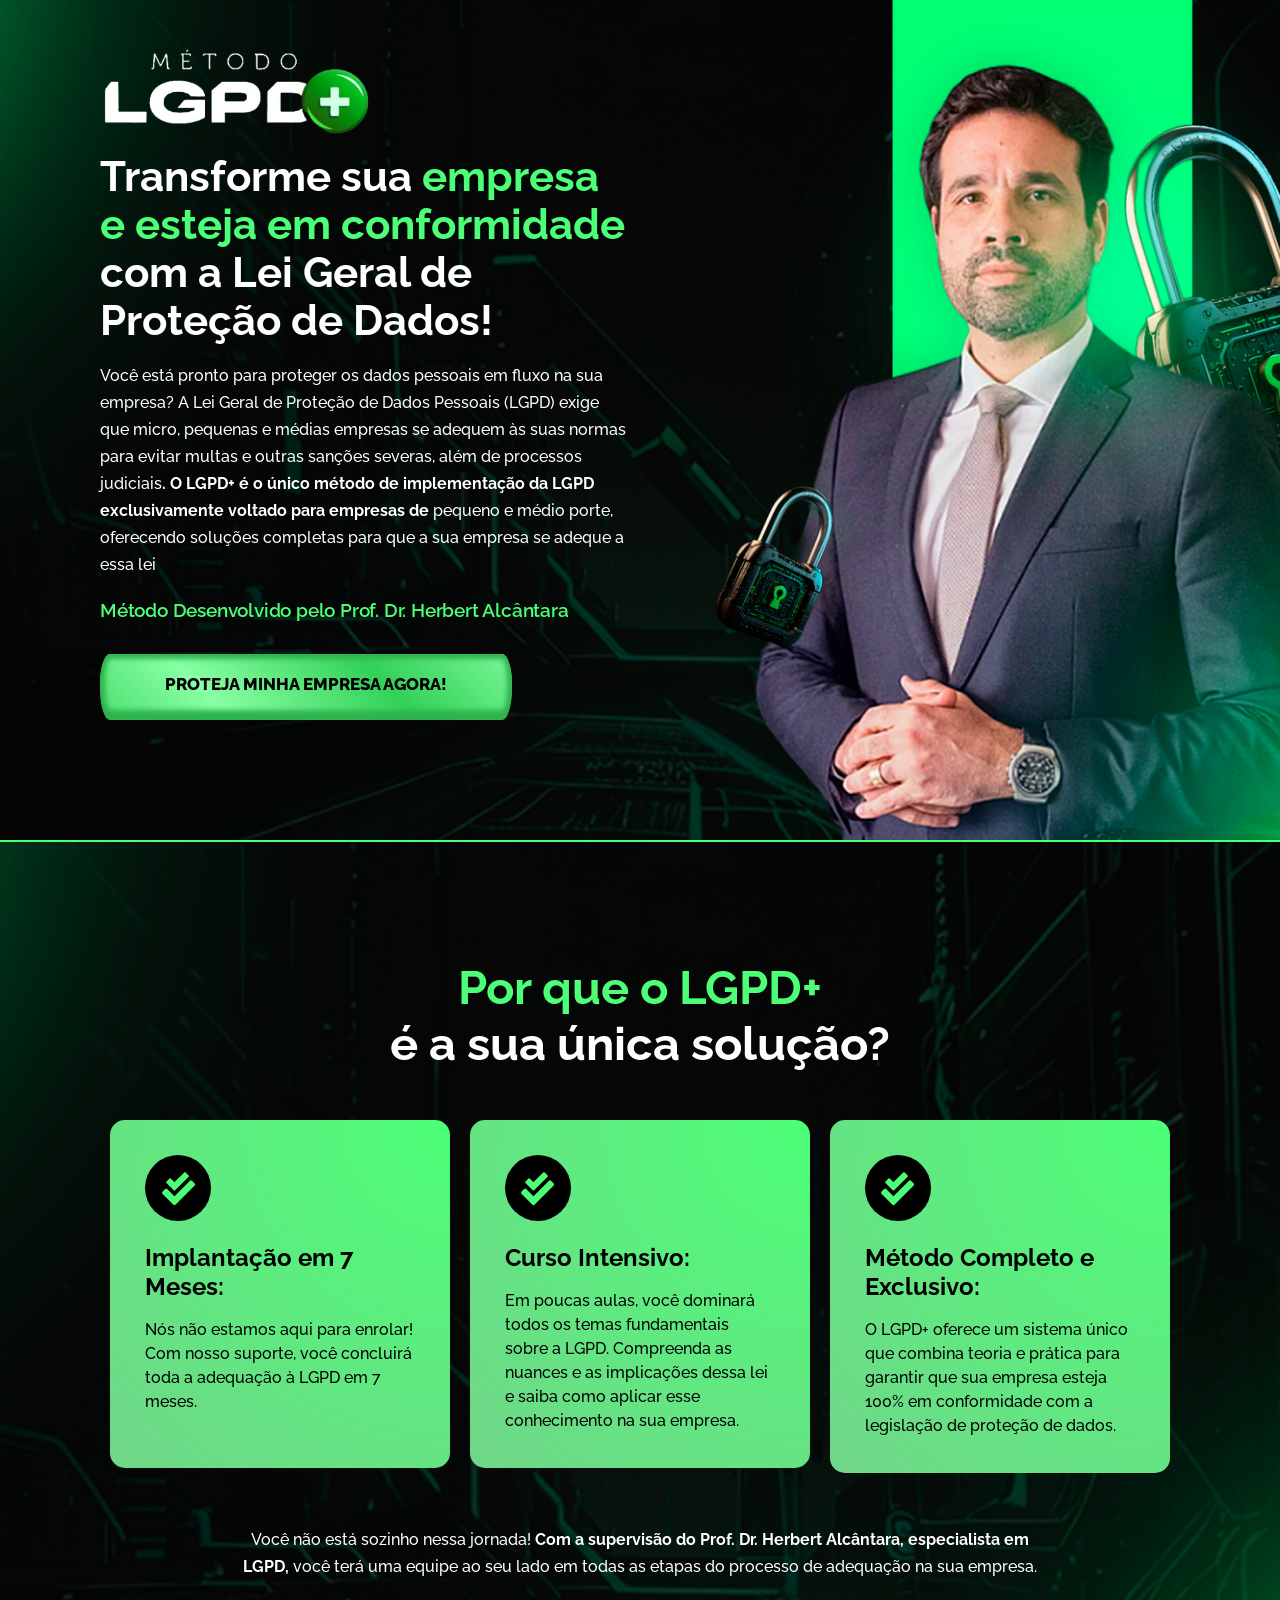
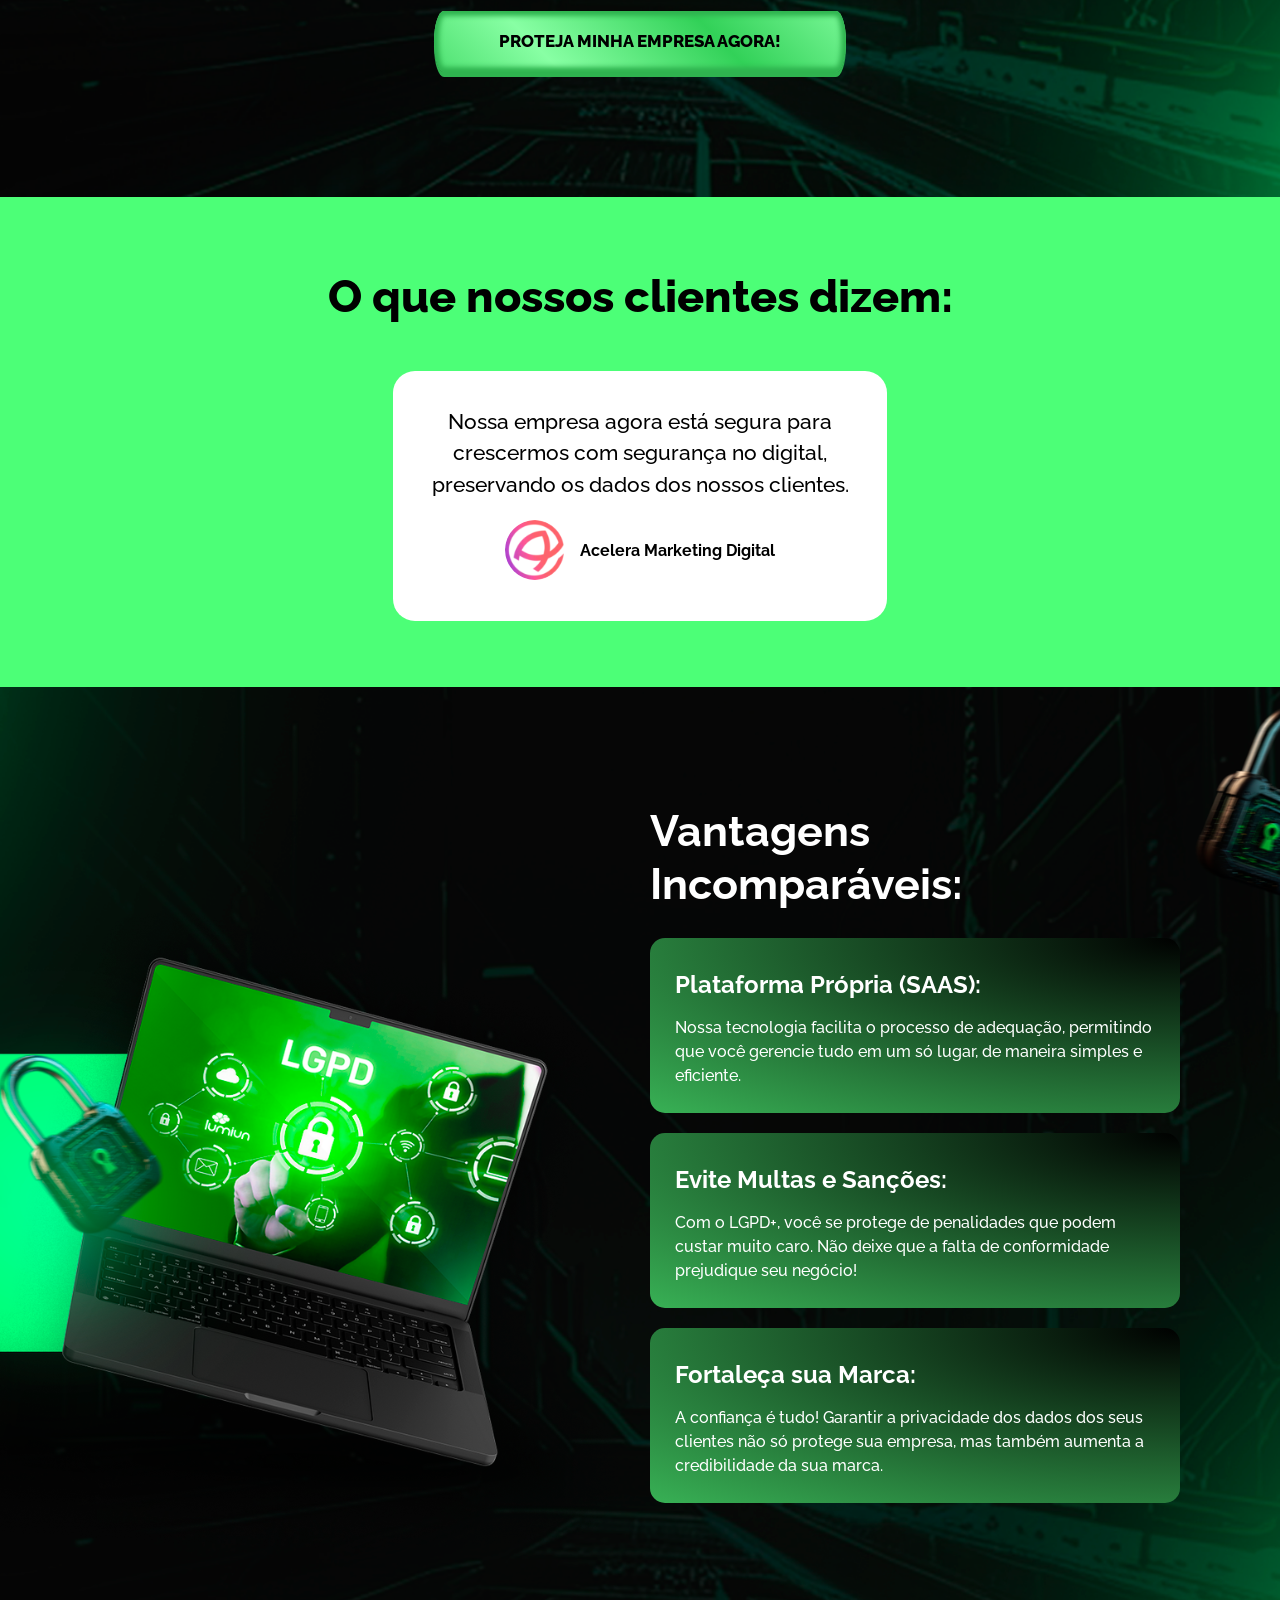
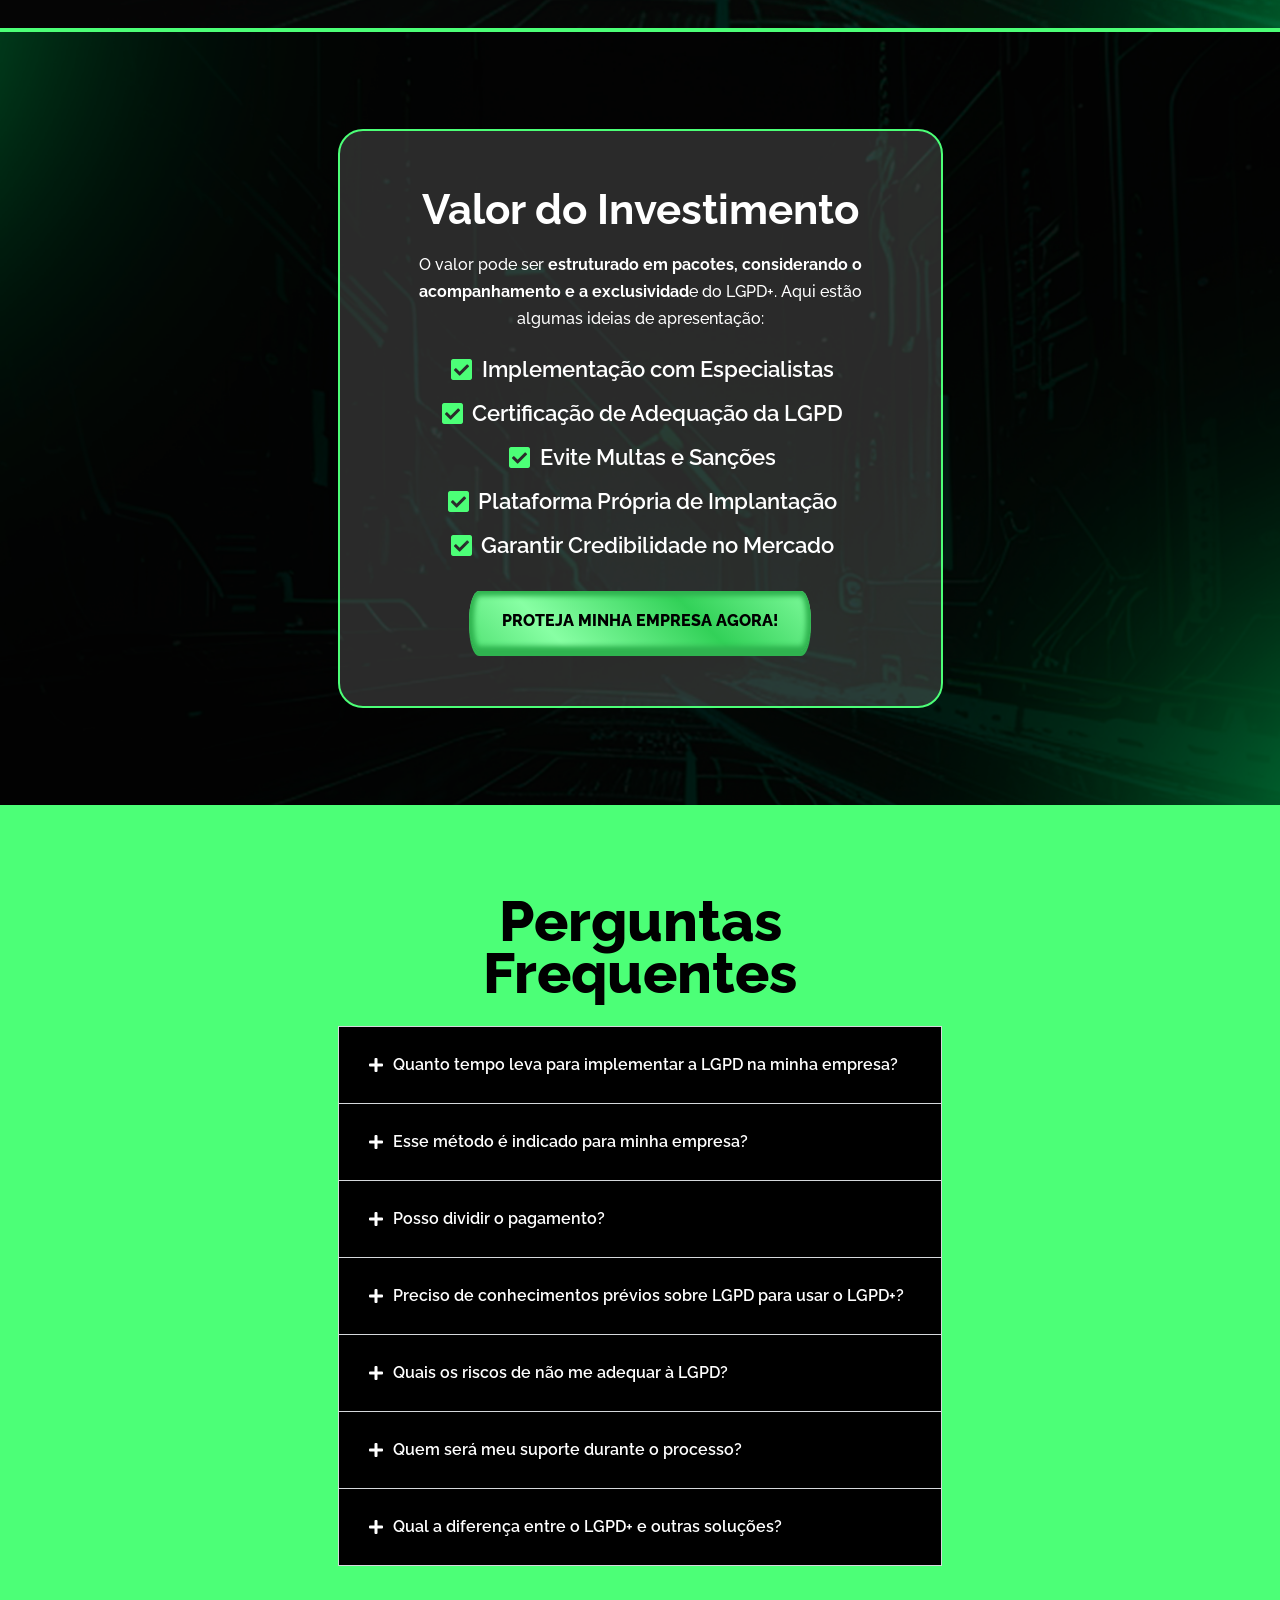
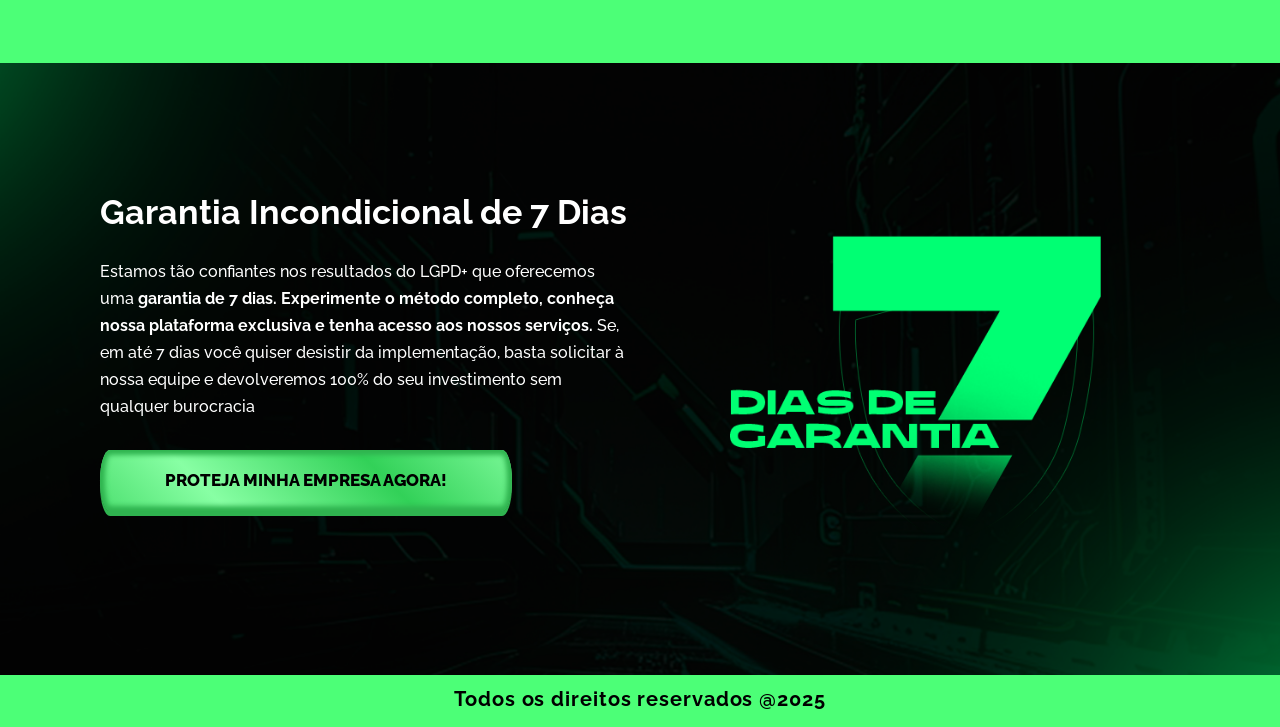
==== commit 56274a68: "fix: remove scripts do Elementor Pro e corrige publicPath/assets (chunks em assets/js)" ====
--- a/index.html
+++ b/index.html
@@ -636,19 +636,15 @@
 <script src="assets/frontend-modules.min_Uncy.js" id="elementor-frontend-modules-js"></script>
 <script src="assets/core.min_Uncy.js" id="jquery-ui-core-js"></script>
 <script id="elementor-frontend-js-before">
-var elementorFrontendConfig = {"environmentMode":{"edit":false,"wpPreview":false,"isScriptDebug":false},"i18n":{"shareOnFacebook":"Share on Facebook","shareOnTwitter":"Share on Twitter","pinIt":"Pin it","download":"Download","downloadImage":"Download image","fullscreen":"Fullscreen","zoom":"Zoom","share":"Share","playVideo":"Play Video","previous":"Previous","next":"Next","close":"Close","a11yCarouselPrevSlideMessage":"Previous slide","a11yCarouselNextSlideMessage":"Next slide","a11yCarouselFirstSlideMessage":"This is the first slide","a11yCarouselLastSlideMessage":"This is the last slide","a11yCarouselPaginationBulletMessage":"Go to slide"},"is_rtl":false,"breakpoints":{"xs":0,"sm":480,"md":768,"lg":1025,"xl":1440,"xxl":1600},"responsive":{"breakpoints":{"mobile":{"label":"Mobile Portrait","value":767,"default_value":767,"direction":"max","is_enabled":true},"mobile_extra":{"label":"Mobile Landscape","value":880,"default_value":880,"direction":"max","is_enabled":false},"tablet":{"label":"Tablet Portrait","value":1024,"default_value":1024,"direction":"max","is_enabled":true},"tablet_extra":{"label":"Tablet Landscape","value":1200,"default_value":1200,"direction":"max","is_enabled":false},"laptop":{"label":"Laptop","value":1366,"default_value":1366,"direction":"max","is_enabled":false},"widescreen":{"label":"Widescreen","value":2400,"default_value":2400,"direction":"min","is_enabled":false}},"hasCustomBreakpoints":false},"version":"4.1.1","is_static":false,"experimentalFeatures":{"additional_custom_breakpoints":true,"theme_builder_v2":true,"hello-theme-header-footer":true,"global_classes_should_enforce_capabilities":true,"e_variables":true,"e_opt_in_v4_page":true,"e_components":true,"e_interactions":true,"e_widget_creation":true,"import-export-customization":true,"page-transitions":true,"notes":true,"form-submissions":true,"e_scroll_snap":true},"urls":{"assets":"https:\/\/lgpdmais.site\/wp-content\/plugins\/elementor\/assets\/","ajaxurl":"https:\/\/lgpdmais.site\/wp-admin\/admin-ajax.php","uploadUrl":"https:\/\/lgpdmais.site\/wp-content\/uploads"},"nonces":{"floatingButtonsClickTracking":"444fbfea30","atomicFormsSendForm":"b215f3b355"},"swiperClass":"swiper","settings":{"page":[],"editorPreferences":[]},"kit":{"active_breakpoints":["viewport_mobile","viewport_tablet"],"global_image_lightbox":"yes","lightbox_enable_counter":"yes","lightbox_enable_fullscreen":"yes","lightbox_enable_zoom":"yes","lightbox_enable_share":"yes","lightbox_title_src":"title","lightbox_description_src":"description","hello_header_logo_type":"title","hello_footer_logo_type":"logo"},"post":{"id":21,"title":"LGPD%2B","excerpt":"","featuredImage":false}};
+var elementorFrontendConfig = {"environmentMode":{"edit":false,"wpPreview":false,"isScriptDebug":false},"i18n":{"shareOnFacebook":"Share on Facebook","shareOnTwitter":"Share on Twitter","pinIt":"Pin it","download":"Download","downloadImage":"Download image","fullscreen":"Fullscreen","zoom":"Zoom","share":"Share","playVideo":"Play Video","previous":"Previous","next":"Next","close":"Close","a11yCarouselPrevSlideMessage":"Previous slide","a11yCarouselNextSlideMessage":"Next slide","a11yCarouselFirstSlideMessage":"This is the first slide","a11yCarouselLastSlideMessage":"This is the last slide","a11yCarouselPaginationBulletMessage":"Go to slide"},"is_rtl":false,"breakpoints":{"xs":0,"sm":480,"md":768,"lg":1025,"xl":1440,"xxl":1600},"responsive":{"breakpoints":{"mobile":{"label":"Mobile Portrait","value":767,"default_value":767,"direction":"max","is_enabled":true},"mobile_extra":{"label":"Mobile Landscape","value":880,"default_value":880,"direction":"max","is_enabled":false},"tablet":{"label":"Tablet Portrait","value":1024,"default_value":1024,"direction":"max","is_enabled":true},"tablet_extra":{"label":"Tablet Landscape","value":1200,"default_value":1200,"direction":"max","is_enabled":false},"laptop":{"label":"Laptop","value":1366,"default_value":1366,"direction":"max","is_enabled":false},"widescreen":{"label":"Widescreen","value":2400,"default_value":2400,"direction":"min","is_enabled":false}},"hasCustomBreakpoints":false},"version":"4.1.1","is_static":false,"experimentalFeatures":{"additional_custom_breakpoints":true,"theme_builder_v2":true,"hello-theme-header-footer":true,"global_classes_should_enforce_capabilities":true,"e_variables":true,"e_opt_in_v4_page":true,"e_components":true,"e_interactions":true,"e_widget_creation":true,"import-export-customization":true,"page-transitions":true,"notes":true,"form-submissions":true,"e_scroll_snap":true},"urls":{"assets":"assets\/","ajaxurl":"https:\/\/lgpdmais.site\/wp-admin\/admin-ajax.php","uploadUrl":"https:\/\/lgpdmais.site\/wp-content\/uploads"},"nonces":{"floatingButtonsClickTracking":"444fbfea30","atomicFormsSendForm":"b215f3b355"},"swiperClass":"swiper","settings":{"page":[],"editorPreferences":[]},"kit":{"active_breakpoints":["viewport_mobile","viewport_tablet"],"global_image_lightbox":"yes","lightbox_enable_counter":"yes","lightbox_enable_fullscreen":"yes","lightbox_enable_zoom":"yes","lightbox_enable_share":"yes","lightbox_title_src":"title","lightbox_description_src":"description","hello_header_logo_type":"title","hello_footer_logo_type":"logo"},"post":{"id":21,"title":"LGPD%2B","excerpt":"","featuredImage":false}};
 </script>
 <script src="assets/frontend.min_002_Uncy.js" id="elementor-frontend-js"></script><span id="elementor-device-mode" class="elementor-screen-only"></span>
-<script src="assets/webpack-pro.runtime.min_Uncy.js" id="elementor-pro-webpack-runtime-js"></script>
 <script src="assets/hooks.min_Uncy.js" id="wp-hooks-js"></script>
 <script src="assets/i18n.min_Uncy.js" id="wp-i18n-js"></script>
 <script id="wp-i18n-js-after">
 wp.i18n.setLocaleData( { 'text direction\u0004ltr': [ 'ltr' ] } );
 </script>
-<script id="elementor-pro-frontend-js-before">
-</script>
-<script src="assets/frontend.min_Uncy.js" id="elementor-pro-frontend-js"></script>
-<script src="assets/preloaded-elements-handlers.min_Uncy.js" id="pro-preloaded-elements-handlers-js"></script><svg style="display: none;" class="e-font-icon-svg-symbols"></svg>
+<svg style="display: none;" class="e-font-icon-svg-symbols"></svg>
 	
 
 
--- a/assets/post-21_Uncy.css
+++ b/assets/post-21_Uncy.css
@@ -1,5 +1,5 @@
-.elementor-21 .elementor-element.elementor-element-3480041e:not(.elementor-motion-effects-element-type-background), .elementor-21 .elementor-element.elementor-element-3480041e > .elementor-motion-effects-container > .elementor-motion-effects-layer{background-color:#0E0E0E;background-image:url("assets/screenshot-connccsexxxxsacsaxxxxxxxen.site-2024-10-28-18-15-31-707.png");background-position:center center;background-size:cover;}.elementor-21 .elementor-element.elementor-element-3480041e > .elementor-container{max-width:1100px;}.elementor-21 .elementor-element.elementor-element-3480041e{border-style:solid;border-width:0px 0px 2px 0px;border-color:#4CFF77;transition:background 0.3s, border 0.3s, border-radius 0.3s, box-shadow 0.3s;padding:115px 0px 115px 0px;}.elementor-21 .elementor-element.elementor-element-3480041e > .elementor-background-overlay{transition:background 0.3s, border-radius 0.3s, opacity 0.3s;}.elementor-widget-image .widget-image-caption{color:var( --e-global-color-text );font-family:var( --e-global-typography-text-font-family ), Sans-serif;font-weight:var( --e-global-typography-text-font-weight );}.elementor-21 .elementor-element.elementor-element-439b3355 > .elementor-widget-container{margin:-15% -3% -2% -2%;}.elementor-21 .elementor-element.elementor-element-439b3355{text-align:start;}.elementor-21 .elementor-element.elementor-element-439b3355 img{width:52%;}.elementor-widget-text-editor{font-family:var( --e-global-typography-text-font-family ), Sans-serif;font-weight:var( --e-global-typography-text-font-weight );color:var( --e-global-color-text );}.elementor-widget-text-editor.elementor-drop-cap-view-stacked .elementor-drop-cap{background-color:var( --e-global-color-primary );}.elementor-widget-text-editor.elementor-drop-cap-view-framed .elementor-drop-cap, .elementor-widget-text-editor.elementor-drop-cap-view-default .elementor-drop-cap{color:var( --e-global-color-primary );border-color:var( --e-global-color-primary );}.elementor-21 .elementor-element.elementor-element-2779e277{font-family:"Raleway", Sans-serif;font-size:42px;font-weight:700;line-height:48px;color:#FFFFFF;}.elementor-21 .elementor-element.elementor-element-51f2ea4a > .elementor-widget-container{margin:-17px 0px 0px 0px;}.elementor-21 .elementor-element.elementor-element-51f2ea4a{font-family:"Raleway", Sans-serif;font-weight:500;line-height:27px;color:#FFFFFF;}.elementor-21 .elementor-element.elementor-element-477ba338 > .elementor-widget-container{margin:-5% 0% -2% 0%;}.elementor-21 .elementor-element.elementor-element-477ba338{font-family:"Raleway", Sans-serif;font-size:19px;font-weight:600;line-height:48px;letter-spacing:-0.2px;color:#4CFF77;}.elementor-widget-button .elementor-button{background-color:var( --e-global-color-accent );font-family:var( --e-global-typography-accent-font-family ), Sans-serif;font-weight:var( --e-global-typography-accent-font-weight );}.elementor-21 .elementor-element.elementor-element-4fafd419 .elementor-button{background-color:#32D158;font-family:"Raleway", Sans-serif;font-size:17px;font-weight:800;fill:#000000;color:#000000;border-radius:5px 5px 5px 5px;padding:22px 65px 22px 65px;}.elementor-21 .elementor-element.elementor-element-4fafd419 > .elementor-widget-container{margin:-4px 0px 0px 0px;}.elementor-21 .elementor-element.elementor-element-7a998cdf:not(.elementor-motion-effects-element-type-background), .elementor-21 .elementor-element.elementor-element-7a998cdf > .elementor-motion-effects-container > .elementor-motion-effects-layer{background-color:#0E0E0E;background-image:url("assets/screenshot-connccsccsaccsexxxxxxxxxxen.site-2024-10-28-18-15-31-707.png");background-position:center center;background-size:cover;}.elementor-21 .elementor-element.elementor-element-7a998cdf > .elementor-container{max-width:1100px;}.elementor-21 .elementor-element.elementor-element-7a998cdf{transition:background 0.3s, border 0.3s, border-radius 0.3s, box-shadow 0.3s;padding:115px 0px 115px 0px;}.elementor-21 .elementor-element.elementor-element-7a998cdf > .elementor-background-overlay{transition:background 0.3s, border-radius 0.3s, opacity 0.3s;}.elementor-21 .elementor-element.elementor-element-3e569d96{text-align:center;font-family:"Raleway", Sans-serif;font-size:47px;font-weight:700;line-height:42px;color:#FFFFFF;}.elementor-21 .elementor-element.elementor-element-1bb7db67{margin-top:1%;margin-bottom:0%;}.elementor-widget-icon-box.elementor-view-stacked .elementor-icon{background-color:var( --e-global-color-primary );}.elementor-widget-icon-box.elementor-view-framed .elementor-icon, .elementor-widget-icon-box.elementor-view-default .elementor-icon{fill:var( --e-global-color-primary );color:var( --e-global-color-primary );border-color:var( --e-global-color-primary );}.elementor-widget-icon-box .elementor-icon-box-title, .elementor-widget-icon-box .elementor-icon-box-title a{font-family:var( --e-global-typography-primary-font-family ), Sans-serif;font-weight:var( --e-global-typography-primary-font-weight );}.elementor-widget-icon-box .elementor-icon-box-title{color:var( --e-global-color-primary );}.elementor-widget-icon-box:has(:hover) .elementor-icon-box-title,
-					 .elementor-widget-icon-box:has(:focus) .elementor-icon-box-title{color:var( --e-global-color-primary );}.elementor-widget-icon-box .elementor-icon-box-description{font-family:var( --e-global-typography-text-font-family ), Sans-serif;font-weight:var( --e-global-typography-text-font-weight );color:var( --e-global-color-text );}.elementor-21 .elementor-element.elementor-element-1816b2cb > .elementor-widget-container{background-color:transparent;padding:35px 35px 30px 35px;background-image:radial-gradient(at top right, #4CFF77 0%, #71D689 100%);border-radius:15px 15px 15px 15px;}.elementor-21 .elementor-element.elementor-element-1816b2cb .elementor-icon-box-wrapper{text-align:start;gap:15px;}.elementor-21 .elementor-element.elementor-element-1816b2cb.elementor-view-stacked .elementor-icon{background-color:#000000;fill:#4CFF77;color:#4CFF77;}.elementor-21 .elementor-element.elementor-element-1816b2cb.elementor-view-framed .elementor-icon, .elementor-21 .elementor-element.elementor-element-1816b2cb.elementor-view-default .elementor-icon{fill:#000000;color:#000000;border-color:#000000;}.elementor-21 .elementor-element.elementor-element-1816b2cb.elementor-view-framed .elementor-icon{background-color:#4CFF77;}.elementor-21 .elementor-element.elementor-element-1816b2cb .elementor-icon{font-size:33px;}.elementor-21 .elementor-element.elementor-element-1816b2cb .elementor-icon-box-title, .elementor-21 .elementor-element.elementor-element-1816b2cb .elementor-icon-box-title a{font-family:"Raleway", Sans-serif;font-size:24px;font-weight:700;}.elementor-21 .elementor-element.elementor-element-1816b2cb .elementor-icon-box-title{color:#000000;}.elementor-21 .elementor-element.elementor-element-1816b2cb .elementor-icon-box-description{font-family:"Raleway", Sans-serif;font-size:16px;font-weight:500;color:#000000;}.elementor-21 .elementor-element.elementor-element-308a18d > .elementor-widget-container{background-color:transparent;padding:35px 35px 35px 35px;background-image:radial-gradient(at top right, #4CFF77 0%, #71D689 100%);border-radius:15px 15px 15px 15px;}.elementor-21 .elementor-element.elementor-element-308a18d .elementor-icon-box-wrapper{text-align:start;gap:15px;}.elementor-21 .elementor-element.elementor-element-308a18d.elementor-view-stacked .elementor-icon{background-color:#000000;fill:#4CFF77;color:#4CFF77;}.elementor-21 .elementor-element.elementor-element-308a18d.elementor-view-framed .elementor-icon, .elementor-21 .elementor-element.elementor-element-308a18d.elementor-view-default .elementor-icon{fill:#000000;color:#000000;border-color:#000000;}.elementor-21 .elementor-element.elementor-element-308a18d.elementor-view-framed .elementor-icon{background-color:#4CFF77;}.elementor-21 .elementor-element.elementor-element-308a18d .elementor-icon{font-size:33px;}.elementor-21 .elementor-element.elementor-element-308a18d .elementor-icon-box-title, .elementor-21 .elementor-element.elementor-element-308a18d .elementor-icon-box-title a{font-family:"Raleway", Sans-serif;font-size:24px;font-weight:700;}.elementor-21 .elementor-element.elementor-element-308a18d .elementor-icon-box-title{color:#000000;}.elementor-21 .elementor-element.elementor-element-308a18d .elementor-icon-box-description{font-family:"Raleway", Sans-serif;font-size:16px;font-weight:500;color:#000000;}.elementor-21 .elementor-element.elementor-element-68ee6244 > .elementor-widget-container{background-color:transparent;padding:35px 35px 35px 35px;background-image:radial-gradient(at top right, #4CFF77 0%, #71D689 100%);border-radius:15px 15px 15px 15px;}.elementor-21 .elementor-element.elementor-element-68ee6244 .elementor-icon-box-wrapper{text-align:start;gap:15px;}.elementor-21 .elementor-element.elementor-element-68ee6244.elementor-view-stacked .elementor-icon{background-color:#000000;fill:#4CFF77;color:#4CFF77;}.elementor-21 .elementor-element.elementor-element-68ee6244.elementor-view-framed .elementor-icon, .elementor-21 .elementor-element.elementor-element-68ee6244.elementor-view-default .elementor-icon{fill:#000000;color:#000000;border-color:#000000;}.elementor-21 .elementor-element.elementor-element-68ee6244.elementor-view-framed .elementor-icon{background-color:#4CFF77;}.elementor-21 .elementor-element.elementor-element-68ee6244 .elementor-icon{font-size:33px;}.elementor-21 .elementor-element.elementor-element-68ee6244 .elementor-icon-box-title, .elementor-21 .elementor-element.elementor-element-68ee6244 .elementor-icon-box-title a{font-family:"Raleway", Sans-serif;font-size:24px;font-weight:700;}.elementor-21 .elementor-element.elementor-element-68ee6244 .elementor-icon-box-title{color:#000000;}.elementor-21 .elementor-element.elementor-element-68ee6244 .elementor-icon-box-description{font-family:"Raleway", Sans-serif;font-size:16px;font-weight:500;color:#000000;}.elementor-21 .elementor-element.elementor-element-2a40ac4a > .elementor-widget-container{margin:4% 12% 0% 12%;}.elementor-21 .elementor-element.elementor-element-2a40ac4a{text-align:center;font-family:"Raleway", Sans-serif;font-weight:500;line-height:27px;color:#FFFFFF;}.elementor-21 .elementor-element.elementor-element-5d1bd054 .elementor-button{background-color:#4CFF77;font-family:"Raleway", Sans-serif;font-size:17px;font-weight:800;fill:#000000;color:#000000;border-radius:5px 5px 5px 5px;padding:22px 65px 22px 65px;}.elementor-21 .elementor-element.elementor-element-5d1bd054 > .elementor-widget-container{margin:-4px 0px 0px 0px;}.elementor-21 .elementor-element.elementor-element-3769c4e6:not(.elementor-motion-effects-element-type-background), .elementor-21 .elementor-element.elementor-element-3769c4e6 > .elementor-motion-effects-container > .elementor-motion-effects-layer{background-color:#4CFF77;}.elementor-21 .elementor-element.elementor-element-3769c4e6 > .elementor-container{max-width:727px;}.elementor-21 .elementor-element.elementor-element-3769c4e6{transition:background 0.3s, border 0.3s, border-radius 0.3s, box-shadow 0.3s;padding:71px 0px 54px 0px;}.elementor-21 .elementor-element.elementor-element-3769c4e6 > .elementor-background-overlay{transition:background 0.3s, border-radius 0.3s, opacity 0.3s;}.elementor-21 .elementor-element.elementor-element-2dacb9fa{text-align:center;font-family:"Raleway", Sans-serif;font-size:45px;font-weight:800;line-height:38px;color:#000000;}.elementor-widget-testimonial .elementor-testimonial-content{color:var( --e-global-color-text );font-family:var( --e-global-typography-text-font-family ), Sans-serif;font-weight:var( --e-global-typography-text-font-weight );}.elementor-widget-testimonial .elementor-testimonial-name{color:var( --e-global-color-primary );font-family:var( --e-global-typography-primary-font-family ), Sans-serif;font-weight:var( --e-global-typography-primary-font-weight );}.elementor-widget-testimonial .elementor-testimonial-job{color:var( --e-global-color-secondary );font-family:var( --e-global-typography-secondary-font-family ), Sans-serif;font-weight:var( --e-global-typography-secondary-font-weight );}.elementor-21 .elementor-element.elementor-element-3aca8314 > .elementor-widget-container{background-color:#FFFFFF;margin:3% 15% 0% 15%;padding:35px 35px 35px 35px;border-radius:22px 22px 22px 22px;}.elementor-21 .elementor-element.elementor-element-3aca8314 .elementor-testimonial-wrapper{text-align:center;}.elementor-21 .elementor-element.elementor-element-3aca8314 .elementor-testimonial-content{color:#000000;font-family:"Raleway", Sans-serif;font-weight:500;}.elementor-21 .elementor-element.elementor-element-3aca8314 .elementor-testimonial-name{color:#000000;font-family:"Raleway", Sans-serif;font-weight:700;}.elementor-21 .elementor-element.elementor-element-3aca8314 .elementor-testimonial-job{color:#000000;}.elementor-21 .elementor-element.elementor-element-758ba741:not(.elementor-motion-effects-element-type-background), .elementor-21 .elementor-element.elementor-element-758ba741 > .elementor-motion-effects-container > .elementor-motion-effects-layer{background-color:#0E0E0E;background-image:url("assets/screenshot-connezazazaxcccccccccsen.site-2024-10-28-18-15-51-362.png");background-position:center center;background-size:cover;}.elementor-21 .elementor-element.elementor-element-758ba741 > .elementor-container{max-width:1100px;}.elementor-21 .elementor-element.elementor-element-758ba741{border-style:solid;border-width:2px 0px 2px 0px;border-color:#4CFF77;transition:background 0.3s, border 0.3s, border-radius 0.3s, box-shadow 0.3s;padding:115px 0px 115px 0px;}.elementor-21 .elementor-element.elementor-element-758ba741 > .elementor-background-overlay{transition:background 0.3s, border-radius 0.3s, opacity 0.3s;}.elementor-21 .elementor-element.elementor-element-60ce381a{font-family:"Raleway", Sans-serif;font-size:43px;font-weight:700;line-height:39px;color:#FFFFFF;}.elementor-21 .elementor-element.elementor-element-1789b6b > .elementor-widget-container{background-color:transparent;padding:25px 25px 25px 25px;background-image:radial-gradient(at top right, #000000 0%, #38B155 100%);border-radius:15px 15px 15px 15px;}.elementor-21 .elementor-element.elementor-element-1789b6b .elementor-icon-box-wrapper{text-align:start;}.elementor-21 .elementor-element.elementor-element-1789b6b .elementor-icon-box-title, .elementor-21 .elementor-element.elementor-element-1789b6b .elementor-icon-box-title a{font-family:"Raleway", Sans-serif;font-size:24px;font-weight:700;}.elementor-21 .elementor-element.elementor-element-1789b6b .elementor-icon-box-title{color:#FFFFFF;}.elementor-21 .elementor-element.elementor-element-1789b6b .elementor-icon-box-description{font-family:"Raleway", Sans-serif;font-size:16px;font-weight:500;color:#FFFFFF;}.elementor-21 .elementor-element.elementor-element-a1bef91 > .elementor-widget-container{background-color:transparent;padding:25px 25px 25px 25px;background-image:radial-gradient(at top right, #000000 0%, #38B155 100%);border-radius:15px 15px 15px 15px;}.elementor-21 .elementor-element.elementor-element-a1bef91 .elementor-icon-box-wrapper{text-align:start;}.elementor-21 .elementor-element.elementor-element-a1bef91 .elementor-icon-box-title, .elementor-21 .elementor-element.elementor-element-a1bef91 .elementor-icon-box-title a{font-family:"Raleway", Sans-serif;font-size:24px;font-weight:700;}.elementor-21 .elementor-element.elementor-element-a1bef91 .elementor-icon-box-title{color:#FFFFFF;}.elementor-21 .elementor-element.elementor-element-a1bef91 .elementor-icon-box-description{font-family:"Raleway", Sans-serif;font-size:16px;font-weight:500;color:#FFFFFF;}.elementor-21 .elementor-element.elementor-element-22fe7dd9 > .elementor-widget-container{background-color:transparent;padding:25px 25px 25px 25px;background-image:radial-gradient(at top right, #000000 0%, #38B155 100%);border-radius:15px 15px 15px 15px;}.elementor-21 .elementor-element.elementor-element-22fe7dd9 .elementor-icon-box-wrapper{text-align:start;}.elementor-21 .elementor-element.elementor-element-22fe7dd9 .elementor-icon-box-title, .elementor-21 .elementor-element.elementor-element-22fe7dd9 .elementor-icon-box-title a{font-family:"Raleway", Sans-serif;font-size:24px;font-weight:700;}.elementor-21 .elementor-element.elementor-element-22fe7dd9 .elementor-icon-box-title{color:#FFFFFF;}.elementor-21 .elementor-element.elementor-element-22fe7dd9 .elementor-icon-box-description{font-family:"Raleway", Sans-serif;font-size:16px;font-weight:500;color:#FFFFFF;}.elementor-21 .elementor-element.elementor-element-64c5998d:not(.elementor-motion-effects-element-type-background), .elementor-21 .elementor-element.elementor-element-64c5998d > .elementor-motion-effects-container > .elementor-motion-effects-layer{background-color:#0E0E0E;background-image:url("assets/screenshot-connccsccsaccsexxxxxxxxxxen.site-2024-10-28-18-15-31-707.png");background-position:center center;background-size:cover;}.elementor-21 .elementor-element.elementor-element-64c5998d > .elementor-background-overlay{background-color:#000000;opacity:0.5;transition:background 0.3s, border-radius 0.3s, opacity 0.3s;}.elementor-21 .elementor-element.elementor-element-64c5998d > .elementor-container{max-width:625px;}.elementor-21 .elementor-element.elementor-element-64c5998d{border-style:solid;border-width:2px 0px 0px 0px;border-color:#4CFF77;transition:background 0.3s, border 0.3s, border-radius 0.3s, box-shadow 0.3s;padding:87px 0px 87px 0px;}.elementor-21 .elementor-element.elementor-element-1833bcdf:not(.elementor-motion-effects-element-type-background), .elementor-21 .elementor-element.elementor-element-1833bcdf > .elementor-motion-effects-container > .elementor-motion-effects-layer{background-color:#D3D2D230;}.elementor-21 .elementor-element.elementor-element-1833bcdf{border-style:solid;border-width:2px 2px 2px 2px;border-color:#4CFF77;transition:background 0.3s, border 0.3s, border-radius 0.3s, box-shadow 0.3s;padding:45px 45px 45px 45px;}.elementor-21 .elementor-element.elementor-element-1833bcdf, .elementor-21 .elementor-element.elementor-element-1833bcdf > .elementor-background-overlay{border-radius:25px 25px 25px 25px;}.elementor-21 .elementor-element.elementor-element-1833bcdf > .elementor-background-overlay{transition:background 0.3s, border-radius 0.3s, opacity 0.3s;}.elementor-21 .elementor-element.elementor-element-2c11cfc8{text-align:center;font-family:"Raleway", Sans-serif;font-size:42px;font-weight:700;line-height:48px;color:#FFFFFF;}.elementor-21 .elementor-element.elementor-element-6ed0e912 > .elementor-widget-container{margin:-17px 0px 0px 0px;}.elementor-21 .elementor-element.elementor-element-6ed0e912{text-align:center;font-family:"Raleway", Sans-serif;font-weight:500;line-height:27px;color:#FFFFFF;}.elementor-widget-icon-list .elementor-icon-list-item:not(:last-child):after{border-color:var( --e-global-color-text );}.elementor-widget-icon-list .elementor-icon-list-icon i{color:var( --e-global-color-primary );}.elementor-widget-icon-list .elementor-icon-list-icon svg{fill:var( --e-global-color-primary );}.elementor-widget-icon-list .elementor-icon-list-item > .elementor-icon-list-text, .elementor-widget-icon-list .elementor-icon-list-item > a{font-family:var( --e-global-typography-text-font-family ), Sans-serif;font-weight:var( --e-global-typography-text-font-weight );}.elementor-widget-icon-list .elementor-icon-list-text{color:var( --e-global-color-secondary );}.elementor-21 .elementor-element.elementor-element-3a8cc507 > .elementor-widget-container{margin:-14px 0px 0px 0px;}.elementor-21 .elementor-element.elementor-element-3a8cc507 .elementor-icon-list-items:not(.elementor-inline-items) .elementor-icon-list-item:not(:last-child){padding-block-end:calc(11px/2);}.elementor-21 .elementor-element.elementor-element-3a8cc507 .elementor-icon-list-items:not(.elementor-inline-items) .elementor-icon-list-item:not(:first-child){margin-block-start:calc(11px/2);}.elementor-21 .elementor-element.elementor-element-3a8cc507 .elementor-icon-list-items.elementor-inline-items .elementor-icon-list-item{margin-inline:calc(11px/2);}.elementor-21 .elementor-element.elementor-element-3a8cc507 .elementor-icon-list-items.elementor-inline-items{margin-inline:calc(-11px/2);}.elementor-21 .elementor-element.elementor-element-3a8cc507 .elementor-icon-list-items.elementor-inline-items .elementor-icon-list-item:after{inset-inline-end:calc(-11px/2);}.elementor-21 .elementor-element.elementor-element-3a8cc507 .elementor-icon-list-icon i{color:#4CFF77;transition:color 0.3s;}.elementor-21 .elementor-element.elementor-element-3a8cc507 .elementor-icon-list-icon svg{fill:#4CFF77;transition:fill 0.3s;}.elementor-21 .elementor-element.elementor-element-3a8cc507{--e-icon-list-icon-size:24px;--icon-vertical-offset:0px;}.elementor-21 .elementor-element.elementor-element-3a8cc507 .elementor-icon-list-item > .elementor-icon-list-text, .elementor-21 .elementor-element.elementor-element-3a8cc507 .elementor-icon-list-item > a{font-family:"Raleway", Sans-serif;font-size:22px;font-weight:600;}.elementor-21 .elementor-element.elementor-element-3a8cc507 .elementor-icon-list-text{color:#FFFFFF;transition:color 0.3s;}.elementor-21 .elementor-element.elementor-element-293df2e4 .elementor-button{background-color:#4CFF77;font-family:"Raleway", Sans-serif;font-size:16px;font-weight:800;fill:#000000;color:#000000;border-radius:5px 5px 5px 5px;padding:22px 33px 22px 33px;}.elementor-21 .elementor-element.elementor-element-293df2e4 > .elementor-widget-container{margin:9px 0px 0px 0px;}.elementor-21 .elementor-element.elementor-element-63b38920:not(.elementor-motion-effects-element-type-background), .elementor-21 .elementor-element.elementor-element-63b38920 > .elementor-motion-effects-container > .elementor-motion-effects-layer{background-color:#4CFF77;}.elementor-21 .elementor-element.elementor-element-63b38920 > .elementor-container{max-width:1100px;}.elementor-21 .elementor-element.elementor-element-63b38920{transition:background 0.3s, border 0.3s, border-radius 0.3s, box-shadow 0.3s;padding:87px 0px 87px 0px;}.elementor-21 .elementor-element.elementor-element-63b38920 > .elementor-background-overlay{transition:background 0.3s, border-radius 0.3s, opacity 0.3s;}.elementor-21 .elementor-element.elementor-element-7972d7e3{text-align:center;font-family:"Raleway", Sans-serif;font-size:57px;font-weight:800;line-height:38px;color:#000000;}.elementor-widget-accordion .elementor-accordion-icon, .elementor-widget-accordion .elementor-accordion-title{color:var( --e-global-color-primary );}.elementor-widget-accordion .elementor-accordion-icon svg{fill:var( --e-global-color-primary );}.elementor-widget-accordion .elementor-active .elementor-accordion-icon, .elementor-widget-accordion .elementor-active .elementor-accordion-title{color:var( --e-global-color-accent );}.elementor-widget-accordion .elementor-active .elementor-accordion-icon svg{fill:var( --e-global-color-accent );}.elementor-widget-accordion .elementor-accordion-title{font-family:var( --e-global-typography-primary-font-family ), Sans-serif;font-weight:var( --e-global-typography-primary-font-weight );}.elementor-widget-accordion .elementor-tab-content{color:var( --e-global-color-text );font-family:var( --e-global-typography-text-font-family ), Sans-serif;font-weight:var( --e-global-typography-text-font-weight );}.elementor-21 .elementor-element.elementor-element-5e7588f0 > .elementor-widget-container{margin:0% 22% 0% 22%;}.elementor-21 .elementor-element.elementor-element-5e7588f0 .elementor-tab-title{background-color:#000000;padding:30px 30px 30px 30px;}.elementor-21 .elementor-element.elementor-element-5e7588f0 .elementor-accordion-icon, .elementor-21 .elementor-element.elementor-element-5e7588f0 .elementor-accordion-title{color:#FFFFFF;}.elementor-21 .elementor-element.elementor-element-5e7588f0 .elementor-accordion-icon svg{fill:#FFFFFF;}.elementor-21 .elementor-element.elementor-element-5e7588f0 .elementor-active .elementor-accordion-icon, .elementor-21 .elementor-element.elementor-element-5e7588f0 .elementor-active .elementor-accordion-title{color:#FFFFFF;}.elementor-21 .elementor-element.elementor-element-5e7588f0 .elementor-active .elementor-accordion-icon svg{fill:#FFFFFF;}.elementor-21 .elementor-element.elementor-element-5e7588f0 .elementor-accordion-title{font-family:"Raleway", Sans-serif;font-weight:600;}.elementor-21 .elementor-element.elementor-element-5e7588f0 .elementor-tab-content{color:#000000;font-family:"Raleway", Sans-serif;font-weight:500;}.elementor-21 .elementor-element.elementor-element-76acf4f6:not(.elementor-motion-effects-element-type-background), .elementor-21 .elementor-element.elementor-element-76acf4f6 > .elementor-motion-effects-container > .elementor-motion-effects-layer{background-color:#0E0E0E;background-image:url("assets/screenshot-connccsccsaccsexxxxxxxxxxen.site-2024-10-28-18-15-31-707.png");background-position:center center;background-size:cover;}.elementor-21 .elementor-element.elementor-element-76acf4f6 > .elementor-background-overlay{background-color:#000000;opacity:0.5;transition:background 0.3s, border-radius 0.3s, opacity 0.3s;}.elementor-21 .elementor-element.elementor-element-76acf4f6 > .elementor-container{max-width:1100px;}.elementor-21 .elementor-element.elementor-element-76acf4f6{transition:background 0.3s, border 0.3s, border-radius 0.3s, box-shadow 0.3s;padding:115px 0px 115px 0px;}.elementor-21 .elementor-element.elementor-element-70011554 > .elementor-widget-container{margin:3% 0% 0% 0%;}.elementor-21 .elementor-element.elementor-element-70011554 img{width:70%;}.elementor-21 .elementor-element.elementor-element-a4ae6e3{font-family:"Raleway", Sans-serif;font-size:34px;font-weight:700;line-height:48px;color:#FFFFFF;}.elementor-21 .elementor-element.elementor-element-152dfece > .elementor-widget-container{margin:-13px 0px 1px 0px;}.elementor-21 .elementor-element.elementor-element-152dfece{font-family:"Raleway", Sans-serif;font-weight:500;line-height:27px;color:#FFFFFF;}.elementor-21 .elementor-element.elementor-element-2351e4a1 .elementor-button{background-color:#4CFF77;font-family:"Raleway", Sans-serif;font-size:17px;font-weight:800;fill:#000000;color:#000000;border-radius:5px 5px 5px 5px;padding:22px 65px 22px 65px;}.elementor-21 .elementor-element.elementor-element-2351e4a1 > .elementor-widget-container{margin:-4px 0px 0px 0px;}.elementor-21 .elementor-element.elementor-element-fc4dfc2 > .elementor-widget-container{margin:3% 0% 0% 0%;}.elementor-21 .elementor-element.elementor-element-fc4dfc2 img{width:70%;}.elementor-21 .elementor-element.elementor-element-2cff81e8:not(.elementor-motion-effects-element-type-background), .elementor-21 .elementor-element.elementor-element-2cff81e8 > .elementor-motion-effects-container > .elementor-motion-effects-layer{background-color:#4CFF77;}.elementor-21 .elementor-element.elementor-element-2cff81e8 > .elementor-container{max-width:1100px;}.elementor-21 .elementor-element.elementor-element-2cff81e8{transition:background 0.3s, border 0.3s, border-radius 0.3s, box-shadow 0.3s;}.elementor-21 .elementor-element.elementor-element-2cff81e8 > .elementor-background-overlay{transition:background 0.3s, border-radius 0.3s, opacity 0.3s;}.elementor-21 .elementor-element.elementor-element-936dfd7 > .elementor-widget-container{margin:1px 0px -10px 0px;}.elementor-21 .elementor-element.elementor-element-936dfd7{text-align:center;font-family:"Raleway", Sans-serif;font-size:20px;font-weight:500;line-height:27px;letter-spacing:0.9px;color:#000000;}@media(max-width:767px){.elementor-21 .elementor-element.elementor-element-3480041e:not(.elementor-motion-effects-element-type-background), .elementor-21 .elementor-element.elementor-element-3480041e > .elementor-motion-effects-container > .elementor-motion-effects-layer{background-image:url("assets/Sem-Titulxassaso-3.png");}.elementor-21 .elementor-element.elementor-element-3480041e{padding:22px 22px 22px 22px;}.elementor-21 .elementor-element.elementor-element-691438f > .elementor-widget-container{margin:-11% -11% -46% -11%;}.elementor-21 .elementor-element.elementor-element-439b3355 > .elementor-widget-container{margin:0% 0% 0% 0%;}.elementor-21 .elementor-element.elementor-element-439b3355{text-align:center;}.elementor-21 .elementor-element.elementor-element-2779e277 > .elementor-widget-container{margin:0px 0px -8px 0px;}.elementor-21 .elementor-element.elementor-element-2779e277{text-align:center;font-size:22px;line-height:1.5em;}.elementor-21 .elementor-element.elementor-element-51f2ea4a{text-align:center;font-size:14px;line-height:1.9em;}.elementor-21 .elementor-element.elementor-element-477ba338{text-align:center;font-size:18px;line-height:1.5em;}.elementor-21 .elementor-element.elementor-element-4fafd419 > .elementor-widget-container{margin:-4px 0px 0px 0px;}.elementor-21 .elementor-element.elementor-element-4fafd419 .elementor-button{font-size:13px;padding:22px 22px 22px 22px;}.elementor-21 .elementor-element.elementor-element-7a998cdf{padding:44px 0px 44px 0px;}.elementor-21 .elementor-element.elementor-element-3e569d96{font-size:26px;line-height:0.9em;}.elementor-21 .elementor-element.elementor-element-1816b2cb > .elementor-widget-container{padding:22px 22px 22px 22px;}.elementor-21 .elementor-element.elementor-element-1816b2cb .elementor-icon{font-size:22px;}.elementor-21 .elementor-element.elementor-element-1816b2cb .elementor-icon-box-title, .elementor-21 .elementor-element.elementor-element-1816b2cb .elementor-icon-box-title a{font-size:22px;}.elementor-21 .elementor-element.elementor-element-1816b2cb .elementor-icon-box-description{font-size:15px;}.elementor-21 .elementor-element.elementor-element-308a18d > .elementor-widget-container{padding:22px 22px 22px 22px;}.elementor-21 .elementor-element.elementor-element-308a18d .elementor-icon{font-size:22px;}.elementor-21 .elementor-element.elementor-element-308a18d .elementor-icon-box-title, .elementor-21 .elementor-element.elementor-element-308a18d .elementor-icon-box-title a{font-size:22px;}.elementor-21 .elementor-element.elementor-element-308a18d .elementor-icon-box-description{font-size:15px;}.elementor-21 .elementor-element.elementor-element-68ee6244 > .elementor-widget-container{padding:22px 22px 22px 22px;}.elementor-21 .elementor-element.elementor-element-68ee6244 .elementor-icon{font-size:22px;}.elementor-21 .elementor-element.elementor-element-68ee6244 .elementor-icon-box-title, .elementor-21 .elementor-element.elementor-element-68ee6244 .elementor-icon-box-title a{font-size:22px;}.elementor-21 .elementor-element.elementor-element-68ee6244 .elementor-icon-box-description{font-size:14px;}.elementor-21 .elementor-element.elementor-element-2a40ac4a > .elementor-widget-container{margin:4% 2% 0% 2%;}.elementor-21 .elementor-element.elementor-element-2a40ac4a{font-size:16px;}.elementor-21 .elementor-element.elementor-element-5d1bd054 > .elementor-widget-container{margin:-14px 0px 0px 0px;}.elementor-21 .elementor-element.elementor-element-5d1bd054 .elementor-button{font-size:13px;padding:22px 22px 22px 22px;}.elementor-21 .elementor-element.elementor-element-3769c4e6{padding:22px 22px 22px 22px;}.elementor-21 .elementor-element.elementor-element-2dacb9fa > .elementor-widget-container{margin:4% 0% 0% 0%;padding:0px 0px 0px 0px;}.elementor-21 .elementor-element.elementor-element-2dacb9fa{font-size:31px;}.elementor-21 .elementor-element.elementor-element-3aca8314 > .elementor-widget-container{margin:0% 0% 0% 0%;padding:22px 22px 22px 22px;}.elementor-21 .elementor-element.elementor-element-3aca8314 .elementor-testimonial-content{font-size:15px;}.elementor-21 .elementor-element.elementor-element-3aca8314 .elementor-testimonial-name{font-size:16px;}.elementor-21 .elementor-element.elementor-element-758ba741:not(.elementor-motion-effects-element-type-background), .elementor-21 .elementor-element.elementor-element-758ba741 > .elementor-motion-effects-container > .elementor-motion-effects-layer{background-image:url("assets/Semxaxsaxsa-Titulo-3.png");}.elementor-21 .elementor-element.elementor-element-758ba741{padding:14px 14px 14px 14px;}.elementor-21 .elementor-element.elementor-element-c3c48db > .elementor-widget-container{margin:-10% -10% -17% -10%;}.elementor-21 .elementor-element.elementor-element-60ce381a > .elementor-widget-container{margin:0px 0px -5px 0px;}.elementor-21 .elementor-element.elementor-element-60ce381a{text-align:center;font-size:28px;line-height:0.8em;}.elementor-21 .elementor-element.elementor-element-1789b6b .elementor-icon-box-title, .elementor-21 .elementor-element.elementor-element-1789b6b .elementor-icon-box-title a{font-size:19px;}.elementor-21 .elementor-element.elementor-element-1789b6b .elementor-icon-box-description{font-size:14px;}.elementor-21 .elementor-element.elementor-element-a1bef91 .elementor-icon-box-title, .elementor-21 .elementor-element.elementor-element-a1bef91 .elementor-icon-box-title a{font-size:19px;}.elementor-21 .elementor-element.elementor-element-a1bef91 .elementor-icon-box-description{font-size:14px;}.elementor-21 .elementor-element.elementor-element-22fe7dd9 > .elementor-widget-container{margin:0px 0px 27px 0px;}.elementor-21 .elementor-element.elementor-element-22fe7dd9 .elementor-icon-box-title, .elementor-21 .elementor-element.elementor-element-22fe7dd9 .elementor-icon-box-title a{font-size:19px;}.elementor-21 .elementor-element.elementor-element-22fe7dd9 .elementor-icon-box-description{font-size:14px;}.elementor-21 .elementor-element.elementor-element-64c5998d{padding:35px 13px 35px 13px;}.elementor-21 .elementor-element.elementor-element-1833bcdf{padding:22px 22px 22px 22px;}.elementor-21 .elementor-element.elementor-element-2c11cfc8{font-size:28px;line-height:1.3em;}.elementor-21 .elementor-element.elementor-element-6ed0e912 > .elementor-widget-container{margin:-17px 0px 0px 0px;}.elementor-21 .elementor-element.elementor-element-6ed0e912{font-size:15px;line-height:1.5em;}.elementor-21 .elementor-element.elementor-element-3a8cc507{--e-icon-list-icon-size:20px;}.elementor-21 .elementor-element.elementor-element-3a8cc507 .elementor-icon-list-item > .elementor-icon-list-text, .elementor-21 .elementor-element.elementor-element-3a8cc507 .elementor-icon-list-item > a{font-size:16px;}.elementor-21 .elementor-element.elementor-element-293df2e4 > .elementor-widget-container{margin:0px 0px 0px 0px;}.elementor-21 .elementor-element.elementor-element-293df2e4 .elementor-button{font-size:11px;padding:22px 22px 22px 22px;}.elementor-21 .elementor-element.elementor-element-63b38920{padding:22px 22px 22px 22px;}.elementor-21 .elementor-element.elementor-element-7972d7e3 > .elementor-widget-container{margin:5% 0% 0% 0%;}.elementor-21 .elementor-element.elementor-element-7972d7e3{font-size:34px;line-height:1em;}.elementor-21 .elementor-element.elementor-element-5e7588f0 > .elementor-widget-container{margin:0% 0% 0% 0%;}.elementor-21 .elementor-element.elementor-element-5e7588f0 .elementor-accordion-title{font-size:15px;}.elementor-21 .elementor-element.elementor-element-5e7588f0 .elementor-tab-content{font-size:13px;}.elementor-21 .elementor-element.elementor-element-76acf4f6{padding:22px 22px 22px 22px;}.elementor-21 .elementor-element.elementor-element-70011554 > .elementor-widget-container{margin:0% 0% -5% 0%;}.elementor-21 .elementor-element.elementor-element-a4ae6e3{text-align:center;font-size:24px;line-height:1.2em;}.elementor-21 .elementor-element.elementor-element-152dfece{text-align:center;font-size:15px;line-height:1.7em;}.elementor-21 .elementor-element.elementor-element-2351e4a1 > .elementor-widget-container{margin:-10px 0px 0px 0px;}.elementor-21 .elementor-element.elementor-element-2351e4a1 .elementor-button{font-size:14px;padding:22px 22px 22px 22px;}.elementor-21 .elementor-element.elementor-element-936dfd7{font-size:14px;line-height:1.5em;}}/* Start custom CSS for button, class: .elementor-element-4fafd419 */.elementor-21 .elementor-element.elementor-element-4fafd419 .elementor-button {
+.elementor-21 .elementor-element.elementor-element-3480041e:not(.elementor-motion-effects-element-type-background), .elementor-21 .elementor-element.elementor-element-3480041e > .elementor-motion-effects-container > .elementor-motion-effects-layer{background-color:#0E0E0E;background-image:url("screenshot-connccsexxxxsacsaxxxxxxxen.site-2024-10-28-18-15-31-707.png");background-position:center center;background-size:cover;}.elementor-21 .elementor-element.elementor-element-3480041e > .elementor-container{max-width:1100px;}.elementor-21 .elementor-element.elementor-element-3480041e{border-style:solid;border-width:0px 0px 2px 0px;border-color:#4CFF77;transition:background 0.3s, border 0.3s, border-radius 0.3s, box-shadow 0.3s;padding:115px 0px 115px 0px;}.elementor-21 .elementor-element.elementor-element-3480041e > .elementor-background-overlay{transition:background 0.3s, border-radius 0.3s, opacity 0.3s;}.elementor-widget-image .widget-image-caption{color:var( --e-global-color-text );font-family:var( --e-global-typography-text-font-family ), Sans-serif;font-weight:var( --e-global-typography-text-font-weight );}.elementor-21 .elementor-element.elementor-element-439b3355 > .elementor-widget-container{margin:-15% -3% -2% -2%;}.elementor-21 .elementor-element.elementor-element-439b3355{text-align:start;}.elementor-21 .elementor-element.elementor-element-439b3355 img{width:52%;}.elementor-widget-text-editor{font-family:var( --e-global-typography-text-font-family ), Sans-serif;font-weight:var( --e-global-typography-text-font-weight );color:var( --e-global-color-text );}.elementor-widget-text-editor.elementor-drop-cap-view-stacked .elementor-drop-cap{background-color:var( --e-global-color-primary );}.elementor-widget-text-editor.elementor-drop-cap-view-framed .elementor-drop-cap, .elementor-widget-text-editor.elementor-drop-cap-view-default .elementor-drop-cap{color:var( --e-global-color-primary );border-color:var( --e-global-color-primary );}.elementor-21 .elementor-element.elementor-element-2779e277{font-family:"Raleway", Sans-serif;font-size:42px;font-weight:700;line-height:48px;color:#FFFFFF;}.elementor-21 .elementor-element.elementor-element-51f2ea4a > .elementor-widget-container{margin:-17px 0px 0px 0px;}.elementor-21 .elementor-element.elementor-element-51f2ea4a{font-family:"Raleway", Sans-serif;font-weight:500;line-height:27px;color:#FFFFFF;}.elementor-21 .elementor-element.elementor-element-477ba338 > .elementor-widget-container{margin:-5% 0% -2% 0%;}.elementor-21 .elementor-element.elementor-element-477ba338{font-family:"Raleway", Sans-serif;font-size:19px;font-weight:600;line-height:48px;letter-spacing:-0.2px;color:#4CFF77;}.elementor-widget-button .elementor-button{background-color:var( --e-global-color-accent );font-family:var( --e-global-typography-accent-font-family ), Sans-serif;font-weight:var( --e-global-typography-accent-font-weight );}.elementor-21 .elementor-element.elementor-element-4fafd419 .elementor-button{background-color:#32D158;font-family:"Raleway", Sans-serif;font-size:17px;font-weight:800;fill:#000000;color:#000000;border-radius:5px 5px 5px 5px;padding:22px 65px 22px 65px;}.elementor-21 .elementor-element.elementor-element-4fafd419 > .elementor-widget-container{margin:-4px 0px 0px 0px;}.elementor-21 .elementor-element.elementor-element-7a998cdf:not(.elementor-motion-effects-element-type-background), .elementor-21 .elementor-element.elementor-element-7a998cdf > .elementor-motion-effects-container > .elementor-motion-effects-layer{background-color:#0E0E0E;background-image:url("screenshot-connccsccsaccsexxxxxxxxxxen.site-2024-10-28-18-15-31-707.png");background-position:center center;background-size:cover;}.elementor-21 .elementor-element.elementor-element-7a998cdf > .elementor-container{max-width:1100px;}.elementor-21 .elementor-element.elementor-element-7a998cdf{transition:background 0.3s, border 0.3s, border-radius 0.3s, box-shadow 0.3s;padding:115px 0px 115px 0px;}.elementor-21 .elementor-element.elementor-element-7a998cdf > .elementor-background-overlay{transition:background 0.3s, border-radius 0.3s, opacity 0.3s;}.elementor-21 .elementor-element.elementor-element-3e569d96{text-align:center;font-family:"Raleway", Sans-serif;font-size:47px;font-weight:700;line-height:42px;color:#FFFFFF;}.elementor-21 .elementor-element.elementor-element-1bb7db67{margin-top:1%;margin-bottom:0%;}.elementor-widget-icon-box.elementor-view-stacked .elementor-icon{background-color:var( --e-global-color-primary );}.elementor-widget-icon-box.elementor-view-framed .elementor-icon, .elementor-widget-icon-box.elementor-view-default .elementor-icon{fill:var( --e-global-color-primary );color:var( --e-global-color-primary );border-color:var( --e-global-color-primary );}.elementor-widget-icon-box .elementor-icon-box-title, .elementor-widget-icon-box .elementor-icon-box-title a{font-family:var( --e-global-typography-primary-font-family ), Sans-serif;font-weight:var( --e-global-typography-primary-font-weight );}.elementor-widget-icon-box .elementor-icon-box-title{color:var( --e-global-color-primary );}.elementor-widget-icon-box:has(:hover) .elementor-icon-box-title,
+					 .elementor-widget-icon-box:has(:focus) .elementor-icon-box-title{color:var( --e-global-color-primary );}.elementor-widget-icon-box .elementor-icon-box-description{font-family:var( --e-global-typography-text-font-family ), Sans-serif;font-weight:var( --e-global-typography-text-font-weight );color:var( --e-global-color-text );}.elementor-21 .elementor-element.elementor-element-1816b2cb > .elementor-widget-container{background-color:transparent;padding:35px 35px 30px 35px;background-image:radial-gradient(at top right, #4CFF77 0%, #71D689 100%);border-radius:15px 15px 15px 15px;}.elementor-21 .elementor-element.elementor-element-1816b2cb .elementor-icon-box-wrapper{text-align:start;gap:15px;}.elementor-21 .elementor-element.elementor-element-1816b2cb.elementor-view-stacked .elementor-icon{background-color:#000000;fill:#4CFF77;color:#4CFF77;}.elementor-21 .elementor-element.elementor-element-1816b2cb.elementor-view-framed .elementor-icon, .elementor-21 .elementor-element.elementor-element-1816b2cb.elementor-view-default .elementor-icon{fill:#000000;color:#000000;border-color:#000000;}.elementor-21 .elementor-element.elementor-element-1816b2cb.elementor-view-framed .elementor-icon{background-color:#4CFF77;}.elementor-21 .elementor-element.elementor-element-1816b2cb .elementor-icon{font-size:33px;}.elementor-21 .elementor-element.elementor-element-1816b2cb .elementor-icon-box-title, .elementor-21 .elementor-element.elementor-element-1816b2cb .elementor-icon-box-title a{font-family:"Raleway", Sans-serif;font-size:24px;font-weight:700;}.elementor-21 .elementor-element.elementor-element-1816b2cb .elementor-icon-box-title{color:#000000;}.elementor-21 .elementor-element.elementor-element-1816b2cb .elementor-icon-box-description{font-family:"Raleway", Sans-serif;font-size:16px;font-weight:500;color:#000000;}.elementor-21 .elementor-element.elementor-element-308a18d > .elementor-widget-container{background-color:transparent;padding:35px 35px 35px 35px;background-image:radial-gradient(at top right, #4CFF77 0%, #71D689 100%);border-radius:15px 15px 15px 15px;}.elementor-21 .elementor-element.elementor-element-308a18d .elementor-icon-box-wrapper{text-align:start;gap:15px;}.elementor-21 .elementor-element.elementor-element-308a18d.elementor-view-stacked .elementor-icon{background-color:#000000;fill:#4CFF77;color:#4CFF77;}.elementor-21 .elementor-element.elementor-element-308a18d.elementor-view-framed .elementor-icon, .elementor-21 .elementor-element.elementor-element-308a18d.elementor-view-default .elementor-icon{fill:#000000;color:#000000;border-color:#000000;}.elementor-21 .elementor-element.elementor-element-308a18d.elementor-view-framed .elementor-icon{background-color:#4CFF77;}.elementor-21 .elementor-element.elementor-element-308a18d .elementor-icon{font-size:33px;}.elementor-21 .elementor-element.elementor-element-308a18d .elementor-icon-box-title, .elementor-21 .elementor-element.elementor-element-308a18d .elementor-icon-box-title a{font-family:"Raleway", Sans-serif;font-size:24px;font-weight:700;}.elementor-21 .elementor-element.elementor-element-308a18d .elementor-icon-box-title{color:#000000;}.elementor-21 .elementor-element.elementor-element-308a18d .elementor-icon-box-description{font-family:"Raleway", Sans-serif;font-size:16px;font-weight:500;color:#000000;}.elementor-21 .elementor-element.elementor-element-68ee6244 > .elementor-widget-container{background-color:transparent;padding:35px 35px 35px 35px;background-image:radial-gradient(at top right, #4CFF77 0%, #71D689 100%);border-radius:15px 15px 15px 15px;}.elementor-21 .elementor-element.elementor-element-68ee6244 .elementor-icon-box-wrapper{text-align:start;gap:15px;}.elementor-21 .elementor-element.elementor-element-68ee6244.elementor-view-stacked .elementor-icon{background-color:#000000;fill:#4CFF77;color:#4CFF77;}.elementor-21 .elementor-element.elementor-element-68ee6244.elementor-view-framed .elementor-icon, .elementor-21 .elementor-element.elementor-element-68ee6244.elementor-view-default .elementor-icon{fill:#000000;color:#000000;border-color:#000000;}.elementor-21 .elementor-element.elementor-element-68ee6244.elementor-view-framed .elementor-icon{background-color:#4CFF77;}.elementor-21 .elementor-element.elementor-element-68ee6244 .elementor-icon{font-size:33px;}.elementor-21 .elementor-element.elementor-element-68ee6244 .elementor-icon-box-title, .elementor-21 .elementor-element.elementor-element-68ee6244 .elementor-icon-box-title a{font-family:"Raleway", Sans-serif;font-size:24px;font-weight:700;}.elementor-21 .elementor-element.elementor-element-68ee6244 .elementor-icon-box-title{color:#000000;}.elementor-21 .elementor-element.elementor-element-68ee6244 .elementor-icon-box-description{font-family:"Raleway", Sans-serif;font-size:16px;font-weight:500;color:#000000;}.elementor-21 .elementor-element.elementor-element-2a40ac4a > .elementor-widget-container{margin:4% 12% 0% 12%;}.elementor-21 .elementor-element.elementor-element-2a40ac4a{text-align:center;font-family:"Raleway", Sans-serif;font-weight:500;line-height:27px;color:#FFFFFF;}.elementor-21 .elementor-element.elementor-element-5d1bd054 .elementor-button{background-color:#4CFF77;font-family:"Raleway", Sans-serif;font-size:17px;font-weight:800;fill:#000000;color:#000000;border-radius:5px 5px 5px 5px;padding:22px 65px 22px 65px;}.elementor-21 .elementor-element.elementor-element-5d1bd054 > .elementor-widget-container{margin:-4px 0px 0px 0px;}.elementor-21 .elementor-element.elementor-element-3769c4e6:not(.elementor-motion-effects-element-type-background), .elementor-21 .elementor-element.elementor-element-3769c4e6 > .elementor-motion-effects-container > .elementor-motion-effects-layer{background-color:#4CFF77;}.elementor-21 .elementor-element.elementor-element-3769c4e6 > .elementor-container{max-width:727px;}.elementor-21 .elementor-element.elementor-element-3769c4e6{transition:background 0.3s, border 0.3s, border-radius 0.3s, box-shadow 0.3s;padding:71px 0px 54px 0px;}.elementor-21 .elementor-element.elementor-element-3769c4e6 > .elementor-background-overlay{transition:background 0.3s, border-radius 0.3s, opacity 0.3s;}.elementor-21 .elementor-element.elementor-element-2dacb9fa{text-align:center;font-family:"Raleway", Sans-serif;font-size:45px;font-weight:800;line-height:38px;color:#000000;}.elementor-widget-testimonial .elementor-testimonial-content{color:var( --e-global-color-text );font-family:var( --e-global-typography-text-font-family ), Sans-serif;font-weight:var( --e-global-typography-text-font-weight );}.elementor-widget-testimonial .elementor-testimonial-name{color:var( --e-global-color-primary );font-family:var( --e-global-typography-primary-font-family ), Sans-serif;font-weight:var( --e-global-typography-primary-font-weight );}.elementor-widget-testimonial .elementor-testimonial-job{color:var( --e-global-color-secondary );font-family:var( --e-global-typography-secondary-font-family ), Sans-serif;font-weight:var( --e-global-typography-secondary-font-weight );}.elementor-21 .elementor-element.elementor-element-3aca8314 > .elementor-widget-container{background-color:#FFFFFF;margin:3% 15% 0% 15%;padding:35px 35px 35px 35px;border-radius:22px 22px 22px 22px;}.elementor-21 .elementor-element.elementor-element-3aca8314 .elementor-testimonial-wrapper{text-align:center;}.elementor-21 .elementor-element.elementor-element-3aca8314 .elementor-testimonial-content{color:#000000;font-family:"Raleway", Sans-serif;font-weight:500;}.elementor-21 .elementor-element.elementor-element-3aca8314 .elementor-testimonial-name{color:#000000;font-family:"Raleway", Sans-serif;font-weight:700;}.elementor-21 .elementor-element.elementor-element-3aca8314 .elementor-testimonial-job{color:#000000;}.elementor-21 .elementor-element.elementor-element-758ba741:not(.elementor-motion-effects-element-type-background), .elementor-21 .elementor-element.elementor-element-758ba741 > .elementor-motion-effects-container > .elementor-motion-effects-layer{background-color:#0E0E0E;background-image:url("screenshot-connezazazaxcccccccccsen.site-2024-10-28-18-15-51-362.png");background-position:center center;background-size:cover;}.elementor-21 .elementor-element.elementor-element-758ba741 > .elementor-container{max-width:1100px;}.elementor-21 .elementor-element.elementor-element-758ba741{border-style:solid;border-width:2px 0px 2px 0px;border-color:#4CFF77;transition:background 0.3s, border 0.3s, border-radius 0.3s, box-shadow 0.3s;padding:115px 0px 115px 0px;}.elementor-21 .elementor-element.elementor-element-758ba741 > .elementor-background-overlay{transition:background 0.3s, border-radius 0.3s, opacity 0.3s;}.elementor-21 .elementor-element.elementor-element-60ce381a{font-family:"Raleway", Sans-serif;font-size:43px;font-weight:700;line-height:39px;color:#FFFFFF;}.elementor-21 .elementor-element.elementor-element-1789b6b > .elementor-widget-container{background-color:transparent;padding:25px 25px 25px 25px;background-image:radial-gradient(at top right, #000000 0%, #38B155 100%);border-radius:15px 15px 15px 15px;}.elementor-21 .elementor-element.elementor-element-1789b6b .elementor-icon-box-wrapper{text-align:start;}.elementor-21 .elementor-element.elementor-element-1789b6b .elementor-icon-box-title, .elementor-21 .elementor-element.elementor-element-1789b6b .elementor-icon-box-title a{font-family:"Raleway", Sans-serif;font-size:24px;font-weight:700;}.elementor-21 .elementor-element.elementor-element-1789b6b .elementor-icon-box-title{color:#FFFFFF;}.elementor-21 .elementor-element.elementor-element-1789b6b .elementor-icon-box-description{font-family:"Raleway", Sans-serif;font-size:16px;font-weight:500;color:#FFFFFF;}.elementor-21 .elementor-element.elementor-element-a1bef91 > .elementor-widget-container{background-color:transparent;padding:25px 25px 25px 25px;background-image:radial-gradient(at top right, #000000 0%, #38B155 100%);border-radius:15px 15px 15px 15px;}.elementor-21 .elementor-element.elementor-element-a1bef91 .elementor-icon-box-wrapper{text-align:start;}.elementor-21 .elementor-element.elementor-element-a1bef91 .elementor-icon-box-title, .elementor-21 .elementor-element.elementor-element-a1bef91 .elementor-icon-box-title a{font-family:"Raleway", Sans-serif;font-size:24px;font-weight:700;}.elementor-21 .elementor-element.elementor-element-a1bef91 .elementor-icon-box-title{color:#FFFFFF;}.elementor-21 .elementor-element.elementor-element-a1bef91 .elementor-icon-box-description{font-family:"Raleway", Sans-serif;font-size:16px;font-weight:500;color:#FFFFFF;}.elementor-21 .elementor-element.elementor-element-22fe7dd9 > .elementor-widget-container{background-color:transparent;padding:25px 25px 25px 25px;background-image:radial-gradient(at top right, #000000 0%, #38B155 100%);border-radius:15px 15px 15px 15px;}.elementor-21 .elementor-element.elementor-element-22fe7dd9 .elementor-icon-box-wrapper{text-align:start;}.elementor-21 .elementor-element.elementor-element-22fe7dd9 .elementor-icon-box-title, .elementor-21 .elementor-element.elementor-element-22fe7dd9 .elementor-icon-box-title a{font-family:"Raleway", Sans-serif;font-size:24px;font-weight:700;}.elementor-21 .elementor-element.elementor-element-22fe7dd9 .elementor-icon-box-title{color:#FFFFFF;}.elementor-21 .elementor-element.elementor-element-22fe7dd9 .elementor-icon-box-description{font-family:"Raleway", Sans-serif;font-size:16px;font-weight:500;color:#FFFFFF;}.elementor-21 .elementor-element.elementor-element-64c5998d:not(.elementor-motion-effects-element-type-background), .elementor-21 .elementor-element.elementor-element-64c5998d > .elementor-motion-effects-container > .elementor-motion-effects-layer{background-color:#0E0E0E;background-image:url("screenshot-connccsccsaccsexxxxxxxxxxen.site-2024-10-28-18-15-31-707.png");background-position:center center;background-size:cover;}.elementor-21 .elementor-element.elementor-element-64c5998d > .elementor-background-overlay{background-color:#000000;opacity:0.5;transition:background 0.3s, border-radius 0.3s, opacity 0.3s;}.elementor-21 .elementor-element.elementor-element-64c5998d > .elementor-container{max-width:625px;}.elementor-21 .elementor-element.elementor-element-64c5998d{border-style:solid;border-width:2px 0px 0px 0px;border-color:#4CFF77;transition:background 0.3s, border 0.3s, border-radius 0.3s, box-shadow 0.3s;padding:87px 0px 87px 0px;}.elementor-21 .elementor-element.elementor-element-1833bcdf:not(.elementor-motion-effects-element-type-background), .elementor-21 .elementor-element.elementor-element-1833bcdf > .elementor-motion-effects-container > .elementor-motion-effects-layer{background-color:#D3D2D230;}.elementor-21 .elementor-element.elementor-element-1833bcdf{border-style:solid;border-width:2px 2px 2px 2px;border-color:#4CFF77;transition:background 0.3s, border 0.3s, border-radius 0.3s, box-shadow 0.3s;padding:45px 45px 45px 45px;}.elementor-21 .elementor-element.elementor-element-1833bcdf, .elementor-21 .elementor-element.elementor-element-1833bcdf > .elementor-background-overlay{border-radius:25px 25px 25px 25px;}.elementor-21 .elementor-element.elementor-element-1833bcdf > .elementor-background-overlay{transition:background 0.3s, border-radius 0.3s, opacity 0.3s;}.elementor-21 .elementor-element.elementor-element-2c11cfc8{text-align:center;font-family:"Raleway", Sans-serif;font-size:42px;font-weight:700;line-height:48px;color:#FFFFFF;}.elementor-21 .elementor-element.elementor-element-6ed0e912 > .elementor-widget-container{margin:-17px 0px 0px 0px;}.elementor-21 .elementor-element.elementor-element-6ed0e912{text-align:center;font-family:"Raleway", Sans-serif;font-weight:500;line-height:27px;color:#FFFFFF;}.elementor-widget-icon-list .elementor-icon-list-item:not(:last-child):after{border-color:var( --e-global-color-text );}.elementor-widget-icon-list .elementor-icon-list-icon i{color:var( --e-global-color-primary );}.elementor-widget-icon-list .elementor-icon-list-icon svg{fill:var( --e-global-color-primary );}.elementor-widget-icon-list .elementor-icon-list-item > .elementor-icon-list-text, .elementor-widget-icon-list .elementor-icon-list-item > a{font-family:var( --e-global-typography-text-font-family ), Sans-serif;font-weight:var( --e-global-typography-text-font-weight );}.elementor-widget-icon-list .elementor-icon-list-text{color:var( --e-global-color-secondary );}.elementor-21 .elementor-element.elementor-element-3a8cc507 > .elementor-widget-container{margin:-14px 0px 0px 0px;}.elementor-21 .elementor-element.elementor-element-3a8cc507 .elementor-icon-list-items:not(.elementor-inline-items) .elementor-icon-list-item:not(:last-child){padding-block-end:calc(11px/2);}.elementor-21 .elementor-element.elementor-element-3a8cc507 .elementor-icon-list-items:not(.elementor-inline-items) .elementor-icon-list-item:not(:first-child){margin-block-start:calc(11px/2);}.elementor-21 .elementor-element.elementor-element-3a8cc507 .elementor-icon-list-items.elementor-inline-items .elementor-icon-list-item{margin-inline:calc(11px/2);}.elementor-21 .elementor-element.elementor-element-3a8cc507 .elementor-icon-list-items.elementor-inline-items{margin-inline:calc(-11px/2);}.elementor-21 .elementor-element.elementor-element-3a8cc507 .elementor-icon-list-items.elementor-inline-items .elementor-icon-list-item:after{inset-inline-end:calc(-11px/2);}.elementor-21 .elementor-element.elementor-element-3a8cc507 .elementor-icon-list-icon i{color:#4CFF77;transition:color 0.3s;}.elementor-21 .elementor-element.elementor-element-3a8cc507 .elementor-icon-list-icon svg{fill:#4CFF77;transition:fill 0.3s;}.elementor-21 .elementor-element.elementor-element-3a8cc507{--e-icon-list-icon-size:24px;--icon-vertical-offset:0px;}.elementor-21 .elementor-element.elementor-element-3a8cc507 .elementor-icon-list-item > .elementor-icon-list-text, .elementor-21 .elementor-element.elementor-element-3a8cc507 .elementor-icon-list-item > a{font-family:"Raleway", Sans-serif;font-size:22px;font-weight:600;}.elementor-21 .elementor-element.elementor-element-3a8cc507 .elementor-icon-list-text{color:#FFFFFF;transition:color 0.3s;}.elementor-21 .elementor-element.elementor-element-293df2e4 .elementor-button{background-color:#4CFF77;font-family:"Raleway", Sans-serif;font-size:16px;font-weight:800;fill:#000000;color:#000000;border-radius:5px 5px 5px 5px;padding:22px 33px 22px 33px;}.elementor-21 .elementor-element.elementor-element-293df2e4 > .elementor-widget-container{margin:9px 0px 0px 0px;}.elementor-21 .elementor-element.elementor-element-63b38920:not(.elementor-motion-effects-element-type-background), .elementor-21 .elementor-element.elementor-element-63b38920 > .elementor-motion-effects-container > .elementor-motion-effects-layer{background-color:#4CFF77;}.elementor-21 .elementor-element.elementor-element-63b38920 > .elementor-container{max-width:1100px;}.elementor-21 .elementor-element.elementor-element-63b38920{transition:background 0.3s, border 0.3s, border-radius 0.3s, box-shadow 0.3s;padding:87px 0px 87px 0px;}.elementor-21 .elementor-element.elementor-element-63b38920 > .elementor-background-overlay{transition:background 0.3s, border-radius 0.3s, opacity 0.3s;}.elementor-21 .elementor-element.elementor-element-7972d7e3{text-align:center;font-family:"Raleway", Sans-serif;font-size:57px;font-weight:800;line-height:38px;color:#000000;}.elementor-widget-accordion .elementor-accordion-icon, .elementor-widget-accordion .elementor-accordion-title{color:var( --e-global-color-primary );}.elementor-widget-accordion .elementor-accordion-icon svg{fill:var( --e-global-color-primary );}.elementor-widget-accordion .elementor-active .elementor-accordion-icon, .elementor-widget-accordion .elementor-active .elementor-accordion-title{color:var( --e-global-color-accent );}.elementor-widget-accordion .elementor-active .elementor-accordion-icon svg{fill:var( --e-global-color-accent );}.elementor-widget-accordion .elementor-accordion-title{font-family:var( --e-global-typography-primary-font-family ), Sans-serif;font-weight:var( --e-global-typography-primary-font-weight );}.elementor-widget-accordion .elementor-tab-content{color:var( --e-global-color-text );font-family:var( --e-global-typography-text-font-family ), Sans-serif;font-weight:var( --e-global-typography-text-font-weight );}.elementor-21 .elementor-element.elementor-element-5e7588f0 > .elementor-widget-container{margin:0% 22% 0% 22%;}.elementor-21 .elementor-element.elementor-element-5e7588f0 .elementor-tab-title{background-color:#000000;padding:30px 30px 30px 30px;}.elementor-21 .elementor-element.elementor-element-5e7588f0 .elementor-accordion-icon, .elementor-21 .elementor-element.elementor-element-5e7588f0 .elementor-accordion-title{color:#FFFFFF;}.elementor-21 .elementor-element.elementor-element-5e7588f0 .elementor-accordion-icon svg{fill:#FFFFFF;}.elementor-21 .elementor-element.elementor-element-5e7588f0 .elementor-active .elementor-accordion-icon, .elementor-21 .elementor-element.elementor-element-5e7588f0 .elementor-active .elementor-accordion-title{color:#FFFFFF;}.elementor-21 .elementor-element.elementor-element-5e7588f0 .elementor-active .elementor-accordion-icon svg{fill:#FFFFFF;}.elementor-21 .elementor-element.elementor-element-5e7588f0 .elementor-accordion-title{font-family:"Raleway", Sans-serif;font-weight:600;}.elementor-21 .elementor-element.elementor-element-5e7588f0 .elementor-tab-content{color:#000000;font-family:"Raleway", Sans-serif;font-weight:500;}.elementor-21 .elementor-element.elementor-element-76acf4f6:not(.elementor-motion-effects-element-type-background), .elementor-21 .elementor-element.elementor-element-76acf4f6 > .elementor-motion-effects-container > .elementor-motion-effects-layer{background-color:#0E0E0E;background-image:url("screenshot-connccsccsaccsexxxxxxxxxxen.site-2024-10-28-18-15-31-707.png");background-position:center center;background-size:cover;}.elementor-21 .elementor-element.elementor-element-76acf4f6 > .elementor-background-overlay{background-color:#000000;opacity:0.5;transition:background 0.3s, border-radius 0.3s, opacity 0.3s;}.elementor-21 .elementor-element.elementor-element-76acf4f6 > .elementor-container{max-width:1100px;}.elementor-21 .elementor-element.elementor-element-76acf4f6{transition:background 0.3s, border 0.3s, border-radius 0.3s, box-shadow 0.3s;padding:115px 0px 115px 0px;}.elementor-21 .elementor-element.elementor-element-70011554 > .elementor-widget-container{margin:3% 0% 0% 0%;}.elementor-21 .elementor-element.elementor-element-70011554 img{width:70%;}.elementor-21 .elementor-element.elementor-element-a4ae6e3{font-family:"Raleway", Sans-serif;font-size:34px;font-weight:700;line-height:48px;color:#FFFFFF;}.elementor-21 .elementor-element.elementor-element-152dfece > .elementor-widget-container{margin:-13px 0px 1px 0px;}.elementor-21 .elementor-element.elementor-element-152dfece{font-family:"Raleway", Sans-serif;font-weight:500;line-height:27px;color:#FFFFFF;}.elementor-21 .elementor-element.elementor-element-2351e4a1 .elementor-button{background-color:#4CFF77;font-family:"Raleway", Sans-serif;font-size:17px;font-weight:800;fill:#000000;color:#000000;border-radius:5px 5px 5px 5px;padding:22px 65px 22px 65px;}.elementor-21 .elementor-element.elementor-element-2351e4a1 > .elementor-widget-container{margin:-4px 0px 0px 0px;}.elementor-21 .elementor-element.elementor-element-fc4dfc2 > .elementor-widget-container{margin:3% 0% 0% 0%;}.elementor-21 .elementor-element.elementor-element-fc4dfc2 img{width:70%;}.elementor-21 .elementor-element.elementor-element-2cff81e8:not(.elementor-motion-effects-element-type-background), .elementor-21 .elementor-element.elementor-element-2cff81e8 > .elementor-motion-effects-container > .elementor-motion-effects-layer{background-color:#4CFF77;}.elementor-21 .elementor-element.elementor-element-2cff81e8 > .elementor-container{max-width:1100px;}.elementor-21 .elementor-element.elementor-element-2cff81e8{transition:background 0.3s, border 0.3s, border-radius 0.3s, box-shadow 0.3s;}.elementor-21 .elementor-element.elementor-element-2cff81e8 > .elementor-background-overlay{transition:background 0.3s, border-radius 0.3s, opacity 0.3s;}.elementor-21 .elementor-element.elementor-element-936dfd7 > .elementor-widget-container{margin:1px 0px -10px 0px;}.elementor-21 .elementor-element.elementor-element-936dfd7{text-align:center;font-family:"Raleway", Sans-serif;font-size:20px;font-weight:500;line-height:27px;letter-spacing:0.9px;color:#000000;}@media(max-width:767px){.elementor-21 .elementor-element.elementor-element-3480041e:not(.elementor-motion-effects-element-type-background), .elementor-21 .elementor-element.elementor-element-3480041e > .elementor-motion-effects-container > .elementor-motion-effects-layer{background-image:url("assets/Sem-Titulxassaso-3.png");}.elementor-21 .elementor-element.elementor-element-3480041e{padding:22px 22px 22px 22px;}.elementor-21 .elementor-element.elementor-element-691438f > .elementor-widget-container{margin:-11% -11% -46% -11%;}.elementor-21 .elementor-element.elementor-element-439b3355 > .elementor-widget-container{margin:0% 0% 0% 0%;}.elementor-21 .elementor-element.elementor-element-439b3355{text-align:center;}.elementor-21 .elementor-element.elementor-element-2779e277 > .elementor-widget-container{margin:0px 0px -8px 0px;}.elementor-21 .elementor-element.elementor-element-2779e277{text-align:center;font-size:22px;line-height:1.5em;}.elementor-21 .elementor-element.elementor-element-51f2ea4a{text-align:center;font-size:14px;line-height:1.9em;}.elementor-21 .elementor-element.elementor-element-477ba338{text-align:center;font-size:18px;line-height:1.5em;}.elementor-21 .elementor-element.elementor-element-4fafd419 > .elementor-widget-container{margin:-4px 0px 0px 0px;}.elementor-21 .elementor-element.elementor-element-4fafd419 .elementor-button{font-size:13px;padding:22px 22px 22px 22px;}.elementor-21 .elementor-element.elementor-element-7a998cdf{padding:44px 0px 44px 0px;}.elementor-21 .elementor-element.elementor-element-3e569d96{font-size:26px;line-height:0.9em;}.elementor-21 .elementor-element.elementor-element-1816b2cb > .elementor-widget-container{padding:22px 22px 22px 22px;}.elementor-21 .elementor-element.elementor-element-1816b2cb .elementor-icon{font-size:22px;}.elementor-21 .elementor-element.elementor-element-1816b2cb .elementor-icon-box-title, .elementor-21 .elementor-element.elementor-element-1816b2cb .elementor-icon-box-title a{font-size:22px;}.elementor-21 .elementor-element.elementor-element-1816b2cb .elementor-icon-box-description{font-size:15px;}.elementor-21 .elementor-element.elementor-element-308a18d > .elementor-widget-container{padding:22px 22px 22px 22px;}.elementor-21 .elementor-element.elementor-element-308a18d .elementor-icon{font-size:22px;}.elementor-21 .elementor-element.elementor-element-308a18d .elementor-icon-box-title, .elementor-21 .elementor-element.elementor-element-308a18d .elementor-icon-box-title a{font-size:22px;}.elementor-21 .elementor-element.elementor-element-308a18d .elementor-icon-box-description{font-size:15px;}.elementor-21 .elementor-element.elementor-element-68ee6244 > .elementor-widget-container{padding:22px 22px 22px 22px;}.elementor-21 .elementor-element.elementor-element-68ee6244 .elementor-icon{font-size:22px;}.elementor-21 .elementor-element.elementor-element-68ee6244 .elementor-icon-box-title, .elementor-21 .elementor-element.elementor-element-68ee6244 .elementor-icon-box-title a{font-size:22px;}.elementor-21 .elementor-element.elementor-element-68ee6244 .elementor-icon-box-description{font-size:14px;}.elementor-21 .elementor-element.elementor-element-2a40ac4a > .elementor-widget-container{margin:4% 2% 0% 2%;}.elementor-21 .elementor-element.elementor-element-2a40ac4a{font-size:16px;}.elementor-21 .elementor-element.elementor-element-5d1bd054 > .elementor-widget-container{margin:-14px 0px 0px 0px;}.elementor-21 .elementor-element.elementor-element-5d1bd054 .elementor-button{font-size:13px;padding:22px 22px 22px 22px;}.elementor-21 .elementor-element.elementor-element-3769c4e6{padding:22px 22px 22px 22px;}.elementor-21 .elementor-element.elementor-element-2dacb9fa > .elementor-widget-container{margin:4% 0% 0% 0%;padding:0px 0px 0px 0px;}.elementor-21 .elementor-element.elementor-element-2dacb9fa{font-size:31px;}.elementor-21 .elementor-element.elementor-element-3aca8314 > .elementor-widget-container{margin:0% 0% 0% 0%;padding:22px 22px 22px 22px;}.elementor-21 .elementor-element.elementor-element-3aca8314 .elementor-testimonial-content{font-size:15px;}.elementor-21 .elementor-element.elementor-element-3aca8314 .elementor-testimonial-name{font-size:16px;}.elementor-21 .elementor-element.elementor-element-758ba741:not(.elementor-motion-effects-element-type-background), .elementor-21 .elementor-element.elementor-element-758ba741 > .elementor-motion-effects-container > .elementor-motion-effects-layer{background-image:url("assets/Semxaxsaxsa-Titulo-3.png");}.elementor-21 .elementor-element.elementor-element-758ba741{padding:14px 14px 14px 14px;}.elementor-21 .elementor-element.elementor-element-c3c48db > .elementor-widget-container{margin:-10% -10% -17% -10%;}.elementor-21 .elementor-element.elementor-element-60ce381a > .elementor-widget-container{margin:0px 0px -5px 0px;}.elementor-21 .elementor-element.elementor-element-60ce381a{text-align:center;font-size:28px;line-height:0.8em;}.elementor-21 .elementor-element.elementor-element-1789b6b .elementor-icon-box-title, .elementor-21 .elementor-element.elementor-element-1789b6b .elementor-icon-box-title a{font-size:19px;}.elementor-21 .elementor-element.elementor-element-1789b6b .elementor-icon-box-description{font-size:14px;}.elementor-21 .elementor-element.elementor-element-a1bef91 .elementor-icon-box-title, .elementor-21 .elementor-element.elementor-element-a1bef91 .elementor-icon-box-title a{font-size:19px;}.elementor-21 .elementor-element.elementor-element-a1bef91 .elementor-icon-box-description{font-size:14px;}.elementor-21 .elementor-element.elementor-element-22fe7dd9 > .elementor-widget-container{margin:0px 0px 27px 0px;}.elementor-21 .elementor-element.elementor-element-22fe7dd9 .elementor-icon-box-title, .elementor-21 .elementor-element.elementor-element-22fe7dd9 .elementor-icon-box-title a{font-size:19px;}.elementor-21 .elementor-element.elementor-element-22fe7dd9 .elementor-icon-box-description{font-size:14px;}.elementor-21 .elementor-element.elementor-element-64c5998d{padding:35px 13px 35px 13px;}.elementor-21 .elementor-element.elementor-element-1833bcdf{padding:22px 22px 22px 22px;}.elementor-21 .elementor-element.elementor-element-2c11cfc8{font-size:28px;line-height:1.3em;}.elementor-21 .elementor-element.elementor-element-6ed0e912 > .elementor-widget-container{margin:-17px 0px 0px 0px;}.elementor-21 .elementor-element.elementor-element-6ed0e912{font-size:15px;line-height:1.5em;}.elementor-21 .elementor-element.elementor-element-3a8cc507{--e-icon-list-icon-size:20px;}.elementor-21 .elementor-element.elementor-element-3a8cc507 .elementor-icon-list-item > .elementor-icon-list-text, .elementor-21 .elementor-element.elementor-element-3a8cc507 .elementor-icon-list-item > a{font-size:16px;}.elementor-21 .elementor-element.elementor-element-293df2e4 > .elementor-widget-container{margin:0px 0px 0px 0px;}.elementor-21 .elementor-element.elementor-element-293df2e4 .elementor-button{font-size:11px;padding:22px 22px 22px 22px;}.elementor-21 .elementor-element.elementor-element-63b38920{padding:22px 22px 22px 22px;}.elementor-21 .elementor-element.elementor-element-7972d7e3 > .elementor-widget-container{margin:5% 0% 0% 0%;}.elementor-21 .elementor-element.elementor-element-7972d7e3{font-size:34px;line-height:1em;}.elementor-21 .elementor-element.elementor-element-5e7588f0 > .elementor-widget-container{margin:0% 0% 0% 0%;}.elementor-21 .elementor-element.elementor-element-5e7588f0 .elementor-accordion-title{font-size:15px;}.elementor-21 .elementor-element.elementor-element-5e7588f0 .elementor-tab-content{font-size:13px;}.elementor-21 .elementor-element.elementor-element-76acf4f6{padding:22px 22px 22px 22px;}.elementor-21 .elementor-element.elementor-element-70011554 > .elementor-widget-container{margin:0% 0% -5% 0%;}.elementor-21 .elementor-element.elementor-element-a4ae6e3{text-align:center;font-size:24px;line-height:1.2em;}.elementor-21 .elementor-element.elementor-element-152dfece{text-align:center;font-size:15px;line-height:1.7em;}.elementor-21 .elementor-element.elementor-element-2351e4a1 > .elementor-widget-container{margin:-10px 0px 0px 0px;}.elementor-21 .elementor-element.elementor-element-2351e4a1 .elementor-button{font-size:14px;padding:22px 22px 22px 22px;}.elementor-21 .elementor-element.elementor-element-936dfd7{font-size:14px;line-height:1.5em;}}/* Start custom CSS for button, class: .elementor-element-4fafd419 */.elementor-21 .elementor-element.elementor-element-4fafd419 .elementor-button {
         border-top-left-radius: 20px 100% !important;
     border-bottom-left-radius: 20px 100% !important;
     border-top-right-radius: 20px 100% !important;
--- a/assets/roboto_Uncy.css
+++ b/assets/roboto_Uncy.css
@@ -5,1616 +5,1616 @@
   font-weight: 100;
   font-stretch: 100%;
   font-display: swap;
-  src: url(assets/fonts/roboto-kfo5cnqeu92fr1mu53zec9_vu3r1gihoszmkc3kawzu.woff2) format('woff2');
-  unicode-range: U+0460-052F, U+1C80-1C8A, U+20B4, U+2DE0-2DFF, U+A640-A69F, U+FE2E-FE2F;
-}
-/* cyrillic */
-@font-face {
-  font-family: 'Roboto';
-  font-style: italic;
-  font-weight: 100;
-  font-stretch: 100%;
-  font-display: swap;
-  src: url(assets/fonts/roboto-kfo5cnqeu92fr1mu53zec9_vu3r1gihoszmkankawzu.woff2) format('woff2');
-  unicode-range: U+0301, U+0400-045F, U+0490-0491, U+04B0-04B1, U+2116;
-}
-/* greek-ext */
-@font-face {
-  font-family: 'Roboto';
-  font-style: italic;
-  font-weight: 100;
-  font-stretch: 100%;
-  font-display: swap;
-  src: url(assets/fonts/roboto-kfo5cnqeu92fr1mu53zec9_vu3r1gihoszmkcnkawzu.woff2) format('woff2');
-  unicode-range: U+1F00-1FFF;
-}
-/* greek */
-@font-face {
-  font-family: 'Roboto';
-  font-style: italic;
-  font-weight: 100;
-  font-stretch: 100%;
-  font-display: swap;
-  src: url(assets/fonts/roboto-kfo5cnqeu92fr1mu53zec9_vu3r1gihoszmkbxkawzu.woff2) format('woff2');
-  unicode-range: U+0370-0377, U+037A-037F, U+0384-038A, U+038C, U+038E-03A1, U+03A3-03FF;
-}
-/* math */
-@font-face {
-  font-family: 'Roboto';
-  font-style: italic;
-  font-weight: 100;
-  font-stretch: 100%;
-  font-display: swap;
-  src: url(assets/fonts/roboto-kfo5cnqeu92fr1mu53zec9_vu3r1gihoszmkenkawzu.woff2) format('woff2');
-  unicode-range: U+0302-0303, U+0305, U+0307-0308, U+0310, U+0312, U+0315, U+031A, U+0326-0327, U+032C, U+032F-0330, U+0332-0333, U+0338, U+033A, U+0346, U+034D, U+0391-03A1, U+03A3-03A9, U+03B1-03C9, U+03D1, U+03D5-03D6, U+03F0-03F1, U+03F4-03F5, U+2016-2017, U+2034-2038, U+203C, U+2040, U+2043, U+2047, U+2050, U+2057, U+205F, U+2070-2071, U+2074-208E, U+2090-209C, U+20D0-20DC, U+20E1, U+20E5-20EF, U+2100-2112, U+2114-2115, U+2117-2121, U+2123-214F, U+2190, U+2192, U+2194-21AE, U+21B0-21E5, U+21F1-21F2, U+21F4-2211, U+2213-2214, U+2216-22FF, U+2308-230B, U+2310, U+2319, U+231C-2321, U+2336-237A, U+237C, U+2395, U+239B-23B7, U+23D0, U+23DC-23E1, U+2474-2475, U+25AF, U+25B3, U+25B7, U+25BD, U+25C1, U+25CA, U+25CC, U+25FB, U+266D-266F, U+27C0-27FF, U+2900-2AFF, U+2B0E-2B11, U+2B30-2B4C, U+2BFE, U+3030, U+FF5B, U+FF5D, U+1D400-1D7FF, U+1EE00-1EEFF;
-}
-/* symbols */
-@font-face {
-  font-family: 'Roboto';
-  font-style: italic;
-  font-weight: 100;
-  font-stretch: 100%;
-  font-display: swap;
-  src: url(assets/fonts/roboto-kfo5cnqeu92fr1mu53zec9_vu3r1gihoszmkahkawzu.woff2) format('woff2');
-  unicode-range: U+0001-000C, U+000E-001F, U+007F-009F, U+20DD-20E0, U+20E2-20E4, U+2150-218F, U+2190, U+2192, U+2194-2199, U+21AF, U+21E6-21F0, U+21F3, U+2218-2219, U+2299, U+22C4-22C6, U+2300-243F, U+2440-244A, U+2460-24FF, U+25A0-27BF, U+2800-28FF, U+2921-2922, U+2981, U+29BF, U+29EB, U+2B00-2BFF, U+4DC0-4DFF, U+FFF9-FFFB, U+10140-1018E, U+10190-1019C, U+101A0, U+101D0-101FD, U+102E0-102FB, U+10E60-10E7E, U+1D2C0-1D2D3, U+1D2E0-1D37F, U+1F000-1F0FF, U+1F100-1F1AD, U+1F1E6-1F1FF, U+1F30D-1F30F, U+1F315, U+1F31C, U+1F31E, U+1F320-1F32C, U+1F336, U+1F378, U+1F37D, U+1F382, U+1F393-1F39F, U+1F3A7-1F3A8, U+1F3AC-1F3AF, U+1F3C2, U+1F3C4-1F3C6, U+1F3CA-1F3CE, U+1F3D4-1F3E0, U+1F3ED, U+1F3F1-1F3F3, U+1F3F5-1F3F7, U+1F408, U+1F415, U+1F41F, U+1F426, U+1F43F, U+1F441-1F442, U+1F444, U+1F446-1F449, U+1F44C-1F44E, U+1F453, U+1F46A, U+1F47D, U+1F4A3, U+1F4B0, U+1F4B3, U+1F4B9, U+1F4BB, U+1F4BF, U+1F4C8-1F4CB, U+1F4D6, U+1F4DA, U+1F4DF, U+1F4E3-1F4E6, U+1F4EA-1F4ED, U+1F4F7, U+1F4F9-1F4FB, U+1F4FD-1F4FE, U+1F503, U+1F507-1F50B, U+1F50D, U+1F512-1F513, U+1F53E-1F54A, U+1F54F-1F5FA, U+1F610, U+1F650-1F67F, U+1F687, U+1F68D, U+1F691, U+1F694, U+1F698, U+1F6AD, U+1F6B2, U+1F6B9-1F6BA, U+1F6BC, U+1F6C6-1F6CF, U+1F6D3-1F6D7, U+1F6E0-1F6EA, U+1F6F0-1F6F3, U+1F6F7-1F6FC, U+1F700-1F7FF, U+1F800-1F80B, U+1F810-1F847, U+1F850-1F859, U+1F860-1F887, U+1F890-1F8AD, U+1F8B0-1F8BB, U+1F8C0-1F8C1, U+1F900-1F90B, U+1F93B, U+1F946, U+1F984, U+1F996, U+1F9E9, U+1FA00-1FA6F, U+1FA70-1FA7C, U+1FA80-1FA89, U+1FA8F-1FAC6, U+1FACE-1FADC, U+1FADF-1FAE9, U+1FAF0-1FAF8, U+1FB00-1FBFF;
-}
-/* vietnamese */
-@font-face {
-  font-family: 'Roboto';
-  font-style: italic;
-  font-weight: 100;
-  font-stretch: 100%;
-  font-display: swap;
-  src: url(assets/fonts/roboto-kfo5cnqeu92fr1mu53zec9_vu3r1gihoszmkcxkawzu.woff2) format('woff2');
-  unicode-range: U+0102-0103, U+0110-0111, U+0128-0129, U+0168-0169, U+01A0-01A1, U+01AF-01B0, U+0300-0301, U+0303-0304, U+0308-0309, U+0323, U+0329, U+1EA0-1EF9, U+20AB;
-}
-/* latin-ext */
-@font-face {
-  font-family: 'Roboto';
-  font-style: italic;
-  font-weight: 100;
-  font-stretch: 100%;
-  font-display: swap;
-  src: url(assets/fonts/roboto-kfo5cnqeu92fr1mu53zec9_vu3r1gihoszmkchkawzu.woff2) format('woff2');
-  unicode-range: U+0100-02BA, U+02BD-02C5, U+02C7-02CC, U+02CE-02D7, U+02DD-02FF, U+0304, U+0308, U+0329, U+1D00-1DBF, U+1E00-1E9F, U+1EF2-1EFF, U+2020, U+20A0-20AB, U+20AD-20C0, U+2113, U+2C60-2C7F, U+A720-A7FF;
-}
-/* latin */
-@font-face {
-  font-family: 'Roboto';
-  font-style: italic;
-  font-weight: 100;
-  font-stretch: 100%;
-  font-display: swap;
-  src: url(assets/fonts/roboto-kfo5cnqeu92fr1mu53zec9_vu3r1gihoszmkbnka.woff2) format('woff2');
-  unicode-range: U+0000-00FF, U+0131, U+0152-0153, U+02BB-02BC, U+02C6, U+02DA, U+02DC, U+0304, U+0308, U+0329, U+2000-206F, U+20AC, U+2122, U+2191, U+2193, U+2212, U+2215, U+FEFF, U+FFFD;
-}
-/* cyrillic-ext */
-@font-face {
-  font-family: 'Roboto';
-  font-style: italic;
-  font-weight: 200;
-  font-stretch: 100%;
-  font-display: swap;
-  src: url(assets/fonts/roboto-kfo5cnqeu92fr1mu53zec9_vu3r1gihoszmkc3kawzu.woff2) format('woff2');
-  unicode-range: U+0460-052F, U+1C80-1C8A, U+20B4, U+2DE0-2DFF, U+A640-A69F, U+FE2E-FE2F;
-}
-/* cyrillic */
-@font-face {
-  font-family: 'Roboto';
-  font-style: italic;
-  font-weight: 200;
-  font-stretch: 100%;
-  font-display: swap;
-  src: url(assets/fonts/roboto-kfo5cnqeu92fr1mu53zec9_vu3r1gihoszmkankawzu.woff2) format('woff2');
-  unicode-range: U+0301, U+0400-045F, U+0490-0491, U+04B0-04B1, U+2116;
-}
-/* greek-ext */
-@font-face {
-  font-family: 'Roboto';
-  font-style: italic;
-  font-weight: 200;
-  font-stretch: 100%;
-  font-display: swap;
-  src: url(assets/fonts/roboto-kfo5cnqeu92fr1mu53zec9_vu3r1gihoszmkcnkawzu.woff2) format('woff2');
-  unicode-range: U+1F00-1FFF;
-}
-/* greek */
-@font-face {
-  font-family: 'Roboto';
-  font-style: italic;
-  font-weight: 200;
-  font-stretch: 100%;
-  font-display: swap;
-  src: url(assets/fonts/roboto-kfo5cnqeu92fr1mu53zec9_vu3r1gihoszmkbxkawzu.woff2) format('woff2');
-  unicode-range: U+0370-0377, U+037A-037F, U+0384-038A, U+038C, U+038E-03A1, U+03A3-03FF;
-}
-/* math */
-@font-face {
-  font-family: 'Roboto';
-  font-style: italic;
-  font-weight: 200;
-  font-stretch: 100%;
-  font-display: swap;
-  src: url(assets/fonts/roboto-kfo5cnqeu92fr1mu53zec9_vu3r1gihoszmkenkawzu.woff2) format('woff2');
-  unicode-range: U+0302-0303, U+0305, U+0307-0308, U+0310, U+0312, U+0315, U+031A, U+0326-0327, U+032C, U+032F-0330, U+0332-0333, U+0338, U+033A, U+0346, U+034D, U+0391-03A1, U+03A3-03A9, U+03B1-03C9, U+03D1, U+03D5-03D6, U+03F0-03F1, U+03F4-03F5, U+2016-2017, U+2034-2038, U+203C, U+2040, U+2043, U+2047, U+2050, U+2057, U+205F, U+2070-2071, U+2074-208E, U+2090-209C, U+20D0-20DC, U+20E1, U+20E5-20EF, U+2100-2112, U+2114-2115, U+2117-2121, U+2123-214F, U+2190, U+2192, U+2194-21AE, U+21B0-21E5, U+21F1-21F2, U+21F4-2211, U+2213-2214, U+2216-22FF, U+2308-230B, U+2310, U+2319, U+231C-2321, U+2336-237A, U+237C, U+2395, U+239B-23B7, U+23D0, U+23DC-23E1, U+2474-2475, U+25AF, U+25B3, U+25B7, U+25BD, U+25C1, U+25CA, U+25CC, U+25FB, U+266D-266F, U+27C0-27FF, U+2900-2AFF, U+2B0E-2B11, U+2B30-2B4C, U+2BFE, U+3030, U+FF5B, U+FF5D, U+1D400-1D7FF, U+1EE00-1EEFF;
-}
-/* symbols */
-@font-face {
-  font-family: 'Roboto';
-  font-style: italic;
-  font-weight: 200;
-  font-stretch: 100%;
-  font-display: swap;
-  src: url(assets/fonts/roboto-kfo5cnqeu92fr1mu53zec9_vu3r1gihoszmkahkawzu.woff2) format('woff2');
-  unicode-range: U+0001-000C, U+000E-001F, U+007F-009F, U+20DD-20E0, U+20E2-20E4, U+2150-218F, U+2190, U+2192, U+2194-2199, U+21AF, U+21E6-21F0, U+21F3, U+2218-2219, U+2299, U+22C4-22C6, U+2300-243F, U+2440-244A, U+2460-24FF, U+25A0-27BF, U+2800-28FF, U+2921-2922, U+2981, U+29BF, U+29EB, U+2B00-2BFF, U+4DC0-4DFF, U+FFF9-FFFB, U+10140-1018E, U+10190-1019C, U+101A0, U+101D0-101FD, U+102E0-102FB, U+10E60-10E7E, U+1D2C0-1D2D3, U+1D2E0-1D37F, U+1F000-1F0FF, U+1F100-1F1AD, U+1F1E6-1F1FF, U+1F30D-1F30F, U+1F315, U+1F31C, U+1F31E, U+1F320-1F32C, U+1F336, U+1F378, U+1F37D, U+1F382, U+1F393-1F39F, U+1F3A7-1F3A8, U+1F3AC-1F3AF, U+1F3C2, U+1F3C4-1F3C6, U+1F3CA-1F3CE, U+1F3D4-1F3E0, U+1F3ED, U+1F3F1-1F3F3, U+1F3F5-1F3F7, U+1F408, U+1F415, U+1F41F, U+1F426, U+1F43F, U+1F441-1F442, U+1F444, U+1F446-1F449, U+1F44C-1F44E, U+1F453, U+1F46A, U+1F47D, U+1F4A3, U+1F4B0, U+1F4B3, U+1F4B9, U+1F4BB, U+1F4BF, U+1F4C8-1F4CB, U+1F4D6, U+1F4DA, U+1F4DF, U+1F4E3-1F4E6, U+1F4EA-1F4ED, U+1F4F7, U+1F4F9-1F4FB, U+1F4FD-1F4FE, U+1F503, U+1F507-1F50B, U+1F50D, U+1F512-1F513, U+1F53E-1F54A, U+1F54F-1F5FA, U+1F610, U+1F650-1F67F, U+1F687, U+1F68D, U+1F691, U+1F694, U+1F698, U+1F6AD, U+1F6B2, U+1F6B9-1F6BA, U+1F6BC, U+1F6C6-1F6CF, U+1F6D3-1F6D7, U+1F6E0-1F6EA, U+1F6F0-1F6F3, U+1F6F7-1F6FC, U+1F700-1F7FF, U+1F800-1F80B, U+1F810-1F847, U+1F850-1F859, U+1F860-1F887, U+1F890-1F8AD, U+1F8B0-1F8BB, U+1F8C0-1F8C1, U+1F900-1F90B, U+1F93B, U+1F946, U+1F984, U+1F996, U+1F9E9, U+1FA00-1FA6F, U+1FA70-1FA7C, U+1FA80-1FA89, U+1FA8F-1FAC6, U+1FACE-1FADC, U+1FADF-1FAE9, U+1FAF0-1FAF8, U+1FB00-1FBFF;
-}
-/* vietnamese */
-@font-face {
-  font-family: 'Roboto';
-  font-style: italic;
-  font-weight: 200;
-  font-stretch: 100%;
-  font-display: swap;
-  src: url(assets/fonts/roboto-kfo5cnqeu92fr1mu53zec9_vu3r1gihoszmkcxkawzu.woff2) format('woff2');
-  unicode-range: U+0102-0103, U+0110-0111, U+0128-0129, U+0168-0169, U+01A0-01A1, U+01AF-01B0, U+0300-0301, U+0303-0304, U+0308-0309, U+0323, U+0329, U+1EA0-1EF9, U+20AB;
-}
-/* latin-ext */
-@font-face {
-  font-family: 'Roboto';
-  font-style: italic;
-  font-weight: 200;
-  font-stretch: 100%;
-  font-display: swap;
-  src: url(assets/fonts/roboto-kfo5cnqeu92fr1mu53zec9_vu3r1gihoszmkchkawzu.woff2) format('woff2');
-  unicode-range: U+0100-02BA, U+02BD-02C5, U+02C7-02CC, U+02CE-02D7, U+02DD-02FF, U+0304, U+0308, U+0329, U+1D00-1DBF, U+1E00-1E9F, U+1EF2-1EFF, U+2020, U+20A0-20AB, U+20AD-20C0, U+2113, U+2C60-2C7F, U+A720-A7FF;
-}
-/* latin */
-@font-face {
-  font-family: 'Roboto';
-  font-style: italic;
-  font-weight: 200;
-  font-stretch: 100%;
-  font-display: swap;
-  src: url(assets/fonts/roboto-kfo5cnqeu92fr1mu53zec9_vu3r1gihoszmkbnka.woff2) format('woff2');
-  unicode-range: U+0000-00FF, U+0131, U+0152-0153, U+02BB-02BC, U+02C6, U+02DA, U+02DC, U+0304, U+0308, U+0329, U+2000-206F, U+20AC, U+2122, U+2191, U+2193, U+2212, U+2215, U+FEFF, U+FFFD;
-}
-/* cyrillic-ext */
-@font-face {
-  font-family: 'Roboto';
-  font-style: italic;
-  font-weight: 300;
-  font-stretch: 100%;
-  font-display: swap;
-  src: url(assets/fonts/roboto-kfo5cnqeu92fr1mu53zec9_vu3r1gihoszmkc3kawzu.woff2) format('woff2');
-  unicode-range: U+0460-052F, U+1C80-1C8A, U+20B4, U+2DE0-2DFF, U+A640-A69F, U+FE2E-FE2F;
-}
-/* cyrillic */
-@font-face {
-  font-family: 'Roboto';
-  font-style: italic;
-  font-weight: 300;
-  font-stretch: 100%;
-  font-display: swap;
-  src: url(assets/fonts/roboto-kfo5cnqeu92fr1mu53zec9_vu3r1gihoszmkankawzu.woff2) format('woff2');
-  unicode-range: U+0301, U+0400-045F, U+0490-0491, U+04B0-04B1, U+2116;
-}
-/* greek-ext */
-@font-face {
-  font-family: 'Roboto';
-  font-style: italic;
-  font-weight: 300;
-  font-stretch: 100%;
-  font-display: swap;
-  src: url(assets/fonts/roboto-kfo5cnqeu92fr1mu53zec9_vu3r1gihoszmkcnkawzu.woff2) format('woff2');
-  unicode-range: U+1F00-1FFF;
-}
-/* greek */
-@font-face {
-  font-family: 'Roboto';
-  font-style: italic;
-  font-weight: 300;
-  font-stretch: 100%;
-  font-display: swap;
-  src: url(assets/fonts/roboto-kfo5cnqeu92fr1mu53zec9_vu3r1gihoszmkbxkawzu.woff2) format('woff2');
-  unicode-range: U+0370-0377, U+037A-037F, U+0384-038A, U+038C, U+038E-03A1, U+03A3-03FF;
-}
-/* math */
-@font-face {
-  font-family: 'Roboto';
-  font-style: italic;
-  font-weight: 300;
-  font-stretch: 100%;
-  font-display: swap;
-  src: url(assets/fonts/roboto-kfo5cnqeu92fr1mu53zec9_vu3r1gihoszmkenkawzu.woff2) format('woff2');
-  unicode-range: U+0302-0303, U+0305, U+0307-0308, U+0310, U+0312, U+0315, U+031A, U+0326-0327, U+032C, U+032F-0330, U+0332-0333, U+0338, U+033A, U+0346, U+034D, U+0391-03A1, U+03A3-03A9, U+03B1-03C9, U+03D1, U+03D5-03D6, U+03F0-03F1, U+03F4-03F5, U+2016-2017, U+2034-2038, U+203C, U+2040, U+2043, U+2047, U+2050, U+2057, U+205F, U+2070-2071, U+2074-208E, U+2090-209C, U+20D0-20DC, U+20E1, U+20E5-20EF, U+2100-2112, U+2114-2115, U+2117-2121, U+2123-214F, U+2190, U+2192, U+2194-21AE, U+21B0-21E5, U+21F1-21F2, U+21F4-2211, U+2213-2214, U+2216-22FF, U+2308-230B, U+2310, U+2319, U+231C-2321, U+2336-237A, U+237C, U+2395, U+239B-23B7, U+23D0, U+23DC-23E1, U+2474-2475, U+25AF, U+25B3, U+25B7, U+25BD, U+25C1, U+25CA, U+25CC, U+25FB, U+266D-266F, U+27C0-27FF, U+2900-2AFF, U+2B0E-2B11, U+2B30-2B4C, U+2BFE, U+3030, U+FF5B, U+FF5D, U+1D400-1D7FF, U+1EE00-1EEFF;
-}
-/* symbols */
-@font-face {
-  font-family: 'Roboto';
-  font-style: italic;
-  font-weight: 300;
-  font-stretch: 100%;
-  font-display: swap;
-  src: url(assets/fonts/roboto-kfo5cnqeu92fr1mu53zec9_vu3r1gihoszmkahkawzu.woff2) format('woff2');
-  unicode-range: U+0001-000C, U+000E-001F, U+007F-009F, U+20DD-20E0, U+20E2-20E4, U+2150-218F, U+2190, U+2192, U+2194-2199, U+21AF, U+21E6-21F0, U+21F3, U+2218-2219, U+2299, U+22C4-22C6, U+2300-243F, U+2440-244A, U+2460-24FF, U+25A0-27BF, U+2800-28FF, U+2921-2922, U+2981, U+29BF, U+29EB, U+2B00-2BFF, U+4DC0-4DFF, U+FFF9-FFFB, U+10140-1018E, U+10190-1019C, U+101A0, U+101D0-101FD, U+102E0-102FB, U+10E60-10E7E, U+1D2C0-1D2D3, U+1D2E0-1D37F, U+1F000-1F0FF, U+1F100-1F1AD, U+1F1E6-1F1FF, U+1F30D-1F30F, U+1F315, U+1F31C, U+1F31E, U+1F320-1F32C, U+1F336, U+1F378, U+1F37D, U+1F382, U+1F393-1F39F, U+1F3A7-1F3A8, U+1F3AC-1F3AF, U+1F3C2, U+1F3C4-1F3C6, U+1F3CA-1F3CE, U+1F3D4-1F3E0, U+1F3ED, U+1F3F1-1F3F3, U+1F3F5-1F3F7, U+1F408, U+1F415, U+1F41F, U+1F426, U+1F43F, U+1F441-1F442, U+1F444, U+1F446-1F449, U+1F44C-1F44E, U+1F453, U+1F46A, U+1F47D, U+1F4A3, U+1F4B0, U+1F4B3, U+1F4B9, U+1F4BB, U+1F4BF, U+1F4C8-1F4CB, U+1F4D6, U+1F4DA, U+1F4DF, U+1F4E3-1F4E6, U+1F4EA-1F4ED, U+1F4F7, U+1F4F9-1F4FB, U+1F4FD-1F4FE, U+1F503, U+1F507-1F50B, U+1F50D, U+1F512-1F513, U+1F53E-1F54A, U+1F54F-1F5FA, U+1F610, U+1F650-1F67F, U+1F687, U+1F68D, U+1F691, U+1F694, U+1F698, U+1F6AD, U+1F6B2, U+1F6B9-1F6BA, U+1F6BC, U+1F6C6-1F6CF, U+1F6D3-1F6D7, U+1F6E0-1F6EA, U+1F6F0-1F6F3, U+1F6F7-1F6FC, U+1F700-1F7FF, U+1F800-1F80B, U+1F810-1F847, U+1F850-1F859, U+1F860-1F887, U+1F890-1F8AD, U+1F8B0-1F8BB, U+1F8C0-1F8C1, U+1F900-1F90B, U+1F93B, U+1F946, U+1F984, U+1F996, U+1F9E9, U+1FA00-1FA6F, U+1FA70-1FA7C, U+1FA80-1FA89, U+1FA8F-1FAC6, U+1FACE-1FADC, U+1FADF-1FAE9, U+1FAF0-1FAF8, U+1FB00-1FBFF;
-}
-/* vietnamese */
-@font-face {
-  font-family: 'Roboto';
-  font-style: italic;
-  font-weight: 300;
-  font-stretch: 100%;
-  font-display: swap;
-  src: url(assets/fonts/roboto-kfo5cnqeu92fr1mu53zec9_vu3r1gihoszmkcxkawzu.woff2) format('woff2');
-  unicode-range: U+0102-0103, U+0110-0111, U+0128-0129, U+0168-0169, U+01A0-01A1, U+01AF-01B0, U+0300-0301, U+0303-0304, U+0308-0309, U+0323, U+0329, U+1EA0-1EF9, U+20AB;
-}
-/* latin-ext */
-@font-face {
-  font-family: 'Roboto';
-  font-style: italic;
-  font-weight: 300;
-  font-stretch: 100%;
-  font-display: swap;
-  src: url(assets/fonts/roboto-kfo5cnqeu92fr1mu53zec9_vu3r1gihoszmkchkawzu.woff2) format('woff2');
-  unicode-range: U+0100-02BA, U+02BD-02C5, U+02C7-02CC, U+02CE-02D7, U+02DD-02FF, U+0304, U+0308, U+0329, U+1D00-1DBF, U+1E00-1E9F, U+1EF2-1EFF, U+2020, U+20A0-20AB, U+20AD-20C0, U+2113, U+2C60-2C7F, U+A720-A7FF;
-}
-/* latin */
-@font-face {
-  font-family: 'Roboto';
-  font-style: italic;
-  font-weight: 300;
-  font-stretch: 100%;
-  font-display: swap;
-  src: url(assets/fonts/roboto-kfo5cnqeu92fr1mu53zec9_vu3r1gihoszmkbnka.woff2) format('woff2');
-  unicode-range: U+0000-00FF, U+0131, U+0152-0153, U+02BB-02BC, U+02C6, U+02DA, U+02DC, U+0304, U+0308, U+0329, U+2000-206F, U+20AC, U+2122, U+2191, U+2193, U+2212, U+2215, U+FEFF, U+FFFD;
-}
-/* cyrillic-ext */
-@font-face {
-  font-family: 'Roboto';
-  font-style: italic;
-  font-weight: 400;
-  font-stretch: 100%;
-  font-display: swap;
-  src: url(assets/fonts/roboto-kfo5cnqeu92fr1mu53zec9_vu3r1gihoszmkc3kawzu.woff2) format('woff2');
-  unicode-range: U+0460-052F, U+1C80-1C8A, U+20B4, U+2DE0-2DFF, U+A640-A69F, U+FE2E-FE2F;
-}
-/* cyrillic */
-@font-face {
-  font-family: 'Roboto';
-  font-style: italic;
-  font-weight: 400;
-  font-stretch: 100%;
-  font-display: swap;
-  src: url(assets/fonts/roboto-kfo5cnqeu92fr1mu53zec9_vu3r1gihoszmkankawzu.woff2) format('woff2');
-  unicode-range: U+0301, U+0400-045F, U+0490-0491, U+04B0-04B1, U+2116;
-}
-/* greek-ext */
-@font-face {
-  font-family: 'Roboto';
-  font-style: italic;
-  font-weight: 400;
-  font-stretch: 100%;
-  font-display: swap;
-  src: url(assets/fonts/roboto-kfo5cnqeu92fr1mu53zec9_vu3r1gihoszmkcnkawzu.woff2) format('woff2');
-  unicode-range: U+1F00-1FFF;
-}
-/* greek */
-@font-face {
-  font-family: 'Roboto';
-  font-style: italic;
-  font-weight: 400;
-  font-stretch: 100%;
-  font-display: swap;
-  src: url(assets/fonts/roboto-kfo5cnqeu92fr1mu53zec9_vu3r1gihoszmkbxkawzu.woff2) format('woff2');
-  unicode-range: U+0370-0377, U+037A-037F, U+0384-038A, U+038C, U+038E-03A1, U+03A3-03FF;
-}
-/* math */
-@font-face {
-  font-family: 'Roboto';
-  font-style: italic;
-  font-weight: 400;
-  font-stretch: 100%;
-  font-display: swap;
-  src: url(assets/fonts/roboto-kfo5cnqeu92fr1mu53zec9_vu3r1gihoszmkenkawzu.woff2) format('woff2');
-  unicode-range: U+0302-0303, U+0305, U+0307-0308, U+0310, U+0312, U+0315, U+031A, U+0326-0327, U+032C, U+032F-0330, U+0332-0333, U+0338, U+033A, U+0346, U+034D, U+0391-03A1, U+03A3-03A9, U+03B1-03C9, U+03D1, U+03D5-03D6, U+03F0-03F1, U+03F4-03F5, U+2016-2017, U+2034-2038, U+203C, U+2040, U+2043, U+2047, U+2050, U+2057, U+205F, U+2070-2071, U+2074-208E, U+2090-209C, U+20D0-20DC, U+20E1, U+20E5-20EF, U+2100-2112, U+2114-2115, U+2117-2121, U+2123-214F, U+2190, U+2192, U+2194-21AE, U+21B0-21E5, U+21F1-21F2, U+21F4-2211, U+2213-2214, U+2216-22FF, U+2308-230B, U+2310, U+2319, U+231C-2321, U+2336-237A, U+237C, U+2395, U+239B-23B7, U+23D0, U+23DC-23E1, U+2474-2475, U+25AF, U+25B3, U+25B7, U+25BD, U+25C1, U+25CA, U+25CC, U+25FB, U+266D-266F, U+27C0-27FF, U+2900-2AFF, U+2B0E-2B11, U+2B30-2B4C, U+2BFE, U+3030, U+FF5B, U+FF5D, U+1D400-1D7FF, U+1EE00-1EEFF;
-}
-/* symbols */
-@font-face {
-  font-family: 'Roboto';
-  font-style: italic;
-  font-weight: 400;
-  font-stretch: 100%;
-  font-display: swap;
-  src: url(assets/fonts/roboto-kfo5cnqeu92fr1mu53zec9_vu3r1gihoszmkahkawzu.woff2) format('woff2');
-  unicode-range: U+0001-000C, U+000E-001F, U+007F-009F, U+20DD-20E0, U+20E2-20E4, U+2150-218F, U+2190, U+2192, U+2194-2199, U+21AF, U+21E6-21F0, U+21F3, U+2218-2219, U+2299, U+22C4-22C6, U+2300-243F, U+2440-244A, U+2460-24FF, U+25A0-27BF, U+2800-28FF, U+2921-2922, U+2981, U+29BF, U+29EB, U+2B00-2BFF, U+4DC0-4DFF, U+FFF9-FFFB, U+10140-1018E, U+10190-1019C, U+101A0, U+101D0-101FD, U+102E0-102FB, U+10E60-10E7E, U+1D2C0-1D2D3, U+1D2E0-1D37F, U+1F000-1F0FF, U+1F100-1F1AD, U+1F1E6-1F1FF, U+1F30D-1F30F, U+1F315, U+1F31C, U+1F31E, U+1F320-1F32C, U+1F336, U+1F378, U+1F37D, U+1F382, U+1F393-1F39F, U+1F3A7-1F3A8, U+1F3AC-1F3AF, U+1F3C2, U+1F3C4-1F3C6, U+1F3CA-1F3CE, U+1F3D4-1F3E0, U+1F3ED, U+1F3F1-1F3F3, U+1F3F5-1F3F7, U+1F408, U+1F415, U+1F41F, U+1F426, U+1F43F, U+1F441-1F442, U+1F444, U+1F446-1F449, U+1F44C-1F44E, U+1F453, U+1F46A, U+1F47D, U+1F4A3, U+1F4B0, U+1F4B3, U+1F4B9, U+1F4BB, U+1F4BF, U+1F4C8-1F4CB, U+1F4D6, U+1F4DA, U+1F4DF, U+1F4E3-1F4E6, U+1F4EA-1F4ED, U+1F4F7, U+1F4F9-1F4FB, U+1F4FD-1F4FE, U+1F503, U+1F507-1F50B, U+1F50D, U+1F512-1F513, U+1F53E-1F54A, U+1F54F-1F5FA, U+1F610, U+1F650-1F67F, U+1F687, U+1F68D, U+1F691, U+1F694, U+1F698, U+1F6AD, U+1F6B2, U+1F6B9-1F6BA, U+1F6BC, U+1F6C6-1F6CF, U+1F6D3-1F6D7, U+1F6E0-1F6EA, U+1F6F0-1F6F3, U+1F6F7-1F6FC, U+1F700-1F7FF, U+1F800-1F80B, U+1F810-1F847, U+1F850-1F859, U+1F860-1F887, U+1F890-1F8AD, U+1F8B0-1F8BB, U+1F8C0-1F8C1, U+1F900-1F90B, U+1F93B, U+1F946, U+1F984, U+1F996, U+1F9E9, U+1FA00-1FA6F, U+1FA70-1FA7C, U+1FA80-1FA89, U+1FA8F-1FAC6, U+1FACE-1FADC, U+1FADF-1FAE9, U+1FAF0-1FAF8, U+1FB00-1FBFF;
-}
-/* vietnamese */
-@font-face {
-  font-family: 'Roboto';
-  font-style: italic;
-  font-weight: 400;
-  font-stretch: 100%;
-  font-display: swap;
-  src: url(assets/fonts/roboto-kfo5cnqeu92fr1mu53zec9_vu3r1gihoszmkcxkawzu.woff2) format('woff2');
-  unicode-range: U+0102-0103, U+0110-0111, U+0128-0129, U+0168-0169, U+01A0-01A1, U+01AF-01B0, U+0300-0301, U+0303-0304, U+0308-0309, U+0323, U+0329, U+1EA0-1EF9, U+20AB;
-}
-/* latin-ext */
-@font-face {
-  font-family: 'Roboto';
-  font-style: italic;
-  font-weight: 400;
-  font-stretch: 100%;
-  font-display: swap;
-  src: url(assets/fonts/roboto-kfo5cnqeu92fr1mu53zec9_vu3r1gihoszmkchkawzu.woff2) format('woff2');
-  unicode-range: U+0100-02BA, U+02BD-02C5, U+02C7-02CC, U+02CE-02D7, U+02DD-02FF, U+0304, U+0308, U+0329, U+1D00-1DBF, U+1E00-1E9F, U+1EF2-1EFF, U+2020, U+20A0-20AB, U+20AD-20C0, U+2113, U+2C60-2C7F, U+A720-A7FF;
-}
-/* latin */
-@font-face {
-  font-family: 'Roboto';
-  font-style: italic;
-  font-weight: 400;
-  font-stretch: 100%;
-  font-display: swap;
-  src: url(assets/fonts/roboto-kfo5cnqeu92fr1mu53zec9_vu3r1gihoszmkbnka.woff2) format('woff2');
-  unicode-range: U+0000-00FF, U+0131, U+0152-0153, U+02BB-02BC, U+02C6, U+02DA, U+02DC, U+0304, U+0308, U+0329, U+2000-206F, U+20AC, U+2122, U+2191, U+2193, U+2212, U+2215, U+FEFF, U+FFFD;
-}
-/* cyrillic-ext */
-@font-face {
-  font-family: 'Roboto';
-  font-style: italic;
-  font-weight: 500;
-  font-stretch: 100%;
-  font-display: swap;
-  src: url(assets/fonts/roboto-kfo5cnqeu92fr1mu53zec9_vu3r1gihoszmkc3kawzu.woff2) format('woff2');
-  unicode-range: U+0460-052F, U+1C80-1C8A, U+20B4, U+2DE0-2DFF, U+A640-A69F, U+FE2E-FE2F;
-}
-/* cyrillic */
-@font-face {
-  font-family: 'Roboto';
-  font-style: italic;
-  font-weight: 500;
-  font-stretch: 100%;
-  font-display: swap;
-  src: url(assets/fonts/roboto-kfo5cnqeu92fr1mu53zec9_vu3r1gihoszmkankawzu.woff2) format('woff2');
-  unicode-range: U+0301, U+0400-045F, U+0490-0491, U+04B0-04B1, U+2116;
-}
-/* greek-ext */
-@font-face {
-  font-family: 'Roboto';
-  font-style: italic;
-  font-weight: 500;
-  font-stretch: 100%;
-  font-display: swap;
-  src: url(assets/fonts/roboto-kfo5cnqeu92fr1mu53zec9_vu3r1gihoszmkcnkawzu.woff2) format('woff2');
-  unicode-range: U+1F00-1FFF;
-}
-/* greek */
-@font-face {
-  font-family: 'Roboto';
-  font-style: italic;
-  font-weight: 500;
-  font-stretch: 100%;
-  font-display: swap;
-  src: url(assets/fonts/roboto-kfo5cnqeu92fr1mu53zec9_vu3r1gihoszmkbxkawzu.woff2) format('woff2');
-  unicode-range: U+0370-0377, U+037A-037F, U+0384-038A, U+038C, U+038E-03A1, U+03A3-03FF;
-}
-/* math */
-@font-face {
-  font-family: 'Roboto';
-  font-style: italic;
-  font-weight: 500;
-  font-stretch: 100%;
-  font-display: swap;
-  src: url(assets/fonts/roboto-kfo5cnqeu92fr1mu53zec9_vu3r1gihoszmkenkawzu.woff2) format('woff2');
-  unicode-range: U+0302-0303, U+0305, U+0307-0308, U+0310, U+0312, U+0315, U+031A, U+0326-0327, U+032C, U+032F-0330, U+0332-0333, U+0338, U+033A, U+0346, U+034D, U+0391-03A1, U+03A3-03A9, U+03B1-03C9, U+03D1, U+03D5-03D6, U+03F0-03F1, U+03F4-03F5, U+2016-2017, U+2034-2038, U+203C, U+2040, U+2043, U+2047, U+2050, U+2057, U+205F, U+2070-2071, U+2074-208E, U+2090-209C, U+20D0-20DC, U+20E1, U+20E5-20EF, U+2100-2112, U+2114-2115, U+2117-2121, U+2123-214F, U+2190, U+2192, U+2194-21AE, U+21B0-21E5, U+21F1-21F2, U+21F4-2211, U+2213-2214, U+2216-22FF, U+2308-230B, U+2310, U+2319, U+231C-2321, U+2336-237A, U+237C, U+2395, U+239B-23B7, U+23D0, U+23DC-23E1, U+2474-2475, U+25AF, U+25B3, U+25B7, U+25BD, U+25C1, U+25CA, U+25CC, U+25FB, U+266D-266F, U+27C0-27FF, U+2900-2AFF, U+2B0E-2B11, U+2B30-2B4C, U+2BFE, U+3030, U+FF5B, U+FF5D, U+1D400-1D7FF, U+1EE00-1EEFF;
-}
-/* symbols */
-@font-face {
-  font-family: 'Roboto';
-  font-style: italic;
-  font-weight: 500;
-  font-stretch: 100%;
-  font-display: swap;
-  src: url(assets/fonts/roboto-kfo5cnqeu92fr1mu53zec9_vu3r1gihoszmkahkawzu.woff2) format('woff2');
-  unicode-range: U+0001-000C, U+000E-001F, U+007F-009F, U+20DD-20E0, U+20E2-20E4, U+2150-218F, U+2190, U+2192, U+2194-2199, U+21AF, U+21E6-21F0, U+21F3, U+2218-2219, U+2299, U+22C4-22C6, U+2300-243F, U+2440-244A, U+2460-24FF, U+25A0-27BF, U+2800-28FF, U+2921-2922, U+2981, U+29BF, U+29EB, U+2B00-2BFF, U+4DC0-4DFF, U+FFF9-FFFB, U+10140-1018E, U+10190-1019C, U+101A0, U+101D0-101FD, U+102E0-102FB, U+10E60-10E7E, U+1D2C0-1D2D3, U+1D2E0-1D37F, U+1F000-1F0FF, U+1F100-1F1AD, U+1F1E6-1F1FF, U+1F30D-1F30F, U+1F315, U+1F31C, U+1F31E, U+1F320-1F32C, U+1F336, U+1F378, U+1F37D, U+1F382, U+1F393-1F39F, U+1F3A7-1F3A8, U+1F3AC-1F3AF, U+1F3C2, U+1F3C4-1F3C6, U+1F3CA-1F3CE, U+1F3D4-1F3E0, U+1F3ED, U+1F3F1-1F3F3, U+1F3F5-1F3F7, U+1F408, U+1F415, U+1F41F, U+1F426, U+1F43F, U+1F441-1F442, U+1F444, U+1F446-1F449, U+1F44C-1F44E, U+1F453, U+1F46A, U+1F47D, U+1F4A3, U+1F4B0, U+1F4B3, U+1F4B9, U+1F4BB, U+1F4BF, U+1F4C8-1F4CB, U+1F4D6, U+1F4DA, U+1F4DF, U+1F4E3-1F4E6, U+1F4EA-1F4ED, U+1F4F7, U+1F4F9-1F4FB, U+1F4FD-1F4FE, U+1F503, U+1F507-1F50B, U+1F50D, U+1F512-1F513, U+1F53E-1F54A, U+1F54F-1F5FA, U+1F610, U+1F650-1F67F, U+1F687, U+1F68D, U+1F691, U+1F694, U+1F698, U+1F6AD, U+1F6B2, U+1F6B9-1F6BA, U+1F6BC, U+1F6C6-1F6CF, U+1F6D3-1F6D7, U+1F6E0-1F6EA, U+1F6F0-1F6F3, U+1F6F7-1F6FC, U+1F700-1F7FF, U+1F800-1F80B, U+1F810-1F847, U+1F850-1F859, U+1F860-1F887, U+1F890-1F8AD, U+1F8B0-1F8BB, U+1F8C0-1F8C1, U+1F900-1F90B, U+1F93B, U+1F946, U+1F984, U+1F996, U+1F9E9, U+1FA00-1FA6F, U+1FA70-1FA7C, U+1FA80-1FA89, U+1FA8F-1FAC6, U+1FACE-1FADC, U+1FADF-1FAE9, U+1FAF0-1FAF8, U+1FB00-1FBFF;
-}
-/* vietnamese */
-@font-face {
-  font-family: 'Roboto';
-  font-style: italic;
-  font-weight: 500;
-  font-stretch: 100%;
-  font-display: swap;
-  src: url(assets/fonts/roboto-kfo5cnqeu92fr1mu53zec9_vu3r1gihoszmkcxkawzu.woff2) format('woff2');
-  unicode-range: U+0102-0103, U+0110-0111, U+0128-0129, U+0168-0169, U+01A0-01A1, U+01AF-01B0, U+0300-0301, U+0303-0304, U+0308-0309, U+0323, U+0329, U+1EA0-1EF9, U+20AB;
-}
-/* latin-ext */
-@font-face {
-  font-family: 'Roboto';
-  font-style: italic;
-  font-weight: 500;
-  font-stretch: 100%;
-  font-display: swap;
-  src: url(assets/fonts/roboto-kfo5cnqeu92fr1mu53zec9_vu3r1gihoszmkchkawzu.woff2) format('woff2');
-  unicode-range: U+0100-02BA, U+02BD-02C5, U+02C7-02CC, U+02CE-02D7, U+02DD-02FF, U+0304, U+0308, U+0329, U+1D00-1DBF, U+1E00-1E9F, U+1EF2-1EFF, U+2020, U+20A0-20AB, U+20AD-20C0, U+2113, U+2C60-2C7F, U+A720-A7FF;
-}
-/* latin */
-@font-face {
-  font-family: 'Roboto';
-  font-style: italic;
-  font-weight: 500;
-  font-stretch: 100%;
-  font-display: swap;
-  src: url(assets/fonts/roboto-kfo5cnqeu92fr1mu53zec9_vu3r1gihoszmkbnka.woff2) format('woff2');
-  unicode-range: U+0000-00FF, U+0131, U+0152-0153, U+02BB-02BC, U+02C6, U+02DA, U+02DC, U+0304, U+0308, U+0329, U+2000-206F, U+20AC, U+2122, U+2191, U+2193, U+2212, U+2215, U+FEFF, U+FFFD;
-}
-/* cyrillic-ext */
-@font-face {
-  font-family: 'Roboto';
-  font-style: italic;
-  font-weight: 600;
-  font-stretch: 100%;
-  font-display: swap;
-  src: url(assets/fonts/roboto-kfo5cnqeu92fr1mu53zec9_vu3r1gihoszmkc3kawzu.woff2) format('woff2');
-  unicode-range: U+0460-052F, U+1C80-1C8A, U+20B4, U+2DE0-2DFF, U+A640-A69F, U+FE2E-FE2F;
-}
-/* cyrillic */
-@font-face {
-  font-family: 'Roboto';
-  font-style: italic;
-  font-weight: 600;
-  font-stretch: 100%;
-  font-display: swap;
-  src: url(assets/fonts/roboto-kfo5cnqeu92fr1mu53zec9_vu3r1gihoszmkankawzu.woff2) format('woff2');
-  unicode-range: U+0301, U+0400-045F, U+0490-0491, U+04B0-04B1, U+2116;
-}
-/* greek-ext */
-@font-face {
-  font-family: 'Roboto';
-  font-style: italic;
-  font-weight: 600;
-  font-stretch: 100%;
-  font-display: swap;
-  src: url(assets/fonts/roboto-kfo5cnqeu92fr1mu53zec9_vu3r1gihoszmkcnkawzu.woff2) format('woff2');
-  unicode-range: U+1F00-1FFF;
-}
-/* greek */
-@font-face {
-  font-family: 'Roboto';
-  font-style: italic;
-  font-weight: 600;
-  font-stretch: 100%;
-  font-display: swap;
-  src: url(assets/fonts/roboto-kfo5cnqeu92fr1mu53zec9_vu3r1gihoszmkbxkawzu.woff2) format('woff2');
-  unicode-range: U+0370-0377, U+037A-037F, U+0384-038A, U+038C, U+038E-03A1, U+03A3-03FF;
-}
-/* math */
-@font-face {
-  font-family: 'Roboto';
-  font-style: italic;
-  font-weight: 600;
-  font-stretch: 100%;
-  font-display: swap;
-  src: url(assets/fonts/roboto-kfo5cnqeu92fr1mu53zec9_vu3r1gihoszmkenkawzu.woff2) format('woff2');
-  unicode-range: U+0302-0303, U+0305, U+0307-0308, U+0310, U+0312, U+0315, U+031A, U+0326-0327, U+032C, U+032F-0330, U+0332-0333, U+0338, U+033A, U+0346, U+034D, U+0391-03A1, U+03A3-03A9, U+03B1-03C9, U+03D1, U+03D5-03D6, U+03F0-03F1, U+03F4-03F5, U+2016-2017, U+2034-2038, U+203C, U+2040, U+2043, U+2047, U+2050, U+2057, U+205F, U+2070-2071, U+2074-208E, U+2090-209C, U+20D0-20DC, U+20E1, U+20E5-20EF, U+2100-2112, U+2114-2115, U+2117-2121, U+2123-214F, U+2190, U+2192, U+2194-21AE, U+21B0-21E5, U+21F1-21F2, U+21F4-2211, U+2213-2214, U+2216-22FF, U+2308-230B, U+2310, U+2319, U+231C-2321, U+2336-237A, U+237C, U+2395, U+239B-23B7, U+23D0, U+23DC-23E1, U+2474-2475, U+25AF, U+25B3, U+25B7, U+25BD, U+25C1, U+25CA, U+25CC, U+25FB, U+266D-266F, U+27C0-27FF, U+2900-2AFF, U+2B0E-2B11, U+2B30-2B4C, U+2BFE, U+3030, U+FF5B, U+FF5D, U+1D400-1D7FF, U+1EE00-1EEFF;
-}
-/* symbols */
-@font-face {
-  font-family: 'Roboto';
-  font-style: italic;
-  font-weight: 600;
-  font-stretch: 100%;
-  font-display: swap;
-  src: url(assets/fonts/roboto-kfo5cnqeu92fr1mu53zec9_vu3r1gihoszmkahkawzu.woff2) format('woff2');
-  unicode-range: U+0001-000C, U+000E-001F, U+007F-009F, U+20DD-20E0, U+20E2-20E4, U+2150-218F, U+2190, U+2192, U+2194-2199, U+21AF, U+21E6-21F0, U+21F3, U+2218-2219, U+2299, U+22C4-22C6, U+2300-243F, U+2440-244A, U+2460-24FF, U+25A0-27BF, U+2800-28FF, U+2921-2922, U+2981, U+29BF, U+29EB, U+2B00-2BFF, U+4DC0-4DFF, U+FFF9-FFFB, U+10140-1018E, U+10190-1019C, U+101A0, U+101D0-101FD, U+102E0-102FB, U+10E60-10E7E, U+1D2C0-1D2D3, U+1D2E0-1D37F, U+1F000-1F0FF, U+1F100-1F1AD, U+1F1E6-1F1FF, U+1F30D-1F30F, U+1F315, U+1F31C, U+1F31E, U+1F320-1F32C, U+1F336, U+1F378, U+1F37D, U+1F382, U+1F393-1F39F, U+1F3A7-1F3A8, U+1F3AC-1F3AF, U+1F3C2, U+1F3C4-1F3C6, U+1F3CA-1F3CE, U+1F3D4-1F3E0, U+1F3ED, U+1F3F1-1F3F3, U+1F3F5-1F3F7, U+1F408, U+1F415, U+1F41F, U+1F426, U+1F43F, U+1F441-1F442, U+1F444, U+1F446-1F449, U+1F44C-1F44E, U+1F453, U+1F46A, U+1F47D, U+1F4A3, U+1F4B0, U+1F4B3, U+1F4B9, U+1F4BB, U+1F4BF, U+1F4C8-1F4CB, U+1F4D6, U+1F4DA, U+1F4DF, U+1F4E3-1F4E6, U+1F4EA-1F4ED, U+1F4F7, U+1F4F9-1F4FB, U+1F4FD-1F4FE, U+1F503, U+1F507-1F50B, U+1F50D, U+1F512-1F513, U+1F53E-1F54A, U+1F54F-1F5FA, U+1F610, U+1F650-1F67F, U+1F687, U+1F68D, U+1F691, U+1F694, U+1F698, U+1F6AD, U+1F6B2, U+1F6B9-1F6BA, U+1F6BC, U+1F6C6-1F6CF, U+1F6D3-1F6D7, U+1F6E0-1F6EA, U+1F6F0-1F6F3, U+1F6F7-1F6FC, U+1F700-1F7FF, U+1F800-1F80B, U+1F810-1F847, U+1F850-1F859, U+1F860-1F887, U+1F890-1F8AD, U+1F8B0-1F8BB, U+1F8C0-1F8C1, U+1F900-1F90B, U+1F93B, U+1F946, U+1F984, U+1F996, U+1F9E9, U+1FA00-1FA6F, U+1FA70-1FA7C, U+1FA80-1FA89, U+1FA8F-1FAC6, U+1FACE-1FADC, U+1FADF-1FAE9, U+1FAF0-1FAF8, U+1FB00-1FBFF;
-}
-/* vietnamese */
-@font-face {
-  font-family: 'Roboto';
-  font-style: italic;
-  font-weight: 600;
-  font-stretch: 100%;
-  font-display: swap;
-  src: url(assets/fonts/roboto-kfo5cnqeu92fr1mu53zec9_vu3r1gihoszmkcxkawzu.woff2) format('woff2');
-  unicode-range: U+0102-0103, U+0110-0111, U+0128-0129, U+0168-0169, U+01A0-01A1, U+01AF-01B0, U+0300-0301, U+0303-0304, U+0308-0309, U+0323, U+0329, U+1EA0-1EF9, U+20AB;
-}
-/* latin-ext */
-@font-face {
-  font-family: 'Roboto';
-  font-style: italic;
-  font-weight: 600;
-  font-stretch: 100%;
-  font-display: swap;
-  src: url(assets/fonts/roboto-kfo5cnqeu92fr1mu53zec9_vu3r1gihoszmkchkawzu.woff2) format('woff2');
-  unicode-range: U+0100-02BA, U+02BD-02C5, U+02C7-02CC, U+02CE-02D7, U+02DD-02FF, U+0304, U+0308, U+0329, U+1D00-1DBF, U+1E00-1E9F, U+1EF2-1EFF, U+2020, U+20A0-20AB, U+20AD-20C0, U+2113, U+2C60-2C7F, U+A720-A7FF;
-}
-/* latin */
-@font-face {
-  font-family: 'Roboto';
-  font-style: italic;
-  font-weight: 600;
-  font-stretch: 100%;
-  font-display: swap;
-  src: url(assets/fonts/roboto-kfo5cnqeu92fr1mu53zec9_vu3r1gihoszmkbnka.woff2) format('woff2');
-  unicode-range: U+0000-00FF, U+0131, U+0152-0153, U+02BB-02BC, U+02C6, U+02DA, U+02DC, U+0304, U+0308, U+0329, U+2000-206F, U+20AC, U+2122, U+2191, U+2193, U+2212, U+2215, U+FEFF, U+FFFD;
-}
-/* cyrillic-ext */
-@font-face {
-  font-family: 'Roboto';
-  font-style: italic;
-  font-weight: 700;
-  font-stretch: 100%;
-  font-display: swap;
-  src: url(assets/fonts/roboto-kfo5cnqeu92fr1mu53zec9_vu3r1gihoszmkc3kawzu.woff2) format('woff2');
-  unicode-range: U+0460-052F, U+1C80-1C8A, U+20B4, U+2DE0-2DFF, U+A640-A69F, U+FE2E-FE2F;
-}
-/* cyrillic */
-@font-face {
-  font-family: 'Roboto';
-  font-style: italic;
-  font-weight: 700;
-  font-stretch: 100%;
-  font-display: swap;
-  src: url(assets/fonts/roboto-kfo5cnqeu92fr1mu53zec9_vu3r1gihoszmkankawzu.woff2) format('woff2');
-  unicode-range: U+0301, U+0400-045F, U+0490-0491, U+04B0-04B1, U+2116;
-}
-/* greek-ext */
-@font-face {
-  font-family: 'Roboto';
-  font-style: italic;
-  font-weight: 700;
-  font-stretch: 100%;
-  font-display: swap;
-  src: url(assets/fonts/roboto-kfo5cnqeu92fr1mu53zec9_vu3r1gihoszmkcnkawzu.woff2) format('woff2');
-  unicode-range: U+1F00-1FFF;
-}
-/* greek */
-@font-face {
-  font-family: 'Roboto';
-  font-style: italic;
-  font-weight: 700;
-  font-stretch: 100%;
-  font-display: swap;
-  src: url(assets/fonts/roboto-kfo5cnqeu92fr1mu53zec9_vu3r1gihoszmkbxkawzu.woff2) format('woff2');
-  unicode-range: U+0370-0377, U+037A-037F, U+0384-038A, U+038C, U+038E-03A1, U+03A3-03FF;
-}
-/* math */
-@font-face {
-  font-family: 'Roboto';
-  font-style: italic;
-  font-weight: 700;
-  font-stretch: 100%;
-  font-display: swap;
-  src: url(assets/fonts/roboto-kfo5cnqeu92fr1mu53zec9_vu3r1gihoszmkenkawzu.woff2) format('woff2');
-  unicode-range: U+0302-0303, U+0305, U+0307-0308, U+0310, U+0312, U+0315, U+031A, U+0326-0327, U+032C, U+032F-0330, U+0332-0333, U+0338, U+033A, U+0346, U+034D, U+0391-03A1, U+03A3-03A9, U+03B1-03C9, U+03D1, U+03D5-03D6, U+03F0-03F1, U+03F4-03F5, U+2016-2017, U+2034-2038, U+203C, U+2040, U+2043, U+2047, U+2050, U+2057, U+205F, U+2070-2071, U+2074-208E, U+2090-209C, U+20D0-20DC, U+20E1, U+20E5-20EF, U+2100-2112, U+2114-2115, U+2117-2121, U+2123-214F, U+2190, U+2192, U+2194-21AE, U+21B0-21E5, U+21F1-21F2, U+21F4-2211, U+2213-2214, U+2216-22FF, U+2308-230B, U+2310, U+2319, U+231C-2321, U+2336-237A, U+237C, U+2395, U+239B-23B7, U+23D0, U+23DC-23E1, U+2474-2475, U+25AF, U+25B3, U+25B7, U+25BD, U+25C1, U+25CA, U+25CC, U+25FB, U+266D-266F, U+27C0-27FF, U+2900-2AFF, U+2B0E-2B11, U+2B30-2B4C, U+2BFE, U+3030, U+FF5B, U+FF5D, U+1D400-1D7FF, U+1EE00-1EEFF;
-}
-/* symbols */
-@font-face {
-  font-family: 'Roboto';
-  font-style: italic;
-  font-weight: 700;
-  font-stretch: 100%;
-  font-display: swap;
-  src: url(assets/fonts/roboto-kfo5cnqeu92fr1mu53zec9_vu3r1gihoszmkahkawzu.woff2) format('woff2');
-  unicode-range: U+0001-000C, U+000E-001F, U+007F-009F, U+20DD-20E0, U+20E2-20E4, U+2150-218F, U+2190, U+2192, U+2194-2199, U+21AF, U+21E6-21F0, U+21F3, U+2218-2219, U+2299, U+22C4-22C6, U+2300-243F, U+2440-244A, U+2460-24FF, U+25A0-27BF, U+2800-28FF, U+2921-2922, U+2981, U+29BF, U+29EB, U+2B00-2BFF, U+4DC0-4DFF, U+FFF9-FFFB, U+10140-1018E, U+10190-1019C, U+101A0, U+101D0-101FD, U+102E0-102FB, U+10E60-10E7E, U+1D2C0-1D2D3, U+1D2E0-1D37F, U+1F000-1F0FF, U+1F100-1F1AD, U+1F1E6-1F1FF, U+1F30D-1F30F, U+1F315, U+1F31C, U+1F31E, U+1F320-1F32C, U+1F336, U+1F378, U+1F37D, U+1F382, U+1F393-1F39F, U+1F3A7-1F3A8, U+1F3AC-1F3AF, U+1F3C2, U+1F3C4-1F3C6, U+1F3CA-1F3CE, U+1F3D4-1F3E0, U+1F3ED, U+1F3F1-1F3F3, U+1F3F5-1F3F7, U+1F408, U+1F415, U+1F41F, U+1F426, U+1F43F, U+1F441-1F442, U+1F444, U+1F446-1F449, U+1F44C-1F44E, U+1F453, U+1F46A, U+1F47D, U+1F4A3, U+1F4B0, U+1F4B3, U+1F4B9, U+1F4BB, U+1F4BF, U+1F4C8-1F4CB, U+1F4D6, U+1F4DA, U+1F4DF, U+1F4E3-1F4E6, U+1F4EA-1F4ED, U+1F4F7, U+1F4F9-1F4FB, U+1F4FD-1F4FE, U+1F503, U+1F507-1F50B, U+1F50D, U+1F512-1F513, U+1F53E-1F54A, U+1F54F-1F5FA, U+1F610, U+1F650-1F67F, U+1F687, U+1F68D, U+1F691, U+1F694, U+1F698, U+1F6AD, U+1F6B2, U+1F6B9-1F6BA, U+1F6BC, U+1F6C6-1F6CF, U+1F6D3-1F6D7, U+1F6E0-1F6EA, U+1F6F0-1F6F3, U+1F6F7-1F6FC, U+1F700-1F7FF, U+1F800-1F80B, U+1F810-1F847, U+1F850-1F859, U+1F860-1F887, U+1F890-1F8AD, U+1F8B0-1F8BB, U+1F8C0-1F8C1, U+1F900-1F90B, U+1F93B, U+1F946, U+1F984, U+1F996, U+1F9E9, U+1FA00-1FA6F, U+1FA70-1FA7C, U+1FA80-1FA89, U+1FA8F-1FAC6, U+1FACE-1FADC, U+1FADF-1FAE9, U+1FAF0-1FAF8, U+1FB00-1FBFF;
-}
-/* vietnamese */
-@font-face {
-  font-family: 'Roboto';
-  font-style: italic;
-  font-weight: 700;
-  font-stretch: 100%;
-  font-display: swap;
-  src: url(assets/fonts/roboto-kfo5cnqeu92fr1mu53zec9_vu3r1gihoszmkcxkawzu.woff2) format('woff2');
-  unicode-range: U+0102-0103, U+0110-0111, U+0128-0129, U+0168-0169, U+01A0-01A1, U+01AF-01B0, U+0300-0301, U+0303-0304, U+0308-0309, U+0323, U+0329, U+1EA0-1EF9, U+20AB;
-}
-/* latin-ext */
-@font-face {
-  font-family: 'Roboto';
-  font-style: italic;
-  font-weight: 700;
-  font-stretch: 100%;
-  font-display: swap;
-  src: url(assets/fonts/roboto-kfo5cnqeu92fr1mu53zec9_vu3r1gihoszmkchkawzu.woff2) format('woff2');
-  unicode-range: U+0100-02BA, U+02BD-02C5, U+02C7-02CC, U+02CE-02D7, U+02DD-02FF, U+0304, U+0308, U+0329, U+1D00-1DBF, U+1E00-1E9F, U+1EF2-1EFF, U+2020, U+20A0-20AB, U+20AD-20C0, U+2113, U+2C60-2C7F, U+A720-A7FF;
-}
-/* latin */
-@font-face {
-  font-family: 'Roboto';
-  font-style: italic;
-  font-weight: 700;
-  font-stretch: 100%;
-  font-display: swap;
-  src: url(assets/fonts/roboto-kfo5cnqeu92fr1mu53zec9_vu3r1gihoszmkbnka.woff2) format('woff2');
-  unicode-range: U+0000-00FF, U+0131, U+0152-0153, U+02BB-02BC, U+02C6, U+02DA, U+02DC, U+0304, U+0308, U+0329, U+2000-206F, U+20AC, U+2122, U+2191, U+2193, U+2212, U+2215, U+FEFF, U+FFFD;
-}
-/* cyrillic-ext */
-@font-face {
-  font-family: 'Roboto';
-  font-style: italic;
-  font-weight: 800;
-  font-stretch: 100%;
-  font-display: swap;
-  src: url(assets/fonts/roboto-kfo5cnqeu92fr1mu53zec9_vu3r1gihoszmkc3kawzu.woff2) format('woff2');
-  unicode-range: U+0460-052F, U+1C80-1C8A, U+20B4, U+2DE0-2DFF, U+A640-A69F, U+FE2E-FE2F;
-}
-/* cyrillic */
-@font-face {
-  font-family: 'Roboto';
-  font-style: italic;
-  font-weight: 800;
-  font-stretch: 100%;
-  font-display: swap;
-  src: url(assets/fonts/roboto-kfo5cnqeu92fr1mu53zec9_vu3r1gihoszmkankawzu.woff2) format('woff2');
-  unicode-range: U+0301, U+0400-045F, U+0490-0491, U+04B0-04B1, U+2116;
-}
-/* greek-ext */
-@font-face {
-  font-family: 'Roboto';
-  font-style: italic;
-  font-weight: 800;
-  font-stretch: 100%;
-  font-display: swap;
-  src: url(assets/fonts/roboto-kfo5cnqeu92fr1mu53zec9_vu3r1gihoszmkcnkawzu.woff2) format('woff2');
-  unicode-range: U+1F00-1FFF;
-}
-/* greek */
-@font-face {
-  font-family: 'Roboto';
-  font-style: italic;
-  font-weight: 800;
-  font-stretch: 100%;
-  font-display: swap;
-  src: url(assets/fonts/roboto-kfo5cnqeu92fr1mu53zec9_vu3r1gihoszmkbxkawzu.woff2) format('woff2');
-  unicode-range: U+0370-0377, U+037A-037F, U+0384-038A, U+038C, U+038E-03A1, U+03A3-03FF;
-}
-/* math */
-@font-face {
-  font-family: 'Roboto';
-  font-style: italic;
-  font-weight: 800;
-  font-stretch: 100%;
-  font-display: swap;
-  src: url(assets/fonts/roboto-kfo5cnqeu92fr1mu53zec9_vu3r1gihoszmkenkawzu.woff2) format('woff2');
-  unicode-range: U+0302-0303, U+0305, U+0307-0308, U+0310, U+0312, U+0315, U+031A, U+0326-0327, U+032C, U+032F-0330, U+0332-0333, U+0338, U+033A, U+0346, U+034D, U+0391-03A1, U+03A3-03A9, U+03B1-03C9, U+03D1, U+03D5-03D6, U+03F0-03F1, U+03F4-03F5, U+2016-2017, U+2034-2038, U+203C, U+2040, U+2043, U+2047, U+2050, U+2057, U+205F, U+2070-2071, U+2074-208E, U+2090-209C, U+20D0-20DC, U+20E1, U+20E5-20EF, U+2100-2112, U+2114-2115, U+2117-2121, U+2123-214F, U+2190, U+2192, U+2194-21AE, U+21B0-21E5, U+21F1-21F2, U+21F4-2211, U+2213-2214, U+2216-22FF, U+2308-230B, U+2310, U+2319, U+231C-2321, U+2336-237A, U+237C, U+2395, U+239B-23B7, U+23D0, U+23DC-23E1, U+2474-2475, U+25AF, U+25B3, U+25B7, U+25BD, U+25C1, U+25CA, U+25CC, U+25FB, U+266D-266F, U+27C0-27FF, U+2900-2AFF, U+2B0E-2B11, U+2B30-2B4C, U+2BFE, U+3030, U+FF5B, U+FF5D, U+1D400-1D7FF, U+1EE00-1EEFF;
-}
-/* symbols */
-@font-face {
-  font-family: 'Roboto';
-  font-style: italic;
-  font-weight: 800;
-  font-stretch: 100%;
-  font-display: swap;
-  src: url(assets/fonts/roboto-kfo5cnqeu92fr1mu53zec9_vu3r1gihoszmkahkawzu.woff2) format('woff2');
-  unicode-range: U+0001-000C, U+000E-001F, U+007F-009F, U+20DD-20E0, U+20E2-20E4, U+2150-218F, U+2190, U+2192, U+2194-2199, U+21AF, U+21E6-21F0, U+21F3, U+2218-2219, U+2299, U+22C4-22C6, U+2300-243F, U+2440-244A, U+2460-24FF, U+25A0-27BF, U+2800-28FF, U+2921-2922, U+2981, U+29BF, U+29EB, U+2B00-2BFF, U+4DC0-4DFF, U+FFF9-FFFB, U+10140-1018E, U+10190-1019C, U+101A0, U+101D0-101FD, U+102E0-102FB, U+10E60-10E7E, U+1D2C0-1D2D3, U+1D2E0-1D37F, U+1F000-1F0FF, U+1F100-1F1AD, U+1F1E6-1F1FF, U+1F30D-1F30F, U+1F315, U+1F31C, U+1F31E, U+1F320-1F32C, U+1F336, U+1F378, U+1F37D, U+1F382, U+1F393-1F39F, U+1F3A7-1F3A8, U+1F3AC-1F3AF, U+1F3C2, U+1F3C4-1F3C6, U+1F3CA-1F3CE, U+1F3D4-1F3E0, U+1F3ED, U+1F3F1-1F3F3, U+1F3F5-1F3F7, U+1F408, U+1F415, U+1F41F, U+1F426, U+1F43F, U+1F441-1F442, U+1F444, U+1F446-1F449, U+1F44C-1F44E, U+1F453, U+1F46A, U+1F47D, U+1F4A3, U+1F4B0, U+1F4B3, U+1F4B9, U+1F4BB, U+1F4BF, U+1F4C8-1F4CB, U+1F4D6, U+1F4DA, U+1F4DF, U+1F4E3-1F4E6, U+1F4EA-1F4ED, U+1F4F7, U+1F4F9-1F4FB, U+1F4FD-1F4FE, U+1F503, U+1F507-1F50B, U+1F50D, U+1F512-1F513, U+1F53E-1F54A, U+1F54F-1F5FA, U+1F610, U+1F650-1F67F, U+1F687, U+1F68D, U+1F691, U+1F694, U+1F698, U+1F6AD, U+1F6B2, U+1F6B9-1F6BA, U+1F6BC, U+1F6C6-1F6CF, U+1F6D3-1F6D7, U+1F6E0-1F6EA, U+1F6F0-1F6F3, U+1F6F7-1F6FC, U+1F700-1F7FF, U+1F800-1F80B, U+1F810-1F847, U+1F850-1F859, U+1F860-1F887, U+1F890-1F8AD, U+1F8B0-1F8BB, U+1F8C0-1F8C1, U+1F900-1F90B, U+1F93B, U+1F946, U+1F984, U+1F996, U+1F9E9, U+1FA00-1FA6F, U+1FA70-1FA7C, U+1FA80-1FA89, U+1FA8F-1FAC6, U+1FACE-1FADC, U+1FADF-1FAE9, U+1FAF0-1FAF8, U+1FB00-1FBFF;
-}
-/* vietnamese */
-@font-face {
-  font-family: 'Roboto';
-  font-style: italic;
-  font-weight: 800;
-  font-stretch: 100%;
-  font-display: swap;
-  src: url(assets/fonts/roboto-kfo5cnqeu92fr1mu53zec9_vu3r1gihoszmkcxkawzu.woff2) format('woff2');
-  unicode-range: U+0102-0103, U+0110-0111, U+0128-0129, U+0168-0169, U+01A0-01A1, U+01AF-01B0, U+0300-0301, U+0303-0304, U+0308-0309, U+0323, U+0329, U+1EA0-1EF9, U+20AB;
-}
-/* latin-ext */
-@font-face {
-  font-family: 'Roboto';
-  font-style: italic;
-  font-weight: 800;
-  font-stretch: 100%;
-  font-display: swap;
-  src: url(assets/fonts/roboto-kfo5cnqeu92fr1mu53zec9_vu3r1gihoszmkchkawzu.woff2) format('woff2');
-  unicode-range: U+0100-02BA, U+02BD-02C5, U+02C7-02CC, U+02CE-02D7, U+02DD-02FF, U+0304, U+0308, U+0329, U+1D00-1DBF, U+1E00-1E9F, U+1EF2-1EFF, U+2020, U+20A0-20AB, U+20AD-20C0, U+2113, U+2C60-2C7F, U+A720-A7FF;
-}
-/* latin */
-@font-face {
-  font-family: 'Roboto';
-  font-style: italic;
-  font-weight: 800;
-  font-stretch: 100%;
-  font-display: swap;
-  src: url(assets/fonts/roboto-kfo5cnqeu92fr1mu53zec9_vu3r1gihoszmkbnka.woff2) format('woff2');
-  unicode-range: U+0000-00FF, U+0131, U+0152-0153, U+02BB-02BC, U+02C6, U+02DA, U+02DC, U+0304, U+0308, U+0329, U+2000-206F, U+20AC, U+2122, U+2191, U+2193, U+2212, U+2215, U+FEFF, U+FFFD;
-}
-/* cyrillic-ext */
-@font-face {
-  font-family: 'Roboto';
-  font-style: italic;
-  font-weight: 900;
-  font-stretch: 100%;
-  font-display: swap;
-  src: url(assets/fonts/roboto-kfo5cnqeu92fr1mu53zec9_vu3r1gihoszmkc3kawzu.woff2) format('woff2');
-  unicode-range: U+0460-052F, U+1C80-1C8A, U+20B4, U+2DE0-2DFF, U+A640-A69F, U+FE2E-FE2F;
-}
-/* cyrillic */
-@font-face {
-  font-family: 'Roboto';
-  font-style: italic;
-  font-weight: 900;
-  font-stretch: 100%;
-  font-display: swap;
-  src: url(assets/fonts/roboto-kfo5cnqeu92fr1mu53zec9_vu3r1gihoszmkankawzu.woff2) format('woff2');
-  unicode-range: U+0301, U+0400-045F, U+0490-0491, U+04B0-04B1, U+2116;
-}
-/* greek-ext */
-@font-face {
-  font-family: 'Roboto';
-  font-style: italic;
-  font-weight: 900;
-  font-stretch: 100%;
-  font-display: swap;
-  src: url(assets/fonts/roboto-kfo5cnqeu92fr1mu53zec9_vu3r1gihoszmkcnkawzu.woff2) format('woff2');
-  unicode-range: U+1F00-1FFF;
-}
-/* greek */
-@font-face {
-  font-family: 'Roboto';
-  font-style: italic;
-  font-weight: 900;
-  font-stretch: 100%;
-  font-display: swap;
-  src: url(assets/fonts/roboto-kfo5cnqeu92fr1mu53zec9_vu3r1gihoszmkbxkawzu.woff2) format('woff2');
-  unicode-range: U+0370-0377, U+037A-037F, U+0384-038A, U+038C, U+038E-03A1, U+03A3-03FF;
-}
-/* math */
-@font-face {
-  font-family: 'Roboto';
-  font-style: italic;
-  font-weight: 900;
-  font-stretch: 100%;
-  font-display: swap;
-  src: url(assets/fonts/roboto-kfo5cnqeu92fr1mu53zec9_vu3r1gihoszmkenkawzu.woff2) format('woff2');
-  unicode-range: U+0302-0303, U+0305, U+0307-0308, U+0310, U+0312, U+0315, U+031A, U+0326-0327, U+032C, U+032F-0330, U+0332-0333, U+0338, U+033A, U+0346, U+034D, U+0391-03A1, U+03A3-03A9, U+03B1-03C9, U+03D1, U+03D5-03D6, U+03F0-03F1, U+03F4-03F5, U+2016-2017, U+2034-2038, U+203C, U+2040, U+2043, U+2047, U+2050, U+2057, U+205F, U+2070-2071, U+2074-208E, U+2090-209C, U+20D0-20DC, U+20E1, U+20E5-20EF, U+2100-2112, U+2114-2115, U+2117-2121, U+2123-214F, U+2190, U+2192, U+2194-21AE, U+21B0-21E5, U+21F1-21F2, U+21F4-2211, U+2213-2214, U+2216-22FF, U+2308-230B, U+2310, U+2319, U+231C-2321, U+2336-237A, U+237C, U+2395, U+239B-23B7, U+23D0, U+23DC-23E1, U+2474-2475, U+25AF, U+25B3, U+25B7, U+25BD, U+25C1, U+25CA, U+25CC, U+25FB, U+266D-266F, U+27C0-27FF, U+2900-2AFF, U+2B0E-2B11, U+2B30-2B4C, U+2BFE, U+3030, U+FF5B, U+FF5D, U+1D400-1D7FF, U+1EE00-1EEFF;
-}
-/* symbols */
-@font-face {
-  font-family: 'Roboto';
-  font-style: italic;
-  font-weight: 900;
-  font-stretch: 100%;
-  font-display: swap;
-  src: url(assets/fonts/roboto-kfo5cnqeu92fr1mu53zec9_vu3r1gihoszmkahkawzu.woff2) format('woff2');
-  unicode-range: U+0001-000C, U+000E-001F, U+007F-009F, U+20DD-20E0, U+20E2-20E4, U+2150-218F, U+2190, U+2192, U+2194-2199, U+21AF, U+21E6-21F0, U+21F3, U+2218-2219, U+2299, U+22C4-22C6, U+2300-243F, U+2440-244A, U+2460-24FF, U+25A0-27BF, U+2800-28FF, U+2921-2922, U+2981, U+29BF, U+29EB, U+2B00-2BFF, U+4DC0-4DFF, U+FFF9-FFFB, U+10140-1018E, U+10190-1019C, U+101A0, U+101D0-101FD, U+102E0-102FB, U+10E60-10E7E, U+1D2C0-1D2D3, U+1D2E0-1D37F, U+1F000-1F0FF, U+1F100-1F1AD, U+1F1E6-1F1FF, U+1F30D-1F30F, U+1F315, U+1F31C, U+1F31E, U+1F320-1F32C, U+1F336, U+1F378, U+1F37D, U+1F382, U+1F393-1F39F, U+1F3A7-1F3A8, U+1F3AC-1F3AF, U+1F3C2, U+1F3C4-1F3C6, U+1F3CA-1F3CE, U+1F3D4-1F3E0, U+1F3ED, U+1F3F1-1F3F3, U+1F3F5-1F3F7, U+1F408, U+1F415, U+1F41F, U+1F426, U+1F43F, U+1F441-1F442, U+1F444, U+1F446-1F449, U+1F44C-1F44E, U+1F453, U+1F46A, U+1F47D, U+1F4A3, U+1F4B0, U+1F4B3, U+1F4B9, U+1F4BB, U+1F4BF, U+1F4C8-1F4CB, U+1F4D6, U+1F4DA, U+1F4DF, U+1F4E3-1F4E6, U+1F4EA-1F4ED, U+1F4F7, U+1F4F9-1F4FB, U+1F4FD-1F4FE, U+1F503, U+1F507-1F50B, U+1F50D, U+1F512-1F513, U+1F53E-1F54A, U+1F54F-1F5FA, U+1F610, U+1F650-1F67F, U+1F687, U+1F68D, U+1F691, U+1F694, U+1F698, U+1F6AD, U+1F6B2, U+1F6B9-1F6BA, U+1F6BC, U+1F6C6-1F6CF, U+1F6D3-1F6D7, U+1F6E0-1F6EA, U+1F6F0-1F6F3, U+1F6F7-1F6FC, U+1F700-1F7FF, U+1F800-1F80B, U+1F810-1F847, U+1F850-1F859, U+1F860-1F887, U+1F890-1F8AD, U+1F8B0-1F8BB, U+1F8C0-1F8C1, U+1F900-1F90B, U+1F93B, U+1F946, U+1F984, U+1F996, U+1F9E9, U+1FA00-1FA6F, U+1FA70-1FA7C, U+1FA80-1FA89, U+1FA8F-1FAC6, U+1FACE-1FADC, U+1FADF-1FAE9, U+1FAF0-1FAF8, U+1FB00-1FBFF;
-}
-/* vietnamese */
-@font-face {
-  font-family: 'Roboto';
-  font-style: italic;
-  font-weight: 900;
-  font-stretch: 100%;
-  font-display: swap;
-  src: url(assets/fonts/roboto-kfo5cnqeu92fr1mu53zec9_vu3r1gihoszmkcxkawzu.woff2) format('woff2');
-  unicode-range: U+0102-0103, U+0110-0111, U+0128-0129, U+0168-0169, U+01A0-01A1, U+01AF-01B0, U+0300-0301, U+0303-0304, U+0308-0309, U+0323, U+0329, U+1EA0-1EF9, U+20AB;
-}
-/* latin-ext */
-@font-face {
-  font-family: 'Roboto';
-  font-style: italic;
-  font-weight: 900;
-  font-stretch: 100%;
-  font-display: swap;
-  src: url(assets/fonts/roboto-kfo5cnqeu92fr1mu53zec9_vu3r1gihoszmkchkawzu.woff2) format('woff2');
-  unicode-range: U+0100-02BA, U+02BD-02C5, U+02C7-02CC, U+02CE-02D7, U+02DD-02FF, U+0304, U+0308, U+0329, U+1D00-1DBF, U+1E00-1E9F, U+1EF2-1EFF, U+2020, U+20A0-20AB, U+20AD-20C0, U+2113, U+2C60-2C7F, U+A720-A7FF;
-}
-/* latin */
-@font-face {
-  font-family: 'Roboto';
-  font-style: italic;
-  font-weight: 900;
-  font-stretch: 100%;
-  font-display: swap;
-  src: url(assets/fonts/roboto-kfo5cnqeu92fr1mu53zec9_vu3r1gihoszmkbnka.woff2) format('woff2');
-  unicode-range: U+0000-00FF, U+0131, U+0152-0153, U+02BB-02BC, U+02C6, U+02DA, U+02DC, U+0304, U+0308, U+0329, U+2000-206F, U+20AC, U+2122, U+2191, U+2193, U+2212, U+2215, U+FEFF, U+FFFD;
-}
-/* cyrillic-ext */
-@font-face {
-  font-family: 'Roboto';
-  font-style: normal;
-  font-weight: 100;
-  font-stretch: 100%;
-  font-display: swap;
-  src: url(assets/fonts/roboto-kfo7cnqeu92fr1me7ksn66agldtyluama3gubgee.woff2) format('woff2');
-  unicode-range: U+0460-052F, U+1C80-1C8A, U+20B4, U+2DE0-2DFF, U+A640-A69F, U+FE2E-FE2F;
-}
-/* cyrillic */
-@font-face {
-  font-family: 'Roboto';
-  font-style: normal;
-  font-weight: 100;
-  font-stretch: 100%;
-  font-display: swap;
-  src: url(assets/fonts/roboto-kfo7cnqeu92fr1me7ksn66agldtyluama3iubgee.woff2) format('woff2');
-  unicode-range: U+0301, U+0400-045F, U+0490-0491, U+04B0-04B1, U+2116;
-}
-/* greek-ext */
-@font-face {
-  font-family: 'Roboto';
-  font-style: normal;
-  font-weight: 100;
-  font-stretch: 100%;
-  font-display: swap;
-  src: url(assets/fonts/roboto-kfo7cnqeu92fr1me7ksn66agldtyluama3cubgee.woff2) format('woff2');
-  unicode-range: U+1F00-1FFF;
-}
-/* greek */
-@font-face {
-  font-family: 'Roboto';
-  font-style: normal;
-  font-weight: 100;
-  font-stretch: 100%;
-  font-display: swap;
-  src: url(assets/fonts/roboto-kfo7cnqeu92fr1me7ksn66agldtyluama3-ubgee.woff2) format('woff2');
-  unicode-range: U+0370-0377, U+037A-037F, U+0384-038A, U+038C, U+038E-03A1, U+03A3-03FF;
-}
-/* math */
-@font-face {
-  font-family: 'Roboto';
-  font-style: normal;
-  font-weight: 100;
-  font-stretch: 100%;
-  font-display: swap;
-  src: url(assets/fonts/roboto-kfo7cnqeu92fr1me7ksn66agldtyluamawcubgee.woff2) format('woff2');
-  unicode-range: U+0302-0303, U+0305, U+0307-0308, U+0310, U+0312, U+0315, U+031A, U+0326-0327, U+032C, U+032F-0330, U+0332-0333, U+0338, U+033A, U+0346, U+034D, U+0391-03A1, U+03A3-03A9, U+03B1-03C9, U+03D1, U+03D5-03D6, U+03F0-03F1, U+03F4-03F5, U+2016-2017, U+2034-2038, U+203C, U+2040, U+2043, U+2047, U+2050, U+2057, U+205F, U+2070-2071, U+2074-208E, U+2090-209C, U+20D0-20DC, U+20E1, U+20E5-20EF, U+2100-2112, U+2114-2115, U+2117-2121, U+2123-214F, U+2190, U+2192, U+2194-21AE, U+21B0-21E5, U+21F1-21F2, U+21F4-2211, U+2213-2214, U+2216-22FF, U+2308-230B, U+2310, U+2319, U+231C-2321, U+2336-237A, U+237C, U+2395, U+239B-23B7, U+23D0, U+23DC-23E1, U+2474-2475, U+25AF, U+25B3, U+25B7, U+25BD, U+25C1, U+25CA, U+25CC, U+25FB, U+266D-266F, U+27C0-27FF, U+2900-2AFF, U+2B0E-2B11, U+2B30-2B4C, U+2BFE, U+3030, U+FF5B, U+FF5D, U+1D400-1D7FF, U+1EE00-1EEFF;
-}
-/* symbols */
-@font-face {
-  font-family: 'Roboto';
-  font-style: normal;
-  font-weight: 100;
-  font-stretch: 100%;
-  font-display: swap;
-  src: url(assets/fonts/roboto-kfo7cnqeu92fr1me7ksn66agldtyluamaxkubgee.woff2) format('woff2');
-  unicode-range: U+0001-000C, U+000E-001F, U+007F-009F, U+20DD-20E0, U+20E2-20E4, U+2150-218F, U+2190, U+2192, U+2194-2199, U+21AF, U+21E6-21F0, U+21F3, U+2218-2219, U+2299, U+22C4-22C6, U+2300-243F, U+2440-244A, U+2460-24FF, U+25A0-27BF, U+2800-28FF, U+2921-2922, U+2981, U+29BF, U+29EB, U+2B00-2BFF, U+4DC0-4DFF, U+FFF9-FFFB, U+10140-1018E, U+10190-1019C, U+101A0, U+101D0-101FD, U+102E0-102FB, U+10E60-10E7E, U+1D2C0-1D2D3, U+1D2E0-1D37F, U+1F000-1F0FF, U+1F100-1F1AD, U+1F1E6-1F1FF, U+1F30D-1F30F, U+1F315, U+1F31C, U+1F31E, U+1F320-1F32C, U+1F336, U+1F378, U+1F37D, U+1F382, U+1F393-1F39F, U+1F3A7-1F3A8, U+1F3AC-1F3AF, U+1F3C2, U+1F3C4-1F3C6, U+1F3CA-1F3CE, U+1F3D4-1F3E0, U+1F3ED, U+1F3F1-1F3F3, U+1F3F5-1F3F7, U+1F408, U+1F415, U+1F41F, U+1F426, U+1F43F, U+1F441-1F442, U+1F444, U+1F446-1F449, U+1F44C-1F44E, U+1F453, U+1F46A, U+1F47D, U+1F4A3, U+1F4B0, U+1F4B3, U+1F4B9, U+1F4BB, U+1F4BF, U+1F4C8-1F4CB, U+1F4D6, U+1F4DA, U+1F4DF, U+1F4E3-1F4E6, U+1F4EA-1F4ED, U+1F4F7, U+1F4F9-1F4FB, U+1F4FD-1F4FE, U+1F503, U+1F507-1F50B, U+1F50D, U+1F512-1F513, U+1F53E-1F54A, U+1F54F-1F5FA, U+1F610, U+1F650-1F67F, U+1F687, U+1F68D, U+1F691, U+1F694, U+1F698, U+1F6AD, U+1F6B2, U+1F6B9-1F6BA, U+1F6BC, U+1F6C6-1F6CF, U+1F6D3-1F6D7, U+1F6E0-1F6EA, U+1F6F0-1F6F3, U+1F6F7-1F6FC, U+1F700-1F7FF, U+1F800-1F80B, U+1F810-1F847, U+1F850-1F859, U+1F860-1F887, U+1F890-1F8AD, U+1F8B0-1F8BB, U+1F8C0-1F8C1, U+1F900-1F90B, U+1F93B, U+1F946, U+1F984, U+1F996, U+1F9E9, U+1FA00-1FA6F, U+1FA70-1FA7C, U+1FA80-1FA89, U+1FA8F-1FAC6, U+1FACE-1FADC, U+1FADF-1FAE9, U+1FAF0-1FAF8, U+1FB00-1FBFF;
-}
-/* vietnamese */
-@font-face {
-  font-family: 'Roboto';
-  font-style: normal;
-  font-weight: 100;
-  font-stretch: 100%;
-  font-display: swap;
-  src: url(assets/fonts/roboto-kfo7cnqeu92fr1me7ksn66agldtyluama3oubgee.woff2) format('woff2');
-  unicode-range: U+0102-0103, U+0110-0111, U+0128-0129, U+0168-0169, U+01A0-01A1, U+01AF-01B0, U+0300-0301, U+0303-0304, U+0308-0309, U+0323, U+0329, U+1EA0-1EF9, U+20AB;
-}
-/* latin-ext */
-@font-face {
-  font-family: 'Roboto';
-  font-style: normal;
-  font-weight: 100;
-  font-stretch: 100%;
-  font-display: swap;
-  src: url(assets/fonts/roboto-kfo7cnqeu92fr1me7ksn66agldtyluama3kubgee.woff2) format('woff2');
-  unicode-range: U+0100-02BA, U+02BD-02C5, U+02C7-02CC, U+02CE-02D7, U+02DD-02FF, U+0304, U+0308, U+0329, U+1D00-1DBF, U+1E00-1E9F, U+1EF2-1EFF, U+2020, U+20A0-20AB, U+20AD-20C0, U+2113, U+2C60-2C7F, U+A720-A7FF;
-}
-/* latin */
-@font-face {
-  font-family: 'Roboto';
-  font-style: normal;
-  font-weight: 100;
-  font-stretch: 100%;
-  font-display: swap;
-  src: url(assets/fonts/roboto-kfo7cnqeu92fr1me7ksn66agldtyluama3yuba.woff2) format('woff2');
-  unicode-range: U+0000-00FF, U+0131, U+0152-0153, U+02BB-02BC, U+02C6, U+02DA, U+02DC, U+0304, U+0308, U+0329, U+2000-206F, U+20AC, U+2122, U+2191, U+2193, U+2212, U+2215, U+FEFF, U+FFFD;
-}
-/* cyrillic-ext */
-@font-face {
-  font-family: 'Roboto';
-  font-style: normal;
-  font-weight: 200;
-  font-stretch: 100%;
-  font-display: swap;
-  src: url(assets/fonts/roboto-kfo7cnqeu92fr1me7ksn66agldtyluama3gubgee.woff2) format('woff2');
-  unicode-range: U+0460-052F, U+1C80-1C8A, U+20B4, U+2DE0-2DFF, U+A640-A69F, U+FE2E-FE2F;
-}
-/* cyrillic */
-@font-face {
-  font-family: 'Roboto';
-  font-style: normal;
-  font-weight: 200;
-  font-stretch: 100%;
-  font-display: swap;
-  src: url(assets/fonts/roboto-kfo7cnqeu92fr1me7ksn66agldtyluama3iubgee.woff2) format('woff2');
-  unicode-range: U+0301, U+0400-045F, U+0490-0491, U+04B0-04B1, U+2116;
-}
-/* greek-ext */
-@font-face {
-  font-family: 'Roboto';
-  font-style: normal;
-  font-weight: 200;
-  font-stretch: 100%;
-  font-display: swap;
-  src: url(assets/fonts/roboto-kfo7cnqeu92fr1me7ksn66agldtyluama3cubgee.woff2) format('woff2');
-  unicode-range: U+1F00-1FFF;
-}
-/* greek */
-@font-face {
-  font-family: 'Roboto';
-  font-style: normal;
-  font-weight: 200;
-  font-stretch: 100%;
-  font-display: swap;
-  src: url(assets/fonts/roboto-kfo7cnqeu92fr1me7ksn66agldtyluama3-ubgee.woff2) format('woff2');
-  unicode-range: U+0370-0377, U+037A-037F, U+0384-038A, U+038C, U+038E-03A1, U+03A3-03FF;
-}
-/* math */
-@font-face {
-  font-family: 'Roboto';
-  font-style: normal;
-  font-weight: 200;
-  font-stretch: 100%;
-  font-display: swap;
-  src: url(assets/fonts/roboto-kfo7cnqeu92fr1me7ksn66agldtyluamawcubgee.woff2) format('woff2');
-  unicode-range: U+0302-0303, U+0305, U+0307-0308, U+0310, U+0312, U+0315, U+031A, U+0326-0327, U+032C, U+032F-0330, U+0332-0333, U+0338, U+033A, U+0346, U+034D, U+0391-03A1, U+03A3-03A9, U+03B1-03C9, U+03D1, U+03D5-03D6, U+03F0-03F1, U+03F4-03F5, U+2016-2017, U+2034-2038, U+203C, U+2040, U+2043, U+2047, U+2050, U+2057, U+205F, U+2070-2071, U+2074-208E, U+2090-209C, U+20D0-20DC, U+20E1, U+20E5-20EF, U+2100-2112, U+2114-2115, U+2117-2121, U+2123-214F, U+2190, U+2192, U+2194-21AE, U+21B0-21E5, U+21F1-21F2, U+21F4-2211, U+2213-2214, U+2216-22FF, U+2308-230B, U+2310, U+2319, U+231C-2321, U+2336-237A, U+237C, U+2395, U+239B-23B7, U+23D0, U+23DC-23E1, U+2474-2475, U+25AF, U+25B3, U+25B7, U+25BD, U+25C1, U+25CA, U+25CC, U+25FB, U+266D-266F, U+27C0-27FF, U+2900-2AFF, U+2B0E-2B11, U+2B30-2B4C, U+2BFE, U+3030, U+FF5B, U+FF5D, U+1D400-1D7FF, U+1EE00-1EEFF;
-}
-/* symbols */
-@font-face {
-  font-family: 'Roboto';
-  font-style: normal;
-  font-weight: 200;
-  font-stretch: 100%;
-  font-display: swap;
-  src: url(assets/fonts/roboto-kfo7cnqeu92fr1me7ksn66agldtyluamaxkubgee.woff2) format('woff2');
-  unicode-range: U+0001-000C, U+000E-001F, U+007F-009F, U+20DD-20E0, U+20E2-20E4, U+2150-218F, U+2190, U+2192, U+2194-2199, U+21AF, U+21E6-21F0, U+21F3, U+2218-2219, U+2299, U+22C4-22C6, U+2300-243F, U+2440-244A, U+2460-24FF, U+25A0-27BF, U+2800-28FF, U+2921-2922, U+2981, U+29BF, U+29EB, U+2B00-2BFF, U+4DC0-4DFF, U+FFF9-FFFB, U+10140-1018E, U+10190-1019C, U+101A0, U+101D0-101FD, U+102E0-102FB, U+10E60-10E7E, U+1D2C0-1D2D3, U+1D2E0-1D37F, U+1F000-1F0FF, U+1F100-1F1AD, U+1F1E6-1F1FF, U+1F30D-1F30F, U+1F315, U+1F31C, U+1F31E, U+1F320-1F32C, U+1F336, U+1F378, U+1F37D, U+1F382, U+1F393-1F39F, U+1F3A7-1F3A8, U+1F3AC-1F3AF, U+1F3C2, U+1F3C4-1F3C6, U+1F3CA-1F3CE, U+1F3D4-1F3E0, U+1F3ED, U+1F3F1-1F3F3, U+1F3F5-1F3F7, U+1F408, U+1F415, U+1F41F, U+1F426, U+1F43F, U+1F441-1F442, U+1F444, U+1F446-1F449, U+1F44C-1F44E, U+1F453, U+1F46A, U+1F47D, U+1F4A3, U+1F4B0, U+1F4B3, U+1F4B9, U+1F4BB, U+1F4BF, U+1F4C8-1F4CB, U+1F4D6, U+1F4DA, U+1F4DF, U+1F4E3-1F4E6, U+1F4EA-1F4ED, U+1F4F7, U+1F4F9-1F4FB, U+1F4FD-1F4FE, U+1F503, U+1F507-1F50B, U+1F50D, U+1F512-1F513, U+1F53E-1F54A, U+1F54F-1F5FA, U+1F610, U+1F650-1F67F, U+1F687, U+1F68D, U+1F691, U+1F694, U+1F698, U+1F6AD, U+1F6B2, U+1F6B9-1F6BA, U+1F6BC, U+1F6C6-1F6CF, U+1F6D3-1F6D7, U+1F6E0-1F6EA, U+1F6F0-1F6F3, U+1F6F7-1F6FC, U+1F700-1F7FF, U+1F800-1F80B, U+1F810-1F847, U+1F850-1F859, U+1F860-1F887, U+1F890-1F8AD, U+1F8B0-1F8BB, U+1F8C0-1F8C1, U+1F900-1F90B, U+1F93B, U+1F946, U+1F984, U+1F996, U+1F9E9, U+1FA00-1FA6F, U+1FA70-1FA7C, U+1FA80-1FA89, U+1FA8F-1FAC6, U+1FACE-1FADC, U+1FADF-1FAE9, U+1FAF0-1FAF8, U+1FB00-1FBFF;
-}
-/* vietnamese */
-@font-face {
-  font-family: 'Roboto';
-  font-style: normal;
-  font-weight: 200;
-  font-stretch: 100%;
-  font-display: swap;
-  src: url(assets/fonts/roboto-kfo7cnqeu92fr1me7ksn66agldtyluama3oubgee.woff2) format('woff2');
-  unicode-range: U+0102-0103, U+0110-0111, U+0128-0129, U+0168-0169, U+01A0-01A1, U+01AF-01B0, U+0300-0301, U+0303-0304, U+0308-0309, U+0323, U+0329, U+1EA0-1EF9, U+20AB;
-}
-/* latin-ext */
-@font-face {
-  font-family: 'Roboto';
-  font-style: normal;
-  font-weight: 200;
-  font-stretch: 100%;
-  font-display: swap;
-  src: url(assets/fonts/roboto-kfo7cnqeu92fr1me7ksn66agldtyluama3kubgee.woff2) format('woff2');
-  unicode-range: U+0100-02BA, U+02BD-02C5, U+02C7-02CC, U+02CE-02D7, U+02DD-02FF, U+0304, U+0308, U+0329, U+1D00-1DBF, U+1E00-1E9F, U+1EF2-1EFF, U+2020, U+20A0-20AB, U+20AD-20C0, U+2113, U+2C60-2C7F, U+A720-A7FF;
-}
-/* latin */
-@font-face {
-  font-family: 'Roboto';
-  font-style: normal;
-  font-weight: 200;
-  font-stretch: 100%;
-  font-display: swap;
-  src: url(assets/fonts/roboto-kfo7cnqeu92fr1me7ksn66agldtyluama3yuba.woff2) format('woff2');
-  unicode-range: U+0000-00FF, U+0131, U+0152-0153, U+02BB-02BC, U+02C6, U+02DA, U+02DC, U+0304, U+0308, U+0329, U+2000-206F, U+20AC, U+2122, U+2191, U+2193, U+2212, U+2215, U+FEFF, U+FFFD;
-}
-/* cyrillic-ext */
-@font-face {
-  font-family: 'Roboto';
-  font-style: normal;
-  font-weight: 300;
-  font-stretch: 100%;
-  font-display: swap;
-  src: url(assets/fonts/roboto-kfo7cnqeu92fr1me7ksn66agldtyluama3gubgee.woff2) format('woff2');
-  unicode-range: U+0460-052F, U+1C80-1C8A, U+20B4, U+2DE0-2DFF, U+A640-A69F, U+FE2E-FE2F;
-}
-/* cyrillic */
-@font-face {
-  font-family: 'Roboto';
-  font-style: normal;
-  font-weight: 300;
-  font-stretch: 100%;
-  font-display: swap;
-  src: url(assets/fonts/roboto-kfo7cnqeu92fr1me7ksn66agldtyluama3iubgee.woff2) format('woff2');
-  unicode-range: U+0301, U+0400-045F, U+0490-0491, U+04B0-04B1, U+2116;
-}
-/* greek-ext */
-@font-face {
-  font-family: 'Roboto';
-  font-style: normal;
-  font-weight: 300;
-  font-stretch: 100%;
-  font-display: swap;
-  src: url(assets/fonts/roboto-kfo7cnqeu92fr1me7ksn66agldtyluama3cubgee.woff2) format('woff2');
-  unicode-range: U+1F00-1FFF;
-}
-/* greek */
-@font-face {
-  font-family: 'Roboto';
-  font-style: normal;
-  font-weight: 300;
-  font-stretch: 100%;
-  font-display: swap;
-  src: url(assets/fonts/roboto-kfo7cnqeu92fr1me7ksn66agldtyluama3-ubgee.woff2) format('woff2');
-  unicode-range: U+0370-0377, U+037A-037F, U+0384-038A, U+038C, U+038E-03A1, U+03A3-03FF;
-}
-/* math */
-@font-face {
-  font-family: 'Roboto';
-  font-style: normal;
-  font-weight: 300;
-  font-stretch: 100%;
-  font-display: swap;
-  src: url(assets/fonts/roboto-kfo7cnqeu92fr1me7ksn66agldtyluamawcubgee.woff2) format('woff2');
-  unicode-range: U+0302-0303, U+0305, U+0307-0308, U+0310, U+0312, U+0315, U+031A, U+0326-0327, U+032C, U+032F-0330, U+0332-0333, U+0338, U+033A, U+0346, U+034D, U+0391-03A1, U+03A3-03A9, U+03B1-03C9, U+03D1, U+03D5-03D6, U+03F0-03F1, U+03F4-03F5, U+2016-2017, U+2034-2038, U+203C, U+2040, U+2043, U+2047, U+2050, U+2057, U+205F, U+2070-2071, U+2074-208E, U+2090-209C, U+20D0-20DC, U+20E1, U+20E5-20EF, U+2100-2112, U+2114-2115, U+2117-2121, U+2123-214F, U+2190, U+2192, U+2194-21AE, U+21B0-21E5, U+21F1-21F2, U+21F4-2211, U+2213-2214, U+2216-22FF, U+2308-230B, U+2310, U+2319, U+231C-2321, U+2336-237A, U+237C, U+2395, U+239B-23B7, U+23D0, U+23DC-23E1, U+2474-2475, U+25AF, U+25B3, U+25B7, U+25BD, U+25C1, U+25CA, U+25CC, U+25FB, U+266D-266F, U+27C0-27FF, U+2900-2AFF, U+2B0E-2B11, U+2B30-2B4C, U+2BFE, U+3030, U+FF5B, U+FF5D, U+1D400-1D7FF, U+1EE00-1EEFF;
-}
-/* symbols */
-@font-face {
-  font-family: 'Roboto';
-  font-style: normal;
-  font-weight: 300;
-  font-stretch: 100%;
-  font-display: swap;
-  src: url(assets/fonts/roboto-kfo7cnqeu92fr1me7ksn66agldtyluamaxkubgee.woff2) format('woff2');
-  unicode-range: U+0001-000C, U+000E-001F, U+007F-009F, U+20DD-20E0, U+20E2-20E4, U+2150-218F, U+2190, U+2192, U+2194-2199, U+21AF, U+21E6-21F0, U+21F3, U+2218-2219, U+2299, U+22C4-22C6, U+2300-243F, U+2440-244A, U+2460-24FF, U+25A0-27BF, U+2800-28FF, U+2921-2922, U+2981, U+29BF, U+29EB, U+2B00-2BFF, U+4DC0-4DFF, U+FFF9-FFFB, U+10140-1018E, U+10190-1019C, U+101A0, U+101D0-101FD, U+102E0-102FB, U+10E60-10E7E, U+1D2C0-1D2D3, U+1D2E0-1D37F, U+1F000-1F0FF, U+1F100-1F1AD, U+1F1E6-1F1FF, U+1F30D-1F30F, U+1F315, U+1F31C, U+1F31E, U+1F320-1F32C, U+1F336, U+1F378, U+1F37D, U+1F382, U+1F393-1F39F, U+1F3A7-1F3A8, U+1F3AC-1F3AF, U+1F3C2, U+1F3C4-1F3C6, U+1F3CA-1F3CE, U+1F3D4-1F3E0, U+1F3ED, U+1F3F1-1F3F3, U+1F3F5-1F3F7, U+1F408, U+1F415, U+1F41F, U+1F426, U+1F43F, U+1F441-1F442, U+1F444, U+1F446-1F449, U+1F44C-1F44E, U+1F453, U+1F46A, U+1F47D, U+1F4A3, U+1F4B0, U+1F4B3, U+1F4B9, U+1F4BB, U+1F4BF, U+1F4C8-1F4CB, U+1F4D6, U+1F4DA, U+1F4DF, U+1F4E3-1F4E6, U+1F4EA-1F4ED, U+1F4F7, U+1F4F9-1F4FB, U+1F4FD-1F4FE, U+1F503, U+1F507-1F50B, U+1F50D, U+1F512-1F513, U+1F53E-1F54A, U+1F54F-1F5FA, U+1F610, U+1F650-1F67F, U+1F687, U+1F68D, U+1F691, U+1F694, U+1F698, U+1F6AD, U+1F6B2, U+1F6B9-1F6BA, U+1F6BC, U+1F6C6-1F6CF, U+1F6D3-1F6D7, U+1F6E0-1F6EA, U+1F6F0-1F6F3, U+1F6F7-1F6FC, U+1F700-1F7FF, U+1F800-1F80B, U+1F810-1F847, U+1F850-1F859, U+1F860-1F887, U+1F890-1F8AD, U+1F8B0-1F8BB, U+1F8C0-1F8C1, U+1F900-1F90B, U+1F93B, U+1F946, U+1F984, U+1F996, U+1F9E9, U+1FA00-1FA6F, U+1FA70-1FA7C, U+1FA80-1FA89, U+1FA8F-1FAC6, U+1FACE-1FADC, U+1FADF-1FAE9, U+1FAF0-1FAF8, U+1FB00-1FBFF;
-}
-/* vietnamese */
-@font-face {
-  font-family: 'Roboto';
-  font-style: normal;
-  font-weight: 300;
-  font-stretch: 100%;
-  font-display: swap;
-  src: url(assets/fonts/roboto-kfo7cnqeu92fr1me7ksn66agldtyluama3oubgee.woff2) format('woff2');
-  unicode-range: U+0102-0103, U+0110-0111, U+0128-0129, U+0168-0169, U+01A0-01A1, U+01AF-01B0, U+0300-0301, U+0303-0304, U+0308-0309, U+0323, U+0329, U+1EA0-1EF9, U+20AB;
-}
-/* latin-ext */
-@font-face {
-  font-family: 'Roboto';
-  font-style: normal;
-  font-weight: 300;
-  font-stretch: 100%;
-  font-display: swap;
-  src: url(assets/fonts/roboto-kfo7cnqeu92fr1me7ksn66agldtyluama3kubgee.woff2) format('woff2');
-  unicode-range: U+0100-02BA, U+02BD-02C5, U+02C7-02CC, U+02CE-02D7, U+02DD-02FF, U+0304, U+0308, U+0329, U+1D00-1DBF, U+1E00-1E9F, U+1EF2-1EFF, U+2020, U+20A0-20AB, U+20AD-20C0, U+2113, U+2C60-2C7F, U+A720-A7FF;
-}
-/* latin */
-@font-face {
-  font-family: 'Roboto';
-  font-style: normal;
-  font-weight: 300;
-  font-stretch: 100%;
-  font-display: swap;
-  src: url(assets/fonts/roboto-kfo7cnqeu92fr1me7ksn66agldtyluama3yuba.woff2) format('woff2');
-  unicode-range: U+0000-00FF, U+0131, U+0152-0153, U+02BB-02BC, U+02C6, U+02DA, U+02DC, U+0304, U+0308, U+0329, U+2000-206F, U+20AC, U+2122, U+2191, U+2193, U+2212, U+2215, U+FEFF, U+FFFD;
-}
-/* cyrillic-ext */
-@font-face {
-  font-family: 'Roboto';
-  font-style: normal;
-  font-weight: 400;
-  font-stretch: 100%;
-  font-display: swap;
-  src: url(assets/fonts/roboto-kfo7cnqeu92fr1me7ksn66agldtyluama3gubgee.woff2) format('woff2');
-  unicode-range: U+0460-052F, U+1C80-1C8A, U+20B4, U+2DE0-2DFF, U+A640-A69F, U+FE2E-FE2F;
-}
-/* cyrillic */
-@font-face {
-  font-family: 'Roboto';
-  font-style: normal;
-  font-weight: 400;
-  font-stretch: 100%;
-  font-display: swap;
-  src: url(assets/fonts/roboto-kfo7cnqeu92fr1me7ksn66agldtyluama3iubgee.woff2) format('woff2');
-  unicode-range: U+0301, U+0400-045F, U+0490-0491, U+04B0-04B1, U+2116;
-}
-/* greek-ext */
-@font-face {
-  font-family: 'Roboto';
-  font-style: normal;
-  font-weight: 400;
-  font-stretch: 100%;
-  font-display: swap;
-  src: url(assets/fonts/roboto-kfo7cnqeu92fr1me7ksn66agldtyluama3cubgee.woff2) format('woff2');
-  unicode-range: U+1F00-1FFF;
-}
-/* greek */
-@font-face {
-  font-family: 'Roboto';
-  font-style: normal;
-  font-weight: 400;
-  font-stretch: 100%;
-  font-display: swap;
-  src: url(assets/fonts/roboto-kfo7cnqeu92fr1me7ksn66agldtyluama3-ubgee.woff2) format('woff2');
-  unicode-range: U+0370-0377, U+037A-037F, U+0384-038A, U+038C, U+038E-03A1, U+03A3-03FF;
-}
-/* math */
-@font-face {
-  font-family: 'Roboto';
-  font-style: normal;
-  font-weight: 400;
-  font-stretch: 100%;
-  font-display: swap;
-  src: url(assets/fonts/roboto-kfo7cnqeu92fr1me7ksn66agldtyluamawcubgee.woff2) format('woff2');
-  unicode-range: U+0302-0303, U+0305, U+0307-0308, U+0310, U+0312, U+0315, U+031A, U+0326-0327, U+032C, U+032F-0330, U+0332-0333, U+0338, U+033A, U+0346, U+034D, U+0391-03A1, U+03A3-03A9, U+03B1-03C9, U+03D1, U+03D5-03D6, U+03F0-03F1, U+03F4-03F5, U+2016-2017, U+2034-2038, U+203C, U+2040, U+2043, U+2047, U+2050, U+2057, U+205F, U+2070-2071, U+2074-208E, U+2090-209C, U+20D0-20DC, U+20E1, U+20E5-20EF, U+2100-2112, U+2114-2115, U+2117-2121, U+2123-214F, U+2190, U+2192, U+2194-21AE, U+21B0-21E5, U+21F1-21F2, U+21F4-2211, U+2213-2214, U+2216-22FF, U+2308-230B, U+2310, U+2319, U+231C-2321, U+2336-237A, U+237C, U+2395, U+239B-23B7, U+23D0, U+23DC-23E1, U+2474-2475, U+25AF, U+25B3, U+25B7, U+25BD, U+25C1, U+25CA, U+25CC, U+25FB, U+266D-266F, U+27C0-27FF, U+2900-2AFF, U+2B0E-2B11, U+2B30-2B4C, U+2BFE, U+3030, U+FF5B, U+FF5D, U+1D400-1D7FF, U+1EE00-1EEFF;
-}
-/* symbols */
-@font-face {
-  font-family: 'Roboto';
-  font-style: normal;
-  font-weight: 400;
-  font-stretch: 100%;
-  font-display: swap;
-  src: url(assets/fonts/roboto-kfo7cnqeu92fr1me7ksn66agldtyluamaxkubgee.woff2) format('woff2');
-  unicode-range: U+0001-000C, U+000E-001F, U+007F-009F, U+20DD-20E0, U+20E2-20E4, U+2150-218F, U+2190, U+2192, U+2194-2199, U+21AF, U+21E6-21F0, U+21F3, U+2218-2219, U+2299, U+22C4-22C6, U+2300-243F, U+2440-244A, U+2460-24FF, U+25A0-27BF, U+2800-28FF, U+2921-2922, U+2981, U+29BF, U+29EB, U+2B00-2BFF, U+4DC0-4DFF, U+FFF9-FFFB, U+10140-1018E, U+10190-1019C, U+101A0, U+101D0-101FD, U+102E0-102FB, U+10E60-10E7E, U+1D2C0-1D2D3, U+1D2E0-1D37F, U+1F000-1F0FF, U+1F100-1F1AD, U+1F1E6-1F1FF, U+1F30D-1F30F, U+1F315, U+1F31C, U+1F31E, U+1F320-1F32C, U+1F336, U+1F378, U+1F37D, U+1F382, U+1F393-1F39F, U+1F3A7-1F3A8, U+1F3AC-1F3AF, U+1F3C2, U+1F3C4-1F3C6, U+1F3CA-1F3CE, U+1F3D4-1F3E0, U+1F3ED, U+1F3F1-1F3F3, U+1F3F5-1F3F7, U+1F408, U+1F415, U+1F41F, U+1F426, U+1F43F, U+1F441-1F442, U+1F444, U+1F446-1F449, U+1F44C-1F44E, U+1F453, U+1F46A, U+1F47D, U+1F4A3, U+1F4B0, U+1F4B3, U+1F4B9, U+1F4BB, U+1F4BF, U+1F4C8-1F4CB, U+1F4D6, U+1F4DA, U+1F4DF, U+1F4E3-1F4E6, U+1F4EA-1F4ED, U+1F4F7, U+1F4F9-1F4FB, U+1F4FD-1F4FE, U+1F503, U+1F507-1F50B, U+1F50D, U+1F512-1F513, U+1F53E-1F54A, U+1F54F-1F5FA, U+1F610, U+1F650-1F67F, U+1F687, U+1F68D, U+1F691, U+1F694, U+1F698, U+1F6AD, U+1F6B2, U+1F6B9-1F6BA, U+1F6BC, U+1F6C6-1F6CF, U+1F6D3-1F6D7, U+1F6E0-1F6EA, U+1F6F0-1F6F3, U+1F6F7-1F6FC, U+1F700-1F7FF, U+1F800-1F80B, U+1F810-1F847, U+1F850-1F859, U+1F860-1F887, U+1F890-1F8AD, U+1F8B0-1F8BB, U+1F8C0-1F8C1, U+1F900-1F90B, U+1F93B, U+1F946, U+1F984, U+1F996, U+1F9E9, U+1FA00-1FA6F, U+1FA70-1FA7C, U+1FA80-1FA89, U+1FA8F-1FAC6, U+1FACE-1FADC, U+1FADF-1FAE9, U+1FAF0-1FAF8, U+1FB00-1FBFF;
-}
-/* vietnamese */
-@font-face {
-  font-family: 'Roboto';
-  font-style: normal;
-  font-weight: 400;
-  font-stretch: 100%;
-  font-display: swap;
-  src: url(assets/fonts/roboto-kfo7cnqeu92fr1me7ksn66agldtyluama3oubgee.woff2) format('woff2');
-  unicode-range: U+0102-0103, U+0110-0111, U+0128-0129, U+0168-0169, U+01A0-01A1, U+01AF-01B0, U+0300-0301, U+0303-0304, U+0308-0309, U+0323, U+0329, U+1EA0-1EF9, U+20AB;
-}
-/* latin-ext */
-@font-face {
-  font-family: 'Roboto';
-  font-style: normal;
-  font-weight: 400;
-  font-stretch: 100%;
-  font-display: swap;
-  src: url(assets/fonts/roboto-kfo7cnqeu92fr1me7ksn66agldtyluama3kubgee.woff2) format('woff2');
-  unicode-range: U+0100-02BA, U+02BD-02C5, U+02C7-02CC, U+02CE-02D7, U+02DD-02FF, U+0304, U+0308, U+0329, U+1D00-1DBF, U+1E00-1E9F, U+1EF2-1EFF, U+2020, U+20A0-20AB, U+20AD-20C0, U+2113, U+2C60-2C7F, U+A720-A7FF;
-}
-/* latin */
-@font-face {
-  font-family: 'Roboto';
-  font-style: normal;
-  font-weight: 400;
-  font-stretch: 100%;
-  font-display: swap;
-  src: url(assets/fonts/roboto-kfo7cnqeu92fr1me7ksn66agldtyluama3yuba.woff2) format('woff2');
-  unicode-range: U+0000-00FF, U+0131, U+0152-0153, U+02BB-02BC, U+02C6, U+02DA, U+02DC, U+0304, U+0308, U+0329, U+2000-206F, U+20AC, U+2122, U+2191, U+2193, U+2212, U+2215, U+FEFF, U+FFFD;
-}
-/* cyrillic-ext */
-@font-face {
-  font-family: 'Roboto';
-  font-style: normal;
-  font-weight: 500;
-  font-stretch: 100%;
-  font-display: swap;
-  src: url(assets/fonts/roboto-kfo7cnqeu92fr1me7ksn66agldtyluama3gubgee.woff2) format('woff2');
-  unicode-range: U+0460-052F, U+1C80-1C8A, U+20B4, U+2DE0-2DFF, U+A640-A69F, U+FE2E-FE2F;
-}
-/* cyrillic */
-@font-face {
-  font-family: 'Roboto';
-  font-style: normal;
-  font-weight: 500;
-  font-stretch: 100%;
-  font-display: swap;
-  src: url(assets/fonts/roboto-kfo7cnqeu92fr1me7ksn66agldtyluama3iubgee.woff2) format('woff2');
-  unicode-range: U+0301, U+0400-045F, U+0490-0491, U+04B0-04B1, U+2116;
-}
-/* greek-ext */
-@font-face {
-  font-family: 'Roboto';
-  font-style: normal;
-  font-weight: 500;
-  font-stretch: 100%;
-  font-display: swap;
-  src: url(assets/fonts/roboto-kfo7cnqeu92fr1me7ksn66agldtyluama3cubgee.woff2) format('woff2');
-  unicode-range: U+1F00-1FFF;
-}
-/* greek */
-@font-face {
-  font-family: 'Roboto';
-  font-style: normal;
-  font-weight: 500;
-  font-stretch: 100%;
-  font-display: swap;
-  src: url(assets/fonts/roboto-kfo7cnqeu92fr1me7ksn66agldtyluama3-ubgee.woff2) format('woff2');
-  unicode-range: U+0370-0377, U+037A-037F, U+0384-038A, U+038C, U+038E-03A1, U+03A3-03FF;
-}
-/* math */
-@font-face {
-  font-family: 'Roboto';
-  font-style: normal;
-  font-weight: 500;
-  font-stretch: 100%;
-  font-display: swap;
-  src: url(assets/fonts/roboto-kfo7cnqeu92fr1me7ksn66agldtyluamawcubgee.woff2) format('woff2');
-  unicode-range: U+0302-0303, U+0305, U+0307-0308, U+0310, U+0312, U+0315, U+031A, U+0326-0327, U+032C, U+032F-0330, U+0332-0333, U+0338, U+033A, U+0346, U+034D, U+0391-03A1, U+03A3-03A9, U+03B1-03C9, U+03D1, U+03D5-03D6, U+03F0-03F1, U+03F4-03F5, U+2016-2017, U+2034-2038, U+203C, U+2040, U+2043, U+2047, U+2050, U+2057, U+205F, U+2070-2071, U+2074-208E, U+2090-209C, U+20D0-20DC, U+20E1, U+20E5-20EF, U+2100-2112, U+2114-2115, U+2117-2121, U+2123-214F, U+2190, U+2192, U+2194-21AE, U+21B0-21E5, U+21F1-21F2, U+21F4-2211, U+2213-2214, U+2216-22FF, U+2308-230B, U+2310, U+2319, U+231C-2321, U+2336-237A, U+237C, U+2395, U+239B-23B7, U+23D0, U+23DC-23E1, U+2474-2475, U+25AF, U+25B3, U+25B7, U+25BD, U+25C1, U+25CA, U+25CC, U+25FB, U+266D-266F, U+27C0-27FF, U+2900-2AFF, U+2B0E-2B11, U+2B30-2B4C, U+2BFE, U+3030, U+FF5B, U+FF5D, U+1D400-1D7FF, U+1EE00-1EEFF;
-}
-/* symbols */
-@font-face {
-  font-family: 'Roboto';
-  font-style: normal;
-  font-weight: 500;
-  font-stretch: 100%;
-  font-display: swap;
-  src: url(assets/fonts/roboto-kfo7cnqeu92fr1me7ksn66agldtyluamaxkubgee.woff2) format('woff2');
-  unicode-range: U+0001-000C, U+000E-001F, U+007F-009F, U+20DD-20E0, U+20E2-20E4, U+2150-218F, U+2190, U+2192, U+2194-2199, U+21AF, U+21E6-21F0, U+21F3, U+2218-2219, U+2299, U+22C4-22C6, U+2300-243F, U+2440-244A, U+2460-24FF, U+25A0-27BF, U+2800-28FF, U+2921-2922, U+2981, U+29BF, U+29EB, U+2B00-2BFF, U+4DC0-4DFF, U+FFF9-FFFB, U+10140-1018E, U+10190-1019C, U+101A0, U+101D0-101FD, U+102E0-102FB, U+10E60-10E7E, U+1D2C0-1D2D3, U+1D2E0-1D37F, U+1F000-1F0FF, U+1F100-1F1AD, U+1F1E6-1F1FF, U+1F30D-1F30F, U+1F315, U+1F31C, U+1F31E, U+1F320-1F32C, U+1F336, U+1F378, U+1F37D, U+1F382, U+1F393-1F39F, U+1F3A7-1F3A8, U+1F3AC-1F3AF, U+1F3C2, U+1F3C4-1F3C6, U+1F3CA-1F3CE, U+1F3D4-1F3E0, U+1F3ED, U+1F3F1-1F3F3, U+1F3F5-1F3F7, U+1F408, U+1F415, U+1F41F, U+1F426, U+1F43F, U+1F441-1F442, U+1F444, U+1F446-1F449, U+1F44C-1F44E, U+1F453, U+1F46A, U+1F47D, U+1F4A3, U+1F4B0, U+1F4B3, U+1F4B9, U+1F4BB, U+1F4BF, U+1F4C8-1F4CB, U+1F4D6, U+1F4DA, U+1F4DF, U+1F4E3-1F4E6, U+1F4EA-1F4ED, U+1F4F7, U+1F4F9-1F4FB, U+1F4FD-1F4FE, U+1F503, U+1F507-1F50B, U+1F50D, U+1F512-1F513, U+1F53E-1F54A, U+1F54F-1F5FA, U+1F610, U+1F650-1F67F, U+1F687, U+1F68D, U+1F691, U+1F694, U+1F698, U+1F6AD, U+1F6B2, U+1F6B9-1F6BA, U+1F6BC, U+1F6C6-1F6CF, U+1F6D3-1F6D7, U+1F6E0-1F6EA, U+1F6F0-1F6F3, U+1F6F7-1F6FC, U+1F700-1F7FF, U+1F800-1F80B, U+1F810-1F847, U+1F850-1F859, U+1F860-1F887, U+1F890-1F8AD, U+1F8B0-1F8BB, U+1F8C0-1F8C1, U+1F900-1F90B, U+1F93B, U+1F946, U+1F984, U+1F996, U+1F9E9, U+1FA00-1FA6F, U+1FA70-1FA7C, U+1FA80-1FA89, U+1FA8F-1FAC6, U+1FACE-1FADC, U+1FADF-1FAE9, U+1FAF0-1FAF8, U+1FB00-1FBFF;
-}
-/* vietnamese */
-@font-face {
-  font-family: 'Roboto';
-  font-style: normal;
-  font-weight: 500;
-  font-stretch: 100%;
-  font-display: swap;
-  src: url(assets/fonts/roboto-kfo7cnqeu92fr1me7ksn66agldtyluama3oubgee.woff2) format('woff2');
-  unicode-range: U+0102-0103, U+0110-0111, U+0128-0129, U+0168-0169, U+01A0-01A1, U+01AF-01B0, U+0300-0301, U+0303-0304, U+0308-0309, U+0323, U+0329, U+1EA0-1EF9, U+20AB;
-}
-/* latin-ext */
-@font-face {
-  font-family: 'Roboto';
-  font-style: normal;
-  font-weight: 500;
-  font-stretch: 100%;
-  font-display: swap;
-  src: url(assets/fonts/roboto-kfo7cnqeu92fr1me7ksn66agldtyluama3kubgee.woff2) format('woff2');
-  unicode-range: U+0100-02BA, U+02BD-02C5, U+02C7-02CC, U+02CE-02D7, U+02DD-02FF, U+0304, U+0308, U+0329, U+1D00-1DBF, U+1E00-1E9F, U+1EF2-1EFF, U+2020, U+20A0-20AB, U+20AD-20C0, U+2113, U+2C60-2C7F, U+A720-A7FF;
-}
-/* latin */
-@font-face {
-  font-family: 'Roboto';
-  font-style: normal;
-  font-weight: 500;
-  font-stretch: 100%;
-  font-display: swap;
-  src: url(assets/fonts/roboto-kfo7cnqeu92fr1me7ksn66agldtyluama3yuba.woff2) format('woff2');
-  unicode-range: U+0000-00FF, U+0131, U+0152-0153, U+02BB-02BC, U+02C6, U+02DA, U+02DC, U+0304, U+0308, U+0329, U+2000-206F, U+20AC, U+2122, U+2191, U+2193, U+2212, U+2215, U+FEFF, U+FFFD;
-}
-/* cyrillic-ext */
-@font-face {
-  font-family: 'Roboto';
-  font-style: normal;
-  font-weight: 600;
-  font-stretch: 100%;
-  font-display: swap;
-  src: url(assets/fonts/roboto-kfo7cnqeu92fr1me7ksn66agldtyluama3gubgee.woff2) format('woff2');
-  unicode-range: U+0460-052F, U+1C80-1C8A, U+20B4, U+2DE0-2DFF, U+A640-A69F, U+FE2E-FE2F;
-}
-/* cyrillic */
-@font-face {
-  font-family: 'Roboto';
-  font-style: normal;
-  font-weight: 600;
-  font-stretch: 100%;
-  font-display: swap;
-  src: url(assets/fonts/roboto-kfo7cnqeu92fr1me7ksn66agldtyluama3iubgee.woff2) format('woff2');
-  unicode-range: U+0301, U+0400-045F, U+0490-0491, U+04B0-04B1, U+2116;
-}
-/* greek-ext */
-@font-face {
-  font-family: 'Roboto';
-  font-style: normal;
-  font-weight: 600;
-  font-stretch: 100%;
-  font-display: swap;
-  src: url(assets/fonts/roboto-kfo7cnqeu92fr1me7ksn66agldtyluama3cubgee.woff2) format('woff2');
-  unicode-range: U+1F00-1FFF;
-}
-/* greek */
-@font-face {
-  font-family: 'Roboto';
-  font-style: normal;
-  font-weight: 600;
-  font-stretch: 100%;
-  font-display: swap;
-  src: url(assets/fonts/roboto-kfo7cnqeu92fr1me7ksn66agldtyluama3-ubgee.woff2) format('woff2');
-  unicode-range: U+0370-0377, U+037A-037F, U+0384-038A, U+038C, U+038E-03A1, U+03A3-03FF;
-}
-/* math */
-@font-face {
-  font-family: 'Roboto';
-  font-style: normal;
-  font-weight: 600;
-  font-stretch: 100%;
-  font-display: swap;
-  src: url(assets/fonts/roboto-kfo7cnqeu92fr1me7ksn66agldtyluamawcubgee.woff2) format('woff2');
-  unicode-range: U+0302-0303, U+0305, U+0307-0308, U+0310, U+0312, U+0315, U+031A, U+0326-0327, U+032C, U+032F-0330, U+0332-0333, U+0338, U+033A, U+0346, U+034D, U+0391-03A1, U+03A3-03A9, U+03B1-03C9, U+03D1, U+03D5-03D6, U+03F0-03F1, U+03F4-03F5, U+2016-2017, U+2034-2038, U+203C, U+2040, U+2043, U+2047, U+2050, U+2057, U+205F, U+2070-2071, U+2074-208E, U+2090-209C, U+20D0-20DC, U+20E1, U+20E5-20EF, U+2100-2112, U+2114-2115, U+2117-2121, U+2123-214F, U+2190, U+2192, U+2194-21AE, U+21B0-21E5, U+21F1-21F2, U+21F4-2211, U+2213-2214, U+2216-22FF, U+2308-230B, U+2310, U+2319, U+231C-2321, U+2336-237A, U+237C, U+2395, U+239B-23B7, U+23D0, U+23DC-23E1, U+2474-2475, U+25AF, U+25B3, U+25B7, U+25BD, U+25C1, U+25CA, U+25CC, U+25FB, U+266D-266F, U+27C0-27FF, U+2900-2AFF, U+2B0E-2B11, U+2B30-2B4C, U+2BFE, U+3030, U+FF5B, U+FF5D, U+1D400-1D7FF, U+1EE00-1EEFF;
-}
-/* symbols */
-@font-face {
-  font-family: 'Roboto';
-  font-style: normal;
-  font-weight: 600;
-  font-stretch: 100%;
-  font-display: swap;
-  src: url(assets/fonts/roboto-kfo7cnqeu92fr1me7ksn66agldtyluamaxkubgee.woff2) format('woff2');
-  unicode-range: U+0001-000C, U+000E-001F, U+007F-009F, U+20DD-20E0, U+20E2-20E4, U+2150-218F, U+2190, U+2192, U+2194-2199, U+21AF, U+21E6-21F0, U+21F3, U+2218-2219, U+2299, U+22C4-22C6, U+2300-243F, U+2440-244A, U+2460-24FF, U+25A0-27BF, U+2800-28FF, U+2921-2922, U+2981, U+29BF, U+29EB, U+2B00-2BFF, U+4DC0-4DFF, U+FFF9-FFFB, U+10140-1018E, U+10190-1019C, U+101A0, U+101D0-101FD, U+102E0-102FB, U+10E60-10E7E, U+1D2C0-1D2D3, U+1D2E0-1D37F, U+1F000-1F0FF, U+1F100-1F1AD, U+1F1E6-1F1FF, U+1F30D-1F30F, U+1F315, U+1F31C, U+1F31E, U+1F320-1F32C, U+1F336, U+1F378, U+1F37D, U+1F382, U+1F393-1F39F, U+1F3A7-1F3A8, U+1F3AC-1F3AF, U+1F3C2, U+1F3C4-1F3C6, U+1F3CA-1F3CE, U+1F3D4-1F3E0, U+1F3ED, U+1F3F1-1F3F3, U+1F3F5-1F3F7, U+1F408, U+1F415, U+1F41F, U+1F426, U+1F43F, U+1F441-1F442, U+1F444, U+1F446-1F449, U+1F44C-1F44E, U+1F453, U+1F46A, U+1F47D, U+1F4A3, U+1F4B0, U+1F4B3, U+1F4B9, U+1F4BB, U+1F4BF, U+1F4C8-1F4CB, U+1F4D6, U+1F4DA, U+1F4DF, U+1F4E3-1F4E6, U+1F4EA-1F4ED, U+1F4F7, U+1F4F9-1F4FB, U+1F4FD-1F4FE, U+1F503, U+1F507-1F50B, U+1F50D, U+1F512-1F513, U+1F53E-1F54A, U+1F54F-1F5FA, U+1F610, U+1F650-1F67F, U+1F687, U+1F68D, U+1F691, U+1F694, U+1F698, U+1F6AD, U+1F6B2, U+1F6B9-1F6BA, U+1F6BC, U+1F6C6-1F6CF, U+1F6D3-1F6D7, U+1F6E0-1F6EA, U+1F6F0-1F6F3, U+1F6F7-1F6FC, U+1F700-1F7FF, U+1F800-1F80B, U+1F810-1F847, U+1F850-1F859, U+1F860-1F887, U+1F890-1F8AD, U+1F8B0-1F8BB, U+1F8C0-1F8C1, U+1F900-1F90B, U+1F93B, U+1F946, U+1F984, U+1F996, U+1F9E9, U+1FA00-1FA6F, U+1FA70-1FA7C, U+1FA80-1FA89, U+1FA8F-1FAC6, U+1FACE-1FADC, U+1FADF-1FAE9, U+1FAF0-1FAF8, U+1FB00-1FBFF;
-}
-/* vietnamese */
-@font-face {
-  font-family: 'Roboto';
-  font-style: normal;
-  font-weight: 600;
-  font-stretch: 100%;
-  font-display: swap;
-  src: url(assets/fonts/roboto-kfo7cnqeu92fr1me7ksn66agldtyluama3oubgee.woff2) format('woff2');
-  unicode-range: U+0102-0103, U+0110-0111, U+0128-0129, U+0168-0169, U+01A0-01A1, U+01AF-01B0, U+0300-0301, U+0303-0304, U+0308-0309, U+0323, U+0329, U+1EA0-1EF9, U+20AB;
-}
-/* latin-ext */
-@font-face {
-  font-family: 'Roboto';
-  font-style: normal;
-  font-weight: 600;
-  font-stretch: 100%;
-  font-display: swap;
-  src: url(assets/fonts/roboto-kfo7cnqeu92fr1me7ksn66agldtyluama3kubgee.woff2) format('woff2');
-  unicode-range: U+0100-02BA, U+02BD-02C5, U+02C7-02CC, U+02CE-02D7, U+02DD-02FF, U+0304, U+0308, U+0329, U+1D00-1DBF, U+1E00-1E9F, U+1EF2-1EFF, U+2020, U+20A0-20AB, U+20AD-20C0, U+2113, U+2C60-2C7F, U+A720-A7FF;
-}
-/* latin */
-@font-face {
-  font-family: 'Roboto';
-  font-style: normal;
-  font-weight: 600;
-  font-stretch: 100%;
-  font-display: swap;
-  src: url(assets/fonts/roboto-kfo7cnqeu92fr1me7ksn66agldtyluama3yuba.woff2) format('woff2');
-  unicode-range: U+0000-00FF, U+0131, U+0152-0153, U+02BB-02BC, U+02C6, U+02DA, U+02DC, U+0304, U+0308, U+0329, U+2000-206F, U+20AC, U+2122, U+2191, U+2193, U+2212, U+2215, U+FEFF, U+FFFD;
-}
-/* cyrillic-ext */
-@font-face {
-  font-family: 'Roboto';
-  font-style: normal;
-  font-weight: 700;
-  font-stretch: 100%;
-  font-display: swap;
-  src: url(assets/fonts/roboto-kfo7cnqeu92fr1me7ksn66agldtyluama3gubgee.woff2) format('woff2');
-  unicode-range: U+0460-052F, U+1C80-1C8A, U+20B4, U+2DE0-2DFF, U+A640-A69F, U+FE2E-FE2F;
-}
-/* cyrillic */
-@font-face {
-  font-family: 'Roboto';
-  font-style: normal;
-  font-weight: 700;
-  font-stretch: 100%;
-  font-display: swap;
-  src: url(assets/fonts/roboto-kfo7cnqeu92fr1me7ksn66agldtyluama3iubgee.woff2) format('woff2');
-  unicode-range: U+0301, U+0400-045F, U+0490-0491, U+04B0-04B1, U+2116;
-}
-/* greek-ext */
-@font-face {
-  font-family: 'Roboto';
-  font-style: normal;
-  font-weight: 700;
-  font-stretch: 100%;
-  font-display: swap;
-  src: url(assets/fonts/roboto-kfo7cnqeu92fr1me7ksn66agldtyluama3cubgee.woff2) format('woff2');
-  unicode-range: U+1F00-1FFF;
-}
-/* greek */
-@font-face {
-  font-family: 'Roboto';
-  font-style: normal;
-  font-weight: 700;
-  font-stretch: 100%;
-  font-display: swap;
-  src: url(assets/fonts/roboto-kfo7cnqeu92fr1me7ksn66agldtyluama3-ubgee.woff2) format('woff2');
-  unicode-range: U+0370-0377, U+037A-037F, U+0384-038A, U+038C, U+038E-03A1, U+03A3-03FF;
-}
-/* math */
-@font-face {
-  font-family: 'Roboto';
-  font-style: normal;
-  font-weight: 700;
-  font-stretch: 100%;
-  font-display: swap;
-  src: url(assets/fonts/roboto-kfo7cnqeu92fr1me7ksn66agldtyluamawcubgee.woff2) format('woff2');
-  unicode-range: U+0302-0303, U+0305, U+0307-0308, U+0310, U+0312, U+0315, U+031A, U+0326-0327, U+032C, U+032F-0330, U+0332-0333, U+0338, U+033A, U+0346, U+034D, U+0391-03A1, U+03A3-03A9, U+03B1-03C9, U+03D1, U+03D5-03D6, U+03F0-03F1, U+03F4-03F5, U+2016-2017, U+2034-2038, U+203C, U+2040, U+2043, U+2047, U+2050, U+2057, U+205F, U+2070-2071, U+2074-208E, U+2090-209C, U+20D0-20DC, U+20E1, U+20E5-20EF, U+2100-2112, U+2114-2115, U+2117-2121, U+2123-214F, U+2190, U+2192, U+2194-21AE, U+21B0-21E5, U+21F1-21F2, U+21F4-2211, U+2213-2214, U+2216-22FF, U+2308-230B, U+2310, U+2319, U+231C-2321, U+2336-237A, U+237C, U+2395, U+239B-23B7, U+23D0, U+23DC-23E1, U+2474-2475, U+25AF, U+25B3, U+25B7, U+25BD, U+25C1, U+25CA, U+25CC, U+25FB, U+266D-266F, U+27C0-27FF, U+2900-2AFF, U+2B0E-2B11, U+2B30-2B4C, U+2BFE, U+3030, U+FF5B, U+FF5D, U+1D400-1D7FF, U+1EE00-1EEFF;
-}
-/* symbols */
-@font-face {
-  font-family: 'Roboto';
-  font-style: normal;
-  font-weight: 700;
-  font-stretch: 100%;
-  font-display: swap;
-  src: url(assets/fonts/roboto-kfo7cnqeu92fr1me7ksn66agldtyluamaxkubgee.woff2) format('woff2');
-  unicode-range: U+0001-000C, U+000E-001F, U+007F-009F, U+20DD-20E0, U+20E2-20E4, U+2150-218F, U+2190, U+2192, U+2194-2199, U+21AF, U+21E6-21F0, U+21F3, U+2218-2219, U+2299, U+22C4-22C6, U+2300-243F, U+2440-244A, U+2460-24FF, U+25A0-27BF, U+2800-28FF, U+2921-2922, U+2981, U+29BF, U+29EB, U+2B00-2BFF, U+4DC0-4DFF, U+FFF9-FFFB, U+10140-1018E, U+10190-1019C, U+101A0, U+101D0-101FD, U+102E0-102FB, U+10E60-10E7E, U+1D2C0-1D2D3, U+1D2E0-1D37F, U+1F000-1F0FF, U+1F100-1F1AD, U+1F1E6-1F1FF, U+1F30D-1F30F, U+1F315, U+1F31C, U+1F31E, U+1F320-1F32C, U+1F336, U+1F378, U+1F37D, U+1F382, U+1F393-1F39F, U+1F3A7-1F3A8, U+1F3AC-1F3AF, U+1F3C2, U+1F3C4-1F3C6, U+1F3CA-1F3CE, U+1F3D4-1F3E0, U+1F3ED, U+1F3F1-1F3F3, U+1F3F5-1F3F7, U+1F408, U+1F415, U+1F41F, U+1F426, U+1F43F, U+1F441-1F442, U+1F444, U+1F446-1F449, U+1F44C-1F44E, U+1F453, U+1F46A, U+1F47D, U+1F4A3, U+1F4B0, U+1F4B3, U+1F4B9, U+1F4BB, U+1F4BF, U+1F4C8-1F4CB, U+1F4D6, U+1F4DA, U+1F4DF, U+1F4E3-1F4E6, U+1F4EA-1F4ED, U+1F4F7, U+1F4F9-1F4FB, U+1F4FD-1F4FE, U+1F503, U+1F507-1F50B, U+1F50D, U+1F512-1F513, U+1F53E-1F54A, U+1F54F-1F5FA, U+1F610, U+1F650-1F67F, U+1F687, U+1F68D, U+1F691, U+1F694, U+1F698, U+1F6AD, U+1F6B2, U+1F6B9-1F6BA, U+1F6BC, U+1F6C6-1F6CF, U+1F6D3-1F6D7, U+1F6E0-1F6EA, U+1F6F0-1F6F3, U+1F6F7-1F6FC, U+1F700-1F7FF, U+1F800-1F80B, U+1F810-1F847, U+1F850-1F859, U+1F860-1F887, U+1F890-1F8AD, U+1F8B0-1F8BB, U+1F8C0-1F8C1, U+1F900-1F90B, U+1F93B, U+1F946, U+1F984, U+1F996, U+1F9E9, U+1FA00-1FA6F, U+1FA70-1FA7C, U+1FA80-1FA89, U+1FA8F-1FAC6, U+1FACE-1FADC, U+1FADF-1FAE9, U+1FAF0-1FAF8, U+1FB00-1FBFF;
-}
-/* vietnamese */
-@font-face {
-  font-family: 'Roboto';
-  font-style: normal;
-  font-weight: 700;
-  font-stretch: 100%;
-  font-display: swap;
-  src: url(assets/fonts/roboto-kfo7cnqeu92fr1me7ksn66agldtyluama3oubgee.woff2) format('woff2');
-  unicode-range: U+0102-0103, U+0110-0111, U+0128-0129, U+0168-0169, U+01A0-01A1, U+01AF-01B0, U+0300-0301, U+0303-0304, U+0308-0309, U+0323, U+0329, U+1EA0-1EF9, U+20AB;
-}
-/* latin-ext */
-@font-face {
-  font-family: 'Roboto';
-  font-style: normal;
-  font-weight: 700;
-  font-stretch: 100%;
-  font-display: swap;
-  src: url(assets/fonts/roboto-kfo7cnqeu92fr1me7ksn66agldtyluama3kubgee.woff2) format('woff2');
-  unicode-range: U+0100-02BA, U+02BD-02C5, U+02C7-02CC, U+02CE-02D7, U+02DD-02FF, U+0304, U+0308, U+0329, U+1D00-1DBF, U+1E00-1E9F, U+1EF2-1EFF, U+2020, U+20A0-20AB, U+20AD-20C0, U+2113, U+2C60-2C7F, U+A720-A7FF;
-}
-/* latin */
-@font-face {
-  font-family: 'Roboto';
-  font-style: normal;
-  font-weight: 700;
-  font-stretch: 100%;
-  font-display: swap;
-  src: url(assets/fonts/roboto-kfo7cnqeu92fr1me7ksn66agldtyluama3yuba.woff2) format('woff2');
-  unicode-range: U+0000-00FF, U+0131, U+0152-0153, U+02BB-02BC, U+02C6, U+02DA, U+02DC, U+0304, U+0308, U+0329, U+2000-206F, U+20AC, U+2122, U+2191, U+2193, U+2212, U+2215, U+FEFF, U+FFFD;
-}
-/* cyrillic-ext */
-@font-face {
-  font-family: 'Roboto';
-  font-style: normal;
-  font-weight: 800;
-  font-stretch: 100%;
-  font-display: swap;
-  src: url(assets/fonts/roboto-kfo7cnqeu92fr1me7ksn66agldtyluama3gubgee.woff2) format('woff2');
-  unicode-range: U+0460-052F, U+1C80-1C8A, U+20B4, U+2DE0-2DFF, U+A640-A69F, U+FE2E-FE2F;
-}
-/* cyrillic */
-@font-face {
-  font-family: 'Roboto';
-  font-style: normal;
-  font-weight: 800;
-  font-stretch: 100%;
-  font-display: swap;
-  src: url(assets/fonts/roboto-kfo7cnqeu92fr1me7ksn66agldtyluama3iubgee.woff2) format('woff2');
-  unicode-range: U+0301, U+0400-045F, U+0490-0491, U+04B0-04B1, U+2116;
-}
-/* greek-ext */
-@font-face {
-  font-family: 'Roboto';
-  font-style: normal;
-  font-weight: 800;
-  font-stretch: 100%;
-  font-display: swap;
-  src: url(assets/fonts/roboto-kfo7cnqeu92fr1me7ksn66agldtyluama3cubgee.woff2) format('woff2');
-  unicode-range: U+1F00-1FFF;
-}
-/* greek */
-@font-face {
-  font-family: 'Roboto';
-  font-style: normal;
-  font-weight: 800;
-  font-stretch: 100%;
-  font-display: swap;
-  src: url(assets/fonts/roboto-kfo7cnqeu92fr1me7ksn66agldtyluama3-ubgee.woff2) format('woff2');
-  unicode-range: U+0370-0377, U+037A-037F, U+0384-038A, U+038C, U+038E-03A1, U+03A3-03FF;
-}
-/* math */
-@font-face {
-  font-family: 'Roboto';
-  font-style: normal;
-  font-weight: 800;
-  font-stretch: 100%;
-  font-display: swap;
-  src: url(assets/fonts/roboto-kfo7cnqeu92fr1me7ksn66agldtyluamawcubgee.woff2) format('woff2');
-  unicode-range: U+0302-0303, U+0305, U+0307-0308, U+0310, U+0312, U+0315, U+031A, U+0326-0327, U+032C, U+032F-0330, U+0332-0333, U+0338, U+033A, U+0346, U+034D, U+0391-03A1, U+03A3-03A9, U+03B1-03C9, U+03D1, U+03D5-03D6, U+03F0-03F1, U+03F4-03F5, U+2016-2017, U+2034-2038, U+203C, U+2040, U+2043, U+2047, U+2050, U+2057, U+205F, U+2070-2071, U+2074-208E, U+2090-209C, U+20D0-20DC, U+20E1, U+20E5-20EF, U+2100-2112, U+2114-2115, U+2117-2121, U+2123-214F, U+2190, U+2192, U+2194-21AE, U+21B0-21E5, U+21F1-21F2, U+21F4-2211, U+2213-2214, U+2216-22FF, U+2308-230B, U+2310, U+2319, U+231C-2321, U+2336-237A, U+237C, U+2395, U+239B-23B7, U+23D0, U+23DC-23E1, U+2474-2475, U+25AF, U+25B3, U+25B7, U+25BD, U+25C1, U+25CA, U+25CC, U+25FB, U+266D-266F, U+27C0-27FF, U+2900-2AFF, U+2B0E-2B11, U+2B30-2B4C, U+2BFE, U+3030, U+FF5B, U+FF5D, U+1D400-1D7FF, U+1EE00-1EEFF;
-}
-/* symbols */
-@font-face {
-  font-family: 'Roboto';
-  font-style: normal;
-  font-weight: 800;
-  font-stretch: 100%;
-  font-display: swap;
-  src: url(assets/fonts/roboto-kfo7cnqeu92fr1me7ksn66agldtyluamaxkubgee.woff2) format('woff2');
-  unicode-range: U+0001-000C, U+000E-001F, U+007F-009F, U+20DD-20E0, U+20E2-20E4, U+2150-218F, U+2190, U+2192, U+2194-2199, U+21AF, U+21E6-21F0, U+21F3, U+2218-2219, U+2299, U+22C4-22C6, U+2300-243F, U+2440-244A, U+2460-24FF, U+25A0-27BF, U+2800-28FF, U+2921-2922, U+2981, U+29BF, U+29EB, U+2B00-2BFF, U+4DC0-4DFF, U+FFF9-FFFB, U+10140-1018E, U+10190-1019C, U+101A0, U+101D0-101FD, U+102E0-102FB, U+10E60-10E7E, U+1D2C0-1D2D3, U+1D2E0-1D37F, U+1F000-1F0FF, U+1F100-1F1AD, U+1F1E6-1F1FF, U+1F30D-1F30F, U+1F315, U+1F31C, U+1F31E, U+1F320-1F32C, U+1F336, U+1F378, U+1F37D, U+1F382, U+1F393-1F39F, U+1F3A7-1F3A8, U+1F3AC-1F3AF, U+1F3C2, U+1F3C4-1F3C6, U+1F3CA-1F3CE, U+1F3D4-1F3E0, U+1F3ED, U+1F3F1-1F3F3, U+1F3F5-1F3F7, U+1F408, U+1F415, U+1F41F, U+1F426, U+1F43F, U+1F441-1F442, U+1F444, U+1F446-1F449, U+1F44C-1F44E, U+1F453, U+1F46A, U+1F47D, U+1F4A3, U+1F4B0, U+1F4B3, U+1F4B9, U+1F4BB, U+1F4BF, U+1F4C8-1F4CB, U+1F4D6, U+1F4DA, U+1F4DF, U+1F4E3-1F4E6, U+1F4EA-1F4ED, U+1F4F7, U+1F4F9-1F4FB, U+1F4FD-1F4FE, U+1F503, U+1F507-1F50B, U+1F50D, U+1F512-1F513, U+1F53E-1F54A, U+1F54F-1F5FA, U+1F610, U+1F650-1F67F, U+1F687, U+1F68D, U+1F691, U+1F694, U+1F698, U+1F6AD, U+1F6B2, U+1F6B9-1F6BA, U+1F6BC, U+1F6C6-1F6CF, U+1F6D3-1F6D7, U+1F6E0-1F6EA, U+1F6F0-1F6F3, U+1F6F7-1F6FC, U+1F700-1F7FF, U+1F800-1F80B, U+1F810-1F847, U+1F850-1F859, U+1F860-1F887, U+1F890-1F8AD, U+1F8B0-1F8BB, U+1F8C0-1F8C1, U+1F900-1F90B, U+1F93B, U+1F946, U+1F984, U+1F996, U+1F9E9, U+1FA00-1FA6F, U+1FA70-1FA7C, U+1FA80-1FA89, U+1FA8F-1FAC6, U+1FACE-1FADC, U+1FADF-1FAE9, U+1FAF0-1FAF8, U+1FB00-1FBFF;
-}
-/* vietnamese */
-@font-face {
-  font-family: 'Roboto';
-  font-style: normal;
-  font-weight: 800;
-  font-stretch: 100%;
-  font-display: swap;
-  src: url(assets/fonts/roboto-kfo7cnqeu92fr1me7ksn66agldtyluama3oubgee.woff2) format('woff2');
-  unicode-range: U+0102-0103, U+0110-0111, U+0128-0129, U+0168-0169, U+01A0-01A1, U+01AF-01B0, U+0300-0301, U+0303-0304, U+0308-0309, U+0323, U+0329, U+1EA0-1EF9, U+20AB;
-}
-/* latin-ext */
-@font-face {
-  font-family: 'Roboto';
-  font-style: normal;
-  font-weight: 800;
-  font-stretch: 100%;
-  font-display: swap;
-  src: url(assets/fonts/roboto-kfo7cnqeu92fr1me7ksn66agldtyluama3kubgee.woff2) format('woff2');
-  unicode-range: U+0100-02BA, U+02BD-02C5, U+02C7-02CC, U+02CE-02D7, U+02DD-02FF, U+0304, U+0308, U+0329, U+1D00-1DBF, U+1E00-1E9F, U+1EF2-1EFF, U+2020, U+20A0-20AB, U+20AD-20C0, U+2113, U+2C60-2C7F, U+A720-A7FF;
-}
-/* latin */
-@font-face {
-  font-family: 'Roboto';
-  font-style: normal;
-  font-weight: 800;
-  font-stretch: 100%;
-  font-display: swap;
-  src: url(assets/fonts/roboto-kfo7cnqeu92fr1me7ksn66agldtyluama3yuba.woff2) format('woff2');
-  unicode-range: U+0000-00FF, U+0131, U+0152-0153, U+02BB-02BC, U+02C6, U+02DA, U+02DC, U+0304, U+0308, U+0329, U+2000-206F, U+20AC, U+2122, U+2191, U+2193, U+2212, U+2215, U+FEFF, U+FFFD;
-}
-/* cyrillic-ext */
-@font-face {
-  font-family: 'Roboto';
-  font-style: normal;
-  font-weight: 900;
-  font-stretch: 100%;
-  font-display: swap;
-  src: url(assets/fonts/roboto-kfo7cnqeu92fr1me7ksn66agldtyluama3gubgee.woff2) format('woff2');
-  unicode-range: U+0460-052F, U+1C80-1C8A, U+20B4, U+2DE0-2DFF, U+A640-A69F, U+FE2E-FE2F;
-}
-/* cyrillic */
-@font-face {
-  font-family: 'Roboto';
-  font-style: normal;
-  font-weight: 900;
-  font-stretch: 100%;
-  font-display: swap;
-  src: url(assets/fonts/roboto-kfo7cnqeu92fr1me7ksn66agldtyluama3iubgee.woff2) format('woff2');
-  unicode-range: U+0301, U+0400-045F, U+0490-0491, U+04B0-04B1, U+2116;
-}
-/* greek-ext */
-@font-face {
-  font-family: 'Roboto';
-  font-style: normal;
-  font-weight: 900;
-  font-stretch: 100%;
-  font-display: swap;
-  src: url(assets/fonts/roboto-kfo7cnqeu92fr1me7ksn66agldtyluama3cubgee.woff2) format('woff2');
-  unicode-range: U+1F00-1FFF;
-}
-/* greek */
-@font-face {
-  font-family: 'Roboto';
-  font-style: normal;
-  font-weight: 900;
-  font-stretch: 100%;
-  font-display: swap;
-  src: url(assets/fonts/roboto-kfo7cnqeu92fr1me7ksn66agldtyluama3-ubgee.woff2) format('woff2');
-  unicode-range: U+0370-0377, U+037A-037F, U+0384-038A, U+038C, U+038E-03A1, U+03A3-03FF;
-}
-/* math */
-@font-face {
-  font-family: 'Roboto';
-  font-style: normal;
-  font-weight: 900;
-  font-stretch: 100%;
-  font-display: swap;
-  src: url(assets/fonts/roboto-kfo7cnqeu92fr1me7ksn66agldtyluamawcubgee.woff2) format('woff2');
-  unicode-range: U+0302-0303, U+0305, U+0307-0308, U+0310, U+0312, U+0315, U+031A, U+0326-0327, U+032C, U+032F-0330, U+0332-0333, U+0338, U+033A, U+0346, U+034D, U+0391-03A1, U+03A3-03A9, U+03B1-03C9, U+03D1, U+03D5-03D6, U+03F0-03F1, U+03F4-03F5, U+2016-2017, U+2034-2038, U+203C, U+2040, U+2043, U+2047, U+2050, U+2057, U+205F, U+2070-2071, U+2074-208E, U+2090-209C, U+20D0-20DC, U+20E1, U+20E5-20EF, U+2100-2112, U+2114-2115, U+2117-2121, U+2123-214F, U+2190, U+2192, U+2194-21AE, U+21B0-21E5, U+21F1-21F2, U+21F4-2211, U+2213-2214, U+2216-22FF, U+2308-230B, U+2310, U+2319, U+231C-2321, U+2336-237A, U+237C, U+2395, U+239B-23B7, U+23D0, U+23DC-23E1, U+2474-2475, U+25AF, U+25B3, U+25B7, U+25BD, U+25C1, U+25CA, U+25CC, U+25FB, U+266D-266F, U+27C0-27FF, U+2900-2AFF, U+2B0E-2B11, U+2B30-2B4C, U+2BFE, U+3030, U+FF5B, U+FF5D, U+1D400-1D7FF, U+1EE00-1EEFF;
-}
-/* symbols */
-@font-face {
-  font-family: 'Roboto';
-  font-style: normal;
-  font-weight: 900;
-  font-stretch: 100%;
-  font-display: swap;
-  src: url(assets/fonts/roboto-kfo7cnqeu92fr1me7ksn66agldtyluamaxkubgee.woff2) format('woff2');
-  unicode-range: U+0001-000C, U+000E-001F, U+007F-009F, U+20DD-20E0, U+20E2-20E4, U+2150-218F, U+2190, U+2192, U+2194-2199, U+21AF, U+21E6-21F0, U+21F3, U+2218-2219, U+2299, U+22C4-22C6, U+2300-243F, U+2440-244A, U+2460-24FF, U+25A0-27BF, U+2800-28FF, U+2921-2922, U+2981, U+29BF, U+29EB, U+2B00-2BFF, U+4DC0-4DFF, U+FFF9-FFFB, U+10140-1018E, U+10190-1019C, U+101A0, U+101D0-101FD, U+102E0-102FB, U+10E60-10E7E, U+1D2C0-1D2D3, U+1D2E0-1D37F, U+1F000-1F0FF, U+1F100-1F1AD, U+1F1E6-1F1FF, U+1F30D-1F30F, U+1F315, U+1F31C, U+1F31E, U+1F320-1F32C, U+1F336, U+1F378, U+1F37D, U+1F382, U+1F393-1F39F, U+1F3A7-1F3A8, U+1F3AC-1F3AF, U+1F3C2, U+1F3C4-1F3C6, U+1F3CA-1F3CE, U+1F3D4-1F3E0, U+1F3ED, U+1F3F1-1F3F3, U+1F3F5-1F3F7, U+1F408, U+1F415, U+1F41F, U+1F426, U+1F43F, U+1F441-1F442, U+1F444, U+1F446-1F449, U+1F44C-1F44E, U+1F453, U+1F46A, U+1F47D, U+1F4A3, U+1F4B0, U+1F4B3, U+1F4B9, U+1F4BB, U+1F4BF, U+1F4C8-1F4CB, U+1F4D6, U+1F4DA, U+1F4DF, U+1F4E3-1F4E6, U+1F4EA-1F4ED, U+1F4F7, U+1F4F9-1F4FB, U+1F4FD-1F4FE, U+1F503, U+1F507-1F50B, U+1F50D, U+1F512-1F513, U+1F53E-1F54A, U+1F54F-1F5FA, U+1F610, U+1F650-1F67F, U+1F687, U+1F68D, U+1F691, U+1F694, U+1F698, U+1F6AD, U+1F6B2, U+1F6B9-1F6BA, U+1F6BC, U+1F6C6-1F6CF, U+1F6D3-1F6D7, U+1F6E0-1F6EA, U+1F6F0-1F6F3, U+1F6F7-1F6FC, U+1F700-1F7FF, U+1F800-1F80B, U+1F810-1F847, U+1F850-1F859, U+1F860-1F887, U+1F890-1F8AD, U+1F8B0-1F8BB, U+1F8C0-1F8C1, U+1F900-1F90B, U+1F93B, U+1F946, U+1F984, U+1F996, U+1F9E9, U+1FA00-1FA6F, U+1FA70-1FA7C, U+1FA80-1FA89, U+1FA8F-1FAC6, U+1FACE-1FADC, U+1FADF-1FAE9, U+1FAF0-1FAF8, U+1FB00-1FBFF;
-}
-/* vietnamese */
-@font-face {
-  font-family: 'Roboto';
-  font-style: normal;
-  font-weight: 900;
-  font-stretch: 100%;
-  font-display: swap;
-  src: url(assets/fonts/roboto-kfo7cnqeu92fr1me7ksn66agldtyluama3oubgee.woff2) format('woff2');
-  unicode-range: U+0102-0103, U+0110-0111, U+0128-0129, U+0168-0169, U+01A0-01A1, U+01AF-01B0, U+0300-0301, U+0303-0304, U+0308-0309, U+0323, U+0329, U+1EA0-1EF9, U+20AB;
-}
-/* latin-ext */
-@font-face {
-  font-family: 'Roboto';
-  font-style: normal;
-  font-weight: 900;
-  font-stretch: 100%;
-  font-display: swap;
-  src: url(assets/fonts/roboto-kfo7cnqeu92fr1me7ksn66agldtyluama3kubgee.woff2) format('woff2');
-  unicode-range: U+0100-02BA, U+02BD-02C5, U+02C7-02CC, U+02CE-02D7, U+02DD-02FF, U+0304, U+0308, U+0329, U+1D00-1DBF, U+1E00-1E9F, U+1EF2-1EFF, U+2020, U+20A0-20AB, U+20AD-20C0, U+2113, U+2C60-2C7F, U+A720-A7FF;
-}
-/* latin */
-@font-face {
-  font-family: 'Roboto';
-  font-style: normal;
-  font-weight: 900;
-  font-stretch: 100%;
-  font-display: swap;
-  src: url(assets/fonts/roboto-kfo7cnqeu92fr1me7ksn66agldtyluama3yuba.woff2) format('woff2');
-  unicode-range: U+0000-00FF, U+0131, U+0152-0153, U+02BB-02BC, U+02C6, U+02DA, U+02DC, U+0304, U+0308, U+0329, U+2000-206F, U+20AC, U+2122, U+2191, U+2193, U+2212, U+2215, U+FEFF, U+FFFD;
-}
+  src: url(fonts/roboto-kfo5cnqeu92fr1mu53zec9_vu3r1gihoszmkc3kawzu.woff2) format('woff2');
+  unicode-range: U+0460-052F, U+1C80-1C8A, U+20B4, U+2DE0-2DFF, U+A640-A69F, U+FE2E-FE2F;
+}
+/* cyrillic */
+@font-face {
+  font-family: 'Roboto';
+  font-style: italic;
+  font-weight: 100;
+  font-stretch: 100%;
+  font-display: swap;
+  src: url(fonts/roboto-kfo5cnqeu92fr1mu53zec9_vu3r1gihoszmkankawzu.woff2) format('woff2');
+  unicode-range: U+0301, U+0400-045F, U+0490-0491, U+04B0-04B1, U+2116;
+}
+/* greek-ext */
+@font-face {
+  font-family: 'Roboto';
+  font-style: italic;
+  font-weight: 100;
+  font-stretch: 100%;
+  font-display: swap;
+  src: url(fonts/roboto-kfo5cnqeu92fr1mu53zec9_vu3r1gihoszmkcnkawzu.woff2) format('woff2');
+  unicode-range: U+1F00-1FFF;
+}
+/* greek */
+@font-face {
+  font-family: 'Roboto';
+  font-style: italic;
+  font-weight: 100;
+  font-stretch: 100%;
+  font-display: swap;
+  src: url(fonts/roboto-kfo5cnqeu92fr1mu53zec9_vu3r1gihoszmkbxkawzu.woff2) format('woff2');
+  unicode-range: U+0370-0377, U+037A-037F, U+0384-038A, U+038C, U+038E-03A1, U+03A3-03FF;
+}
+/* math */
+@font-face {
+  font-family: 'Roboto';
+  font-style: italic;
+  font-weight: 100;
+  font-stretch: 100%;
+  font-display: swap;
+  src: url(fonts/roboto-kfo5cnqeu92fr1mu53zec9_vu3r1gihoszmkenkawzu.woff2) format('woff2');
+  unicode-range: U+0302-0303, U+0305, U+0307-0308, U+0310, U+0312, U+0315, U+031A, U+0326-0327, U+032C, U+032F-0330, U+0332-0333, U+0338, U+033A, U+0346, U+034D, U+0391-03A1, U+03A3-03A9, U+03B1-03C9, U+03D1, U+03D5-03D6, U+03F0-03F1, U+03F4-03F5, U+2016-2017, U+2034-2038, U+203C, U+2040, U+2043, U+2047, U+2050, U+2057, U+205F, U+2070-2071, U+2074-208E, U+2090-209C, U+20D0-20DC, U+20E1, U+20E5-20EF, U+2100-2112, U+2114-2115, U+2117-2121, U+2123-214F, U+2190, U+2192, U+2194-21AE, U+21B0-21E5, U+21F1-21F2, U+21F4-2211, U+2213-2214, U+2216-22FF, U+2308-230B, U+2310, U+2319, U+231C-2321, U+2336-237A, U+237C, U+2395, U+239B-23B7, U+23D0, U+23DC-23E1, U+2474-2475, U+25AF, U+25B3, U+25B7, U+25BD, U+25C1, U+25CA, U+25CC, U+25FB, U+266D-266F, U+27C0-27FF, U+2900-2AFF, U+2B0E-2B11, U+2B30-2B4C, U+2BFE, U+3030, U+FF5B, U+FF5D, U+1D400-1D7FF, U+1EE00-1EEFF;
+}
+/* symbols */
+@font-face {
+  font-family: 'Roboto';
+  font-style: italic;
+  font-weight: 100;
+  font-stretch: 100%;
+  font-display: swap;
+  src: url(fonts/roboto-kfo5cnqeu92fr1mu53zec9_vu3r1gihoszmkahkawzu.woff2) format('woff2');
+  unicode-range: U+0001-000C, U+000E-001F, U+007F-009F, U+20DD-20E0, U+20E2-20E4, U+2150-218F, U+2190, U+2192, U+2194-2199, U+21AF, U+21E6-21F0, U+21F3, U+2218-2219, U+2299, U+22C4-22C6, U+2300-243F, U+2440-244A, U+2460-24FF, U+25A0-27BF, U+2800-28FF, U+2921-2922, U+2981, U+29BF, U+29EB, U+2B00-2BFF, U+4DC0-4DFF, U+FFF9-FFFB, U+10140-1018E, U+10190-1019C, U+101A0, U+101D0-101FD, U+102E0-102FB, U+10E60-10E7E, U+1D2C0-1D2D3, U+1D2E0-1D37F, U+1F000-1F0FF, U+1F100-1F1AD, U+1F1E6-1F1FF, U+1F30D-1F30F, U+1F315, U+1F31C, U+1F31E, U+1F320-1F32C, U+1F336, U+1F378, U+1F37D, U+1F382, U+1F393-1F39F, U+1F3A7-1F3A8, U+1F3AC-1F3AF, U+1F3C2, U+1F3C4-1F3C6, U+1F3CA-1F3CE, U+1F3D4-1F3E0, U+1F3ED, U+1F3F1-1F3F3, U+1F3F5-1F3F7, U+1F408, U+1F415, U+1F41F, U+1F426, U+1F43F, U+1F441-1F442, U+1F444, U+1F446-1F449, U+1F44C-1F44E, U+1F453, U+1F46A, U+1F47D, U+1F4A3, U+1F4B0, U+1F4B3, U+1F4B9, U+1F4BB, U+1F4BF, U+1F4C8-1F4CB, U+1F4D6, U+1F4DA, U+1F4DF, U+1F4E3-1F4E6, U+1F4EA-1F4ED, U+1F4F7, U+1F4F9-1F4FB, U+1F4FD-1F4FE, U+1F503, U+1F507-1F50B, U+1F50D, U+1F512-1F513, U+1F53E-1F54A, U+1F54F-1F5FA, U+1F610, U+1F650-1F67F, U+1F687, U+1F68D, U+1F691, U+1F694, U+1F698, U+1F6AD, U+1F6B2, U+1F6B9-1F6BA, U+1F6BC, U+1F6C6-1F6CF, U+1F6D3-1F6D7, U+1F6E0-1F6EA, U+1F6F0-1F6F3, U+1F6F7-1F6FC, U+1F700-1F7FF, U+1F800-1F80B, U+1F810-1F847, U+1F850-1F859, U+1F860-1F887, U+1F890-1F8AD, U+1F8B0-1F8BB, U+1F8C0-1F8C1, U+1F900-1F90B, U+1F93B, U+1F946, U+1F984, U+1F996, U+1F9E9, U+1FA00-1FA6F, U+1FA70-1FA7C, U+1FA80-1FA89, U+1FA8F-1FAC6, U+1FACE-1FADC, U+1FADF-1FAE9, U+1FAF0-1FAF8, U+1FB00-1FBFF;
+}
+/* vietnamese */
+@font-face {
+  font-family: 'Roboto';
+  font-style: italic;
+  font-weight: 100;
+  font-stretch: 100%;
+  font-display: swap;
+  src: url(fonts/roboto-kfo5cnqeu92fr1mu53zec9_vu3r1gihoszmkcxkawzu.woff2) format('woff2');
+  unicode-range: U+0102-0103, U+0110-0111, U+0128-0129, U+0168-0169, U+01A0-01A1, U+01AF-01B0, U+0300-0301, U+0303-0304, U+0308-0309, U+0323, U+0329, U+1EA0-1EF9, U+20AB;
+}
+/* latin-ext */
+@font-face {
+  font-family: 'Roboto';
+  font-style: italic;
+  font-weight: 100;
+  font-stretch: 100%;
+  font-display: swap;
+  src: url(fonts/roboto-kfo5cnqeu92fr1mu53zec9_vu3r1gihoszmkchkawzu.woff2) format('woff2');
+  unicode-range: U+0100-02BA, U+02BD-02C5, U+02C7-02CC, U+02CE-02D7, U+02DD-02FF, U+0304, U+0308, U+0329, U+1D00-1DBF, U+1E00-1E9F, U+1EF2-1EFF, U+2020, U+20A0-20AB, U+20AD-20C0, U+2113, U+2C60-2C7F, U+A720-A7FF;
+}
+/* latin */
+@font-face {
+  font-family: 'Roboto';
+  font-style: italic;
+  font-weight: 100;
+  font-stretch: 100%;
+  font-display: swap;
+  src: url(fonts/roboto-kfo5cnqeu92fr1mu53zec9_vu3r1gihoszmkbnka.woff2) format('woff2');
+  unicode-range: U+0000-00FF, U+0131, U+0152-0153, U+02BB-02BC, U+02C6, U+02DA, U+02DC, U+0304, U+0308, U+0329, U+2000-206F, U+20AC, U+2122, U+2191, U+2193, U+2212, U+2215, U+FEFF, U+FFFD;
+}
+/* cyrillic-ext */
+@font-face {
+  font-family: 'Roboto';
+  font-style: italic;
+  font-weight: 200;
+  font-stretch: 100%;
+  font-display: swap;
+  src: url(fonts/roboto-kfo5cnqeu92fr1mu53zec9_vu3r1gihoszmkc3kawzu.woff2) format('woff2');
+  unicode-range: U+0460-052F, U+1C80-1C8A, U+20B4, U+2DE0-2DFF, U+A640-A69F, U+FE2E-FE2F;
+}
+/* cyrillic */
+@font-face {
+  font-family: 'Roboto';
+  font-style: italic;
+  font-weight: 200;
+  font-stretch: 100%;
+  font-display: swap;
+  src: url(fonts/roboto-kfo5cnqeu92fr1mu53zec9_vu3r1gihoszmkankawzu.woff2) format('woff2');
+  unicode-range: U+0301, U+0400-045F, U+0490-0491, U+04B0-04B1, U+2116;
+}
+/* greek-ext */
+@font-face {
+  font-family: 'Roboto';
+  font-style: italic;
+  font-weight: 200;
+  font-stretch: 100%;
+  font-display: swap;
+  src: url(fonts/roboto-kfo5cnqeu92fr1mu53zec9_vu3r1gihoszmkcnkawzu.woff2) format('woff2');
+  unicode-range: U+1F00-1FFF;
+}
+/* greek */
+@font-face {
+  font-family: 'Roboto';
+  font-style: italic;
+  font-weight: 200;
+  font-stretch: 100%;
+  font-display: swap;
+  src: url(fonts/roboto-kfo5cnqeu92fr1mu53zec9_vu3r1gihoszmkbxkawzu.woff2) format('woff2');
+  unicode-range: U+0370-0377, U+037A-037F, U+0384-038A, U+038C, U+038E-03A1, U+03A3-03FF;
+}
+/* math */
+@font-face {
+  font-family: 'Roboto';
+  font-style: italic;
+  font-weight: 200;
+  font-stretch: 100%;
+  font-display: swap;
+  src: url(fonts/roboto-kfo5cnqeu92fr1mu53zec9_vu3r1gihoszmkenkawzu.woff2) format('woff2');
+  unicode-range: U+0302-0303, U+0305, U+0307-0308, U+0310, U+0312, U+0315, U+031A, U+0326-0327, U+032C, U+032F-0330, U+0332-0333, U+0338, U+033A, U+0346, U+034D, U+0391-03A1, U+03A3-03A9, U+03B1-03C9, U+03D1, U+03D5-03D6, U+03F0-03F1, U+03F4-03F5, U+2016-2017, U+2034-2038, U+203C, U+2040, U+2043, U+2047, U+2050, U+2057, U+205F, U+2070-2071, U+2074-208E, U+2090-209C, U+20D0-20DC, U+20E1, U+20E5-20EF, U+2100-2112, U+2114-2115, U+2117-2121, U+2123-214F, U+2190, U+2192, U+2194-21AE, U+21B0-21E5, U+21F1-21F2, U+21F4-2211, U+2213-2214, U+2216-22FF, U+2308-230B, U+2310, U+2319, U+231C-2321, U+2336-237A, U+237C, U+2395, U+239B-23B7, U+23D0, U+23DC-23E1, U+2474-2475, U+25AF, U+25B3, U+25B7, U+25BD, U+25C1, U+25CA, U+25CC, U+25FB, U+266D-266F, U+27C0-27FF, U+2900-2AFF, U+2B0E-2B11, U+2B30-2B4C, U+2BFE, U+3030, U+FF5B, U+FF5D, U+1D400-1D7FF, U+1EE00-1EEFF;
+}
+/* symbols */
+@font-face {
+  font-family: 'Roboto';
+  font-style: italic;
+  font-weight: 200;
+  font-stretch: 100%;
+  font-display: swap;
+  src: url(fonts/roboto-kfo5cnqeu92fr1mu53zec9_vu3r1gihoszmkahkawzu.woff2) format('woff2');
+  unicode-range: U+0001-000C, U+000E-001F, U+007F-009F, U+20DD-20E0, U+20E2-20E4, U+2150-218F, U+2190, U+2192, U+2194-2199, U+21AF, U+21E6-21F0, U+21F3, U+2218-2219, U+2299, U+22C4-22C6, U+2300-243F, U+2440-244A, U+2460-24FF, U+25A0-27BF, U+2800-28FF, U+2921-2922, U+2981, U+29BF, U+29EB, U+2B00-2BFF, U+4DC0-4DFF, U+FFF9-FFFB, U+10140-1018E, U+10190-1019C, U+101A0, U+101D0-101FD, U+102E0-102FB, U+10E60-10E7E, U+1D2C0-1D2D3, U+1D2E0-1D37F, U+1F000-1F0FF, U+1F100-1F1AD, U+1F1E6-1F1FF, U+1F30D-1F30F, U+1F315, U+1F31C, U+1F31E, U+1F320-1F32C, U+1F336, U+1F378, U+1F37D, U+1F382, U+1F393-1F39F, U+1F3A7-1F3A8, U+1F3AC-1F3AF, U+1F3C2, U+1F3C4-1F3C6, U+1F3CA-1F3CE, U+1F3D4-1F3E0, U+1F3ED, U+1F3F1-1F3F3, U+1F3F5-1F3F7, U+1F408, U+1F415, U+1F41F, U+1F426, U+1F43F, U+1F441-1F442, U+1F444, U+1F446-1F449, U+1F44C-1F44E, U+1F453, U+1F46A, U+1F47D, U+1F4A3, U+1F4B0, U+1F4B3, U+1F4B9, U+1F4BB, U+1F4BF, U+1F4C8-1F4CB, U+1F4D6, U+1F4DA, U+1F4DF, U+1F4E3-1F4E6, U+1F4EA-1F4ED, U+1F4F7, U+1F4F9-1F4FB, U+1F4FD-1F4FE, U+1F503, U+1F507-1F50B, U+1F50D, U+1F512-1F513, U+1F53E-1F54A, U+1F54F-1F5FA, U+1F610, U+1F650-1F67F, U+1F687, U+1F68D, U+1F691, U+1F694, U+1F698, U+1F6AD, U+1F6B2, U+1F6B9-1F6BA, U+1F6BC, U+1F6C6-1F6CF, U+1F6D3-1F6D7, U+1F6E0-1F6EA, U+1F6F0-1F6F3, U+1F6F7-1F6FC, U+1F700-1F7FF, U+1F800-1F80B, U+1F810-1F847, U+1F850-1F859, U+1F860-1F887, U+1F890-1F8AD, U+1F8B0-1F8BB, U+1F8C0-1F8C1, U+1F900-1F90B, U+1F93B, U+1F946, U+1F984, U+1F996, U+1F9E9, U+1FA00-1FA6F, U+1FA70-1FA7C, U+1FA80-1FA89, U+1FA8F-1FAC6, U+1FACE-1FADC, U+1FADF-1FAE9, U+1FAF0-1FAF8, U+1FB00-1FBFF;
+}
+/* vietnamese */
+@font-face {
+  font-family: 'Roboto';
+  font-style: italic;
+  font-weight: 200;
+  font-stretch: 100%;
+  font-display: swap;
+  src: url(fonts/roboto-kfo5cnqeu92fr1mu53zec9_vu3r1gihoszmkcxkawzu.woff2) format('woff2');
+  unicode-range: U+0102-0103, U+0110-0111, U+0128-0129, U+0168-0169, U+01A0-01A1, U+01AF-01B0, U+0300-0301, U+0303-0304, U+0308-0309, U+0323, U+0329, U+1EA0-1EF9, U+20AB;
+}
+/* latin-ext */
+@font-face {
+  font-family: 'Roboto';
+  font-style: italic;
+  font-weight: 200;
+  font-stretch: 100%;
+  font-display: swap;
+  src: url(fonts/roboto-kfo5cnqeu92fr1mu53zec9_vu3r1gihoszmkchkawzu.woff2) format('woff2');
+  unicode-range: U+0100-02BA, U+02BD-02C5, U+02C7-02CC, U+02CE-02D7, U+02DD-02FF, U+0304, U+0308, U+0329, U+1D00-1DBF, U+1E00-1E9F, U+1EF2-1EFF, U+2020, U+20A0-20AB, U+20AD-20C0, U+2113, U+2C60-2C7F, U+A720-A7FF;
+}
+/* latin */
+@font-face {
+  font-family: 'Roboto';
+  font-style: italic;
+  font-weight: 200;
+  font-stretch: 100%;
+  font-display: swap;
+  src: url(fonts/roboto-kfo5cnqeu92fr1mu53zec9_vu3r1gihoszmkbnka.woff2) format('woff2');
+  unicode-range: U+0000-00FF, U+0131, U+0152-0153, U+02BB-02BC, U+02C6, U+02DA, U+02DC, U+0304, U+0308, U+0329, U+2000-206F, U+20AC, U+2122, U+2191, U+2193, U+2212, U+2215, U+FEFF, U+FFFD;
+}
+/* cyrillic-ext */
+@font-face {
+  font-family: 'Roboto';
+  font-style: italic;
+  font-weight: 300;
+  font-stretch: 100%;
+  font-display: swap;
+  src: url(fonts/roboto-kfo5cnqeu92fr1mu53zec9_vu3r1gihoszmkc3kawzu.woff2) format('woff2');
+  unicode-range: U+0460-052F, U+1C80-1C8A, U+20B4, U+2DE0-2DFF, U+A640-A69F, U+FE2E-FE2F;
+}
+/* cyrillic */
+@font-face {
+  font-family: 'Roboto';
+  font-style: italic;
+  font-weight: 300;
+  font-stretch: 100%;
+  font-display: swap;
+  src: url(fonts/roboto-kfo5cnqeu92fr1mu53zec9_vu3r1gihoszmkankawzu.woff2) format('woff2');
+  unicode-range: U+0301, U+0400-045F, U+0490-0491, U+04B0-04B1, U+2116;
+}
+/* greek-ext */
+@font-face {
+  font-family: 'Roboto';
+  font-style: italic;
+  font-weight: 300;
+  font-stretch: 100%;
+  font-display: swap;
+  src: url(fonts/roboto-kfo5cnqeu92fr1mu53zec9_vu3r1gihoszmkcnkawzu.woff2) format('woff2');
+  unicode-range: U+1F00-1FFF;
+}
+/* greek */
+@font-face {
+  font-family: 'Roboto';
+  font-style: italic;
+  font-weight: 300;
+  font-stretch: 100%;
+  font-display: swap;
+  src: url(fonts/roboto-kfo5cnqeu92fr1mu53zec9_vu3r1gihoszmkbxkawzu.woff2) format('woff2');
+  unicode-range: U+0370-0377, U+037A-037F, U+0384-038A, U+038C, U+038E-03A1, U+03A3-03FF;
+}
+/* math */
+@font-face {
+  font-family: 'Roboto';
+  font-style: italic;
+  font-weight: 300;
+  font-stretch: 100%;
+  font-display: swap;
+  src: url(fonts/roboto-kfo5cnqeu92fr1mu53zec9_vu3r1gihoszmkenkawzu.woff2) format('woff2');
+  unicode-range: U+0302-0303, U+0305, U+0307-0308, U+0310, U+0312, U+0315, U+031A, U+0326-0327, U+032C, U+032F-0330, U+0332-0333, U+0338, U+033A, U+0346, U+034D, U+0391-03A1, U+03A3-03A9, U+03B1-03C9, U+03D1, U+03D5-03D6, U+03F0-03F1, U+03F4-03F5, U+2016-2017, U+2034-2038, U+203C, U+2040, U+2043, U+2047, U+2050, U+2057, U+205F, U+2070-2071, U+2074-208E, U+2090-209C, U+20D0-20DC, U+20E1, U+20E5-20EF, U+2100-2112, U+2114-2115, U+2117-2121, U+2123-214F, U+2190, U+2192, U+2194-21AE, U+21B0-21E5, U+21F1-21F2, U+21F4-2211, U+2213-2214, U+2216-22FF, U+2308-230B, U+2310, U+2319, U+231C-2321, U+2336-237A, U+237C, U+2395, U+239B-23B7, U+23D0, U+23DC-23E1, U+2474-2475, U+25AF, U+25B3, U+25B7, U+25BD, U+25C1, U+25CA, U+25CC, U+25FB, U+266D-266F, U+27C0-27FF, U+2900-2AFF, U+2B0E-2B11, U+2B30-2B4C, U+2BFE, U+3030, U+FF5B, U+FF5D, U+1D400-1D7FF, U+1EE00-1EEFF;
+}
+/* symbols */
+@font-face {
+  font-family: 'Roboto';
+  font-style: italic;
+  font-weight: 300;
+  font-stretch: 100%;
+  font-display: swap;
+  src: url(fonts/roboto-kfo5cnqeu92fr1mu53zec9_vu3r1gihoszmkahkawzu.woff2) format('woff2');
+  unicode-range: U+0001-000C, U+000E-001F, U+007F-009F, U+20DD-20E0, U+20E2-20E4, U+2150-218F, U+2190, U+2192, U+2194-2199, U+21AF, U+21E6-21F0, U+21F3, U+2218-2219, U+2299, U+22C4-22C6, U+2300-243F, U+2440-244A, U+2460-24FF, U+25A0-27BF, U+2800-28FF, U+2921-2922, U+2981, U+29BF, U+29EB, U+2B00-2BFF, U+4DC0-4DFF, U+FFF9-FFFB, U+10140-1018E, U+10190-1019C, U+101A0, U+101D0-101FD, U+102E0-102FB, U+10E60-10E7E, U+1D2C0-1D2D3, U+1D2E0-1D37F, U+1F000-1F0FF, U+1F100-1F1AD, U+1F1E6-1F1FF, U+1F30D-1F30F, U+1F315, U+1F31C, U+1F31E, U+1F320-1F32C, U+1F336, U+1F378, U+1F37D, U+1F382, U+1F393-1F39F, U+1F3A7-1F3A8, U+1F3AC-1F3AF, U+1F3C2, U+1F3C4-1F3C6, U+1F3CA-1F3CE, U+1F3D4-1F3E0, U+1F3ED, U+1F3F1-1F3F3, U+1F3F5-1F3F7, U+1F408, U+1F415, U+1F41F, U+1F426, U+1F43F, U+1F441-1F442, U+1F444, U+1F446-1F449, U+1F44C-1F44E, U+1F453, U+1F46A, U+1F47D, U+1F4A3, U+1F4B0, U+1F4B3, U+1F4B9, U+1F4BB, U+1F4BF, U+1F4C8-1F4CB, U+1F4D6, U+1F4DA, U+1F4DF, U+1F4E3-1F4E6, U+1F4EA-1F4ED, U+1F4F7, U+1F4F9-1F4FB, U+1F4FD-1F4FE, U+1F503, U+1F507-1F50B, U+1F50D, U+1F512-1F513, U+1F53E-1F54A, U+1F54F-1F5FA, U+1F610, U+1F650-1F67F, U+1F687, U+1F68D, U+1F691, U+1F694, U+1F698, U+1F6AD, U+1F6B2, U+1F6B9-1F6BA, U+1F6BC, U+1F6C6-1F6CF, U+1F6D3-1F6D7, U+1F6E0-1F6EA, U+1F6F0-1F6F3, U+1F6F7-1F6FC, U+1F700-1F7FF, U+1F800-1F80B, U+1F810-1F847, U+1F850-1F859, U+1F860-1F887, U+1F890-1F8AD, U+1F8B0-1F8BB, U+1F8C0-1F8C1, U+1F900-1F90B, U+1F93B, U+1F946, U+1F984, U+1F996, U+1F9E9, U+1FA00-1FA6F, U+1FA70-1FA7C, U+1FA80-1FA89, U+1FA8F-1FAC6, U+1FACE-1FADC, U+1FADF-1FAE9, U+1FAF0-1FAF8, U+1FB00-1FBFF;
+}
+/* vietnamese */
+@font-face {
+  font-family: 'Roboto';
+  font-style: italic;
+  font-weight: 300;
+  font-stretch: 100%;
+  font-display: swap;
+  src: url(fonts/roboto-kfo5cnqeu92fr1mu53zec9_vu3r1gihoszmkcxkawzu.woff2) format('woff2');
+  unicode-range: U+0102-0103, U+0110-0111, U+0128-0129, U+0168-0169, U+01A0-01A1, U+01AF-01B0, U+0300-0301, U+0303-0304, U+0308-0309, U+0323, U+0329, U+1EA0-1EF9, U+20AB;
+}
+/* latin-ext */
+@font-face {
+  font-family: 'Roboto';
+  font-style: italic;
+  font-weight: 300;
+  font-stretch: 100%;
+  font-display: swap;
+  src: url(fonts/roboto-kfo5cnqeu92fr1mu53zec9_vu3r1gihoszmkchkawzu.woff2) format('woff2');
+  unicode-range: U+0100-02BA, U+02BD-02C5, U+02C7-02CC, U+02CE-02D7, U+02DD-02FF, U+0304, U+0308, U+0329, U+1D00-1DBF, U+1E00-1E9F, U+1EF2-1EFF, U+2020, U+20A0-20AB, U+20AD-20C0, U+2113, U+2C60-2C7F, U+A720-A7FF;
+}
+/* latin */
+@font-face {
+  font-family: 'Roboto';
+  font-style: italic;
+  font-weight: 300;
+  font-stretch: 100%;
+  font-display: swap;
+  src: url(fonts/roboto-kfo5cnqeu92fr1mu53zec9_vu3r1gihoszmkbnka.woff2) format('woff2');
+  unicode-range: U+0000-00FF, U+0131, U+0152-0153, U+02BB-02BC, U+02C6, U+02DA, U+02DC, U+0304, U+0308, U+0329, U+2000-206F, U+20AC, U+2122, U+2191, U+2193, U+2212, U+2215, U+FEFF, U+FFFD;
+}
+/* cyrillic-ext */
+@font-face {
+  font-family: 'Roboto';
+  font-style: italic;
+  font-weight: 400;
+  font-stretch: 100%;
+  font-display: swap;
+  src: url(fonts/roboto-kfo5cnqeu92fr1mu53zec9_vu3r1gihoszmkc3kawzu.woff2) format('woff2');
+  unicode-range: U+0460-052F, U+1C80-1C8A, U+20B4, U+2DE0-2DFF, U+A640-A69F, U+FE2E-FE2F;
+}
+/* cyrillic */
+@font-face {
+  font-family: 'Roboto';
+  font-style: italic;
+  font-weight: 400;
+  font-stretch: 100%;
+  font-display: swap;
+  src: url(fonts/roboto-kfo5cnqeu92fr1mu53zec9_vu3r1gihoszmkankawzu.woff2) format('woff2');
+  unicode-range: U+0301, U+0400-045F, U+0490-0491, U+04B0-04B1, U+2116;
+}
+/* greek-ext */
+@font-face {
+  font-family: 'Roboto';
+  font-style: italic;
+  font-weight: 400;
+  font-stretch: 100%;
+  font-display: swap;
+  src: url(fonts/roboto-kfo5cnqeu92fr1mu53zec9_vu3r1gihoszmkcnkawzu.woff2) format('woff2');
+  unicode-range: U+1F00-1FFF;
+}
+/* greek */
+@font-face {
+  font-family: 'Roboto';
+  font-style: italic;
+  font-weight: 400;
+  font-stretch: 100%;
+  font-display: swap;
+  src: url(fonts/roboto-kfo5cnqeu92fr1mu53zec9_vu3r1gihoszmkbxkawzu.woff2) format('woff2');
+  unicode-range: U+0370-0377, U+037A-037F, U+0384-038A, U+038C, U+038E-03A1, U+03A3-03FF;
+}
+/* math */
+@font-face {
+  font-family: 'Roboto';
+  font-style: italic;
+  font-weight: 400;
+  font-stretch: 100%;
+  font-display: swap;
+  src: url(fonts/roboto-kfo5cnqeu92fr1mu53zec9_vu3r1gihoszmkenkawzu.woff2) format('woff2');
+  unicode-range: U+0302-0303, U+0305, U+0307-0308, U+0310, U+0312, U+0315, U+031A, U+0326-0327, U+032C, U+032F-0330, U+0332-0333, U+0338, U+033A, U+0346, U+034D, U+0391-03A1, U+03A3-03A9, U+03B1-03C9, U+03D1, U+03D5-03D6, U+03F0-03F1, U+03F4-03F5, U+2016-2017, U+2034-2038, U+203C, U+2040, U+2043, U+2047, U+2050, U+2057, U+205F, U+2070-2071, U+2074-208E, U+2090-209C, U+20D0-20DC, U+20E1, U+20E5-20EF, U+2100-2112, U+2114-2115, U+2117-2121, U+2123-214F, U+2190, U+2192, U+2194-21AE, U+21B0-21E5, U+21F1-21F2, U+21F4-2211, U+2213-2214, U+2216-22FF, U+2308-230B, U+2310, U+2319, U+231C-2321, U+2336-237A, U+237C, U+2395, U+239B-23B7, U+23D0, U+23DC-23E1, U+2474-2475, U+25AF, U+25B3, U+25B7, U+25BD, U+25C1, U+25CA, U+25CC, U+25FB, U+266D-266F, U+27C0-27FF, U+2900-2AFF, U+2B0E-2B11, U+2B30-2B4C, U+2BFE, U+3030, U+FF5B, U+FF5D, U+1D400-1D7FF, U+1EE00-1EEFF;
+}
+/* symbols */
+@font-face {
+  font-family: 'Roboto';
+  font-style: italic;
+  font-weight: 400;
+  font-stretch: 100%;
+  font-display: swap;
+  src: url(fonts/roboto-kfo5cnqeu92fr1mu53zec9_vu3r1gihoszmkahkawzu.woff2) format('woff2');
+  unicode-range: U+0001-000C, U+000E-001F, U+007F-009F, U+20DD-20E0, U+20E2-20E4, U+2150-218F, U+2190, U+2192, U+2194-2199, U+21AF, U+21E6-21F0, U+21F3, U+2218-2219, U+2299, U+22C4-22C6, U+2300-243F, U+2440-244A, U+2460-24FF, U+25A0-27BF, U+2800-28FF, U+2921-2922, U+2981, U+29BF, U+29EB, U+2B00-2BFF, U+4DC0-4DFF, U+FFF9-FFFB, U+10140-1018E, U+10190-1019C, U+101A0, U+101D0-101FD, U+102E0-102FB, U+10E60-10E7E, U+1D2C0-1D2D3, U+1D2E0-1D37F, U+1F000-1F0FF, U+1F100-1F1AD, U+1F1E6-1F1FF, U+1F30D-1F30F, U+1F315, U+1F31C, U+1F31E, U+1F320-1F32C, U+1F336, U+1F378, U+1F37D, U+1F382, U+1F393-1F39F, U+1F3A7-1F3A8, U+1F3AC-1F3AF, U+1F3C2, U+1F3C4-1F3C6, U+1F3CA-1F3CE, U+1F3D4-1F3E0, U+1F3ED, U+1F3F1-1F3F3, U+1F3F5-1F3F7, U+1F408, U+1F415, U+1F41F, U+1F426, U+1F43F, U+1F441-1F442, U+1F444, U+1F446-1F449, U+1F44C-1F44E, U+1F453, U+1F46A, U+1F47D, U+1F4A3, U+1F4B0, U+1F4B3, U+1F4B9, U+1F4BB, U+1F4BF, U+1F4C8-1F4CB, U+1F4D6, U+1F4DA, U+1F4DF, U+1F4E3-1F4E6, U+1F4EA-1F4ED, U+1F4F7, U+1F4F9-1F4FB, U+1F4FD-1F4FE, U+1F503, U+1F507-1F50B, U+1F50D, U+1F512-1F513, U+1F53E-1F54A, U+1F54F-1F5FA, U+1F610, U+1F650-1F67F, U+1F687, U+1F68D, U+1F691, U+1F694, U+1F698, U+1F6AD, U+1F6B2, U+1F6B9-1F6BA, U+1F6BC, U+1F6C6-1F6CF, U+1F6D3-1F6D7, U+1F6E0-1F6EA, U+1F6F0-1F6F3, U+1F6F7-1F6FC, U+1F700-1F7FF, U+1F800-1F80B, U+1F810-1F847, U+1F850-1F859, U+1F860-1F887, U+1F890-1F8AD, U+1F8B0-1F8BB, U+1F8C0-1F8C1, U+1F900-1F90B, U+1F93B, U+1F946, U+1F984, U+1F996, U+1F9E9, U+1FA00-1FA6F, U+1FA70-1FA7C, U+1FA80-1FA89, U+1FA8F-1FAC6, U+1FACE-1FADC, U+1FADF-1FAE9, U+1FAF0-1FAF8, U+1FB00-1FBFF;
+}
+/* vietnamese */
+@font-face {
+  font-family: 'Roboto';
+  font-style: italic;
+  font-weight: 400;
+  font-stretch: 100%;
+  font-display: swap;
+  src: url(fonts/roboto-kfo5cnqeu92fr1mu53zec9_vu3r1gihoszmkcxkawzu.woff2) format('woff2');
+  unicode-range: U+0102-0103, U+0110-0111, U+0128-0129, U+0168-0169, U+01A0-01A1, U+01AF-01B0, U+0300-0301, U+0303-0304, U+0308-0309, U+0323, U+0329, U+1EA0-1EF9, U+20AB;
+}
+/* latin-ext */
+@font-face {
+  font-family: 'Roboto';
+  font-style: italic;
+  font-weight: 400;
+  font-stretch: 100%;
+  font-display: swap;
+  src: url(fonts/roboto-kfo5cnqeu92fr1mu53zec9_vu3r1gihoszmkchkawzu.woff2) format('woff2');
+  unicode-range: U+0100-02BA, U+02BD-02C5, U+02C7-02CC, U+02CE-02D7, U+02DD-02FF, U+0304, U+0308, U+0329, U+1D00-1DBF, U+1E00-1E9F, U+1EF2-1EFF, U+2020, U+20A0-20AB, U+20AD-20C0, U+2113, U+2C60-2C7F, U+A720-A7FF;
+}
+/* latin */
+@font-face {
+  font-family: 'Roboto';
+  font-style: italic;
+  font-weight: 400;
+  font-stretch: 100%;
+  font-display: swap;
+  src: url(fonts/roboto-kfo5cnqeu92fr1mu53zec9_vu3r1gihoszmkbnka.woff2) format('woff2');
+  unicode-range: U+0000-00FF, U+0131, U+0152-0153, U+02BB-02BC, U+02C6, U+02DA, U+02DC, U+0304, U+0308, U+0329, U+2000-206F, U+20AC, U+2122, U+2191, U+2193, U+2212, U+2215, U+FEFF, U+FFFD;
+}
+/* cyrillic-ext */
+@font-face {
+  font-family: 'Roboto';
+  font-style: italic;
+  font-weight: 500;
+  font-stretch: 100%;
+  font-display: swap;
+  src: url(fonts/roboto-kfo5cnqeu92fr1mu53zec9_vu3r1gihoszmkc3kawzu.woff2) format('woff2');
+  unicode-range: U+0460-052F, U+1C80-1C8A, U+20B4, U+2DE0-2DFF, U+A640-A69F, U+FE2E-FE2F;
+}
+/* cyrillic */
+@font-face {
+  font-family: 'Roboto';
+  font-style: italic;
+  font-weight: 500;
+  font-stretch: 100%;
+  font-display: swap;
+  src: url(fonts/roboto-kfo5cnqeu92fr1mu53zec9_vu3r1gihoszmkankawzu.woff2) format('woff2');
+  unicode-range: U+0301, U+0400-045F, U+0490-0491, U+04B0-04B1, U+2116;
+}
+/* greek-ext */
+@font-face {
+  font-family: 'Roboto';
+  font-style: italic;
+  font-weight: 500;
+  font-stretch: 100%;
+  font-display: swap;
+  src: url(fonts/roboto-kfo5cnqeu92fr1mu53zec9_vu3r1gihoszmkcnkawzu.woff2) format('woff2');
+  unicode-range: U+1F00-1FFF;
+}
+/* greek */
+@font-face {
+  font-family: 'Roboto';
+  font-style: italic;
+  font-weight: 500;
+  font-stretch: 100%;
+  font-display: swap;
+  src: url(fonts/roboto-kfo5cnqeu92fr1mu53zec9_vu3r1gihoszmkbxkawzu.woff2) format('woff2');
+  unicode-range: U+0370-0377, U+037A-037F, U+0384-038A, U+038C, U+038E-03A1, U+03A3-03FF;
+}
+/* math */
+@font-face {
+  font-family: 'Roboto';
+  font-style: italic;
+  font-weight: 500;
+  font-stretch: 100%;
+  font-display: swap;
+  src: url(fonts/roboto-kfo5cnqeu92fr1mu53zec9_vu3r1gihoszmkenkawzu.woff2) format('woff2');
+  unicode-range: U+0302-0303, U+0305, U+0307-0308, U+0310, U+0312, U+0315, U+031A, U+0326-0327, U+032C, U+032F-0330, U+0332-0333, U+0338, U+033A, U+0346, U+034D, U+0391-03A1, U+03A3-03A9, U+03B1-03C9, U+03D1, U+03D5-03D6, U+03F0-03F1, U+03F4-03F5, U+2016-2017, U+2034-2038, U+203C, U+2040, U+2043, U+2047, U+2050, U+2057, U+205F, U+2070-2071, U+2074-208E, U+2090-209C, U+20D0-20DC, U+20E1, U+20E5-20EF, U+2100-2112, U+2114-2115, U+2117-2121, U+2123-214F, U+2190, U+2192, U+2194-21AE, U+21B0-21E5, U+21F1-21F2, U+21F4-2211, U+2213-2214, U+2216-22FF, U+2308-230B, U+2310, U+2319, U+231C-2321, U+2336-237A, U+237C, U+2395, U+239B-23B7, U+23D0, U+23DC-23E1, U+2474-2475, U+25AF, U+25B3, U+25B7, U+25BD, U+25C1, U+25CA, U+25CC, U+25FB, U+266D-266F, U+27C0-27FF, U+2900-2AFF, U+2B0E-2B11, U+2B30-2B4C, U+2BFE, U+3030, U+FF5B, U+FF5D, U+1D400-1D7FF, U+1EE00-1EEFF;
+}
+/* symbols */
+@font-face {
+  font-family: 'Roboto';
+  font-style: italic;
+  font-weight: 500;
+  font-stretch: 100%;
+  font-display: swap;
+  src: url(fonts/roboto-kfo5cnqeu92fr1mu53zec9_vu3r1gihoszmkahkawzu.woff2) format('woff2');
+  unicode-range: U+0001-000C, U+000E-001F, U+007F-009F, U+20DD-20E0, U+20E2-20E4, U+2150-218F, U+2190, U+2192, U+2194-2199, U+21AF, U+21E6-21F0, U+21F3, U+2218-2219, U+2299, U+22C4-22C6, U+2300-243F, U+2440-244A, U+2460-24FF, U+25A0-27BF, U+2800-28FF, U+2921-2922, U+2981, U+29BF, U+29EB, U+2B00-2BFF, U+4DC0-4DFF, U+FFF9-FFFB, U+10140-1018E, U+10190-1019C, U+101A0, U+101D0-101FD, U+102E0-102FB, U+10E60-10E7E, U+1D2C0-1D2D3, U+1D2E0-1D37F, U+1F000-1F0FF, U+1F100-1F1AD, U+1F1E6-1F1FF, U+1F30D-1F30F, U+1F315, U+1F31C, U+1F31E, U+1F320-1F32C, U+1F336, U+1F378, U+1F37D, U+1F382, U+1F393-1F39F, U+1F3A7-1F3A8, U+1F3AC-1F3AF, U+1F3C2, U+1F3C4-1F3C6, U+1F3CA-1F3CE, U+1F3D4-1F3E0, U+1F3ED, U+1F3F1-1F3F3, U+1F3F5-1F3F7, U+1F408, U+1F415, U+1F41F, U+1F426, U+1F43F, U+1F441-1F442, U+1F444, U+1F446-1F449, U+1F44C-1F44E, U+1F453, U+1F46A, U+1F47D, U+1F4A3, U+1F4B0, U+1F4B3, U+1F4B9, U+1F4BB, U+1F4BF, U+1F4C8-1F4CB, U+1F4D6, U+1F4DA, U+1F4DF, U+1F4E3-1F4E6, U+1F4EA-1F4ED, U+1F4F7, U+1F4F9-1F4FB, U+1F4FD-1F4FE, U+1F503, U+1F507-1F50B, U+1F50D, U+1F512-1F513, U+1F53E-1F54A, U+1F54F-1F5FA, U+1F610, U+1F650-1F67F, U+1F687, U+1F68D, U+1F691, U+1F694, U+1F698, U+1F6AD, U+1F6B2, U+1F6B9-1F6BA, U+1F6BC, U+1F6C6-1F6CF, U+1F6D3-1F6D7, U+1F6E0-1F6EA, U+1F6F0-1F6F3, U+1F6F7-1F6FC, U+1F700-1F7FF, U+1F800-1F80B, U+1F810-1F847, U+1F850-1F859, U+1F860-1F887, U+1F890-1F8AD, U+1F8B0-1F8BB, U+1F8C0-1F8C1, U+1F900-1F90B, U+1F93B, U+1F946, U+1F984, U+1F996, U+1F9E9, U+1FA00-1FA6F, U+1FA70-1FA7C, U+1FA80-1FA89, U+1FA8F-1FAC6, U+1FACE-1FADC, U+1FADF-1FAE9, U+1FAF0-1FAF8, U+1FB00-1FBFF;
+}
+/* vietnamese */
+@font-face {
+  font-family: 'Roboto';
+  font-style: italic;
+  font-weight: 500;
+  font-stretch: 100%;
+  font-display: swap;
+  src: url(fonts/roboto-kfo5cnqeu92fr1mu53zec9_vu3r1gihoszmkcxkawzu.woff2) format('woff2');
+  unicode-range: U+0102-0103, U+0110-0111, U+0128-0129, U+0168-0169, U+01A0-01A1, U+01AF-01B0, U+0300-0301, U+0303-0304, U+0308-0309, U+0323, U+0329, U+1EA0-1EF9, U+20AB;
+}
+/* latin-ext */
+@font-face {
+  font-family: 'Roboto';
+  font-style: italic;
+  font-weight: 500;
+  font-stretch: 100%;
+  font-display: swap;
+  src: url(fonts/roboto-kfo5cnqeu92fr1mu53zec9_vu3r1gihoszmkchkawzu.woff2) format('woff2');
+  unicode-range: U+0100-02BA, U+02BD-02C5, U+02C7-02CC, U+02CE-02D7, U+02DD-02FF, U+0304, U+0308, U+0329, U+1D00-1DBF, U+1E00-1E9F, U+1EF2-1EFF, U+2020, U+20A0-20AB, U+20AD-20C0, U+2113, U+2C60-2C7F, U+A720-A7FF;
+}
+/* latin */
+@font-face {
+  font-family: 'Roboto';
+  font-style: italic;
+  font-weight: 500;
+  font-stretch: 100%;
+  font-display: swap;
+  src: url(fonts/roboto-kfo5cnqeu92fr1mu53zec9_vu3r1gihoszmkbnka.woff2) format('woff2');
+  unicode-range: U+0000-00FF, U+0131, U+0152-0153, U+02BB-02BC, U+02C6, U+02DA, U+02DC, U+0304, U+0308, U+0329, U+2000-206F, U+20AC, U+2122, U+2191, U+2193, U+2212, U+2215, U+FEFF, U+FFFD;
+}
+/* cyrillic-ext */
+@font-face {
+  font-family: 'Roboto';
+  font-style: italic;
+  font-weight: 600;
+  font-stretch: 100%;
+  font-display: swap;
+  src: url(fonts/roboto-kfo5cnqeu92fr1mu53zec9_vu3r1gihoszmkc3kawzu.woff2) format('woff2');
+  unicode-range: U+0460-052F, U+1C80-1C8A, U+20B4, U+2DE0-2DFF, U+A640-A69F, U+FE2E-FE2F;
+}
+/* cyrillic */
+@font-face {
+  font-family: 'Roboto';
+  font-style: italic;
+  font-weight: 600;
+  font-stretch: 100%;
+  font-display: swap;
+  src: url(fonts/roboto-kfo5cnqeu92fr1mu53zec9_vu3r1gihoszmkankawzu.woff2) format('woff2');
+  unicode-range: U+0301, U+0400-045F, U+0490-0491, U+04B0-04B1, U+2116;
+}
+/* greek-ext */
+@font-face {
+  font-family: 'Roboto';
+  font-style: italic;
+  font-weight: 600;
+  font-stretch: 100%;
+  font-display: swap;
+  src: url(fonts/roboto-kfo5cnqeu92fr1mu53zec9_vu3r1gihoszmkcnkawzu.woff2) format('woff2');
+  unicode-range: U+1F00-1FFF;
+}
+/* greek */
+@font-face {
+  font-family: 'Roboto';
+  font-style: italic;
+  font-weight: 600;
+  font-stretch: 100%;
+  font-display: swap;
+  src: url(fonts/roboto-kfo5cnqeu92fr1mu53zec9_vu3r1gihoszmkbxkawzu.woff2) format('woff2');
+  unicode-range: U+0370-0377, U+037A-037F, U+0384-038A, U+038C, U+038E-03A1, U+03A3-03FF;
+}
+/* math */
+@font-face {
+  font-family: 'Roboto';
+  font-style: italic;
+  font-weight: 600;
+  font-stretch: 100%;
+  font-display: swap;
+  src: url(fonts/roboto-kfo5cnqeu92fr1mu53zec9_vu3r1gihoszmkenkawzu.woff2) format('woff2');
+  unicode-range: U+0302-0303, U+0305, U+0307-0308, U+0310, U+0312, U+0315, U+031A, U+0326-0327, U+032C, U+032F-0330, U+0332-0333, U+0338, U+033A, U+0346, U+034D, U+0391-03A1, U+03A3-03A9, U+03B1-03C9, U+03D1, U+03D5-03D6, U+03F0-03F1, U+03F4-03F5, U+2016-2017, U+2034-2038, U+203C, U+2040, U+2043, U+2047, U+2050, U+2057, U+205F, U+2070-2071, U+2074-208E, U+2090-209C, U+20D0-20DC, U+20E1, U+20E5-20EF, U+2100-2112, U+2114-2115, U+2117-2121, U+2123-214F, U+2190, U+2192, U+2194-21AE, U+21B0-21E5, U+21F1-21F2, U+21F4-2211, U+2213-2214, U+2216-22FF, U+2308-230B, U+2310, U+2319, U+231C-2321, U+2336-237A, U+237C, U+2395, U+239B-23B7, U+23D0, U+23DC-23E1, U+2474-2475, U+25AF, U+25B3, U+25B7, U+25BD, U+25C1, U+25CA, U+25CC, U+25FB, U+266D-266F, U+27C0-27FF, U+2900-2AFF, U+2B0E-2B11, U+2B30-2B4C, U+2BFE, U+3030, U+FF5B, U+FF5D, U+1D400-1D7FF, U+1EE00-1EEFF;
+}
+/* symbols */
+@font-face {
+  font-family: 'Roboto';
+  font-style: italic;
+  font-weight: 600;
+  font-stretch: 100%;
+  font-display: swap;
+  src: url(fonts/roboto-kfo5cnqeu92fr1mu53zec9_vu3r1gihoszmkahkawzu.woff2) format('woff2');
+  unicode-range: U+0001-000C, U+000E-001F, U+007F-009F, U+20DD-20E0, U+20E2-20E4, U+2150-218F, U+2190, U+2192, U+2194-2199, U+21AF, U+21E6-21F0, U+21F3, U+2218-2219, U+2299, U+22C4-22C6, U+2300-243F, U+2440-244A, U+2460-24FF, U+25A0-27BF, U+2800-28FF, U+2921-2922, U+2981, U+29BF, U+29EB, U+2B00-2BFF, U+4DC0-4DFF, U+FFF9-FFFB, U+10140-1018E, U+10190-1019C, U+101A0, U+101D0-101FD, U+102E0-102FB, U+10E60-10E7E, U+1D2C0-1D2D3, U+1D2E0-1D37F, U+1F000-1F0FF, U+1F100-1F1AD, U+1F1E6-1F1FF, U+1F30D-1F30F, U+1F315, U+1F31C, U+1F31E, U+1F320-1F32C, U+1F336, U+1F378, U+1F37D, U+1F382, U+1F393-1F39F, U+1F3A7-1F3A8, U+1F3AC-1F3AF, U+1F3C2, U+1F3C4-1F3C6, U+1F3CA-1F3CE, U+1F3D4-1F3E0, U+1F3ED, U+1F3F1-1F3F3, U+1F3F5-1F3F7, U+1F408, U+1F415, U+1F41F, U+1F426, U+1F43F, U+1F441-1F442, U+1F444, U+1F446-1F449, U+1F44C-1F44E, U+1F453, U+1F46A, U+1F47D, U+1F4A3, U+1F4B0, U+1F4B3, U+1F4B9, U+1F4BB, U+1F4BF, U+1F4C8-1F4CB, U+1F4D6, U+1F4DA, U+1F4DF, U+1F4E3-1F4E6, U+1F4EA-1F4ED, U+1F4F7, U+1F4F9-1F4FB, U+1F4FD-1F4FE, U+1F503, U+1F507-1F50B, U+1F50D, U+1F512-1F513, U+1F53E-1F54A, U+1F54F-1F5FA, U+1F610, U+1F650-1F67F, U+1F687, U+1F68D, U+1F691, U+1F694, U+1F698, U+1F6AD, U+1F6B2, U+1F6B9-1F6BA, U+1F6BC, U+1F6C6-1F6CF, U+1F6D3-1F6D7, U+1F6E0-1F6EA, U+1F6F0-1F6F3, U+1F6F7-1F6FC, U+1F700-1F7FF, U+1F800-1F80B, U+1F810-1F847, U+1F850-1F859, U+1F860-1F887, U+1F890-1F8AD, U+1F8B0-1F8BB, U+1F8C0-1F8C1, U+1F900-1F90B, U+1F93B, U+1F946, U+1F984, U+1F996, U+1F9E9, U+1FA00-1FA6F, U+1FA70-1FA7C, U+1FA80-1FA89, U+1FA8F-1FAC6, U+1FACE-1FADC, U+1FADF-1FAE9, U+1FAF0-1FAF8, U+1FB00-1FBFF;
+}
+/* vietnamese */
+@font-face {
+  font-family: 'Roboto';
+  font-style: italic;
+  font-weight: 600;
+  font-stretch: 100%;
+  font-display: swap;
+  src: url(fonts/roboto-kfo5cnqeu92fr1mu53zec9_vu3r1gihoszmkcxkawzu.woff2) format('woff2');
+  unicode-range: U+0102-0103, U+0110-0111, U+0128-0129, U+0168-0169, U+01A0-01A1, U+01AF-01B0, U+0300-0301, U+0303-0304, U+0308-0309, U+0323, U+0329, U+1EA0-1EF9, U+20AB;
+}
+/* latin-ext */
+@font-face {
+  font-family: 'Roboto';
+  font-style: italic;
+  font-weight: 600;
+  font-stretch: 100%;
+  font-display: swap;
+  src: url(fonts/roboto-kfo5cnqeu92fr1mu53zec9_vu3r1gihoszmkchkawzu.woff2) format('woff2');
+  unicode-range: U+0100-02BA, U+02BD-02C5, U+02C7-02CC, U+02CE-02D7, U+02DD-02FF, U+0304, U+0308, U+0329, U+1D00-1DBF, U+1E00-1E9F, U+1EF2-1EFF, U+2020, U+20A0-20AB, U+20AD-20C0, U+2113, U+2C60-2C7F, U+A720-A7FF;
+}
+/* latin */
+@font-face {
+  font-family: 'Roboto';
+  font-style: italic;
+  font-weight: 600;
+  font-stretch: 100%;
+  font-display: swap;
+  src: url(fonts/roboto-kfo5cnqeu92fr1mu53zec9_vu3r1gihoszmkbnka.woff2) format('woff2');
+  unicode-range: U+0000-00FF, U+0131, U+0152-0153, U+02BB-02BC, U+02C6, U+02DA, U+02DC, U+0304, U+0308, U+0329, U+2000-206F, U+20AC, U+2122, U+2191, U+2193, U+2212, U+2215, U+FEFF, U+FFFD;
+}
+/* cyrillic-ext */
+@font-face {
+  font-family: 'Roboto';
+  font-style: italic;
+  font-weight: 700;
+  font-stretch: 100%;
+  font-display: swap;
+  src: url(fonts/roboto-kfo5cnqeu92fr1mu53zec9_vu3r1gihoszmkc3kawzu.woff2) format('woff2');
+  unicode-range: U+0460-052F, U+1C80-1C8A, U+20B4, U+2DE0-2DFF, U+A640-A69F, U+FE2E-FE2F;
+}
+/* cyrillic */
+@font-face {
+  font-family: 'Roboto';
+  font-style: italic;
+  font-weight: 700;
+  font-stretch: 100%;
+  font-display: swap;
+  src: url(fonts/roboto-kfo5cnqeu92fr1mu53zec9_vu3r1gihoszmkankawzu.woff2) format('woff2');
+  unicode-range: U+0301, U+0400-045F, U+0490-0491, U+04B0-04B1, U+2116;
+}
+/* greek-ext */
+@font-face {
+  font-family: 'Roboto';
+  font-style: italic;
+  font-weight: 700;
+  font-stretch: 100%;
+  font-display: swap;
+  src: url(fonts/roboto-kfo5cnqeu92fr1mu53zec9_vu3r1gihoszmkcnkawzu.woff2) format('woff2');
+  unicode-range: U+1F00-1FFF;
+}
+/* greek */
+@font-face {
+  font-family: 'Roboto';
+  font-style: italic;
+  font-weight: 700;
+  font-stretch: 100%;
+  font-display: swap;
+  src: url(fonts/roboto-kfo5cnqeu92fr1mu53zec9_vu3r1gihoszmkbxkawzu.woff2) format('woff2');
+  unicode-range: U+0370-0377, U+037A-037F, U+0384-038A, U+038C, U+038E-03A1, U+03A3-03FF;
+}
+/* math */
+@font-face {
+  font-family: 'Roboto';
+  font-style: italic;
+  font-weight: 700;
+  font-stretch: 100%;
+  font-display: swap;
+  src: url(fonts/roboto-kfo5cnqeu92fr1mu53zec9_vu3r1gihoszmkenkawzu.woff2) format('woff2');
+  unicode-range: U+0302-0303, U+0305, U+0307-0308, U+0310, U+0312, U+0315, U+031A, U+0326-0327, U+032C, U+032F-0330, U+0332-0333, U+0338, U+033A, U+0346, U+034D, U+0391-03A1, U+03A3-03A9, U+03B1-03C9, U+03D1, U+03D5-03D6, U+03F0-03F1, U+03F4-03F5, U+2016-2017, U+2034-2038, U+203C, U+2040, U+2043, U+2047, U+2050, U+2057, U+205F, U+2070-2071, U+2074-208E, U+2090-209C, U+20D0-20DC, U+20E1, U+20E5-20EF, U+2100-2112, U+2114-2115, U+2117-2121, U+2123-214F, U+2190, U+2192, U+2194-21AE, U+21B0-21E5, U+21F1-21F2, U+21F4-2211, U+2213-2214, U+2216-22FF, U+2308-230B, U+2310, U+2319, U+231C-2321, U+2336-237A, U+237C, U+2395, U+239B-23B7, U+23D0, U+23DC-23E1, U+2474-2475, U+25AF, U+25B3, U+25B7, U+25BD, U+25C1, U+25CA, U+25CC, U+25FB, U+266D-266F, U+27C0-27FF, U+2900-2AFF, U+2B0E-2B11, U+2B30-2B4C, U+2BFE, U+3030, U+FF5B, U+FF5D, U+1D400-1D7FF, U+1EE00-1EEFF;
+}
+/* symbols */
+@font-face {
+  font-family: 'Roboto';
+  font-style: italic;
+  font-weight: 700;
+  font-stretch: 100%;
+  font-display: swap;
+  src: url(fonts/roboto-kfo5cnqeu92fr1mu53zec9_vu3r1gihoszmkahkawzu.woff2) format('woff2');
+  unicode-range: U+0001-000C, U+000E-001F, U+007F-009F, U+20DD-20E0, U+20E2-20E4, U+2150-218F, U+2190, U+2192, U+2194-2199, U+21AF, U+21E6-21F0, U+21F3, U+2218-2219, U+2299, U+22C4-22C6, U+2300-243F, U+2440-244A, U+2460-24FF, U+25A0-27BF, U+2800-28FF, U+2921-2922, U+2981, U+29BF, U+29EB, U+2B00-2BFF, U+4DC0-4DFF, U+FFF9-FFFB, U+10140-1018E, U+10190-1019C, U+101A0, U+101D0-101FD, U+102E0-102FB, U+10E60-10E7E, U+1D2C0-1D2D3, U+1D2E0-1D37F, U+1F000-1F0FF, U+1F100-1F1AD, U+1F1E6-1F1FF, U+1F30D-1F30F, U+1F315, U+1F31C, U+1F31E, U+1F320-1F32C, U+1F336, U+1F378, U+1F37D, U+1F382, U+1F393-1F39F, U+1F3A7-1F3A8, U+1F3AC-1F3AF, U+1F3C2, U+1F3C4-1F3C6, U+1F3CA-1F3CE, U+1F3D4-1F3E0, U+1F3ED, U+1F3F1-1F3F3, U+1F3F5-1F3F7, U+1F408, U+1F415, U+1F41F, U+1F426, U+1F43F, U+1F441-1F442, U+1F444, U+1F446-1F449, U+1F44C-1F44E, U+1F453, U+1F46A, U+1F47D, U+1F4A3, U+1F4B0, U+1F4B3, U+1F4B9, U+1F4BB, U+1F4BF, U+1F4C8-1F4CB, U+1F4D6, U+1F4DA, U+1F4DF, U+1F4E3-1F4E6, U+1F4EA-1F4ED, U+1F4F7, U+1F4F9-1F4FB, U+1F4FD-1F4FE, U+1F503, U+1F507-1F50B, U+1F50D, U+1F512-1F513, U+1F53E-1F54A, U+1F54F-1F5FA, U+1F610, U+1F650-1F67F, U+1F687, U+1F68D, U+1F691, U+1F694, U+1F698, U+1F6AD, U+1F6B2, U+1F6B9-1F6BA, U+1F6BC, U+1F6C6-1F6CF, U+1F6D3-1F6D7, U+1F6E0-1F6EA, U+1F6F0-1F6F3, U+1F6F7-1F6FC, U+1F700-1F7FF, U+1F800-1F80B, U+1F810-1F847, U+1F850-1F859, U+1F860-1F887, U+1F890-1F8AD, U+1F8B0-1F8BB, U+1F8C0-1F8C1, U+1F900-1F90B, U+1F93B, U+1F946, U+1F984, U+1F996, U+1F9E9, U+1FA00-1FA6F, U+1FA70-1FA7C, U+1FA80-1FA89, U+1FA8F-1FAC6, U+1FACE-1FADC, U+1FADF-1FAE9, U+1FAF0-1FAF8, U+1FB00-1FBFF;
+}
+/* vietnamese */
+@font-face {
+  font-family: 'Roboto';
+  font-style: italic;
+  font-weight: 700;
+  font-stretch: 100%;
+  font-display: swap;
+  src: url(fonts/roboto-kfo5cnqeu92fr1mu53zec9_vu3r1gihoszmkcxkawzu.woff2) format('woff2');
+  unicode-range: U+0102-0103, U+0110-0111, U+0128-0129, U+0168-0169, U+01A0-01A1, U+01AF-01B0, U+0300-0301, U+0303-0304, U+0308-0309, U+0323, U+0329, U+1EA0-1EF9, U+20AB;
+}
+/* latin-ext */
+@font-face {
+  font-family: 'Roboto';
+  font-style: italic;
+  font-weight: 700;
+  font-stretch: 100%;
+  font-display: swap;
+  src: url(fonts/roboto-kfo5cnqeu92fr1mu53zec9_vu3r1gihoszmkchkawzu.woff2) format('woff2');
+  unicode-range: U+0100-02BA, U+02BD-02C5, U+02C7-02CC, U+02CE-02D7, U+02DD-02FF, U+0304, U+0308, U+0329, U+1D00-1DBF, U+1E00-1E9F, U+1EF2-1EFF, U+2020, U+20A0-20AB, U+20AD-20C0, U+2113, U+2C60-2C7F, U+A720-A7FF;
+}
+/* latin */
+@font-face {
+  font-family: 'Roboto';
+  font-style: italic;
+  font-weight: 700;
+  font-stretch: 100%;
+  font-display: swap;
+  src: url(fonts/roboto-kfo5cnqeu92fr1mu53zec9_vu3r1gihoszmkbnka.woff2) format('woff2');
+  unicode-range: U+0000-00FF, U+0131, U+0152-0153, U+02BB-02BC, U+02C6, U+02DA, U+02DC, U+0304, U+0308, U+0329, U+2000-206F, U+20AC, U+2122, U+2191, U+2193, U+2212, U+2215, U+FEFF, U+FFFD;
+}
+/* cyrillic-ext */
+@font-face {
+  font-family: 'Roboto';
+  font-style: italic;
+  font-weight: 800;
+  font-stretch: 100%;
+  font-display: swap;
+  src: url(fonts/roboto-kfo5cnqeu92fr1mu53zec9_vu3r1gihoszmkc3kawzu.woff2) format('woff2');
+  unicode-range: U+0460-052F, U+1C80-1C8A, U+20B4, U+2DE0-2DFF, U+A640-A69F, U+FE2E-FE2F;
+}
+/* cyrillic */
+@font-face {
+  font-family: 'Roboto';
+  font-style: italic;
+  font-weight: 800;
+  font-stretch: 100%;
+  font-display: swap;
+  src: url(fonts/roboto-kfo5cnqeu92fr1mu53zec9_vu3r1gihoszmkankawzu.woff2) format('woff2');
+  unicode-range: U+0301, U+0400-045F, U+0490-0491, U+04B0-04B1, U+2116;
+}
+/* greek-ext */
+@font-face {
+  font-family: 'Roboto';
+  font-style: italic;
+  font-weight: 800;
+  font-stretch: 100%;
+  font-display: swap;
+  src: url(fonts/roboto-kfo5cnqeu92fr1mu53zec9_vu3r1gihoszmkcnkawzu.woff2) format('woff2');
+  unicode-range: U+1F00-1FFF;
+}
+/* greek */
+@font-face {
+  font-family: 'Roboto';
+  font-style: italic;
+  font-weight: 800;
+  font-stretch: 100%;
+  font-display: swap;
+  src: url(fonts/roboto-kfo5cnqeu92fr1mu53zec9_vu3r1gihoszmkbxkawzu.woff2) format('woff2');
+  unicode-range: U+0370-0377, U+037A-037F, U+0384-038A, U+038C, U+038E-03A1, U+03A3-03FF;
+}
+/* math */
+@font-face {
+  font-family: 'Roboto';
+  font-style: italic;
+  font-weight: 800;
+  font-stretch: 100%;
+  font-display: swap;
+  src: url(fonts/roboto-kfo5cnqeu92fr1mu53zec9_vu3r1gihoszmkenkawzu.woff2) format('woff2');
+  unicode-range: U+0302-0303, U+0305, U+0307-0308, U+0310, U+0312, U+0315, U+031A, U+0326-0327, U+032C, U+032F-0330, U+0332-0333, U+0338, U+033A, U+0346, U+034D, U+0391-03A1, U+03A3-03A9, U+03B1-03C9, U+03D1, U+03D5-03D6, U+03F0-03F1, U+03F4-03F5, U+2016-2017, U+2034-2038, U+203C, U+2040, U+2043, U+2047, U+2050, U+2057, U+205F, U+2070-2071, U+2074-208E, U+2090-209C, U+20D0-20DC, U+20E1, U+20E5-20EF, U+2100-2112, U+2114-2115, U+2117-2121, U+2123-214F, U+2190, U+2192, U+2194-21AE, U+21B0-21E5, U+21F1-21F2, U+21F4-2211, U+2213-2214, U+2216-22FF, U+2308-230B, U+2310, U+2319, U+231C-2321, U+2336-237A, U+237C, U+2395, U+239B-23B7, U+23D0, U+23DC-23E1, U+2474-2475, U+25AF, U+25B3, U+25B7, U+25BD, U+25C1, U+25CA, U+25CC, U+25FB, U+266D-266F, U+27C0-27FF, U+2900-2AFF, U+2B0E-2B11, U+2B30-2B4C, U+2BFE, U+3030, U+FF5B, U+FF5D, U+1D400-1D7FF, U+1EE00-1EEFF;
+}
+/* symbols */
+@font-face {
+  font-family: 'Roboto';
+  font-style: italic;
+  font-weight: 800;
+  font-stretch: 100%;
+  font-display: swap;
+  src: url(fonts/roboto-kfo5cnqeu92fr1mu53zec9_vu3r1gihoszmkahkawzu.woff2) format('woff2');
+  unicode-range: U+0001-000C, U+000E-001F, U+007F-009F, U+20DD-20E0, U+20E2-20E4, U+2150-218F, U+2190, U+2192, U+2194-2199, U+21AF, U+21E6-21F0, U+21F3, U+2218-2219, U+2299, U+22C4-22C6, U+2300-243F, U+2440-244A, U+2460-24FF, U+25A0-27BF, U+2800-28FF, U+2921-2922, U+2981, U+29BF, U+29EB, U+2B00-2BFF, U+4DC0-4DFF, U+FFF9-FFFB, U+10140-1018E, U+10190-1019C, U+101A0, U+101D0-101FD, U+102E0-102FB, U+10E60-10E7E, U+1D2C0-1D2D3, U+1D2E0-1D37F, U+1F000-1F0FF, U+1F100-1F1AD, U+1F1E6-1F1FF, U+1F30D-1F30F, U+1F315, U+1F31C, U+1F31E, U+1F320-1F32C, U+1F336, U+1F378, U+1F37D, U+1F382, U+1F393-1F39F, U+1F3A7-1F3A8, U+1F3AC-1F3AF, U+1F3C2, U+1F3C4-1F3C6, U+1F3CA-1F3CE, U+1F3D4-1F3E0, U+1F3ED, U+1F3F1-1F3F3, U+1F3F5-1F3F7, U+1F408, U+1F415, U+1F41F, U+1F426, U+1F43F, U+1F441-1F442, U+1F444, U+1F446-1F449, U+1F44C-1F44E, U+1F453, U+1F46A, U+1F47D, U+1F4A3, U+1F4B0, U+1F4B3, U+1F4B9, U+1F4BB, U+1F4BF, U+1F4C8-1F4CB, U+1F4D6, U+1F4DA, U+1F4DF, U+1F4E3-1F4E6, U+1F4EA-1F4ED, U+1F4F7, U+1F4F9-1F4FB, U+1F4FD-1F4FE, U+1F503, U+1F507-1F50B, U+1F50D, U+1F512-1F513, U+1F53E-1F54A, U+1F54F-1F5FA, U+1F610, U+1F650-1F67F, U+1F687, U+1F68D, U+1F691, U+1F694, U+1F698, U+1F6AD, U+1F6B2, U+1F6B9-1F6BA, U+1F6BC, U+1F6C6-1F6CF, U+1F6D3-1F6D7, U+1F6E0-1F6EA, U+1F6F0-1F6F3, U+1F6F7-1F6FC, U+1F700-1F7FF, U+1F800-1F80B, U+1F810-1F847, U+1F850-1F859, U+1F860-1F887, U+1F890-1F8AD, U+1F8B0-1F8BB, U+1F8C0-1F8C1, U+1F900-1F90B, U+1F93B, U+1F946, U+1F984, U+1F996, U+1F9E9, U+1FA00-1FA6F, U+1FA70-1FA7C, U+1FA80-1FA89, U+1FA8F-1FAC6, U+1FACE-1FADC, U+1FADF-1FAE9, U+1FAF0-1FAF8, U+1FB00-1FBFF;
+}
+/* vietnamese */
+@font-face {
+  font-family: 'Roboto';
+  font-style: italic;
+  font-weight: 800;
+  font-stretch: 100%;
+  font-display: swap;
+  src: url(fonts/roboto-kfo5cnqeu92fr1mu53zec9_vu3r1gihoszmkcxkawzu.woff2) format('woff2');
+  unicode-range: U+0102-0103, U+0110-0111, U+0128-0129, U+0168-0169, U+01A0-01A1, U+01AF-01B0, U+0300-0301, U+0303-0304, U+0308-0309, U+0323, U+0329, U+1EA0-1EF9, U+20AB;
+}
+/* latin-ext */
+@font-face {
+  font-family: 'Roboto';
+  font-style: italic;
+  font-weight: 800;
+  font-stretch: 100%;
+  font-display: swap;
+  src: url(fonts/roboto-kfo5cnqeu92fr1mu53zec9_vu3r1gihoszmkchkawzu.woff2) format('woff2');
+  unicode-range: U+0100-02BA, U+02BD-02C5, U+02C7-02CC, U+02CE-02D7, U+02DD-02FF, U+0304, U+0308, U+0329, U+1D00-1DBF, U+1E00-1E9F, U+1EF2-1EFF, U+2020, U+20A0-20AB, U+20AD-20C0, U+2113, U+2C60-2C7F, U+A720-A7FF;
+}
+/* latin */
+@font-face {
+  font-family: 'Roboto';
+  font-style: italic;
+  font-weight: 800;
+  font-stretch: 100%;
+  font-display: swap;
+  src: url(fonts/roboto-kfo5cnqeu92fr1mu53zec9_vu3r1gihoszmkbnka.woff2) format('woff2');
+  unicode-range: U+0000-00FF, U+0131, U+0152-0153, U+02BB-02BC, U+02C6, U+02DA, U+02DC, U+0304, U+0308, U+0329, U+2000-206F, U+20AC, U+2122, U+2191, U+2193, U+2212, U+2215, U+FEFF, U+FFFD;
+}
+/* cyrillic-ext */
+@font-face {
+  font-family: 'Roboto';
+  font-style: italic;
+  font-weight: 900;
+  font-stretch: 100%;
+  font-display: swap;
+  src: url(fonts/roboto-kfo5cnqeu92fr1mu53zec9_vu3r1gihoszmkc3kawzu.woff2) format('woff2');
+  unicode-range: U+0460-052F, U+1C80-1C8A, U+20B4, U+2DE0-2DFF, U+A640-A69F, U+FE2E-FE2F;
+}
+/* cyrillic */
+@font-face {
+  font-family: 'Roboto';
+  font-style: italic;
+  font-weight: 900;
+  font-stretch: 100%;
+  font-display: swap;
+  src: url(fonts/roboto-kfo5cnqeu92fr1mu53zec9_vu3r1gihoszmkankawzu.woff2) format('woff2');
+  unicode-range: U+0301, U+0400-045F, U+0490-0491, U+04B0-04B1, U+2116;
+}
+/* greek-ext */
+@font-face {
+  font-family: 'Roboto';
+  font-style: italic;
+  font-weight: 900;
+  font-stretch: 100%;
+  font-display: swap;
+  src: url(fonts/roboto-kfo5cnqeu92fr1mu53zec9_vu3r1gihoszmkcnkawzu.woff2) format('woff2');
+  unicode-range: U+1F00-1FFF;
+}
+/* greek */
+@font-face {
+  font-family: 'Roboto';
+  font-style: italic;
+  font-weight: 900;
+  font-stretch: 100%;
+  font-display: swap;
+  src: url(fonts/roboto-kfo5cnqeu92fr1mu53zec9_vu3r1gihoszmkbxkawzu.woff2) format('woff2');
+  unicode-range: U+0370-0377, U+037A-037F, U+0384-038A, U+038C, U+038E-03A1, U+03A3-03FF;
+}
+/* math */
+@font-face {
+  font-family: 'Roboto';
+  font-style: italic;
+  font-weight: 900;
+  font-stretch: 100%;
+  font-display: swap;
+  src: url(fonts/roboto-kfo5cnqeu92fr1mu53zec9_vu3r1gihoszmkenkawzu.woff2) format('woff2');
+  unicode-range: U+0302-0303, U+0305, U+0307-0308, U+0310, U+0312, U+0315, U+031A, U+0326-0327, U+032C, U+032F-0330, U+0332-0333, U+0338, U+033A, U+0346, U+034D, U+0391-03A1, U+03A3-03A9, U+03B1-03C9, U+03D1, U+03D5-03D6, U+03F0-03F1, U+03F4-03F5, U+2016-2017, U+2034-2038, U+203C, U+2040, U+2043, U+2047, U+2050, U+2057, U+205F, U+2070-2071, U+2074-208E, U+2090-209C, U+20D0-20DC, U+20E1, U+20E5-20EF, U+2100-2112, U+2114-2115, U+2117-2121, U+2123-214F, U+2190, U+2192, U+2194-21AE, U+21B0-21E5, U+21F1-21F2, U+21F4-2211, U+2213-2214, U+2216-22FF, U+2308-230B, U+2310, U+2319, U+231C-2321, U+2336-237A, U+237C, U+2395, U+239B-23B7, U+23D0, U+23DC-23E1, U+2474-2475, U+25AF, U+25B3, U+25B7, U+25BD, U+25C1, U+25CA, U+25CC, U+25FB, U+266D-266F, U+27C0-27FF, U+2900-2AFF, U+2B0E-2B11, U+2B30-2B4C, U+2BFE, U+3030, U+FF5B, U+FF5D, U+1D400-1D7FF, U+1EE00-1EEFF;
+}
+/* symbols */
+@font-face {
+  font-family: 'Roboto';
+  font-style: italic;
+  font-weight: 900;
+  font-stretch: 100%;
+  font-display: swap;
+  src: url(fonts/roboto-kfo5cnqeu92fr1mu53zec9_vu3r1gihoszmkahkawzu.woff2) format('woff2');
+  unicode-range: U+0001-000C, U+000E-001F, U+007F-009F, U+20DD-20E0, U+20E2-20E4, U+2150-218F, U+2190, U+2192, U+2194-2199, U+21AF, U+21E6-21F0, U+21F3, U+2218-2219, U+2299, U+22C4-22C6, U+2300-243F, U+2440-244A, U+2460-24FF, U+25A0-27BF, U+2800-28FF, U+2921-2922, U+2981, U+29BF, U+29EB, U+2B00-2BFF, U+4DC0-4DFF, U+FFF9-FFFB, U+10140-1018E, U+10190-1019C, U+101A0, U+101D0-101FD, U+102E0-102FB, U+10E60-10E7E, U+1D2C0-1D2D3, U+1D2E0-1D37F, U+1F000-1F0FF, U+1F100-1F1AD, U+1F1E6-1F1FF, U+1F30D-1F30F, U+1F315, U+1F31C, U+1F31E, U+1F320-1F32C, U+1F336, U+1F378, U+1F37D, U+1F382, U+1F393-1F39F, U+1F3A7-1F3A8, U+1F3AC-1F3AF, U+1F3C2, U+1F3C4-1F3C6, U+1F3CA-1F3CE, U+1F3D4-1F3E0, U+1F3ED, U+1F3F1-1F3F3, U+1F3F5-1F3F7, U+1F408, U+1F415, U+1F41F, U+1F426, U+1F43F, U+1F441-1F442, U+1F444, U+1F446-1F449, U+1F44C-1F44E, U+1F453, U+1F46A, U+1F47D, U+1F4A3, U+1F4B0, U+1F4B3, U+1F4B9, U+1F4BB, U+1F4BF, U+1F4C8-1F4CB, U+1F4D6, U+1F4DA, U+1F4DF, U+1F4E3-1F4E6, U+1F4EA-1F4ED, U+1F4F7, U+1F4F9-1F4FB, U+1F4FD-1F4FE, U+1F503, U+1F507-1F50B, U+1F50D, U+1F512-1F513, U+1F53E-1F54A, U+1F54F-1F5FA, U+1F610, U+1F650-1F67F, U+1F687, U+1F68D, U+1F691, U+1F694, U+1F698, U+1F6AD, U+1F6B2, U+1F6B9-1F6BA, U+1F6BC, U+1F6C6-1F6CF, U+1F6D3-1F6D7, U+1F6E0-1F6EA, U+1F6F0-1F6F3, U+1F6F7-1F6FC, U+1F700-1F7FF, U+1F800-1F80B, U+1F810-1F847, U+1F850-1F859, U+1F860-1F887, U+1F890-1F8AD, U+1F8B0-1F8BB, U+1F8C0-1F8C1, U+1F900-1F90B, U+1F93B, U+1F946, U+1F984, U+1F996, U+1F9E9, U+1FA00-1FA6F, U+1FA70-1FA7C, U+1FA80-1FA89, U+1FA8F-1FAC6, U+1FACE-1FADC, U+1FADF-1FAE9, U+1FAF0-1FAF8, U+1FB00-1FBFF;
+}
+/* vietnamese */
+@font-face {
+  font-family: 'Roboto';
+  font-style: italic;
+  font-weight: 900;
+  font-stretch: 100%;
+  font-display: swap;
+  src: url(fonts/roboto-kfo5cnqeu92fr1mu53zec9_vu3r1gihoszmkcxkawzu.woff2) format('woff2');
+  unicode-range: U+0102-0103, U+0110-0111, U+0128-0129, U+0168-0169, U+01A0-01A1, U+01AF-01B0, U+0300-0301, U+0303-0304, U+0308-0309, U+0323, U+0329, U+1EA0-1EF9, U+20AB;
+}
+/* latin-ext */
+@font-face {
+  font-family: 'Roboto';
+  font-style: italic;
+  font-weight: 900;
+  font-stretch: 100%;
+  font-display: swap;
+  src: url(fonts/roboto-kfo5cnqeu92fr1mu53zec9_vu3r1gihoszmkchkawzu.woff2) format('woff2');
+  unicode-range: U+0100-02BA, U+02BD-02C5, U+02C7-02CC, U+02CE-02D7, U+02DD-02FF, U+0304, U+0308, U+0329, U+1D00-1DBF, U+1E00-1E9F, U+1EF2-1EFF, U+2020, U+20A0-20AB, U+20AD-20C0, U+2113, U+2C60-2C7F, U+A720-A7FF;
+}
+/* latin */
+@font-face {
+  font-family: 'Roboto';
+  font-style: italic;
+  font-weight: 900;
+  font-stretch: 100%;
+  font-display: swap;
+  src: url(fonts/roboto-kfo5cnqeu92fr1mu53zec9_vu3r1gihoszmkbnka.woff2) format('woff2');
+  unicode-range: U+0000-00FF, U+0131, U+0152-0153, U+02BB-02BC, U+02C6, U+02DA, U+02DC, U+0304, U+0308, U+0329, U+2000-206F, U+20AC, U+2122, U+2191, U+2193, U+2212, U+2215, U+FEFF, U+FFFD;
+}
+/* cyrillic-ext */
+@font-face {
+  font-family: 'Roboto';
+  font-style: normal;
+  font-weight: 100;
+  font-stretch: 100%;
+  font-display: swap;
+  src: url(fonts/roboto-kfo7cnqeu92fr1me7ksn66agldtyluama3gubgee.woff2) format('woff2');
+  unicode-range: U+0460-052F, U+1C80-1C8A, U+20B4, U+2DE0-2DFF, U+A640-A69F, U+FE2E-FE2F;
+}
+/* cyrillic */
+@font-face {
+  font-family: 'Roboto';
+  font-style: normal;
+  font-weight: 100;
+  font-stretch: 100%;
+  font-display: swap;
+  src: url(fonts/roboto-kfo7cnqeu92fr1me7ksn66agldtyluama3iubgee.woff2) format('woff2');
+  unicode-range: U+0301, U+0400-045F, U+0490-0491, U+04B0-04B1, U+2116;
+}
+/* greek-ext */
+@font-face {
+  font-family: 'Roboto';
+  font-style: normal;
+  font-weight: 100;
+  font-stretch: 100%;
+  font-display: swap;
+  src: url(fonts/roboto-kfo7cnqeu92fr1me7ksn66agldtyluama3cubgee.woff2) format('woff2');
+  unicode-range: U+1F00-1FFF;
+}
+/* greek */
+@font-face {
+  font-family: 'Roboto';
+  font-style: normal;
+  font-weight: 100;
+  font-stretch: 100%;
+  font-display: swap;
+  src: url(fonts/roboto-kfo7cnqeu92fr1me7ksn66agldtyluama3-ubgee.woff2) format('woff2');
+  unicode-range: U+0370-0377, U+037A-037F, U+0384-038A, U+038C, U+038E-03A1, U+03A3-03FF;
+}
+/* math */
+@font-face {
+  font-family: 'Roboto';
+  font-style: normal;
+  font-weight: 100;
+  font-stretch: 100%;
+  font-display: swap;
+  src: url(fonts/roboto-kfo7cnqeu92fr1me7ksn66agldtyluamawcubgee.woff2) format('woff2');
+  unicode-range: U+0302-0303, U+0305, U+0307-0308, U+0310, U+0312, U+0315, U+031A, U+0326-0327, U+032C, U+032F-0330, U+0332-0333, U+0338, U+033A, U+0346, U+034D, U+0391-03A1, U+03A3-03A9, U+03B1-03C9, U+03D1, U+03D5-03D6, U+03F0-03F1, U+03F4-03F5, U+2016-2017, U+2034-2038, U+203C, U+2040, U+2043, U+2047, U+2050, U+2057, U+205F, U+2070-2071, U+2074-208E, U+2090-209C, U+20D0-20DC, U+20E1, U+20E5-20EF, U+2100-2112, U+2114-2115, U+2117-2121, U+2123-214F, U+2190, U+2192, U+2194-21AE, U+21B0-21E5, U+21F1-21F2, U+21F4-2211, U+2213-2214, U+2216-22FF, U+2308-230B, U+2310, U+2319, U+231C-2321, U+2336-237A, U+237C, U+2395, U+239B-23B7, U+23D0, U+23DC-23E1, U+2474-2475, U+25AF, U+25B3, U+25B7, U+25BD, U+25C1, U+25CA, U+25CC, U+25FB, U+266D-266F, U+27C0-27FF, U+2900-2AFF, U+2B0E-2B11, U+2B30-2B4C, U+2BFE, U+3030, U+FF5B, U+FF5D, U+1D400-1D7FF, U+1EE00-1EEFF;
+}
+/* symbols */
+@font-face {
+  font-family: 'Roboto';
+  font-style: normal;
+  font-weight: 100;
+  font-stretch: 100%;
+  font-display: swap;
+  src: url(fonts/roboto-kfo7cnqeu92fr1me7ksn66agldtyluamaxkubgee.woff2) format('woff2');
+  unicode-range: U+0001-000C, U+000E-001F, U+007F-009F, U+20DD-20E0, U+20E2-20E4, U+2150-218F, U+2190, U+2192, U+2194-2199, U+21AF, U+21E6-21F0, U+21F3, U+2218-2219, U+2299, U+22C4-22C6, U+2300-243F, U+2440-244A, U+2460-24FF, U+25A0-27BF, U+2800-28FF, U+2921-2922, U+2981, U+29BF, U+29EB, U+2B00-2BFF, U+4DC0-4DFF, U+FFF9-FFFB, U+10140-1018E, U+10190-1019C, U+101A0, U+101D0-101FD, U+102E0-102FB, U+10E60-10E7E, U+1D2C0-1D2D3, U+1D2E0-1D37F, U+1F000-1F0FF, U+1F100-1F1AD, U+1F1E6-1F1FF, U+1F30D-1F30F, U+1F315, U+1F31C, U+1F31E, U+1F320-1F32C, U+1F336, U+1F378, U+1F37D, U+1F382, U+1F393-1F39F, U+1F3A7-1F3A8, U+1F3AC-1F3AF, U+1F3C2, U+1F3C4-1F3C6, U+1F3CA-1F3CE, U+1F3D4-1F3E0, U+1F3ED, U+1F3F1-1F3F3, U+1F3F5-1F3F7, U+1F408, U+1F415, U+1F41F, U+1F426, U+1F43F, U+1F441-1F442, U+1F444, U+1F446-1F449, U+1F44C-1F44E, U+1F453, U+1F46A, U+1F47D, U+1F4A3, U+1F4B0, U+1F4B3, U+1F4B9, U+1F4BB, U+1F4BF, U+1F4C8-1F4CB, U+1F4D6, U+1F4DA, U+1F4DF, U+1F4E3-1F4E6, U+1F4EA-1F4ED, U+1F4F7, U+1F4F9-1F4FB, U+1F4FD-1F4FE, U+1F503, U+1F507-1F50B, U+1F50D, U+1F512-1F513, U+1F53E-1F54A, U+1F54F-1F5FA, U+1F610, U+1F650-1F67F, U+1F687, U+1F68D, U+1F691, U+1F694, U+1F698, U+1F6AD, U+1F6B2, U+1F6B9-1F6BA, U+1F6BC, U+1F6C6-1F6CF, U+1F6D3-1F6D7, U+1F6E0-1F6EA, U+1F6F0-1F6F3, U+1F6F7-1F6FC, U+1F700-1F7FF, U+1F800-1F80B, U+1F810-1F847, U+1F850-1F859, U+1F860-1F887, U+1F890-1F8AD, U+1F8B0-1F8BB, U+1F8C0-1F8C1, U+1F900-1F90B, U+1F93B, U+1F946, U+1F984, U+1F996, U+1F9E9, U+1FA00-1FA6F, U+1FA70-1FA7C, U+1FA80-1FA89, U+1FA8F-1FAC6, U+1FACE-1FADC, U+1FADF-1FAE9, U+1FAF0-1FAF8, U+1FB00-1FBFF;
+}
+/* vietnamese */
+@font-face {
+  font-family: 'Roboto';
+  font-style: normal;
+  font-weight: 100;
+  font-stretch: 100%;
+  font-display: swap;
+  src: url(fonts/roboto-kfo7cnqeu92fr1me7ksn66agldtyluama3oubgee.woff2) format('woff2');
+  unicode-range: U+0102-0103, U+0110-0111, U+0128-0129, U+0168-0169, U+01A0-01A1, U+01AF-01B0, U+0300-0301, U+0303-0304, U+0308-0309, U+0323, U+0329, U+1EA0-1EF9, U+20AB;
+}
+/* latin-ext */
+@font-face {
+  font-family: 'Roboto';
+  font-style: normal;
+  font-weight: 100;
+  font-stretch: 100%;
+  font-display: swap;
+  src: url(fonts/roboto-kfo7cnqeu92fr1me7ksn66agldtyluama3kubgee.woff2) format('woff2');
+  unicode-range: U+0100-02BA, U+02BD-02C5, U+02C7-02CC, U+02CE-02D7, U+02DD-02FF, U+0304, U+0308, U+0329, U+1D00-1DBF, U+1E00-1E9F, U+1EF2-1EFF, U+2020, U+20A0-20AB, U+20AD-20C0, U+2113, U+2C60-2C7F, U+A720-A7FF;
+}
+/* latin */
+@font-face {
+  font-family: 'Roboto';
+  font-style: normal;
+  font-weight: 100;
+  font-stretch: 100%;
+  font-display: swap;
+  src: url(fonts/roboto-kfo7cnqeu92fr1me7ksn66agldtyluama3yuba.woff2) format('woff2');
+  unicode-range: U+0000-00FF, U+0131, U+0152-0153, U+02BB-02BC, U+02C6, U+02DA, U+02DC, U+0304, U+0308, U+0329, U+2000-206F, U+20AC, U+2122, U+2191, U+2193, U+2212, U+2215, U+FEFF, U+FFFD;
+}
+/* cyrillic-ext */
+@font-face {
+  font-family: 'Roboto';
+  font-style: normal;
+  font-weight: 200;
+  font-stretch: 100%;
+  font-display: swap;
+  src: url(fonts/roboto-kfo7cnqeu92fr1me7ksn66agldtyluama3gubgee.woff2) format('woff2');
+  unicode-range: U+0460-052F, U+1C80-1C8A, U+20B4, U+2DE0-2DFF, U+A640-A69F, U+FE2E-FE2F;
+}
+/* cyrillic */
+@font-face {
+  font-family: 'Roboto';
+  font-style: normal;
+  font-weight: 200;
+  font-stretch: 100%;
+  font-display: swap;
+  src: url(fonts/roboto-kfo7cnqeu92fr1me7ksn66agldtyluama3iubgee.woff2) format('woff2');
+  unicode-range: U+0301, U+0400-045F, U+0490-0491, U+04B0-04B1, U+2116;
+}
+/* greek-ext */
+@font-face {
+  font-family: 'Roboto';
+  font-style: normal;
+  font-weight: 200;
+  font-stretch: 100%;
+  font-display: swap;
+  src: url(fonts/roboto-kfo7cnqeu92fr1me7ksn66agldtyluama3cubgee.woff2) format('woff2');
+  unicode-range: U+1F00-1FFF;
+}
+/* greek */
+@font-face {
+  font-family: 'Roboto';
+  font-style: normal;
+  font-weight: 200;
+  font-stretch: 100%;
+  font-display: swap;
+  src: url(fonts/roboto-kfo7cnqeu92fr1me7ksn66agldtyluama3-ubgee.woff2) format('woff2');
+  unicode-range: U+0370-0377, U+037A-037F, U+0384-038A, U+038C, U+038E-03A1, U+03A3-03FF;
+}
+/* math */
+@font-face {
+  font-family: 'Roboto';
+  font-style: normal;
+  font-weight: 200;
+  font-stretch: 100%;
+  font-display: swap;
+  src: url(fonts/roboto-kfo7cnqeu92fr1me7ksn66agldtyluamawcubgee.woff2) format('woff2');
+  unicode-range: U+0302-0303, U+0305, U+0307-0308, U+0310, U+0312, U+0315, U+031A, U+0326-0327, U+032C, U+032F-0330, U+0332-0333, U+0338, U+033A, U+0346, U+034D, U+0391-03A1, U+03A3-03A9, U+03B1-03C9, U+03D1, U+03D5-03D6, U+03F0-03F1, U+03F4-03F5, U+2016-2017, U+2034-2038, U+203C, U+2040, U+2043, U+2047, U+2050, U+2057, U+205F, U+2070-2071, U+2074-208E, U+2090-209C, U+20D0-20DC, U+20E1, U+20E5-20EF, U+2100-2112, U+2114-2115, U+2117-2121, U+2123-214F, U+2190, U+2192, U+2194-21AE, U+21B0-21E5, U+21F1-21F2, U+21F4-2211, U+2213-2214, U+2216-22FF, U+2308-230B, U+2310, U+2319, U+231C-2321, U+2336-237A, U+237C, U+2395, U+239B-23B7, U+23D0, U+23DC-23E1, U+2474-2475, U+25AF, U+25B3, U+25B7, U+25BD, U+25C1, U+25CA, U+25CC, U+25FB, U+266D-266F, U+27C0-27FF, U+2900-2AFF, U+2B0E-2B11, U+2B30-2B4C, U+2BFE, U+3030, U+FF5B, U+FF5D, U+1D400-1D7FF, U+1EE00-1EEFF;
+}
+/* symbols */
+@font-face {
+  font-family: 'Roboto';
+  font-style: normal;
+  font-weight: 200;
+  font-stretch: 100%;
+  font-display: swap;
+  src: url(fonts/roboto-kfo7cnqeu92fr1me7ksn66agldtyluamaxkubgee.woff2) format('woff2');
+  unicode-range: U+0001-000C, U+000E-001F, U+007F-009F, U+20DD-20E0, U+20E2-20E4, U+2150-218F, U+2190, U+2192, U+2194-2199, U+21AF, U+21E6-21F0, U+21F3, U+2218-2219, U+2299, U+22C4-22C6, U+2300-243F, U+2440-244A, U+2460-24FF, U+25A0-27BF, U+2800-28FF, U+2921-2922, U+2981, U+29BF, U+29EB, U+2B00-2BFF, U+4DC0-4DFF, U+FFF9-FFFB, U+10140-1018E, U+10190-1019C, U+101A0, U+101D0-101FD, U+102E0-102FB, U+10E60-10E7E, U+1D2C0-1D2D3, U+1D2E0-1D37F, U+1F000-1F0FF, U+1F100-1F1AD, U+1F1E6-1F1FF, U+1F30D-1F30F, U+1F315, U+1F31C, U+1F31E, U+1F320-1F32C, U+1F336, U+1F378, U+1F37D, U+1F382, U+1F393-1F39F, U+1F3A7-1F3A8, U+1F3AC-1F3AF, U+1F3C2, U+1F3C4-1F3C6, U+1F3CA-1F3CE, U+1F3D4-1F3E0, U+1F3ED, U+1F3F1-1F3F3, U+1F3F5-1F3F7, U+1F408, U+1F415, U+1F41F, U+1F426, U+1F43F, U+1F441-1F442, U+1F444, U+1F446-1F449, U+1F44C-1F44E, U+1F453, U+1F46A, U+1F47D, U+1F4A3, U+1F4B0, U+1F4B3, U+1F4B9, U+1F4BB, U+1F4BF, U+1F4C8-1F4CB, U+1F4D6, U+1F4DA, U+1F4DF, U+1F4E3-1F4E6, U+1F4EA-1F4ED, U+1F4F7, U+1F4F9-1F4FB, U+1F4FD-1F4FE, U+1F503, U+1F507-1F50B, U+1F50D, U+1F512-1F513, U+1F53E-1F54A, U+1F54F-1F5FA, U+1F610, U+1F650-1F67F, U+1F687, U+1F68D, U+1F691, U+1F694, U+1F698, U+1F6AD, U+1F6B2, U+1F6B9-1F6BA, U+1F6BC, U+1F6C6-1F6CF, U+1F6D3-1F6D7, U+1F6E0-1F6EA, U+1F6F0-1F6F3, U+1F6F7-1F6FC, U+1F700-1F7FF, U+1F800-1F80B, U+1F810-1F847, U+1F850-1F859, U+1F860-1F887, U+1F890-1F8AD, U+1F8B0-1F8BB, U+1F8C0-1F8C1, U+1F900-1F90B, U+1F93B, U+1F946, U+1F984, U+1F996, U+1F9E9, U+1FA00-1FA6F, U+1FA70-1FA7C, U+1FA80-1FA89, U+1FA8F-1FAC6, U+1FACE-1FADC, U+1FADF-1FAE9, U+1FAF0-1FAF8, U+1FB00-1FBFF;
+}
+/* vietnamese */
+@font-face {
+  font-family: 'Roboto';
+  font-style: normal;
+  font-weight: 200;
+  font-stretch: 100%;
+  font-display: swap;
+  src: url(fonts/roboto-kfo7cnqeu92fr1me7ksn66agldtyluama3oubgee.woff2) format('woff2');
+  unicode-range: U+0102-0103, U+0110-0111, U+0128-0129, U+0168-0169, U+01A0-01A1, U+01AF-01B0, U+0300-0301, U+0303-0304, U+0308-0309, U+0323, U+0329, U+1EA0-1EF9, U+20AB;
+}
+/* latin-ext */
+@font-face {
+  font-family: 'Roboto';
+  font-style: normal;
+  font-weight: 200;
+  font-stretch: 100%;
+  font-display: swap;
+  src: url(fonts/roboto-kfo7cnqeu92fr1me7ksn66agldtyluama3kubgee.woff2) format('woff2');
+  unicode-range: U+0100-02BA, U+02BD-02C5, U+02C7-02CC, U+02CE-02D7, U+02DD-02FF, U+0304, U+0308, U+0329, U+1D00-1DBF, U+1E00-1E9F, U+1EF2-1EFF, U+2020, U+20A0-20AB, U+20AD-20C0, U+2113, U+2C60-2C7F, U+A720-A7FF;
+}
+/* latin */
+@font-face {
+  font-family: 'Roboto';
+  font-style: normal;
+  font-weight: 200;
+  font-stretch: 100%;
+  font-display: swap;
+  src: url(fonts/roboto-kfo7cnqeu92fr1me7ksn66agldtyluama3yuba.woff2) format('woff2');
+  unicode-range: U+0000-00FF, U+0131, U+0152-0153, U+02BB-02BC, U+02C6, U+02DA, U+02DC, U+0304, U+0308, U+0329, U+2000-206F, U+20AC, U+2122, U+2191, U+2193, U+2212, U+2215, U+FEFF, U+FFFD;
+}
+/* cyrillic-ext */
+@font-face {
+  font-family: 'Roboto';
+  font-style: normal;
+  font-weight: 300;
+  font-stretch: 100%;
+  font-display: swap;
+  src: url(fonts/roboto-kfo7cnqeu92fr1me7ksn66agldtyluama3gubgee.woff2) format('woff2');
+  unicode-range: U+0460-052F, U+1C80-1C8A, U+20B4, U+2DE0-2DFF, U+A640-A69F, U+FE2E-FE2F;
+}
+/* cyrillic */
+@font-face {
+  font-family: 'Roboto';
+  font-style: normal;
+  font-weight: 300;
+  font-stretch: 100%;
+  font-display: swap;
+  src: url(fonts/roboto-kfo7cnqeu92fr1me7ksn66agldtyluama3iubgee.woff2) format('woff2');
+  unicode-range: U+0301, U+0400-045F, U+0490-0491, U+04B0-04B1, U+2116;
+}
+/* greek-ext */
+@font-face {
+  font-family: 'Roboto';
+  font-style: normal;
+  font-weight: 300;
+  font-stretch: 100%;
+  font-display: swap;
+  src: url(fonts/roboto-kfo7cnqeu92fr1me7ksn66agldtyluama3cubgee.woff2) format('woff2');
+  unicode-range: U+1F00-1FFF;
+}
+/* greek */
+@font-face {
+  font-family: 'Roboto';
+  font-style: normal;
+  font-weight: 300;
+  font-stretch: 100%;
+  font-display: swap;
+  src: url(fonts/roboto-kfo7cnqeu92fr1me7ksn66agldtyluama3-ubgee.woff2) format('woff2');
+  unicode-range: U+0370-0377, U+037A-037F, U+0384-038A, U+038C, U+038E-03A1, U+03A3-03FF;
+}
+/* math */
+@font-face {
+  font-family: 'Roboto';
+  font-style: normal;
+  font-weight: 300;
+  font-stretch: 100%;
+  font-display: swap;
+  src: url(fonts/roboto-kfo7cnqeu92fr1me7ksn66agldtyluamawcubgee.woff2) format('woff2');
+  unicode-range: U+0302-0303, U+0305, U+0307-0308, U+0310, U+0312, U+0315, U+031A, U+0326-0327, U+032C, U+032F-0330, U+0332-0333, U+0338, U+033A, U+0346, U+034D, U+0391-03A1, U+03A3-03A9, U+03B1-03C9, U+03D1, U+03D5-03D6, U+03F0-03F1, U+03F4-03F5, U+2016-2017, U+2034-2038, U+203C, U+2040, U+2043, U+2047, U+2050, U+2057, U+205F, U+2070-2071, U+2074-208E, U+2090-209C, U+20D0-20DC, U+20E1, U+20E5-20EF, U+2100-2112, U+2114-2115, U+2117-2121, U+2123-214F, U+2190, U+2192, U+2194-21AE, U+21B0-21E5, U+21F1-21F2, U+21F4-2211, U+2213-2214, U+2216-22FF, U+2308-230B, U+2310, U+2319, U+231C-2321, U+2336-237A, U+237C, U+2395, U+239B-23B7, U+23D0, U+23DC-23E1, U+2474-2475, U+25AF, U+25B3, U+25B7, U+25BD, U+25C1, U+25CA, U+25CC, U+25FB, U+266D-266F, U+27C0-27FF, U+2900-2AFF, U+2B0E-2B11, U+2B30-2B4C, U+2BFE, U+3030, U+FF5B, U+FF5D, U+1D400-1D7FF, U+1EE00-1EEFF;
+}
+/* symbols */
+@font-face {
+  font-family: 'Roboto';
+  font-style: normal;
+  font-weight: 300;
+  font-stretch: 100%;
+  font-display: swap;
+  src: url(fonts/roboto-kfo7cnqeu92fr1me7ksn66agldtyluamaxkubgee.woff2) format('woff2');
+  unicode-range: U+0001-000C, U+000E-001F, U+007F-009F, U+20DD-20E0, U+20E2-20E4, U+2150-218F, U+2190, U+2192, U+2194-2199, U+21AF, U+21E6-21F0, U+21F3, U+2218-2219, U+2299, U+22C4-22C6, U+2300-243F, U+2440-244A, U+2460-24FF, U+25A0-27BF, U+2800-28FF, U+2921-2922, U+2981, U+29BF, U+29EB, U+2B00-2BFF, U+4DC0-4DFF, U+FFF9-FFFB, U+10140-1018E, U+10190-1019C, U+101A0, U+101D0-101FD, U+102E0-102FB, U+10E60-10E7E, U+1D2C0-1D2D3, U+1D2E0-1D37F, U+1F000-1F0FF, U+1F100-1F1AD, U+1F1E6-1F1FF, U+1F30D-1F30F, U+1F315, U+1F31C, U+1F31E, U+1F320-1F32C, U+1F336, U+1F378, U+1F37D, U+1F382, U+1F393-1F39F, U+1F3A7-1F3A8, U+1F3AC-1F3AF, U+1F3C2, U+1F3C4-1F3C6, U+1F3CA-1F3CE, U+1F3D4-1F3E0, U+1F3ED, U+1F3F1-1F3F3, U+1F3F5-1F3F7, U+1F408, U+1F415, U+1F41F, U+1F426, U+1F43F, U+1F441-1F442, U+1F444, U+1F446-1F449, U+1F44C-1F44E, U+1F453, U+1F46A, U+1F47D, U+1F4A3, U+1F4B0, U+1F4B3, U+1F4B9, U+1F4BB, U+1F4BF, U+1F4C8-1F4CB, U+1F4D6, U+1F4DA, U+1F4DF, U+1F4E3-1F4E6, U+1F4EA-1F4ED, U+1F4F7, U+1F4F9-1F4FB, U+1F4FD-1F4FE, U+1F503, U+1F507-1F50B, U+1F50D, U+1F512-1F513, U+1F53E-1F54A, U+1F54F-1F5FA, U+1F610, U+1F650-1F67F, U+1F687, U+1F68D, U+1F691, U+1F694, U+1F698, U+1F6AD, U+1F6B2, U+1F6B9-1F6BA, U+1F6BC, U+1F6C6-1F6CF, U+1F6D3-1F6D7, U+1F6E0-1F6EA, U+1F6F0-1F6F3, U+1F6F7-1F6FC, U+1F700-1F7FF, U+1F800-1F80B, U+1F810-1F847, U+1F850-1F859, U+1F860-1F887, U+1F890-1F8AD, U+1F8B0-1F8BB, U+1F8C0-1F8C1, U+1F900-1F90B, U+1F93B, U+1F946, U+1F984, U+1F996, U+1F9E9, U+1FA00-1FA6F, U+1FA70-1FA7C, U+1FA80-1FA89, U+1FA8F-1FAC6, U+1FACE-1FADC, U+1FADF-1FAE9, U+1FAF0-1FAF8, U+1FB00-1FBFF;
+}
+/* vietnamese */
+@font-face {
+  font-family: 'Roboto';
+  font-style: normal;
+  font-weight: 300;
+  font-stretch: 100%;
+  font-display: swap;
+  src: url(fonts/roboto-kfo7cnqeu92fr1me7ksn66agldtyluama3oubgee.woff2) format('woff2');
+  unicode-range: U+0102-0103, U+0110-0111, U+0128-0129, U+0168-0169, U+01A0-01A1, U+01AF-01B0, U+0300-0301, U+0303-0304, U+0308-0309, U+0323, U+0329, U+1EA0-1EF9, U+20AB;
+}
+/* latin-ext */
+@font-face {
+  font-family: 'Roboto';
+  font-style: normal;
+  font-weight: 300;
+  font-stretch: 100%;
+  font-display: swap;
+  src: url(fonts/roboto-kfo7cnqeu92fr1me7ksn66agldtyluama3kubgee.woff2) format('woff2');
+  unicode-range: U+0100-02BA, U+02BD-02C5, U+02C7-02CC, U+02CE-02D7, U+02DD-02FF, U+0304, U+0308, U+0329, U+1D00-1DBF, U+1E00-1E9F, U+1EF2-1EFF, U+2020, U+20A0-20AB, U+20AD-20C0, U+2113, U+2C60-2C7F, U+A720-A7FF;
+}
+/* latin */
+@font-face {
+  font-family: 'Roboto';
+  font-style: normal;
+  font-weight: 300;
+  font-stretch: 100%;
+  font-display: swap;
+  src: url(fonts/roboto-kfo7cnqeu92fr1me7ksn66agldtyluama3yuba.woff2) format('woff2');
+  unicode-range: U+0000-00FF, U+0131, U+0152-0153, U+02BB-02BC, U+02C6, U+02DA, U+02DC, U+0304, U+0308, U+0329, U+2000-206F, U+20AC, U+2122, U+2191, U+2193, U+2212, U+2215, U+FEFF, U+FFFD;
+}
+/* cyrillic-ext */
+@font-face {
+  font-family: 'Roboto';
+  font-style: normal;
+  font-weight: 400;
+  font-stretch: 100%;
+  font-display: swap;
+  src: url(fonts/roboto-kfo7cnqeu92fr1me7ksn66agldtyluama3gubgee.woff2) format('woff2');
+  unicode-range: U+0460-052F, U+1C80-1C8A, U+20B4, U+2DE0-2DFF, U+A640-A69F, U+FE2E-FE2F;
+}
+/* cyrillic */
+@font-face {
+  font-family: 'Roboto';
+  font-style: normal;
+  font-weight: 400;
+  font-stretch: 100%;
+  font-display: swap;
+  src: url(fonts/roboto-kfo7cnqeu92fr1me7ksn66agldtyluama3iubgee.woff2) format('woff2');
+  unicode-range: U+0301, U+0400-045F, U+0490-0491, U+04B0-04B1, U+2116;
+}
+/* greek-ext */
+@font-face {
+  font-family: 'Roboto';
+  font-style: normal;
+  font-weight: 400;
+  font-stretch: 100%;
+  font-display: swap;
+  src: url(fonts/roboto-kfo7cnqeu92fr1me7ksn66agldtyluama3cubgee.woff2) format('woff2');
+  unicode-range: U+1F00-1FFF;
+}
+/* greek */
+@font-face {
+  font-family: 'Roboto';
+  font-style: normal;
+  font-weight: 400;
+  font-stretch: 100%;
+  font-display: swap;
+  src: url(fonts/roboto-kfo7cnqeu92fr1me7ksn66agldtyluama3-ubgee.woff2) format('woff2');
+  unicode-range: U+0370-0377, U+037A-037F, U+0384-038A, U+038C, U+038E-03A1, U+03A3-03FF;
+}
+/* math */
+@font-face {
+  font-family: 'Roboto';
+  font-style: normal;
+  font-weight: 400;
+  font-stretch: 100%;
+  font-display: swap;
+  src: url(fonts/roboto-kfo7cnqeu92fr1me7ksn66agldtyluamawcubgee.woff2) format('woff2');
+  unicode-range: U+0302-0303, U+0305, U+0307-0308, U+0310, U+0312, U+0315, U+031A, U+0326-0327, U+032C, U+032F-0330, U+0332-0333, U+0338, U+033A, U+0346, U+034D, U+0391-03A1, U+03A3-03A9, U+03B1-03C9, U+03D1, U+03D5-03D6, U+03F0-03F1, U+03F4-03F5, U+2016-2017, U+2034-2038, U+203C, U+2040, U+2043, U+2047, U+2050, U+2057, U+205F, U+2070-2071, U+2074-208E, U+2090-209C, U+20D0-20DC, U+20E1, U+20E5-20EF, U+2100-2112, U+2114-2115, U+2117-2121, U+2123-214F, U+2190, U+2192, U+2194-21AE, U+21B0-21E5, U+21F1-21F2, U+21F4-2211, U+2213-2214, U+2216-22FF, U+2308-230B, U+2310, U+2319, U+231C-2321, U+2336-237A, U+237C, U+2395, U+239B-23B7, U+23D0, U+23DC-23E1, U+2474-2475, U+25AF, U+25B3, U+25B7, U+25BD, U+25C1, U+25CA, U+25CC, U+25FB, U+266D-266F, U+27C0-27FF, U+2900-2AFF, U+2B0E-2B11, U+2B30-2B4C, U+2BFE, U+3030, U+FF5B, U+FF5D, U+1D400-1D7FF, U+1EE00-1EEFF;
+}
+/* symbols */
+@font-face {
+  font-family: 'Roboto';
+  font-style: normal;
+  font-weight: 400;
+  font-stretch: 100%;
+  font-display: swap;
+  src: url(fonts/roboto-kfo7cnqeu92fr1me7ksn66agldtyluamaxkubgee.woff2) format('woff2');
+  unicode-range: U+0001-000C, U+000E-001F, U+007F-009F, U+20DD-20E0, U+20E2-20E4, U+2150-218F, U+2190, U+2192, U+2194-2199, U+21AF, U+21E6-21F0, U+21F3, U+2218-2219, U+2299, U+22C4-22C6, U+2300-243F, U+2440-244A, U+2460-24FF, U+25A0-27BF, U+2800-28FF, U+2921-2922, U+2981, U+29BF, U+29EB, U+2B00-2BFF, U+4DC0-4DFF, U+FFF9-FFFB, U+10140-1018E, U+10190-1019C, U+101A0, U+101D0-101FD, U+102E0-102FB, U+10E60-10E7E, U+1D2C0-1D2D3, U+1D2E0-1D37F, U+1F000-1F0FF, U+1F100-1F1AD, U+1F1E6-1F1FF, U+1F30D-1F30F, U+1F315, U+1F31C, U+1F31E, U+1F320-1F32C, U+1F336, U+1F378, U+1F37D, U+1F382, U+1F393-1F39F, U+1F3A7-1F3A8, U+1F3AC-1F3AF, U+1F3C2, U+1F3C4-1F3C6, U+1F3CA-1F3CE, U+1F3D4-1F3E0, U+1F3ED, U+1F3F1-1F3F3, U+1F3F5-1F3F7, U+1F408, U+1F415, U+1F41F, U+1F426, U+1F43F, U+1F441-1F442, U+1F444, U+1F446-1F449, U+1F44C-1F44E, U+1F453, U+1F46A, U+1F47D, U+1F4A3, U+1F4B0, U+1F4B3, U+1F4B9, U+1F4BB, U+1F4BF, U+1F4C8-1F4CB, U+1F4D6, U+1F4DA, U+1F4DF, U+1F4E3-1F4E6, U+1F4EA-1F4ED, U+1F4F7, U+1F4F9-1F4FB, U+1F4FD-1F4FE, U+1F503, U+1F507-1F50B, U+1F50D, U+1F512-1F513, U+1F53E-1F54A, U+1F54F-1F5FA, U+1F610, U+1F650-1F67F, U+1F687, U+1F68D, U+1F691, U+1F694, U+1F698, U+1F6AD, U+1F6B2, U+1F6B9-1F6BA, U+1F6BC, U+1F6C6-1F6CF, U+1F6D3-1F6D7, U+1F6E0-1F6EA, U+1F6F0-1F6F3, U+1F6F7-1F6FC, U+1F700-1F7FF, U+1F800-1F80B, U+1F810-1F847, U+1F850-1F859, U+1F860-1F887, U+1F890-1F8AD, U+1F8B0-1F8BB, U+1F8C0-1F8C1, U+1F900-1F90B, U+1F93B, U+1F946, U+1F984, U+1F996, U+1F9E9, U+1FA00-1FA6F, U+1FA70-1FA7C, U+1FA80-1FA89, U+1FA8F-1FAC6, U+1FACE-1FADC, U+1FADF-1FAE9, U+1FAF0-1FAF8, U+1FB00-1FBFF;
+}
+/* vietnamese */
+@font-face {
+  font-family: 'Roboto';
+  font-style: normal;
+  font-weight: 400;
+  font-stretch: 100%;
+  font-display: swap;
+  src: url(fonts/roboto-kfo7cnqeu92fr1me7ksn66agldtyluama3oubgee.woff2) format('woff2');
+  unicode-range: U+0102-0103, U+0110-0111, U+0128-0129, U+0168-0169, U+01A0-01A1, U+01AF-01B0, U+0300-0301, U+0303-0304, U+0308-0309, U+0323, U+0329, U+1EA0-1EF9, U+20AB;
+}
+/* latin-ext */
+@font-face {
+  font-family: 'Roboto';
+  font-style: normal;
+  font-weight: 400;
+  font-stretch: 100%;
+  font-display: swap;
+  src: url(fonts/roboto-kfo7cnqeu92fr1me7ksn66agldtyluama3kubgee.woff2) format('woff2');
+  unicode-range: U+0100-02BA, U+02BD-02C5, U+02C7-02CC, U+02CE-02D7, U+02DD-02FF, U+0304, U+0308, U+0329, U+1D00-1DBF, U+1E00-1E9F, U+1EF2-1EFF, U+2020, U+20A0-20AB, U+20AD-20C0, U+2113, U+2C60-2C7F, U+A720-A7FF;
+}
+/* latin */
+@font-face {
+  font-family: 'Roboto';
+  font-style: normal;
+  font-weight: 400;
+  font-stretch: 100%;
+  font-display: swap;
+  src: url(fonts/roboto-kfo7cnqeu92fr1me7ksn66agldtyluama3yuba.woff2) format('woff2');
+  unicode-range: U+0000-00FF, U+0131, U+0152-0153, U+02BB-02BC, U+02C6, U+02DA, U+02DC, U+0304, U+0308, U+0329, U+2000-206F, U+20AC, U+2122, U+2191, U+2193, U+2212, U+2215, U+FEFF, U+FFFD;
+}
+/* cyrillic-ext */
+@font-face {
+  font-family: 'Roboto';
+  font-style: normal;
+  font-weight: 500;
+  font-stretch: 100%;
+  font-display: swap;
+  src: url(fonts/roboto-kfo7cnqeu92fr1me7ksn66agldtyluama3gubgee.woff2) format('woff2');
+  unicode-range: U+0460-052F, U+1C80-1C8A, U+20B4, U+2DE0-2DFF, U+A640-A69F, U+FE2E-FE2F;
+}
+/* cyrillic */
+@font-face {
+  font-family: 'Roboto';
+  font-style: normal;
+  font-weight: 500;
+  font-stretch: 100%;
+  font-display: swap;
+  src: url(fonts/roboto-kfo7cnqeu92fr1me7ksn66agldtyluama3iubgee.woff2) format('woff2');
+  unicode-range: U+0301, U+0400-045F, U+0490-0491, U+04B0-04B1, U+2116;
+}
+/* greek-ext */
+@font-face {
+  font-family: 'Roboto';
+  font-style: normal;
+  font-weight: 500;
+  font-stretch: 100%;
+  font-display: swap;
+  src: url(fonts/roboto-kfo7cnqeu92fr1me7ksn66agldtyluama3cubgee.woff2) format('woff2');
+  unicode-range: U+1F00-1FFF;
+}
+/* greek */
+@font-face {
+  font-family: 'Roboto';
+  font-style: normal;
+  font-weight: 500;
+  font-stretch: 100%;
+  font-display: swap;
+  src: url(fonts/roboto-kfo7cnqeu92fr1me7ksn66agldtyluama3-ubgee.woff2) format('woff2');
+  unicode-range: U+0370-0377, U+037A-037F, U+0384-038A, U+038C, U+038E-03A1, U+03A3-03FF;
+}
+/* math */
+@font-face {
+  font-family: 'Roboto';
+  font-style: normal;
+  font-weight: 500;
+  font-stretch: 100%;
+  font-display: swap;
+  src: url(fonts/roboto-kfo7cnqeu92fr1me7ksn66agldtyluamawcubgee.woff2) format('woff2');
+  unicode-range: U+0302-0303, U+0305, U+0307-0308, U+0310, U+0312, U+0315, U+031A, U+0326-0327, U+032C, U+032F-0330, U+0332-0333, U+0338, U+033A, U+0346, U+034D, U+0391-03A1, U+03A3-03A9, U+03B1-03C9, U+03D1, U+03D5-03D6, U+03F0-03F1, U+03F4-03F5, U+2016-2017, U+2034-2038, U+203C, U+2040, U+2043, U+2047, U+2050, U+2057, U+205F, U+2070-2071, U+2074-208E, U+2090-209C, U+20D0-20DC, U+20E1, U+20E5-20EF, U+2100-2112, U+2114-2115, U+2117-2121, U+2123-214F, U+2190, U+2192, U+2194-21AE, U+21B0-21E5, U+21F1-21F2, U+21F4-2211, U+2213-2214, U+2216-22FF, U+2308-230B, U+2310, U+2319, U+231C-2321, U+2336-237A, U+237C, U+2395, U+239B-23B7, U+23D0, U+23DC-23E1, U+2474-2475, U+25AF, U+25B3, U+25B7, U+25BD, U+25C1, U+25CA, U+25CC, U+25FB, U+266D-266F, U+27C0-27FF, U+2900-2AFF, U+2B0E-2B11, U+2B30-2B4C, U+2BFE, U+3030, U+FF5B, U+FF5D, U+1D400-1D7FF, U+1EE00-1EEFF;
+}
+/* symbols */
+@font-face {
+  font-family: 'Roboto';
+  font-style: normal;
+  font-weight: 500;
+  font-stretch: 100%;
+  font-display: swap;
+  src: url(fonts/roboto-kfo7cnqeu92fr1me7ksn66agldtyluamaxkubgee.woff2) format('woff2');
+  unicode-range: U+0001-000C, U+000E-001F, U+007F-009F, U+20DD-20E0, U+20E2-20E4, U+2150-218F, U+2190, U+2192, U+2194-2199, U+21AF, U+21E6-21F0, U+21F3, U+2218-2219, U+2299, U+22C4-22C6, U+2300-243F, U+2440-244A, U+2460-24FF, U+25A0-27BF, U+2800-28FF, U+2921-2922, U+2981, U+29BF, U+29EB, U+2B00-2BFF, U+4DC0-4DFF, U+FFF9-FFFB, U+10140-1018E, U+10190-1019C, U+101A0, U+101D0-101FD, U+102E0-102FB, U+10E60-10E7E, U+1D2C0-1D2D3, U+1D2E0-1D37F, U+1F000-1F0FF, U+1F100-1F1AD, U+1F1E6-1F1FF, U+1F30D-1F30F, U+1F315, U+1F31C, U+1F31E, U+1F320-1F32C, U+1F336, U+1F378, U+1F37D, U+1F382, U+1F393-1F39F, U+1F3A7-1F3A8, U+1F3AC-1F3AF, U+1F3C2, U+1F3C4-1F3C6, U+1F3CA-1F3CE, U+1F3D4-1F3E0, U+1F3ED, U+1F3F1-1F3F3, U+1F3F5-1F3F7, U+1F408, U+1F415, U+1F41F, U+1F426, U+1F43F, U+1F441-1F442, U+1F444, U+1F446-1F449, U+1F44C-1F44E, U+1F453, U+1F46A, U+1F47D, U+1F4A3, U+1F4B0, U+1F4B3, U+1F4B9, U+1F4BB, U+1F4BF, U+1F4C8-1F4CB, U+1F4D6, U+1F4DA, U+1F4DF, U+1F4E3-1F4E6, U+1F4EA-1F4ED, U+1F4F7, U+1F4F9-1F4FB, U+1F4FD-1F4FE, U+1F503, U+1F507-1F50B, U+1F50D, U+1F512-1F513, U+1F53E-1F54A, U+1F54F-1F5FA, U+1F610, U+1F650-1F67F, U+1F687, U+1F68D, U+1F691, U+1F694, U+1F698, U+1F6AD, U+1F6B2, U+1F6B9-1F6BA, U+1F6BC, U+1F6C6-1F6CF, U+1F6D3-1F6D7, U+1F6E0-1F6EA, U+1F6F0-1F6F3, U+1F6F7-1F6FC, U+1F700-1F7FF, U+1F800-1F80B, U+1F810-1F847, U+1F850-1F859, U+1F860-1F887, U+1F890-1F8AD, U+1F8B0-1F8BB, U+1F8C0-1F8C1, U+1F900-1F90B, U+1F93B, U+1F946, U+1F984, U+1F996, U+1F9E9, U+1FA00-1FA6F, U+1FA70-1FA7C, U+1FA80-1FA89, U+1FA8F-1FAC6, U+1FACE-1FADC, U+1FADF-1FAE9, U+1FAF0-1FAF8, U+1FB00-1FBFF;
+}
+/* vietnamese */
+@font-face {
+  font-family: 'Roboto';
+  font-style: normal;
+  font-weight: 500;
+  font-stretch: 100%;
+  font-display: swap;
+  src: url(fonts/roboto-kfo7cnqeu92fr1me7ksn66agldtyluama3oubgee.woff2) format('woff2');
+  unicode-range: U+0102-0103, U+0110-0111, U+0128-0129, U+0168-0169, U+01A0-01A1, U+01AF-01B0, U+0300-0301, U+0303-0304, U+0308-0309, U+0323, U+0329, U+1EA0-1EF9, U+20AB;
+}
+/* latin-ext */
+@font-face {
+  font-family: 'Roboto';
+  font-style: normal;
+  font-weight: 500;
+  font-stretch: 100%;
+  font-display: swap;
+  src: url(fonts/roboto-kfo7cnqeu92fr1me7ksn66agldtyluama3kubgee.woff2) format('woff2');
+  unicode-range: U+0100-02BA, U+02BD-02C5, U+02C7-02CC, U+02CE-02D7, U+02DD-02FF, U+0304, U+0308, U+0329, U+1D00-1DBF, U+1E00-1E9F, U+1EF2-1EFF, U+2020, U+20A0-20AB, U+20AD-20C0, U+2113, U+2C60-2C7F, U+A720-A7FF;
+}
+/* latin */
+@font-face {
+  font-family: 'Roboto';
+  font-style: normal;
+  font-weight: 500;
+  font-stretch: 100%;
+  font-display: swap;
+  src: url(fonts/roboto-kfo7cnqeu92fr1me7ksn66agldtyluama3yuba.woff2) format('woff2');
+  unicode-range: U+0000-00FF, U+0131, U+0152-0153, U+02BB-02BC, U+02C6, U+02DA, U+02DC, U+0304, U+0308, U+0329, U+2000-206F, U+20AC, U+2122, U+2191, U+2193, U+2212, U+2215, U+FEFF, U+FFFD;
+}
+/* cyrillic-ext */
+@font-face {
+  font-family: 'Roboto';
+  font-style: normal;
+  font-weight: 600;
+  font-stretch: 100%;
+  font-display: swap;
+  src: url(fonts/roboto-kfo7cnqeu92fr1me7ksn66agldtyluama3gubgee.woff2) format('woff2');
+  unicode-range: U+0460-052F, U+1C80-1C8A, U+20B4, U+2DE0-2DFF, U+A640-A69F, U+FE2E-FE2F;
+}
+/* cyrillic */
+@font-face {
+  font-family: 'Roboto';
+  font-style: normal;
+  font-weight: 600;
+  font-stretch: 100%;
+  font-display: swap;
+  src: url(fonts/roboto-kfo7cnqeu92fr1me7ksn66agldtyluama3iubgee.woff2) format('woff2');
+  unicode-range: U+0301, U+0400-045F, U+0490-0491, U+04B0-04B1, U+2116;
+}
+/* greek-ext */
+@font-face {
+  font-family: 'Roboto';
+  font-style: normal;
+  font-weight: 600;
+  font-stretch: 100%;
+  font-display: swap;
+  src: url(fonts/roboto-kfo7cnqeu92fr1me7ksn66agldtyluama3cubgee.woff2) format('woff2');
+  unicode-range: U+1F00-1FFF;
+}
+/* greek */
+@font-face {
+  font-family: 'Roboto';
+  font-style: normal;
+  font-weight: 600;
+  font-stretch: 100%;
+  font-display: swap;
+  src: url(fonts/roboto-kfo7cnqeu92fr1me7ksn66agldtyluama3-ubgee.woff2) format('woff2');
+  unicode-range: U+0370-0377, U+037A-037F, U+0384-038A, U+038C, U+038E-03A1, U+03A3-03FF;
+}
+/* math */
+@font-face {
+  font-family: 'Roboto';
+  font-style: normal;
+  font-weight: 600;
+  font-stretch: 100%;
+  font-display: swap;
+  src: url(fonts/roboto-kfo7cnqeu92fr1me7ksn66agldtyluamawcubgee.woff2) format('woff2');
+  unicode-range: U+0302-0303, U+0305, U+0307-0308, U+0310, U+0312, U+0315, U+031A, U+0326-0327, U+032C, U+032F-0330, U+0332-0333, U+0338, U+033A, U+0346, U+034D, U+0391-03A1, U+03A3-03A9, U+03B1-03C9, U+03D1, U+03D5-03D6, U+03F0-03F1, U+03F4-03F5, U+2016-2017, U+2034-2038, U+203C, U+2040, U+2043, U+2047, U+2050, U+2057, U+205F, U+2070-2071, U+2074-208E, U+2090-209C, U+20D0-20DC, U+20E1, U+20E5-20EF, U+2100-2112, U+2114-2115, U+2117-2121, U+2123-214F, U+2190, U+2192, U+2194-21AE, U+21B0-21E5, U+21F1-21F2, U+21F4-2211, U+2213-2214, U+2216-22FF, U+2308-230B, U+2310, U+2319, U+231C-2321, U+2336-237A, U+237C, U+2395, U+239B-23B7, U+23D0, U+23DC-23E1, U+2474-2475, U+25AF, U+25B3, U+25B7, U+25BD, U+25C1, U+25CA, U+25CC, U+25FB, U+266D-266F, U+27C0-27FF, U+2900-2AFF, U+2B0E-2B11, U+2B30-2B4C, U+2BFE, U+3030, U+FF5B, U+FF5D, U+1D400-1D7FF, U+1EE00-1EEFF;
+}
+/* symbols */
+@font-face {
+  font-family: 'Roboto';
+  font-style: normal;
+  font-weight: 600;
+  font-stretch: 100%;
+  font-display: swap;
+  src: url(fonts/roboto-kfo7cnqeu92fr1me7ksn66agldtyluamaxkubgee.woff2) format('woff2');
+  unicode-range: U+0001-000C, U+000E-001F, U+007F-009F, U+20DD-20E0, U+20E2-20E4, U+2150-218F, U+2190, U+2192, U+2194-2199, U+21AF, U+21E6-21F0, U+21F3, U+2218-2219, U+2299, U+22C4-22C6, U+2300-243F, U+2440-244A, U+2460-24FF, U+25A0-27BF, U+2800-28FF, U+2921-2922, U+2981, U+29BF, U+29EB, U+2B00-2BFF, U+4DC0-4DFF, U+FFF9-FFFB, U+10140-1018E, U+10190-1019C, U+101A0, U+101D0-101FD, U+102E0-102FB, U+10E60-10E7E, U+1D2C0-1D2D3, U+1D2E0-1D37F, U+1F000-1F0FF, U+1F100-1F1AD, U+1F1E6-1F1FF, U+1F30D-1F30F, U+1F315, U+1F31C, U+1F31E, U+1F320-1F32C, U+1F336, U+1F378, U+1F37D, U+1F382, U+1F393-1F39F, U+1F3A7-1F3A8, U+1F3AC-1F3AF, U+1F3C2, U+1F3C4-1F3C6, U+1F3CA-1F3CE, U+1F3D4-1F3E0, U+1F3ED, U+1F3F1-1F3F3, U+1F3F5-1F3F7, U+1F408, U+1F415, U+1F41F, U+1F426, U+1F43F, U+1F441-1F442, U+1F444, U+1F446-1F449, U+1F44C-1F44E, U+1F453, U+1F46A, U+1F47D, U+1F4A3, U+1F4B0, U+1F4B3, U+1F4B9, U+1F4BB, U+1F4BF, U+1F4C8-1F4CB, U+1F4D6, U+1F4DA, U+1F4DF, U+1F4E3-1F4E6, U+1F4EA-1F4ED, U+1F4F7, U+1F4F9-1F4FB, U+1F4FD-1F4FE, U+1F503, U+1F507-1F50B, U+1F50D, U+1F512-1F513, U+1F53E-1F54A, U+1F54F-1F5FA, U+1F610, U+1F650-1F67F, U+1F687, U+1F68D, U+1F691, U+1F694, U+1F698, U+1F6AD, U+1F6B2, U+1F6B9-1F6BA, U+1F6BC, U+1F6C6-1F6CF, U+1F6D3-1F6D7, U+1F6E0-1F6EA, U+1F6F0-1F6F3, U+1F6F7-1F6FC, U+1F700-1F7FF, U+1F800-1F80B, U+1F810-1F847, U+1F850-1F859, U+1F860-1F887, U+1F890-1F8AD, U+1F8B0-1F8BB, U+1F8C0-1F8C1, U+1F900-1F90B, U+1F93B, U+1F946, U+1F984, U+1F996, U+1F9E9, U+1FA00-1FA6F, U+1FA70-1FA7C, U+1FA80-1FA89, U+1FA8F-1FAC6, U+1FACE-1FADC, U+1FADF-1FAE9, U+1FAF0-1FAF8, U+1FB00-1FBFF;
+}
+/* vietnamese */
+@font-face {
+  font-family: 'Roboto';
+  font-style: normal;
+  font-weight: 600;
+  font-stretch: 100%;
+  font-display: swap;
+  src: url(fonts/roboto-kfo7cnqeu92fr1me7ksn66agldtyluama3oubgee.woff2) format('woff2');
+  unicode-range: U+0102-0103, U+0110-0111, U+0128-0129, U+0168-0169, U+01A0-01A1, U+01AF-01B0, U+0300-0301, U+0303-0304, U+0308-0309, U+0323, U+0329, U+1EA0-1EF9, U+20AB;
+}
+/* latin-ext */
+@font-face {
+  font-family: 'Roboto';
+  font-style: normal;
+  font-weight: 600;
+  font-stretch: 100%;
+  font-display: swap;
+  src: url(fonts/roboto-kfo7cnqeu92fr1me7ksn66agldtyluama3kubgee.woff2) format('woff2');
+  unicode-range: U+0100-02BA, U+02BD-02C5, U+02C7-02CC, U+02CE-02D7, U+02DD-02FF, U+0304, U+0308, U+0329, U+1D00-1DBF, U+1E00-1E9F, U+1EF2-1EFF, U+2020, U+20A0-20AB, U+20AD-20C0, U+2113, U+2C60-2C7F, U+A720-A7FF;
+}
+/* latin */
+@font-face {
+  font-family: 'Roboto';
+  font-style: normal;
+  font-weight: 600;
+  font-stretch: 100%;
+  font-display: swap;
+  src: url(fonts/roboto-kfo7cnqeu92fr1me7ksn66agldtyluama3yuba.woff2) format('woff2');
+  unicode-range: U+0000-00FF, U+0131, U+0152-0153, U+02BB-02BC, U+02C6, U+02DA, U+02DC, U+0304, U+0308, U+0329, U+2000-206F, U+20AC, U+2122, U+2191, U+2193, U+2212, U+2215, U+FEFF, U+FFFD;
+}
+/* cyrillic-ext */
+@font-face {
+  font-family: 'Roboto';
+  font-style: normal;
+  font-weight: 700;
+  font-stretch: 100%;
+  font-display: swap;
+  src: url(fonts/roboto-kfo7cnqeu92fr1me7ksn66agldtyluama3gubgee.woff2) format('woff2');
+  unicode-range: U+0460-052F, U+1C80-1C8A, U+20B4, U+2DE0-2DFF, U+A640-A69F, U+FE2E-FE2F;
+}
+/* cyrillic */
+@font-face {
+  font-family: 'Roboto';
+  font-style: normal;
+  font-weight: 700;
+  font-stretch: 100%;
+  font-display: swap;
+  src: url(fonts/roboto-kfo7cnqeu92fr1me7ksn66agldtyluama3iubgee.woff2) format('woff2');
+  unicode-range: U+0301, U+0400-045F, U+0490-0491, U+04B0-04B1, U+2116;
+}
+/* greek-ext */
+@font-face {
+  font-family: 'Roboto';
+  font-style: normal;
+  font-weight: 700;
+  font-stretch: 100%;
+  font-display: swap;
+  src: url(fonts/roboto-kfo7cnqeu92fr1me7ksn66agldtyluama3cubgee.woff2) format('woff2');
+  unicode-range: U+1F00-1FFF;
+}
+/* greek */
+@font-face {
+  font-family: 'Roboto';
+  font-style: normal;
+  font-weight: 700;
+  font-stretch: 100%;
+  font-display: swap;
+  src: url(fonts/roboto-kfo7cnqeu92fr1me7ksn66agldtyluama3-ubgee.woff2) format('woff2');
+  unicode-range: U+0370-0377, U+037A-037F, U+0384-038A, U+038C, U+038E-03A1, U+03A3-03FF;
+}
+/* math */
+@font-face {
+  font-family: 'Roboto';
+  font-style: normal;
+  font-weight: 700;
+  font-stretch: 100%;
+  font-display: swap;
+  src: url(fonts/roboto-kfo7cnqeu92fr1me7ksn66agldtyluamawcubgee.woff2) format('woff2');
+  unicode-range: U+0302-0303, U+0305, U+0307-0308, U+0310, U+0312, U+0315, U+031A, U+0326-0327, U+032C, U+032F-0330, U+0332-0333, U+0338, U+033A, U+0346, U+034D, U+0391-03A1, U+03A3-03A9, U+03B1-03C9, U+03D1, U+03D5-03D6, U+03F0-03F1, U+03F4-03F5, U+2016-2017, U+2034-2038, U+203C, U+2040, U+2043, U+2047, U+2050, U+2057, U+205F, U+2070-2071, U+2074-208E, U+2090-209C, U+20D0-20DC, U+20E1, U+20E5-20EF, U+2100-2112, U+2114-2115, U+2117-2121, U+2123-214F, U+2190, U+2192, U+2194-21AE, U+21B0-21E5, U+21F1-21F2, U+21F4-2211, U+2213-2214, U+2216-22FF, U+2308-230B, U+2310, U+2319, U+231C-2321, U+2336-237A, U+237C, U+2395, U+239B-23B7, U+23D0, U+23DC-23E1, U+2474-2475, U+25AF, U+25B3, U+25B7, U+25BD, U+25C1, U+25CA, U+25CC, U+25FB, U+266D-266F, U+27C0-27FF, U+2900-2AFF, U+2B0E-2B11, U+2B30-2B4C, U+2BFE, U+3030, U+FF5B, U+FF5D, U+1D400-1D7FF, U+1EE00-1EEFF;
+}
+/* symbols */
+@font-face {
+  font-family: 'Roboto';
+  font-style: normal;
+  font-weight: 700;
+  font-stretch: 100%;
+  font-display: swap;
+  src: url(fonts/roboto-kfo7cnqeu92fr1me7ksn66agldtyluamaxkubgee.woff2) format('woff2');
+  unicode-range: U+0001-000C, U+000E-001F, U+007F-009F, U+20DD-20E0, U+20E2-20E4, U+2150-218F, U+2190, U+2192, U+2194-2199, U+21AF, U+21E6-21F0, U+21F3, U+2218-2219, U+2299, U+22C4-22C6, U+2300-243F, U+2440-244A, U+2460-24FF, U+25A0-27BF, U+2800-28FF, U+2921-2922, U+2981, U+29BF, U+29EB, U+2B00-2BFF, U+4DC0-4DFF, U+FFF9-FFFB, U+10140-1018E, U+10190-1019C, U+101A0, U+101D0-101FD, U+102E0-102FB, U+10E60-10E7E, U+1D2C0-1D2D3, U+1D2E0-1D37F, U+1F000-1F0FF, U+1F100-1F1AD, U+1F1E6-1F1FF, U+1F30D-1F30F, U+1F315, U+1F31C, U+1F31E, U+1F320-1F32C, U+1F336, U+1F378, U+1F37D, U+1F382, U+1F393-1F39F, U+1F3A7-1F3A8, U+1F3AC-1F3AF, U+1F3C2, U+1F3C4-1F3C6, U+1F3CA-1F3CE, U+1F3D4-1F3E0, U+1F3ED, U+1F3F1-1F3F3, U+1F3F5-1F3F7, U+1F408, U+1F415, U+1F41F, U+1F426, U+1F43F, U+1F441-1F442, U+1F444, U+1F446-1F449, U+1F44C-1F44E, U+1F453, U+1F46A, U+1F47D, U+1F4A3, U+1F4B0, U+1F4B3, U+1F4B9, U+1F4BB, U+1F4BF, U+1F4C8-1F4CB, U+1F4D6, U+1F4DA, U+1F4DF, U+1F4E3-1F4E6, U+1F4EA-1F4ED, U+1F4F7, U+1F4F9-1F4FB, U+1F4FD-1F4FE, U+1F503, U+1F507-1F50B, U+1F50D, U+1F512-1F513, U+1F53E-1F54A, U+1F54F-1F5FA, U+1F610, U+1F650-1F67F, U+1F687, U+1F68D, U+1F691, U+1F694, U+1F698, U+1F6AD, U+1F6B2, U+1F6B9-1F6BA, U+1F6BC, U+1F6C6-1F6CF, U+1F6D3-1F6D7, U+1F6E0-1F6EA, U+1F6F0-1F6F3, U+1F6F7-1F6FC, U+1F700-1F7FF, U+1F800-1F80B, U+1F810-1F847, U+1F850-1F859, U+1F860-1F887, U+1F890-1F8AD, U+1F8B0-1F8BB, U+1F8C0-1F8C1, U+1F900-1F90B, U+1F93B, U+1F946, U+1F984, U+1F996, U+1F9E9, U+1FA00-1FA6F, U+1FA70-1FA7C, U+1FA80-1FA89, U+1FA8F-1FAC6, U+1FACE-1FADC, U+1FADF-1FAE9, U+1FAF0-1FAF8, U+1FB00-1FBFF;
+}
+/* vietnamese */
+@font-face {
+  font-family: 'Roboto';
+  font-style: normal;
+  font-weight: 700;
+  font-stretch: 100%;
+  font-display: swap;
+  src: url(fonts/roboto-kfo7cnqeu92fr1me7ksn66agldtyluama3oubgee.woff2) format('woff2');
+  unicode-range: U+0102-0103, U+0110-0111, U+0128-0129, U+0168-0169, U+01A0-01A1, U+01AF-01B0, U+0300-0301, U+0303-0304, U+0308-0309, U+0323, U+0329, U+1EA0-1EF9, U+20AB;
+}
+/* latin-ext */
+@font-face {
+  font-family: 'Roboto';
+  font-style: normal;
+  font-weight: 700;
+  font-stretch: 100%;
+  font-display: swap;
+  src: url(fonts/roboto-kfo7cnqeu92fr1me7ksn66agldtyluama3kubgee.woff2) format('woff2');
+  unicode-range: U+0100-02BA, U+02BD-02C5, U+02C7-02CC, U+02CE-02D7, U+02DD-02FF, U+0304, U+0308, U+0329, U+1D00-1DBF, U+1E00-1E9F, U+1EF2-1EFF, U+2020, U+20A0-20AB, U+20AD-20C0, U+2113, U+2C60-2C7F, U+A720-A7FF;
+}
+/* latin */
+@font-face {
+  font-family: 'Roboto';
+  font-style: normal;
+  font-weight: 700;
+  font-stretch: 100%;
+  font-display: swap;
+  src: url(fonts/roboto-kfo7cnqeu92fr1me7ksn66agldtyluama3yuba.woff2) format('woff2');
+  unicode-range: U+0000-00FF, U+0131, U+0152-0153, U+02BB-02BC, U+02C6, U+02DA, U+02DC, U+0304, U+0308, U+0329, U+2000-206F, U+20AC, U+2122, U+2191, U+2193, U+2212, U+2215, U+FEFF, U+FFFD;
+}
+/* cyrillic-ext */
+@font-face {
+  font-family: 'Roboto';
+  font-style: normal;
+  font-weight: 800;
+  font-stretch: 100%;
+  font-display: swap;
+  src: url(fonts/roboto-kfo7cnqeu92fr1me7ksn66agldtyluama3gubgee.woff2) format('woff2');
+  unicode-range: U+0460-052F, U+1C80-1C8A, U+20B4, U+2DE0-2DFF, U+A640-A69F, U+FE2E-FE2F;
+}
+/* cyrillic */
+@font-face {
+  font-family: 'Roboto';
+  font-style: normal;
+  font-weight: 800;
+  font-stretch: 100%;
+  font-display: swap;
+  src: url(fonts/roboto-kfo7cnqeu92fr1me7ksn66agldtyluama3iubgee.woff2) format('woff2');
+  unicode-range: U+0301, U+0400-045F, U+0490-0491, U+04B0-04B1, U+2116;
+}
+/* greek-ext */
+@font-face {
+  font-family: 'Roboto';
+  font-style: normal;
+  font-weight: 800;
+  font-stretch: 100%;
+  font-display: swap;
+  src: url(fonts/roboto-kfo7cnqeu92fr1me7ksn66agldtyluama3cubgee.woff2) format('woff2');
+  unicode-range: U+1F00-1FFF;
+}
+/* greek */
+@font-face {
+  font-family: 'Roboto';
+  font-style: normal;
+  font-weight: 800;
+  font-stretch: 100%;
+  font-display: swap;
+  src: url(fonts/roboto-kfo7cnqeu92fr1me7ksn66agldtyluama3-ubgee.woff2) format('woff2');
+  unicode-range: U+0370-0377, U+037A-037F, U+0384-038A, U+038C, U+038E-03A1, U+03A3-03FF;
+}
+/* math */
+@font-face {
+  font-family: 'Roboto';
+  font-style: normal;
+  font-weight: 800;
+  font-stretch: 100%;
+  font-display: swap;
+  src: url(fonts/roboto-kfo7cnqeu92fr1me7ksn66agldtyluamawcubgee.woff2) format('woff2');
+  unicode-range: U+0302-0303, U+0305, U+0307-0308, U+0310, U+0312, U+0315, U+031A, U+0326-0327, U+032C, U+032F-0330, U+0332-0333, U+0338, U+033A, U+0346, U+034D, U+0391-03A1, U+03A3-03A9, U+03B1-03C9, U+03D1, U+03D5-03D6, U+03F0-03F1, U+03F4-03F5, U+2016-2017, U+2034-2038, U+203C, U+2040, U+2043, U+2047, U+2050, U+2057, U+205F, U+2070-2071, U+2074-208E, U+2090-209C, U+20D0-20DC, U+20E1, U+20E5-20EF, U+2100-2112, U+2114-2115, U+2117-2121, U+2123-214F, U+2190, U+2192, U+2194-21AE, U+21B0-21E5, U+21F1-21F2, U+21F4-2211, U+2213-2214, U+2216-22FF, U+2308-230B, U+2310, U+2319, U+231C-2321, U+2336-237A, U+237C, U+2395, U+239B-23B7, U+23D0, U+23DC-23E1, U+2474-2475, U+25AF, U+25B3, U+25B7, U+25BD, U+25C1, U+25CA, U+25CC, U+25FB, U+266D-266F, U+27C0-27FF, U+2900-2AFF, U+2B0E-2B11, U+2B30-2B4C, U+2BFE, U+3030, U+FF5B, U+FF5D, U+1D400-1D7FF, U+1EE00-1EEFF;
+}
+/* symbols */
+@font-face {
+  font-family: 'Roboto';
+  font-style: normal;
+  font-weight: 800;
+  font-stretch: 100%;
+  font-display: swap;
+  src: url(fonts/roboto-kfo7cnqeu92fr1me7ksn66agldtyluamaxkubgee.woff2) format('woff2');
+  unicode-range: U+0001-000C, U+000E-001F, U+007F-009F, U+20DD-20E0, U+20E2-20E4, U+2150-218F, U+2190, U+2192, U+2194-2199, U+21AF, U+21E6-21F0, U+21F3, U+2218-2219, U+2299, U+22C4-22C6, U+2300-243F, U+2440-244A, U+2460-24FF, U+25A0-27BF, U+2800-28FF, U+2921-2922, U+2981, U+29BF, U+29EB, U+2B00-2BFF, U+4DC0-4DFF, U+FFF9-FFFB, U+10140-1018E, U+10190-1019C, U+101A0, U+101D0-101FD, U+102E0-102FB, U+10E60-10E7E, U+1D2C0-1D2D3, U+1D2E0-1D37F, U+1F000-1F0FF, U+1F100-1F1AD, U+1F1E6-1F1FF, U+1F30D-1F30F, U+1F315, U+1F31C, U+1F31E, U+1F320-1F32C, U+1F336, U+1F378, U+1F37D, U+1F382, U+1F393-1F39F, U+1F3A7-1F3A8, U+1F3AC-1F3AF, U+1F3C2, U+1F3C4-1F3C6, U+1F3CA-1F3CE, U+1F3D4-1F3E0, U+1F3ED, U+1F3F1-1F3F3, U+1F3F5-1F3F7, U+1F408, U+1F415, U+1F41F, U+1F426, U+1F43F, U+1F441-1F442, U+1F444, U+1F446-1F449, U+1F44C-1F44E, U+1F453, U+1F46A, U+1F47D, U+1F4A3, U+1F4B0, U+1F4B3, U+1F4B9, U+1F4BB, U+1F4BF, U+1F4C8-1F4CB, U+1F4D6, U+1F4DA, U+1F4DF, U+1F4E3-1F4E6, U+1F4EA-1F4ED, U+1F4F7, U+1F4F9-1F4FB, U+1F4FD-1F4FE, U+1F503, U+1F507-1F50B, U+1F50D, U+1F512-1F513, U+1F53E-1F54A, U+1F54F-1F5FA, U+1F610, U+1F650-1F67F, U+1F687, U+1F68D, U+1F691, U+1F694, U+1F698, U+1F6AD, U+1F6B2, U+1F6B9-1F6BA, U+1F6BC, U+1F6C6-1F6CF, U+1F6D3-1F6D7, U+1F6E0-1F6EA, U+1F6F0-1F6F3, U+1F6F7-1F6FC, U+1F700-1F7FF, U+1F800-1F80B, U+1F810-1F847, U+1F850-1F859, U+1F860-1F887, U+1F890-1F8AD, U+1F8B0-1F8BB, U+1F8C0-1F8C1, U+1F900-1F90B, U+1F93B, U+1F946, U+1F984, U+1F996, U+1F9E9, U+1FA00-1FA6F, U+1FA70-1FA7C, U+1FA80-1FA89, U+1FA8F-1FAC6, U+1FACE-1FADC, U+1FADF-1FAE9, U+1FAF0-1FAF8, U+1FB00-1FBFF;
+}
+/* vietnamese */
+@font-face {
+  font-family: 'Roboto';
+  font-style: normal;
+  font-weight: 800;
+  font-stretch: 100%;
+  font-display: swap;
+  src: url(fonts/roboto-kfo7cnqeu92fr1me7ksn66agldtyluama3oubgee.woff2) format('woff2');
+  unicode-range: U+0102-0103, U+0110-0111, U+0128-0129, U+0168-0169, U+01A0-01A1, U+01AF-01B0, U+0300-0301, U+0303-0304, U+0308-0309, U+0323, U+0329, U+1EA0-1EF9, U+20AB;
+}
+/* latin-ext */
+@font-face {
+  font-family: 'Roboto';
+  font-style: normal;
+  font-weight: 800;
+  font-stretch: 100%;
+  font-display: swap;
+  src: url(fonts/roboto-kfo7cnqeu92fr1me7ksn66agldtyluama3kubgee.woff2) format('woff2');
+  unicode-range: U+0100-02BA, U+02BD-02C5, U+02C7-02CC, U+02CE-02D7, U+02DD-02FF, U+0304, U+0308, U+0329, U+1D00-1DBF, U+1E00-1E9F, U+1EF2-1EFF, U+2020, U+20A0-20AB, U+20AD-20C0, U+2113, U+2C60-2C7F, U+A720-A7FF;
+}
+/* latin */
+@font-face {
+  font-family: 'Roboto';
+  font-style: normal;
+  font-weight: 800;
+  font-stretch: 100%;
+  font-display: swap;
+  src: url(fonts/roboto-kfo7cnqeu92fr1me7ksn66agldtyluama3yuba.woff2) format('woff2');
+  unicode-range: U+0000-00FF, U+0131, U+0152-0153, U+02BB-02BC, U+02C6, U+02DA, U+02DC, U+0304, U+0308, U+0329, U+2000-206F, U+20AC, U+2122, U+2191, U+2193, U+2212, U+2215, U+FEFF, U+FFFD;
+}
+/* cyrillic-ext */
+@font-face {
+  font-family: 'Roboto';
+  font-style: normal;
+  font-weight: 900;
+  font-stretch: 100%;
+  font-display: swap;
+  src: url(fonts/roboto-kfo7cnqeu92fr1me7ksn66agldtyluama3gubgee.woff2) format('woff2');
+  unicode-range: U+0460-052F, U+1C80-1C8A, U+20B4, U+2DE0-2DFF, U+A640-A69F, U+FE2E-FE2F;
+}
+/* cyrillic */
+@font-face {
+  font-family: 'Roboto';
+  font-style: normal;
+  font-weight: 900;
+  font-stretch: 100%;
+  font-display: swap;
+  src: url(fonts/roboto-kfo7cnqeu92fr1me7ksn66agldtyluama3iubgee.woff2) format('woff2');
+  unicode-range: U+0301, U+0400-045F, U+0490-0491, U+04B0-04B1, U+2116;
+}
+/* greek-ext */
+@font-face {
+  font-family: 'Roboto';
+  font-style: normal;
+  font-weight: 900;
+  font-stretch: 100%;
+  font-display: swap;
+  src: url(fonts/roboto-kfo7cnqeu92fr1me7ksn66agldtyluama3cubgee.woff2) format('woff2');
+  unicode-range: U+1F00-1FFF;
+}
+/* greek */
+@font-face {
+  font-family: 'Roboto';
+  font-style: normal;
+  font-weight: 900;
+  font-stretch: 100%;
+  font-display: swap;
+  src: url(fonts/roboto-kfo7cnqeu92fr1me7ksn66agldtyluama3-ubgee.woff2) format('woff2');
+  unicode-range: U+0370-0377, U+037A-037F, U+0384-038A, U+038C, U+038E-03A1, U+03A3-03FF;
+}
+/* math */
+@font-face {
+  font-family: 'Roboto';
+  font-style: normal;
+  font-weight: 900;
+  font-stretch: 100%;
+  font-display: swap;
+  src: url(fonts/roboto-kfo7cnqeu92fr1me7ksn66agldtyluamawcubgee.woff2) format('woff2');
+  unicode-range: U+0302-0303, U+0305, U+0307-0308, U+0310, U+0312, U+0315, U+031A, U+0326-0327, U+032C, U+032F-0330, U+0332-0333, U+0338, U+033A, U+0346, U+034D, U+0391-03A1, U+03A3-03A9, U+03B1-03C9, U+03D1, U+03D5-03D6, U+03F0-03F1, U+03F4-03F5, U+2016-2017, U+2034-2038, U+203C, U+2040, U+2043, U+2047, U+2050, U+2057, U+205F, U+2070-2071, U+2074-208E, U+2090-209C, U+20D0-20DC, U+20E1, U+20E5-20EF, U+2100-2112, U+2114-2115, U+2117-2121, U+2123-214F, U+2190, U+2192, U+2194-21AE, U+21B0-21E5, U+21F1-21F2, U+21F4-2211, U+2213-2214, U+2216-22FF, U+2308-230B, U+2310, U+2319, U+231C-2321, U+2336-237A, U+237C, U+2395, U+239B-23B7, U+23D0, U+23DC-23E1, U+2474-2475, U+25AF, U+25B3, U+25B7, U+25BD, U+25C1, U+25CA, U+25CC, U+25FB, U+266D-266F, U+27C0-27FF, U+2900-2AFF, U+2B0E-2B11, U+2B30-2B4C, U+2BFE, U+3030, U+FF5B, U+FF5D, U+1D400-1D7FF, U+1EE00-1EEFF;
+}
+/* symbols */
+@font-face {
+  font-family: 'Roboto';
+  font-style: normal;
+  font-weight: 900;
+  font-stretch: 100%;
+  font-display: swap;
+  src: url(fonts/roboto-kfo7cnqeu92fr1me7ksn66agldtyluamaxkubgee.woff2) format('woff2');
+  unicode-range: U+0001-000C, U+000E-001F, U+007F-009F, U+20DD-20E0, U+20E2-20E4, U+2150-218F, U+2190, U+2192, U+2194-2199, U+21AF, U+21E6-21F0, U+21F3, U+2218-2219, U+2299, U+22C4-22C6, U+2300-243F, U+2440-244A, U+2460-24FF, U+25A0-27BF, U+2800-28FF, U+2921-2922, U+2981, U+29BF, U+29EB, U+2B00-2BFF, U+4DC0-4DFF, U+FFF9-FFFB, U+10140-1018E, U+10190-1019C, U+101A0, U+101D0-101FD, U+102E0-102FB, U+10E60-10E7E, U+1D2C0-1D2D3, U+1D2E0-1D37F, U+1F000-1F0FF, U+1F100-1F1AD, U+1F1E6-1F1FF, U+1F30D-1F30F, U+1F315, U+1F31C, U+1F31E, U+1F320-1F32C, U+1F336, U+1F378, U+1F37D, U+1F382, U+1F393-1F39F, U+1F3A7-1F3A8, U+1F3AC-1F3AF, U+1F3C2, U+1F3C4-1F3C6, U+1F3CA-1F3CE, U+1F3D4-1F3E0, U+1F3ED, U+1F3F1-1F3F3, U+1F3F5-1F3F7, U+1F408, U+1F415, U+1F41F, U+1F426, U+1F43F, U+1F441-1F442, U+1F444, U+1F446-1F449, U+1F44C-1F44E, U+1F453, U+1F46A, U+1F47D, U+1F4A3, U+1F4B0, U+1F4B3, U+1F4B9, U+1F4BB, U+1F4BF, U+1F4C8-1F4CB, U+1F4D6, U+1F4DA, U+1F4DF, U+1F4E3-1F4E6, U+1F4EA-1F4ED, U+1F4F7, U+1F4F9-1F4FB, U+1F4FD-1F4FE, U+1F503, U+1F507-1F50B, U+1F50D, U+1F512-1F513, U+1F53E-1F54A, U+1F54F-1F5FA, U+1F610, U+1F650-1F67F, U+1F687, U+1F68D, U+1F691, U+1F694, U+1F698, U+1F6AD, U+1F6B2, U+1F6B9-1F6BA, U+1F6BC, U+1F6C6-1F6CF, U+1F6D3-1F6D7, U+1F6E0-1F6EA, U+1F6F0-1F6F3, U+1F6F7-1F6FC, U+1F700-1F7FF, U+1F800-1F80B, U+1F810-1F847, U+1F850-1F859, U+1F860-1F887, U+1F890-1F8AD, U+1F8B0-1F8BB, U+1F8C0-1F8C1, U+1F900-1F90B, U+1F93B, U+1F946, U+1F984, U+1F996, U+1F9E9, U+1FA00-1FA6F, U+1FA70-1FA7C, U+1FA80-1FA89, U+1FA8F-1FAC6, U+1FACE-1FADC, U+1FADF-1FAE9, U+1FAF0-1FAF8, U+1FB00-1FBFF;
+}
+/* vietnamese */
+@font-face {
+  font-family: 'Roboto';
+  font-style: normal;
+  font-weight: 900;
+  font-stretch: 100%;
+  font-display: swap;
+  src: url(fonts/roboto-kfo7cnqeu92fr1me7ksn66agldtyluama3oubgee.woff2) format('woff2');
+  unicode-range: U+0102-0103, U+0110-0111, U+0128-0129, U+0168-0169, U+01A0-01A1, U+01AF-01B0, U+0300-0301, U+0303-0304, U+0308-0309, U+0323, U+0329, U+1EA0-1EF9, U+20AB;
+}
+/* latin-ext */
+@font-face {
+  font-family: 'Roboto';
+  font-style: normal;
+  font-weight: 900;
+  font-stretch: 100%;
+  font-display: swap;
+  src: url(fonts/roboto-kfo7cnqeu92fr1me7ksn66agldtyluama3kubgee.woff2) format('woff2');
+  unicode-range: U+0100-02BA, U+02BD-02C5, U+02C7-02CC, U+02CE-02D7, U+02DD-02FF, U+0304, U+0308, U+0329, U+1D00-1DBF, U+1E00-1E9F, U+1EF2-1EFF, U+2020, U+20A0-20AB, U+20AD-20C0, U+2113, U+2C60-2C7F, U+A720-A7FF;
+}
+/* latin */
+@font-face {
+  font-family: 'Roboto';
+  font-style: normal;
+  font-weight: 900;
+  font-stretch: 100%;
+  font-display: swap;
+  src: url(fonts/roboto-kfo7cnqeu92fr1me7ksn66agldtyluama3yuba.woff2) format('woff2');
+  unicode-range: U+0000-00FF, U+0131, U+0152-0153, U+02BB-02BC, U+02C6, U+02DA, U+02DC, U+0304, U+0308, U+0329, U+2000-206F, U+20AC, U+2122, U+2191, U+2193, U+2212, U+2215, U+FEFF, U+FFFD;
+}
--- a/assets/robotoslab_Uncy.css
+++ b/assets/robotoslab_Uncy.css
@@ -4,564 +4,564 @@
   font-style: normal;
   font-weight: 100;
   font-display: swap;
-  src: url(assets/fonts/robotoslab-bngmuxzytxpivibgjjsb6ufa5qw54a.woff2) format('woff2');
-  unicode-range: U+0460-052F, U+1C80-1C8A, U+20B4, U+2DE0-2DFF, U+A640-A69F, U+FE2E-FE2F;
-}
-/* cyrillic */
-@font-face {
-  font-family: 'Roboto Slab';
-  font-style: normal;
-  font-weight: 100;
-  font-display: swap;
-  src: url(assets/fonts/robotoslab-bngmuxzytxpivibgjjsb6ufj5qw54a.woff2) format('woff2');
-  unicode-range: U+0301, U+0400-045F, U+0490-0491, U+04B0-04B1, U+2116;
-}
-/* greek-ext */
-@font-face {
-  font-family: 'Roboto Slab';
-  font-style: normal;
-  font-weight: 100;
-  font-display: swap;
-  src: url(assets/fonts/robotoslab-bngmuxzytxpivibgjjsb6ufb5qw54a.woff2) format('woff2');
-  unicode-range: U+1F00-1FFF;
-}
-/* greek */
-@font-face {
-  font-family: 'Roboto Slab';
-  font-style: normal;
-  font-weight: 100;
-  font-display: swap;
-  src: url(assets/fonts/robotoslab-bngmuxzytxpivibgjjsb6ufo5qw54a.woff2) format('woff2');
-  unicode-range: U+0370-0377, U+037A-037F, U+0384-038A, U+038C, U+038E-03A1, U+03A3-03FF;
-}
-/* vietnamese */
-@font-face {
-  font-family: 'Roboto Slab';
-  font-style: normal;
-  font-weight: 100;
-  font-display: swap;
-  src: url(assets/fonts/robotoslab-bngmuxzytxpivibgjjsb6ufc5qw54a.woff2) format('woff2');
-  unicode-range: U+0102-0103, U+0110-0111, U+0128-0129, U+0168-0169, U+01A0-01A1, U+01AF-01B0, U+0300-0301, U+0303-0304, U+0308-0309, U+0323, U+0329, U+1EA0-1EF9, U+20AB;
-}
-/* latin-ext */
-@font-face {
-  font-family: 'Roboto Slab';
-  font-style: normal;
-  font-weight: 100;
-  font-display: swap;
-  src: url(assets/fonts/robotoslab-bngmuxzytxpivibgjjsb6ufd5qw54a.woff2) format('woff2');
-  unicode-range: U+0100-02BA, U+02BD-02C5, U+02C7-02CC, U+02CE-02D7, U+02DD-02FF, U+0304, U+0308, U+0329, U+1D00-1DBF, U+1E00-1E9F, U+1EF2-1EFF, U+2020, U+20A0-20AB, U+20AD-20C0, U+2113, U+2C60-2C7F, U+A720-A7FF;
-}
-/* latin */
-@font-face {
-  font-family: 'Roboto Slab';
-  font-style: normal;
-  font-weight: 100;
-  font-display: swap;
-  src: url(assets/fonts/robotoslab-bngmuxzytxpivibgjjsb6ufn5qu.woff2) format('woff2');
-  unicode-range: U+0000-00FF, U+0131, U+0152-0153, U+02BB-02BC, U+02C6, U+02DA, U+02DC, U+0304, U+0308, U+0329, U+2000-206F, U+20AC, U+2122, U+2191, U+2193, U+2212, U+2215, U+FEFF, U+FFFD;
-}
-/* cyrillic-ext */
-@font-face {
-  font-family: 'Roboto Slab';
-  font-style: normal;
-  font-weight: 200;
-  font-display: swap;
-  src: url(assets/fonts/robotoslab-bngmuxzytxpivibgjjsb6ufa5qw54a.woff2) format('woff2');
-  unicode-range: U+0460-052F, U+1C80-1C8A, U+20B4, U+2DE0-2DFF, U+A640-A69F, U+FE2E-FE2F;
-}
-/* cyrillic */
-@font-face {
-  font-family: 'Roboto Slab';
-  font-style: normal;
-  font-weight: 200;
-  font-display: swap;
-  src: url(assets/fonts/robotoslab-bngmuxzytxpivibgjjsb6ufj5qw54a.woff2) format('woff2');
-  unicode-range: U+0301, U+0400-045F, U+0490-0491, U+04B0-04B1, U+2116;
-}
-/* greek-ext */
-@font-face {
-  font-family: 'Roboto Slab';
-  font-style: normal;
-  font-weight: 200;
-  font-display: swap;
-  src: url(assets/fonts/robotoslab-bngmuxzytxpivibgjjsb6ufb5qw54a.woff2) format('woff2');
-  unicode-range: U+1F00-1FFF;
-}
-/* greek */
-@font-face {
-  font-family: 'Roboto Slab';
-  font-style: normal;
-  font-weight: 200;
-  font-display: swap;
-  src: url(assets/fonts/robotoslab-bngmuxzytxpivibgjjsb6ufo5qw54a.woff2) format('woff2');
-  unicode-range: U+0370-0377, U+037A-037F, U+0384-038A, U+038C, U+038E-03A1, U+03A3-03FF;
-}
-/* vietnamese */
-@font-face {
-  font-family: 'Roboto Slab';
-  font-style: normal;
-  font-weight: 200;
-  font-display: swap;
-  src: url(assets/fonts/robotoslab-bngmuxzytxpivibgjjsb6ufc5qw54a.woff2) format('woff2');
-  unicode-range: U+0102-0103, U+0110-0111, U+0128-0129, U+0168-0169, U+01A0-01A1, U+01AF-01B0, U+0300-0301, U+0303-0304, U+0308-0309, U+0323, U+0329, U+1EA0-1EF9, U+20AB;
-}
-/* latin-ext */
-@font-face {
-  font-family: 'Roboto Slab';
-  font-style: normal;
-  font-weight: 200;
-  font-display: swap;
-  src: url(assets/fonts/robotoslab-bngmuxzytxpivibgjjsb6ufd5qw54a.woff2) format('woff2');
-  unicode-range: U+0100-02BA, U+02BD-02C5, U+02C7-02CC, U+02CE-02D7, U+02DD-02FF, U+0304, U+0308, U+0329, U+1D00-1DBF, U+1E00-1E9F, U+1EF2-1EFF, U+2020, U+20A0-20AB, U+20AD-20C0, U+2113, U+2C60-2C7F, U+A720-A7FF;
-}
-/* latin */
-@font-face {
-  font-family: 'Roboto Slab';
-  font-style: normal;
-  font-weight: 200;
-  font-display: swap;
-  src: url(assets/fonts/robotoslab-bngmuxzytxpivibgjjsb6ufn5qu.woff2) format('woff2');
-  unicode-range: U+0000-00FF, U+0131, U+0152-0153, U+02BB-02BC, U+02C6, U+02DA, U+02DC, U+0304, U+0308, U+0329, U+2000-206F, U+20AC, U+2122, U+2191, U+2193, U+2212, U+2215, U+FEFF, U+FFFD;
-}
-/* cyrillic-ext */
-@font-face {
-  font-family: 'Roboto Slab';
-  font-style: normal;
-  font-weight: 300;
-  font-display: swap;
-  src: url(assets/fonts/robotoslab-bngmuxzytxpivibgjjsb6ufa5qw54a.woff2) format('woff2');
-  unicode-range: U+0460-052F, U+1C80-1C8A, U+20B4, U+2DE0-2DFF, U+A640-A69F, U+FE2E-FE2F;
-}
-/* cyrillic */
-@font-face {
-  font-family: 'Roboto Slab';
-  font-style: normal;
-  font-weight: 300;
-  font-display: swap;
-  src: url(assets/fonts/robotoslab-bngmuxzytxpivibgjjsb6ufj5qw54a.woff2) format('woff2');
-  unicode-range: U+0301, U+0400-045F, U+0490-0491, U+04B0-04B1, U+2116;
-}
-/* greek-ext */
-@font-face {
-  font-family: 'Roboto Slab';
-  font-style: normal;
-  font-weight: 300;
-  font-display: swap;
-  src: url(assets/fonts/robotoslab-bngmuxzytxpivibgjjsb6ufb5qw54a.woff2) format('woff2');
-  unicode-range: U+1F00-1FFF;
-}
-/* greek */
-@font-face {
-  font-family: 'Roboto Slab';
-  font-style: normal;
-  font-weight: 300;
-  font-display: swap;
-  src: url(assets/fonts/robotoslab-bngmuxzytxpivibgjjsb6ufo5qw54a.woff2) format('woff2');
-  unicode-range: U+0370-0377, U+037A-037F, U+0384-038A, U+038C, U+038E-03A1, U+03A3-03FF;
-}
-/* vietnamese */
-@font-face {
-  font-family: 'Roboto Slab';
-  font-style: normal;
-  font-weight: 300;
-  font-display: swap;
-  src: url(assets/fonts/robotoslab-bngmuxzytxpivibgjjsb6ufc5qw54a.woff2) format('woff2');
-  unicode-range: U+0102-0103, U+0110-0111, U+0128-0129, U+0168-0169, U+01A0-01A1, U+01AF-01B0, U+0300-0301, U+0303-0304, U+0308-0309, U+0323, U+0329, U+1EA0-1EF9, U+20AB;
-}
-/* latin-ext */
-@font-face {
-  font-family: 'Roboto Slab';
-  font-style: normal;
-  font-weight: 300;
-  font-display: swap;
-  src: url(assets/fonts/robotoslab-bngmuxzytxpivibgjjsb6ufd5qw54a.woff2) format('woff2');
-  unicode-range: U+0100-02BA, U+02BD-02C5, U+02C7-02CC, U+02CE-02D7, U+02DD-02FF, U+0304, U+0308, U+0329, U+1D00-1DBF, U+1E00-1E9F, U+1EF2-1EFF, U+2020, U+20A0-20AB, U+20AD-20C0, U+2113, U+2C60-2C7F, U+A720-A7FF;
-}
-/* latin */
-@font-face {
-  font-family: 'Roboto Slab';
-  font-style: normal;
-  font-weight: 300;
-  font-display: swap;
-  src: url(assets/fonts/robotoslab-bngmuxzytxpivibgjjsb6ufn5qu.woff2) format('woff2');
-  unicode-range: U+0000-00FF, U+0131, U+0152-0153, U+02BB-02BC, U+02C6, U+02DA, U+02DC, U+0304, U+0308, U+0329, U+2000-206F, U+20AC, U+2122, U+2191, U+2193, U+2212, U+2215, U+FEFF, U+FFFD;
-}
-/* cyrillic-ext */
-@font-face {
-  font-family: 'Roboto Slab';
-  font-style: normal;
-  font-weight: 400;
-  font-display: swap;
-  src: url(assets/fonts/robotoslab-bngmuxzytxpivibgjjsb6ufa5qw54a.woff2) format('woff2');
-  unicode-range: U+0460-052F, U+1C80-1C8A, U+20B4, U+2DE0-2DFF, U+A640-A69F, U+FE2E-FE2F;
-}
-/* cyrillic */
-@font-face {
-  font-family: 'Roboto Slab';
-  font-style: normal;
-  font-weight: 400;
-  font-display: swap;
-  src: url(assets/fonts/robotoslab-bngmuxzytxpivibgjjsb6ufj5qw54a.woff2) format('woff2');
-  unicode-range: U+0301, U+0400-045F, U+0490-0491, U+04B0-04B1, U+2116;
-}
-/* greek-ext */
-@font-face {
-  font-family: 'Roboto Slab';
-  font-style: normal;
-  font-weight: 400;
-  font-display: swap;
-  src: url(assets/fonts/robotoslab-bngmuxzytxpivibgjjsb6ufb5qw54a.woff2) format('woff2');
-  unicode-range: U+1F00-1FFF;
-}
-/* greek */
-@font-face {
-  font-family: 'Roboto Slab';
-  font-style: normal;
-  font-weight: 400;
-  font-display: swap;
-  src: url(assets/fonts/robotoslab-bngmuxzytxpivibgjjsb6ufo5qw54a.woff2) format('woff2');
-  unicode-range: U+0370-0377, U+037A-037F, U+0384-038A, U+038C, U+038E-03A1, U+03A3-03FF;
-}
-/* vietnamese */
-@font-face {
-  font-family: 'Roboto Slab';
-  font-style: normal;
-  font-weight: 400;
-  font-display: swap;
-  src: url(assets/fonts/robotoslab-bngmuxzytxpivibgjjsb6ufc5qw54a.woff2) format('woff2');
-  unicode-range: U+0102-0103, U+0110-0111, U+0128-0129, U+0168-0169, U+01A0-01A1, U+01AF-01B0, U+0300-0301, U+0303-0304, U+0308-0309, U+0323, U+0329, U+1EA0-1EF9, U+20AB;
-}
-/* latin-ext */
-@font-face {
-  font-family: 'Roboto Slab';
-  font-style: normal;
-  font-weight: 400;
-  font-display: swap;
-  src: url(assets/fonts/robotoslab-bngmuxzytxpivibgjjsb6ufd5qw54a.woff2) format('woff2');
-  unicode-range: U+0100-02BA, U+02BD-02C5, U+02C7-02CC, U+02CE-02D7, U+02DD-02FF, U+0304, U+0308, U+0329, U+1D00-1DBF, U+1E00-1E9F, U+1EF2-1EFF, U+2020, U+20A0-20AB, U+20AD-20C0, U+2113, U+2C60-2C7F, U+A720-A7FF;
-}
-/* latin */
-@font-face {
-  font-family: 'Roboto Slab';
-  font-style: normal;
-  font-weight: 400;
-  font-display: swap;
-  src: url(assets/fonts/robotoslab-bngmuxzytxpivibgjjsb6ufn5qu.woff2) format('woff2');
-  unicode-range: U+0000-00FF, U+0131, U+0152-0153, U+02BB-02BC, U+02C6, U+02DA, U+02DC, U+0304, U+0308, U+0329, U+2000-206F, U+20AC, U+2122, U+2191, U+2193, U+2212, U+2215, U+FEFF, U+FFFD;
-}
-/* cyrillic-ext */
-@font-face {
-  font-family: 'Roboto Slab';
-  font-style: normal;
-  font-weight: 500;
-  font-display: swap;
-  src: url(assets/fonts/robotoslab-bngmuxzytxpivibgjjsb6ufa5qw54a.woff2) format('woff2');
-  unicode-range: U+0460-052F, U+1C80-1C8A, U+20B4, U+2DE0-2DFF, U+A640-A69F, U+FE2E-FE2F;
-}
-/* cyrillic */
-@font-face {
-  font-family: 'Roboto Slab';
-  font-style: normal;
-  font-weight: 500;
-  font-display: swap;
-  src: url(assets/fonts/robotoslab-bngmuxzytxpivibgjjsb6ufj5qw54a.woff2) format('woff2');
-  unicode-range: U+0301, U+0400-045F, U+0490-0491, U+04B0-04B1, U+2116;
-}
-/* greek-ext */
-@font-face {
-  font-family: 'Roboto Slab';
-  font-style: normal;
-  font-weight: 500;
-  font-display: swap;
-  src: url(assets/fonts/robotoslab-bngmuxzytxpivibgjjsb6ufb5qw54a.woff2) format('woff2');
-  unicode-range: U+1F00-1FFF;
-}
-/* greek */
-@font-face {
-  font-family: 'Roboto Slab';
-  font-style: normal;
-  font-weight: 500;
-  font-display: swap;
-  src: url(assets/fonts/robotoslab-bngmuxzytxpivibgjjsb6ufo5qw54a.woff2) format('woff2');
-  unicode-range: U+0370-0377, U+037A-037F, U+0384-038A, U+038C, U+038E-03A1, U+03A3-03FF;
-}
-/* vietnamese */
-@font-face {
-  font-family: 'Roboto Slab';
-  font-style: normal;
-  font-weight: 500;
-  font-display: swap;
-  src: url(assets/fonts/robotoslab-bngmuxzytxpivibgjjsb6ufc5qw54a.woff2) format('woff2');
-  unicode-range: U+0102-0103, U+0110-0111, U+0128-0129, U+0168-0169, U+01A0-01A1, U+01AF-01B0, U+0300-0301, U+0303-0304, U+0308-0309, U+0323, U+0329, U+1EA0-1EF9, U+20AB;
-}
-/* latin-ext */
-@font-face {
-  font-family: 'Roboto Slab';
-  font-style: normal;
-  font-weight: 500;
-  font-display: swap;
-  src: url(assets/fonts/robotoslab-bngmuxzytxpivibgjjsb6ufd5qw54a.woff2) format('woff2');
-  unicode-range: U+0100-02BA, U+02BD-02C5, U+02C7-02CC, U+02CE-02D7, U+02DD-02FF, U+0304, U+0308, U+0329, U+1D00-1DBF, U+1E00-1E9F, U+1EF2-1EFF, U+2020, U+20A0-20AB, U+20AD-20C0, U+2113, U+2C60-2C7F, U+A720-A7FF;
-}
-/* latin */
-@font-face {
-  font-family: 'Roboto Slab';
-  font-style: normal;
-  font-weight: 500;
-  font-display: swap;
-  src: url(assets/fonts/robotoslab-bngmuxzytxpivibgjjsb6ufn5qu.woff2) format('woff2');
-  unicode-range: U+0000-00FF, U+0131, U+0152-0153, U+02BB-02BC, U+02C6, U+02DA, U+02DC, U+0304, U+0308, U+0329, U+2000-206F, U+20AC, U+2122, U+2191, U+2193, U+2212, U+2215, U+FEFF, U+FFFD;
-}
-/* cyrillic-ext */
-@font-face {
-  font-family: 'Roboto Slab';
-  font-style: normal;
-  font-weight: 600;
-  font-display: swap;
-  src: url(assets/fonts/robotoslab-bngmuxzytxpivibgjjsb6ufa5qw54a.woff2) format('woff2');
-  unicode-range: U+0460-052F, U+1C80-1C8A, U+20B4, U+2DE0-2DFF, U+A640-A69F, U+FE2E-FE2F;
-}
-/* cyrillic */
-@font-face {
-  font-family: 'Roboto Slab';
-  font-style: normal;
-  font-weight: 600;
-  font-display: swap;
-  src: url(assets/fonts/robotoslab-bngmuxzytxpivibgjjsb6ufj5qw54a.woff2) format('woff2');
-  unicode-range: U+0301, U+0400-045F, U+0490-0491, U+04B0-04B1, U+2116;
-}
-/* greek-ext */
-@font-face {
-  font-family: 'Roboto Slab';
-  font-style: normal;
-  font-weight: 600;
-  font-display: swap;
-  src: url(assets/fonts/robotoslab-bngmuxzytxpivibgjjsb6ufb5qw54a.woff2) format('woff2');
-  unicode-range: U+1F00-1FFF;
-}
-/* greek */
-@font-face {
-  font-family: 'Roboto Slab';
-  font-style: normal;
-  font-weight: 600;
-  font-display: swap;
-  src: url(assets/fonts/robotoslab-bngmuxzytxpivibgjjsb6ufo5qw54a.woff2) format('woff2');
-  unicode-range: U+0370-0377, U+037A-037F, U+0384-038A, U+038C, U+038E-03A1, U+03A3-03FF;
-}
-/* vietnamese */
-@font-face {
-  font-family: 'Roboto Slab';
-  font-style: normal;
-  font-weight: 600;
-  font-display: swap;
-  src: url(assets/fonts/robotoslab-bngmuxzytxpivibgjjsb6ufc5qw54a.woff2) format('woff2');
-  unicode-range: U+0102-0103, U+0110-0111, U+0128-0129, U+0168-0169, U+01A0-01A1, U+01AF-01B0, U+0300-0301, U+0303-0304, U+0308-0309, U+0323, U+0329, U+1EA0-1EF9, U+20AB;
-}
-/* latin-ext */
-@font-face {
-  font-family: 'Roboto Slab';
-  font-style: normal;
-  font-weight: 600;
-  font-display: swap;
-  src: url(assets/fonts/robotoslab-bngmuxzytxpivibgjjsb6ufd5qw54a.woff2) format('woff2');
-  unicode-range: U+0100-02BA, U+02BD-02C5, U+02C7-02CC, U+02CE-02D7, U+02DD-02FF, U+0304, U+0308, U+0329, U+1D00-1DBF, U+1E00-1E9F, U+1EF2-1EFF, U+2020, U+20A0-20AB, U+20AD-20C0, U+2113, U+2C60-2C7F, U+A720-A7FF;
-}
-/* latin */
-@font-face {
-  font-family: 'Roboto Slab';
-  font-style: normal;
-  font-weight: 600;
-  font-display: swap;
-  src: url(assets/fonts/robotoslab-bngmuxzytxpivibgjjsb6ufn5qu.woff2) format('woff2');
-  unicode-range: U+0000-00FF, U+0131, U+0152-0153, U+02BB-02BC, U+02C6, U+02DA, U+02DC, U+0304, U+0308, U+0329, U+2000-206F, U+20AC, U+2122, U+2191, U+2193, U+2212, U+2215, U+FEFF, U+FFFD;
-}
-/* cyrillic-ext */
-@font-face {
-  font-family: 'Roboto Slab';
-  font-style: normal;
-  font-weight: 700;
-  font-display: swap;
-  src: url(assets/fonts/robotoslab-bngmuxzytxpivibgjjsb6ufa5qw54a.woff2) format('woff2');
-  unicode-range: U+0460-052F, U+1C80-1C8A, U+20B4, U+2DE0-2DFF, U+A640-A69F, U+FE2E-FE2F;
-}
-/* cyrillic */
-@font-face {
-  font-family: 'Roboto Slab';
-  font-style: normal;
-  font-weight: 700;
-  font-display: swap;
-  src: url(assets/fonts/robotoslab-bngmuxzytxpivibgjjsb6ufj5qw54a.woff2) format('woff2');
-  unicode-range: U+0301, U+0400-045F, U+0490-0491, U+04B0-04B1, U+2116;
-}
-/* greek-ext */
-@font-face {
-  font-family: 'Roboto Slab';
-  font-style: normal;
-  font-weight: 700;
-  font-display: swap;
-  src: url(assets/fonts/robotoslab-bngmuxzytxpivibgjjsb6ufb5qw54a.woff2) format('woff2');
-  unicode-range: U+1F00-1FFF;
-}
-/* greek */
-@font-face {
-  font-family: 'Roboto Slab';
-  font-style: normal;
-  font-weight: 700;
-  font-display: swap;
-  src: url(assets/fonts/robotoslab-bngmuxzytxpivibgjjsb6ufo5qw54a.woff2) format('woff2');
-  unicode-range: U+0370-0377, U+037A-037F, U+0384-038A, U+038C, U+038E-03A1, U+03A3-03FF;
-}
-/* vietnamese */
-@font-face {
-  font-family: 'Roboto Slab';
-  font-style: normal;
-  font-weight: 700;
-  font-display: swap;
-  src: url(assets/fonts/robotoslab-bngmuxzytxpivibgjjsb6ufc5qw54a.woff2) format('woff2');
-  unicode-range: U+0102-0103, U+0110-0111, U+0128-0129, U+0168-0169, U+01A0-01A1, U+01AF-01B0, U+0300-0301, U+0303-0304, U+0308-0309, U+0323, U+0329, U+1EA0-1EF9, U+20AB;
-}
-/* latin-ext */
-@font-face {
-  font-family: 'Roboto Slab';
-  font-style: normal;
-  font-weight: 700;
-  font-display: swap;
-  src: url(assets/fonts/robotoslab-bngmuxzytxpivibgjjsb6ufd5qw54a.woff2) format('woff2');
-  unicode-range: U+0100-02BA, U+02BD-02C5, U+02C7-02CC, U+02CE-02D7, U+02DD-02FF, U+0304, U+0308, U+0329, U+1D00-1DBF, U+1E00-1E9F, U+1EF2-1EFF, U+2020, U+20A0-20AB, U+20AD-20C0, U+2113, U+2C60-2C7F, U+A720-A7FF;
-}
-/* latin */
-@font-face {
-  font-family: 'Roboto Slab';
-  font-style: normal;
-  font-weight: 700;
-  font-display: swap;
-  src: url(assets/fonts/robotoslab-bngmuxzytxpivibgjjsb6ufn5qu.woff2) format('woff2');
-  unicode-range: U+0000-00FF, U+0131, U+0152-0153, U+02BB-02BC, U+02C6, U+02DA, U+02DC, U+0304, U+0308, U+0329, U+2000-206F, U+20AC, U+2122, U+2191, U+2193, U+2212, U+2215, U+FEFF, U+FFFD;
-}
-/* cyrillic-ext */
-@font-face {
-  font-family: 'Roboto Slab';
-  font-style: normal;
-  font-weight: 800;
-  font-display: swap;
-  src: url(assets/fonts/robotoslab-bngmuxzytxpivibgjjsb6ufa5qw54a.woff2) format('woff2');
-  unicode-range: U+0460-052F, U+1C80-1C8A, U+20B4, U+2DE0-2DFF, U+A640-A69F, U+FE2E-FE2F;
-}
-/* cyrillic */
-@font-face {
-  font-family: 'Roboto Slab';
-  font-style: normal;
-  font-weight: 800;
-  font-display: swap;
-  src: url(assets/fonts/robotoslab-bngmuxzytxpivibgjjsb6ufj5qw54a.woff2) format('woff2');
-  unicode-range: U+0301, U+0400-045F, U+0490-0491, U+04B0-04B1, U+2116;
-}
-/* greek-ext */
-@font-face {
-  font-family: 'Roboto Slab';
-  font-style: normal;
-  font-weight: 800;
-  font-display: swap;
-  src: url(assets/fonts/robotoslab-bngmuxzytxpivibgjjsb6ufb5qw54a.woff2) format('woff2');
-  unicode-range: U+1F00-1FFF;
-}
-/* greek */
-@font-face {
-  font-family: 'Roboto Slab';
-  font-style: normal;
-  font-weight: 800;
-  font-display: swap;
-  src: url(assets/fonts/robotoslab-bngmuxzytxpivibgjjsb6ufo5qw54a.woff2) format('woff2');
-  unicode-range: U+0370-0377, U+037A-037F, U+0384-038A, U+038C, U+038E-03A1, U+03A3-03FF;
-}
-/* vietnamese */
-@font-face {
-  font-family: 'Roboto Slab';
-  font-style: normal;
-  font-weight: 800;
-  font-display: swap;
-  src: url(assets/fonts/robotoslab-bngmuxzytxpivibgjjsb6ufc5qw54a.woff2) format('woff2');
-  unicode-range: U+0102-0103, U+0110-0111, U+0128-0129, U+0168-0169, U+01A0-01A1, U+01AF-01B0, U+0300-0301, U+0303-0304, U+0308-0309, U+0323, U+0329, U+1EA0-1EF9, U+20AB;
-}
-/* latin-ext */
-@font-face {
-  font-family: 'Roboto Slab';
-  font-style: normal;
-  font-weight: 800;
-  font-display: swap;
-  src: url(assets/fonts/robotoslab-bngmuxzytxpivibgjjsb6ufd5qw54a.woff2) format('woff2');
-  unicode-range: U+0100-02BA, U+02BD-02C5, U+02C7-02CC, U+02CE-02D7, U+02DD-02FF, U+0304, U+0308, U+0329, U+1D00-1DBF, U+1E00-1E9F, U+1EF2-1EFF, U+2020, U+20A0-20AB, U+20AD-20C0, U+2113, U+2C60-2C7F, U+A720-A7FF;
-}
-/* latin */
-@font-face {
-  font-family: 'Roboto Slab';
-  font-style: normal;
-  font-weight: 800;
-  font-display: swap;
-  src: url(assets/fonts/robotoslab-bngmuxzytxpivibgjjsb6ufn5qu.woff2) format('woff2');
-  unicode-range: U+0000-00FF, U+0131, U+0152-0153, U+02BB-02BC, U+02C6, U+02DA, U+02DC, U+0304, U+0308, U+0329, U+2000-206F, U+20AC, U+2122, U+2191, U+2193, U+2212, U+2215, U+FEFF, U+FFFD;
-}
-/* cyrillic-ext */
-@font-face {
-  font-family: 'Roboto Slab';
-  font-style: normal;
-  font-weight: 900;
-  font-display: swap;
-  src: url(assets/fonts/robotoslab-bngmuxzytxpivibgjjsb6ufa5qw54a.woff2) format('woff2');
-  unicode-range: U+0460-052F, U+1C80-1C8A, U+20B4, U+2DE0-2DFF, U+A640-A69F, U+FE2E-FE2F;
-}
-/* cyrillic */
-@font-face {
-  font-family: 'Roboto Slab';
-  font-style: normal;
-  font-weight: 900;
-  font-display: swap;
-  src: url(assets/fonts/robotoslab-bngmuxzytxpivibgjjsb6ufj5qw54a.woff2) format('woff2');
-  unicode-range: U+0301, U+0400-045F, U+0490-0491, U+04B0-04B1, U+2116;
-}
-/* greek-ext */
-@font-face {
-  font-family: 'Roboto Slab';
-  font-style: normal;
-  font-weight: 900;
-  font-display: swap;
-  src: url(assets/fonts/robotoslab-bngmuxzytxpivibgjjsb6ufb5qw54a.woff2) format('woff2');
-  unicode-range: U+1F00-1FFF;
-}
-/* greek */
-@font-face {
-  font-family: 'Roboto Slab';
-  font-style: normal;
-  font-weight: 900;
-  font-display: swap;
-  src: url(assets/fonts/robotoslab-bngmuxzytxpivibgjjsb6ufo5qw54a.woff2) format('woff2');
-  unicode-range: U+0370-0377, U+037A-037F, U+0384-038A, U+038C, U+038E-03A1, U+03A3-03FF;
-}
-/* vietnamese */
-@font-face {
-  font-family: 'Roboto Slab';
-  font-style: normal;
-  font-weight: 900;
-  font-display: swap;
-  src: url(assets/fonts/robotoslab-bngmuxzytxpivibgjjsb6ufc5qw54a.woff2) format('woff2');
-  unicode-range: U+0102-0103, U+0110-0111, U+0128-0129, U+0168-0169, U+01A0-01A1, U+01AF-01B0, U+0300-0301, U+0303-0304, U+0308-0309, U+0323, U+0329, U+1EA0-1EF9, U+20AB;
-}
-/* latin-ext */
-@font-face {
-  font-family: 'Roboto Slab';
-  font-style: normal;
-  font-weight: 900;
-  font-display: swap;
-  src: url(assets/fonts/robotoslab-bngmuxzytxpivibgjjsb6ufd5qw54a.woff2) format('woff2');
-  unicode-range: U+0100-02BA, U+02BD-02C5, U+02C7-02CC, U+02CE-02D7, U+02DD-02FF, U+0304, U+0308, U+0329, U+1D00-1DBF, U+1E00-1E9F, U+1EF2-1EFF, U+2020, U+20A0-20AB, U+20AD-20C0, U+2113, U+2C60-2C7F, U+A720-A7FF;
-}
-/* latin */
-@font-face {
-  font-family: 'Roboto Slab';
-  font-style: normal;
-  font-weight: 900;
-  font-display: swap;
-  src: url(assets/fonts/robotoslab-bngmuxzytxpivibgjjsb6ufn5qu.woff2) format('woff2');
-  unicode-range: U+0000-00FF, U+0131, U+0152-0153, U+02BB-02BC, U+02C6, U+02DA, U+02DC, U+0304, U+0308, U+0329, U+2000-206F, U+20AC, U+2122, U+2191, U+2193, U+2212, U+2215, U+FEFF, U+FFFD;
-}
+  src: url(fonts/robotoslab-bngmuxzytxpivibgjjsb6ufa5qw54a.woff2) format('woff2');
+  unicode-range: U+0460-052F, U+1C80-1C8A, U+20B4, U+2DE0-2DFF, U+A640-A69F, U+FE2E-FE2F;
+}
+/* cyrillic */
+@font-face {
+  font-family: 'Roboto Slab';
+  font-style: normal;
+  font-weight: 100;
+  font-display: swap;
+  src: url(fonts/robotoslab-bngmuxzytxpivibgjjsb6ufj5qw54a.woff2) format('woff2');
+  unicode-range: U+0301, U+0400-045F, U+0490-0491, U+04B0-04B1, U+2116;
+}
+/* greek-ext */
+@font-face {
+  font-family: 'Roboto Slab';
+  font-style: normal;
+  font-weight: 100;
+  font-display: swap;
+  src: url(fonts/robotoslab-bngmuxzytxpivibgjjsb6ufb5qw54a.woff2) format('woff2');
+  unicode-range: U+1F00-1FFF;
+}
+/* greek */
+@font-face {
+  font-family: 'Roboto Slab';
+  font-style: normal;
+  font-weight: 100;
+  font-display: swap;
+  src: url(fonts/robotoslab-bngmuxzytxpivibgjjsb6ufo5qw54a.woff2) format('woff2');
+  unicode-range: U+0370-0377, U+037A-037F, U+0384-038A, U+038C, U+038E-03A1, U+03A3-03FF;
+}
+/* vietnamese */
+@font-face {
+  font-family: 'Roboto Slab';
+  font-style: normal;
+  font-weight: 100;
+  font-display: swap;
+  src: url(fonts/robotoslab-bngmuxzytxpivibgjjsb6ufc5qw54a.woff2) format('woff2');
+  unicode-range: U+0102-0103, U+0110-0111, U+0128-0129, U+0168-0169, U+01A0-01A1, U+01AF-01B0, U+0300-0301, U+0303-0304, U+0308-0309, U+0323, U+0329, U+1EA0-1EF9, U+20AB;
+}
+/* latin-ext */
+@font-face {
+  font-family: 'Roboto Slab';
+  font-style: normal;
+  font-weight: 100;
+  font-display: swap;
+  src: url(fonts/robotoslab-bngmuxzytxpivibgjjsb6ufd5qw54a.woff2) format('woff2');
+  unicode-range: U+0100-02BA, U+02BD-02C5, U+02C7-02CC, U+02CE-02D7, U+02DD-02FF, U+0304, U+0308, U+0329, U+1D00-1DBF, U+1E00-1E9F, U+1EF2-1EFF, U+2020, U+20A0-20AB, U+20AD-20C0, U+2113, U+2C60-2C7F, U+A720-A7FF;
+}
+/* latin */
+@font-face {
+  font-family: 'Roboto Slab';
+  font-style: normal;
+  font-weight: 100;
+  font-display: swap;
+  src: url(fonts/robotoslab-bngmuxzytxpivibgjjsb6ufn5qu.woff2) form